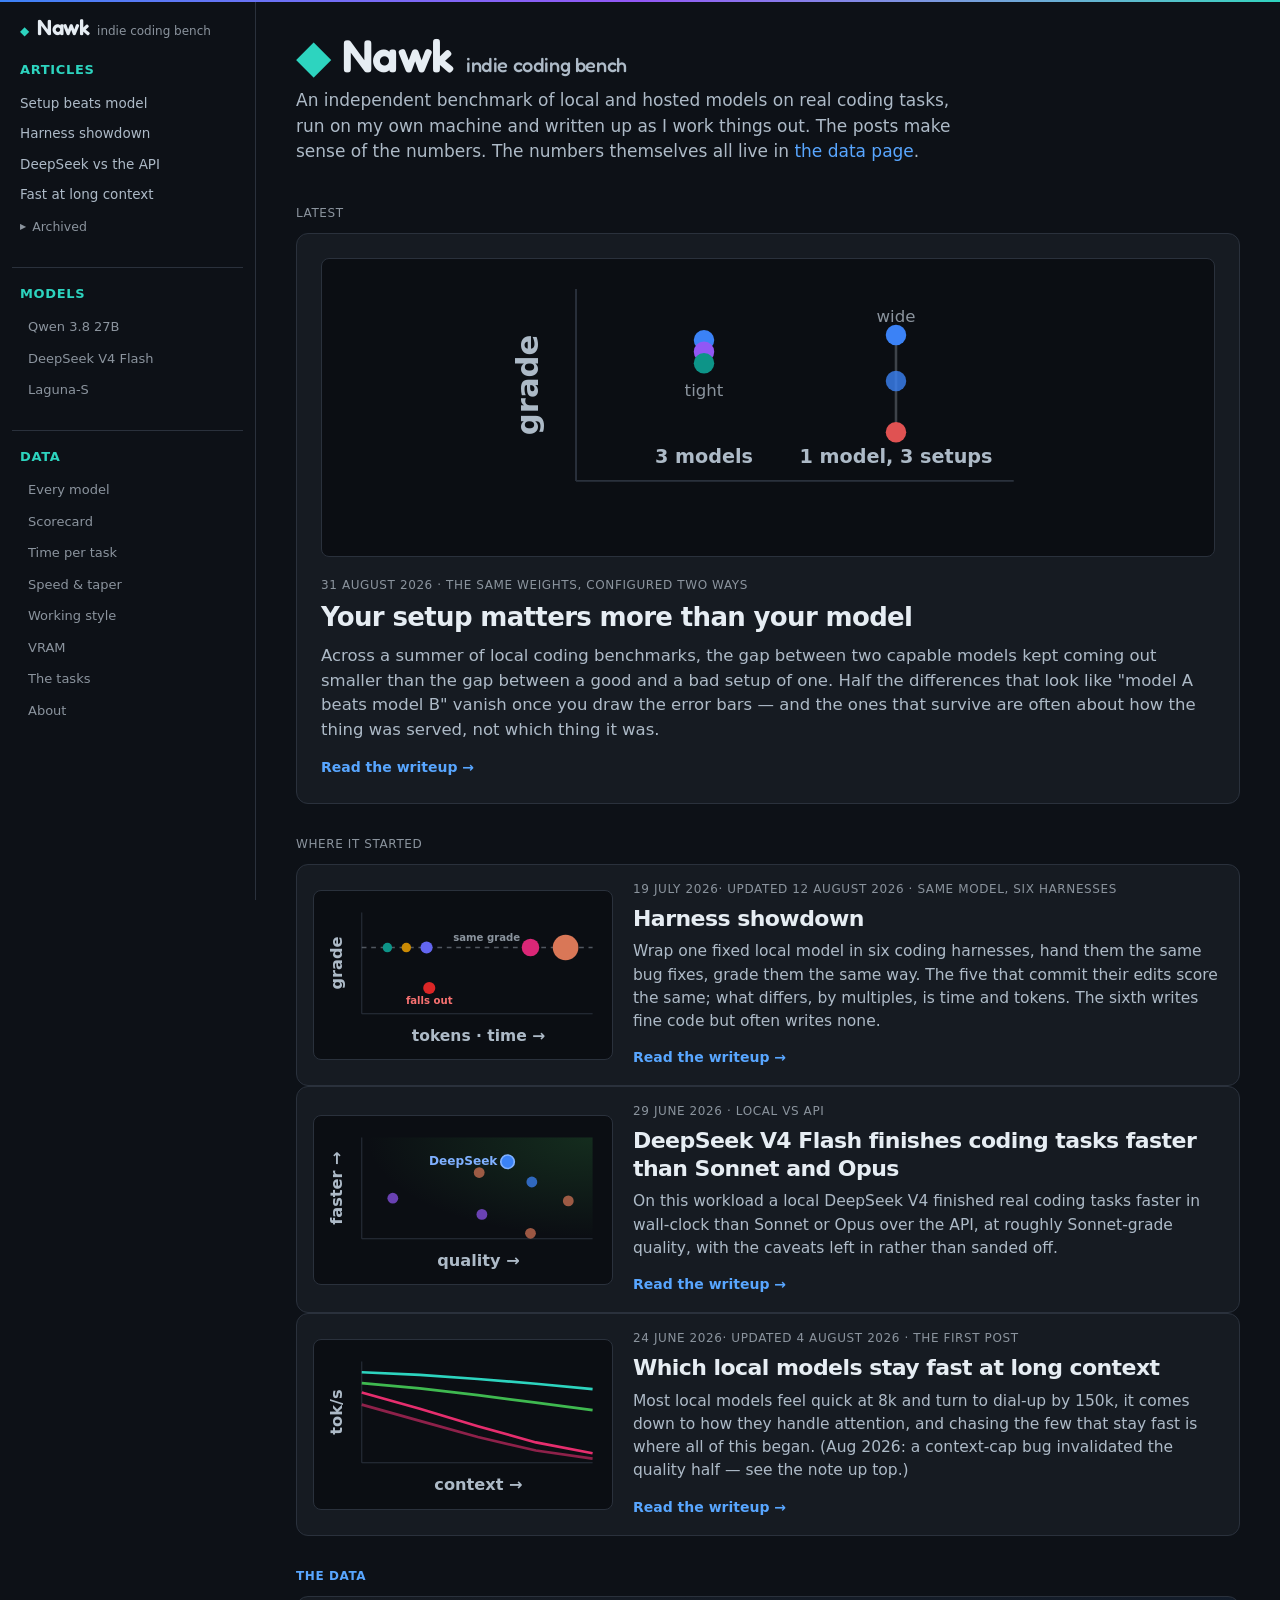
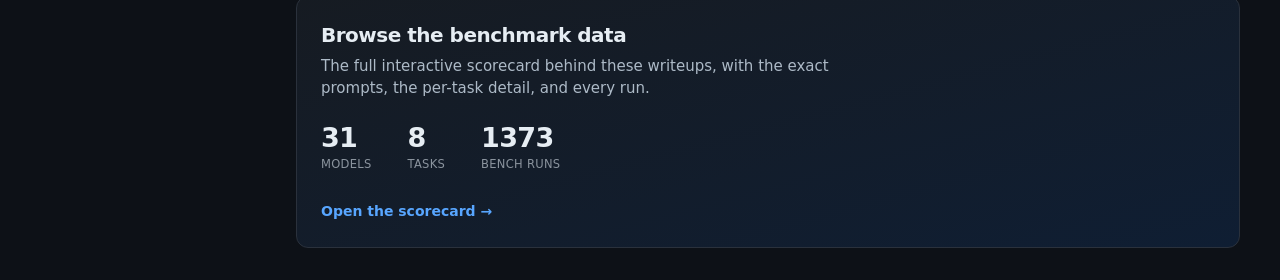
==== index.html @ 55c8fb2e "Add model pages and setup-beats-model article" ====
<!doctype html>
<html lang="en">
	<head>
		<meta charset="utf-8" />
		<meta name="viewport" content="width=device-width, initial-scale=1" />
		<link rel="icon" href="./favicon.svg" type="image/svg+xml" />
		<meta name="text-scale" content="scale" />
		<link rel="preconnect" href="https://fonts.googleapis.com" />
		<link rel="preconnect" href="https://fonts.gstatic.com" crossorigin />
		<link
			href="https://fonts.googleapis.com/css2?family=Fredoka:wght@500;600;700&display=swap"
			rel="stylesheet"
		/>
		<link href="./_app/immutable/entry/start.DSFqPtei.js" rel="modulepreload">
		<link href="./_app/immutable/chunks/B8WVQnEM.js" rel="modulepreload">
		<link href="./_app/immutable/chunks/CGDh-eqo.js" rel="modulepreload">
		<link href="./_app/immutable/chunks/BuFlayix.js" rel="modulepreload">
		<link href="./_app/immutable/chunks/BRYCOdeH.js" rel="modulepreload">
		<link href="./_app/immutable/entry/app.BydwfcoR.js" rel="modulepreload">
		<link href="./_app/immutable/chunks/DYl5dUZ5.js" rel="modulepreload">
		<link href="./_app/immutable/chunks/xihTtKlq.js" rel="modulepreload">
		<link href="./_app/immutable/nodes/0.Bq2HXGBk.js" rel="modulepreload">
		<link href="./_app/immutable/chunks/BpTFv1f3.js" rel="modulepreload">
		<link href="./_app/immutable/chunks/uJ0BEBSJ.js" rel="modulepreload">
		<link href="./_app/immutable/chunks/Cr6V2Gyl.js" rel="modulepreload">
		<link href="./_app/immutable/nodes/2.pg6RMXrc.js" rel="modulepreload">
		<link href="./_app/immutable/chunks/7vcmureJ.js" rel="modulepreload">
		<link href="./_app/immutable/chunks/CaagGJ0h.js" rel="modulepreload">
		<!--1uha8ag--><!----><title>Nawk - indie coding bench</title>
		<link href="./_app/immutable/assets/0.D4KlvYzY.css" rel="stylesheet">
	</head>
	<body data-sveltekit-preload-data="hover">
		<div style="display: contents"><!--[--><!--[0--><!--[--><div class="relative flex"><div class="pointer-events-none fixed inset-x-0 top-0 z-50 h-0.5 bg-gradient-to-r from-[#3B82F6] via-[#9257F5] to-brand"></div> <!--[-1--><!--]--> <aside class="sidebar border-r border-border bg-bg px-3 py-4 svelte-129hoe0"><a href="/" class="mb-5 flex items-baseline gap-2 px-2 text-fg no-underline"><span class="text-xs text-brand">◆</span> <span class="font-display text-[22px] font-semibold leading-none tracking-tight">Nawk</span> <span class="text-[12px] font-normal text-mut">indie coding bench</span></a> <p class="mb-2 mt-1 px-2 text-[13px] font-bold uppercase tracking-wider text-brand">Articles</p> <!--[--><a href="/articles/setup-beats-model" class="block rounded-md px-2 py-1.5 text-[13.5px] leading-snug text-fgdim hover:bg-panel hover:text-fg svelte-129hoe0">Setup beats model</a><a href="/articles/harness-showdown" class="block rounded-md px-2 py-1.5 text-[13.5px] leading-snug text-fgdim hover:bg-panel hover:text-fg svelte-129hoe0">Harness showdown</a><a href="/articles/local-vs-api" class="block rounded-md px-2 py-1.5 text-[13.5px] leading-snug text-fgdim hover:bg-panel hover:text-fg svelte-129hoe0">DeepSeek vs the API</a><a href="/articles/faster-local-model" class="block rounded-md px-2 py-1.5 text-[13.5px] leading-snug text-fgdim hover:bg-panel hover:text-fg svelte-129hoe0">Fast at long context</a><!--]--> <!--[0--><details class="group mt-0.5"><summary class="flex cursor-pointer list-none items-center gap-1.5 rounded-md px-2 py-1.5 text-[12.5px] text-mut hover:bg-panel hover:text-fgdim"><span class="text-[8px] transition-transform group-open:rotate-90">▶</span> Archived</summary> <!--[--><a href="/articles/harness-efficiency-not-quality" class="block rounded-md py-1.5 pl-6 pr-2 text-[12.5px] leading-snug text-mut hover:bg-panel hover:text-fg svelte-129hoe0">Efficiency, not quality</a><!--]--></details><!--]--> <a href="/models" class="mb-2 mt-6 block border-t border-border px-2 pt-4 text-[13px] font-bold uppercase tracking-wider text-brand hover:text-fg svelte-129hoe0">Models</a> <!--[--><a href="/models/qwen-3-8-27b" class="block rounded-md px-2 py-1.5 pl-4 text-[13px] text-mut hover:bg-panel hover:text-fg svelte-129hoe0">Qwen 3.8 27B</a><a href="/models/deepseek-v4-flash-0731" class="block rounded-md px-2 py-1.5 pl-4 text-[13px] text-mut hover:bg-panel hover:text-fg svelte-129hoe0">DeepSeek V4 Flash</a><a href="/models/laguna-s" class="block rounded-md px-2 py-1.5 pl-4 text-[13px] text-mut hover:bg-panel hover:text-fg svelte-129hoe0">Laguna-S</a><!--]--> <a href="/data" class="mb-2 mt-6 block border-t border-border px-2 pt-4 text-[13px] font-bold uppercase tracking-wider text-brand hover:text-fg">Data</a> <!--[--><a href="/data#models" class="block rounded-md px-2 py-1.5 pl-4 text-[13px] text-mut hover:bg-panel hover:text-fg svelte-129hoe0">Every model</a><a href="/data#scorecard" class="block rounded-md px-2 py-1.5 pl-4 text-[13px] text-mut hover:bg-panel hover:text-fg svelte-129hoe0">Scorecard</a><a href="/data#time" class="block rounded-md px-2 py-1.5 pl-4 text-[13px] text-mut hover:bg-panel hover:text-fg svelte-129hoe0">Time per task</a><a href="/data#speed" class="block rounded-md px-2 py-1.5 pl-4 text-[13px] text-mut hover:bg-panel hover:text-fg svelte-129hoe0">Speed &amp; taper</a><a href="/data#effort" class="block rounded-md px-2 py-1.5 pl-4 text-[13px] text-mut hover:bg-panel hover:text-fg svelte-129hoe0">Working style</a><a href="/data#vram" class="block rounded-md px-2 py-1.5 pl-4 text-[13px] text-mut hover:bg-panel hover:text-fg svelte-129hoe0">VRAM</a><a href="/data#tasks" class="block rounded-md px-2 py-1.5 pl-4 text-[13px] text-mut hover:bg-panel hover:text-fg svelte-129hoe0">The tasks</a><a href="/data#about" class="block rounded-md px-2 py-1.5 pl-4 text-[13px] text-mut hover:bg-panel hover:text-fg svelte-129hoe0">About</a><!--]--></aside><!----> <div class="flex min-h-screen min-w-0 flex-1 flex-col"><div class="sticky top-0 z-20 flex items-center gap-3 border-b border-border bg-bg/90 px-4 py-3 backdrop-blur md:hidden"><button aria-label="Open menu" class="flex flex-col gap-1 rounded-lg p-1.5 hover:bg-panel"><span class="h-0.5 w-5 rounded bg-fgdim"></span> <span class="h-0.5 w-5 rounded bg-fgdim"></span> <span class="h-0.5 w-5 rounded bg-fgdim"></span></button> <a href="/" class="flex items-baseline gap-1.5 text-sm font-bold tracking-tight text-fg no-underline"><span class="text-[10px] text-brand">◆</span>Nawk</a></div> <main class="mx-auto w-full max-w-5xl flex-1 px-4 py-8 md:px-10"><!--[--><section class="mb-10 max-w-2xl"><h1 class="mb-2 flex items-baseline gap-3 font-display tracking-tight"><span class="text-[46px] font-semibold leading-none"><span class="text-brand">◆</span> Nawk</span> <span class="text-[20px] font-medium text-fgdim">indie coding bench</span></h1> <p class="text-[17px] text-fgdim">An independent benchmark of local and hosted models on real coding tasks, run on my own machine
		and written up as I work things out. 		The posts make sense of the numbers. The numbers themselves all live in <a href="/data" class="text-acc hover:underline">the data page</a>.</p></section> <p class="mb-3 mt-6 text-xs uppercase tracking-wider text-mut">Latest</p> <article class="rounded-xl border border-border bg-panel p-6"><a href="/articles/setup-beats-model" class="mb-5 flex items-center justify-center overflow-hidden rounded-lg border border-border bg-[#0b0e13] px-4 py-3 transition-colors hover:border-acc" aria-label="Your setup matters more than your model"><div class="w-full max-w-lg"><!--[4--><svg viewBox="0 0 400 214" class="block h-auto w-full" role="img" aria-label="models cluster tight, one model's setups spread wide"><line x1="50" y1="14" x2="50" y2="164" stroke="#2a313c" stroke-width="1.5"></line><line x1="50" y1="164" x2="392" y2="164" stroke="#2a313c" stroke-width="1.5"></line><line x1="150" y1="52" x2="150" y2="74" stroke="#8b949e" stroke-width="2" stroke-opacity="0.4"></line><circle cx="150" cy="54" r="8" fill="#3B82F6"></circle><circle cx="150" cy="63" r="8" fill="#9257F5"></circle><circle cx="150" cy="72" r="8" fill="#0D9488"></circle><text x="150" y="150" fill="#adbac7" font-size="15" font-weight="600" text-anchor="middle">3 models</text><text x="150" y="98" fill="#8b949e" font-size="13" text-anchor="middle">tight</text><line x1="300" y1="48" x2="300" y2="128" stroke="#8b949e" stroke-width="2" stroke-opacity="0.4"></line><circle cx="300" cy="50" r="8" fill="#3B82F6"></circle><circle cx="300" cy="86" r="8" fill="#3B82F6" fill-opacity="0.8"></circle><circle cx="300" cy="126" r="8" fill="#E05252"></circle><text x="300" y="150" fill="#adbac7" font-size="15" font-weight="600" text-anchor="middle">1 model, 3 setups</text><text x="300" y="40" fill="#8b949e" font-size="13" text-anchor="middle">wide</text><text transform="rotate(-90 20 89)" x="20" y="89" fill="#adbac7" font-size="24" font-weight="600" text-anchor="middle">grade</text></svg><!--]--><!----></div></a> <p class="mb-2 text-xs uppercase tracking-wider text-mut">31 August 2026 · the same weights, configured two ways</p> <h2 class="mb-2.5 text-[26px] font-semibold leading-tight tracking-tight"><a href="/articles/setup-beats-model" class="text-fg hover:text-acc">Your setup matters more than your model</a></h2> <p class="mb-3 text-[16.5px] text-fgdim">Across a summer of local coding benchmarks, the gap between two capable models kept coming out smaller than the gap between a good and a bad setup of one. Half the differences that look like "model A beats model B" vanish once you draw the error bars — and the ones that survive are often about how the thing was served, not which thing it was.</p> <a href="/articles/setup-beats-model" class="text-sm font-semibold text-acc hover:underline">Read the writeup →</a></article> <p class="mb-3 mt-8 text-xs uppercase tracking-wider text-mut">Where it started</p> <!--[--><article class="grid grid-cols-1 items-center gap-5 rounded-xl border border-border bg-panel p-4 sm:grid-cols-[300px_1fr]"><a href="/articles/harness-showdown" class="flex items-center overflow-hidden rounded-lg border border-border bg-[#0b0e13] px-3.5 py-3 transition-colors hover:border-acc" aria-label="Harness showdown"><!--[2--><svg viewBox="0 0 400 214" class="block h-auto w-full" role="img" aria-label="same grade band, one harness falls out, very different cost"><line x1="50" y1="14" x2="50" y2="164" stroke="#2a313c" stroke-width="1.5"></line><line x1="50" y1="164" x2="392" y2="164" stroke="#2a313c" stroke-width="1.5"></line><line x1="50" y1="66" x2="392" y2="66" stroke="#8b949e" stroke-width="2" stroke-dasharray="7 7" stroke-opacity="0.55"></line><text x="235" y="57" fill="#8b949e" font-size="15" font-weight="600" text-anchor="middle">same grade</text><circle cx="88" cy="66" r="7" fill="#0D9488"></circle><circle cx="116" cy="66" r="7" fill="#CA8A04"></circle><circle cx="146" cy="66" r="9" fill="#6366F1"></circle><circle cx="300" cy="66" r="13" fill="#DB2777"></circle><circle cx="352" cy="66" r="19" fill="#D97757"></circle><circle cx="150" cy="126" r="9" fill="#DC2626"></circle><text x="150" y="150" fill="#F87171" font-size="15" font-weight="600" text-anchor="middle">falls out</text><text transform="rotate(-90 20 89)" x="20" y="89" fill="#adbac7" font-size="24" font-weight="600" text-anchor="middle">grade</text><text x="223" y="204" fill="#adbac7" font-size="23" font-weight="600" text-anchor="middle">tokens · time →</text></svg><!--]--><!----></a> <div><p class="mb-2 text-xs uppercase tracking-wider text-mut">19 July 2026<!--[0-->· updated 12 August 2026<!--]--> · same model, six harnesses</p> <h2 class="mb-2 text-[22px] font-semibold leading-tight tracking-tight"><a href="/articles/harness-showdown" class="text-fg hover:text-acc">Harness showdown</a></h2> <p class="mb-3 text-[15.5px] text-fgdim">Wrap one fixed local model in six coding harnesses, hand them the same bug fixes, grade them the same way. The five that commit their edits score the same; what differs, by multiples, is time and tokens. The sixth writes fine code but often writes none.</p> <a href="/articles/harness-showdown" class="text-sm font-semibold text-acc hover:underline">Read the writeup →</a></div></article><article class="grid grid-cols-1 items-center gap-5 rounded-xl border border-border bg-panel p-4 sm:grid-cols-[300px_1fr]"><a href="/articles/local-vs-api" class="flex items-center overflow-hidden rounded-lg border border-border bg-[#0b0e13] px-3.5 py-3 transition-colors hover:border-acc" aria-label="DeepSeek V4 Flash finishes coding tasks faster than Sonnet and Opus"><!--[0--><svg viewBox="0 0 400 214" class="block h-auto w-full" role="img" aria-label="quality vs speed"><defs><radialGradient id="tg-qs" cx="100%" cy="0%" r="140%"><stop offset="0%" stop-color="#3fb950" stop-opacity="0.18"></stop><stop offset="70%" stop-color="#3fb950" stop-opacity="0"></stop></radialGradient></defs><rect x="50" y="14" width="342" height="150" fill="url(#tg-qs)"></rect><line x1="50" y1="14" x2="50" y2="164" stroke="#2a313c" stroke-width="1.5"></line><line x1="50" y1="164" x2="392" y2="164" stroke="#2a313c" stroke-width="1.5"></line><circle cx="96" cy="104" r="8" fill="#9257F5" fill-opacity="0.7"></circle><circle cx="228" cy="128" r="8" fill="#9257F5" fill-opacity="0.7"></circle><circle cx="224" cy="66" r="8" fill="#D97757" fill-opacity="0.7"></circle><circle cx="300" cy="156" r="8" fill="#D97757" fill-opacity="0.7"></circle><circle cx="356" cy="108" r="8" fill="#D97757" fill-opacity="0.7"></circle><circle cx="302" cy="80" r="8" fill="#3B82F6" fill-opacity="0.75"></circle><circle cx="266" cy="50" r="10" fill="#3B82F6" stroke="#7FB0FF" stroke-width="2.5"></circle><text x="251" y="55" text-anchor="end" fill="#7FB0FF" font-size="18" font-weight="600">DeepSeek</text><text transform="rotate(-90 20 89)" x="20" y="89" fill="#adbac7" font-size="24" font-weight="600" text-anchor="middle">faster →</text><text x="223" y="204" fill="#adbac7" font-size="24" font-weight="600" text-anchor="middle">quality →</text></svg><!--]--><!----></a> <div><p class="mb-2 text-xs uppercase tracking-wider text-mut">29 June 2026<!--[-1--><!--]--> · local vs API</p> <h2 class="mb-2 text-[22px] font-semibold leading-tight tracking-tight"><a href="/articles/local-vs-api" class="text-fg hover:text-acc">DeepSeek V4 Flash finishes coding tasks faster than Sonnet and Opus</a></h2> <p class="mb-3 text-[15.5px] text-fgdim">On this workload a local DeepSeek V4 finished real coding tasks faster in wall-clock than Sonnet or Opus over the API, at roughly Sonnet-grade quality, with the caveats left in rather than sanded off.</p> <a href="/articles/local-vs-api" class="text-sm font-semibold text-acc hover:underline">Read the writeup →</a></div></article><article class="grid grid-cols-1 items-center gap-5 rounded-xl border border-border bg-panel p-4 sm:grid-cols-[300px_1fr]"><a href="/articles/faster-local-model" class="flex items-center overflow-hidden rounded-lg border border-border bg-[#0b0e13] px-3.5 py-3 transition-colors hover:border-acc" aria-label="Which local models stay fast at long context"><!--[1--><svg viewBox="0 0 400 214" class="block h-auto w-full" role="img" aria-label="decode speed vs context"><line x1="50" y1="14" x2="50" y2="164" stroke="#2a313c" stroke-width="1.5"></line><line x1="50" y1="164" x2="392" y2="164" stroke="#2a313c" stroke-width="1.5"></line><polyline points="50,30 136,34 222,40 308,47 392,55" fill="none" stroke="#2DD4BF" stroke-width="4"></polyline><polyline points="50,46 136,54 222,64 308,75 392,86" fill="none" stroke="#3FB950" stroke-width="4"></polyline><polyline points="50,60 136,84 222,110 308,134 392,150" fill="none" stroke="#E62E6E" stroke-width="4"></polyline><polyline points="50,78 136,102 222,126 308,146 392,158" fill="none" stroke="#E62E6E" stroke-width="4" stroke-opacity="0.6"></polyline><text transform="rotate(-90 20 89)" x="20" y="89" fill="#adbac7" font-size="24" font-weight="600" text-anchor="middle">tok/s</text><text x="223" y="204" fill="#adbac7" font-size="24" font-weight="600" text-anchor="middle">context →</text></svg><!--]--><!----></a> <div><p class="mb-2 text-xs uppercase tracking-wider text-mut">24 June 2026<!--[0-->· updated 4 August 2026<!--]--> · the first post</p> <h2 class="mb-2 text-[22px] font-semibold leading-tight tracking-tight"><a href="/articles/faster-local-model" class="text-fg hover:text-acc">Which local models stay fast at long context</a></h2> <p class="mb-3 text-[15.5px] text-fgdim">Most local models feel quick at 8k and turn to dial-up by 150k, it comes down to how they handle attention, and chasing the few that stay fast is where all of this began. (Aug 2026: a context-cap bug invalidated the quality half — see the note up top.)</p> <a href="/articles/faster-local-model" class="text-sm font-semibold text-acc hover:underline">Read the writeup →</a></div></article><!--]--> <p class="mb-3 mt-8 text-xs font-semibold uppercase tracking-wider text-acc">The data</p> <div class="rounded-xl border border-border bg-gradient-to-br from-panel to-[#0f1e33] p-6 transition-colors hover:border-acc"><h3 class="mb-1.5 text-xl font-semibold tracking-tight"><a href="/data" class="text-fg hover:text-acc">Browse the benchmark data</a></h3> <p class="mb-6 max-w-[60ch] text-[15px] text-fgdim">The full interactive scorecard behind these writeups, with the exact prompts, the per-task
		detail, and every run.</p> <div class="mb-6 flex flex-wrap gap-9"><!--[--><div><b class="block text-[27px] font-semibold leading-none tracking-tight text-fg tabular-nums">31</b> <span class="text-[11.5px] uppercase tracking-wide text-mut">models</span></div><div><b class="block text-[27px] font-semibold leading-none tracking-tight text-fg tabular-nums">8</b> <span class="text-[11.5px] uppercase tracking-wide text-mut">tasks</span></div><div><b class="block text-[27px] font-semibold leading-none tracking-tight text-fg tabular-nums">1373</b> <span class="text-[11.5px] uppercase tracking-wide text-mut">bench runs</span></div><!--]--></div> <a href="/data" class="text-sm font-semibold text-acc hover:underline">Open the scorecard →</a></div><!--]--><!----></main></div></div><!--]--><!--]--> <!--[-1--><!--]--><!--]-->
			<script type="application/json" data-sveltekit-fetched data-url="/data/scorecard.json">{"status":200,"statusText":"","headers":{},"body":"{\"meta\":{\"opus-5\":{\"disp\":\"Opus 5\",\"kind\":\"API ref\",\"compose\":null,\"hf\":null,\"dl\":\"claude -p --model claude-opus-5 (Claude Code as agent)\"},\"opus-4.8\":{\"disp\":\"Opus 4.8\",\"kind\":\"API ref\",\"compose\":null,\"hf\":null,\"dl\":\"claude -p --model claude-opus-4-8 (Claude Code as agent)\"},\"sonnet-4.5\":{\"disp\":\"Sonnet 4.5\",\"kind\":\"API ref\",\"compose\":null,\"hf\":null,\"dl\":\"claude -p --model claude-sonnet-4-5-20250929\"},\"sonnet-5\":{\"disp\":\"Sonnet 5\",\"kind\":\"API ref\",\"compose\":null,\"hf\":null,\"dl\":\"claude -p --model claude-sonnet-5\"},\"fable-5\":{\"disp\":\"Fable 5\",\"kind\":\"API ref\",\"compose\":null,\"hf\":null,\"dl\":\"claude -p --model claude-fable-5\"},\"deepseek-v4-flash\":{\"disp\":\"DeepSeek V4 Flash (Think High)\",\"kind\":\"vLLM b12x\",\"compose\":\"~/vllm/compose-DeepSeek-V4-Flash-b12x.yml\",\"hf\":\"deepseek-ai/DeepSeek-V4-Flash\",\"dl\":\"hf download deepseek-ai/DeepSeek-V4-Flash --local-dir ~/models/DeepSeek-V4-Flash\"},\"deepseek-v4-flash-0731\":{\"disp\":\"DeepSeek V4 Flash 0731 (Think High)\",\"kind\":\"vLLM b12x\",\"compose\":\"~/vllm/compose-DeepSeek-V4-Flash-0731-b12x.yml\",\"hf\":\"deepseek-ai/DeepSeek-V4-Flash-0731\",\"dl\":\"hf download deepseek-ai/DeepSeek-V4-Flash-0731 --local-dir ~/models/DeepSeek-V4-Flash-0731\"},\"deepseek-v4-max\":{\"disp\":\"DeepSeek V4 Flash (Think Max)\",\"kind\":\"vLLM b12x\",\"compose\":\"~/vllm/compose-DeepSeek-V4-Flash-b12x-MAX.yml\",\"hf\":\"deepseek-ai/DeepSeek-V4-Flash\",\"dl\":\"(same weights as High; reasoning_effort=max)\"},\"qwen3.6-27b-int4\":{\"disp\":\"Qwen3.6 27B INT4\",\"kind\":\"vLLM\",\"compose\":\"~/vllm/compose-Qwen3.6-27B-AutoRound-INT4.yml\",\"hf\":\"Lorbus/Qwen3.6-27B-int4-AutoRound\",\"dl\":\"hf download Lorbus/Qwen3.6-27B-int4-AutoRound --local-dir ~/models/Qwen3.6-27B-AutoRound-INT4\"},\"qwen3.6-35b-awq\":{\"disp\":\"Qwen3.6 35B A3B AWQ\",\"kind\":\"vLLM\",\"compose\":\"~/vllm/compose-Qwen3.6-35B-A3B-AWQ.yml\",\"hf\":\"QuantTrio/Qwen3.6-35B-A3B-AWQ\",\"dl\":\"hf download QuantTrio/Qwen3.6-35B-A3B-AWQ --local-dir ~/models/Qwen3.6-35B-A3B-AWQ\"},\"qwen3.6-35b-fp8-mtp\":{\"disp\":\"Qwen3.6 35B A3B\",\"kind\":\"vLLM\",\"compose\":\"~/vllm/compose-Qwen3.6-35B-A3B-FP8-MTP.yml\",\"hf\":\"Qwen/Qwen3.6-35B-A3B-FP8\",\"dl\":\"hf download Qwen/Qwen3.6-35B-A3B-FP8 --local-dir ~/models/Qwen3.6-35B-A3B-FP8\"},\"ornith-35b\":{\"disp\":\"Ornith-1.0-35B\",\"kind\":\"vLLM\",\"compose\":\"~/vllm/compose-Ornith-1.0-35B-FP8.yml\",\"hf\":\"deepreinforce-ai/Ornith-1.0-35B-FP8\",\"dl\":\"hf download deepreinforce-ai/Ornith-1.0-35B-FP8 --local-dir ~/models/Ornith-1.0-35B-FP8\"},\"laguna-thinking\":{\"disp\":\"Laguna S 2.1 NVFP4\",\"kind\":\"vLLM\",\"compose\":\"~/vllm/compose-Laguna-S-2.1-NVFP4-thinking.yml\",\"hf\":\"poolside/Laguna-S-2.1-NVFP4\",\"dl\":\"hf download poolside/Laguna-S-2.1-NVFP4 --local-dir ~/models/Laguna-S-2.1-NVFP4\"},\"nemotron-3.5-lightning\":{\"disp\":\"Nemotron 3.5 Lightning (prelim n=2)\",\"kind\":\"vLLM\",\"compose\":\"~/vllm/compose-Nemotron-3.5-Lightning-BF16.yml\",\"hf\":\"nvidia/Nemotron-3.5-Lightning-30B-A3B (BF16)\",\"dl\":\"hf download nvidia/Nemotron-3.5-Lightning-30B-A3B --local-dir ~/models/Nemotron-3.5-Lightning-30B-A3B-BF16\"},\"deepseek-v4-flash-preview\":{\"disp\":\"DeepSeek V4 Flash preview (Think High)\",\"kind\":\"vLLM b12x\",\"compose\":\"~/vllm/compose-DeepSeek-V4-Flash-preview-hdd.yml\",\"hf\":\"deepseek-ai/DeepSeek-V4-Flash (2026-06 preview)\",\"dl\":\"(archived to /mnt/8TB/models2/DeepSeek-V4-Flash)\"},\"qwen3.6-27b-int4-fixedtmpl\":{\"disp\":\"Qwen3.6 27B INT4\",\"kind\":\"vLLM\",\"compose\":\"~/vllm/compose-Qwen3.6-27B-AutoRound-INT4-fixedtmpl-tp2.yml\",\"hf\":\"Lorbus/Qwen3.6-27B-int4-AutoRound + froggeric v22 chat template\",\"dl\":\"hf download Lorbus/Qwen3.6-27B-int4-AutoRound --local-dir ~/models/Qwen3.6-27B-AutoRound-INT4\"},\"laguna-aug2026\":{\"disp\":\"Laguna S 2.1 NVFP4 (Aug 2026)\",\"kind\":\"vLLM\",\"compose\":\"~/vllm/compose-Laguna-S-2.1-NVFP4-aug2026.yml\",\"hf\":\"poolside/Laguna-S-2.1-NVFP4 (Aug-2026)\",\"dl\":\"(models2 archive)\"},\"qwen3.8-27b-fp8-medium\":{\"disp\":\"Qwen3.8 27B FP8 (medium)\",\"kind\":\"vLLM nightly\",\"compose\":\"~/vllm/compose-Qwen3.8-27B-FP8-medium.yml\",\"hf\":\"Qwen/Qwen3.8-27B-FP8 + froggeric v22 medium template\",\"dl\":\"hf download Qwen/Qwen3.8-27B-FP8 --local-dir ~/models/Qwen3.8-27B-FP8\"},\"qwen3.6-27b-nvfp4-medium\":{\"disp\":\"Qwen3.6 27B\",\"kind\":\"vLLM nightly\",\"compose\":\"~/vllm/compose-Qwen3.6-27B-NVFP4-medium.yml\",\"hf\":\"unsloth/Qwen3.6-27B-NVFP4 + froggeric v22 medium template\",\"dl\":\"hf download unsloth/Qwen3.6-27B-NVFP4 --local-dir ~/models/Qwen3.6-27B-NVFP4\"},\"qwen3.8-27b-nvfp4-medium\":{\"disp\":\"Qwen3.8 27B\",\"kind\":\"vLLM nightly\",\"compose\":\"~/vllm/compose-Qwen3.8-27B-NVFP4-medium.yml\",\"hf\":\"Qwen/Qwen3.8-27B-NVFP4 (native FP4, FlashInfer) + froggeric v22 medium template\",\"dl\":\"hf download Qwen/Qwen3.8-27B-NVFP4 --local-dir ~/models/Qwen3.8-27B-NVFP4\"}},\"order\":[\"opus-5\",\"opus-4.8\",\"fable-5\",\"sonnet-5\",\"deepseek-v4-flash\",\"deepseek-v4-flash-0731\",\"deepseek-v4-flash-preview\",\"laguna-thinking\",\"laguna-aug2026\",\"qwen3.6-35b-fp8-mtp\",\"qwen3.8-27b-fp8-medium\",\"qwen3.8-27b-nvfp4-medium\",\"qwen3.6-27b-nvfp4-medium\",\"qwen3.6-35b-awq\",\"nemotron-3.5-lightning\",\"qwen3.6-27b-int4-fixedtmpl\",\"qwen3.6-27b-int4\",\"deepseek-v4-max\",\"sonnet-4.5\"],\"tasks\":[\"cand-01\",\"cand-02\",\"cand-03\",\"cand-04\",\"cand-05\",\"cand-06\",\"cand-07\",\"cand-08\"],\"weights\":{\"deepseek-v4-flash\":150,\"deepseek-v4-flash-0731\":167,\"deepseek-v4-max\":150,\"qwen3.6-27b-int4\":18,\"qwen3.6-35b-awq\":25,\"ornith-35b\":36,\"laguna-thinking\":67,\"qwen3.6-35b-fp8-mtp\":35,\"nemotron-3.5-lightning\":62,\"deepseek-v4-flash-preview\":150,\"qwen3.6-27b-int4-fixedtmpl\":18,\"laguna-aug2026\":93,\"qwen3.8-27b-fp8-medium\":31,\"qwen3.6-27b-nvfp4-medium\":23,\"qwen3.8-27b-nvfp4-medium\":23},\"disc\":[\"cand-01\",\"cand-02\",\"cand-03\",\"cand-05\",\"cand-06\",\"cand-08\"],\"pub\":true,\"sections\":[{\"id\":\"score\",\"label\":\"Scorecard\",\"group\":\"Results\"},{\"id\":\"models\",\"label\":\"Models\",\"group\":\"Results\"},{\"id\":\"speed\",\"label\":\"Speed\",\"group\":\"Results\"},{\"id\":\"corr\",\"label\":\"Time per task\",\"group\":\"Results\"},{\"id\":\"tokens\",\"label\":\"Effort\",\"group\":\"Results\"},{\"id\":\"vram\",\"label\":\"VRAM\",\"group\":\"Results\"},{\"id\":\"tasks\",\"label\":\"The tasks\",\"group\":\"Method\"},{\"id\":\"repro\",\"label\":\"Reproducibility\",\"group\":\"Method\"},{\"id\":\"coverage\",\"label\":\"Coverage\",\"group\":\"Method\"},{\"id\":\"about\",\"label\":\"About\",\"group\":\"Method\"}],\"short\":{\"opus-5\":\"Opus 5\",\"opus-4.8\":\"Opus 4.8\",\"sonnet-4.5\":\"Sonnet 4.5\",\"sonnet-5\":\"Sonnet 5\",\"fable-5\":\"Fable 5\",\"deepseek-v4-flash\":\"DS V4 High\",\"deepseek-v4-flash-0731\":\"DS V4 0731\",\"deepseek-v4-max\":\"DS V4 Max\",\"qwen3.6-27b-int4\":\"Qwen3.6 27B INT4\",\"qwen3.6-35b-awq\":\"Qwen3.6 35B AWQ\",\"ornith-35b\":\"Ornith 35B\",\"laguna-thinking\":\"Laguna S\",\"qwen3.6-35b-fp8-mtp\":\"Qwen3.6 35B\",\"nemotron-3.5-lightning\":\"Nemotron 3.5\",\"deepseek-v4-flash-preview\":\"DS V4 preview\",\"qwen3.6-27b-int4-fixedtmpl\":\"Qwen3.6 27B\",\"laguna-aug2026\":\"Laguna S Aug\",\"qwen3.8-27b-fp8-medium\":\"Qwen3.8 27B\",\"qwen3.6-27b-nvfp4-medium\":\"Qwen3.6 27B\",\"qwen3.8-27b-nvfp4-medium\":\"Qwen3.8 27B\"},\"experimental\":[],\"archived\":[\"opus-4.8\",\"fable-5\",\"deepseek-v4-flash\",\"deepseek-v4-max\",\"qwen3.6-35b-awq\",\"qwen3.6-27b-int4\",\"laguna-aug2026\",\"nemotron-3.5-lightning\",\"qwen3.8-27b-fp8-medium\",\"qwen3.6-27b-int4-fixedtmpl\"],\"scorecard\":{\"opus-5\":{\"tasks\":{\"cand-01\":{\"tiers\":[\"gold\",\"silver\",\"gold\"],\"best\":\"gold\",\"n\":3,\"avg_wall\":337},\"cand-02\":{\"tiers\":[\"gold\",\"gold\",\"gold\",\"gold\",\"gold\",\"gold\",\"gold\",\"gold\"],\"best\":\"gold\",\"n\":8,\"avg_wall\":220},\"cand-03\":{\"tiers\":[\"silver\",\"silver\",\"fail\",\"gold\",\"gold\",\"fail\",\"silver\",\"gold\"],\"best\":\"gold\",\"n\":8,\"avg_wall\":656},\"cand-04\":{\"tiers\":[\"gold\",\"gold\",\"gold\"],\"best\":\"gold\",\"n\":3,\"avg_wall\":109},\"cand-05\":{\"tiers\":[\"gold\",\"gold\",\"gold\"],\"best\":\"gold\",\"n\":3,\"avg_wall\":137},\"cand-06\":{\"tiers\":[\"gold\",\"gold\",\"gold\",\"silver\",\"silver\",\"silver\",\"gold\",\"silver\"],\"best\":\"gold\",\"n\":8,\"avg_wall\":709},\"cand-07\":{\"tiers\":[\"gold\",\"gold\",\"gold\"],\"best\":\"gold\",\"n\":3,\"avg_wall\":111},\"cand-08\":{\"tiers\":[\"gold\",\"gold\",\"gold\",\"gold\",\"gold\",\"gold\",\"gold\",\"gold\"],\"best\":\"gold\",\"n\":8,\"avg_wall\":463}},\"tally\":{\"gold\":8},\"avg_wall\":343},\"opus-4.8\":{\"tasks\":{\"cand-01\":{\"tiers\":[\"silver\",\"silver\",\"silver\"],\"best\":\"silver\",\"n\":3,\"avg_wall\":465},\"cand-02\":{\"tiers\":[\"gold\",\"gold\",\"gold\",\"gold\",\"gold\",\"gold\",\"gold\",\"gold\"],\"best\":\"gold\",\"n\":8,\"avg_wall\":263},\"cand-03\":{\"tiers\":[\"gold\",\"gold\",\"gold\",\"silver\",\"gold\",\"gold\",\"gold\",\"gold\"],\"best\":\"gold\",\"n\":8,\"avg_wall\":177},\"cand-04\":{\"tiers\":[\"gold\",\"gold\",\"gold\"],\"best\":\"gold\",\"n\":3,\"avg_wall\":100},\"cand-05\":{\"tiers\":[\"gold\",\"gold\",\"gold\"],\"best\":\"gold\",\"n\":3,\"avg_wall\":126},\"cand-06\":{\"tiers\":[\"gold\",\"fail\",\"fail\",\"silver\",\"fail\",\"fail\",\"gold\",\"silver\"],\"best\":\"gold\",\"n\":8,\"avg_wall\":756},\"cand-07\":{\"tiers\":[\"gold\",\"gold\",\"gold\"],\"best\":\"gold\",\"n\":3,\"avg_wall\":204},\"cand-08\":{\"tiers\":[\"gold\",\"gold\",\"gold\",\"gold\",\"gold\",\"gold\",\"gold\",\"gold\"],\"best\":\"gold\",\"n\":8,\"avg_wall\":371}},\"tally\":{\"silver\":1,\"gold\":7},\"avg_wall\":308},\"fable-5\":{\"tasks\":{\"cand-01\":{\"tiers\":[\"silver\",\"silver\",\"gold\"],\"best\":\"gold\",\"n\":3,\"avg_wall\":280},\"cand-02\":{\"tiers\":[\"gold\",\"gold\",\"gold\"],\"best\":\"gold\",\"n\":3,\"avg_wall\":232},\"cand-03\":{\"tiers\":[\"gold\",\"silver\",\"fail\"],\"best\":\"gold\",\"n\":3,\"avg_wall\":65},\"cand-04\":{\"tiers\":[\"gold\"],\"best\":\"gold\",\"n\":1,\"avg_wall\":92},\"cand-05\":{\"tiers\":[\"gold\",\"gold\",\"gold\"],\"best\":\"gold\",\"n\":3,\"avg_wall\":203},\"cand-06\":{\"tiers\":[\"silver\",\"silver\"],\"best\":\"silver\",\"n\":2,\"avg_wall\":197},\"cand-07\":{\"tiers\":[\"gold\"],\"best\":\"gold\",\"n\":1,\"avg_wall\":146},\"cand-08\":{\"tiers\":[\"gold\",\"gold\",\"gold\"],\"best\":\"gold\",\"n\":3,\"avg_wall\":377}},\"tally\":{\"gold\":7,\"silver\":1},\"avg_wall\":199},\"sonnet-5\":{\"tasks\":{\"cand-01\":{\"tiers\":[\"fail\",\"gold\",\"gold\"],\"best\":\"gold\",\"n\":3,\"avg_wall\":522},\"cand-02\":{\"tiers\":[\"gold\",\"gold\",\"silver\"],\"best\":\"gold\",\"n\":3,\"avg_wall\":314},\"cand-03\":{\"tiers\":[\"silver\",\"fail\",\"fail\"],\"best\":\"silver\",\"n\":3,\"avg_wall\":900},\"cand-04\":{\"tiers\":[\"gold\",\"gold\",\"gold\"],\"best\":\"gold\",\"n\":3,\"avg_wall\":91},\"cand-05\":{\"tiers\":[\"gold\",\"gold\",\"gold\"],\"best\":\"gold\",\"n\":3,\"avg_wall\":233},\"cand-06\":{\"tiers\":[\"silver\",\"silver\",\"silver\"],\"best\":\"silver\",\"n\":3,\"avg_wall\":724},\"cand-07\":{\"tiers\":[\"gold\",\"gold\",\"gold\"],\"best\":\"gold\",\"n\":3,\"avg_wall\":213},\"cand-08\":{\"tiers\":[\"gold\",\"gold\",\"gold\"],\"best\":\"gold\",\"n\":3,\"avg_wall\":622}},\"tally\":{\"gold\":6,\"silver\":2},\"avg_wall\":452},\"deepseek-v4-flash\":{\"tasks\":{\"cand-01\":{\"tiers\":[\"core\",\"core\",\"silver\"],\"best\":\"silver\",\"n\":3,\"avg_wall\":147},\"cand-02\":{\"tiers\":[\"gold\",\"fail\",\"gold\",\"silver\",\"silver\",\"gold\",\"gold\",\"gold\",\"silver\"],\"best\":\"gold\",\"n\":9,\"avg_wall\":150},\"cand-03\":{\"tiers\":[\"gold\",\"gold\",\"silver\",\"core\",\"gold\",\"gold\",\"gold\",\"core\",\"silver\",\"silver\",\"gold\",\"silver\",\"gold\",\"core\",\"gold\"],\"best\":\"gold\",\"n\":15,\"avg_wall\":92},\"cand-04\":{\"tiers\":[\"gold\",\"gold\",\"gold\",\"gold\",\"gold\",\"gold\",\"gold\",\"gold\"],\"best\":\"gold\",\"n\":8,\"avg_wall\":57},\"cand-05\":{\"tiers\":[\"silver\",\"gold\",\"silver\",\"gold\",\"fail\",\"gold\",\"gold\",\"gold\"],\"best\":\"gold\",\"n\":8,\"avg_wall\":67},\"cand-06\":{\"tiers\":[\"fail\",\"fail\",\"silver\",\"silver\",\"fail\",\"fail\",\"fail\",\"fail\",\"silver\"],\"best\":\"silver\",\"n\":9,\"avg_wall\":617},\"cand-07\":{\"tiers\":[\"gold\",\"gold\",\"gold\",\"gold\",\"silver\",\"gold\",\"gold\"],\"best\":\"gold\",\"n\":7,\"avg_wall\":114},\"cand-08\":{\"tiers\":[\"gold\",\"gold\",\"gold\",\"gold\",\"gold\",\"gold\",\"gold\",\"gold\"],\"best\":\"gold\",\"n\":8,\"avg_wall\":156}},\"tally\":{\"silver\":2,\"gold\":6},\"avg_wall\":175},\"deepseek-v4-flash-0731\":{\"tasks\":{\"cand-01\":{\"tiers\":[\"gold\",\"core\",\"core\"],\"best\":\"gold\",\"n\":3,\"avg_wall\":282},\"cand-02\":{\"tiers\":[\"gold\",\"gold\",\"gold\",\"gold\",\"gold\",\"gold\",\"gold\",\"gold\"],\"best\":\"gold\",\"n\":8,\"avg_wall\":136},\"cand-03\":{\"tiers\":[\"silver\",\"silver\",\"core\",\"core\",\"gold\",\"silver\",\"silver\",\"silver\"],\"best\":\"gold\",\"n\":8,\"avg_wall\":247},\"cand-04\":{\"tiers\":[\"gold\",\"gold\",\"gold\"],\"best\":\"gold\",\"n\":3,\"avg_wall\":65},\"cand-05\":{\"tiers\":[\"gold\",\"gold\",\"gold\"],\"best\":\"gold\",\"n\":3,\"avg_wall\":93},\"cand-06\":{\"tiers\":[\"silver\",\"silver\",\"silver\",\"gold\",\"silver\",\"silver\",\"silver\",\"silver\"],\"best\":\"gold\",\"n\":8,\"avg_wall\":450},\"cand-07\":{\"tiers\":[\"gold\",\"gold\",\"gold\"],\"best\":\"gold\",\"n\":3,\"avg_wall\":117},\"cand-08\":{\"tiers\":[\"gold\",\"gold\",\"gold\",\"gold\",\"gold\",\"gold\",\"gold\",\"gold\"],\"best\":\"gold\",\"n\":8,\"avg_wall\":148}},\"tally\":{\"gold\":8},\"avg_wall\":192},\"deepseek-v4-flash-preview\":{\"tasks\":{\"cand-01\":{\"tiers\":[\"gold\",\"silver\",\"silver\",\"silver\",\"silver\",\"silver\",\"fail\",\"silver\",\"fail\",\"core\",\"silver\",\"core\",\"silver\",\"core\",\"silver\",\"core\"],\"best\":\"gold\",\"n\":16,\"avg_wall\":334},\"cand-02\":{\"tiers\":[\"silver\",\"silver\",\"silver\",\"silver\",\"silver\",\"gold\",\"gold\",\"gold\",\"gold\",\"silver\",\"gold\",\"silver\",\"gold\",\"gold\",\"silver\",\"silver\"],\"best\":\"gold\",\"n\":16,\"avg_wall\":248},\"cand-03\":{\"tiers\":[\"gold\",\"core\",\"gold\",\"silver\",\"gold\",\"gold\",\"gold\",\"gold\",\"silver\",\"gold\",\"gold\",\"gold\",\"silver\",\"gold\",\"gold\",\"silver\"],\"best\":\"gold\",\"n\":16,\"avg_wall\":175},\"cand-04\":{\"tiers\":[\"gold\",\"gold\",\"gold\",\"gold\",\"gold\",\"gold\",\"gold\",\"gold\",\"gold\",\"gold\",\"gold\",\"gold\",\"gold\",\"gold\",\"gold\",\"gold\"],\"best\":\"gold\",\"n\":16,\"avg_wall\":69},\"cand-05\":{\"tiers\":[\"gold\",\"gold\",\"silver\",\"gold\",\"gold\",\"gold\",\"gold\",\"gold\",\"gold\",\"silver\",\"gold\",\"gold\",\"gold\",\"gold\",\"gold\",\"silver\"],\"best\":\"gold\",\"n\":16,\"avg_wall\":144},\"cand-06\":{\"tiers\":[\"fail\",\"fail\",\"fail\",\"fail\",\"fail\",\"fail\",\"fail\",\"fail\",\"fail\",\"fail\",\"fail\",\"fail\",\"fail\",\"fail\",\"silver\",\"fail\"],\"best\":\"silver\",\"n\":16,\"avg_wall\":733},\"cand-07\":{\"tiers\":[\"gold\",\"gold\",\"gold\",\"gold\",\"gold\",\"gold\",\"gold\",\"gold\",\"gold\",\"gold\",\"gold\",\"gold\",\"gold\",\"gold\",\"fail\",\"fail\"],\"best\":\"gold\",\"n\":16,\"avg_wall\":219},\"cand-08\":{\"tiers\":[\"gold\",\"gold\",\"gold\",\"silver\",\"gold\",\"gold\",\"gold\",\"gold\",\"silver\",\"gold\",\"gold\",\"gold\",\"gold\",\"gold\",\"gold\",\"gold\"],\"best\":\"gold\",\"n\":16,\"avg_wall\":276}},\"tally\":{\"gold\":7,\"silver\":1},\"avg_wall\":275},\"laguna-thinking\":{\"tasks\":{\"cand-01\":{\"tiers\":[\"core\",\"silver\",\"silver\"],\"best\":\"silver\",\"n\":3,\"avg_wall\":295},\"cand-02\":{\"tiers\":[\"gold\",\"gold\",\"gold\"],\"best\":\"gold\",\"n\":3,\"avg_wall\":282},\"cand-03\":{\"tiers\":[\"silver\",\"gold\",\"silver\"],\"best\":\"gold\",\"n\":3,\"avg_wall\":98},\"cand-04\":{\"tiers\":[\"gold\",\"gold\",\"gold\"],\"best\":\"gold\",\"n\":3,\"avg_wall\":89},\"cand-05\":{\"tiers\":[\"gold\",\"gold\",\"silver\"],\"best\":\"gold\",\"n\":3,\"avg_wall\":116},\"cand-06\":{\"tiers\":[\"silver\",\"fail\",\"core\"],\"best\":\"silver\",\"n\":3,\"avg_wall\":782},\"cand-07\":{\"tiers\":[\"gold\",\"gold\",\"gold\"],\"best\":\"gold\",\"n\":3,\"avg_wall\":603},\"cand-08\":{\"tiers\":[\"gold\",\"gold\",\"gold\"],\"best\":\"gold\",\"n\":3,\"avg_wall\":203}},\"tally\":{\"silver\":2,\"gold\":6},\"avg_wall\":308},\"laguna-aug2026\":{\"tasks\":{\"cand-01\":{\"tiers\":[],\"best\":null,\"n\":0,\"avg_wall\":null},\"cand-02\":{\"tiers\":[\"gold\",\"gold\",\"gold\"],\"best\":\"gold\",\"n\":3,\"avg_wall\":637},\"cand-03\":{\"tiers\":[\"gold\",\"silver\",\"gold\"],\"best\":\"gold\",\"n\":3,\"avg_wall\":142},\"cand-04\":{\"tiers\":[],\"best\":null,\"n\":0,\"avg_wall\":null},\"cand-05\":{\"tiers\":[],\"best\":null,\"n\":0,\"avg_wall\":null},\"cand-06\":{\"tiers\":[\"core\",\"fail\",\"fail\"],\"best\":\"core\",\"n\":3,\"avg_wall\":999},\"cand-07\":{\"tiers\":[],\"best\":null,\"n\":0,\"avg_wall\":null},\"cand-08\":{\"tiers\":[\"gold\",\"gold\",\"gold\"],\"best\":\"gold\",\"n\":3,\"avg_wall\":384}},\"tally\":{\"gold\":3,\"core\":1},\"avg_wall\":540},\"qwen3.6-35b-fp8-mtp\":{\"tasks\":{\"cand-01\":{\"tiers\":[\"core\",\"core\",\"core\",\"core\",\"core\",\"core\",\"core\",\"core\",\"core\",\"core\",\"core\",\"core\",\"core\",\"core\",\"core\",\"fail\"],\"best\":\"core\",\"n\":16,\"avg_wall\":611},\"cand-02\":{\"tiers\":[\"gold\",\"gold\",\"gold\",\"gold\",\"gold\",\"fail\",\"gold\",\"gold\",\"gold\",\"gold\",\"gold\",\"gold\",\"silver\",\"fail\",\"fail\",\"gold\"],\"best\":\"gold\",\"n\":16,\"avg_wall\":667},\"cand-03\":{\"tiers\":[\"silver\",\"silver\",\"silver\",\"silver\",\"silver\",\"silver\",\"silver\",\"silver\",\"silver\",\"silver\",\"silver\",\"silver\",\"silver\",\"silver\",\"silver\",\"silver\"],\"best\":\"silver\",\"n\":16,\"avg_wall\":403},\"cand-04\":{\"tiers\":[\"silver\",\"silver\",\"core\",\"silver\",\"silver\",\"silver\",\"core\",\"core\",\"silver\",\"silver\",\"fail\",\"gold\",\"gold\",\"silver\",\"fail\",\"core\"],\"best\":\"gold\",\"n\":16,\"avg_wall\":190},\"cand-05\":{\"tiers\":[\"silver\",\"silver\",\"silver\",\"silver\",\"silver\",\"silver\",\"silver\",\"gold\",\"silver\",\"silver\",\"gold\",\"silver\",\"silver\",\"silver\",\"silver\",\"silver\"],\"best\":\"gold\",\"n\":16,\"avg_wall\":483},\"cand-06\":{\"tiers\":[\"silver\",\"silver\",\"fail\",\"silver\",\"fail\",\"silver\",\"fail\",\"fail\",\"fail\",\"fail\",\"silver\",\"fail\",\"fail\",\"silver\",\"silver\",\"silver\"],\"best\":\"silver\",\"n\":16,\"avg_wall\":551},\"cand-07\":{\"tiers\":[\"gold\",\"gold\",\"gold\",\"gold\",\"gold\",\"gold\",\"gold\",\"gold\",\"gold\",\"gold\",\"silver\",\"gold\",\"gold\",\"gold\",\"gold\",\"gold\"],\"best\":\"gold\",\"n\":16,\"avg_wall\":731},\"cand-08\":{\"tiers\":[\"gold\",\"gold\",\"gold\",\"gold\",\"gold\",\"gold\",\"gold\",\"gold\",\"gold\",\"gold\",\"silver\",\"gold\",\"gold\",\"gold\",\"gold\",\"gold\"],\"best\":\"gold\",\"n\":16,\"avg_wall\":281}},\"tally\":{\"core\":1,\"gold\":5,\"silver\":2},\"avg_wall\":490},\"qwen3.8-27b-fp8-medium\":{\"tasks\":{\"cand-01\":{\"tiers\":[\"silver\",\"gold\",\"core\",\"core\",\"gold\",\"silver\",\"gold\"],\"best\":\"gold\",\"n\":7,\"avg_wall\":2176},\"cand-02\":{\"tiers\":[\"gold\",\"gold\",\"gold\",\"gold\",\"gold\",\"gold\",\"gold\",\"gold\"],\"best\":\"gold\",\"n\":8,\"avg_wall\":1066},\"cand-03\":{\"tiers\":[\"silver\",\"core\",\"fail\",\"silver\",\"fail\",\"silver\",\"silver\",\"silver\"],\"best\":\"silver\",\"n\":8,\"avg_wall\":5466},\"cand-04\":{\"tiers\":[\"gold\",\"gold\",\"gold\",\"gold\",\"gold\",\"gold\",\"gold\",\"gold\"],\"best\":\"gold\",\"n\":8,\"avg_wall\":207},\"cand-05\":{\"tiers\":[\"gold\",\"gold\",\"gold\",\"gold\",\"gold\",\"gold\",\"gold\",\"gold\"],\"best\":\"gold\",\"n\":8,\"avg_wall\":545},\"cand-06\":{\"tiers\":[\"silver\",\"silver\",\"silver\",\"fail\",\"silver\",\"silver\",\"fail\",\"silver\"],\"best\":\"silver\",\"n\":8,\"avg_wall\":4008},\"cand-07\":{\"tiers\":[\"gold\",\"gold\",\"gold\",\"gold\",\"gold\",\"gold\"],\"best\":\"gold\",\"n\":6,\"avg_wall\":560},\"cand-08\":{\"tiers\":[\"gold\",\"gold\",\"gold\",\"gold\",\"gold\",\"silver\"],\"best\":\"gold\",\"n\":6,\"avg_wall\":1716}},\"tally\":{\"gold\":6,\"silver\":2},\"avg_wall\":1968},\"qwen3.8-27b-nvfp4-medium\":{\"tasks\":{\"cand-01\":{\"tiers\":[\"silver\",\"silver\",\"silver\",\"gold\",\"silver\",\"silver\",\"silver\",\"core\"],\"best\":\"gold\",\"n\":8,\"avg_wall\":1845},\"cand-02\":{\"tiers\":[\"gold\",\"gold\",\"gold\",\"gold\",\"gold\",\"gold\",\"gold\"],\"best\":\"gold\",\"n\":7,\"avg_wall\":1935},\"cand-03\":{\"tiers\":[\"silver\",\"silver\",\"gold\",\"silver\",\"gold\",\"silver\",\"silver\"],\"best\":\"gold\",\"n\":7,\"avg_wall\":7071},\"cand-04\":{\"tiers\":[\"gold\",\"gold\",\"gold\",\"gold\",\"gold\",\"gold\",\"gold\",\"gold\"],\"best\":\"gold\",\"n\":8,\"avg_wall\":160},\"cand-05\":{\"tiers\":[\"gold\",\"gold\",\"gold\",\"gold\",\"gold\",\"gold\",\"gold\",\"gold\"],\"best\":\"gold\",\"n\":8,\"avg_wall\":326},\"cand-06\":{\"tiers\":[\"silver\",\"silver\",\"silver\",\"silver\",\"silver\",\"silver\",\"silver\",\"silver\"],\"best\":\"silver\",\"n\":8,\"avg_wall\":1697},\"cand-07\":{\"tiers\":[\"gold\",\"gold\",\"gold\",\"gold\",\"gold\",\"gold\",\"gold\",\"gold\"],\"best\":\"gold\",\"n\":8,\"avg_wall\":387},\"cand-08\":{\"tiers\":[\"silver\",\"core\",\"gold\",\"gold\",\"gold\",\"gold\",\"gold\"],\"best\":\"gold\",\"n\":7,\"avg_wall\":1614}},\"tally\":{\"gold\":7,\"silver\":1},\"avg_wall\":1879},\"qwen3.6-27b-nvfp4-medium\":{\"tasks\":{\"cand-01\":{\"tiers\":[\"core\",\"core\",\"core\",\"silver\",\"core\",\"core\",\"silver\",\"silver\"],\"best\":\"silver\",\"n\":8,\"avg_wall\":418},\"cand-02\":{\"tiers\":[\"silver\",\"gold\",\"silver\",\"silver\",\"silver\",\"silver\",\"silver\",\"gold\"],\"best\":\"gold\",\"n\":8,\"avg_wall\":315},\"cand-03\":{\"tiers\":[\"silver\",\"silver\",\"silver\",\"gold\",\"silver\",\"silver\",\"silver\",\"silver\"],\"best\":\"gold\",\"n\":8,\"avg_wall\":232},\"cand-04\":{\"tiers\":[\"gold\",\"gold\",\"gold\",\"gold\",\"gold\",\"gold\",\"gold\",\"gold\"],\"best\":\"gold\",\"n\":8,\"avg_wall\":144},\"cand-05\":{\"tiers\":[\"silver\",\"gold\",\"gold\",\"gold\",\"gold\",\"silver\",\"silver\",\"silver\"],\"best\":\"gold\",\"n\":8,\"avg_wall\":305},\"cand-06\":{\"tiers\":[\"silver\",\"fail\",\"silver\",\"silver\",\"fail\",\"fail\",\"fail\",\"fail\"],\"best\":\"silver\",\"n\":8,\"avg_wall\":1151},\"cand-07\":{\"tiers\":[\"gold\",\"silver\",\"gold\",\"gold\",\"gold\",\"gold\",\"gold\",\"gold\"],\"best\":\"gold\",\"n\":8,\"avg_wall\":642},\"cand-08\":{\"tiers\":[\"gold\",\"gold\",\"silver\",\"gold\",\"gold\",\"gold\",\"gold\",\"gold\"],\"best\":\"gold\",\"n\":8,\"avg_wall\":412}},\"tally\":{\"silver\":2,\"gold\":6},\"avg_wall\":452},\"qwen3.6-35b-awq\":{\"tasks\":{\"cand-01\":{\"tiers\":[\"core\",\"core\",\"silver\"],\"best\":\"silver\",\"n\":3,\"avg_wall\":231},\"cand-02\":{\"tiers\":[\"silver\",\"silver\",\"fail\",\"gold\",\"core\",\"silver\",\"silver\",\"fail\"],\"best\":\"gold\",\"n\":8,\"avg_wall\":212},\"cand-03\":{\"tiers\":[\"silver\",\"fail\",\"gold\",\"silver\",\"silver\",\"silver\",\"gold\",\"silver\"],\"best\":\"gold\",\"n\":8,\"avg_wall\":87},\"cand-04\":{\"tiers\":[\"gold\",\"gold\",\"gold\"],\"best\":\"gold\",\"n\":3,\"avg_wall\":53},\"cand-05\":{\"tiers\":[\"gold\",\"silver\",\"silver\"],\"best\":\"gold\",\"n\":3,\"avg_wall\":217},\"cand-06\":{\"tiers\":[\"fail\",\"gold\",\"silver\",\"fail\",\"silver\",\"fail\",\"fail\",\"fail\",\"silver\"],\"best\":\"gold\",\"n\":9,\"avg_wall\":790},\"cand-07\":{\"tiers\":[\"gold\",\"gold\",\"silver\"],\"best\":\"gold\",\"n\":3,\"avg_wall\":145},\"cand-08\":{\"tiers\":[\"gold\",\"fail\",\"silver\",\"fail\",\"gold\",\"fail\",\"gold\",\"fail\"],\"best\":\"gold\",\"n\":8,\"avg_wall\":777}},\"tally\":{\"silver\":1,\"gold\":7},\"avg_wall\":314},\"nemotron-3.5-lightning\":{\"tasks\":{\"cand-01\":{\"tiers\":[\"silver\",\"fail\"],\"best\":\"silver\",\"n\":2,\"avg_wall\":979},\"cand-02\":{\"tiers\":[\"silver\",\"core\"],\"best\":\"silver\",\"n\":2,\"avg_wall\":921},\"cand-03\":{\"tiers\":[\"gold\",\"gold\"],\"best\":\"gold\",\"n\":2,\"avg_wall\":966},\"cand-04\":{\"tiers\":[\"gold\",\"gold\"],\"best\":\"gold\",\"n\":2,\"avg_wall\":110},\"cand-05\":{\"tiers\":[\"silver\",\"silver\"],\"best\":\"silver\",\"n\":2,\"avg_wall\":347},\"cand-06\":{\"tiers\":[\"fail\",\"fail\"],\"best\":\"fail\",\"n\":2,\"avg_wall\":772},\"cand-07\":{\"tiers\":[\"silver\",\"silver\"],\"best\":\"silver\",\"n\":2,\"avg_wall\":1234},\"cand-08\":{\"tiers\":[\"core\"],\"best\":\"core\",\"n\":1,\"avg_wall\":2114}},\"tally\":{\"silver\":4,\"gold\":2,\"fail\":1,\"core\":1},\"avg_wall\":930},\"qwen3.6-27b-int4-fixedtmpl\":{\"tasks\":{\"cand-01\":{\"tiers\":[\"core\",\"core\",\"silver\",\"core\",\"core\",\"core\",\"core\",\"core\"],\"best\":\"silver\",\"n\":8,\"avg_wall\":509},\"cand-02\":{\"tiers\":[\"gold\",\"silver\",\"silver\",\"silver\",\"gold\",\"silver\",\"gold\",\"silver\"],\"best\":\"gold\",\"n\":8,\"avg_wall\":578},\"cand-03\":{\"tiers\":[\"silver\",\"silver\",\"silver\",\"fail\",\"silver\",\"gold\",\"silver\",\"gold\"],\"best\":\"gold\",\"n\":8,\"avg_wall\":329},\"cand-04\":{\"tiers\":[\"gold\",\"gold\",\"gold\",\"gold\",\"gold\",\"gold\",\"gold\",\"gold\"],\"best\":\"gold\",\"n\":8,\"avg_wall\":139},\"cand-05\":{\"tiers\":[\"gold\",\"gold\",\"gold\",\"gold\",\"silver\",\"gold\",\"gold\",\"gold\"],\"best\":\"gold\",\"n\":8,\"avg_wall\":293},\"cand-06\":{\"tiers\":[\"silver\",\"fail\",\"silver\",\"fail\",\"fail\",\"fail\",\"fail\",\"fail\"],\"best\":\"silver\",\"n\":8,\"avg_wall\":1626},\"cand-07\":{\"tiers\":[\"gold\",\"gold\",\"silver\",\"gold\",\"gold\",\"gold\",\"gold\",\"silver\"],\"best\":\"gold\",\"n\":8,\"avg_wall\":359},\"cand-08\":{\"tiers\":[\"gold\",\"gold\",\"gold\",\"gold\",\"gold\",\"gold\",\"gold\",\"gold\"],\"best\":\"gold\",\"n\":8,\"avg_wall\":491}},\"tally\":{\"silver\":2,\"gold\":6},\"avg_wall\":540},\"qwen3.6-27b-int4\":{\"tasks\":{\"cand-01\":{\"tiers\":[\"core\",\"core\",\"silver\"],\"best\":\"silver\",\"n\":3,\"avg_wall\":384},\"cand-02\":{\"tiers\":[\"gold\",\"gold\",\"gold\",\"silver\",\"gold\",\"gold\",\"gold\",\"gold\"],\"best\":\"gold\",\"n\":8,\"avg_wall\":410},\"cand-03\":{\"tiers\":[\"silver\",\"gold\",\"silver\",\"silver\",\"core\",\"gold\",\"core\",\"core\"],\"best\":\"gold\",\"n\":8,\"avg_wall\":164},\"cand-04\":{\"tiers\":[\"gold\",\"gold\",\"gold\"],\"best\":\"gold\",\"n\":3,\"avg_wall\":103},\"cand-05\":{\"tiers\":[\"gold\",\"gold\",\"silver\"],\"best\":\"gold\",\"n\":3,\"avg_wall\":166},\"cand-06\":{\"tiers\":[\"fail\",\"fail\",\"fail\",\"silver\",\"silver\",\"silver\",\"fail\",\"fail\"],\"best\":\"silver\",\"n\":8,\"avg_wall\":1249},\"cand-07\":{\"tiers\":[\"gold\",\"gold\",\"gold\"],\"best\":\"gold\",\"n\":3,\"avg_wall\":376},\"cand-08\":{\"tiers\":[\"gold\",\"gold\",\"fail\",\"gold\",\"fail\",\"silver\",\"gold\",\"gold\"],\"best\":\"gold\",\"n\":8,\"avg_wall\":311}},\"tally\":{\"silver\":2,\"gold\":6},\"avg_wall\":395},\"deepseek-v4-max\":{\"tasks\":{\"cand-01\":{\"tiers\":[\"silver\",\"core\",\"silver\",\"core\"],\"best\":\"silver\",\"n\":4,\"avg_wall\":189},\"cand-02\":{\"tiers\":[\"silver\",\"gold\",\"gold\",\"silver\"],\"best\":\"gold\",\"n\":4,\"avg_wall\":207},\"cand-03\":{\"tiers\":[\"gold\",\"gold\",\"gold\",\"gold\"],\"best\":\"gold\",\"n\":4,\"avg_wall\":194},\"cand-04\":{\"tiers\":[\"core\",\"gold\",\"gold\",\"gold\"],\"best\":\"gold\",\"n\":4,\"avg_wall\":85},\"cand-05\":{\"tiers\":[\"gold\",\"gold\",\"gold\",\"gold\"],\"best\":\"gold\",\"n\":4,\"avg_wall\":85},\"cand-06\":{\"tiers\":[\"silver\",\"fail\",\"fail\",\"fail\"],\"best\":\"silver\",\"n\":4,\"avg_wall\":675},\"cand-07\":{\"tiers\":[\"gold\",\"gold\",\"gold\",\"gold\"],\"best\":\"gold\",\"n\":4,\"avg_wall\":156},\"cand-08\":{\"tiers\":[\"gold\",\"gold\",\"gold\",\"gold\"],\"best\":\"gold\",\"n\":4,\"avg_wall\":269}},\"tally\":{\"silver\":2,\"gold\":6},\"avg_wall\":232},\"sonnet-4.5\":{\"tasks\":{\"cand-01\":{\"tiers\":[\"core\",\"silver\",\"core\"],\"best\":\"silver\",\"n\":3,\"avg_wall\":174},\"cand-02\":{\"tiers\":[\"gold\",\"gold\",\"core\",\"silver\",\"gold\",\"silver\",\"gold\",\"silver\"],\"best\":\"gold\",\"n\":8,\"avg_wall\":151},\"cand-03\":{\"tiers\":[\"silver\",\"silver\",\"silver\",\"silver\",\"silver\",\"silver\",\"silver\",\"silver\"],\"best\":\"silver\",\"n\":8,\"avg_wall\":112},\"cand-04\":{\"tiers\":[\"gold\",\"gold\",\"gold\"],\"best\":\"gold\",\"n\":3,\"avg_wall\":80},\"cand-05\":{\"tiers\":[\"silver\",\"gold\",\"gold\"],\"best\":\"gold\",\"n\":3,\"avg_wall\":121},\"cand-06\":{\"tiers\":[\"fail\",\"fail\",\"fail\",\"fail\",\"fail\",\"silver\"],\"best\":\"silver\",\"n\":6,\"avg_wall\":383},\"cand-07\":{\"tiers\":[\"gold\",\"gold\",\"gold\"],\"best\":\"gold\",\"n\":3,\"avg_wall\":192},\"cand-08\":{\"tiers\":[\"gold\",\"gold\",\"gold\"],\"best\":\"gold\",\"n\":3,\"avg_wall\":155}},\"tally\":{\"silver\":3,\"gold\":5},\"avg_wall\":171}},\"ranking\":{\"opus-5\":{\"goldrate\":76,\"mean\":2.66,\"sd\":0.74,\"se\":0.12,\"ci95\":0.17,\"lo\":0,\"hi\":3,\"n\":38,\"dist\":{\"gold\":28,\"silver\":8,\"core\":0,\"fail\":2}},\"opus-4.8\":{\"goldrate\":69,\"mean\":2.51,\"sd\":0.95,\"se\":0.15,\"ci95\":0.152,\"lo\":0,\"hi\":3,\"n\":38,\"dist\":{\"gold\":28,\"silver\":6,\"core\":0,\"fail\":4}},\"fable-5\":{\"goldrate\":61,\"mean\":2.5,\"sd\":0.78,\"se\":0.19,\"ci95\":0.251,\"lo\":0,\"hi\":3,\"n\":17,\"dist\":{\"gold\":11,\"silver\":5,\"core\":0,\"fail\":1}},\"sonnet-5\":{\"goldrate\":56,\"mean\":2.22,\"sd\":1.08,\"se\":0.26,\"ci95\":0.333,\"lo\":0,\"hi\":3,\"n\":18,\"dist\":{\"gold\":10,\"silver\":5,\"core\":0,\"fail\":3}},\"deepseek-v4-flash\":{\"goldrate\":45,\"mean\":2.0,\"sd\":1.09,\"se\":0.15,\"ci95\":0.217,\"lo\":0,\"hi\":3,\"n\":52,\"dist\":{\"gold\":26,\"silver\":13,\"core\":5,\"fail\":8}},\"deepseek-v4-flash-0731\":{\"goldrate\":60,\"mean\":2.43,\"sd\":0.67,\"se\":0.11,\"ci95\":0.192,\"lo\":1,\"hi\":3,\"n\":38,\"dist\":{\"gold\":22,\"silver\":12,\"core\":4,\"fail\":0}},\"deepseek-v4-flash-preview\":{\"goldrate\":48,\"mean\":2.07,\"sd\":1.12,\"se\":0.11,\"ci95\":0.108,\"lo\":-0.5,\"hi\":3,\"n\":96,\"dist\":{\"gold\":46,\"silver\":28,\"core\":5,\"fail\":17}},\"laguna-thinking\":{\"goldrate\":50,\"mean\":2.28,\"sd\":0.87,\"se\":0.2,\"ci95\":0.218,\"lo\":0,\"hi\":3,\"n\":18,\"dist\":{\"gold\":9,\"silver\":6,\"core\":2,\"fail\":1}},\"laguna-aug2026\":{\"goldrate\":67,\"mean\":2.25,\"sd\":1.16,\"se\":0.34,\"ci95\":0.189,\"lo\":0,\"hi\":3,\"n\":12,\"dist\":{\"gold\":8,\"silver\":1,\"core\":1,\"fail\":2}},\"qwen3.6-35b-fp8-mtp\":{\"goldrate\":30,\"mean\":1.88,\"sd\":1.0,\"se\":0.1,\"ci95\":0.134,\"lo\":-0.5,\"hi\":3,\"n\":96,\"dist\":{\"gold\":29,\"silver\":40,\"core\":15,\"fail\":12}},\"qwen3.8-27b-fp8-medium\":{\"goldrate\":54,\"mean\":2.28,\"sd\":0.98,\"se\":0.15,\"ci95\":0.186,\"lo\":-0.5,\"hi\":3,\"n\":45,\"dist\":{\"gold\":24,\"silver\":14,\"core\":3,\"fail\":4}},\"qwen3.8-27b-nvfp4-medium\":{\"goldrate\":52,\"mean\":2.42,\"sd\":0.63,\"se\":0.09,\"ci95\":0.119,\"lo\":1,\"hi\":3,\"n\":45,\"dist\":{\"gold\":23,\"silver\":20,\"core\":2,\"fail\":0}},\"qwen3.6-27b-nvfp4-medium\":{\"goldrate\":29,\"mean\":1.96,\"sd\":0.95,\"se\":0.14,\"ci95\":0.166,\"lo\":-0.5,\"hi\":3,\"n\":48,\"dist\":{\"gold\":14,\"silver\":24,\"core\":5,\"fail\":5}},\"qwen3.6-35b-awq\":{\"goldrate\":20,\"mean\":1.55,\"sd\":1.11,\"se\":0.18,\"ci95\":0.277,\"lo\":0,\"hi\":3,\"n\":39,\"dist\":{\"gold\":8,\"silver\":16,\"core\":3,\"fail\":12}},\"nemotron-3.5-lightning\":{\"goldrate\":17,\"mean\":1.33,\"sd\":1.17,\"se\":0.35,\"ci95\":0.353,\"lo\":-0.5,\"hi\":3,\"n\":11,\"dist\":{\"gold\":2,\"silver\":4,\"core\":2,\"fail\":3}},\"qwen3.6-27b-int4-fixedtmpl\":{\"goldrate\":42,\"mean\":1.98,\"sd\":1.07,\"se\":0.15,\"ci95\":0.161,\"lo\":0,\"hi\":3,\"n\":48,\"dist\":{\"gold\":20,\"silver\":14,\"core\":7,\"fail\":7}},\"qwen3.6-27b-int4\":{\"goldrate\":40,\"mean\":1.94,\"sd\":1.13,\"se\":0.18,\"ci95\":0.244,\"lo\":0,\"hi\":3,\"n\":38,\"dist\":{\"gold\":16,\"silver\":10,\"core\":5,\"fail\":7}},\"deepseek-v4-max\":{\"goldrate\":58,\"mean\":2.25,\"sd\":1.05,\"se\":0.21,\"ci95\":0.183,\"lo\":0,\"hi\":3,\"n\":24,\"dist\":{\"gold\":14,\"silver\":5,\"core\":2,\"fail\":3}},\"sonnet-4.5\":{\"goldrate\":36,\"mean\":1.95,\"sd\":1.01,\"se\":0.18,\"ci95\":0.179,\"lo\":0,\"hi\":3,\"n\":31,\"dist\":{\"gold\":9,\"silver\":14,\"core\":3,\"fail\":5}}},\"ranking_all\":{\"opus-5\":{\"goldrate\":82,\"mean\":2.75,\"sd\":0.7,\"se\":0.11,\"ci95\":0.128,\"lo\":0,\"hi\":3,\"n\":44,\"dist\":{\"gold\":34,\"silver\":8,\"core\":0,\"fail\":2}},\"opus-4.8\":{\"goldrate\":77,\"mean\":2.63,\"sd\":0.9,\"se\":0.14,\"ci95\":0.114,\"lo\":0,\"hi\":3,\"n\":44,\"dist\":{\"gold\":34,\"silver\":6,\"core\":0,\"fail\":4}},\"fable-5\":{\"goldrate\":71,\"mean\":2.62,\"sd\":0.75,\"se\":0.17,\"ci95\":0.251,\"lo\":0,\"hi\":3,\"n\":19,\"dist\":{\"gold\":13,\"silver\":5,\"core\":0,\"fail\":1}},\"sonnet-5\":{\"goldrate\":67,\"mean\":2.42,\"sd\":1.0,\"se\":0.2,\"ci95\":0.249,\"lo\":0,\"hi\":3,\"n\":24,\"dist\":{\"gold\":16,\"silver\":5,\"core\":0,\"fail\":3}},\"deepseek-v4-flash\":{\"goldrate\":57,\"mean\":2.23,\"sd\":1.03,\"se\":0.13,\"ci95\":0.166,\"lo\":0,\"hi\":3,\"n\":67,\"dist\":{\"gold\":40,\"silver\":14,\"core\":5,\"fail\":8}},\"deepseek-v4-flash-0731\":{\"goldrate\":70,\"mean\":2.58,\"sd\":0.65,\"se\":0.1,\"ci95\":0.144,\"lo\":1,\"hi\":3,\"n\":44,\"dist\":{\"gold\":28,\"silver\":12,\"core\":4,\"fail\":0}},\"deepseek-v4-flash-preview\":{\"goldrate\":59,\"mean\":2.25,\"sd\":1.09,\"se\":0.1,\"ci95\":0.101,\"lo\":-0.5,\"hi\":3,\"n\":128,\"dist\":{\"gold\":76,\"silver\":28,\"core\":5,\"fail\":19}},\"laguna-thinking\":{\"goldrate\":62,\"mean\":2.46,\"sd\":0.82,\"se\":0.17,\"ci95\":0.163,\"lo\":0,\"hi\":3,\"n\":24,\"dist\":{\"gold\":15,\"silver\":6,\"core\":2,\"fail\":1}},\"laguna-aug2026\":{\"goldrate\":67,\"mean\":2.25,\"sd\":1.16,\"se\":0.34,\"ci95\":0.189,\"lo\":0,\"hi\":3,\"n\":12,\"dist\":{\"gold\":8,\"silver\":1,\"core\":1,\"fail\":2}},\"qwen3.6-35b-fp8-mtp\":{\"goldrate\":36,\"mean\":1.98,\"sd\":0.99,\"se\":0.09,\"ci95\":0.114,\"lo\":-0.5,\"hi\":3,\"n\":128,\"dist\":{\"gold\":46,\"silver\":49,\"core\":19,\"fail\":14}},\"qwen3.8-27b-fp8-medium\":{\"goldrate\":66,\"mean\":2.46,\"sd\":0.91,\"se\":0.12,\"ci95\":0.139,\"lo\":-0.5,\"hi\":3,\"n\":59,\"dist\":{\"gold\":38,\"silver\":14,\"core\":3,\"fail\":4}},\"qwen3.8-27b-nvfp4-medium\":{\"goldrate\":64,\"mean\":2.57,\"sd\":0.6,\"se\":0.08,\"ci95\":0.09,\"lo\":1,\"hi\":3,\"n\":61,\"dist\":{\"gold\":39,\"silver\":20,\"core\":2,\"fail\":0}},\"qwen3.6-27b-nvfp4-medium\":{\"goldrate\":45,\"mean\":2.2,\"sd\":0.93,\"se\":0.12,\"ci95\":0.128,\"lo\":-0.5,\"hi\":3,\"n\":64,\"dist\":{\"gold\":29,\"silver\":25,\"core\":5,\"fail\":5}},\"qwen3.6-35b-awq\":{\"goldrate\":36,\"mean\":1.87,\"sd\":1.16,\"se\":0.17,\"ci95\":0.218,\"lo\":0,\"hi\":3,\"n\":45,\"dist\":{\"gold\":13,\"silver\":17,\"core\":3,\"fail\":12}},\"nemotron-3.5-lightning\":{\"goldrate\":25,\"mean\":1.62,\"sd\":1.15,\"se\":0.3,\"ci95\":0.252,\"lo\":-0.5,\"hi\":3,\"n\":15,\"dist\":{\"gold\":4,\"silver\":6,\"core\":2,\"fail\":3}},\"qwen3.6-27b-int4-fixedtmpl\":{\"goldrate\":53,\"mean\":2.2,\"sd\":1.02,\"se\":0.13,\"ci95\":0.127,\"lo\":0,\"hi\":3,\"n\":64,\"dist\":{\"gold\":34,\"silver\":16,\"core\":7,\"fail\":7}},\"qwen3.6-27b-int4\":{\"goldrate\":55,\"mean\":2.2,\"sd\":1.12,\"se\":0.17,\"ci95\":0.183,\"lo\":0,\"hi\":3,\"n\":44,\"dist\":{\"gold\":22,\"silver\":10,\"core\":5,\"fail\":7}},\"deepseek-v4-max\":{\"goldrate\":66,\"mean\":2.38,\"sd\":0.99,\"se\":0.18,\"ci95\":0.173,\"lo\":0,\"hi\":3,\"n\":32,\"dist\":{\"gold\":21,\"silver\":5,\"core\":3,\"fail\":3}},\"sonnet-4.5\":{\"goldrate\":52,\"mean\":2.21,\"sd\":1.02,\"se\":0.17,\"ci95\":0.134,\"lo\":0,\"hi\":3,\"n\":37,\"dist\":{\"gold\":15,\"silver\":14,\"core\":3,\"fail\":5}}},\"ranking_raw8\":{\"opus-5\":{\"goldrate\":82,\"mean\":2.76,\"sd\":0.7,\"se\":0.11,\"ci95\":0.129,\"lo\":0,\"hi\":3,\"n\":44,\"dist\":{\"gold\":34,\"silver\":8,\"core\":0,\"fail\":2}},\"opus-4.8\":{\"goldrate\":77,\"mean\":2.64,\"sd\":0.89,\"se\":0.13,\"ci95\":0.116,\"lo\":0,\"hi\":3,\"n\":44,\"dist\":{\"gold\":34,\"silver\":6,\"core\":0,\"fail\":4}},\"fable-5\":{\"goldrate\":71,\"mean\":2.62,\"sd\":0.75,\"se\":0.17,\"ci95\":0.251,\"lo\":0,\"hi\":3,\"n\":19,\"dist\":{\"gold\":13,\"silver\":5,\"core\":0,\"fail\":1}},\"sonnet-5\":{\"goldrate\":67,\"mean\":2.42,\"sd\":1.0,\"se\":0.2,\"ci95\":0.249,\"lo\":0,\"hi\":3,\"n\":24,\"dist\":{\"gold\":16,\"silver\":5,\"core\":0,\"fail\":3}},\"deepseek-v4-flash\":{\"goldrate\":57,\"mean\":2.24,\"sd\":1.03,\"se\":0.13,\"ci95\":0.165,\"lo\":0,\"hi\":3,\"n\":67,\"dist\":{\"gold\":40,\"silver\":14,\"core\":5,\"fail\":8}},\"deepseek-v4-flash-0731\":{\"goldrate\":70,\"mean\":2.58,\"sd\":0.66,\"se\":0.1,\"ci95\":0.146,\"lo\":1,\"hi\":3,\"n\":44,\"dist\":{\"gold\":28,\"silver\":12,\"core\":4,\"fail\":0}},\"deepseek-v4-flash-preview\":{\"goldrate\":59,\"mean\":2.26,\"sd\":1.08,\"se\":0.1,\"ci95\":0.101,\"lo\":0,\"hi\":3,\"n\":128,\"dist\":{\"gold\":76,\"silver\":28,\"core\":5,\"fail\":19}},\"laguna-thinking\":{\"goldrate\":62,\"mean\":2.46,\"sd\":0.82,\"se\":0.17,\"ci95\":0.163,\"lo\":0,\"hi\":3,\"n\":24,\"dist\":{\"gold\":15,\"silver\":6,\"core\":2,\"fail\":1}},\"laguna-aug2026\":{\"goldrate\":67,\"mean\":2.25,\"sd\":1.16,\"se\":0.34,\"ci95\":0.189,\"lo\":0,\"hi\":3,\"n\":12,\"dist\":{\"gold\":8,\"silver\":1,\"core\":1,\"fail\":2}},\"qwen3.6-35b-fp8-mtp\":{\"goldrate\":36,\"mean\":1.99,\"sd\":0.97,\"se\":0.09,\"ci95\":0.113,\"lo\":0,\"hi\":3,\"n\":128,\"dist\":{\"gold\":46,\"silver\":49,\"core\":19,\"fail\":14}},\"qwen3.8-27b-fp8-medium\":{\"goldrate\":66,\"mean\":2.48,\"sd\":0.87,\"se\":0.11,\"ci95\":0.136,\"lo\":0,\"hi\":3,\"n\":59,\"dist\":{\"gold\":38,\"silver\":14,\"core\":3,\"fail\":4}},\"qwen3.8-27b-nvfp4-medium\":{\"goldrate\":64,\"mean\":2.61,\"sd\":0.55,\"se\":0.07,\"ci95\":0.09,\"lo\":1,\"hi\":3,\"n\":61,\"dist\":{\"gold\":39,\"silver\":20,\"core\":2,\"fail\":0}},\"qwen3.6-27b-nvfp4-medium\":{\"goldrate\":45,\"mean\":2.22,\"sd\":0.89,\"se\":0.11,\"ci95\":0.121,\"lo\":0,\"hi\":3,\"n\":64,\"dist\":{\"gold\":29,\"silver\":25,\"core\":5,\"fail\":5}},\"qwen3.6-35b-awq\":{\"goldrate\":36,\"mean\":1.9,\"sd\":1.17,\"se\":0.17,\"ci95\":0.224,\"lo\":0,\"hi\":3,\"n\":45,\"dist\":{\"gold\":13,\"silver\":17,\"core\":3,\"fail\":12}},\"nemotron-3.5-lightning\":{\"goldrate\":25,\"mean\":1.69,\"sd\":1.06,\"se\":0.27,\"ci95\":0.221,\"lo\":0,\"hi\":3,\"n\":15,\"dist\":{\"gold\":4,\"silver\":6,\"core\":2,\"fail\":3}},\"qwen3.6-27b-int4-fixedtmpl\":{\"goldrate\":53,\"mean\":2.2,\"sd\":1.02,\"se\":0.13,\"ci95\":0.127,\"lo\":0,\"hi\":3,\"n\":64,\"dist\":{\"gold\":34,\"silver\":16,\"core\":7,\"fail\":7}},\"qwen3.6-27b-int4\":{\"goldrate\":55,\"mean\":2.2,\"sd\":1.12,\"se\":0.17,\"ci95\":0.183,\"lo\":0,\"hi\":3,\"n\":44,\"dist\":{\"gold\":22,\"silver\":10,\"core\":5,\"fail\":7}},\"deepseek-v4-max\":{\"goldrate\":66,\"mean\":2.38,\"sd\":0.99,\"se\":0.18,\"ci95\":0.173,\"lo\":0,\"hi\":3,\"n\":32,\"dist\":{\"gold\":21,\"silver\":5,\"core\":3,\"fail\":3}},\"sonnet-4.5\":{\"goldrate\":52,\"mean\":2.21,\"sd\":1.02,\"se\":0.17,\"ci95\":0.134,\"lo\":0,\"hi\":3,\"n\":37,\"dist\":{\"gold\":15,\"silver\":14,\"core\":3,\"fail\":5}}},\"tapers\":{\"qwen3.6-27b-int4\":[{\"target\":4000,\"prompt_tokens\":3933,\"completion_tokens\":128,\"ttft_s\":2.47,\"pp_tps\":1593.7,\"decode_tps\":79.9},{\"target\":16000,\"prompt_tokens\":15699,\"completion_tokens\":128,\"ttft_s\":3.01,\"pp_tps\":5213.4,\"decode_tps\":77.8},{\"target\":32000,\"prompt_tokens\":31384,\"completion_tokens\":128,\"ttft_s\":4.41,\"pp_tps\":7119.9,\"decode_tps\":75.6},{\"target\":64000,\"prompt_tokens\":62756,\"completion_tokens\":128,\"ttft_s\":10.98,\"pp_tps\":5716.3,\"decode_tps\":71.3},{\"target\":100000,\"prompt_tokens\":98051,\"completion_tokens\":128,\"ttft_s\":15.98,\"pp_tps\":6137.6,\"decode_tps\":67.2},{\"target\":125000,\"prompt_tokens\":122560,\"completion_tokens\":128,\"ttft_s\":13.9,\"pp_tps\":8819.7,\"decode_tps\":64.8}],\"qwen3.6-35b-awq\":[{\"target\":4000,\"prompt_tokens\":3933,\"completion_tokens\":128,\"ttft_s\":1.89,\"pp_tps\":2077.8,\"decode_tps\":199.3},{\"target\":32000,\"prompt_tokens\":31384,\"completion_tokens\":128,\"ttft_s\":1.65,\"pp_tps\":19048.9,\"decode_tps\":192.6},{\"target\":64000,\"prompt_tokens\":62756,\"completion_tokens\":128,\"ttft_s\":2.89,\"pp_tps\":21708.5,\"decode_tps\":184.8},{\"target\":128000,\"prompt_tokens\":125503,\"completion_tokens\":128,\"ttft_s\":8.74,\"pp_tps\":14366.8,\"decode_tps\":176.2},{\"target\":200000,\"prompt_tokens\":196091,\"completion_tokens\":128,\"ttft_s\":14.99,\"pp_tps\":13083.5,\"decode_tps\":165.7},{\"target\":250000,\"prompt_tokens\":245110,\"completion_tokens\":128,\"ttft_s\":13.93,\"pp_tps\":17600.4,\"decode_tps\":158.2}],\"deepseek-v4-flash\":[{\"target\":4000,\"prompt_tokens\":3933,\"completion_tokens\":128,\"ttft_s\":1.12,\"pp_tps\":3510.1,\"decode_tps\":167.0},{\"target\":32000,\"prompt_tokens\":31384,\"completion_tokens\":128,\"ttft_s\":7.19,\"pp_tps\":4364.0,\"decode_tps\":170.8},{\"target\":64000,\"prompt_tokens\":62756,\"completion_tokens\":128,\"ttft_s\":8.73,\"pp_tps\":7191.3,\"decode_tps\":172.7},{\"target\":128000,\"prompt_tokens\":125503,\"completion_tokens\":128,\"ttft_s\":19.2,\"pp_tps\":6536.4,\"decode_tps\":175.5},{\"target\":256000,\"prompt_tokens\":250993,\"completion_tokens\":128,\"ttft_s\":44.44,\"pp_tps\":5648.2,\"decode_tps\":186.5},{\"target\":400000,\"prompt_tokens\":392170,\"completion_tokens\":128,\"ttft_s\":58.68,\"pp_tps\":6683.1,\"decode_tps\":180.6},{\"target\":490000,\"prompt_tokens\":480404,\"completion_tokens\":128,\"ttft_s\":42.49,\"pp_tps\":11307.0,\"decode_tps\":171.4}],\"laguna-thinking\":[{\"target\":4000,\"prompt_tokens\":3934,\"completion_tokens\":128,\"ttft_s\":0.41,\"pp_tps\":9682.0,\"decode_tps\":104.5},{\"target\":16000,\"prompt_tokens\":15700,\"completion_tokens\":128,\"ttft_s\":0.85,\"pp_tps\":18489.2,\"decode_tps\":101.0},{\"target\":32000,\"prompt_tokens\":31385,\"completion_tokens\":128,\"ttft_s\":1.41,\"pp_tps\":22230.2,\"decode_tps\":98.7},{\"target\":64000,\"prompt_tokens\":62757,\"completion_tokens\":128,\"ttft_s\":3.74,\"pp_tps\":16789.2,\"decode_tps\":94.5},{\"target\":128000,\"prompt_tokens\":125504,\"completion_tokens\":128,\"ttft_s\":11.38,\"pp_tps\":11023.9,\"decode_tps\":89.2},{\"target\":200000,\"prompt_tokens\":196092,\"completion_tokens\":128,\"ttft_s\":19.24,\"pp_tps\":10189.6,\"decode_tps\":81.1}],\"deepseek-v4-flash-0731\":[{\"prompt_tokens\":4000,\"decode_tps\":188,\"pp_tps\":null},{\"prompt_tokens\":16000,\"decode_tps\":176,\"pp_tps\":null},{\"prompt_tokens\":32000,\"decode_tps\":201,\"pp_tps\":null},{\"prompt_tokens\":64000,\"decode_tps\":255,\"pp_tps\":null},{\"prompt_tokens\":100000,\"decode_tps\":249,\"pp_tps\":null},{\"prompt_tokens\":140000,\"decode_tps\":198,\"pp_tps\":null},{\"prompt_tokens\":200000,\"decode_tps\":217,\"pp_tps\":null}],\"qwen3.6-27b-int4-fixedtmpl\":[{\"target\":4000,\"prompt_tokens\":3933,\"completion_tokens\":512,\"ttft_s\":3.5,\"pp_tps\":1123.3,\"decode_tps\":95.0},{\"target\":16000,\"prompt_tokens\":15699,\"completion_tokens\":512,\"ttft_s\":4.11,\"pp_tps\":3824.1,\"decode_tps\":99.1},{\"target\":32000,\"prompt_tokens\":31384,\"completion_tokens\":512,\"ttft_s\":5.44,\"pp_tps\":5770.4,\"decode_tps\":97.4},{\"target\":64000,\"prompt_tokens\":62756,\"completion_tokens\":512,\"ttft_s\":11.81,\"pp_tps\":5314.7,\"decode_tps\":94.2},{\"target\":128000,\"prompt_tokens\":125503,\"completion_tokens\":512,\"ttft_s\":27.43,\"pp_tps\":4576.0,\"decode_tps\":88.2},{\"target\":200000,\"error\":\"HTTP Error 400: Bad Request\"}],\"qwen3.6-35b-fp8-mtp\":[{\"target\":4000,\"prompt_tokens\":3933,\"completion_tokens\":128,\"ttft_s\":0.19,\"pp_tps\":20824.5,\"decode_tps\":200.2},{\"target\":16000,\"prompt_tokens\":15699,\"completion_tokens\":128,\"ttft_s\":0.86,\"pp_tps\":18266.5,\"decode_tps\":191.0},{\"target\":32000,\"prompt_tokens\":31384,\"completion_tokens\":128,\"ttft_s\":1.07,\"pp_tps\":29237.7,\"decode_tps\":158.5},{\"target\":64000,\"prompt_tokens\":62756,\"completion_tokens\":128,\"ttft_s\":2.91,\"pp_tps\":21581.0,\"decode_tps\":192.8},{\"target\":128000,\"prompt_tokens\":125503,\"completion_tokens\":128,\"ttft_s\":8.88,\"pp_tps\":14134.2,\"decode_tps\":174.8},{\"target\":200000,\"prompt_tokens\":196091,\"completion_tokens\":128,\"ttft_s\":15.83,\"pp_tps\":12384.2,\"decode_tps\":183.4},{\"target\":256000,\"prompt_tokens\":250993,\"completion_tokens\":128,\"ttft_s\":16.76,\"pp_tps\":14975.0,\"decode_tps\":172.2}],\"qwen3.8-27b-fp8-medium\":[{\"prompt_tokens\":32000,\"decode_tps\":65,\"pp_tps\":null},{\"prompt_tokens\":64000,\"decode_tps\":62,\"pp_tps\":null},{\"prompt_tokens\":200000,\"decode_tps\":52,\"pp_tps\":null}],\"qwen3.8-27b-nvfp4-medium\":[{\"prompt_tokens\":32000,\"decode_tps\":81,\"pp_tps\":null},{\"prompt_tokens\":64000,\"decode_tps\":79,\"pp_tps\":null},{\"prompt_tokens\":128000,\"decode_tps\":75,\"pp_tps\":null},{\"prompt_tokens\":200000,\"decode_tps\":71,\"pp_tps\":null}],\"qwen3.6-27b-nvfp4-medium\":[{\"prompt_tokens\":32000,\"decode_tps\":80,\"pp_tps\":null},{\"prompt_tokens\":64000,\"decode_tps\":78,\"pp_tps\":null},{\"prompt_tokens\":128000,\"decode_tps\":74,\"pp_tps\":null},{\"prompt_tokens\":200000,\"decode_tps\":71,\"pp_tps\":null}]},\"vram\":{\"deepseek-v4-flash\":{\"total_gb\":186.7,\"g0_gb\":93.4,\"g1_gb\":93.3,\"cards\":2},\"qwen3.6-27b-int4\":{\"total_gb\":87.0,\"g0_gb\":87.0,\"g1_gb\":0.0,\"cards\":1},\"qwen3.6-35b-awq\":{\"total_gb\":86.2,\"g0_gb\":86.2,\"g1_gb\":0.0,\"cards\":1},\"laguna-thinking\":{\"total_gb\":94.1,\"g0_gb\":94.1,\"g1_gb\":0.0,\"cards\":1},\"qwen3.8-27b-nvfp4-medium\":{\"total_gb\":165.4,\"g0_gb\":81.7,\"g1_gb\":83.7,\"cards\":2},\"qwen3.6-27b-nvfp4-medium\":{\"total_gb\":164.3,\"g0_gb\":81.1,\"g1_gb\":83.2,\"cards\":2},\"qwen3.8-27b-fp8-medium\":{\"total_gb\":162.9,\"g0_gb\":80.4,\"g1_gb\":82.5,\"cards\":2},\"qwen3.6-35b-fp8-mtp\":{\"total_gb\":88.7,\"g0_gb\":86.7,\"g1_gb\":2.1,\"cards\":2},\"qwen3.6-27b-int4-fixedtmpl\":{\"total_gb\":163.1,\"g0_gb\":80.5,\"g1_gb\":82.6,\"cards\":2},\"deepseek-v4-flash-0731\":{\"total_gb\":186.7,\"g0_gb\":93.4,\"g1_gb\":93.3,\"cards\":2},\"deepseek-v4-flash-preview\":{\"total_gb\":186.7,\"g0_gb\":93.4,\"g1_gb\":93.3,\"cards\":2}},\"composes\":{\"deepseek-v4-flash\":{\"path\":\"~/vllm/compose-DeepSeek-V4-Flash-b12x.yml\",\"content\":\"# DeepSeek-V4-Flash - vLLM b12x (SM120 sparse MLA) on 2x RTX PRO 6000.\\n# Image: voipmonitor/vllm b12x build (Martin Vit / local-inference-lab, upstream vLLM contributor).\\n#   Third-party image, VETTED before use: statically inspected, entrypoint/flags confirmed via\\n#   `docker inspect`, and egress-verified (forced offline; no phone-home observed at runtime).\\n# Hardened for defence-in-depth:\\n#   - weights mounted READ-ONLY, dedicated writable cache only\\n#   - NO /mnt or home bind mounts (limits blast radius)\\n#   - published port instead of --network host\\n#   - HF/telemetry forced OFFLINE (any egress at runtime would be a red flag)\\n# Needs both GPUs - stop any other model first. MTP=2 (benchmarked decode peak ~190 t/s, +12% vs MTP1; 2026-07-04).\\n\\nservices:\\n  vllm:\\n    image: voipmonitor/vllm:chthonic-consecration-f1190eab-b12x0ff2847-pr20-cu132\\n    restart: unless-stopped\\n    ipc: host\\n    shm_size: \\\"32gb\\\"\\n    ulimits:\\n      memlock:\\n        soft: -1\\n        hard: -1\\n      stack: 67108864\\n    ports:\\n      - \\\"8080:8080\\\"\\n    environment:\\n      # --- device / topology (from recipe) ---\\n      - CUDA_VISIBLE_DEVICES=0,1\\n      - CUDA_DEVICE_ORDER=PCI_BUS_ID\\n      - CUTE_DSL_ARCH=sm_120a\\n      - NCCL_IB_DISABLE=1\\n      - NCCL_P2P_LEVEL=SYS\\n      - NCCL_PROTO=LL,LL128,Simple\\n      - PYTORCH_CUDA_ALLOC_CONF=expandable_segments:True\\n      # --- b12x backend switches (required for the fast path) ---\\n      - USES_B12X=True\\n      - VLLM_USE_B12X_MOE=1\\n      - VLLM_USE_B12X_FP8_GEMM=1\\n      - VLLM_USE_B12X_WO_PROJECTION=1\\n      - VLLM_USE_B12X_MHC=1\\n      - VLLM_USE_B12X_SPARSE_INDEXER=1\\n      - B12X_MHC_MAX_TOKENS=16384\\n      - B12X_MLA_SM120_UNIFIED=1\\n      - B12X_DENSE_SPLITK_TURBO=1\\n      - B12X_W4A16_TC_DECODE=1\\n      - VLLM_PCIE_ALLREDUCE_BACKEND=b12x\\n      - VLLM_ENABLE_PCIE_ALLREDUCE=1\\n      - VLLM_USE_V2_MODEL_RUNNER=1\\n      - VLLM_USE_AOT_COMPILE=1\\n      - VLLM_USE_MEGA_AOT_ARTIFACT=1\\n      - VLLM_USE_BREAKABLE_CUDAGRAPH=0\\n      - VLLM_USE_FLASHINFER_SAMPLER=1\\n      - VLLM_MEMORY_PROFILE_INCLUDE_ATTN=1\\n      - VLLM_PREFIX_CACHE_RETENTION_INTERVAL=4096\\n      # --- hardening: force offline so any outbound connection is suspicious ---\\n      - HF_HUB_OFFLINE=1\\n      - TRANSFORMERS_OFFLINE=1\\n      - HF_HUB_DISABLE_TELEMETRY=1\\n      - DO_NOT_TRACK=1\\n      - VLLM_NO_USAGE_STATS=1\\n      - VLLM_DO_NOT_TRACK=1\\n      - HF_HOME=/cache/hf   # writable; offline anyway. JIT caches use image's /cache/jit/* paths.\\n    volumes:\\n      - ~/models/DeepSeek-V4-Flash:/models/ds4:ro\\n      - ~/vllm/ds4-cache:/cache\\n    deploy:\\n      resources:\\n        reservations:\\n          devices:\\n            - driver: nvidia\\n              device_ids: ['0', '1']\\n              capabilities: [gpu]\\n    # Keep the image's nvidia_entrypoint.sh (CUDA setup); only replace the command it execs,\\n    # exactly how Nepherpitu invokes it (image CMD run-kimi26-vllm is just a stub).\\n    command:\\n      - /bin/bash\\n      - -lc\\n      - >\\n        unset NCCL_GRAPH_FILE NCCL_GRAPH_DUMP_FILE VLLM_B12X_MLA_EXTEND_MAX_CHUNKS;\\n        exec /opt/venv/bin/python -m vllm.entrypoints.cli.main serve /models/ds4\\n        --served-model-name deepseek-v4-flash latest /latest\\n        --host 0.0.0.0 --port 8080\\n        --tensor-parallel-size 2\\n        --kv-cache-dtype fp8\\n        --block-size 256\\n        --load-format safetensors\\n        --moe-backend b12x\\n        --linear-backend b12x\\n        --attention-backend B12X_MLA_SPARSE\\n        --gpu-memory-utilization 0.90\\n        --max-model-len 512000\\n        --max-num-seqs 16\\n        --max-num-batched-tokens 4096\\n        --max-cudagraph-capture-size 192\\n        --async-scheduling\\n        --no-scheduler-reserve-full-isl\\n        --enable-chunked-prefill\\n        --enable-prefix-caching\\n        --enable-flashinfer-autotune\\n        --tokenizer-mode deepseek_v4\\n        --tool-call-parser deepseek_v4\\n        --enable-auto-tool-choice\\n        --reasoning-parser deepseek_v4\\n        --default-chat-template-kwargs.thinking=true\\n        --default-chat-template-kwargs.reasoning_effort=high\\n        --compilation-config='{\\\"cudagraph_mode\\\":\\\"FULL_AND_PIECEWISE\\\",\\\"custom_ops\\\":[\\\"all\\\"]}'\\n        --speculative-config='{\\\"method\\\":\\\"mtp\\\",\\\"num_speculative_tokens\\\":2,\\\"draft_sample_method\\\":\\\"probabilistic\\\",\\\"moe_backend\\\":\\\"b12x\\\",\\\"use_local_argmax_reduction\\\":true}'\\n\",\"image\":\"voipmonitor/vllm:chthonic-consecration-f1190eab-b12x0ff2847-pr20-cu132\"},\"deepseek-v4-flash-0731\":{\"path\":\"~/vllm/compose-DeepSeek-V4-Flash-0731-b12x.yml\",\"content\":\"# DeepSeek-V4-Flash - vLLM b12x (SM120 sparse MLA) on 2x RTX PRO 6000.\\n# Image: voipmonitor/vllm b12x build (Martin Vit / local-inference-lab, upstream vLLM contributor).\\n#   Third-party image, VETTED before use: statically inspected, entrypoint/flags confirmed via\\n#   `docker inspect`, and egress-verified (forced offline; no phone-home observed at runtime).\\n# Hardened for defence-in-depth:\\n#   - weights mounted READ-ONLY, dedicated writable cache only\\n#   - NO /mnt or home bind mounts (limits blast radius)\\n#   - published port instead of --network host\\n#   - HF/telemetry forced OFFLINE (any egress at runtime would be a red flag)\\n# Needs both GPUs - stop any other model first. MTP=2 (benchmarked decode peak ~190 t/s, +12% vs MTP1; 2026-07-04).\\n\\nservices:\\n  vllm:\\n    image: voipmonitor/vllm:chthonic-consecration-f1190eab-b12x0ff2847-pr20-cu132\\n    restart: unless-stopped\\n    ipc: host\\n    shm_size: \\\"32gb\\\"\\n    ulimits:\\n      memlock:\\n        soft: -1\\n        hard: -1\\n      stack: 67108864\\n    ports:\\n      - \\\"8080:8080\\\"\\n    environment:\\n      # --- device / topology (from recipe) ---\\n      - CUDA_VISIBLE_DEVICES=0,1\\n      - CUDA_DEVICE_ORDER=PCI_BUS_ID\\n      - CUTE_DSL_ARCH=sm_120a\\n      - NCCL_IB_DISABLE=1\\n      - NCCL_P2P_LEVEL=SYS\\n      - NCCL_PROTO=LL,LL128,Simple\\n      - PYTORCH_CUDA_ALLOC_CONF=expandable_segments:True\\n      # --- b12x backend switches (required for the fast path) ---\\n      - USES_B12X=True\\n      - VLLM_USE_B12X_MOE=1\\n      - VLLM_USE_B12X_FP8_GEMM=1\\n      - VLLM_USE_B12X_WO_PROJECTION=1\\n      - VLLM_USE_B12X_MHC=1\\n      - VLLM_USE_B12X_SPARSE_INDEXER=1\\n      - B12X_MHC_MAX_TOKENS=16384\\n      - B12X_MLA_SM120_UNIFIED=1\\n      - B12X_DENSE_SPLITK_TURBO=1\\n      - B12X_W4A16_TC_DECODE=1\\n      - VLLM_PCIE_ALLREDUCE_BACKEND=b12x\\n      - VLLM_ENABLE_PCIE_ALLREDUCE=1\\n      - VLLM_USE_V2_MODEL_RUNNER=1\\n      - VLLM_USE_AOT_COMPILE=1\\n      - VLLM_USE_MEGA_AOT_ARTIFACT=1\\n      - VLLM_USE_BREAKABLE_CUDAGRAPH=0\\n      - VLLM_USE_FLASHINFER_SAMPLER=1\\n      - VLLM_MEMORY_PROFILE_INCLUDE_ATTN=1\\n      - VLLM_PREFIX_CACHE_RETENTION_INTERVAL=4096\\n      # --- hardening: force offline so any outbound connection is suspicious ---\\n      - HF_HUB_OFFLINE=1\\n      - TRANSFORMERS_OFFLINE=1\\n      - HF_HUB_DISABLE_TELEMETRY=1\\n      - DO_NOT_TRACK=1\\n      - VLLM_NO_USAGE_STATS=1\\n      - VLLM_DO_NOT_TRACK=1\\n      - HF_HOME=/cache/hf   # writable; offline anyway. JIT caches use image's /cache/jit/* paths.\\n    volumes:\\n      - ~/models/DeepSeek-V4-Flash-0731:/models/ds4:ro\\n      - ~/vllm/ds4-cache:/cache\\n    deploy:\\n      resources:\\n        reservations:\\n          devices:\\n            - driver: nvidia\\n              device_ids: ['0', '1']\\n              capabilities: [gpu]\\n    # Keep the image's nvidia_entrypoint.sh (CUDA setup); only replace the command it execs,\\n    # exactly how Nepherpitu invokes it (image CMD run-kimi26-vllm is just a stub).\\n    command:\\n      - /bin/bash\\n      - -lc\\n      - >\\n        unset NCCL_GRAPH_FILE NCCL_GRAPH_DUMP_FILE VLLM_B12X_MLA_EXTEND_MAX_CHUNKS;\\n        exec /opt/venv/bin/python -m vllm.entrypoints.cli.main serve /models/ds4\\n        --served-model-name deepseek-v4-flash latest /latest\\n        --host 0.0.0.0 --port 8080\\n        --tensor-parallel-size 2\\n        --kv-cache-dtype fp8\\n        --block-size 256\\n        --load-format safetensors\\n        --moe-backend b12x\\n        --linear-backend b12x\\n        --attention-backend B12X_MLA_SPARSE\\n        --gpu-memory-utilization 0.93\\n        --max-model-len 512000\\n        --max-num-seqs 16\\n        --max-num-batched-tokens 4096\\n        --max-cudagraph-capture-size 192\\n        --async-scheduling\\n        --no-scheduler-reserve-full-isl\\n        --enable-chunked-prefill\\n        --enable-prefix-caching\\n        --enable-flashinfer-autotune\\n        --tokenizer-mode deepseek_v4\\n        --tool-call-parser deepseek_v4\\n        --enable-auto-tool-choice\\n        --reasoning-parser deepseek_v4\\n        --default-chat-template-kwargs.thinking=true\\n        --default-chat-template-kwargs.reasoning_effort=high\\n        --compilation-config='{\\\"cudagraph_mode\\\":\\\"FULL_AND_PIECEWISE\\\",\\\"custom_ops\\\":[\\\"all\\\"]}'\\n\",\"image\":\"voipmonitor/vllm:chthonic-consecration-f1190eab-b12x0ff2847-pr20-cu132\"},\"deepseek-v4-max\":{\"path\":\"~/vllm/compose-DeepSeek-V4-Flash-b12x-MAX.yml\",\"content\":\"# DeepSeek-V4-Flash - vLLM b12x (SM120 sparse MLA) on 2x RTX PRO 6000\\n# Image: voipmonitor/vllm b12x build (Martin Vit / local-inference-lab).\\n#   -> UNVETTED THIRD-PARTY BINARY. Inspect statically before first run.\\n# Adapted from u/Nepherpitu's llama-swap config (Reddit), HARDENED:\\n#   - weights mounted READ-ONLY, dedicated writable cache only\\n#   - NO /mnt or home bind mounts (limits blast radius)\\n#   - published port instead of --network host\\n#   - HF/telemetry forced OFFLINE -> any egress at runtime is a red flag\\n# Run MTP=1 first (Nepherpitu's zero-issue config). Stop MiMo first (needs both GPUs).\\n# NOTE: entrypoint/flags verified against `docker inspect` before first launch.\\n\\nservices:\\n  vllm:\\n    image: voipmonitor/vllm:chthonic-consecration-f1190eab-b12x0ff2847-pr20-cu132\\n    restart: unless-stopped\\n    ipc: host\\n    shm_size: \\\"32gb\\\"\\n    ulimits:\\n      memlock:\\n        soft: -1\\n        hard: -1\\n      stack: 67108864\\n    ports:\\n      - \\\"8080:8080\\\"\\n    environment:\\n      # --- device / topology (from recipe) ---\\n      - CUDA_VISIBLE_DEVICES=0,1\\n      - CUDA_DEVICE_ORDER=PCI_BUS_ID\\n      - CUTE_DSL_ARCH=sm_120a\\n      - NCCL_IB_DISABLE=1\\n      - NCCL_P2P_LEVEL=SYS\\n      - NCCL_PROTO=LL,LL128,Simple\\n      - PYTORCH_CUDA_ALLOC_CONF=expandable_segments:True\\n      # --- b12x backend switches (required for the fast path) ---\\n      - USES_B12X=True\\n      - VLLM_USE_B12X_MOE=1\\n      - VLLM_USE_B12X_FP8_GEMM=1\\n      - VLLM_USE_B12X_WO_PROJECTION=1\\n      - VLLM_USE_B12X_MHC=1\\n      - VLLM_USE_B12X_SPARSE_INDEXER=1\\n      - B12X_MHC_MAX_TOKENS=16384\\n      - B12X_MLA_SM120_UNIFIED=1\\n      - B12X_DENSE_SPLITK_TURBO=1\\n      - B12X_W4A16_TC_DECODE=1\\n      - VLLM_PCIE_ALLREDUCE_BACKEND=b12x\\n      - VLLM_ENABLE_PCIE_ALLREDUCE=1\\n      - VLLM_USE_V2_MODEL_RUNNER=1\\n      - VLLM_USE_AOT_COMPILE=1\\n      - VLLM_USE_MEGA_AOT_ARTIFACT=1\\n      - VLLM_USE_BREAKABLE_CUDAGRAPH=0\\n      - VLLM_USE_FLASHINFER_SAMPLER=1\\n      - VLLM_MEMORY_PROFILE_INCLUDE_ATTN=1\\n      - VLLM_PREFIX_CACHE_RETENTION_INTERVAL=4096\\n      # --- hardening: force offline so any outbound connection is suspicious ---\\n      - HF_HUB_OFFLINE=1\\n      - TRANSFORMERS_OFFLINE=1\\n      - HF_HUB_DISABLE_TELEMETRY=1\\n      - DO_NOT_TRACK=1\\n      - VLLM_NO_USAGE_STATS=1\\n      - VLLM_DO_NOT_TRACK=1\\n      - HF_HOME=/cache/hf   # writable; offline anyway. JIT caches use image's /cache/jit/* paths.\\n    volumes:\\n      - ~/models/DeepSeek-V4-Flash:/models/ds4:ro\\n      - ~/vllm/ds4-cache:/cache\\n    deploy:\\n      resources:\\n        reservations:\\n          devices:\\n            - driver: nvidia\\n              device_ids: ['0', '1']\\n              capabilities: [gpu]\\n    # Keep the image's nvidia_entrypoint.sh (CUDA setup); only replace the command it execs,\\n    # exactly how Nepherpitu invokes it (image CMD run-kimi26-vllm is just a stub).\\n    command:\\n      - /bin/bash\\n      - -lc\\n      - >\\n        unset NCCL_GRAPH_FILE NCCL_GRAPH_DUMP_FILE VLLM_B12X_MLA_EXTEND_MAX_CHUNKS;\\n        exec /opt/venv/bin/python -m vllm.entrypoints.cli.main serve /models/ds4\\n        --served-model-name deepseek-v4-flash latest /latest\\n        --host 0.0.0.0 --port 8080\\n        --tensor-parallel-size 2\\n        --kv-cache-dtype fp8\\n        --block-size 256\\n        --load-format safetensors\\n        --moe-backend b12x\\n        --linear-backend b12x\\n        --attention-backend B12X_MLA_SPARSE\\n        --gpu-memory-utilization 0.95\\n        --max-model-len 512000\\n        --max-num-seqs 16\\n        --max-num-batched-tokens 4096\\n        --max-cudagraph-capture-size 192\\n        --async-scheduling\\n        --no-scheduler-reserve-full-isl\\n        --enable-chunked-prefill\\n        --enable-prefix-caching\\n        --enable-flashinfer-autotune\\n        --tokenizer-mode deepseek_v4\\n        --tool-call-parser deepseek_v4\\n        --enable-auto-tool-choice\\n        --reasoning-parser deepseek_v4\\n        --default-chat-template-kwargs.thinking=true\\n        --default-chat-template-kwargs.reasoning_effort=max\\n        --compilation-config='{\\\"cudagraph_mode\\\":\\\"FULL_AND_PIECEWISE\\\",\\\"custom_ops\\\":[\\\"all\\\"]}'\\n        --speculative-config='{\\\"method\\\":\\\"mtp\\\",\\\"num_speculative_tokens\\\":2,\\\"draft_sample_method\\\":\\\"probabilistic\\\",\\\"moe_backend\\\":\\\"b12x\\\",\\\"use_local_argmax_reduction\\\":true}'\\n\",\"image\":\"voipmonitor/vllm:chthonic-consecration-f1190eab-b12x0ff2847-pr20-cu132\"},\"qwen3.6-27b-int4\":{\"path\":\"~/vllm/compose-Qwen3.6-27B-AutoRound-INT4.yml\",\"content\":\"# Qwen3.6-27B AutoRound INT4 - vLLM 0.17.1 single GPU\\n# Source model: Lorbus/Qwen3.6-27B-int4-AutoRound\\n# Reference: Important_Quote_1180 reddit comment (RTX 3090, 82 TPS)\\n#\\n# Stable-flags-first approach. Bleeding-edge features from the reference\\n# (turboquant_3bit_nc KV, MTP speculative) need vLLM nightly + model heads\\n# we can't verify without trying. Establish baseline first, iterate after.\\n\\nservices:\\n  vllm:\\n    image: vllm/vllm-openai:v0.20.0-cu130\\n    restart: unless-stopped\\n    ipc: host\\n    shm_size: \\\"16gb\\\"\\n    ulimits:\\n      memlock:\\n        soft: -1\\n        hard: -1\\n    ports:\\n      - \\\"8080:8000\\\"\\n    environment:\\n      - NVIDIA_VISIBLE_DEVICES=0\\n      - CUDA_VISIBLE_DEVICES=0\\n      - VLLM_USE_V1=1\\n      - OMP_NUM_THREADS=8\\n      - PYTORCH_ALLOC_CONF=expandable_segments:True\\n    volumes:\\n      - ~/models/Qwen3.6-27B-AutoRound-INT4:/models:ro\\n    deploy:\\n      resources:\\n        reservations:\\n          devices:\\n            - driver: nvidia\\n              device_ids: ['0']\\n              capabilities: [gpu]\\n    command: >\\n      --model /models\\n      --served-model-name latest /latest\\n      --host 0.0.0.0\\n      --port 8000\\n      --max-model-len 131072\\n      --max-num-seqs 1\\n      --max-num-batched-tokens 4128\\n      --gpu-memory-utilization 0.92\\n      --enable-chunked-prefill\\n      --enable-prefix-caching\\n      --kv-cache-dtype fp8_e4m3\\n      --calculate-kv-scales\\n      --reasoning-parser qwen3\\n      --tool-call-parser qwen3_coder\\n      --enable-auto-tool-choice\\n      --trust-remote-code\\n\",\"image\":\"vllm/vllm-openai:v0.20.0-cu130\"},\"qwen3.6-35b-awq\":{\"path\":\"~/vllm/compose-Qwen3.6-35B-A3B-AWQ.yml\",\"content\":\"# Qwen3.6-35B-A3B AWQ-4bit - vLLM single GPU (MoE 35B/3B-active, native 262K)\\n# Source: QuantTrio/Qwen3.6-35B-A3B-AWQ (~25.5GB). AWQ ~20-25GB weights + fp8 KV\\n# (~13GB @262K) fits one 96GB card -> single GPU avoids the no-NVLink TP penalty.\\nservices:\\n  vllm:\\n    image: vllm/vllm-openai:v0.20.0-cu130\\n    restart: unless-stopped\\n    ipc: host\\n    shm_size: \\\"16gb\\\"\\n    ulimits:\\n      memlock:\\n        soft: -1\\n        hard: -1\\n    ports:\\n      - \\\"8080:8000\\\"\\n    environment:\\n      - NVIDIA_VISIBLE_DEVICES=0\\n      - CUDA_VISIBLE_DEVICES=0\\n      - VLLM_USE_V1=1\\n      - OMP_NUM_THREADS=8\\n      - PYTORCH_ALLOC_CONF=expandable_segments:True\\n    volumes:\\n      - ~/models/Qwen3.6-35B-A3B-AWQ:/models:ro\\n    deploy:\\n      resources:\\n        reservations:\\n          devices:\\n            - driver: nvidia\\n              device_ids: ['0']\\n              capabilities: [gpu]\\n    command: >\\n      --model /models\\n      --served-model-name latest /latest\\n      --host 0.0.0.0\\n      --port 8000\\n      --quantization awq_marlin\\n      --max-model-len 262144\\n      --max-num-seqs 1\\n      --max-num-batched-tokens 4128\\n      --gpu-memory-utilization 0.92\\n      --enable-chunked-prefill\\n      --enable-prefix-caching\\n      --kv-cache-dtype fp8_e4m3\\n      --calculate-kv-scales\\n      --reasoning-parser qwen3\\n      --tool-call-parser qwen3_coder\\n      --enable-auto-tool-choice\\n      --trust-remote-code\\n\",\"image\":\"vllm/vllm-openai:v0.20.0-cu130\"},\"qwen3.6-35b-fp8-mtp\":{\"path\":\"~/vllm/compose-Qwen3.6-35B-A3B-FP8-MTP.yml\",\"content\":\"# Qwen3.6-35B-A3B FP8 + native MTP - the \\\"best version\\\" for SM120 (2026-08-05).\\n# vs the AWQ compose: FP8 (fine-grained block-128, ~full quality vs lossy AWQ 4-bit) + MTP self-speculative\\n# decode (Qwen's own multi-token head, lossless, 1.4-2.2x). MoE 35B/3B-active, native 262K, one 96GB card.\\n# Source: Qwen/Qwen3.6-35B-A3B-FP8 (~35GB; MTP head bundled: mtp_num_hidden_layers=1, model_type qwen3_5_moe).\\n# UNTESTED - needs a smoke-test: (1) does v0.25.1 load qwen3_5_moe FP8, (2) does --speculative-config mtp load.\\n#   If MTP fails to load: drop the --speculative-config line (FP8 no-spec still valid) and/or try :nightly.\\n# restart:\\\"no\\\" - bench variant (bench-runner brings it down + restores the driver).\\nservices:\\n  vllm:\\n    image: vllm/vllm-openai:v0.25.1\\n    restart: \\\"no\\\"\\n    ipc: host\\n    shm_size: \\\"16gb\\\"\\n    ulimits:\\n      memlock:\\n        soft: -1\\n        hard: -1\\n    ports:\\n      - \\\"8080:8000\\\"\\n    environment:\\n      - NVIDIA_VISIBLE_DEVICES=0\\n      - CUDA_VISIBLE_DEVICES=0\\n      - VLLM_USE_V1=1\\n      - OMP_NUM_THREADS=8\\n      - PYTORCH_ALLOC_CONF=expandable_segments:True\\n    volumes:\\n      - ~/models/Qwen3.6-35B-A3B-FP8:/models:ro\\n    deploy:\\n      resources:\\n        reservations:\\n          devices:\\n            - driver: nvidia\\n              device_ids: ['0']\\n              capabilities: [gpu]\\n    command: >\\n      --model /models\\n      --served-model-name latest /latest\\n      --host 0.0.0.0\\n      --port 8000\\n      --max-model-len 262144\\n      --max-num-seqs 1\\n      --max-num-batched-tokens 4128\\n      --gpu-memory-utilization 0.92\\n      --enable-chunked-prefill\\n      --enable-prefix-caching\\n      --kv-cache-dtype fp8_e4m3\\n      --calculate-kv-scales\\n      --speculative-config '{\\\"method\\\":\\\"mtp\\\",\\\"num_speculative_tokens\\\":2}'\\n      --reasoning-parser qwen3\\n      --tool-call-parser qwen3_coder\\n      --enable-auto-tool-choice\\n      --trust-remote-code\\n\",\"image\":\"vllm/vllm-openai:v0.25.1\"},\"ornith-35b\":{\"path\":\"~/vllm/compose-Ornith-1.0-35B-FP8.yml\",\"content\":\"# Ornith-1.0-35B-FP8 - vLLM single GPU (Qwen3.5-MoE 35B, 256 experts/8 active, native 262K)\\n# Source: deepreinforce-ai/Ornith-1.0-35B-FP8 (~37.7GB, compressed-tensors FP8).\\n#   RL \\\"self-improving\\\" agentic-coding tune on top of Qwen 3.5; direct rival to our\\n#   efficient-alt Qwen3.6-35B-A3B. Arch: Qwen3_5MoeForConditionalGeneration (a VL model;\\n#   we serve it TEXT-ONLY). Hybrid linear-attn/Mamba + full-attn layers -> SM120 kernel\\n#   speed is the open question the taper/concurrency bench is meant to answer.\\n#   INTERNAL bench only (not for the public Nawk site).\\n# Modeled on compose-Qwen3.6-35B-A3B-AWQ.yml: one 96GB card avoids the no-NVLink TP penalty.\\nservices:\\n  vllm:\\n    image: vllm/vllm-openai:v0.20.0-cu130\\n    restart: unless-stopped\\n    ipc: host\\n    shm_size: \\\"16gb\\\"\\n    ulimits:\\n      memlock:\\n        soft: -1\\n        hard: -1\\n    ports:\\n      - \\\"8080:8000\\\"\\n    environment:\\n      - NVIDIA_VISIBLE_DEVICES=0\\n      - CUDA_VISIBLE_DEVICES=0\\n      - VLLM_USE_V1=1\\n      - OMP_NUM_THREADS=8\\n      - PYTORCH_ALLOC_CONF=expandable_segments:True\\n    volumes:\\n      - ~/models/Ornith-1.0-35B-FP8:/models:ro\\n    deploy:\\n      resources:\\n        reservations:\\n          devices:\\n            - driver: nvidia\\n              device_ids: ['0']\\n              capabilities: [gpu]\\n    command: >\\n      --model /models\\n      --served-model-name ornith-35b latest /latest\\n      --host 0.0.0.0\\n      --port 8000\\n      --max-model-len 262144\\n      --max-num-seqs 16\\n      --max-num-batched-tokens 4128\\n      --gpu-memory-utilization 0.92\\n      --enable-chunked-prefill\\n      --enable-prefix-caching\\n      --kv-cache-dtype fp8_e4m3\\n      --calculate-kv-scales\\n      --reasoning-parser qwen3\\n      --tool-call-parser qwen3_coder\\n      --enable-auto-tool-choice\\n      --trust-remote-code\\n\",\"image\":\"vllm/vllm-openai:v0.20.0-cu130\"},\"laguna-thinking\":{\"path\":\"~/vllm/compose-Laguna-S-2.1-NVFP4-thinking.yml\",\"content\":\"# Laguna-S-2.1 (Poolside) NVFP4 - THINKING ON, stable config (spec DROPPED).\\n# The model's DFlash speculative head is fundamentally unstable on vLLM 0.25.1 + SM120 (2 cards, no NVLink):\\n# custom-all-reduce illegal-mem crash -> cudagraph capture deadlock -> startup OOM -> runtime OOM @0.7 tok/s.\\n# So this variant runs the PROVEN no-think bench config (which was stable + fast) with the ONLY change being\\n# enable_thinking:true. Cudagraphs ON, custom all-reduce ON, util 0.93, no spec. Sliding-window hybrid attn\\n# still engages automatically. Sampling = model gen_config defaults (temp 1.0), matching the the suite harness.\\n# Spec (the MTP-equiv speed feature) is a WATCHLIST item -> retry on vLLM 0.26.0/nightly which may fix SM120 spec.\\n# Serve ONE at a time vs DeepSeek (both :8080; DS4 needs both cards). Stop DS4 first.\\nservices:\\n  vllm:\\n    image: vllm/vllm-openai:v0.25.1\\n    restart: unless-stopped\\n    ipc: host\\n    shm_size: \\\"16gb\\\"\\n    ulimits:\\n      memlock: { soft: -1, hard: -1 }\\n      stack: 67108864\\n    ports:\\n      - \\\"8080:8080\\\"\\n    volumes:\\n      - ~/models/Laguna-S-2.1-NVFP4:/model:ro\\n      - laguna-cache:/root/.cache\\n    deploy:\\n      resources:\\n        reservations:\\n          devices:\\n            - driver: nvidia\\n              device_ids: ['0']\\n              capabilities: [gpu]\\n    environment:\\n      - CUDA_VISIBLE_DEVICES=0\\n      - CUDA_DEVICE_ORDER=PCI_BUS_ID\\n      - CUTE_DSL_ARCH=sm_120a\\n      - VLLM_FLASHINFER_WORKSPACE_BUFFER_SIZE=2147483648\\n      - PYTORCH_CUDA_ALLOC_CONF=expandable_segments:True\\n      - HF_HUB_OFFLINE=1\\n      - TRANSFORMERS_OFFLINE=1\\n      - HF_HUB_DISABLE_TELEMETRY=1\\n      - DO_NOT_TRACK=1\\n      - VLLM_NO_USAGE_STATS=1\\n    command: >\\n      --model /model\\n      --chat-template /model/chat_template.jinja\\n      --served-model-name laguna latest /latest\\n      --host 0.0.0.0 --port 8080\\n      --tensor-parallel-size 1\\n      --disable-custom-all-reduce\\n      --tool-call-parser poolside_v1\\n      --reasoning-parser poolside_v1\\n      --enable-auto-tool-choice\\n      --default-chat-template-kwargs '{\\\"enable_thinking\\\": true}'\\n      --kv-cache-dtype fp8\\n      --enable-prefix-caching\\n      --enable-chunked-prefill\\n      --max-num-batched-tokens 8192\\n      --max-num-seqs 16\\n      --max-model-len 262144\\n      --gpu-memory-utilization 0.95\\nvolumes:\\n  laguna-cache:\\n\",\"image\":\"vllm/vllm-openai:v0.25.1\"},\"nemotron-3.5-lightning\":{\"path\":\"~/vllm/compose-Nemotron-3.5-Lightning-BF16.yml\",\"content\":\"# NVIDIA Nemotron-3.5-Lightning-30B-A3B (BF16) - hybrid Mamba-2 / MoE / attention (nemotron_h).\\n# 52 layers = 23 mamba + 23 moe + 6 attention  => only 6 KV layers (tiny KV, flat long-ctx, high concurrency).\\n# 128 experts, 6 active + 1 shared = 3B active. MTP head (num_nextn_predict_layers=1) for spec decode. 256K ctx.\\n# Needs vLLM v0.27.1 (our DS4 fork 0.11.2.dev has no nemotron_h). Card sampling: temp 1.0, top_p 0.95.\\n#\\n# !!! VALIDATE against `docker run --rm vllm/vllm-openai:v0.27.1 vllm serve --help` BEFORE serving:\\n#   - exact mamba flag names (--mamba-ssm-cache-dtype / stochastic-rounding / philox-rounds are from the card)\\n#   - MTP speculative-config syntax for nemotron_h (num_nextn_predict_layers=1)\\n#   - the tool-call parser name (needed for the the suite agentic bench via opencode/pi; if none -> speed-screen only,\\n#     quality BLOCKED like M3). Check: does v0.27.1 ship a nemotron tool parser?\\n#   - SM120 support for the mamba/flashinfer kernels (our stock nightly runs on SM120; confirm 0.27.1 does too)\\nservices:\\n  vllm:\\n    image: vllm/vllm-openai:v0.27.1\\n    restart: \\\"no\\\"                 # screening run, not a service\\n    deploy:\\n      resources:\\n        reservations:\\n          devices:\\n            - driver: nvidia\\n              device_ids: ['0', '1']\\n              capabilities: [gpu]\\n    ulimits:\\n      memlock: { soft: -1, hard: -1 }\\n    shm_size: \\\"16g\\\"\\n    environment:\\n      - CUDA_VISIBLE_DEVICES=0,1\\n      - VLLM_USE_V1=1\\n    volumes:\\n      - ~/models/Nemotron-3.5-Lightning-30B-A3B-BF16:/models:ro\\n    command: >\\n      --model /models\\n      --served-model-name latest /latest\\n      --host 0.0.0.0 --port 8080\\n      --trust-remote-code\\n      --tensor-parallel-size 2\\n      --max-model-len 262144\\n      --gpu-memory-utilization 0.90\\n      --enable-chunked-prefill\\n      --mamba-ssm-cache-dtype float16\\n      --speculative-config '{\\\"method\\\":\\\"mtp\\\",\\\"num_speculative_tokens\\\":1}'\\n      --enable-auto-tool-choice\\n      --tool-call-parser qwen3_coder\\n      --reasoning-parser nemotron_v3\\n    ports:\\n      - \\\"8080:8080\\\"\\n# SPEED-SCREEN PLAN (after midnight, once the nanocoder at-job frees the daily driver):\\n#   1. `docker compose -f ... down` the DeepSeek daily driver, `up -d` this.\\n#   2. smoke-test: load + a coherent >2K generation; confirm MTP spec is active (accept rate in logs).\\n#   3. taper.py: t/s vs context (4K -> 256K). Expect flat-ish (tiny KV). Compare BF16-vs-MTP-on/off.\\n#   4. ONLY if fast + tool-calling works -> the suite quality. Else record speed-only (like M3) + note NVFP4 as a\\n#      faster fallback (nvidia/...-NVFP4, W4A16) or DSpark/DFlash drafters.\\n\",\"image\":\"vllm/vllm-openai:v0.27.1\"},\"deepseek-v4-flash-preview\":{\"path\":\"~/vllm/compose-DeepSeek-V4-Flash-preview-hdd.yml\",\"content\":\"# DeepSeek-V4-Flash PREVIEW (pre-0731) - one-off re-bench for the summer article's preview-vs-0731 delta.\\n# EXCEPTION (user-approved 2026-08-12): weights served straight from the 8TB HDD archive because the preview\\n# was evicted from NVMe (which is 97% full). --load-format safetensors loads ONLY the 46 fp8 shards (~156GB,\\n# same deepseek_v4/43-layer/fp8-block128 format as 0731); the leftover GGUFs in the dir are ignored. Slow\\n# one-time warmup off spinning disk (~15-25min); once resident it decodes from VRAM like any DS4. restart:no.\\n# Identical serving config to compose-DeepSeek-V4-Flash-b12x.yml (the preview's original recipe) - ONLY the\\n# weight mount changed to the HDD path.\\nservices:\\n  vllm:\\n    image: voipmonitor/vllm:chthonic-consecration-f1190eab-b12x0ff2847-pr20-cu132\\n    restart: \\\"no\\\"\\n    ipc: host\\n    shm_size: \\\"32gb\\\"\\n    ulimits:\\n      memlock: { soft: -1, hard: -1 }\\n      stack: 67108864\\n    ports:\\n      - \\\"8080:8080\\\"\\n    environment:\\n      - CUDA_VISIBLE_DEVICES=0,1\\n      - CUDA_DEVICE_ORDER=PCI_BUS_ID\\n      - CUTE_DSL_ARCH=sm_120a\\n      - NCCL_IB_DISABLE=1\\n      - NCCL_P2P_LEVEL=SYS\\n      - NCCL_PROTO=LL,LL128,Simple\\n      - PYTORCH_CUDA_ALLOC_CONF=expandable_segments:True\\n      - USES_B12X=True\\n      - VLLM_USE_B12X_MOE=1\\n      - VLLM_USE_B12X_FP8_GEMM=1\\n      - VLLM_USE_B12X_WO_PROJECTION=1\\n      - VLLM_USE_B12X_MHC=1\\n      - VLLM_USE_B12X_SPARSE_INDEXER=1\\n      - B12X_MHC_MAX_TOKENS=16384\\n      - B12X_MLA_SM120_UNIFIED=1\\n      - B12X_DENSE_SPLITK_TURBO=1\\n      - B12X_W4A16_TC_DECODE=1\\n      - VLLM_PCIE_ALLREDUCE_BACKEND=b12x\\n      - VLLM_ENABLE_PCIE_ALLREDUCE=1\\n      - VLLM_USE_V2_MODEL_RUNNER=1\\n      - VLLM_USE_AOT_COMPILE=1\\n      - VLLM_USE_MEGA_AOT_ARTIFACT=1\\n      - VLLM_USE_BREAKABLE_CUDAGRAPH=0\\n      - VLLM_USE_FLASHINFER_SAMPLER=1\\n      - VLLM_MEMORY_PROFILE_INCLUDE_ATTN=1\\n      - VLLM_PREFIX_CACHE_RETENTION_INTERVAL=4096\\n      - HF_HUB_OFFLINE=1\\n      - TRANSFORMERS_OFFLINE=1\\n      - HF_HUB_DISABLE_TELEMETRY=1\\n      - DO_NOT_TRACK=1\\n      - VLLM_NO_USAGE_STATS=1\\n      - VLLM_DO_NOT_TRACK=1\\n      - HF_HOME=/cache/hf\\n    volumes:\\n      - /mnt/8TB/models2/DeepSeek-V4-Flash:/models/ds4:ro   # HDD archive (EXCEPTION); fp8 safetensors only\\n      - ~/vllm/ds4-cache:/cache\\n    deploy:\\n      resources:\\n        reservations:\\n          devices:\\n            - driver: nvidia\\n              device_ids: ['0', '1']\\n              capabilities: [gpu]\\n    command:\\n      - /bin/bash\\n      - -lc\\n      - >\\n        unset NCCL_GRAPH_FILE NCCL_GRAPH_DUMP_FILE VLLM_B12X_MLA_EXTEND_MAX_CHUNKS;\\n        exec /opt/venv/bin/python -m vllm.entrypoints.cli.main serve /models/ds4\\n        --served-model-name deepseek-v4-flash latest /latest\\n        --host 0.0.0.0 --port 8080\\n        --tensor-parallel-size 2\\n        --kv-cache-dtype fp8\\n        --block-size 256\\n        --load-format safetensors\\n        --moe-backend b12x\\n        --linear-backend b12x\\n        --attention-backend B12X_MLA_SPARSE\\n        --gpu-memory-utilization 0.90\\n        --max-model-len 512000\\n        --max-num-seqs 16\\n        --max-num-batched-tokens 4096\\n        --max-cudagraph-capture-size 192\\n        --async-scheduling\\n        --no-scheduler-reserve-full-isl\\n        --enable-chunked-prefill\\n        --enable-prefix-caching\\n        --enable-flashinfer-autotune\\n        --tokenizer-mode deepseek_v4\\n        --tool-call-parser deepseek_v4\\n        --enable-auto-tool-choice\\n        --reasoning-parser deepseek_v4\\n        --default-chat-template-kwargs.thinking=true\\n        --default-chat-template-kwargs.reasoning_effort=high\\n        --compilation-config='{\\\"cudagraph_mode\\\":\\\"FULL_AND_PIECEWISE\\\",\\\"custom_ops\\\":[\\\"all\\\"]}'\\n        --speculative-config='{\\\"method\\\":\\\"mtp\\\",\\\"num_speculative_tokens\\\":2,\\\"draft_sample_method\\\":\\\"probabilistic\\\",\\\"moe_backend\\\":\\\"b12x\\\",\\\"use_local_argmax_reduction\\\":true}'\\n\",\"image\":\"voipmonitor/vllm:chthonic-consecration-f1190eab-b12x0ff2847-pr20-cu132\"},\"qwen3.6-27b-int4-fixedtmpl\":{\"path\":\"~/vllm/compose-Qwen3.6-27B-AutoRound-INT4-fixedtmpl-tp2.yml\",\"content\":\"# Qwen3.6-27B AutoRound INT4 - FIXED-TEMPLATE + TP=2 (both cards) for a clean high-concurrency quality bench.\\n# Two cards = pooled KV (~2x) so a conc-8 baybench sweep of long-context agentic runs won't KV-bust\\n# (the \\\"9x across two cards\\\" plan). gpu-mem 0.85 leaves room for the co-resident bge-m3 on card1.\\n# --disable-custom-all-reduce is REQUIRED for multi-GPU vLLM on SM120 here. froggeric v22 template via\\n# --chat-template. If TP=2 fails to load the INT4 checkpoint, fall back to the 1-card fixedtmpl compose.\\nservices:\\n  vllm:\\n    image: vllm/vllm-openai:v0.20.0-cu130\\n    restart: \\\"no\\\"\\n    ipc: host\\n    shm_size: \\\"16gb\\\"\\n    ulimits:\\n      memlock:\\n        soft: -1\\n        hard: -1\\n    ports:\\n      - \\\"8080:8000\\\"\\n    environment:\\n      - NVIDIA_VISIBLE_DEVICES=0,1\\n      - CUDA_VISIBLE_DEVICES=0,1\\n      - VLLM_USE_V1=1\\n      - OMP_NUM_THREADS=8\\n      - PYTORCH_ALLOC_CONF=expandable_segments:True\\n    volumes:\\n      - ~/models/Qwen3.6-27B-AutoRound-INT4:/models:ro\\n      - ~/vllm/chat-templates/qwen-fixed-v22.jinja:/chat_template.jinja:ro\\n    deploy:\\n      resources:\\n        reservations:\\n          devices:\\n            - driver: nvidia\\n              device_ids: ['0', '1']\\n              capabilities: [gpu]\\n    command: >\\n      --model /models\\n      --served-model-name latest /latest\\n      --host 0.0.0.0\\n      --port 8000\\n      --chat-template /chat_template.jinja\\n      --tensor-parallel-size 2\\n      --disable-custom-all-reduce\\n      --max-model-len 131072\\n      --max-num-seqs 32\\n      --max-num-batched-tokens 8192\\n      --gpu-memory-utilization 0.85\\n      --enable-chunked-prefill\\n      --enable-prefix-caching\\n      --kv-cache-dtype fp8_e4m3\\n      --calculate-kv-scales\\n      --reasoning-parser qwen3\\n      --tool-call-parser qwen3_coder\\n      --enable-auto-tool-choice\\n      --trust-remote-code\\n\",\"image\":\"vllm/vllm-openai:v0.20.0-cu130\"},\"laguna-aug2026\":{\"path\":\"~/vllm/compose-Laguna-S-2.1-NVFP4-aug2026.yml\",\"content\":\"# Laguna-S-2.1 NVFP4 - NEW Aug-2026 checkpoint (weights changed, not just config; 1M ctx; 15% experts unquantized\\n# bf16 in layers 40-48 -> ~97GB, NO LONGER fits one card). Bench target: did the re-post-train fix the looping +\\n# thinking-not-triggering issues? Our old 2.28 is stale. Trying vLLM 0.26 (new \\\"updated configs\\\" may need it).\\n# restart:no (experiment - a bad load must not crash-loop). max-len 262144 for the smoke (1M needs huge KV; tune later).\\nservices:\\n  vllm:\\n    image: vllm/vllm-openai:nightly   # 0.26 too old for the new per-type hybrid rope; nightly has newer transformers\\n    restart: \\\"no\\\"\\n    ipc: host\\n    shm_size: \\\"16gb\\\"\\n    ulimits:\\n      memlock: { soft: -1, hard: -1 }\\n      stack: 67108864\\n    ports:\\n      - \\\"8080:8080\\\"\\n    volumes:\\n      - ~/models/Laguna-S-2.1-NVFP4-aug2026:/model:ro\\n      - laguna-aug-cache:/root/.cache\\n    deploy:\\n      resources:\\n        reservations:\\n          devices:\\n            - driver: nvidia\\n              device_ids: ['0', '1']\\n              capabilities: [gpu]\\n    environment:\\n      - CUDA_VISIBLE_DEVICES=0,1\\n      - CUDA_DEVICE_ORDER=PCI_BUS_ID\\n      - CUTE_DSL_ARCH=sm_120a\\n      - VLLM_FLASHINFER_WORKSPACE_BUFFER_SIZE=2147483648\\n      - PYTORCH_CUDA_ALLOC_CONF=expandable_segments:True\\n      - HF_HUB_OFFLINE=1\\n      - TRANSFORMERS_OFFLINE=1\\n      - HF_HUB_DISABLE_TELEMETRY=1\\n      - DO_NOT_TRACK=1\\n      - VLLM_NO_USAGE_STATS=1\\n    command: >\\n      --model /model\\n      --chat-template /model/chat_template.jinja\\n      --served-model-name laguna latest /latest\\n      --host 0.0.0.0 --port 8080\\n      --tensor-parallel-size 2\\n      --disable-custom-all-reduce\\n      --tool-call-parser poolside_v1\\n      --reasoning-parser deepseek_r1\\n      --enable-auto-tool-choice\\n      --default-chat-template-kwargs '{\\\"enable_thinking\\\": true}'\\n      --kv-cache-dtype fp8\\n      --enable-prefix-caching\\n      --enable-chunked-prefill\\n      --max-num-batched-tokens 8192\\n      --max-num-seqs 16\\n      --max-model-len 262144\\n      --gpu-memory-utilization 0.93\\nvolumes:\\n  laguna-aug-cache:\\n\",\"image\":\"vllm/vllm-openai:nightly   # 0.26 too old for the new per-type hybrid rope; nightly has newer transformers\"},\"qwen3.8-27b-fp8-medium\":{\"path\":\"~/vllm/compose-Qwen3.8-27B-FP8-medium.yml\",\"content\":\"# MEDIUM-EFFORT variant: mounts qwen-fixed-v22-medium.jinja (reasoning_effort default = medium, not xhigh).\\n# opencode does NOT forward reasoning_effort, so effort is controlled by WHICH template the serve mounts.\\n# Qwen 3.8 27B - official FP8 (~28G, block-128, near-lossless). PREP DRAFT; NO GPU load until user says.\\n# NOT a plain dense transformer: it's the qwen3_5 HYBRID (Gated DeltaNet linear attn + periodic full attn,\\n# ~48 linear / 16 full of 64 layers) with a BUILT-IN MTP head. 262K native ctx. For dual RTX Pro 6000 (SM120).\\n#\\n# ⚠ IMAGE - needs a RECENT vLLM: qwen3_5 arch landed ~0.17, but the Blackwell Gated-DeltaNet kernel + SM120\\n#   fixes + MTP are newer. vllm/vllm-openai:v0.20.0 (our 3.6 image) is very likely TOO OLD. Pull a current\\n#   vllm-openai and VALIDATE at bring-up (qwen3_5 loads, MTP accept-rate > 0, long-ctx coherent).\\n# ⚠ KV CACHE = default/bf16, NOT fp8 - fp8 KV SILENTLY CORRUPTS the DeltaNet linear-attention state on SM120\\n#   (sglang #19603 / vLLM #41651). We eat the larger KV; 2-card pooled KV absorbs it for high concurrency.\\n# ⚠ CHAT TEMPLATE = froggeric v22 (staged) - the official 3.8 template crashes on enable_thinking=false,\\n#   poisons multi-turn with blank \u003Cthink>, and crashes on JSON-string tool args. Validated for us on 3.6.\\n# REASONING LEVER - default is xhigh (reasons a TON). Control per-request via reasoning_effort low/medium/xhigh.\\n#   QUALITY bench: keep xhigh (the strong results) but use LONG oc-timeouts (token/time hungry). TAPER/conc first.\\n# SPEED - MTP is built in: --speculative-config method mtp (num=3) -> ~2-3x decode, near-lossless.\\nservices:\\n  vllm:\\n    image: vllm/vllm-openai:nightly   # testing nightly for reasoning-mode wiring + DeltaNet/MTP path (0.27.1 stable predates 3.8 day-0)\\n    restart: \\\"no\\\"\\n    ipc: host\\n    shm_size: \\\"32gb\\\"\\n    ulimits:\\n      memlock:\\n        soft: -1\\n        hard: -1\\n      stack: 67108864\\n    ports:\\n      - \\\"8080:8000\\\"\\n    environment:\\n      - CUDA_VISIBLE_DEVICES=0,1\\n      - CUDA_DEVICE_ORDER=PCI_BUS_ID\\n      - VLLM_USE_V1=1\\n      - PYTORCH_CUDA_ALLOC_CONF=expandable_segments:True\\n      - HF_HUB_OFFLINE=1\\n      - TRANSFORMERS_OFFLINE=1\\n    volumes:\\n      - ~/models/Qwen3.8-27B-FP8:/models:ro\\n      - ~/vllm/chat-templates/qwen-fixed-v22-medium.jinja:/chat_template.jinja:ro\\n    deploy:\\n      resources:\\n        reservations:\\n          devices:\\n            - driver: nvidia\\n              device_ids: ['0', '1']\\n              capabilities: [gpu]\\n    command: >\\n      --model /models\\n      --served-model-name Qwen3.8-27B latest /latest\\n      --host 0.0.0.0 --port 8000\\n      --tensor-parallel-size 2\\n      --disable-custom-all-reduce\\n      --gpu-memory-utilization 0.85\\n      --max-model-len 262144\\n      --max-num-seqs 32\\n      --max-num-batched-tokens 8192\\n      --reasoning-parser qwen3\\n      --tool-call-parser qwen3_coder\\n      --enable-auto-tool-choice\\n      --chat-template /chat_template.jinja\\n      --speculative-config '{\\\"method\\\":\\\"mtp\\\",\\\"num_speculative_tokens\\\":3}'\\n      --enable-prefix-caching\\n      --enable-chunked-prefill\\n      --trust-remote-code\\n\",\"image\":\"vllm/vllm-openai:nightly   # testing nightly for reasoning-mode wiring + DeltaNet/MTP path (0.27.1 stable predates 3.8 day-0)\"},\"qwen3.6-27b-nvfp4-medium\":{\"path\":\"~/vllm/compose-Qwen3.6-27B-NVFP4-medium.yml\",\"content\":\"# Qwen 3.6 27B NVFP4 (+MTP) - the CORRECT re-bench, replacing the lossy AutoRound-INT4 (no MTP) we benched before.\\n# NVFP4 = near-lossless + native Blackwell FP4 + built-in MTP head. loFT benchmarked exactly this\\n# (Qwen3.6-27B NVFP4+MTP) on dual RTX PRO 6000, so it serves on our hardware. Pairs with the Qwen 3.8 NVFP4\\n# for a FAIR generational A/B (same quant class + same spec-decode). PREP DRAFT; NO GPU load until user says.\\n#\\n# ⚠ VALIDATE at bring-up: arch (qwen3_5 dense hybrid? confirm), MTP head loads + accept-rate > 0, NVFP4 serves\\n#   natively (not Marlin fallback / TP garbage - the SM120 NVFP4 history), long-ctx coherent. bf16 KV to be safe\\n#   (fp8/nvfp4 KV has SM120 corruption/crash history; DeltaNet + fp8-KV silently corrupts). froggeric v22 template.\\nservices:\\n  vllm:\\n    image: vllm/vllm-openai:nightly   # nightly REQUIRED for fair vs 3.8: stable 0.27.1 has the broken DeltaNet long-ctx decode (taper 108->14); nightly flattens it (qwen3_5 lineage). Was :latest.\\n    restart: \\\"no\\\"\\n    ipc: host\\n    shm_size: \\\"32gb\\\"\\n    ulimits:\\n      memlock:\\n        soft: -1\\n        hard: -1\\n      stack: 67108864\\n    ports:\\n      - \\\"8080:8000\\\"\\n    environment:\\n      - CUDA_VISIBLE_DEVICES=0,1\\n      - CUDA_DEVICE_ORDER=PCI_BUS_ID\\n      - VLLM_USE_V1=1\\n      - PYTORCH_CUDA_ALLOC_CONF=expandable_segments:True\\n      - HF_HUB_OFFLINE=1\\n      - TRANSFORMERS_OFFLINE=1\\n    volumes:\\n      - ~/models/Qwen3.6-27B-NVFP4:/models:ro\\n      - ~/vllm/chat-templates/qwen-fixed-v22-medium.jinja:/chat_template.jinja:ro\\n    deploy:\\n      resources:\\n        reservations:\\n          devices:\\n            - driver: nvidia\\n              device_ids: ['0', '1']\\n              capabilities: [gpu]\\n    command: >\\n      --model /models\\n      --served-model-name Qwen3.6-27B latest /latest\\n      --host 0.0.0.0 --port 8000\\n      --tensor-parallel-size 2\\n      --disable-custom-all-reduce\\n      --gpu-memory-utilization 0.85\\n      --max-model-len 262144\\n      --max-num-seqs 32\\n      --max-num-batched-tokens 8192\\n      --chat-template /chat_template.jinja\\n      --reasoning-parser qwen3\\n      --tool-call-parser qwen3_coder\\n      --enable-auto-tool-choice\\n      --speculative-config '{\\\"method\\\":\\\"mtp\\\",\\\"num_speculative_tokens\\\":3}'\\n      --enable-prefix-caching\\n      --enable-chunked-prefill\\n      --trust-remote-code\\n\",\"image\":\"vllm/vllm-openai:nightly   # nightly REQUIRED for fair vs 3.8: stable 0.27.1 has the broken DeltaNet long-ctx decode (taper 108->14); nightly flattens it (qwen3_5 lineage). Was :latest.\"},\"qwen3.8-27b-nvfp4-medium\":{\"path\":\"~/vllm/compose-Qwen3.8-27B-NVFP4-medium.yml\",\"content\":\"# Qwen 3.8 27B - NVFP4 (~23G, native Blackwell FP4), MEDIUM-EFFORT variant for the QUALITY bench.\\n# Quant-matched sibling to compose-Qwen3.6-27B-NVFP4-medium.yml -> the fair generational A/B is\\n# 3.8-NVFP4 vs 3.6-NVFP4 (both 4-bit). Also gives the within-3.8 FP8-vs-NVFP4 quality+speed A/B.\\n# Mounts qwen-fixed-v22-medium.jinja (reasoning_effort default = medium; opencode does NOT forward it).\\n# Same qwen3_5 hybrid + native MTP head (model_mtp.safetensors). bf16 KV (fp8 KV corrupts DeltaNet).\\n# ⚠ VALIDATE at bring-up: NVFP4 serves NATIVELY on SM120 (FlashInfer, not Marlin fallback / TP garbage).\\nservices:\\n  vllm:\\n    image: vllm/vllm-openai:nightly   # nightly proven to load qwen3_5; validate NVFP4 native FP4 path on SM120\\n    restart: \\\"no\\\"\\n    ipc: host\\n    shm_size: \\\"32gb\\\"\\n    ulimits:\\n      memlock:\\n        soft: -1\\n        hard: -1\\n      stack: 67108864\\n    ports:\\n      - \\\"8080:8000\\\"\\n    environment:\\n      - CUDA_VISIBLE_DEVICES=0,1\\n      - CUDA_DEVICE_ORDER=PCI_BUS_ID\\n      - PYTORCH_CUDA_ALLOC_CONF=expandable_segments:True\\n      - HF_HUB_OFFLINE=1\\n      - TRANSFORMERS_OFFLINE=1\\n    volumes:\\n      - ~/models/Qwen3.8-27B-NVFP4:/models:ro\\n      - ~/vllm/chat-templates/qwen-fixed-v22-medium.jinja:/chat_template.jinja:ro\\n    deploy:\\n      resources:\\n        reservations:\\n          devices:\\n            - driver: nvidia\\n              device_ids: ['0', '1']\\n              capabilities: [gpu]\\n    command: >\\n      --model /models\\n      --served-model-name Qwen3.8-27B latest /latest\\n      --host 0.0.0.0 --port 8000\\n      --tensor-parallel-size 2\\n      --disable-custom-all-reduce\\n      --gpu-memory-utilization 0.85\\n      --max-model-len 262144\\n      --max-num-seqs 32\\n      --max-num-batched-tokens 8192\\n      --reasoning-parser qwen3\\n      --tool-call-parser qwen3_coder\\n      --enable-auto-tool-choice\\n      --speculative-config '{\\\"method\\\":\\\"mtp\\\",\\\"num_speculative_tokens\\\":3}'\\n      --chat-template /chat_template.jinja\\n      --enable-prefix-caching\\n      --enable-chunked-prefill\\n      --trust-remote-code\\n\",\"image\":\"vllm/vllm-openai:nightly   # nightly proven to load qwen3_5; validate NVFP4 native FP4 path on SM120\"}},\"corr\":{\"opus-5\":{\"mean\":2.66,\"lo\":0,\"hi\":3,\"speed\":null,\"vram_w\":null,\"vram_total\":null,\"wall_avg\":420,\"wall_lo\":88,\"wall_hi\":949,\"tokens\":29663,\"ctx\":null,\"api\":true},\"opus-4.8\":{\"mean\":2.51,\"lo\":0,\"hi\":3,\"speed\":null,\"vram_w\":null,\"vram_total\":null,\"wall_avg\":346,\"wall_lo\":82,\"wall_hi\":900,\"tokens\":15750,\"ctx\":null,\"api\":true},\"fable-5\":{\"mean\":2.5,\"lo\":0,\"hi\":3,\"speed\":null,\"vram_w\":null,\"vram_total\":null,\"wall_avg\":73,\"wall_lo\":2,\"wall_hi\":1454,\"tokens\":39436,\"ctx\":null,\"api\":true},\"sonnet-5\":{\"mean\":2.22,\"lo\":0,\"hi\":3,\"speed\":null,\"vram_w\":null,\"vram_total\":null,\"wall_avg\":452,\"wall_lo\":63,\"wall_hi\":900,\"tokens\":15434,\"ctx\":null,\"api\":true},\"deepseek-v4-flash\":{\"mean\":2.0,\"lo\":0,\"hi\":3,\"speed\":172.7,\"vram_w\":150,\"vram_total\":186.7,\"wall_avg\":199,\"wall_lo\":21,\"wall_hi\":2214,\"tokens\":11403,\"ctx\":50273,\"api\":false},\"deepseek-v4-flash-0731\":{\"mean\":2.43,\"lo\":1,\"hi\":3,\"speed\":255,\"vram_w\":167,\"vram_total\":186.7,\"wall_avg\":216,\"wall_lo\":48,\"wall_hi\":572,\"tokens\":18126,\"ctx\":71943,\"api\":false},\"deepseek-v4-flash-preview\":{\"mean\":2.07,\"lo\":-0.5,\"hi\":3,\"speed\":null,\"vram_w\":150,\"vram_total\":186.7,\"wall_avg\":275,\"wall_lo\":38,\"wall_hi\":1174,\"tokens\":16800,\"ctx\":50330,\"api\":false},\"laguna-thinking\":{\"mean\":2.28,\"lo\":0,\"hi\":3,\"speed\":94.5,\"vram_w\":67,\"vram_total\":94.1,\"wall_avg\":308,\"wall_lo\":50,\"wall_hi\":1464,\"tokens\":29503,\"ctx\":92961,\"api\":false},\"laguna-aug2026\":{\"mean\":2.25,\"lo\":0,\"hi\":3,\"speed\":null,\"vram_w\":93,\"vram_total\":null,\"wall_avg\":540,\"wall_lo\":106,\"wall_hi\":1361,\"tokens\":40511,\"ctx\":111720,\"api\":false},\"qwen3.6-35b-fp8-mtp\":{\"mean\":1.88,\"lo\":-0.5,\"hi\":3,\"speed\":192.8,\"vram_w\":35,\"vram_total\":88.7,\"wall_avg\":490,\"wall_lo\":87,\"wall_hi\":1800,\"tokens\":26417,\"ctx\":69920,\"api\":false},\"qwen3.8-27b-fp8-medium\":{\"mean\":2.28,\"lo\":-0.5,\"hi\":3,\"speed\":62,\"vram_w\":31,\"vram_total\":162.9,\"wall_avg\":2021,\"wall_lo\":81,\"wall_hi\":12532,\"tokens\":33843,\"ctx\":103662,\"api\":false},\"qwen3.8-27b-nvfp4-medium\":{\"mean\":2.42,\"lo\":1,\"hi\":3,\"speed\":79,\"vram_w\":23,\"vram_total\":165.4,\"wall_avg\":1798,\"wall_lo\":118,\"wall_hi\":11624,\"tokens\":36091,\"ctx\":100717,\"api\":false},\"qwen3.6-27b-nvfp4-medium\":{\"mean\":1.96,\"lo\":-0.5,\"hi\":3,\"speed\":78,\"vram_w\":23,\"vram_total\":164.3,\"wall_avg\":452,\"wall_lo\":20,\"wall_hi\":2676,\"tokens\":11167,\"ctx\":51004,\"api\":false},\"qwen3.6-35b-awq\":{\"mean\":1.55,\"lo\":0,\"hi\":3,\"speed\":184.8,\"vram_w\":25,\"vram_total\":86.2,\"wall_avg\":392,\"wall_lo\":37,\"wall_hi\":1931,\"tokens\":36141,\"ctx\":50031,\"api\":false},\"nemotron-3.5-lightning\":{\"mean\":1.33,\"lo\":-0.5,\"hi\":3,\"speed\":null,\"vram_w\":62,\"vram_total\":null,\"wall_avg\":852,\"wall_lo\":108,\"wall_hi\":2114,\"tokens\":22284,\"ctx\":70793,\"api\":false},\"qwen3.6-27b-int4-fixedtmpl\":{\"mean\":1.98,\"lo\":0,\"hi\":3,\"speed\":94.2,\"vram_w\":18,\"vram_total\":163.1,\"wall_avg\":541,\"wall_lo\":109,\"wall_hi\":1800,\"tokens\":15064,\"ctx\":40953,\"api\":false},\"qwen3.6-27b-int4\":{\"mean\":1.94,\"lo\":0,\"hi\":3,\"speed\":71.3,\"vram_w\":18,\"vram_total\":87.0,\"wall_avg\":458,\"wall_lo\":98,\"wall_hi\":1855,\"tokens\":19020,\"ctx\":43748,\"api\":false},\"deepseek-v4-max\":{\"mean\":2.25,\"lo\":0,\"hi\":3,\"speed\":null,\"vram_w\":150,\"vram_total\":null,\"wall_avg\":232,\"wall_lo\":58,\"wall_hi\":728,\"tokens\":16641,\"ctx\":64969,\"api\":false},\"sonnet-4.5\":{\"mean\":1.95,\"lo\":0,\"hi\":3,\"speed\":null,\"vram_w\":null,\"vram_total\":null,\"wall_avg\":178,\"wall_lo\":57,\"wall_hi\":603,\"tokens\":7775,\"ctx\":null,\"api\":true}},\"runpts\":{\"opus-5\":[[249,3],[333,2],[428,3],[357,3],[192,3],[228,3],[144,3],[194,3],[179,3],[218,3],[249,3],[669,3],[844,2],[866,2],[330,3],[686,0],[620,0],[595,3],[636,2],[103,3],[111,3],[114,3],[119,3],[157,3],[136,3],[774,2.5],[645,2],[638,2],[561,3],[865,3],[949,2],[514,2],[729,3],[88,3],[116,3],[130,3],[927,3],[370,3],[519,3],[424,3],[261,3],[348,3],[428,3],[431,3]],\"opus-4.8\":[[476,2],[458,2],[460,2],[211,3],[234,3],[236,3],[366,3],[270,3],[231,3],[261,3],[296,3],[178,3],[188,3],[121,3],[299,2],[146,3],[188,3],[142,3],[151,3],[92,3],[125,3],[82,3],[132,3],[104,3],[142,3],[673,3],[777,0],[668,0],[896,2],[555,0],[682,0],[900,3],[900,1.5],[244,3],[150,3],[218,3],[364,3],[462,3],[400,3],[463,3],[339,3],[306,3],[332,3],[300,3]],\"fable-5\":[[278,2],[272,2],[289,3],[214,3],[243,3],[238,3],[728,3],[1440,2],[1302,0],[92,3],[181,3],[230,3],[199,3],[1454,2],[970,2],[146,3],[351,3],[474,3],[306,3]],\"sonnet-5\":[[734,0],[435,3],[395,3],[446,3],[265,3],[231,2],[900,2],[900,0],[900,0],[146,3],[63,3],[64,3],[266,3],[156,3],[279,3],[665,2],[760,2],[746,2],[174,3],[230,3],[234,3],[635,3],[360,3],[870,3]],\"deepseek-v4-flash\":[[183,1],[145,1],[115,2],[176,3],[178,0],[174,3],[140,2],[110,2],[95,3],[163,3],[173,3],[145,2],[53,3],[42,3],[102,2],[72,1],[104,3],[105,3],[124,3],[82,1],[113,2],[86,2],[171,3],[38,2],[52,3],[84,1],[150,3],[57,3],[69,3],[76,3],[77,3],[41,3],[74,3],[21,3],[43,3],[53,2],[86,3],[72,2],[94,3],[27,0],[85,3],[51,3],[64,3],[494,0],[345,0],[335,2],[472,2],[350,0],[452,0],[444,0],[2214,0],[444,2],[81,3],[126,3],[95,3],[113,3],[109,2],[109,3],[130,3],[140,3],[182,3],[124,3],[136,3],[232,3],[147,3],[117,2.5],[169,3]],\"deepseek-v4-flash-0731\":[[236,3],[250,1],[358,1],[146,3],[101,3],[140,3],[151,3],[113,3],[123,3],[147,3],[166,3],[372,2],[112,2],[436,1],[374,1],[294,3],[93,2],[214,2],[82,2],[48,3],[49,3],[97,3],[108,3],[101,3],[69,3],[463,2],[406,2],[444,2],[446,2.5],[572,2],[452,2],[468,2],[350,2],[91,3],[116,3],[145,3],[128,3],[141,3],[108,3],[170,3],[148,3],[154,3],[187,3],[147,3]],\"deepseek-v4-flash-preview\":[[210,3],[1076,2],[178,2],[248,1],[209,2],[1062,2],[246,2],[392,2],[371,2],[192,2],[170,0],[184,2],[132,0],[195,1],[264,1],[210,1],[241,2],[255,2],[202,3],[156,3],[184,3],[196,3],[191,2],[173,2],[161,3],[174,3],[227,2],[125,2],[188,3],[112,2],[290,2],[1090,2],[111,3],[162,3],[262,2],[232,3],[108,2],[200,3],[146,3],[140,3],[232,3],[103,2],[160,3],[118,1],[199,2],[219,3],[241,3],[164,3],[69,3],[48,3],[81,3],[65,3],[55,3],[122,3],[54,3],[38,3],[156,3],[42,3],[60,3],[52,3],[81,3],[82,3],[40,3],[55,3],[158,2],[156,3],[281,2],[145,3],[134,3],[86,3],[188,3],[134,3],[143,3],[129,2],[177,3],[90,3],[117,3],[98,3],[181,3],[86,3],[893,0],[633,0],[875,-0.5],[583,0],[740,0],[498,0],[654,0],[515,0],[694,0],[774,0],[682,0],[698,0],[900,0],[900,0],[709,2],[984,0],[216,3],[226,3],[214,3],[219,3],[216,3],[286,0],[258,3],[164,3],[162,3],[252,3],[71,3],[180,3],[188,3],[245,3],[190,3],[410,0],[163,3],[240,3],[187,3],[200,3],[230,2],[214,3],[217,3],[1174,3],[325,3],[181,3],[182,2],[196,3],[182,3],[284,3],[208,3],[233,3]],\"laguna-thinking\":[[196,1],[314,2],[374,2],[346,3],[170,3],[329,3],[50,2],[90,3],[153,2],[80,3],[119,3],[67,3],[101,3],[108,3],[140,2],[900,2],[671,0],[774,1],[1464,3],[131,3],[214,3],[238,3],[187,3],[186,3]],\"laguna-aug2026\":[[290,3],[1361,3],[260,3],[108,3],[106,2],[211,3],[1200,1],[538,0],[1258,0],[222,3],[600,3],[331,3]],\"qwen3.6-35b-fp8-mtp\":[[900,1],[307,1],[311,1],[527,1],[302,1],[450,1],[900,0],[222,1],[500,1],[900,1],[900,1],[900,1],[707,1],[900,1],[307,1],[737,1],[900,3],[402,2],[727,0],[345,0],[900,3],[645,3],[278,3],[607,3],[900,3],[134,3],[351,3],[640,3],[640,0],[499,3],[900,3],[1800,3],[124,2],[139,2],[900,2],[269,2],[184,2],[97,2],[197,2],[88,2],[848,2],[424,2],[637,2],[900,2],[329,2],[698,2],[160,2],[451,1.5],[256,1],[138,2],[93,1],[251,2],[446,0],[90,2],[386,3],[135,1],[101,0],[153,1],[130,2],[161,2],[97,2],[320,2],[202,2],[87,3],[314,2],[900,2],[294,3],[429,2],[538,2],[476,2],[146,2],[737,2],[287,2],[362,2],[108,2],[424,2],[689,2],[783,3],[338,2],[900,2],[254,0],[566,2],[491,2],[390,0],[376,2],[543,0],[295,2],[777,2],[527,-0.5],[311,1.5],[900,-0.5],[900,0],[282,0],[900,0],[634,2],[672,2],[900,3],[900,3],[843,3],[568,3],[436,3],[900,3],[532,3],[900,3],[900,3],[900,3],[900,3],[691,3],[569,3],[900,3],[306,3],[548,2],[401,3],[900,3],[546,3],[153,3],[89,3],[141,3],[153,3],[115,3],[121,3],[117,3],[133,3],[380,3],[363,3],[156,3],[307,3],[420,2]],\"qwen3.8-27b-fp8-medium\":[[1681,2],[2640,2],[2351,3],[2498,3],[1486,1],[2726,3],[1849,1],[1832,3],[1037,3],[791,3],[1266,3],[927,3],[1122,3],[678,3],[879,3],[3518,2],[2397,2],[2504,1],[3343,0],[11464,0],[4051,1.5],[12532,2],[3915,2],[81,3],[157,3],[98,3],[420,3],[145,3],[209,3],[361,3],[186,3],[460,3],[498,3],[691,3],[555,3],[485,3],[463,3],[454,3],[752,3],[1909,2],[2779,2],[3137,2],[5400,-0.5],[5400,2],[3016,1.5],[5021,2],[5400,0],[159,3],[685,3],[193,3],[519,3],[935,3],[868,3],[1838,3],[1864,3],[1123,3],[1257,3],[2233,3],[1980,2]],\"qwen3.8-27b-nvfp4-medium\":[[697,2],[552,2],[396,1],[317,2],[598,2],[459,2],[383,2],[11360,3],[213,3],[562,3],[482,3],[189,3],[11187,3],[289,3],[620,3],[10800,2],[11041,2],[11624,2],[1688,2],[11231,3],[2244,2.5],[872,2],[184,3],[154,3],[118,3],[143,3],[181,3],[242,3],[123,3],[136,3],[273,3],[274,3],[256,3],[254,3],[292,3],[296,3],[380,3],[585,3],[2386,2],[1911,1.5],[1328,2],[2103,2],[1036,2],[1747,1.5],[1411,1.5],[1651,1.5],[539,3],[244,3],[214,3],[313,3],[519,3],[200,3],[338,3],[727,3],[2524,1],[1107,3],[1254,2],[979,3],[303,3],[3665,3],[1466,3]],\"qwen3.6-27b-nvfp4-medium\":[[356,1],[175,1],[266,1],[284,2],[687,2],[462,1],[286,1],[828,2],[362,3],[606,3],[270,2],[232,2],[284,2],[216,2],[222,2],[332,2],[660,2],[191,2],[113,2],[95,2],[214,3],[212,2],[195,2],[174,2],[97,3],[216,3],[151,3],[113,3],[116,3],[142,3],[184,3],[136,3],[117,2],[160,2],[212,3],[214,3],[683,2],[205,3],[583,2],[269,3],[1131,2],[20,0],[2676,2],[1305,2],[623,0],[783,0],[1507,-0.5],[1164,-0.5],[417,3],[461,3],[453,3],[783,3],[928,3],[765,3],[675,3],[653,2],[419,3],[332,3],[409,3],[252,3],[359,3],[583,3],[410,3],[528,2]],\"qwen3.6-35b-awq\":[[234,1],[212,1],[246,2],[353,1.5],[190,2],[138,0],[212,3],[85,1],[212,1.5],[387,2],[121,0],[136,2],[68,0],[63,3],[90,2],[86,2],[77,2],[69,3],[103,2],[62,3],[60,3],[37,3],[378,3],[185,2],[86,2],[458,0],[712,2.5],[586,2],[958,0],[1358,1.5],[602,0],[761,0],[1024,0],[651,2],[204,3],[106,3],[126,2],[195,3],[99,0],[91,2],[1800,0],[141,3],[1931,0],[1848,3],[115,0]],\"nemotron-3.5-lightning\":[[285,2],[1672,0],[248,2],[1594,0.5],[1600,3],[332,3],[112,3],[108,3],[509,2],[184,2],[828,0],[717,-0.5],[1674,2],[794,2],[2114,1]],\"qwen3.6-27b-int4-fixedtmpl\":[[318,1],[376,1],[277,2],[666,1],[412,1],[1071,1],[269,1],[688,1],[505,2],[485,3],[542,2],[900,3],[381,2],[609,2],[755,2],[445,3],[225,2],[397,3],[263,0],[462,2],[326,2],[359,2],[119,3],[484,2],[109,3],[124,3],[128,3],[186,3],[128,3],[128,3],[188,3],[122,3],[260,3],[255,3],[311,3],[473,3],[194,2],[132,3],[333,3],[387,3],[1800,2],[1800,0],[1800,2],[1800,0],[1249,0],[1800,0],[1800,0],[956,0],[541,3],[325,3],[285,3],[319,2],[390,3],[153,3],[386,3],[473,2],[460,3],[447,3],[544,3],[395,3],[697,3],[535,3],[436,3],[415,3]],\"qwen3.6-27b-int4\":[[161,1],[528,1],[463,2],[271,3],[491,3],[174,3],[677,2],[486,3],[420,3],[484,3],[276,3],[172,2],[161,3],[171,2],[175,2],[155,1],[167,3],[127,1],[188,1],[111,3],[98,3],[99,3],[119,3],[193,3],[187,2],[1200,0],[1200,0],[1420,0],[1039,2],[1531,2],[879,2],[1855,0],[866,0],[249,3],[190,3],[690,3],[309,3],[274,3],[191,0],[500,3],[346,0],[292,2],[294,3],[284,3]],\"deepseek-v4-max\":[[180,2],[206,1],[177,2],[193,1],[213,2],[169,3],[286,3],[161,2],[168,3],[248,3],[139,3],[218,3],[82,1],[88,3],[58,3],[110,3],[96,3],[95,3],[73,3],[78,3],[633,2],[617,0],[721,0],[728,0],[181,3],[119,3],[110,3],[212,3],[159,3],[243,3],[329,3],[343,3]],\"sonnet-4.5\":[[213,1],[142,2],[167,1],[143,3],[164,3],[150,1],[124,2],[168,3],[170,2],[168,3],[122,2],[152,2],[136,2],[81,2],[106,2],[146,2],[125,2],[94,2],[57,2],[60,3],[74,3],[106,3],[106,2],[120,3],[138,3],[203,0],[424,0],[421,0],[603,0],[319,0],[330,2],[207,3],[139,3],[228,3],[176,3],[141,3],[148,3]]},\"toktask\":{\"cand-01\":{\"out\":23102,\"ctx\":63121},\"cand-02\":{\"out\":18931,\"ctx\":52963},\"cand-03\":{\"out\":17276,\"ctx\":48836},\"cand-04\":{\"out\":6153,\"ctx\":31651},\"cand-05\":{\"out\":13496,\"ctx\":65077},\"cand-06\":{\"out\":56593,\"ctx\":98750},\"cand-07\":{\"out\":16958,\"ctx\":61699},\"cand-08\":{\"out\":17191,\"ctx\":62906}},\"taskinfo\":{\"cand-01\":{\"title\":\"Idempotent-update guard\",\"role\":\"Discriminator\",\"tests\":\"A save that changes nothing still fires an expensive downstream state transition; separately, a class of legacy records silently skips an audit step. Two orthogonal defects, graded independently - and a blanket guard that also suppresses legitimate updates doesn't count as a fix.\",\"tiers\":[\"Doesn't compile, guts the flow, or a no-op save still triggers the transition.\",\"Compiles and the path still works, but neither defect is fixed cleanly (or a fix adds a regression that cancels it out).\",\"Exactly one of the two independent defects fixed cleanly, no regressions.\",\"Both fixed cleanly - real field-level change-detection for the no-op case AND gating the audit step on the record's own state rather than a fragile proxy.\"],\"prompt\":\"\"},\"cand-02\":{\"title\":\"Change-detection before a side effect\",\"role\":\"Discriminator\",\"tests\":\"Re-saving a parent record re-runs a costly re-processing side effect on a child field that didn't actually change. The guard has to compare on normalized values (whitespace / line-ending-only differences shouldn't count as a change) and run before the side effect fires.\",\"tiers\":[\"Doesn't compile, or an unchanged value still re-triggers the re-processing.\",\"Compiles and the flow works, but no effective guard is added.\",\"Short-circuits when the value is unchanged - but compares un-normalized text (or still resets state), so cosmetic-only edits can slip through.\",\"Normalizes before comparing AND leaves the existing processing state intact on a true no-op - the subtle ordering + conditional-status requirement.\"],\"prompt\":\"\"},\"cand-03\":{\"title\":\"Search tokenization\",\"role\":\"Discriminator\",\"tests\":\"Terms with internal punctuation (initials, separators) return nothing, because the query and the index tokenize punctuation differently. The real fix aligns the two at the tokenizer; patching the single failing query string is brittle.\",\"tiers\":[\"Doesn't compile, or punctuated terms still can't match.\",\"Makes the one reported query work, but by special-casing that exact input (brittle).\",\"A whole class of punctuated queries becomes findable (separators handled consistently), not special-cased to one example.\",\"Fixed generally at the tokenizer so all separators are handled uniformly - the understanding signal, not a punctuation special-case or a schema hack.\"],\"prompt\":\"\"},\"cand-04\":{\"title\":\"Query scoping filter\",\"role\":\"Floor (excluded from headline)\",\"tests\":\"A status filter is scoped too broadly and surfaces records that should be excluded - re-scope the underlying query condition. Straightforward; every model solves it, so it's kept only as a floor (tiers barely separate).\",\"tiers\":[\"Doesn't compile, or still surfaces the records that should be excluded.\",\"Re-scopes so the wrong records are excluded - the behavioral fix (this task's core is already near-complete).\",\"Narrows toward the right scope but in application code after the query, rather than in the query itself.\",\"Re-scopes at the query AND removes the now-redundant UI/branches left behind.\"],\"prompt\":\"\"},\"cand-05\":{\"title\":\"Over-strict invariant\",\"role\":\"Near-floor\",\"tests\":\"A safety assertion is too strict and fires on a legitimate edge case, blocking an operation that should succeed. The fix has to narrow the assertion to what it's actually meant to guard - without deleting the safety check.\",\"tiers\":[\"Doesn't compile, or the assertion still throws on the valid edge case.\",\"Compiles and the calc path still works, but the assertion behavior isn't meaningfully fixed.\",\"The assertion no longer fires on the edge case - but via deleting or blanket-disabling it, losing the real invariant.\",\"Narrows the assertion so it applies only when the guarded condition truly holds - keeping the safety check for the cases it's meant to catch.\"],\"prompt\":\"\"},\"cand-06\":{\"title\":\"Cross-transaction atomicity\",\"role\":\"Hardest discriminator\",\"tests\":\"Two related writes run in separate transactions; if the second fails (timeout, contention) they're left permanently out of sync. It compiles and passes the happy path - the desync only manifests under failure, so you have to reason about the failure path, not the common case.\",\"tiers\":[\"Doesn't compile, or the two-transaction window is untouched (only a retry loop or failure logging).\",\"Compiles and the flow works, but the atomicity hazard is unaddressed.\",\"Identifies the hazard and partially mitigates it (reorder, retry, narrow the window) - but a failure can still desync; or achieves atomicity with a correctness flaw.\",\"Makes the two writes atomic (one transaction) so a mid-way failure can no longer desync them - by either valid mechanism, and correct (no double-count, self-corrects on later recompute).\"],\"prompt\":\"\"},\"cand-07\":{\"title\":\"Boundary / off-by-one\",\"role\":\"Dead floor (excluded)\",\"tests\":\"An unclamped boundary value produces wrong behaviour right at the limit (a rounding / comparison-direction bug). A one-line boundary fix - every model localizes it, so it's kept only as a floor (core is already near-complete, no real split).\",\"tiers\":[\"Doesn't compile, or the boundary is still wrong at the limit.\",\"Localizes and fixes the boundary correctly (this task's core is already near-complete).\",\"Touches the right area / understands the off-by-one but applies an inexact fix.\",\"Correct, exact boundary fix.\"],\"prompt\":\"\"},\"cand-08\":{\"title\":\"Right-surface + recompute\",\"role\":\"Discriminator (surface trap)\",\"tests\":\"The change must land on the correct one of two similar internal surfaces (a routing trap), then trigger a follow-up recompute + refresh - a second step that's easy to miss. Putting it on the wrong surface compiles fine but is wrong.\",\"tiers\":[\"Doesn't compile, no working edit path, or wrong surface with no recompute.\",\"A working, wired-up edit path exists - but on the wrong surface.\",\"Right surface, working edit path - but no follow-up recompute, so the change silently doesn't take effect.\",\"Right surface AND recomputes / refreshes afterward, so the change actually takes effect.\"],\"prompt\":\"\"}},\"speedcfg\":{\"deepseek-v4-flash\":\"MTP=1 ON (speculative, b12x)\",\"deepseek-v4-max\":\"MTP=1 ON (speculative)\",\"deepseek-v4-flash-0731\":\"DSpark spec-decode ON (b12x v9, num_spec=3 greedy) - ~180-250 t/s, flat across context (sparse MLA); spec speed is content-dependent\",\"qwen3.6-35b-awq\":\"MTP OFF\",\"qwen3.6-27b-int4\":\"MTP OFF (needs vLLM nightly)\",\"ornith-35b\":\"no speculative (vLLM; DSpark/MTP heads in checkpoint, unused in this serve)\",\"laguna-thinking\":\"no speculative (DFlash head unstable on vLLM 0.25.1 + SM120 - crashes/deadlocks; dropped, retry on 0.26.0)\",\"qwen3.6-35b-fp8-mtp\":\"MTP ON (native FP8, speculative; the Qwen MTP head this quant ships - replaces the AWQ/INT4 which had MTP OFF)\",\"qwen3.8-27b-fp8-medium\":\"MTP ON (num=3, native qwen3_5 MTP head; ~2-3x decode, near-lossless). vLLM nightly.\",\"qwen3.6-27b-nvfp4-medium\":\"MTP ON (num=3, native qwen3_5 MTP head). vLLM nightly (stable 0.27.1 has broken DeltaNet long-ctx decode).\",\"qwen3.8-27b-nvfp4-medium\":\"MTP ON (num=3, native qwen3_5 MTP head). NVFP4 serves natively on SM120 (FlashInfer fp4_gemm, not Marlin). vLLM nightly.\"},\"stylemap\":{\"opus-5\":{\"ctx\":83586,\"tokens\":24335,\"steps\":42.1,\"qual\":2.81,\"tasks\":8,\"api\":true},\"fable-5\":{\"ctx\":89239,\"tokens\":25677,\"steps\":36.2,\"qual\":2.62,\"tasks\":8,\"api\":true},\"sonnet-5\":{\"ctx\":66549,\"tokens\":17198,\"steps\":33.6,\"qual\":2.33,\"tasks\":5,\"api\":true},\"deepseek-v4-flash\":{\"ctx\":53740,\"tokens\":10395,\"steps\":15.9,\"qual\":2.38,\"tasks\":8,\"api\":false},\"deepseek-v4-flash-0731\":{\"ctx\":70838,\"tokens\":16520,\"steps\":27.9,\"qual\":2.5,\"tasks\":8,\"api\":false},\"deepseek-v4-flash-preview\":{\"ctx\":48785,\"tokens\":16592,\"steps\":15.9,\"qual\":2.38,\"tasks\":8,\"api\":false},\"laguna-thinking\":{\"ctx\":87708,\"tokens\":24408,\"steps\":21.8,\"qual\":2.5,\"tasks\":8,\"api\":false},\"laguna-aug2026\":{\"ctx\":114174,\"tokens\":43531,\"steps\":29.2,\"qual\":2.25,\"tasks\":4,\"api\":false},\"qwen3.6-35b-fp8-mtp\":{\"ctx\":70460,\"tokens\":24786,\"steps\":19.6,\"qual\":2.19,\"tasks\":8,\"api\":false},\"qwen3.8-27b-fp8-medium\":{\"ctx\":108518,\"tokens\":35519,\"steps\":52.9,\"qual\":2.62,\"tasks\":8,\"api\":false},\"qwen3.8-27b-nvfp4-medium\":{\"ctx\":101241,\"tokens\":33135,\"steps\":43.1,\"qual\":2.62,\"tasks\":8,\"api\":false},\"qwen3.6-27b-nvfp4-medium\":{\"ctx\":54525,\"tokens\":11214,\"steps\":17.1,\"qual\":2.12,\"tasks\":8,\"api\":false},\"qwen3.6-35b-awq\":{\"ctx\":48536,\"tokens\":25920,\"steps\":16.4,\"qual\":1.81,\"tasks\":8,\"api\":false},\"nemotron-3.5-lightning\":{\"ctx\":85709,\"tokens\":26260,\"steps\":27.8,\"qual\":1.88,\"tasks\":8,\"api\":false},\"qwen3.6-27b-int4-fixedtmpl\":{\"ctx\":39861,\"tokens\":14135,\"steps\":14.2,\"qual\":2.12,\"tasks\":8,\"api\":false},\"qwen3.6-27b-int4\":{\"ctx\":40496,\"tokens\":16483,\"steps\":12.4,\"qual\":2.25,\"tasks\":8,\"api\":false},\"deepseek-v4-max\":{\"ctx\":65844,\"tokens\":17019,\"steps\":20.4,\"qual\":2.5,\"tasks\":8,\"api\":false}},\"costmap\":{\"opus-5\":{\"speed\":null,\"vram\":null,\"wall\":249,\"qual\":2.76,\"cards\":null,\"api\":true},\"opus-4.8\":{\"speed\":null,\"vram\":null,\"wall\":236,\"qual\":2.64,\"cards\":null,\"api\":true},\"fable-5\":{\"speed\":null,\"vram\":null,\"wall\":243,\"qual\":2.62,\"cards\":null,\"api\":true},\"sonnet-5\":{\"speed\":null,\"vram\":null,\"wall\":360,\"qual\":2.42,\"cards\":null,\"api\":true},\"deepseek-v4-flash\":{\"speed\":173,\"vram\":186.7,\"wall\":115,\"qual\":2.24,\"cards\":2,\"api\":false},\"deepseek-v4-flash-0731\":{\"speed\":255,\"vram\":186.7,\"wall\":145,\"qual\":2.58,\"cards\":2,\"api\":false},\"laguna-thinking\":{\"speed\":94,\"vram\":94.1,\"wall\":186,\"qual\":2.46,\"cards\":1,\"api\":false},\"qwen3.6-35b-fp8-mtp\":{\"speed\":193,\"vram\":88.7,\"wall\":424,\"qual\":1.99,\"cards\":2,\"api\":false},\"qwen3.8-27b-fp8-medium\":{\"speed\":62,\"vram\":162.9,\"wall\":1257,\"qual\":2.48,\"cards\":2,\"api\":false},\"qwen3.8-27b-nvfp4-medium\":{\"speed\":79,\"vram\":165.4,\"wall\":552,\"qual\":2.61,\"cards\":2,\"api\":false},\"qwen3.6-27b-nvfp4-medium\":{\"speed\":78,\"vram\":164.3,\"wall\":286,\"qual\":2.22,\"cards\":2,\"api\":false},\"qwen3.6-35b-awq\":{\"speed\":185,\"vram\":86.2,\"wall\":185,\"qual\":1.9,\"cards\":1,\"api\":false},\"qwen3.6-27b-int4-fixedtmpl\":{\"speed\":94,\"vram\":163.1,\"wall\":395,\"qual\":2.2,\"cards\":2,\"api\":false},\"qwen3.6-27b-int4\":{\"speed\":71,\"vram\":87.0,\"wall\":249,\"qual\":2.2,\"cards\":1,\"api\":false},\"deepseek-v4-max\":{\"speed\":173,\"vram\":186.7,\"wall\":177,\"qual\":2.38,\"cards\":null,\"api\":false},\"sonnet-4.5\":{\"speed\":null,\"vram\":null,\"wall\":142,\"qual\":2.21,\"cards\":null,\"api\":true}},\"runtimedist\":{\"grid\":[0.35,0.366,0.384,0.401,0.42,0.44,0.46,0.482,0.505,0.528,0.553,0.579,0.606,0.634,0.664,0.695,0.727,0.761,0.797,0.834,0.873,0.914,0.957,1.002,1.048,1.097,1.149,1.202,1.259,1.318,1.379,1.444,1.511,1.582,1.656,1.733,1.814,1.899,1.988,2.081,2.178,2.28,2.387,2.499,2.616,2.738,2.866,3.0],\"models\":{\"opus-5\":{\"dens\":[0.104,0.122,0.139,0.156,0.172,0.188,0.204,0.221,0.238,0.256,0.277,0.303,0.335,0.376,0.426,0.486,0.554,0.628,0.704,0.779,0.849,0.91,0.959,0.99,1.0,0.988,0.954,0.9,0.832,0.755,0.676,0.599,0.528,0.465,0.411,0.363,0.322,0.287,0.259,0.238,0.226,0.224,0.232,0.247,0.267,0.285,0.297,0.297],\"medrel\":1.09,\"avg_wall\":420,\"n\":44,\"api\":true},\"opus-4.8\":{\"dens\":[0.001,0.002,0.004,0.008,0.014,0.023,0.037,0.057,0.084,0.118,0.159,0.207,0.261,0.322,0.389,0.461,0.537,0.616,0.695,0.77,0.836,0.892,0.936,0.968,0.988,0.998,1.0,0.993,0.975,0.946,0.904,0.847,0.778,0.698,0.611,0.521,0.432,0.349,0.273,0.207,0.152,0.107,0.073,0.048,0.03,0.018,0.01,0.005],\"medrel\":1.13,\"avg_wall\":346,\"n\":44,\"api\":true},\"fable-5\":{\"dens\":[0.002,0.004,0.008,0.015,0.026,0.043,0.066,0.097,0.135,0.178,0.224,0.269,0.311,0.35,0.388,0.428,0.475,0.532,0.6,0.676,0.756,0.832,0.899,0.951,0.985,1.0,0.995,0.972,0.929,0.87,0.797,0.716,0.632,0.551,0.481,0.423,0.378,0.346,0.324,0.31,0.301,0.297,0.297,0.302,0.308,0.313,0.312,0.303],\"medrel\":1.2,\"avg_wall\":495,\"n\":19,\"api\":true},\"sonnet-5\":{\"dens\":[0.001,0.002,0.004,0.008,0.015,0.025,0.042,0.065,0.095,0.133,0.177,0.224,0.272,0.318,0.361,0.402,0.444,0.49,0.544,0.607,0.679,0.755,0.829,0.895,0.946,0.981,0.999,1.0,0.987,0.962,0.925,0.878,0.821,0.757,0.689,0.625,0.568,0.527,0.504,0.501,0.516,0.545,0.58,0.614,0.64,0.649,0.638,0.604],\"medrel\":1.33,\"avg_wall\":452,\"n\":24,\"api\":true},\"deepseek-v4-flash\":{\"dens\":[0.593,0.671,0.74,0.802,0.856,0.903,0.941,0.971,0.991,1.0,0.998,0.984,0.961,0.929,0.888,0.84,0.785,0.722,0.653,0.579,0.502,0.425,0.351,0.282,0.222,0.171,0.129,0.097,0.072,0.054,0.04,0.03,0.022,0.016,0.012,0.008,0.007,0.006,0.007,0.009,0.013,0.019,0.026,0.033,0.041,0.047,0.051,0.053],\"medrel\":0.55,\"avg_wall\":200,\"n\":80,\"api\":false},\"deepseek-v4-flash-0731\":{\"dens\":[0.181,0.24,0.308,0.384,0.465,0.551,0.637,0.721,0.801,0.871,0.93,0.973,0.997,1.0,0.98,0.937,0.875,0.797,0.71,0.62,0.533,0.453,0.384,0.327,0.28,0.241,0.209,0.181,0.156,0.134,0.114,0.097,0.084,0.075,0.07,0.069,0.071,0.075,0.08,0.085,0.089,0.09,0.088,0.083,0.076,0.066,0.055,0.044],\"medrel\":0.65,\"avg_wall\":216,\"n\":44,\"api\":false},\"deepseek-v4-flash-preview\":{\"dens\":[0.07,0.088,0.108,0.132,0.16,0.193,0.232,0.278,0.33,0.388,0.451,0.518,0.587,0.657,0.727,0.794,0.857,0.912,0.956,0.986,1.0,0.996,0.974,0.936,0.886,0.826,0.76,0.69,0.619,0.548,0.478,0.41,0.345,0.285,0.231,0.183,0.142,0.109,0.083,0.064,0.053,0.047,0.046,0.049,0.054,0.059,0.063,0.064],\"medrel\":0.88,\"avg_wall\":275,\"n\":128,\"api\":false},\"laguna-thinking\":{\"dens\":[0.101,0.107,0.114,0.125,0.143,0.173,0.215,0.272,0.341,0.42,0.504,0.588,0.669,0.743,0.808,0.865,0.912,0.95,0.978,0.995,1.0,0.99,0.966,0.926,0.875,0.813,0.746,0.675,0.606,0.54,0.479,0.424,0.375,0.332,0.293,0.255,0.219,0.185,0.152,0.125,0.103,0.089,0.082,0.081,0.084,0.088,0.092,0.092],\"medrel\":0.86,\"avg_wall\":308,\"n\":24,\"api\":false},\"laguna-aug2026\":{\"dens\":[0.002,0.004,0.008,0.016,0.029,0.05,0.081,0.124,0.181,0.251,0.33,0.414,0.496,0.568,0.624,0.66,0.675,0.671,0.65,0.62,0.589,0.564,0.554,0.566,0.602,0.662,0.739,0.822,0.9,0.959,0.994,1.0,0.979,0.936,0.878,0.81,0.74,0.672,0.61,0.556,0.513,0.479,0.454,0.434,0.415,0.393,0.366,0.332],\"medrel\":1.34,\"avg_wall\":540,\"n\":12,\"api\":false},\"qwen3.6-35b-fp8-mtp\":{\"dens\":[0.091,0.111,0.132,0.154,0.176,0.197,0.218,0.237,0.254,0.269,0.281,0.292,0.3,0.306,0.313,0.32,0.33,0.341,0.354,0.368,0.381,0.393,0.401,0.406,0.408,0.409,0.41,0.413,0.419,0.427,0.436,0.445,0.453,0.459,0.465,0.47,0.479,0.495,0.521,0.562,0.62,0.692,0.776,0.86,0.934,0.985,1.0,0.973],\"medrel\":1.77,\"avg_wall\":490,\"n\":128,\"api\":false},\"qwen3.8-27b-fp8-medium\":{\"dens\":[0.0,0.0,0.0,0.0,0.001,0.002,0.003,0.005,0.007,0.011,0.016,0.022,0.03,0.037,0.045,0.053,0.06,0.065,0.068,0.069,0.067,0.064,0.058,0.052,0.046,0.041,0.037,0.036,0.036,0.038,0.042,0.047,0.053,0.061,0.07,0.083,0.101,0.13,0.172,0.233,0.317,0.423,0.547,0.681,0.81,0.916,0.984,1.0],\"medrel\":4.65,\"avg_wall\":2021,\"n\":59,\"api\":false},\"qwen3.8-27b-nvfp4-medium\":{\"dens\":[0.0,0.0,0.0,0.0,0.0,0.0,0.0,0.0,0.001,0.002,0.004,0.007,0.012,0.02,0.031,0.048,0.069,0.096,0.127,0.163,0.203,0.244,0.287,0.33,0.374,0.419,0.463,0.507,0.55,0.59,0.624,0.651,0.67,0.68,0.683,0.681,0.677,0.676,0.683,0.702,0.736,0.784,0.843,0.906,0.96,0.996,1.0,0.967],\"medrel\":2.26,\"avg_wall\":1798,\"n\":61,\"api\":false},\"qwen3.6-27b-nvfp4-medium\":{\"dens\":[0.042,0.043,0.043,0.044,0.046,0.051,0.06,0.071,0.086,0.102,0.119,0.137,0.154,0.172,0.192,0.217,0.247,0.287,0.337,0.398,0.468,0.545,0.627,0.709,0.786,0.855,0.913,0.956,0.985,0.999,1.0,0.989,0.967,0.938,0.901,0.858,0.811,0.761,0.713,0.669,0.631,0.603,0.583,0.571,0.562,0.55,0.53,0.498],\"medrel\":1.45,\"avg_wall\":452,\"n\":64,\"api\":false},\"qwen3.6-35b-awq\":{\"dens\":[0.374,0.456,0.535,0.61,0.678,0.739,0.793,0.841,0.883,0.921,0.952,0.977,0.993,1.0,0.997,0.986,0.966,0.938,0.903,0.862,0.815,0.763,0.707,0.648,0.587,0.524,0.462,0.403,0.349,0.302,0.263,0.233,0.213,0.202,0.199,0.201,0.206,0.214,0.221,0.227,0.23,0.231,0.23,0.225,0.218,0.208,0.195,0.178],\"medrel\":0.69,\"avg_wall\":392,\"n\":45,\"api\":false},\"nemotron-3.5-lightning\":{\"dens\":[0.0,0.0,0.0,0.0,0.0,0.0,0.0,0.0,0.001,0.002,0.004,0.007,0.014,0.024,0.041,0.066,0.103,0.153,0.217,0.296,0.387,0.485,0.582,0.669,0.735,0.772,0.774,0.741,0.678,0.592,0.495,0.4,0.317,0.252,0.208,0.185,0.183,0.199,0.232,0.285,0.358,0.452,0.565,0.689,0.81,0.913,0.981,1.0],\"medrel\":2.03,\"avg_wall\":852,\"n\":15,\"api\":false},\"qwen3.6-27b-int4-fixedtmpl\":{\"dens\":[0.0,0.0,0.001,0.001,0.003,0.005,0.008,0.013,0.02,0.03,0.042,0.058,0.075,0.094,0.114,0.133,0.152,0.171,0.189,0.209,0.232,0.26,0.296,0.341,0.394,0.455,0.52,0.586,0.647,0.702,0.749,0.788,0.821,0.85,0.877,0.904,0.929,0.953,0.974,0.991,1.0,1.0,0.986,0.957,0.909,0.843,0.758,0.661],\"medrel\":1.92,\"avg_wall\":541,\"n\":64,\"api\":false},\"qwen3.6-27b-int4\":{\"dens\":[0.009,0.014,0.022,0.032,0.044,0.057,0.072,0.086,0.101,0.116,0.132,0.151,0.175,0.206,0.245,0.293,0.35,0.416,0.492,0.575,0.665,0.756,0.842,0.917,0.972,1.0,0.999,0.969,0.916,0.845,0.767,0.688,0.614,0.549,0.495,0.45,0.415,0.387,0.366,0.349,0.336,0.324,0.313,0.3,0.285,0.267,0.244,0.217],\"medrel\":1.15,\"avg_wall\":458,\"n\":44,\"api\":false},\"deepseek-v4-max\":{\"dens\":[0.081,0.121,0.171,0.233,0.304,0.383,0.465,0.547,0.623,0.69,0.743,0.782,0.807,0.824,0.837,0.852,0.873,0.901,0.934,0.966,0.99,1.0,0.991,0.964,0.919,0.863,0.799,0.733,0.667,0.601,0.535,0.469,0.4,0.332,0.266,0.205,0.151,0.106,0.071,0.045,0.027,0.016,0.009,0.004,0.002,0.001,0.0,0.0],\"medrel\":0.85,\"avg_wall\":232,\"n\":32,\"api\":false},\"sonnet-4.5\":{\"dens\":[0.124,0.154,0.19,0.235,0.29,0.355,0.431,0.516,0.606,0.697,0.784,0.862,0.925,0.97,0.995,1.0,0.986,0.954,0.907,0.846,0.775,0.694,0.607,0.518,0.43,0.346,0.27,0.204,0.149,0.105,0.071,0.046,0.029,0.017,0.01,0.005,0.003,0.001,0.001,0.0,0.0,0.0,0.0,0.0,0.0,0.0,0.0,0.0],\"medrel\":0.69,\"avg_wall\":178,\"n\":37,\"api\":true}}},\"efftps\":{\"opus-5\":{\"med\":70.3,\"lo\":50.8,\"hi\":77.0,\"n\":44,\"api\":true},\"opus-4.8\":{\"med\":48.9,\"lo\":27.2,\"hi\":73.0,\"n\":42,\"api\":true},\"fable-5\":{\"med\":53.7,\"lo\":35.1,\"hi\":63.6,\"n\":57,\"api\":true},\"sonnet-5\":{\"med\":42.5,\"lo\":17.3,\"hi\":74.1,\"n\":21,\"api\":true},\"deepseek-v4-flash\":{\"med\":64.3,\"lo\":0.2,\"hi\":127.1,\"n\":81,\"api\":false},\"deepseek-v4-flash-0731\":{\"med\":79.8,\"lo\":64.6,\"hi\":93.6,\"n\":44,\"api\":false},\"deepseek-v4-flash-preview\":{\"med\":62.9,\"lo\":10.2,\"hi\":139.2,\"n\":128,\"api\":false},\"laguna-thinking\":{\"med\":90.6,\"lo\":56.3,\"hi\":105.2,\"n\":24,\"api\":false},\"laguna-aug2026\":{\"med\":89.3,\"lo\":11.0,\"hi\":96.5,\"n\":12,\"api\":false},\"qwen3.6-35b-fp8-mtp\":{\"med\":61.7,\"lo\":1.8,\"hi\":84.8,\"n\":127,\"api\":false},\"qwen3.8-27b-fp8-medium\":{\"med\":24.6,\"lo\":2.8,\"hi\":36.3,\"n\":59,\"api\":false},\"qwen3.8-27b-nvfp4-medium\":{\"med\":47.6,\"lo\":2.4,\"hi\":109.7,\"n\":61,\"api\":false},\"qwen3.6-27b-nvfp4-medium\":{\"med\":26.4,\"lo\":2.6,\"hi\":39.9,\"n\":64,\"api\":false},\"qwen3.6-35b-awq\":{\"med\":98.9,\"lo\":2.5,\"hi\":160.7,\"n\":45,\"api\":false},\"nemotron-3.5-lightning\":{\"med\":51.6,\"lo\":3.7,\"hi\":72.4,\"n\":15,\"api\":false},\"qwen3.6-27b-int4-fixedtmpl\":{\"med\":26.0,\"lo\":15.8,\"hi\":47.8,\"n\":64,\"api\":false},\"qwen3.6-27b-int4\":{\"med\":39.1,\"lo\":3.4,\"hi\":59.0,\"n\":44,\"api\":false},\"deepseek-v4-max\":{\"med\":64.9,\"lo\":10.9,\"hi\":110.7,\"n\":32,\"api\":false},\"sonnet-4.5\":{\"med\":44.7,\"lo\":33.2,\"hi\":58.2,\"n\":37,\"api\":true}},\"plan\":{\"models\":[{\"model\":\"opus-5\",\"disp\":\"Opus 5\",\"api\":true,\"tasks\":[{\"task\":\"cand-01\",\"have\":3,\"target\":3,\"remaining\":0,\"status\":\"complete\"},{\"task\":\"cand-02\",\"have\":8,\"target\":3,\"remaining\":0,\"status\":\"complete\"},{\"task\":\"cand-03\",\"have\":8,\"target\":3,\"remaining\":0,\"status\":\"complete\"},{\"task\":\"cand-04\",\"have\":3,\"target\":3,\"remaining\":0,\"status\":\"complete\"},{\"task\":\"cand-05\",\"have\":3,\"target\":3,\"remaining\":0,\"status\":\"complete\"},{\"task\":\"cand-06\",\"have\":8,\"target\":3,\"remaining\":0,\"status\":\"complete\"},{\"task\":\"cand-07\",\"have\":3,\"target\":3,\"remaining\":0,\"status\":\"complete\"},{\"task\":\"cand-08\",\"have\":8,\"target\":3,\"remaining\":0,\"status\":\"complete\"}],\"rem_runs\":0,\"taper\":{\"status\":\"n/a\",\"remaining\":0,\"eta\":0},\"vram\":{\"status\":\"n/a\",\"remaining\":0,\"eta\":0},\"eta_min\":0,\"avg_wall\":420},{\"model\":\"opus-4.8\",\"disp\":\"Opus 4.8\",\"api\":true,\"tasks\":[{\"task\":\"cand-01\",\"have\":3,\"target\":3,\"remaining\":0,\"status\":\"complete\"},{\"task\":\"cand-02\",\"have\":8,\"target\":3,\"remaining\":0,\"status\":\"complete\"},{\"task\":\"cand-03\",\"have\":8,\"target\":3,\"remaining\":0,\"status\":\"complete\"},{\"task\":\"cand-04\",\"have\":3,\"target\":3,\"remaining\":0,\"status\":\"complete\"},{\"task\":\"cand-05\",\"have\":3,\"target\":3,\"remaining\":0,\"status\":\"complete\"},{\"task\":\"cand-06\",\"have\":8,\"target\":3,\"remaining\":0,\"status\":\"complete\"},{\"task\":\"cand-07\",\"have\":3,\"target\":3,\"remaining\":0,\"status\":\"complete\"},{\"task\":\"cand-08\",\"have\":8,\"target\":3,\"remaining\":0,\"status\":\"complete\"}],\"rem_runs\":0,\"taper\":{\"status\":\"n/a\",\"remaining\":0,\"eta\":0},\"vram\":{\"status\":\"n/a\",\"remaining\":0,\"eta\":0},\"eta_min\":0,\"avg_wall\":346},{\"model\":\"fable-5\",\"disp\":\"Fable 5\",\"api\":true,\"tasks\":[{\"task\":\"cand-01\",\"have\":3,\"target\":3,\"remaining\":0,\"status\":\"complete\"},{\"task\":\"cand-02\",\"have\":3,\"target\":3,\"remaining\":0,\"status\":\"complete\"},{\"task\":\"cand-03\",\"have\":3,\"target\":3,\"remaining\":0,\"status\":\"complete\"},{\"task\":\"cand-04\",\"have\":1,\"target\":3,\"remaining\":2,\"status\":\"partial\"},{\"task\":\"cand-05\",\"have\":3,\"target\":3,\"remaining\":0,\"status\":\"complete\"},{\"task\":\"cand-06\",\"have\":2,\"target\":3,\"remaining\":1,\"status\":\"partial\"},{\"task\":\"cand-07\",\"have\":1,\"target\":3,\"remaining\":2,\"status\":\"partial\"},{\"task\":\"cand-08\",\"have\":3,\"target\":3,\"remaining\":0,\"status\":\"complete\"}],\"rem_runs\":5,\"taper\":{\"status\":\"n/a\",\"remaining\":0,\"eta\":0},\"vram\":{\"status\":\"n/a\",\"remaining\":0,\"eta\":0},\"eta_min\":10,\"avg_wall\":73},{\"model\":\"sonnet-5\",\"disp\":\"Sonnet 5\",\"api\":true,\"tasks\":[{\"task\":\"cand-01\",\"have\":3,\"target\":3,\"remaining\":0,\"status\":\"complete\"},{\"task\":\"cand-02\",\"have\":3,\"target\":3,\"remaining\":0,\"status\":\"complete\"},{\"task\":\"cand-03\",\"have\":3,\"target\":3,\"remaining\":0,\"status\":\"complete\"},{\"task\":\"cand-04\",\"have\":3,\"target\":3,\"remaining\":0,\"status\":\"complete\"},{\"task\":\"cand-05\",\"have\":3,\"target\":3,\"remaining\":0,\"status\":\"complete\"},{\"task\":\"cand-06\",\"have\":3,\"target\":3,\"remaining\":0,\"status\":\"complete\"},{\"task\":\"cand-07\",\"have\":3,\"target\":3,\"remaining\":0,\"status\":\"complete\"},{\"task\":\"cand-08\",\"have\":3,\"target\":3,\"remaining\":0,\"status\":\"complete\"}],\"rem_runs\":0,\"taper\":{\"status\":\"n/a\",\"remaining\":0,\"eta\":0},\"vram\":{\"status\":\"n/a\",\"remaining\":0,\"eta\":0},\"eta_min\":0,\"avg_wall\":452},{\"model\":\"deepseek-v4-flash\",\"disp\":\"DeepSeek V4 Flash (Think High)\",\"api\":false,\"tasks\":[{\"task\":\"cand-01\",\"have\":3,\"target\":3,\"remaining\":0,\"status\":\"complete\"},{\"task\":\"cand-02\",\"have\":9,\"target\":8,\"remaining\":0,\"status\":\"complete\"},{\"task\":\"cand-03\",\"have\":15,\"target\":8,\"remaining\":0,\"status\":\"complete\"},{\"task\":\"cand-04\",\"have\":8,\"target\":3,\"remaining\":0,\"status\":\"complete\"},{\"task\":\"cand-05\",\"have\":8,\"target\":3,\"remaining\":0,\"status\":\"complete\"},{\"task\":\"cand-06\",\"have\":9,\"target\":8,\"remaining\":0,\"status\":\"complete\"},{\"task\":\"cand-07\",\"have\":7,\"target\":3,\"remaining\":0,\"status\":\"complete\"},{\"task\":\"cand-08\",\"have\":8,\"target\":8,\"remaining\":0,\"status\":\"complete\"}],\"rem_runs\":0,\"taper\":{\"status\":\"complete\",\"pts\":7,\"remaining\":0,\"eta\":0},\"vram\":{\"status\":\"complete\",\"remaining\":0,\"eta\":0,\"gb\":186.7},\"eta_min\":0,\"avg_wall\":199},{\"model\":\"qwen3.6-35b-awq\",\"disp\":\"Qwen3.6 35B A3B AWQ\",\"api\":false,\"tasks\":[{\"task\":\"cand-01\",\"have\":3,\"target\":3,\"remaining\":0,\"status\":\"complete\"},{\"task\":\"cand-02\",\"have\":8,\"target\":8,\"remaining\":0,\"status\":\"complete\"},{\"task\":\"cand-03\",\"have\":8,\"target\":8,\"remaining\":0,\"status\":\"complete\"},{\"task\":\"cand-04\",\"have\":3,\"target\":3,\"remaining\":0,\"status\":\"complete\"},{\"task\":\"cand-05\",\"have\":3,\"target\":3,\"remaining\":0,\"status\":\"complete\"},{\"task\":\"cand-06\",\"have\":9,\"target\":8,\"remaining\":0,\"status\":\"complete\"},{\"task\":\"cand-07\",\"have\":3,\"target\":3,\"remaining\":0,\"status\":\"complete\"},{\"task\":\"cand-08\",\"have\":8,\"target\":8,\"remaining\":0,\"status\":\"complete\"}],\"rem_runs\":0,\"taper\":{\"status\":\"complete\",\"pts\":6,\"remaining\":0,\"eta\":0},\"vram\":{\"status\":\"complete\",\"remaining\":0,\"eta\":0,\"gb\":86.2},\"eta_min\":0,\"avg_wall\":392},{\"model\":\"qwen3.6-27b-int4\",\"disp\":\"Qwen3.6 27B INT4\",\"api\":false,\"tasks\":[{\"task\":\"cand-01\",\"have\":3,\"target\":3,\"remaining\":0,\"status\":\"complete\"},{\"task\":\"cand-02\",\"have\":8,\"target\":8,\"remaining\":0,\"status\":\"complete\"},{\"task\":\"cand-03\",\"have\":8,\"target\":8,\"remaining\":0,\"status\":\"complete\"},{\"task\":\"cand-04\",\"have\":3,\"target\":3,\"remaining\":0,\"status\":\"complete\"},{\"task\":\"cand-05\",\"have\":3,\"target\":3,\"remaining\":0,\"status\":\"complete\"},{\"task\":\"cand-06\",\"have\":8,\"target\":8,\"remaining\":0,\"status\":\"complete\"},{\"task\":\"cand-07\",\"have\":3,\"target\":3,\"remaining\":0,\"status\":\"complete\"},{\"task\":\"cand-08\",\"have\":8,\"target\":8,\"remaining\":0,\"status\":\"complete\"}],\"rem_runs\":0,\"taper\":{\"status\":\"complete\",\"pts\":6,\"remaining\":0,\"eta\":0},\"vram\":{\"status\":\"complete\",\"remaining\":0,\"eta\":0,\"gb\":87.0},\"eta_min\":0,\"avg_wall\":458},{\"model\":\"sonnet-4.5\",\"disp\":\"Sonnet 4.5\",\"api\":true,\"tasks\":[{\"task\":\"cand-01\",\"have\":3,\"target\":3,\"remaining\":0,\"status\":\"complete\"},{\"task\":\"cand-02\",\"have\":8,\"target\":3,\"remaining\":0,\"status\":\"complete\"},{\"task\":\"cand-03\",\"have\":8,\"target\":3,\"remaining\":0,\"status\":\"complete\"},{\"task\":\"cand-04\",\"have\":3,\"target\":3,\"remaining\":0,\"status\":\"complete\"},{\"task\":\"cand-05\",\"have\":3,\"target\":3,\"remaining\":0,\"status\":\"complete\"},{\"task\":\"cand-06\",\"have\":6,\"target\":3,\"remaining\":0,\"status\":\"complete\"},{\"task\":\"cand-07\",\"have\":3,\"target\":3,\"remaining\":0,\"status\":\"complete\"},{\"task\":\"cand-08\",\"have\":3,\"target\":3,\"remaining\":0,\"status\":\"complete\"}],\"rem_runs\":0,\"taper\":{\"status\":\"n/a\",\"remaining\":0,\"eta\":0},\"vram\":{\"status\":\"n/a\",\"remaining\":0,\"eta\":0},\"eta_min\":0,\"avg_wall\":178}],\"global\":[{\"name\":\"Uniform re-judge (one-time: old patches → current rubric)\",\"status\":\"pending\",\"detail\":\"1369 old patches still on the pre-update rubric\",\"remaining\":1369,\"eta\":570}],\"totals\":{\"rem_runs\":5,\"rem_judge\":1369,\"eta_min\":580}},\"completeness\":{\"opus-5\":{\"disp\":\"Opus 5\",\"api\":true,\"tasks\":[3,8,8,3,3,8,3,8],\"nruns\":44,\"taper\":{\"s\":\"na\",\"d\":\"N/A\"},\"vram\":{\"s\":\"na\",\"d\":\"N/A\"},\"tokens\":{\"s\":\"ok\",\"d\":\"measured\"},\"gaps\":[]},\"opus-4.8\":{\"disp\":\"Opus 4.8\",\"api\":true,\"tasks\":[3,8,8,3,3,8,3,8],\"nruns\":44,\"taper\":{\"s\":\"na\",\"d\":\"N/A\"},\"vram\":{\"s\":\"na\",\"d\":\"N/A\"},\"tokens\":{\"s\":\"stale\",\"d\":\"pre-fix\"},\"gaps\":[[\"token style (re-measure)\",\"re-run the suite, API $\"]]},\"fable-5\":{\"disp\":\"Fable 5\",\"api\":true,\"tasks\":[3,3,554,1,3,14,1,3],\"nruns\":582,\"taper\":{\"s\":\"na\",\"d\":\"N/A\"},\"vram\":{\"s\":\"na\",\"d\":\"N/A\"},\"tokens\":{\"s\":\"ok\",\"d\":\"measured\"},\"gaps\":[]},\"sonnet-5\":{\"disp\":\"Sonnet 5\",\"api\":true,\"tasks\":[3,3,3,3,3,3,3,3],\"nruns\":24,\"taper\":{\"s\":\"na\",\"d\":\"N/A\"},\"vram\":{\"s\":\"na\",\"d\":\"N/A\"},\"tokens\":{\"s\":\"ok\",\"d\":\"measured\"},\"gaps\":[]},\"deepseek-v4-flash\":{\"disp\":\"DeepSeek V4 Flash (Think High)\",\"api\":false,\"tasks\":[3,9,15,8,8,9,8,8],\"nruns\":68,\"taper\":{\"s\":\"ok\",\"d\":\"7 pts\"},\"vram\":{\"s\":\"ok\",\"d\":\"186.7 GB\"},\"tokens\":{\"s\":\"ok\",\"d\":\"measured\"},\"gaps\":[]},\"deepseek-v4-flash-0731\":{\"disp\":\"DeepSeek V4 Flash 0731 (Think High)\",\"api\":false,\"tasks\":[3,8,8,3,3,8,3,8],\"nruns\":44,\"taper\":{\"s\":\"ok\",\"d\":\"7 pts\"},\"vram\":{\"s\":\"ok\",\"d\":\"186.7 GB\"},\"tokens\":{\"s\":\"ok\",\"d\":\"measured\"},\"gaps\":[]},\"deepseek-v4-flash-preview\":{\"disp\":\"DeepSeek V4 Flash preview (Think High)\",\"api\":false,\"tasks\":[16,16,16,16,16,16,16,16],\"nruns\":128,\"taper\":{\"s\":\"missing\",\"d\":\"-\"},\"vram\":{\"s\":\"ok\",\"d\":\"186.7 GB\"},\"tokens\":{\"s\":\"ok\",\"d\":\"measured\"},\"gaps\":[[\"taper curve\",\"~15 min GPU\"]]},\"laguna-thinking\":{\"disp\":\"Laguna S 2.1 NVFP4\",\"api\":false,\"tasks\":[3,3,3,3,3,3,3,3],\"nruns\":24,\"taper\":{\"s\":\"ok\",\"d\":\"6 pts\"},\"vram\":{\"s\":\"ok\",\"d\":\"94.1 GB\"},\"tokens\":{\"s\":\"ok\",\"d\":\"measured\"},\"gaps\":[]},\"laguna-aug2026\":{\"disp\":\"Laguna S 2.1 NVFP4 (Aug 2026)\",\"api\":false,\"tasks\":[0,3,3,0,0,3,0,3],\"nruns\":12,\"taper\":{\"s\":\"missing\",\"d\":\"-\"},\"vram\":{\"s\":\"missing\",\"d\":\"-\"},\"tokens\":{\"s\":\"ok\",\"d\":\"measured\"},\"gaps\":[[\"the suite on #01,#04,#05,#07\",\"~12 runs\"],[\"taper curve\",\"~15 min GPU\"],[\"VRAM capture\",\"~3 min w/ a load\"]]},\"qwen3.6-35b-fp8-mtp\":{\"disp\":\"Qwen3.6 35B A3B\",\"api\":false,\"tasks\":[16,16,16,16,16,16,16,16],\"nruns\":128,\"taper\":{\"s\":\"ok\",\"d\":\"7 pts\"},\"vram\":{\"s\":\"ok\",\"d\":\"88.7 GB\"},\"tokens\":{\"s\":\"ok\",\"d\":\"measured\"},\"gaps\":[]},\"qwen3.8-27b-fp8-medium\":{\"disp\":\"Qwen3.8 27B FP8 (medium)\",\"api\":false,\"tasks\":[7,8,8,8,8,8,6,6],\"nruns\":59,\"taper\":{\"s\":\"partial\",\"d\":\"3 pt\"},\"vram\":{\"s\":\"ok\",\"d\":\"162.9 GB\"},\"tokens\":{\"s\":\"ok\",\"d\":\"measured\"},\"gaps\":[[\"taper curve\",\"~15 min GPU\"]]},\"qwen3.8-27b-nvfp4-medium\":{\"disp\":\"Qwen3.8 27B\",\"api\":false,\"tasks\":[8,7,7,8,8,8,8,7],\"nruns\":61,\"taper\":{\"s\":\"partial\",\"d\":\"4 pt\"},\"vram\":{\"s\":\"ok\",\"d\":\"165.4 GB\"},\"tokens\":{\"s\":\"ok\",\"d\":\"measured\"},\"gaps\":[[\"taper curve\",\"~15 min GPU\"]]},\"qwen3.6-27b-nvfp4-medium\":{\"disp\":\"Qwen3.6 27B\",\"api\":false,\"tasks\":[8,8,8,8,8,8,8,8],\"nruns\":64,\"taper\":{\"s\":\"partial\",\"d\":\"4 pt\"},\"vram\":{\"s\":\"ok\",\"d\":\"164.3 GB\"},\"tokens\":{\"s\":\"ok\",\"d\":\"measured\"},\"gaps\":[[\"taper curve\",\"~15 min GPU\"]]},\"qwen3.6-35b-awq\":{\"disp\":\"Qwen3.6 35B A3B AWQ\",\"api\":false,\"tasks\":[3,8,8,3,3,9,3,8],\"nruns\":45,\"taper\":{\"s\":\"ok\",\"d\":\"6 pts\"},\"vram\":{\"s\":\"ok\",\"d\":\"86.2 GB\"},\"tokens\":{\"s\":\"ok\",\"d\":\"measured\"},\"gaps\":[]},\"nemotron-3.5-lightning\":{\"disp\":\"Nemotron 3.5 Lightning (prelim n=2)\",\"api\":false,\"tasks\":[2,2,2,2,2,2,2,1],\"nruns\":15,\"taper\":{\"s\":\"missing\",\"d\":\"-\"},\"vram\":{\"s\":\"missing\",\"d\":\"-\"},\"tokens\":{\"s\":\"ok\",\"d\":\"measured\"},\"gaps\":[[\"taper curve\",\"~15 min GPU\"],[\"VRAM capture\",\"~3 min w/ a load\"]]},\"qwen3.6-27b-int4-fixedtmpl\":{\"disp\":\"Qwen3.6 27B INT4\",\"api\":false,\"tasks\":[8,8,8,8,8,8,8,8],\"nruns\":64,\"taper\":{\"s\":\"ok\",\"d\":\"5 pts\"},\"vram\":{\"s\":\"ok\",\"d\":\"163.1 GB\"},\"tokens\":{\"s\":\"ok\",\"d\":\"measured\"},\"gaps\":[]},\"qwen3.6-27b-int4\":{\"disp\":\"Qwen3.6 27B INT4\",\"api\":false,\"tasks\":[3,8,8,3,3,8,3,8],\"nruns\":44,\"taper\":{\"s\":\"ok\",\"d\":\"6 pts\"},\"vram\":{\"s\":\"ok\",\"d\":\"87.0 GB\"},\"tokens\":{\"s\":\"ok\",\"d\":\"measured\"},\"gaps\":[]},\"deepseek-v4-max\":{\"disp\":\"DeepSeek V4 Flash (Think Max)\",\"api\":false,\"tasks\":[4,4,4,4,4,4,4,4],\"nruns\":32,\"taper\":{\"s\":\"proxy\",\"d\":\"≡ Flash\"},\"vram\":{\"s\":\"proxy\",\"d\":\"≡ Flash\"},\"tokens\":{\"s\":\"ok\",\"d\":\"measured\"},\"gaps\":[]},\"sonnet-4.5\":{\"disp\":\"Sonnet 4.5\",\"api\":true,\"tasks\":[3,8,8,3,3,6,3,3],\"nruns\":37,\"taper\":{\"s\":\"na\",\"d\":\"N/A\"},\"vram\":{\"s\":\"na\",\"d\":\"N/A\"},\"tokens\":{\"s\":\"stale\",\"d\":\"pre-fix\"},\"gaps\":[[\"token style (re-measure)\",\"re-run the suite, API $\"]]}},\"totals\":{\"models\":31,\"tasks\":8,\"runs\":1373},\"medwall\":{\"laguna-aug2026\":310,\"pi-default\":98,\"deepseek-v4-flash-0731-max\":303,\"qwen3.6-35b-awq\":188,\"deepseek-v4-flash-0731-dspark\":75,\"qwen3.6-27b-int4-fixedtmpl\":396,\"opus-4.8\":283,\"sonnet-4.5\":146,\"deepseek-v4-flash\":120,\"nemotron-3.5-lightning\":717,\"qwen3.8-27b-fp8-medium\":1257,\"laguna-thinking\":186,\"qwen3.6-35b-fp8-mtp\":427,\"fable-5\":278,\"sonnet-5-noagents\":256,\"pi-tuned\":108,\"deepseek-v4-flash-preview\":192,\"deepseek-v4-flash-0731\":148,\"qwen3.8-27b-nvfp4-medium\":539,\"pi-stripagents\":83,\"opus-5\":364,\"qwen3.6-27b-int4\":276,\"ccl-noagents\":314,\"oc-noagents\":135,\"pi-noagents\":100,\"ornith-35b\":133,\"pi-nocontext\":97,\"sonnet-5\":377,\"deepseek-cc-local\":263,\"deepseek-v4-max\":178,\"qwen3.6-27b-nvfp4-medium\":309},\"walls\":{\"laguna-aug2026\":{\"cand-02\":[290,1361,260],\"cand-03\":[108,106,211],\"cand-06\":[1200,538,1258],\"cand-08\":[222,600,331]},\"pi-default\":{\"cand-03\":[50,59,46,56,35,65,93,72,75,110,75,88,150,91,68],\"cand-08\":[126,264,144],\"cand-02\":[235,160,139,102,82,102,109,98,94,101,71,79,88,112,115,96,82,92,92],\"cand-04\":[42,52,53],\"cand-05\":[90,104,56],\"cand-07\":[105,99,88],\"cand-01\":[90,139,123,132,240,137,132,182],\"cand-06\":[238,343,123,330,286,253]},\"deepseek-v4-flash-0731-max\":{\"cand-02\":[176,175,184,132,95,202,150,152],\"cand-03\":[332,214,347,394,444,184,419,297],\"cand-06\":[831,528,451,621,920,1781,476,442],\"cand-08\":[845,138,310,372,162,132,175,240]},\"qwen3.6-35b-awq\":{\"cand-04\":[21,62,60,37],\"cand-01\":[234,212,246],\"cand-02\":[353,190,138,212,85,212,387,121],\"cand-03\":[136,68,63,90,86,77,69,103],\"cand-05\":[378,185,86],\"cand-06\":[458,712,586,958,1358,602,761,1024,651],\"cand-07\":[204,106,126],\"cand-08\":[195,99,91,1800,141,1931,1848,115]},\"deepseek-v4-flash-0731-dspark\":{\"cand-02\":[58,56,60,70,78,89,82,57],\"cand-03\":[206,58,254,72,54,59,70,49],\"cand-06\":[235,202,247,221,312,247,202,224],\"cand-08\":[74,61,75,62,59,90,78,75]},\"qwen3.6-27b-int4-fixedtmpl\":{\"cand-01\":[318,376,277,666,412,1071,269,688],\"cand-02\":[505,485,542,900,381,609,755,445],\"cand-03\":[225,397,263,462,326,359,119,484],\"cand-04\":[109,124,128,186,128,128,188,122],\"cand-05\":[260,255,311,473,194,132,333,387],\"cand-07\":[541,325,285,319,390,153,386,473],\"cand-06\":[1800,1800,1800,1800,1249,1800,1800,956],\"cand-08\":[460,447,544,395,697,535,436,415]},\"opus-4.8\":{\"cand-01\":[476,458,460],\"cand-02\":[211,234,236,366,270,231,261,296],\"cand-03\":[178,188,121,299,146,188,142,151],\"cand-04\":[92,125,82],\"cand-05\":[132,104,142],\"cand-06\":[673,777,668,896,555,682,900,900],\"cand-07\":[244,150,218],\"cand-08\":[364,462,400,463,339,306,332,300]},\"sonnet-4.5\":{\"cand-07\":[207,139,228],\"cand-01\":[213,142,167],\"cand-02\":[143,164,150,124,168,170,168,122],\"cand-03\":[152,136,81,106,146,125,94,57],\"cand-04\":[60,74,106],\"cand-05\":[106,120,138],\"cand-06\":[203,424,421,603,319,330],\"cand-08\":[176,141,148]},\"deepseek-v4-flash\":{\"cand-01\":[93,99,1200,215,183,145,115,123],\"cand-02\":[129,160,168,113,176,178,174,140,110,95,163,173,145],\"cand-03\":[53,42,102,72,104,105,124,82,113,86,171,38,52,84,150],\"cand-04\":[57,69,76,77,41,74,21,43],\"cand-05\":[53,86,72,94,27,85,51,64],\"cand-06\":[900,296,268,507,494,345,335,472,350,452,444,2214,444],\"cand-07\":[81,126,95,113,109,109,130],\"cand-08\":[140,182,124,136,232,147,117,169]},\"nemotron-3.5-lightning\":{\"cand-01\":[285,1672],\"cand-02\":[248,1594],\"cand-03\":[1600,332],\"cand-04\":[112,108],\"cand-05\":[509,184],\"cand-06\":[828,717],\"cand-07\":[1674,794],\"cand-08\":[2114]},\"qwen3.8-27b-fp8-medium\":{\"cand-03\":[3518,2397,2504,3343,11464,4051,12532,3915],\"cand-06\":[1909,2779,3137,5400,5400,3016,5021,5400],\"cand-08\":[1838,1864,1123,1257,2233,1980],\"cand-02\":[1832,1037,791,1266,927,1122,678,879],\"cand-04\":[81,157,98,420,145,209,361,186],\"cand-05\":[460,498,691,555,485,463,454,752],\"cand-07\":[159,685,193,519,935,868],\"cand-01\":[1681,2640,2351,2498,1486,2726,1849]},\"laguna-thinking\":{\"cand-05\":[101,108,140],\"cand-08\":[238,187,186],\"cand-04\":[80,119,67],\"cand-07\":[1464,131,214],\"cand-02\":[346,170,329],\"cand-03\":[50,90,153],\"cand-01\":[196,314,374],\"cand-06\":[900,671,774]},\"qwen3.6-35b-fp8-mtp\":{\"cand-01\":[900,307,311,527,302,450,900,222,500,900,900,900,707,900,307,737],\"cand-02\":[900,402,727,345,900,645,278,607,900,134,351,640,640,499,900,1800],\"cand-03\":[124,139,900,269,184,97,197,88,848,424,637,900,329,698,160,451],\"cand-04\":[256,138,93,251,446,90,386,135,101,153,130,161,97,320,202,87],\"cand-05\":[314,900,294,429,538,476,146,737,287,362,108,424,689,783,338,900],\"cand-06\":[254,566,491,390,376,543,295,777,527,311,900,900,282,900,634,672],\"cand-07\":[900,900,843,568,436,900,532,900,900,900,900,691,569,900,306,548],\"cand-08\":[401,900,546,153,89,141,153,115,121,117,133,380,363,156,307,420]},\"fable-5\":{\"cand-01\":[278,272,289],\"cand-02\":[214,243,238],\"cand-04\":[92],\"cand-05\":[181,230,199],\"cand-07\":[146],\"cand-08\":[351,474,306],\"cand-03\":[728,1440,1302],\"cand-06\":[1454,970]},\"sonnet-5-noagents\":{\"cand-05\":[170,434,114,103,119,220,122,256],\"cand-02\":[277,233,227,232],\"cand-03\":[125,255,183,215,397],\"cand-08\":[894,608,672,325,293],\"cand-01\":[412,222,689,456,645],\"cand-06\":[477,779]},\"pi-tuned\":{\"cand-02\":[108,82,90,115,136]},\"deepseek-v4-flash-preview\":{\"cand-01\":[210,1076,178,248,209,1062,246,392,371,192,170,184,132,195,264,210],\"cand-02\":[241,255,202,156,184,196,191,173,161,174,227,125,188,112,290,1090],\"cand-03\":[111,162,262,232,108,200,146,140,232,103,160,118,199,219,241,164],\"cand-04\":[69,48,81,65,55,122,54,38,156,42,60,52,81,82,40,55],\"cand-05\":[158,156,281,145,134,86,188,134,143,129,177,90,117,98,181,86],\"cand-06\":[893,633,875,583,740,498,654,515,694,774,682,698,900,900,709,984],\"cand-07\":[216,226,214,219,216,286,258,164,162,252,71,180,188,245,190,410],\"cand-08\":[163,240,187,200,230,214,217,1174,325,181,182,196,182,284,208,233]},\"deepseek-v4-flash-0731\":{\"cand-02\":[146,101,140,151,113,123,147,166],\"cand-03\":[372,112,436,374,294,93,214,82],\"cand-06\":[463,406,444,446,572,452,468,350],\"cand-08\":[128,141,108,170,148,154,187,147],\"cand-01\":[236,250,358],\"cand-05\":[108,101,69],\"cand-04\":[48,49,97],\"cand-07\":[91,116,145]},\"qwen3.8-27b-nvfp4-medium\":{\"cand-06\":[2386,1911,1328,2103,1036,1747,1411,1651],\"cand-03\":[10800,11041,11624,1688,11231,2244,872],\"cand-04\":[184,154,118,143,181,242,123,136],\"cand-05\":[273,274,256,254,292,296,380,585],\"cand-07\":[539,244,214,313,519,200,338,727],\"cand-08\":[2524,1107,1254,979,303,3665,1466],\"cand-02\":[213,562,482,189,11187,289,620],\"cand-01\":[697,552,396,317,598,459,383,11360]},\"pi-stripagents\":{\"cand-08\":[78,87]},\"opus-5\":{\"cand-02\":[357,192,228,144,194,179,218,249],\"cand-06\":[774,645,638,561,865,949,514,729],\"cand-08\":[927,370,519,424,261,348,428,431],\"cand-03\":[669,844,866,330,686,620,595,636],\"cand-01\":[249,333,428],\"cand-04\":[103,111,114],\"cand-07\":[88,116,130],\"cand-05\":[119,157,136]},\"qwen3.6-27b-int4\":{\"cand-04\":[132,111,98,99],\"cand-01\":[161,528,463],\"cand-02\":[271,491,174,677,486,420,484,276],\"cand-03\":[172,161,171,175,155,167,127,188],\"cand-05\":[119,193,187],\"cand-06\":[1200,1200,1420,1039,1531,879,1855,866],\"cand-07\":[249,190,690],\"cand-08\":[309,274,191,500,346,292,294,284]},\"ccl-noagents\":{\"cand-05\":[143,248,130,162,293,112,181,190],\"cand-02\":[565,343,246,328,497,396,318,567],\"cand-03\":[339,333,124,234,82,216,212,393],\"cand-08\":[237,217,246,427,286,326,164],\"cand-01\":[238,588,394,314,372,568,571,378],\"cand-06\":[1171,1800]},\"oc-noagents\":{\"cand-03\":[36,40,69,149,108,76,99,32],\"cand-02\":[133,162,124,149,194,900,189,168],\"cand-01\":[201,219,109,153,149,336,175,179],\"cand-05\":[48,54,85,111,172,53,60,58],\"cand-08\":[174,164,83,137,94,77,145,71],\"cand-06\":[459,583]},\"pi-noagents\":{\"cand-08\":[87,107,116],\"cand-02\":[105,120,125],\"cand-04\":[39,33,32],\"cand-07\":[155,224,128],\"cand-03\":[64,53,50,37,59,76],\"cand-05\":[92,57,57],\"cand-01\":[104,100,77,57,95,102,203,97],\"cand-06\":[317,272,329,294,337,245]},\"ornith-35b\":{\"cand-01\":[132,858,148,115,268,148,138,563],\"cand-03\":[100,222,137,81,107,109,128,133],\"cand-04\":[51,49,32,53,46,44,72,49],\"cand-05\":[141,143,23,380,82,149,103,88],\"cand-06\":[284,842,1068,250,1200,213,1583,1723],\"cand-07\":[125,118,228,46,144,227,81,100],\"cand-08\":[185,212,1200,186,83,216,118,121],\"cand-02\":[189,71,61,103,105,1348]},\"pi-nocontext\":{\"cand-02\":[80,94,142,97,106]},\"sonnet-5\":{\"cand-04\":[146,63,64],\"cand-01\":[734,435,395],\"cand-02\":[446,265,231],\"cand-03\":[900,900,900],\"cand-05\":[266,156,279],\"cand-06\":[665,760,746],\"cand-07\":[174,230,234],\"cand-08\":[635,360,870]},\"deepseek-cc-local\":{\"cand-04\":[103,74,74,111,159,96,74,116],\"cand-07\":[305,358,269,391,176,657,277,774],\"cand-03\":[110,210,398,185,217,253,506,110],\"cand-05\":[192,129,242,174,222,205,220,192],\"cand-01\":[399,438,464,501,594,305,768,521],\"cand-02\":[396,229,312,555,332,187,337,420],\"cand-08\":[258,301,219,415,213,306,250],\"cand-06\":[1416,1682,2415]},\"deepseek-v4-max\":{\"cand-01\":[180,206,177,193],\"cand-02\":[213,169,286,161],\"cand-03\":[168,248,139,218],\"cand-04\":[82,88,58,110],\"cand-05\":[96,95,73,78],\"cand-06\":[633,617,721,728],\"cand-07\":[181,119,110,212],\"cand-08\":[159,243,329,343]},\"qwen3.6-27b-nvfp4-medium\":{\"cand-06\":[1131,20,2676,1305,623,783,1507,1164],\"cand-01\":[356,175,266,284,687,462,286,828],\"cand-02\":[362,606,270,232,284,216,222,332],\"cand-07\":[417,461,453,783,928,765,675,653],\"cand-08\":[419,332,409,252,359,583,410,528],\"cand-03\":[660,191,113,95,214,212,195,174],\"cand-04\":[97,216,151,113,116,142,184,136],\"cand-05\":[117,160,212,214,683,205,583,269]}},\"colors\":{\"opus-5\":\"#D97757\",\"opus-4.8\":\"#D97757\",\"sonnet-5\":\"#D97757\",\"sonnet-4.5\":\"#D97757\",\"fable-5\":\"#D97757\",\"deepseek-v4-flash\":\"#3B82F6\",\"deepseek-v4-flash-0731\":\"#3B82F6\",\"deepseek-v4-max\":\"#3B82F6\",\"deepseek-v4-flash-preview\":\"#3B82F6\",\"qwen3.6-35b-awq\":\"#9257F5\",\"qwen3.6-35b-fp8-mtp\":\"#9257F5\",\"qwen3.6-27b-int4\":\"#9257F5\",\"qwen3.6-27b-int4-fixedtmpl\":\"#9257F5\",\"laguna-thinking\":\"#6A5CFF\",\"qwen3.8-27b-fp8-medium\":\"#9257F5\",\"qwen3.6-27b-nvfp4-medium\":\"#9257F5\",\"qwen3.8-27b-nvfp4-medium\":\"#9257F5\",\"laguna-aug2026\":\"#6A5CFF\",\"nemotron-3.5-lightning\":\"#76B900\"},\"tiercolors\":{\"fail\":\"#E05252\",\"core\":\"#E0A93C\",\"silver\":\"#4C9BE0\",\"gold\":\"#3FA85F\"}}"}</script>
			<script>
				{
					__sveltekit_1jf7y2b = {
						base: new URL(".", location).pathname.slice(0, -1)
					};

					const element = document.currentScript.parentElement;

					Promise.all([
						import("./_app/immutable/entry/start.DSFqPtei.js"),
						import("./_app/immutable/entry/app.BydwfcoR.js")
					]).then(([kit, app]) => {
						kit.start(app, element, {
							node_ids: [0, 2],
							data: [null,null],
							form: null,
							error: null
						});
					});
				}
			</script>
		</div>
	</body>
</html>
---- _app/immutable/assets/0.D4KlvYzY.css ----
/*! tailwindcss v4.3.2 | MIT License | https://tailwindcss.com */
@layer properties{@supports (((-webkit-hyphens:none)) and (not (margin-trim:inline))) or ((-moz-orient:inline) and (not (color:rgb(from red r g b)))){*,:before,:after,::backdrop{--tw-translate-x:0;--tw-translate-y:0;--tw-translate-z:0;--tw-rotate-x:initial;--tw-rotate-y:initial;--tw-rotate-z:initial;--tw-skew-x:initial;--tw-skew-y:initial;--tw-space-y-reverse:0;--tw-divide-y-reverse:0;--tw-border-style:solid;--tw-gradient-position:initial;--tw-gradient-from:#0000;--tw-gradient-via:#0000;--tw-gradient-to:#0000;--tw-gradient-stops:initial;--tw-gradient-via-stops:initial;--tw-gradient-from-position:0%;--tw-gradient-via-position:50%;--tw-gradient-to-position:100%;--tw-leading:initial;--tw-font-weight:initial;--tw-tracking:initial;--tw-ordinal:initial;--tw-slashed-zero:initial;--tw-numeric-figure:initial;--tw-numeric-spacing:initial;--tw-numeric-fraction:initial;--tw-shadow:0 0 #0000;--tw-shadow-color:initial;--tw-shadow-alpha:100%;--tw-inset-shadow:0 0 #0000;--tw-inset-shadow-color:initial;--tw-inset-shadow-alpha:100%;--tw-ring-color:initial;--tw-ring-shadow:0 0 #0000;--tw-inset-ring-color:initial;--tw-inset-ring-shadow:0 0 #0000;--tw-ring-inset:initial;--tw-ring-offset-width:0px;--tw-ring-offset-color:#fff;--tw-ring-offset-shadow:0 0 #0000;--tw-blur:initial;--tw-brightness:initial;--tw-contrast:initial;--tw-grayscale:initial;--tw-hue-rotate:initial;--tw-invert:initial;--tw-opacity:initial;--tw-saturate:initial;--tw-sepia:initial;--tw-drop-shadow:initial;--tw-drop-shadow-color:initial;--tw-drop-shadow-alpha:100%;--tw-drop-shadow-size:initial;--tw-backdrop-blur:initial;--tw-backdrop-brightness:initial;--tw-backdrop-contrast:initial;--tw-backdrop-grayscale:initial;--tw-backdrop-hue-rotate:initial;--tw-backdrop-invert:initial;--tw-backdrop-opacity:initial;--tw-backdrop-saturate:initial;--tw-backdrop-sepia:initial;--tw-duration:initial}}}@layer theme{:root,:host{--font-sans:ui-sans-serif, system-ui, sans-serif, "Apple Color Emoji", "Segoe UI Emoji", "Segoe UI Symbol", "Noto Color Emoji";--font-mono:ui-monospace, SFMono-Regular, Menlo, Monaco, Consolas, "Liberation Mono", "Courier New", monospace;--color-black:#000;--spacing:.25rem;--container-lg:32rem;--container-2xl:42rem;--container-3xl:48rem;--container-5xl:64rem;--text-xs:.75rem;--text-xs--line-height:calc(1 / .75);--text-sm:.875rem;--text-sm--line-height:calc(1.25 / .875);--text-base:1rem;--text-base--line-height:calc(1.5 / 1);--text-xl:1.25rem;--text-xl--line-height:calc(1.75 / 1.25);--text-3xl:1.875rem;--text-3xl--line-height:calc(2.25 / 1.875);--font-weight-normal:400;--font-weight-medium:500;--font-weight-semibold:600;--font-weight-bold:700;--tracking-tight:-.025em;--tracking-wide:.025em;--tracking-wider:.05em;--leading-tight:1.25;--leading-snug:1.375;--leading-relaxed:1.625;--radius-sm:.25rem;--radius-md:.375rem;--radius-lg:.5rem;--radius-xl:.75rem;--blur-sm:8px;--default-transition-duration:.15s;--default-transition-timing-function:cubic-bezier(.4, 0, .2, 1);--default-font-family:var(--font-sans);--default-mono-font-family:var(--font-mono);--color-bg:#0d1117;--color-panel:#161b22;--color-panel2:#1c2431;--color-border:#2a313c;--color-fg:#e6edf3;--color-fgdim:#adbac7;--color-mut:#8b949e;--color-acc:#58a6ff;--color-brand:#2dd4bf;--font-display:"Fredoka", ui-rounded, "Segoe UI", system-ui, sans-serif}}@layer base{*,:after,:before,::backdrop{box-sizing:border-box;border:0 solid;margin:0;padding:0}::file-selector-button{box-sizing:border-box;border:0 solid;margin:0;padding:0}html,:host{-webkit-text-size-adjust:100%;tab-size:4;line-height:1.5;font-family:var(--default-font-family,ui-sans-serif, system-ui, sans-serif, "Apple Color Emoji", "Segoe UI Emoji", "Segoe UI Symbol", "Noto Color Emoji");font-feature-settings:var(--default-font-feature-settings,normal);font-variation-settings:var(--default-font-variation-settings,normal);-webkit-tap-highlight-color:transparent}hr{height:0;color:inherit;border-top-width:1px}abbr:where([title]){-webkit-text-decoration:underline dotted;text-decoration:underline dotted}h1,h2,h3,h4,h5,h6{font-size:inherit;font-weight:inherit}a{color:inherit;-webkit-text-decoration:inherit;-webkit-text-decoration:inherit;-webkit-text-decoration:inherit;-webkit-text-decoration:inherit;text-decoration:inherit}b,strong{font-weight:bolder}code,kbd,samp,pre{font-family:var(--default-mono-font-family,ui-monospace, SFMono-Regular, Menlo, Monaco, Consolas, "Liberation Mono", "Courier New", monospace);font-feature-settings:var(--default-mono-font-feature-settings,normal);font-variation-settings:var(--default-mono-font-variation-settings,normal);font-size:1em}small{font-size:80%}sub,sup{vertical-align:baseline;font-size:75%;line-height:0;position:relative}sub{bottom:-.25em}sup{top:-.5em}table{text-indent:0;border-color:inherit;border-collapse:collapse}:-moz-focusring{outline:auto}progress{vertical-align:baseline}summary{display:list-item}ol,ul,menu{list-style:none}img,svg,video,canvas,audio,iframe,embed,object{vertical-align:middle;display:block}img,video{max-width:100%;height:auto}button,input,select,optgroup,textarea{font:inherit;font-feature-settings:inherit;font-variation-settings:inherit;letter-spacing:inherit;color:inherit;opacity:1;background-color:#0000;border-radius:0}::file-selector-button{font:inherit;font-feature-settings:inherit;font-variation-settings:inherit;letter-spacing:inherit;color:inherit;opacity:1;background-color:#0000;border-radius:0}:where(select:is([multiple],[size])) optgroup{font-weight:bolder}:where(select:is([multiple],[size])) optgroup option{padding-inline-start:20px}::file-selector-button{margin-inline-end:4px}::placeholder{opacity:1}@supports (not ((-webkit-appearance:-apple-pay-button))) or (contain-intrinsic-size:1px){::placeholder{color:currentColor}@supports (color:color-mix(in lab, red, red)){::placeholder{color:color-mix(in oklab, currentcolor 50%, transparent)}}}textarea{resize:vertical}::-webkit-search-decoration{-webkit-appearance:none}::-webkit-date-and-time-value{min-height:1lh;text-align:inherit}::-webkit-datetime-edit{display:inline-flex}::-webkit-datetime-edit-fields-wrapper{padding:0}::-webkit-datetime-edit{padding-block:0}::-webkit-datetime-edit-year-field{padding-block:0}::-webkit-datetime-edit-month-field{padding-block:0}::-webkit-datetime-edit-day-field{padding-block:0}::-webkit-datetime-edit-hour-field{padding-block:0}::-webkit-datetime-edit-minute-field{padding-block:0}::-webkit-datetime-edit-second-field{padding-block:0}::-webkit-datetime-edit-millisecond-field{padding-block:0}::-webkit-datetime-edit-meridiem-field{padding-block:0}::-webkit-calendar-picker-indicator{line-height:1}:-moz-ui-invalid{box-shadow:none}button,input:where([type=button],[type=reset],[type=submit]){appearance:button}::file-selector-button{appearance:button}::-webkit-inner-spin-button{height:auto}::-webkit-outer-spin-button{height:auto}[hidden]:where(:not([hidden=until-found])){display:none!important}}@layer components;@layer utilities{.pointer-events-none{pointer-events:none}.visible{visibility:visible}.absolute{position:absolute}.fixed{position:fixed}.relative{position:relative}.sticky{position:sticky}.inset-0{inset:0}.inset-x-0{inset-inline:0}.inset-y-0{inset-block:0}.top-0{top:0}.top-1\/2{top:50%}.top-full{top:100%}.right-0{right:0}.-bottom-px{bottom:-1px}.left-0{left:0}.z-20{z-index:20}.z-30{z-index:30}.z-50{z-index:50}.mx-auto{margin-inline:auto}.my-2{margin-block:calc(var(--spacing) * 2)}.my-6{margin-block:calc(var(--spacing) * 6)}.prose{color:var(--tw-prose-body);max-width:65ch}.prose :where(p):not(:where([class~=not-prose],[class~=not-prose] *)){margin-top:1.25em;margin-bottom:1.25em}.prose :where([class~=lead]):not(:where([class~=not-prose],[class~=not-prose] *)){color:var(--tw-prose-lead);margin-top:1.2em;margin-bottom:1.2em;font-size:1.25em;line-height:1.6}.prose :where(a):not(:where([class~=not-prose],[class~=not-prose] *)){color:var(--tw-prose-links);font-weight:500;text-decoration:underline}.prose :where(strong):not(:where([class~=not-prose],[class~=not-prose] *)){color:var(--tw-prose-bold);font-weight:600}.prose :where(a strong):not(:where([class~=not-prose],[class~=not-prose] *)),.prose :where(blockquote strong):not(:where([class~=not-prose],[class~=not-prose] *)),.prose :where(thead th strong):not(:where([class~=not-prose],[class~=not-prose] *)){color:inherit}.prose :where(ol):not(:where([class~=not-prose],[class~=not-prose] *)){margin-top:1.25em;margin-bottom:1.25em;padding-inline-start:1.625em;list-style-type:decimal}.prose :where(ol[type=A]):not(:where([class~=not-prose],[class~=not-prose] *)){list-style-type:upper-alpha}.prose :where(ol[type=a]):not(:where([class~=not-prose],[class~=not-prose] *)){list-style-type:lower-alpha}.prose :where(ol[type=A s]):not(:where([class~=not-prose],[class~=not-prose] *)){list-style-type:upper-alpha}.prose :where(ol[type=a s]):not(:where([class~=not-prose],[class~=not-prose] *)){list-style-type:lower-alpha}.prose :where(ol[type=I]):not(:where([class~=not-prose],[class~=not-prose] *)){list-style-type:upper-roman}.prose :where(ol[type=i]):not(:where([class~=not-prose],[class~=not-prose] *)){list-style-type:lower-roman}.prose :where(ol[type=I s]):not(:where([class~=not-prose],[class~=not-prose] *)){list-style-type:upper-roman}.prose :where(ol[type=i s]):not(:where([class~=not-prose],[class~=not-prose] *)){list-style-type:lower-roman}.prose :where(ol[type="1"]):not(:where([class~=not-prose],[class~=not-prose] *)){list-style-type:decimal}.prose :where(ul):not(:where([class~=not-prose],[class~=not-prose] *)){margin-top:1.25em;margin-bottom:1.25em;padding-inline-start:1.625em;list-style-type:disc}.prose :where(ol>li):not(:where([class~=not-prose],[class~=not-prose] *))::marker{color:var(--tw-prose-counters);font-weight:400}.prose :where(ul>li):not(:where([class~=not-prose],[class~=not-prose] *))::marker{color:var(--tw-prose-bullets)}.prose :where(dt):not(:where([class~=not-prose],[class~=not-prose] *)){color:var(--tw-prose-headings);margin-top:1.25em;font-weight:600}.prose :where(hr):not(:where([class~=not-prose],[class~=not-prose] *)){border-color:var(--tw-prose-hr);border-top-width:1px;margin-top:3em;margin-bottom:3em}.prose :where(blockquote):not(:where([class~=not-prose],[class~=not-prose] *)){color:var(--tw-prose-quotes);border-inline-start-width:.25rem;border-inline-start-color:var(--tw-prose-quote-borders);quotes:"“""”""‘""’";margin-top:1.6em;margin-bottom:1.6em;padding-inline-start:1em;font-style:italic;font-weight:500}.prose :where(blockquote p:first-of-type):not(:where([class~=not-prose],[class~=not-prose] *)):before{content:open-quote}.prose :where(blockquote p:last-of-type):not(:where([class~=not-prose],[class~=not-prose] *)):after{content:close-quote}.prose :where(h1):not(:where([class~=not-prose],[class~=not-prose] *)){color:var(--tw-prose-headings);margin-top:0;margin-bottom:.888889em;font-size:2.25em;font-weight:800;line-height:1.11111}.prose :where(h1 strong):not(:where([class~=not-prose],[class~=not-prose] *)){color:inherit;font-weight:900}.prose :where(h2):not(:where([class~=not-prose],[class~=not-prose] *)){color:var(--tw-prose-headings);margin-top:2em;margin-bottom:1em;font-size:1.5em;font-weight:700;line-height:1.33333}.prose :where(h2 strong):not(:where([class~=not-prose],[class~=not-prose] *)){color:inherit;font-weight:800}.prose :where(h3):not(:where([class~=not-prose],[class~=not-prose] *)){color:var(--tw-prose-headings);margin-top:1.6em;margin-bottom:.6em;font-size:1.25em;font-weight:600;line-height:1.6}.prose :where(h3 strong):not(:where([class~=not-prose],[class~=not-prose] *)){color:inherit;font-weight:700}.prose :where(h4):not(:where([class~=not-prose],[class~=not-prose] *)){color:var(--tw-prose-headings);margin-top:1.5em;margin-bottom:.5em;font-weight:600;line-height:1.5}.prose :where(h4 strong):not(:where([class~=not-prose],[class~=not-prose] *)){color:inherit;font-weight:700}.prose :where(img):not(:where([class~=not-prose],[class~=not-prose] *)){margin-top:2em;margin-bottom:2em}.prose :where(picture):not(:where([class~=not-prose],[class~=not-prose] *)){margin-top:2em;margin-bottom:2em;display:block}.prose :where(video):not(:where([class~=not-prose],[class~=not-prose] *)){margin-top:2em;margin-bottom:2em}.prose :where(kbd):not(:where([class~=not-prose],[class~=not-prose] *)){color:var(--tw-prose-kbd);box-shadow:0 0 0 1px var(--tw-prose-kbd-shadows), 0 3px 0 var(--tw-prose-kbd-shadows);padding-top:.1875em;padding-inline-end:.375em;padding-bottom:.1875em;border-radius:.3125rem;padding-inline-start:.375em;font-family:inherit;font-size:.875em;font-weight:500}.prose :where(code):not(:where([class~=not-prose],[class~=not-prose] *)){color:var(--tw-prose-code);font-size:.875em;font-weight:600}.prose :where(code):not(:where([class~=not-prose],[class~=not-prose] *)):before,.prose :where(code):not(:where([class~=not-prose],[class~=not-prose] *)):after{content:"`"}.prose :where(a code):not(:where([class~=not-prose],[class~=not-prose] *)),.prose :where(h1 code):not(:where([class~=not-prose],[class~=not-prose] *)){color:inherit}.prose :where(h2 code):not(:where([class~=not-prose],[class~=not-prose] *)){color:inherit;font-size:.875em}.prose :where(h3 code):not(:where([class~=not-prose],[class~=not-prose] *)){color:inherit;font-size:.9em}.prose :where(h4 code):not(:where([class~=not-prose],[class~=not-prose] *)),.prose :where(blockquote code):not(:where([class~=not-prose],[class~=not-prose] *)),.prose :where(thead th code):not(:where([class~=not-prose],[class~=not-prose] *)){color:inherit}.prose :where(pre):not(:where([class~=not-prose],[class~=not-prose] *)){color:var(--tw-prose-pre-code);background-color:var(--tw-prose-pre-bg);padding-top:.857143em;padding-inline-end:1.14286em;padding-bottom:.857143em;border-radius:.375rem;margin-top:1.71429em;margin-bottom:1.71429em;padding-inline-start:1.14286em;font-size:.875em;font-weight:400;line-height:1.71429;overflow-x:auto}.prose :where(pre code):not(:where([class~=not-prose],[class~=not-prose] *)){font-weight:inherit;color:inherit;font-size:inherit;font-family:inherit;line-height:inherit;background-color:#0000;border-width:0;border-radius:0;padding:0}.prose :where(pre code):not(:where([class~=not-prose],[class~=not-prose] *)):before,.prose :where(pre code):not(:where([class~=not-prose],[class~=not-prose] *)):after{content:none}.prose :where(table):not(:where([class~=not-prose],[class~=not-prose] *)){table-layout:auto;width:100%;margin-top:2em;margin-bottom:2em;font-size:.875em;line-height:1.71429}.prose :where(thead):not(:where([class~=not-prose],[class~=not-prose] *)){border-bottom-width:1px;border-bottom-color:var(--tw-prose-th-borders)}.prose :where(thead th):not(:where([class~=not-prose],[class~=not-prose] *)){color:var(--tw-prose-headings);vertical-align:bottom;padding-inline-end:.571429em;padding-bottom:.571429em;padding-inline-start:.571429em;font-weight:600}.prose :where(tbody tr):not(:where([class~=not-prose],[class~=not-prose] *)){border-bottom-width:1px;border-bottom-color:var(--tw-prose-td-borders)}.prose :where(tbody tr:last-child):not(:where([class~=not-prose],[class~=not-prose] *)){border-bottom-width:0}.prose :where(tbody td):not(:where([class~=not-prose],[class~=not-prose] *)){vertical-align:baseline}.prose :where(tfoot):not(:where([class~=not-prose],[class~=not-prose] *)){border-top-width:1px;border-top-color:var(--tw-prose-th-borders)}.prose :where(tfoot td):not(:where([class~=not-prose],[class~=not-prose] *)){vertical-align:top}.prose :where(th,td):not(:where([class~=not-prose],[class~=not-prose] *)){text-align:start}.prose :where(figure>*):not(:where([class~=not-prose],[class~=not-prose] *)){margin-top:0;margin-bottom:0}.prose :where(figcaption):not(:where([class~=not-prose],[class~=not-prose] *)){color:var(--tw-prose-captions);margin-top:.857143em;font-size:.875em;line-height:1.42857}.prose{--tw-prose-body:oklch(37.3% .034 259.733);--tw-prose-headings:oklch(21% .034 264.665);--tw-prose-lead:oklch(44.6% .03 256.802);--tw-prose-links:oklch(21% .034 264.665);--tw-prose-bold:oklch(21% .034 264.665);--tw-prose-counters:oklch(55.1% .027 264.364);--tw-prose-bullets:oklch(87.2% .01 258.338);--tw-prose-hr:oklch(92.8% .006 264.531);--tw-prose-quotes:oklch(21% .034 264.665);--tw-prose-quote-borders:oklch(92.8% .006 264.531);--tw-prose-captions:oklch(55.1% .027 264.364);--tw-prose-kbd:oklch(21% .034 264.665);--tw-prose-kbd-shadows:oklab(21% -.00316127 -.0338527/.1);--tw-prose-code:oklch(21% .034 264.665);--tw-prose-pre-code:oklch(92.8% .006 264.531);--tw-prose-pre-bg:oklch(27.8% .033 256.848);--tw-prose-th-borders:oklch(87.2% .01 258.338);--tw-prose-td-borders:oklch(92.8% .006 264.531);--tw-prose-invert-body:oklch(87.2% .01 258.338);--tw-prose-invert-headings:#fff;--tw-prose-invert-lead:oklch(70.7% .022 261.325);--tw-prose-invert-links:#fff;--tw-prose-invert-bold:#fff;--tw-prose-invert-counters:oklch(70.7% .022 261.325);--tw-prose-invert-bullets:oklch(44.6% .03 256.802);--tw-prose-invert-hr:oklch(37.3% .034 259.733);--tw-prose-invert-quotes:oklch(96.7% .003 264.542);--tw-prose-invert-quote-borders:oklch(37.3% .034 259.733);--tw-prose-invert-captions:oklch(70.7% .022 261.325);--tw-prose-invert-kbd:#fff;--tw-prose-invert-kbd-shadows:#ffffff1a;--tw-prose-invert-code:#fff;--tw-prose-invert-pre-code:oklch(87.2% .01 258.338);--tw-prose-invert-pre-bg:#00000080;--tw-prose-invert-th-borders:oklch(44.6% .03 256.802);--tw-prose-invert-td-borders:oklch(37.3% .034 259.733);font-size:1rem;line-height:1.75}.prose :where(picture>img):not(:where([class~=not-prose],[class~=not-prose] *)){margin-top:0;margin-bottom:0}.prose :where(li):not(:where([class~=not-prose],[class~=not-prose] *)){margin-top:.5em;margin-bottom:.5em}.prose :where(ol>li):not(:where([class~=not-prose],[class~=not-prose] *)),.prose :where(ul>li):not(:where([class~=not-prose],[class~=not-prose] *)){padding-inline-start:.375em}.prose :where(.prose>ul>li p):not(:where([class~=not-prose],[class~=not-prose] *)){margin-top:.75em;margin-bottom:.75em}.prose :where(.prose>ul>li>p:first-child):not(:where([class~=not-prose],[class~=not-prose] *)){margin-top:1.25em}.prose :where(.prose>ul>li>p:last-child):not(:where([class~=not-prose],[class~=not-prose] *)){margin-bottom:1.25em}.prose :where(.prose>ol>li>p:first-child):not(:where([class~=not-prose],[class~=not-prose] *)){margin-top:1.25em}.prose :where(.prose>ol>li>p:last-child):not(:where([class~=not-prose],[class~=not-prose] *)){margin-bottom:1.25em}.prose :where(ul ul,ul ol,ol ul,ol ol):not(:where([class~=not-prose],[class~=not-prose] *)){margin-top:.75em;margin-bottom:.75em}.prose :where(dl):not(:where([class~=not-prose],[class~=not-prose] *)){margin-top:1.25em;margin-bottom:1.25em}.prose :where(dd):not(:where([class~=not-prose],[class~=not-prose] *)){margin-top:.5em;padding-inline-start:1.625em}.prose :where(hr+*):not(:where([class~=not-prose],[class~=not-prose] *)),.prose :where(h2+*):not(:where([class~=not-prose],[class~=not-prose] *)),.prose :where(h3+*):not(:where([class~=not-prose],[class~=not-prose] *)),.prose :where(h4+*):not(:where([class~=not-prose],[class~=not-prose] *)){margin-top:0}.prose :where(thead th:first-child):not(:where([class~=not-prose],[class~=not-prose] *)){padding-inline-start:0}.prose :where(thead th:last-child):not(:where([class~=not-prose],[class~=not-prose] *)){padding-inline-end:0}.prose :where(tbody td,tfoot td):not(:where([class~=not-prose],[class~=not-prose] *)){padding-top:.571429em;padding-inline-end:.571429em;padding-bottom:.571429em;padding-inline-start:.571429em}.prose :where(tbody td:first-child,tfoot td:first-child):not(:where([class~=not-prose],[class~=not-prose] *)){padding-inline-start:0}.prose :where(tbody td:last-child,tfoot td:last-child):not(:where([class~=not-prose],[class~=not-prose] *)){padding-inline-end:0}.prose :where(figure):not(:where([class~=not-prose],[class~=not-prose] *)){margin-top:2em;margin-bottom:2em}.prose :where(.prose>:first-child):not(:where([class~=not-prose],[class~=not-prose] *)){margin-top:0}.prose :where(.prose>:last-child):not(:where([class~=not-prose],[class~=not-prose] *)){margin-bottom:0}.\!mt-2{margin-top:calc(var(--spacing) * 2)!important}.\!mt-14{margin-top:calc(var(--spacing) * 14)!important}.\!mt-16{margin-top:calc(var(--spacing) * 16)!important}.mt-0\.5{margin-top:calc(var(--spacing) * .5)}.mt-1{margin-top:var(--spacing)}.mt-2{margin-top:calc(var(--spacing) * 2)}.mt-2\.5{margin-top:calc(var(--spacing) * 2.5)}.mt-3{margin-top:calc(var(--spacing) * 3)}.mt-4{margin-top:calc(var(--spacing) * 4)}.mt-5{margin-top:calc(var(--spacing) * 5)}.mt-6{margin-top:calc(var(--spacing) * 6)}.mt-7{margin-top:calc(var(--spacing) * 7)}.mt-8{margin-top:calc(var(--spacing) * 8)}.mt-20{margin-top:calc(var(--spacing) * 20)}.mb-1{margin-bottom:var(--spacing)}.mb-1\.5{margin-bottom:calc(var(--spacing) * 1.5)}.mb-2{margin-bottom:calc(var(--spacing) * 2)}.mb-2\.5{margin-bottom:calc(var(--spacing) * 2.5)}.mb-3{margin-bottom:calc(var(--spacing) * 3)}.mb-4{margin-bottom:calc(var(--spacing) * 4)}.mb-5{margin-bottom:calc(var(--spacing) * 5)}.mb-6{margin-bottom:calc(var(--spacing) * 6)}.mb-8{margin-bottom:calc(var(--spacing) * 8)}.mb-10{margin-bottom:calc(var(--spacing) * 10)}.mb-14{margin-bottom:calc(var(--spacing) * 14)}.ml-1{margin-left:var(--spacing)}.ml-auto{margin-left:auto}.line-clamp-2{-webkit-line-clamp:2;-webkit-box-orient:vertical;display:-webkit-box;overflow:hidden}.block{display:block}.contents{display:contents}.flex{display:flex}.grid{display:grid}.hidden{display:none}.inline-block{display:inline-block}.inline-flex{display:inline-flex}.table{display:table}.h-0\.5{height:calc(var(--spacing) * .5)}.h-1{height:var(--spacing)}.h-1\.5{height:calc(var(--spacing) * 1.5)}.h-2{height:calc(var(--spacing) * 2)}.h-2\.5{height:calc(var(--spacing) * 2.5)}.h-3{height:calc(var(--spacing) * 3)}.h-3\.5{height:calc(var(--spacing) * 3.5)}.h-4{height:calc(var(--spacing) * 4)}.h-\[2px\]{height:2px}.h-\[18px\]{height:18px}.h-auto{height:auto}.h-full{height:100%}.min-h-screen{min-height:100vh}.w-2\.5{width:calc(var(--spacing) * 2.5)}.w-3{width:calc(var(--spacing) * 3)}.w-5{width:calc(var(--spacing) * 5)}.w-16{width:calc(var(--spacing) * 16)}.w-\[1\.5px\]{width:1.5px}.w-\[18px\]{width:18px}.w-\[74px\]{width:74px}.w-full{width:100%}.w-max{width:max-content}.max-w-2xl{max-width:var(--container-2xl)}.max-w-3xl{max-width:var(--container-3xl)}.max-w-5xl{max-width:var(--container-5xl)}.max-w-\[60ch\]{max-width:60ch}.max-w-\[260px\]{max-width:260px}.max-w-lg{max-width:var(--container-lg)}.min-w-0{min-width:0}.min-w-\[220px\]{min-width:220px}.min-w-\[240px\]{min-width:240px}.flex-1{flex:1}.shrink-0{flex-shrink:0}.grow{flex-grow:1}.-translate-x-1\/2{--tw-translate-x:calc(calc(1 / 2 * 100%) * -1);translate:var(--tw-translate-x) var(--tw-translate-y)}.-translate-y-1\/2{--tw-translate-y:calc(calc(1 / 2 * 100%) * -1);translate:var(--tw-translate-x) var(--tw-translate-y)}.-translate-y-full{--tw-translate-y:-100%;translate:var(--tw-translate-x) var(--tw-translate-y)}.translate-y-\[1px\]{--tw-translate-y:1px;translate:var(--tw-translate-x) var(--tw-translate-y)}.transform{transform:var(--tw-rotate-x,) var(--tw-rotate-y,) var(--tw-rotate-z,) var(--tw-skew-x,) var(--tw-skew-y,)}.cursor-pointer{cursor:pointer}.scroll-mt-6{scroll-margin-top:calc(var(--spacing) * 6)}.list-disc{list-style-type:disc}.list-none{list-style-type:none}.grid-cols-1{grid-template-columns:repeat(1,minmax(0,1fr))}.grid-cols-2{grid-template-columns:repeat(2,minmax(0,1fr))}.flex-col{flex-direction:column}.flex-wrap{flex-wrap:wrap}.items-baseline{align-items:baseline}.items-center{align-items:center}.items-start{align-items:flex-start}.justify-between{justify-content:space-between}.justify-center{justify-content:center}.gap-1{gap:var(--spacing)}.gap-1\.5{gap:calc(var(--spacing) * 1.5)}.gap-2{gap:calc(var(--spacing) * 2)}.gap-2\.5{gap:calc(var(--spacing) * 2.5)}.gap-3{gap:calc(var(--spacing) * 3)}.gap-4{gap:calc(var(--spacing) * 4)}.gap-5{gap:calc(var(--spacing) * 5)}.gap-7{gap:calc(var(--spacing) * 7)}.gap-9{gap:calc(var(--spacing) * 9)}.gap-px{gap:1px}:where(.space-y-1\.5>:not(:last-child)){--tw-space-y-reverse:0;margin-block-start:calc(calc(var(--spacing) * 1.5) * var(--tw-space-y-reverse));margin-block-end:calc(calc(var(--spacing) * 1.5) * calc(1 - var(--tw-space-y-reverse)))}:where(.space-y-2>:not(:last-child)){--tw-space-y-reverse:0;margin-block-start:calc(calc(var(--spacing) * 2) * var(--tw-space-y-reverse));margin-block-end:calc(calc(var(--spacing) * 2) * calc(1 - var(--tw-space-y-reverse)))}:where(.space-y-3>:not(:last-child)){--tw-space-y-reverse:0;margin-block-start:calc(calc(var(--spacing) * 3) * var(--tw-space-y-reverse));margin-block-end:calc(calc(var(--spacing) * 3) * calc(1 - var(--tw-space-y-reverse)))}:where(.space-y-4>:not(:last-child)){--tw-space-y-reverse:0;margin-block-start:calc(calc(var(--spacing) * 4) * var(--tw-space-y-reverse));margin-block-end:calc(calc(var(--spacing) * 4) * calc(1 - var(--tw-space-y-reverse)))}:where(.space-y-6>:not(:last-child)){--tw-space-y-reverse:0;margin-block-start:calc(calc(var(--spacing) * 6) * var(--tw-space-y-reverse));margin-block-end:calc(calc(var(--spacing) * 6) * calc(1 - var(--tw-space-y-reverse)))}:where(.space-y-\[3px\]>:not(:last-child)){--tw-space-y-reverse:0;margin-block-start:calc(3px * var(--tw-space-y-reverse));margin-block-end:calc(3px * calc(1 - var(--tw-space-y-reverse)))}.gap-x-2{column-gap:calc(var(--spacing) * 2)}.gap-x-3{column-gap:calc(var(--spacing) * 3)}.gap-x-4{column-gap:calc(var(--spacing) * 4)}.gap-x-5{column-gap:calc(var(--spacing) * 5)}.gap-y-1{row-gap:var(--spacing)}.gap-y-1\.5{row-gap:calc(var(--spacing) * 1.5)}.gap-y-2{row-gap:calc(var(--spacing) * 2)}:where(.divide-y>:not(:last-child)){--tw-divide-y-reverse:0;border-bottom-style:var(--tw-border-style);border-top-style:var(--tw-border-style);border-top-width:calc(1px * var(--tw-divide-y-reverse));border-bottom-width:calc(1px * calc(1 - var(--tw-divide-y-reverse)))}:where(.divide-border>:not(:last-child)){border-color:var(--color-border)}.self-start{align-self:flex-start}.truncate{text-overflow:ellipsis;white-space:nowrap;overflow:hidden}.overflow-hidden{overflow:hidden}.overflow-x-auto{overflow-x:auto}.overflow-y-auto{overflow-y:auto}.overscroll-contain{overscroll-behavior:contain}.rounded{border-radius:.25rem}.rounded-\[3px\]{border-radius:3px}.rounded-full{border-radius:3.40282e38px}.rounded-lg{border-radius:var(--radius-lg)}.rounded-md{border-radius:var(--radius-md)}.rounded-sm{border-radius:var(--radius-sm)}.rounded-xl{border-radius:var(--radius-xl)}.rounded-t-xl{border-top-left-radius:var(--radius-xl);border-top-right-radius:var(--radius-xl)}.border{border-style:var(--tw-border-style);border-width:1px}.border-t{border-top-style:var(--tw-border-style);border-top-width:1px}.border-t-2{border-top-style:var(--tw-border-style);border-top-width:2px}.border-r{border-right-style:var(--tw-border-style);border-right-width:1px}.border-b{border-bottom-style:var(--tw-border-style);border-bottom-width:1px}.border-l-4{border-left-style:var(--tw-border-style);border-left-width:4px}.border-l-\[3px\]{border-left-style:var(--tw-border-style);border-left-width:3px}.border-\[\#7a2a2a\]{border-color:#7a2a2a}.border-\[\#7a5e24\]{border-color:#7a5e24}.border-acc{border-color:var(--color-acc)}.border-border{border-color:var(--color-border)}.border-brand\/30{border-color:#2dd4bf4d}@supports (color:color-mix(in lab, red, red)){.border-brand\/30{border-color:color-mix(in oklab, var(--color-brand) 30%, transparent)}}.border-brand\/40{border-color:#2dd4bf66}@supports (color:color-mix(in lab, red, red)){.border-brand\/40{border-color:color-mix(in oklab, var(--color-brand) 40%, transparent)}}.border-l-\[\#E0A93C\]{border-left-color:#e0a93c}.border-l-\[\#F85149\]{border-left-color:#f85149}.border-l-acc{border-left-color:var(--color-acc)}.bg-\[\#0b0e13\]{background-color:#0b0e13}.bg-\[\#2b1212\]{background-color:#2b1212}.bg-\[\#2b2410\]{background-color:#2b2410}.bg-acc\/15{background-color:#58a6ff26}@supports (color:color-mix(in lab, red, red)){.bg-acc\/15{background-color:color-mix(in oklab, var(--color-acc) 15%, transparent)}}.bg-acc\/20{background-color:#58a6ff33}@supports (color:color-mix(in lab, red, red)){.bg-acc\/20{background-color:color-mix(in oklab, var(--color-acc) 20%, transparent)}}.bg-bg{background-color:var(--color-bg)}.bg-bg\/90{background-color:#0d1117e6}@supports (color:color-mix(in lab, red, red)){.bg-bg\/90{background-color:color-mix(in oklab, var(--color-bg) 90%, transparent)}}.bg-black\/55{background-color:#0000008c}@supports (color:color-mix(in lab, red, red)){.bg-black\/55{background-color:color-mix(in oklab, var(--color-black) 55%, transparent)}}.bg-black\/60{background-color:#0009}@supports (color:color-mix(in lab, red, red)){.bg-black\/60{background-color:color-mix(in oklab, var(--color-black) 60%, transparent)}}.bg-border{background-color:var(--color-border)}.bg-brand\/\[0\.07\]{background-color:#2dd4bf12}@supports (color:color-mix(in lab, red, red)){.bg-brand\/\[0\.07\]{background-color:color-mix(in oklab, var(--color-brand) 7.0%, transparent)}}.bg-fgdim{background-color:var(--color-fgdim)}.bg-panel{background-color:var(--color-panel)}.bg-panel\/40{background-color:#161b2266}@supports (color:color-mix(in lab, red, red)){.bg-panel\/40{background-color:color-mix(in oklab, var(--color-panel) 40%, transparent)}}.bg-panel\/50{background-color:#161b2280}@supports (color:color-mix(in lab, red, red)){.bg-panel\/50{background-color:color-mix(in oklab, var(--color-panel) 50%, transparent)}}.bg-panel\/60{background-color:#161b2299}@supports (color:color-mix(in lab, red, red)){.bg-panel\/60{background-color:color-mix(in oklab, var(--color-panel) 60%, transparent)}}.bg-panel2{background-color:var(--color-panel2)}.bg-panel2\/95{background-color:#1c2431f2}@supports (color:color-mix(in lab, red, red)){.bg-panel2\/95{background-color:color-mix(in oklab, var(--color-panel2) 95%, transparent)}}.bg-gradient-to-b{--tw-gradient-position:to bottom in oklab;background-image:linear-gradient(var(--tw-gradient-stops))}.bg-gradient-to-br{--tw-gradient-position:to bottom right in oklab;background-image:linear-gradient(var(--tw-gradient-stops))}.bg-gradient-to-r{--tw-gradient-position:to right in oklab;background-image:linear-gradient(var(--tw-gradient-stops))}.from-\[\#0f1720\]{--tw-gradient-from:#0f1720;--tw-gradient-stops:var(--tw-gradient-via-stops,var(--tw-gradient-position), var(--tw-gradient-from) var(--tw-gradient-from-position), var(--tw-gradient-to) var(--tw-gradient-to-position))}.from-\[\#3B82F6\]{--tw-gradient-from:#3b82f6;--tw-gradient-stops:var(--tw-gradient-via-stops,var(--tw-gradient-position), var(--tw-gradient-from) var(--tw-gradient-from-position), var(--tw-gradient-to) var(--tw-gradient-to-position))}.from-panel{--tw-gradient-from:var(--color-panel);--tw-gradient-stops:var(--tw-gradient-via-stops,var(--tw-gradient-position), var(--tw-gradient-from) var(--tw-gradient-from-position), var(--tw-gradient-to) var(--tw-gradient-to-position))}.via-\[\#9257F5\]{--tw-gradient-via:#9257f5;--tw-gradient-via-stops:var(--tw-gradient-position), var(--tw-gradient-from) var(--tw-gradient-from-position), var(--tw-gradient-via) var(--tw-gradient-via-position), var(--tw-gradient-to) var(--tw-gradient-to-position);--tw-gradient-stops:var(--tw-gradient-via-stops)}.to-\[\#0f1e33\]{--tw-gradient-to:#0f1e33;--tw-gradient-stops:var(--tw-gradient-via-stops,var(--tw-gradient-position), var(--tw-gradient-from) var(--tw-gradient-from-position), var(--tw-gradient-to) var(--tw-gradient-to-position))}.to-bg{--tw-gradient-to:var(--color-bg);--tw-gradient-stops:var(--tw-gradient-via-stops,var(--tw-gradient-position), var(--tw-gradient-from) var(--tw-gradient-from-position), var(--tw-gradient-to) var(--tw-gradient-to-position))}.to-brand{--tw-gradient-to:var(--color-brand);--tw-gradient-stops:var(--tw-gradient-via-stops,var(--tw-gradient-position), var(--tw-gradient-from) var(--tw-gradient-from-position), var(--tw-gradient-to) var(--tw-gradient-to-position))}.p-1{padding:var(--spacing)}.p-1\.5{padding:calc(var(--spacing) * 1.5)}.p-2{padding:calc(var(--spacing) * 2)}.p-3{padding:calc(var(--spacing) * 3)}.p-3\.5{padding:calc(var(--spacing) * 3.5)}.p-4{padding:calc(var(--spacing) * 4)}.p-5{padding:calc(var(--spacing) * 5)}.p-6{padding:calc(var(--spacing) * 6)}.px-1{padding-inline:var(--spacing)}.px-1\.5{padding-inline:calc(var(--spacing) * 1.5)}.px-2{padding-inline:calc(var(--spacing) * 2)}.px-2\.5{padding-inline:calc(var(--spacing) * 2.5)}.px-3{padding-inline:calc(var(--spacing) * 3)}.px-3\.5{padding-inline:calc(var(--spacing) * 3.5)}.px-4{padding-inline:calc(var(--spacing) * 4)}.px-5{padding-inline:calc(var(--spacing) * 5)}.px-6{padding-inline:calc(var(--spacing) * 6)}.py-0\.5{padding-block:calc(var(--spacing) * .5)}.py-1{padding-block:var(--spacing)}.py-1\.5{padding-block:calc(var(--spacing) * 1.5)}.py-2{padding-block:calc(var(--spacing) * 2)}.py-2\.5{padding-block:calc(var(--spacing) * 2.5)}.py-3{padding-block:calc(var(--spacing) * 3)}.py-4{padding-block:calc(var(--spacing) * 4)}.py-7{padding-block:calc(var(--spacing) * 7)}.py-8{padding-block:calc(var(--spacing) * 8)}.py-24{padding-block:calc(var(--spacing) * 24)}.pt-2{padding-top:calc(var(--spacing) * 2)}.pt-3{padding-top:calc(var(--spacing) * 3)}.pt-4{padding-top:calc(var(--spacing) * 4)}.pt-5{padding-top:calc(var(--spacing) * 5)}.pt-8{padding-top:calc(var(--spacing) * 8)}.pr-2{padding-right:calc(var(--spacing) * 2)}.pr-3{padding-right:calc(var(--spacing) * 3)}.pb-1{padding-bottom:var(--spacing)}.pl-4{padding-left:calc(var(--spacing) * 4)}.pl-5{padding-left:calc(var(--spacing) * 5)}.pl-6{padding-left:calc(var(--spacing) * 6)}.text-center{text-align:center}.text-right{text-align:right}.font-display{font-family:var(--font-display)}.font-mono{font-family:var(--font-mono)}.text-3xl{font-size:var(--text-3xl);line-height:var(--tw-leading,var(--text-3xl--line-height))}.text-base{font-size:var(--text-base);line-height:var(--tw-leading,var(--text-base--line-height))}.text-sm{font-size:var(--text-sm);line-height:var(--tw-leading,var(--text-sm--line-height))}.text-xl{font-size:var(--text-xl);line-height:var(--tw-leading,var(--text-xl--line-height))}.text-xs{font-size:var(--text-xs);line-height:var(--tw-leading,var(--text-xs--line-height))}.text-\[8px\]{font-size:8px}.text-\[10\.5px\]{font-size:10.5px}.text-\[10px\]{font-size:10px}.text-\[11\.5px\]{font-size:11.5px}.text-\[11px\]{font-size:11px}.text-\[12\.5px\]{font-size:12.5px}.text-\[12px\]{font-size:12px}.text-\[13\.5px\]{font-size:13.5px}.text-\[13px\]{font-size:13px}.text-\[14\.5px\]{font-size:14.5px}.text-\[14px\]{font-size:14px}.text-\[15\.5px\]{font-size:15.5px}.text-\[15px\]{font-size:15px}.text-\[16\.5px\]{font-size:16.5px}.text-\[16px\]{font-size:16px}.text-\[17px\]{font-size:17px}.text-\[18px\]{font-size:18px}.text-\[19px\]{font-size:19px}.text-\[20px\]{font-size:20px}.text-\[22px\]{font-size:22px}.text-\[26px\]{font-size:26px}.text-\[27px\]{font-size:27px}.text-\[30px\]{font-size:30px}.text-\[32px\]{font-size:32px}.text-\[46px\]{font-size:46px}.leading-none{--tw-leading:1;line-height:1}.leading-relaxed{--tw-leading:var(--leading-relaxed);line-height:var(--leading-relaxed)}.leading-snug{--tw-leading:var(--leading-snug);line-height:var(--leading-snug)}.leading-tight{--tw-leading:var(--leading-tight);line-height:var(--leading-tight)}.font-bold{--tw-font-weight:var(--font-weight-bold);font-weight:var(--font-weight-bold)}.font-medium{--tw-font-weight:var(--font-weight-medium);font-weight:var(--font-weight-medium)}.font-normal{--tw-font-weight:var(--font-weight-normal);font-weight:var(--font-weight-normal)}.font-semibold{--tw-font-weight:var(--font-weight-semibold);font-weight:var(--font-weight-semibold)}.tracking-tight{--tw-tracking:var(--tracking-tight);letter-spacing:var(--tracking-tight)}.tracking-wide{--tw-tracking:var(--tracking-wide);letter-spacing:var(--tracking-wide)}.tracking-wider{--tw-tracking:var(--tracking-wider);letter-spacing:var(--tracking-wider)}.text-acc{color:var(--color-acc)}.text-brand{color:var(--color-brand)}.text-fg{color:var(--color-fg)}.text-fgdim{color:var(--color-fgdim)}.text-mut{color:var(--color-mut)}.normal-case{text-transform:none}.uppercase{text-transform:uppercase}.tabular-nums{--tw-numeric-spacing:tabular-nums;font-variant-numeric:var(--tw-ordinal,) var(--tw-slashed-zero,) var(--tw-numeric-figure,) var(--tw-numeric-spacing,) var(--tw-numeric-fraction,)}.no-underline{text-decoration-line:none}.underline{text-decoration-line:underline}.decoration-border{-webkit-text-decoration-color:var(--color-border);-webkit-text-decoration-color:var(--color-border);-webkit-text-decoration-color:var(--color-border);text-decoration-color:var(--color-border)}.decoration-dotted{text-decoration-style:dotted}.underline-offset-4{text-underline-offset:4px}.shadow-2xl{--tw-shadow:0 25px 50px -12px var(--tw-shadow-color,#00000040);box-shadow:var(--tw-inset-shadow), var(--tw-inset-ring-shadow), var(--tw-ring-offset-shadow), var(--tw-ring-shadow), var(--tw-shadow)}.shadow-sm{--tw-shadow:0 1px 3px 0 var(--tw-shadow-color,#0000001a), 0 1px 2px -1px var(--tw-shadow-color,#0000001a);box-shadow:var(--tw-inset-shadow), var(--tw-inset-ring-shadow), var(--tw-ring-offset-shadow), var(--tw-ring-shadow), var(--tw-shadow)}.filter{filter:var(--tw-blur,) var(--tw-brightness,) var(--tw-contrast,) var(--tw-grayscale,) var(--tw-hue-rotate,) var(--tw-invert,) var(--tw-saturate,) var(--tw-sepia,) var(--tw-drop-shadow,)}.backdrop-blur{--tw-backdrop-blur:blur(8px);-webkit-backdrop-filter:var(--tw-backdrop-blur,) var(--tw-backdrop-brightness,) var(--tw-backdrop-contrast,) var(--tw-backdrop-grayscale,) var(--tw-backdrop-hue-rotate,) var(--tw-backdrop-invert,) var(--tw-backdrop-opacity,) var(--tw-backdrop-saturate,) var(--tw-backdrop-sepia,);backdrop-filter:var(--tw-backdrop-blur,) var(--tw-backdrop-brightness,) var(--tw-backdrop-contrast,) var(--tw-backdrop-grayscale,) var(--tw-backdrop-hue-rotate,) var(--tw-backdrop-invert,) var(--tw-backdrop-opacity,) var(--tw-backdrop-saturate,) var(--tw-backdrop-sepia,)}.backdrop-blur-sm{--tw-backdrop-blur:blur(var(--blur-sm));-webkit-backdrop-filter:var(--tw-backdrop-blur,) var(--tw-backdrop-brightness,) var(--tw-backdrop-contrast,) var(--tw-backdrop-grayscale,) var(--tw-backdrop-hue-rotate,) var(--tw-backdrop-invert,) var(--tw-backdrop-opacity,) var(--tw-backdrop-saturate,) var(--tw-backdrop-sepia,);backdrop-filter:var(--tw-backdrop-blur,) var(--tw-backdrop-brightness,) var(--tw-backdrop-contrast,) var(--tw-backdrop-grayscale,) var(--tw-backdrop-hue-rotate,) var(--tw-backdrop-invert,) var(--tw-backdrop-opacity,) var(--tw-backdrop-saturate,) var(--tw-backdrop-sepia,)}.transition{transition-property:color,background-color,border-color,outline-color,text-decoration-color,fill,stroke,--tw-gradient-from,--tw-gradient-via,--tw-gradient-to,opacity,box-shadow,transform,translate,scale,rotate,filter,-webkit-backdrop-filter,backdrop-filter,display,content-visibility,overlay,pointer-events;transition-timing-function:var(--tw-ease,var(--default-transition-timing-function));transition-duration:var(--tw-duration,var(--default-transition-duration))}.transition-colors{transition-property:color,background-color,border-color,outline-color,text-decoration-color,fill,stroke,--tw-gradient-from,--tw-gradient-via,--tw-gradient-to;transition-timing-function:var(--tw-ease,var(--default-transition-timing-function));transition-duration:var(--tw-duration,var(--default-transition-duration))}.transition-transform{transition-property:transform,translate,scale,rotate;transition-timing-function:var(--tw-ease,var(--default-transition-timing-function));transition-duration:var(--tw-duration,var(--default-transition-duration))}.duration-150{--tw-duration:.15s;transition-duration:.15s}.group-open\:rotate-90:is(:where(.group):is([open],:popover-open,:open) *){rotate:90deg}@media (hover:hover){.group-hover\:block:is(:where(.group):hover *){display:block}.group-hover\:translate-y-0\.5:is(:where(.group):hover *){--tw-translate-y:calc(var(--spacing) * .5);translate:var(--tw-translate-x) var(--tw-translate-y)}.group-hover\:bg-panel:is(:where(.group):hover *){background-color:var(--color-panel)}.group-hover\:text-acc:is(:where(.group):hover *){color:var(--color-acc)}.group-hover\:text-brand:is(:where(.group):hover *){color:var(--color-brand)}.group-hover\:text-fg:is(:where(.group):hover *){color:var(--color-fg)}}.marker\:text-mut ::marker{color:var(--color-mut)}.marker\:text-mut::marker{color:var(--color-mut)}.marker\:text-mut ::-webkit-details-marker{color:var(--color-mut)}.marker\:text-mut::-webkit-details-marker{color:var(--color-mut)}@media (hover:hover){.hover\:border-acc:hover{border-color:var(--color-acc)}.hover\:border-acc\/60:hover{border-color:#58a6ff99}@supports (color:color-mix(in lab, red, red)){.hover\:border-acc\/60:hover{border-color:color-mix(in oklab, var(--color-acc) 60%, transparent)}}.hover\:border-brand:hover{border-color:var(--color-brand)}.hover\:bg-acc\/10:hover{background-color:#58a6ff1a}@supports (color:color-mix(in lab, red, red)){.hover\:bg-acc\/10:hover{background-color:color-mix(in oklab, var(--color-acc) 10%, transparent)}}.hover\:bg-brand\/\[0\.13\]:hover{background-color:#2dd4bf21}@supports (color:color-mix(in lab, red, red)){.hover\:bg-brand\/\[0\.13\]:hover{background-color:color-mix(in oklab, var(--color-brand) 13%, transparent)}}.hover\:bg-panel:hover{background-color:var(--color-panel)}.hover\:bg-panel\/50:hover{background-color:#161b2280}@supports (color:color-mix(in lab, red, red)){.hover\:bg-panel\/50:hover{background-color:color-mix(in oklab, var(--color-panel) 50%, transparent)}}.hover\:bg-panel2:hover{background-color:var(--color-panel2)}.hover\:text-acc:hover{color:var(--color-acc)}.hover\:text-fg:hover{color:var(--color-fg)}.hover\:text-fgdim:hover{color:var(--color-fgdim)}.hover\:underline:hover{text-decoration-line:underline}.hover\:decoration-acc:hover{-webkit-text-decoration-color:var(--color-acc);-webkit-text-decoration-color:var(--color-acc);-webkit-text-decoration-color:var(--color-acc);text-decoration-color:var(--color-acc)}}@media (width>=40rem){.sm\:my-6{margin-block:calc(var(--spacing) * 6)}.sm\:grid-cols-2{grid-template-columns:repeat(2,minmax(0,1fr))}.sm\:grid-cols-4{grid-template-columns:repeat(4,minmax(0,1fr))}.sm\:grid-cols-\[300px_1fr\]{grid-template-columns:300px 1fr}.sm\:p-8{padding:calc(var(--spacing) * 8)}}@media (width>=48rem){.md\:flex{display:flex}.md\:hidden{display:none}.md\:px-10{padding-inline:calc(var(--spacing) * 10)}}.\[\&_a\]\:text-acc a{color:var(--color-acc)}.\[\&_b\]\:text-fg b{color:var(--color-fg)}.\[\&_blockquote\]\:my-6 blockquote{margin-block:calc(var(--spacing) * 6)}.\[\&_blockquote\]\:rounded-xl blockquote{border-radius:var(--radius-xl)}.\[\&_blockquote\]\:border blockquote{border-style:var(--tw-border-style);border-width:1px}.\[\&_blockquote\]\:border-l-2 blockquote{border-left-style:var(--tw-border-style);border-left-width:2px}.\[\&_blockquote\]\:border-border blockquote{border-color:var(--color-border)}.\[\&_blockquote\]\:border-l-acc blockquote{border-left-color:var(--color-acc)}.\[\&_blockquote\]\:bg-panel blockquote{background-color:var(--color-panel)}.\[\&_blockquote\]\:p-5 blockquote{padding:calc(var(--spacing) * 5)}.\[\&_blockquote\]\:text-\[17px\] blockquote{font-size:17px}.\[\&_blockquote\]\:leading-relaxed blockquote{--tw-leading:var(--leading-relaxed);line-height:var(--leading-relaxed)}.\[\&_blockquote\]\:text-fg blockquote{color:var(--color-fg)}.\[\&_em\]\:text-fgdim em{color:var(--color-fgdim)}.\[\&_h2\]\:mt-9 h2{margin-top:calc(var(--spacing) * 9)}.\[\&_h2\]\:text-\[21px\] h2{font-size:21px}.\[\&_h2\]\:font-semibold h2{--tw-font-weight:var(--font-weight-semibold);font-weight:var(--font-weight-semibold)}.\[\&_h2\]\:tracking-tight h2{--tw-tracking:var(--tracking-tight);letter-spacing:var(--tracking-tight)}.\[\&_h2\]\:text-fg h2{color:var(--color-fg)}}:root{--lightningcss-light: ;--lightningcss-dark:initial;color-scheme:dark}html{scroll-behavior:auto}body{background:var(--color-bg);color:var(--color-fg);-webkit-font-smoothing:antialiased;font-family:ui-sans-serif,system-ui,-apple-system,Segoe UI,Roboto,sans-serif}@property --tw-translate-x{syntax:"*";inherits:false;initial-value:0}@property --tw-translate-y{syntax:"*";inherits:false;initial-value:0}@property --tw-translate-z{syntax:"*";inherits:false;initial-value:0}@property --tw-rotate-x{syntax:"*";inherits:false}@property --tw-rotate-y{syntax:"*";inherits:false}@property --tw-rotate-z{syntax:"*";inherits:false}@property --tw-skew-x{syntax:"*";inherits:false}@property --tw-skew-y{syntax:"*";inherits:false}@property --tw-space-y-reverse{syntax:"*";inherits:false;initial-value:0}@property --tw-divide-y-reverse{syntax:"*";inherits:false;initial-value:0}@property --tw-border-style{syntax:"*";inherits:false;initial-value:solid}@property --tw-gradient-position{syntax:"*";inherits:false}@property --tw-gradient-from{syntax:"<color>";inherits:false;initial-value:#0000}@property --tw-gradient-via{syntax:"<color>";inherits:false;initial-value:#0000}@property --tw-gradient-to{syntax:"<color>";inherits:false;initial-value:#0000}@property --tw-gradient-stops{syntax:"*";inherits:false}@property --tw-gradient-via-stops{syntax:"*";inherits:false}@property --tw-gradient-from-position{syntax:"<length-percentage>";inherits:false;initial-value:0%}@property --tw-gradient-via-position{syntax:"<length-percentage>";inherits:false;initial-value:50%}@property --tw-gradient-to-position{syntax:"<length-percentage>";inherits:false;initial-value:100%}@property --tw-leading{syntax:"*";inherits:false}@property --tw-font-weight{syntax:"*";inherits:false}@property --tw-tracking{syntax:"*";inherits:false}@property --tw-ordinal{syntax:"*";inherits:false}@property --tw-slashed-zero{syntax:"*";inherits:false}@property --tw-numeric-figure{syntax:"*";inherits:false}@property --tw-numeric-spacing{syntax:"*";inherits:false}@property --tw-numeric-fraction{syntax:"*";inherits:false}@property --tw-shadow{syntax:"*";inherits:false;initial-value:0 0 #0000}@property --tw-shadow-color{syntax:"*";inherits:false}@property --tw-shadow-alpha{syntax:"<percentage>";inherits:false;initial-value:100%}@property --tw-inset-shadow{syntax:"*";inherits:false;initial-value:0 0 #0000}@property --tw-inset-shadow-color{syntax:"*";inherits:false}@property --tw-inset-shadow-alpha{syntax:"<percentage>";inherits:false;initial-value:100%}@property --tw-ring-color{syntax:"*";inherits:false}@property --tw-ring-shadow{syntax:"*";inherits:false;initial-value:0 0 #0000}@property --tw-inset-ring-color{syntax:"*";inherits:false}@property --tw-inset-ring-shadow{syntax:"*";inherits:false;initial-value:0 0 #0000}@property --tw-ring-inset{syntax:"*";inherits:false}@property --tw-ring-offset-width{syntax:"<length>";inherits:false;initial-value:0}@property --tw-ring-offset-color{syntax:"*";inherits:false;initial-value:#fff}@property --tw-ring-offset-shadow{syntax:"*";inherits:false;initial-value:0 0 #0000}@property --tw-blur{syntax:"*";inherits:false}@property --tw-brightness{syntax:"*";inherits:false}@property --tw-contrast{syntax:"*";inherits:false}@property --tw-grayscale{syntax:"*";inherits:false}@property --tw-hue-rotate{syntax:"*";inherits:false}@property --tw-invert{syntax:"*";inherits:false}@property --tw-opacity{syntax:"*";inherits:false}@property --tw-saturate{syntax:"*";inherits:false}@property --tw-sepia{syntax:"*";inherits:false}@property --tw-drop-shadow{syntax:"*";inherits:false}@property --tw-drop-shadow-color{syntax:"*";inherits:false}@property --tw-drop-shadow-alpha{syntax:"<percentage>";inherits:false;initial-value:100%}@property --tw-drop-shadow-size{syntax:"*";inherits:false}@property --tw-backdrop-blur{syntax:"*";inherits:false}@property --tw-backdrop-brightness{syntax:"*";inherits:false}@property --tw-backdrop-contrast{syntax:"*";inherits:false}@property --tw-backdrop-grayscale{syntax:"*";inherits:false}@property --tw-backdrop-hue-rotate{syntax:"*";inherits:false}@property --tw-backdrop-invert{syntax:"*";inherits:false}@property --tw-backdrop-opacity{syntax:"*";inherits:false}@property --tw-backdrop-saturate{syntax:"*";inherits:false}@property --tw-backdrop-sepia{syntax:"*";inherits:false}@property --tw-duration{syntax:"*";inherits:false}.sidebar.svelte-129hoe0{z-index:40;width:16rem;transition:transform .2s;position:fixed;top:0;bottom:0;left:0;overflow-y:auto;transform:translate(-100%)}.sidebar.open.svelte-129hoe0{transform:translate(0)}.active.svelte-129hoe0{background:var(--color-panel2);color:var(--color-fg);font-weight:600}@media (width>=768px){.sidebar.svelte-129hoe0{height:100vh;position:sticky;transform:none}}
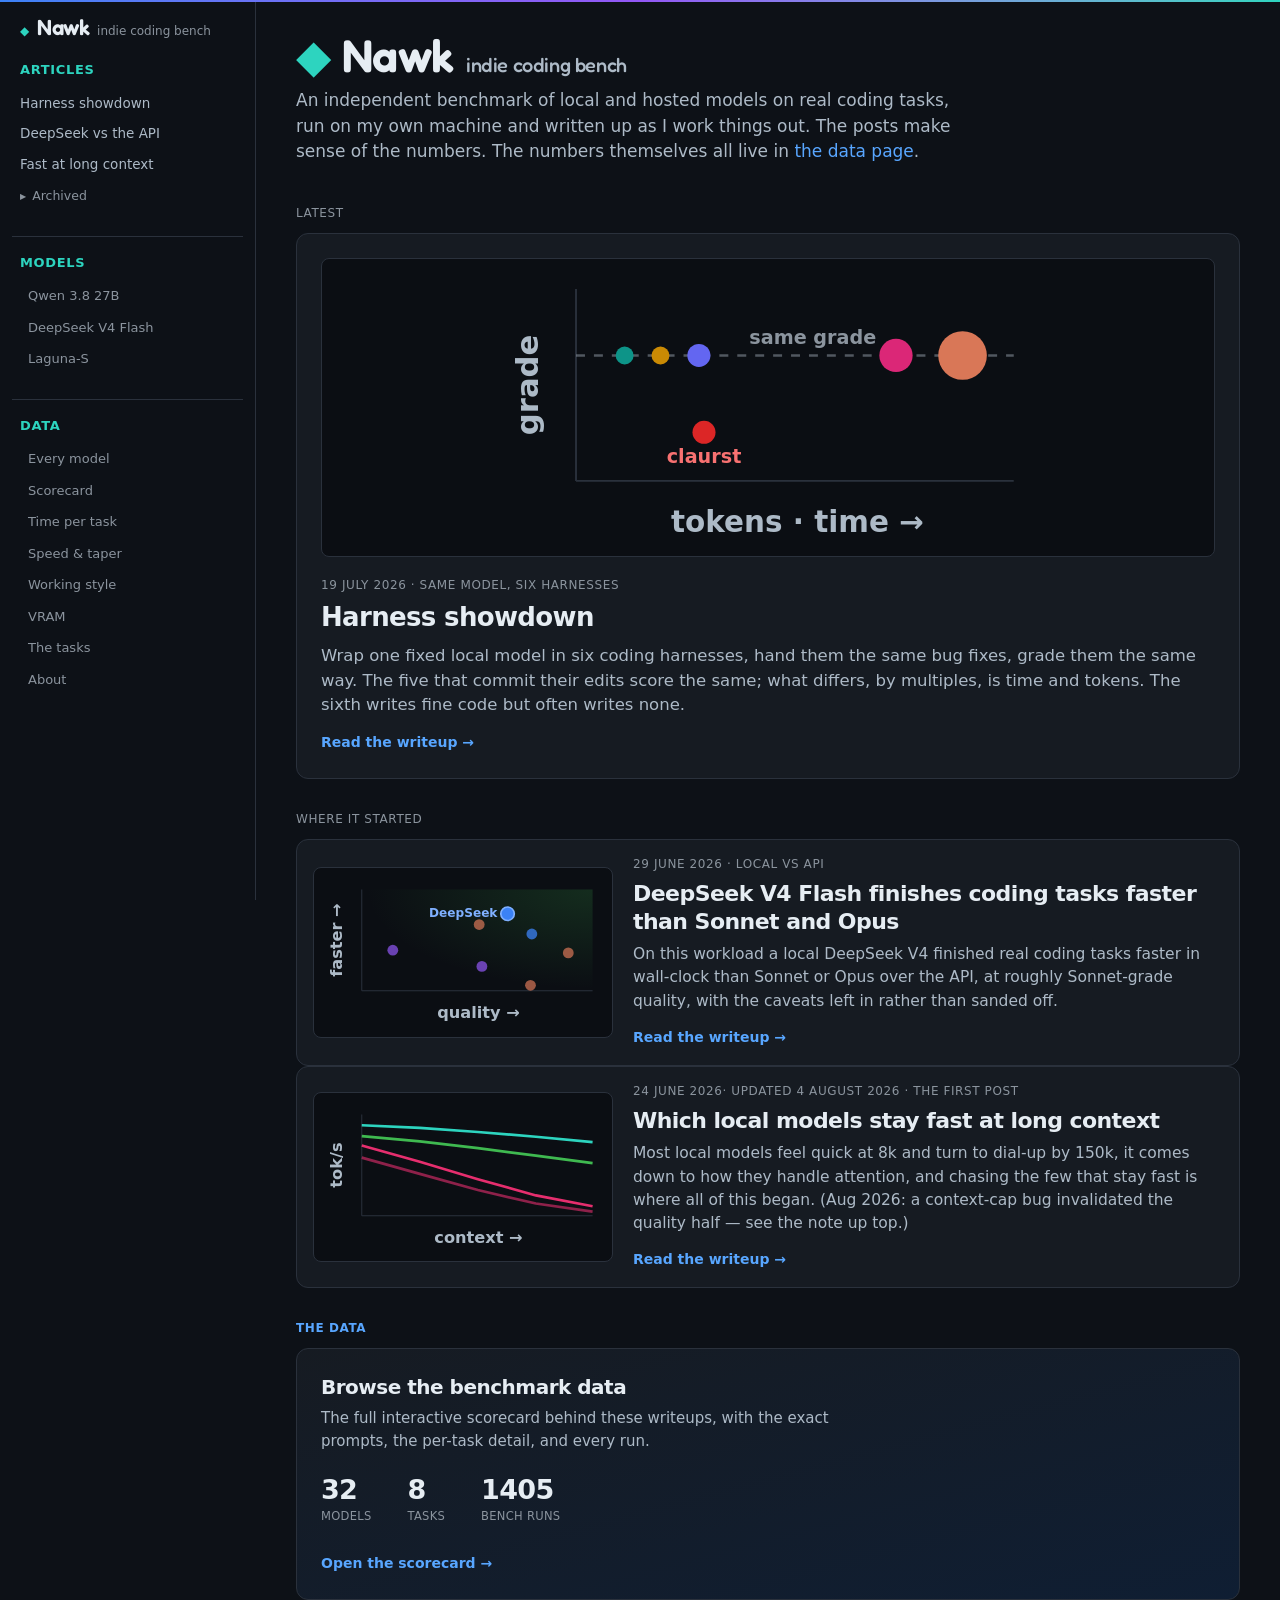
==== commit ee43dba7: "Remove setup-beats-model article, fix Models nav" ====
--- a/index.html
+++ b/index.html
@@ -11,40 +11,40 @@
 			href="https://fonts.googleapis.com/css2?family=Fredoka:wght@500;600;700&display=swap"
 			rel="stylesheet"
 		/>
-		<link href="./_app/immutable/entry/start.DSFqPtei.js" rel="modulepreload">
-		<link href="./_app/immutable/chunks/B8WVQnEM.js" rel="modulepreload">
+		<link href="./_app/immutable/entry/start.DOIolPzU.js" rel="modulepreload">
+		<link href="./_app/immutable/chunks/Czok7Xs1.js" rel="modulepreload">
 		<link href="./_app/immutable/chunks/CGDh-eqo.js" rel="modulepreload">
 		<link href="./_app/immutable/chunks/BuFlayix.js" rel="modulepreload">
 		<link href="./_app/immutable/chunks/BRYCOdeH.js" rel="modulepreload">
-		<link href="./_app/immutable/entry/app.BydwfcoR.js" rel="modulepreload">
+		<link href="./_app/immutable/entry/app.C1AkoUK0.js" rel="modulepreload">
 		<link href="./_app/immutable/chunks/DYl5dUZ5.js" rel="modulepreload">
 		<link href="./_app/immutable/chunks/xihTtKlq.js" rel="modulepreload">
-		<link href="./_app/immutable/nodes/0.Bq2HXGBk.js" rel="modulepreload">
-		<link href="./_app/immutable/chunks/BpTFv1f3.js" rel="modulepreload">
-		<link href="./_app/immutable/chunks/uJ0BEBSJ.js" rel="modulepreload">
-		<link href="./_app/immutable/chunks/Cr6V2Gyl.js" rel="modulepreload">
-		<link href="./_app/immutable/nodes/2.pg6RMXrc.js" rel="modulepreload">
+		<link href="./_app/immutable/nodes/0.iGG5CUt5.js" rel="modulepreload">
+		<link href="./_app/immutable/chunks/DgyXCWqr.js" rel="modulepreload">
+		<link href="./_app/immutable/chunks/Cnff18jI.js" rel="modulepreload">
+		<link href="./_app/immutable/chunks/CeHFTjX8.js" rel="modulepreload">
+		<link href="./_app/immutable/nodes/2.Bm8AAm_j.js" rel="modulepreload">
 		<link href="./_app/immutable/chunks/7vcmureJ.js" rel="modulepreload">
-		<link href="./_app/immutable/chunks/CaagGJ0h.js" rel="modulepreload">
+		<link href="./_app/immutable/chunks/ClzrDbfN.js" rel="modulepreload">
 		<!--1uha8ag--><!----><title>Nawk - indie coding bench</title>
 		<link href="./_app/immutable/assets/0.D4KlvYzY.css" rel="stylesheet">
 	</head>
 	<body data-sveltekit-preload-data="hover">
-		<div style="display: contents"><!--[--><!--[0--><!--[--><div class="relative flex"><div class="pointer-events-none fixed inset-x-0 top-0 z-50 h-0.5 bg-gradient-to-r from-[#3B82F6] via-[#9257F5] to-brand"></div> <!--[-1--><!--]--> <aside class="sidebar border-r border-border bg-bg px-3 py-4 svelte-129hoe0"><a href="/" class="mb-5 flex items-baseline gap-2 px-2 text-fg no-underline"><span class="text-xs text-brand">◆</span> <span class="font-display text-[22px] font-semibold leading-none tracking-tight">Nawk</span> <span class="text-[12px] font-normal text-mut">indie coding bench</span></a> <p class="mb-2 mt-1 px-2 text-[13px] font-bold uppercase tracking-wider text-brand">Articles</p> <!--[--><a href="/articles/setup-beats-model" class="block rounded-md px-2 py-1.5 text-[13.5px] leading-snug text-fgdim hover:bg-panel hover:text-fg svelte-129hoe0">Setup beats model</a><a href="/articles/harness-showdown" class="block rounded-md px-2 py-1.5 text-[13.5px] leading-snug text-fgdim hover:bg-panel hover:text-fg svelte-129hoe0">Harness showdown</a><a href="/articles/local-vs-api" class="block rounded-md px-2 py-1.5 text-[13.5px] leading-snug text-fgdim hover:bg-panel hover:text-fg svelte-129hoe0">DeepSeek vs the API</a><a href="/articles/faster-local-model" class="block rounded-md px-2 py-1.5 text-[13.5px] leading-snug text-fgdim hover:bg-panel hover:text-fg svelte-129hoe0">Fast at long context</a><!--]--> <!--[0--><details class="group mt-0.5"><summary class="flex cursor-pointer list-none items-center gap-1.5 rounded-md px-2 py-1.5 text-[12.5px] text-mut hover:bg-panel hover:text-fgdim"><span class="text-[8px] transition-transform group-open:rotate-90">▶</span> Archived</summary> <!--[--><a href="/articles/harness-efficiency-not-quality" class="block rounded-md py-1.5 pl-6 pr-2 text-[12.5px] leading-snug text-mut hover:bg-panel hover:text-fg svelte-129hoe0">Efficiency, not quality</a><!--]--></details><!--]--> <a href="/models" class="mb-2 mt-6 block border-t border-border px-2 pt-4 text-[13px] font-bold uppercase tracking-wider text-brand hover:text-fg svelte-129hoe0">Models</a> <!--[--><a href="/models/qwen-3-8-27b" class="block rounded-md px-2 py-1.5 pl-4 text-[13px] text-mut hover:bg-panel hover:text-fg svelte-129hoe0">Qwen 3.8 27B</a><a href="/models/deepseek-v4-flash-0731" class="block rounded-md px-2 py-1.5 pl-4 text-[13px] text-mut hover:bg-panel hover:text-fg svelte-129hoe0">DeepSeek V4 Flash</a><a href="/models/laguna-s" class="block rounded-md px-2 py-1.5 pl-4 text-[13px] text-mut hover:bg-panel hover:text-fg svelte-129hoe0">Laguna-S</a><!--]--> <a href="/data" class="mb-2 mt-6 block border-t border-border px-2 pt-4 text-[13px] font-bold uppercase tracking-wider text-brand hover:text-fg">Data</a> <!--[--><a href="/data#models" class="block rounded-md px-2 py-1.5 pl-4 text-[13px] text-mut hover:bg-panel hover:text-fg svelte-129hoe0">Every model</a><a href="/data#scorecard" class="block rounded-md px-2 py-1.5 pl-4 text-[13px] text-mut hover:bg-panel hover:text-fg svelte-129hoe0">Scorecard</a><a href="/data#time" class="block rounded-md px-2 py-1.5 pl-4 text-[13px] text-mut hover:bg-panel hover:text-fg svelte-129hoe0">Time per task</a><a href="/data#speed" class="block rounded-md px-2 py-1.5 pl-4 text-[13px] text-mut hover:bg-panel hover:text-fg svelte-129hoe0">Speed &amp; taper</a><a href="/data#effort" class="block rounded-md px-2 py-1.5 pl-4 text-[13px] text-mut hover:bg-panel hover:text-fg svelte-129hoe0">Working style</a><a href="/data#vram" class="block rounded-md px-2 py-1.5 pl-4 text-[13px] text-mut hover:bg-panel hover:text-fg svelte-129hoe0">VRAM</a><a href="/data#tasks" class="block rounded-md px-2 py-1.5 pl-4 text-[13px] text-mut hover:bg-panel hover:text-fg svelte-129hoe0">The tasks</a><a href="/data#about" class="block rounded-md px-2 py-1.5 pl-4 text-[13px] text-mut hover:bg-panel hover:text-fg svelte-129hoe0">About</a><!--]--></aside><!----> <div class="flex min-h-screen min-w-0 flex-1 flex-col"><div class="sticky top-0 z-20 flex items-center gap-3 border-b border-border bg-bg/90 px-4 py-3 backdrop-blur md:hidden"><button aria-label="Open menu" class="flex flex-col gap-1 rounded-lg p-1.5 hover:bg-panel"><span class="h-0.5 w-5 rounded bg-fgdim"></span> <span class="h-0.5 w-5 rounded bg-fgdim"></span> <span class="h-0.5 w-5 rounded bg-fgdim"></span></button> <a href="/" class="flex items-baseline gap-1.5 text-sm font-bold tracking-tight text-fg no-underline"><span class="text-[10px] text-brand">◆</span>Nawk</a></div> <main class="mx-auto w-full max-w-5xl flex-1 px-4 py-8 md:px-10"><!--[--><section class="mb-10 max-w-2xl"><h1 class="mb-2 flex items-baseline gap-3 font-display tracking-tight"><span class="text-[46px] font-semibold leading-none"><span class="text-brand">◆</span> Nawk</span> <span class="text-[20px] font-medium text-fgdim">indie coding bench</span></h1> <p class="text-[17px] text-fgdim">An independent benchmark of local and hosted models on real coding tasks, run on my own machine
-		and written up as I work things out. 		The posts make sense of the numbers. The numbers themselves all live in <a href="/data" class="text-acc hover:underline">the data page</a>.</p></section> <p class="mb-3 mt-6 text-xs uppercase tracking-wider text-mut">Latest</p> <article class="rounded-xl border border-border bg-panel p-6"><a href="/articles/setup-beats-model" class="mb-5 flex items-center justify-center overflow-hidden rounded-lg border border-border bg-[#0b0e13] px-4 py-3 transition-colors hover:border-acc" aria-label="Your setup matters more than your model"><div class="w-full max-w-lg"><!--[4--><svg viewBox="0 0 400 214" class="block h-auto w-full" role="img" aria-label="models cluster tight, one model's setups spread wide"><line x1="50" y1="14" x2="50" y2="164" stroke="#2a313c" stroke-width="1.5"></line><line x1="50" y1="164" x2="392" y2="164" stroke="#2a313c" stroke-width="1.5"></line><line x1="150" y1="52" x2="150" y2="74" stroke="#8b949e" stroke-width="2" stroke-opacity="0.4"></line><circle cx="150" cy="54" r="8" fill="#3B82F6"></circle><circle cx="150" cy="63" r="8" fill="#9257F5"></circle><circle cx="150" cy="72" r="8" fill="#0D9488"></circle><text x="150" y="150" fill="#adbac7" font-size="15" font-weight="600" text-anchor="middle">3 models</text><text x="150" y="98" fill="#8b949e" font-size="13" text-anchor="middle">tight</text><line x1="300" y1="48" x2="300" y2="128" stroke="#8b949e" stroke-width="2" stroke-opacity="0.4"></line><circle cx="300" cy="50" r="8" fill="#3B82F6"></circle><circle cx="300" cy="86" r="8" fill="#3B82F6" fill-opacity="0.8"></circle><circle cx="300" cy="126" r="8" fill="#E05252"></circle><text x="300" y="150" fill="#adbac7" font-size="15" font-weight="600" text-anchor="middle">1 model, 3 setups</text><text x="300" y="40" fill="#8b949e" font-size="13" text-anchor="middle">wide</text><text transform="rotate(-90 20 89)" x="20" y="89" fill="#adbac7" font-size="24" font-weight="600" text-anchor="middle">grade</text></svg><!--]--><!----></div></a> <p class="mb-2 text-xs uppercase tracking-wider text-mut">31 August 2026 · the same weights, configured two ways</p> <h2 class="mb-2.5 text-[26px] font-semibold leading-tight tracking-tight"><a href="/articles/setup-beats-model" class="text-fg hover:text-acc">Your setup matters more than your model</a></h2> <p class="mb-3 text-[16.5px] text-fgdim">Across a summer of local coding benchmarks, the gap between two capable models kept coming out smaller than the gap between a good and a bad setup of one. Half the differences that look like "model A beats model B" vanish once you draw the error bars — and the ones that survive are often about how the thing was served, not which thing it was.</p> <a href="/articles/setup-beats-model" class="text-sm font-semibold text-acc hover:underline">Read the writeup →</a></article> <p class="mb-3 mt-8 text-xs uppercase tracking-wider text-mut">Where it started</p> <!--[--><article class="grid grid-cols-1 items-center gap-5 rounded-xl border border-border bg-panel p-4 sm:grid-cols-[300px_1fr]"><a href="/articles/harness-showdown" class="flex items-center overflow-hidden rounded-lg border border-border bg-[#0b0e13] px-3.5 py-3 transition-colors hover:border-acc" aria-label="Harness showdown"><!--[2--><svg viewBox="0 0 400 214" class="block h-auto w-full" role="img" aria-label="same grade band, one harness falls out, very different cost"><line x1="50" y1="14" x2="50" y2="164" stroke="#2a313c" stroke-width="1.5"></line><line x1="50" y1="164" x2="392" y2="164" stroke="#2a313c" stroke-width="1.5"></line><line x1="50" y1="66" x2="392" y2="66" stroke="#8b949e" stroke-width="2" stroke-dasharray="7 7" stroke-opacity="0.55"></line><text x="235" y="57" fill="#8b949e" font-size="15" font-weight="600" text-anchor="middle">same grade</text><circle cx="88" cy="66" r="7" fill="#0D9488"></circle><circle cx="116" cy="66" r="7" fill="#CA8A04"></circle><circle cx="146" cy="66" r="9" fill="#6366F1"></circle><circle cx="300" cy="66" r="13" fill="#DB2777"></circle><circle cx="352" cy="66" r="19" fill="#D97757"></circle><circle cx="150" cy="126" r="9" fill="#DC2626"></circle><text x="150" y="150" fill="#F87171" font-size="15" font-weight="600" text-anchor="middle">falls out</text><text transform="rotate(-90 20 89)" x="20" y="89" fill="#adbac7" font-size="24" font-weight="600" text-anchor="middle">grade</text><text x="223" y="204" fill="#adbac7" font-size="23" font-weight="600" text-anchor="middle">tokens · time →</text></svg><!--]--><!----></a> <div><p class="mb-2 text-xs uppercase tracking-wider text-mut">19 July 2026<!--[0-->· updated 12 August 2026<!--]--> · same model, six harnesses</p> <h2 class="mb-2 text-[22px] font-semibold leading-tight tracking-tight"><a href="/articles/harness-showdown" class="text-fg hover:text-acc">Harness showdown</a></h2> <p class="mb-3 text-[15.5px] text-fgdim">Wrap one fixed local model in six coding harnesses, hand them the same bug fixes, grade them the same way. The five that commit their edits score the same; what differs, by multiples, is time and tokens. The sixth writes fine code but often writes none.</p> <a href="/articles/harness-showdown" class="text-sm font-semibold text-acc hover:underline">Read the writeup →</a></div></article><article class="grid grid-cols-1 items-center gap-5 rounded-xl border border-border bg-panel p-4 sm:grid-cols-[300px_1fr]"><a href="/articles/local-vs-api" class="flex items-center overflow-hidden rounded-lg border border-border bg-[#0b0e13] px-3.5 py-3 transition-colors hover:border-acc" aria-label="DeepSeek V4 Flash finishes coding tasks faster than Sonnet and Opus"><!--[0--><svg viewBox="0 0 400 214" class="block h-auto w-full" role="img" aria-label="quality vs speed"><defs><radialGradient id="tg-qs" cx="100%" cy="0%" r="140%"><stop offset="0%" stop-color="#3fb950" stop-opacity="0.18"></stop><stop offset="70%" stop-color="#3fb950" stop-opacity="0"></stop></radialGradient></defs><rect x="50" y="14" width="342" height="150" fill="url(#tg-qs)"></rect><line x1="50" y1="14" x2="50" y2="164" stroke="#2a313c" stroke-width="1.5"></line><line x1="50" y1="164" x2="392" y2="164" stroke="#2a313c" stroke-width="1.5"></line><circle cx="96" cy="104" r="8" fill="#9257F5" fill-opacity="0.7"></circle><circle cx="228" cy="128" r="8" fill="#9257F5" fill-opacity="0.7"></circle><circle cx="224" cy="66" r="8" fill="#D97757" fill-opacity="0.7"></circle><circle cx="300" cy="156" r="8" fill="#D97757" fill-opacity="0.7"></circle><circle cx="356" cy="108" r="8" fill="#D97757" fill-opacity="0.7"></circle><circle cx="302" cy="80" r="8" fill="#3B82F6" fill-opacity="0.75"></circle><circle cx="266" cy="50" r="10" fill="#3B82F6" stroke="#7FB0FF" stroke-width="2.5"></circle><text x="251" y="55" text-anchor="end" fill="#7FB0FF" font-size="18" font-weight="600">DeepSeek</text><text transform="rotate(-90 20 89)" x="20" y="89" fill="#adbac7" font-size="24" font-weight="600" text-anchor="middle">faster →</text><text x="223" y="204" fill="#adbac7" font-size="24" font-weight="600" text-anchor="middle">quality →</text></svg><!--]--><!----></a> <div><p class="mb-2 text-xs uppercase tracking-wider text-mut">29 June 2026<!--[-1--><!--]--> · local vs API</p> <h2 class="mb-2 text-[22px] font-semibold leading-tight tracking-tight"><a href="/articles/local-vs-api" class="text-fg hover:text-acc">DeepSeek V4 Flash finishes coding tasks faster than Sonnet and Opus</a></h2> <p class="mb-3 text-[15.5px] text-fgdim">On this workload a local DeepSeek V4 finished real coding tasks faster in wall-clock than Sonnet or Opus over the API, at roughly Sonnet-grade quality, with the caveats left in rather than sanded off.</p> <a href="/articles/local-vs-api" class="text-sm font-semibold text-acc hover:underline">Read the writeup →</a></div></article><article class="grid grid-cols-1 items-center gap-5 rounded-xl border border-border bg-panel p-4 sm:grid-cols-[300px_1fr]"><a href="/articles/faster-local-model" class="flex items-center overflow-hidden rounded-lg border border-border bg-[#0b0e13] px-3.5 py-3 transition-colors hover:border-acc" aria-label="Which local models stay fast at long context"><!--[1--><svg viewBox="0 0 400 214" class="block h-auto w-full" role="img" aria-label="decode speed vs context"><line x1="50" y1="14" x2="50" y2="164" stroke="#2a313c" stroke-width="1.5"></line><line x1="50" y1="164" x2="392" y2="164" stroke="#2a313c" stroke-width="1.5"></line><polyline points="50,30 136,34 222,40 308,47 392,55" fill="none" stroke="#2DD4BF" stroke-width="4"></polyline><polyline points="50,46 136,54 222,64 308,75 392,86" fill="none" stroke="#3FB950" stroke-width="4"></polyline><polyline points="50,60 136,84 222,110 308,134 392,150" fill="none" stroke="#E62E6E" stroke-width="4"></polyline><polyline points="50,78 136,102 222,126 308,146 392,158" fill="none" stroke="#E62E6E" stroke-width="4" stroke-opacity="0.6"></polyline><text transform="rotate(-90 20 89)" x="20" y="89" fill="#adbac7" font-size="24" font-weight="600" text-anchor="middle">tok/s</text><text x="223" y="204" fill="#adbac7" font-size="24" font-weight="600" text-anchor="middle">context →</text></svg><!--]--><!----></a> <div><p class="mb-2 text-xs uppercase tracking-wider text-mut">24 June 2026<!--[0-->· updated 4 August 2026<!--]--> · the first post</p> <h2 class="mb-2 text-[22px] font-semibold leading-tight tracking-tight"><a href="/articles/faster-local-model" class="text-fg hover:text-acc">Which local models stay fast at long context</a></h2> <p class="mb-3 text-[15.5px] text-fgdim">Most local models feel quick at 8k and turn to dial-up by 150k, it comes down to how they handle attention, and chasing the few that stay fast is where all of this began. (Aug 2026: a context-cap bug invalidated the quality half — see the note up top.)</p> <a href="/articles/faster-local-model" class="text-sm font-semibold text-acc hover:underline">Read the writeup →</a></div></article><!--]--> <p class="mb-3 mt-8 text-xs font-semibold uppercase tracking-wider text-acc">The data</p> <div class="rounded-xl border border-border bg-gradient-to-br from-panel to-[#0f1e33] p-6 transition-colors hover:border-acc"><h3 class="mb-1.5 text-xl font-semibold tracking-tight"><a href="/data" class="text-fg hover:text-acc">Browse the benchmark data</a></h3> <p class="mb-6 max-w-[60ch] text-[15px] text-fgdim">The full interactive scorecard behind these writeups, with the exact prompts, the per-task
-		detail, and every run.</p> <div class="mb-6 flex flex-wrap gap-9"><!--[--><div><b class="block text-[27px] font-semibold leading-none tracking-tight text-fg tabular-nums">31</b> <span class="text-[11.5px] uppercase tracking-wide text-mut">models</span></div><div><b class="block text-[27px] font-semibold leading-none tracking-tight text-fg tabular-nums">8</b> <span class="text-[11.5px] uppercase tracking-wide text-mut">tasks</span></div><div><b class="block text-[27px] font-semibold leading-none tracking-tight text-fg tabular-nums">1373</b> <span class="text-[11.5px] uppercase tracking-wide text-mut">bench runs</span></div><!--]--></div> <a href="/data" class="text-sm font-semibold text-acc hover:underline">Open the scorecard →</a></div><!--]--><!----></main></div></div><!--]--><!--]--> <!--[-1--><!--]--><!--]-->
-			<script type="application/json" data-sveltekit-fetched data-url="/data/scorecard.json">{"status":200,"statusText":"","headers":{},"body":"{\"meta\":{\"opus-5\":{\"disp\":\"Opus 5\",\"kind\":\"API ref\",\"compose\":null,\"hf\":null,\"dl\":\"claude -p --model claude-opus-5 (Claude Code as agent)\"},\"opus-4.8\":{\"disp\":\"Opus 4.8\",\"kind\":\"API ref\",\"compose\":null,\"hf\":null,\"dl\":\"claude -p --model claude-opus-4-8 (Claude Code as agent)\"},\"sonnet-4.5\":{\"disp\":\"Sonnet 4.5\",\"kind\":\"API ref\",\"compose\":null,\"hf\":null,\"dl\":\"claude -p --model claude-sonnet-4-5-20250929\"},\"sonnet-5\":{\"disp\":\"Sonnet 5\",\"kind\":\"API ref\",\"compose\":null,\"hf\":null,\"dl\":\"claude -p --model claude-sonnet-5\"},\"fable-5\":{\"disp\":\"Fable 5\",\"kind\":\"API ref\",\"compose\":null,\"hf\":null,\"dl\":\"claude -p --model claude-fable-5\"},\"deepseek-v4-flash\":{\"disp\":\"DeepSeek V4 Flash (Think High)\",\"kind\":\"vLLM b12x\",\"compose\":\"~/vllm/compose-DeepSeek-V4-Flash-b12x.yml\",\"hf\":\"deepseek-ai/DeepSeek-V4-Flash\",\"dl\":\"hf download deepseek-ai/DeepSeek-V4-Flash --local-dir ~/models/DeepSeek-V4-Flash\"},\"deepseek-v4-flash-0731\":{\"disp\":\"DeepSeek V4 Flash 0731 (Think High)\",\"kind\":\"vLLM b12x\",\"compose\":\"~/vllm/compose-DeepSeek-V4-Flash-0731-b12x.yml\",\"hf\":\"deepseek-ai/DeepSeek-V4-Flash-0731\",\"dl\":\"hf download deepseek-ai/DeepSeek-V4-Flash-0731 --local-dir ~/models/DeepSeek-V4-Flash-0731\"},\"deepseek-v4-max\":{\"disp\":\"DeepSeek V4 Flash (Think Max)\",\"kind\":\"vLLM b12x\",\"compose\":\"~/vllm/compose-DeepSeek-V4-Flash-b12x-MAX.yml\",\"hf\":\"deepseek-ai/DeepSeek-V4-Flash\",\"dl\":\"(same weights as High; reasoning_effort=max)\"},\"qwen3.6-27b-int4\":{\"disp\":\"Qwen3.6 27B INT4\",\"kind\":\"vLLM\",\"compose\":\"~/vllm/compose-Qwen3.6-27B-AutoRound-INT4.yml\",\"hf\":\"Lorbus/Qwen3.6-27B-int4-AutoRound\",\"dl\":\"hf download Lorbus/Qwen3.6-27B-int4-AutoRound --local-dir ~/models/Qwen3.6-27B-AutoRound-INT4\"},\"qwen3.6-35b-awq\":{\"disp\":\"Qwen3.6 35B A3B AWQ\",\"kind\":\"vLLM\",\"compose\":\"~/vllm/compose-Qwen3.6-35B-A3B-AWQ.yml\",\"hf\":\"QuantTrio/Qwen3.6-35B-A3B-AWQ\",\"dl\":\"hf download QuantTrio/Qwen3.6-35B-A3B-AWQ --local-dir ~/models/Qwen3.6-35B-A3B-AWQ\"},\"qwen3.6-35b-fp8-mtp\":{\"disp\":\"Qwen3.6 35B A3B\",\"kind\":\"vLLM\",\"compose\":\"~/vllm/compose-Qwen3.6-35B-A3B-FP8-MTP.yml\",\"hf\":\"Qwen/Qwen3.6-35B-A3B-FP8\",\"dl\":\"hf download Qwen/Qwen3.6-35B-A3B-FP8 --local-dir ~/models/Qwen3.6-35B-A3B-FP8\"},\"ornith-35b\":{\"disp\":\"Ornith-1.0-35B\",\"kind\":\"vLLM\",\"compose\":\"~/vllm/compose-Ornith-1.0-35B-FP8.yml\",\"hf\":\"deepreinforce-ai/Ornith-1.0-35B-FP8\",\"dl\":\"hf download deepreinforce-ai/Ornith-1.0-35B-FP8 --local-dir ~/models/Ornith-1.0-35B-FP8\"},\"laguna-thinking\":{\"disp\":\"Laguna S 2.1 NVFP4\",\"kind\":\"vLLM\",\"compose\":\"~/vllm/compose-Laguna-S-2.1-NVFP4-thinking.yml\",\"hf\":\"poolside/Laguna-S-2.1-NVFP4\",\"dl\":\"hf download poolside/Laguna-S-2.1-NVFP4 --local-dir ~/models/Laguna-S-2.1-NVFP4\"},\"nemotron-3.5-lightning\":{\"disp\":\"Nemotron 3.5 Lightning (prelim n=2)\",\"kind\":\"vLLM\",\"compose\":\"~/vllm/compose-Nemotron-3.5-Lightning-BF16.yml\",\"hf\":\"nvidia/Nemotron-3.5-Lightning-30B-A3B (BF16)\",\"dl\":\"hf download nvidia/Nemotron-3.5-Lightning-30B-A3B --local-dir ~/models/Nemotron-3.5-Lightning-30B-A3B-BF16\"},\"deepseek-v4-flash-preview\":{\"disp\":\"DeepSeek V4 Flash preview (Think High)\",\"kind\":\"vLLM b12x\",\"compose\":\"~/vllm/compose-DeepSeek-V4-Flash-preview-hdd.yml\",\"hf\":\"deepseek-ai/DeepSeek-V4-Flash (2026-06 preview)\",\"dl\":\"(archived to /mnt/8TB/models2/DeepSeek-V4-Flash)\"},\"qwen3.6-27b-int4-fixedtmpl\":{\"disp\":\"Qwen3.6 27B INT4\",\"kind\":\"vLLM\",\"compose\":\"~/vllm/compose-Qwen3.6-27B-AutoRound-INT4-fixedtmpl-tp2.yml\",\"hf\":\"Lorbus/Qwen3.6-27B-int4-AutoRound + froggeric v22 chat template\",\"dl\":\"hf download Lorbus/Qwen3.6-27B-int4-AutoRound --local-dir ~/models/Qwen3.6-27B-AutoRound-INT4\"},\"laguna-aug2026\":{\"disp\":\"Laguna S 2.1 NVFP4 (Aug 2026)\",\"kind\":\"vLLM\",\"compose\":\"~/vllm/compose-Laguna-S-2.1-NVFP4-aug2026.yml\",\"hf\":\"poolside/Laguna-S-2.1-NVFP4 (Aug-2026)\",\"dl\":\"(models2 archive)\"},\"qwen3.8-27b-fp8-medium\":{\"disp\":\"Qwen3.8 27B FP8 (medium)\",\"kind\":\"vLLM nightly\",\"compose\":\"~/vllm/compose-Qwen3.8-27B-FP8-medium.yml\",\"hf\":\"Qwen/Qwen3.8-27B-FP8 + froggeric v22 medium template\",\"dl\":\"hf download Qwen/Qwen3.8-27B-FP8 --local-dir ~/models/Qwen3.8-27B-FP8\"},\"qwen3.6-27b-nvfp4-medium\":{\"disp\":\"Qwen3.6 27B\",\"kind\":\"vLLM nightly\",\"compose\":\"~/vllm/compose-Qwen3.6-27B-NVFP4-medium.yml\",\"hf\":\"unsloth/Qwen3.6-27B-NVFP4 + froggeric v22 medium template\",\"dl\":\"hf download unsloth/Qwen3.6-27B-NVFP4 --local-dir ~/models/Qwen3.6-27B-NVFP4\"},\"qwen3.8-27b-nvfp4-medium\":{\"disp\":\"Qwen3.8 27B\",\"kind\":\"vLLM nightly\",\"compose\":\"~/vllm/compose-Qwen3.8-27B-NVFP4-medium.yml\",\"hf\":\"Qwen/Qwen3.8-27B-NVFP4 (native FP4, FlashInfer) + froggeric v22 medium template\",\"dl\":\"hf download Qwen/Qwen3.8-27B-NVFP4 --local-dir ~/models/Qwen3.8-27B-NVFP4\"}},\"order\":[\"opus-5\",\"opus-4.8\",\"fable-5\",\"sonnet-5\",\"deepseek-v4-flash\",\"deepseek-v4-flash-0731\",\"deepseek-v4-flash-preview\",\"laguna-thinking\",\"laguna-aug2026\",\"qwen3.6-35b-fp8-mtp\",\"qwen3.8-27b-fp8-medium\",\"qwen3.8-27b-nvfp4-medium\",\"qwen3.6-27b-nvfp4-medium\",\"qwen3.6-35b-awq\",\"nemotron-3.5-lightning\",\"qwen3.6-27b-int4-fixedtmpl\",\"qwen3.6-27b-int4\",\"deepseek-v4-max\",\"sonnet-4.5\"],\"tasks\":[\"cand-01\",\"cand-02\",\"cand-03\",\"cand-04\",\"cand-05\",\"cand-06\",\"cand-07\",\"cand-08\"],\"weights\":{\"deepseek-v4-flash\":150,\"deepseek-v4-flash-0731\":167,\"deepseek-v4-max\":150,\"qwen3.6-27b-int4\":18,\"qwen3.6-35b-awq\":25,\"ornith-35b\":36,\"laguna-thinking\":67,\"qwen3.6-35b-fp8-mtp\":35,\"nemotron-3.5-lightning\":62,\"deepseek-v4-flash-preview\":150,\"qwen3.6-27b-int4-fixedtmpl\":18,\"laguna-aug2026\":93,\"qwen3.8-27b-fp8-medium\":31,\"qwen3.6-27b-nvfp4-medium\":23,\"qwen3.8-27b-nvfp4-medium\":23},\"disc\":[\"cand-01\",\"cand-02\",\"cand-03\",\"cand-05\",\"cand-06\",\"cand-08\"],\"pub\":true,\"sections\":[{\"id\":\"score\",\"label\":\"Scorecard\",\"group\":\"Results\"},{\"id\":\"models\",\"label\":\"Models\",\"group\":\"Results\"},{\"id\":\"speed\",\"label\":\"Speed\",\"group\":\"Results\"},{\"id\":\"corr\",\"label\":\"Time per task\",\"group\":\"Results\"},{\"id\":\"tokens\",\"label\":\"Effort\",\"group\":\"Results\"},{\"id\":\"vram\",\"label\":\"VRAM\",\"group\":\"Results\"},{\"id\":\"tasks\",\"label\":\"The tasks\",\"group\":\"Method\"},{\"id\":\"repro\",\"label\":\"Reproducibility\",\"group\":\"Method\"},{\"id\":\"coverage\",\"label\":\"Coverage\",\"group\":\"Method\"},{\"id\":\"about\",\"label\":\"About\",\"group\":\"Method\"}],\"short\":{\"opus-5\":\"Opus 5\",\"opus-4.8\":\"Opus 4.8\",\"sonnet-4.5\":\"Sonnet 4.5\",\"sonnet-5\":\"Sonnet 5\",\"fable-5\":\"Fable 5\",\"deepseek-v4-flash\":\"DS V4 High\",\"deepseek-v4-flash-0731\":\"DS V4 0731\",\"deepseek-v4-max\":\"DS V4 Max\",\"qwen3.6-27b-int4\":\"Qwen3.6 27B INT4\",\"qwen3.6-35b-awq\":\"Qwen3.6 35B AWQ\",\"ornith-35b\":\"Ornith 35B\",\"laguna-thinking\":\"Laguna S\",\"qwen3.6-35b-fp8-mtp\":\"Qwen3.6 35B\",\"nemotron-3.5-lightning\":\"Nemotron 3.5\",\"deepseek-v4-flash-preview\":\"DS V4 preview\",\"qwen3.6-27b-int4-fixedtmpl\":\"Qwen3.6 27B\",\"laguna-aug2026\":\"Laguna S Aug\",\"qwen3.8-27b-fp8-medium\":\"Qwen3.8 27B\",\"qwen3.6-27b-nvfp4-medium\":\"Qwen3.6 27B\",\"qwen3.8-27b-nvfp4-medium\":\"Qwen3.8 27B\"},\"experimental\":[],\"archived\":[\"opus-4.8\",\"fable-5\",\"deepseek-v4-flash\",\"deepseek-v4-max\",\"qwen3.6-35b-awq\",\"qwen3.6-27b-int4\",\"laguna-aug2026\",\"nemotron-3.5-lightning\",\"qwen3.8-27b-fp8-medium\",\"qwen3.6-27b-int4-fixedtmpl\"],\"scorecard\":{\"opus-5\":{\"tasks\":{\"cand-01\":{\"tiers\":[\"gold\",\"silver\",\"gold\"],\"best\":\"gold\",\"n\":3,\"avg_wall\":337},\"cand-02\":{\"tiers\":[\"gold\",\"gold\",\"gold\",\"gold\",\"gold\",\"gold\",\"gold\",\"gold\"],\"best\":\"gold\",\"n\":8,\"avg_wall\":220},\"cand-03\":{\"tiers\":[\"silver\",\"silver\",\"fail\",\"gold\",\"gold\",\"fail\",\"silver\",\"gold\"],\"best\":\"gold\",\"n\":8,\"avg_wall\":656},\"cand-04\":{\"tiers\":[\"gold\",\"gold\",\"gold\"],\"best\":\"gold\",\"n\":3,\"avg_wall\":109},\"cand-05\":{\"tiers\":[\"gold\",\"gold\",\"gold\"],\"best\":\"gold\",\"n\":3,\"avg_wall\":137},\"cand-06\":{\"tiers\":[\"gold\",\"gold\",\"gold\",\"silver\",\"silver\",\"silver\",\"gold\",\"silver\"],\"best\":\"gold\",\"n\":8,\"avg_wall\":709},\"cand-07\":{\"tiers\":[\"gold\",\"gold\",\"gold\"],\"best\":\"gold\",\"n\":3,\"avg_wall\":111},\"cand-08\":{\"tiers\":[\"gold\",\"gold\",\"gold\",\"gold\",\"gold\",\"gold\",\"gold\",\"gold\"],\"best\":\"gold\",\"n\":8,\"avg_wall\":463}},\"tally\":{\"gold\":8},\"avg_wall\":343},\"opus-4.8\":{\"tasks\":{\"cand-01\":{\"tiers\":[\"silver\",\"silver\",\"silver\"],\"best\":\"silver\",\"n\":3,\"avg_wall\":465},\"cand-02\":{\"tiers\":[\"gold\",\"gold\",\"gold\",\"gold\",\"gold\",\"gold\",\"gold\",\"gold\"],\"best\":\"gold\",\"n\":8,\"avg_wall\":263},\"cand-03\":{\"tiers\":[\"gold\",\"gold\",\"gold\",\"silver\",\"gold\",\"gold\",\"gold\",\"gold\"],\"best\":\"gold\",\"n\":8,\"avg_wall\":177},\"cand-04\":{\"tiers\":[\"gold\",\"gold\",\"gold\"],\"best\":\"gold\",\"n\":3,\"avg_wall\":100},\"cand-05\":{\"tiers\":[\"gold\",\"gold\",\"gold\"],\"best\":\"gold\",\"n\":3,\"avg_wall\":126},\"cand-06\":{\"tiers\":[\"gold\",\"fail\",\"fail\",\"silver\",\"fail\",\"fail\",\"gold\",\"silver\"],\"best\":\"gold\",\"n\":8,\"avg_wall\":756},\"cand-07\":{\"tiers\":[\"gold\",\"gold\",\"gold\"],\"best\":\"gold\",\"n\":3,\"avg_wall\":204},\"cand-08\":{\"tiers\":[\"gold\",\"gold\",\"gold\",\"gold\",\"gold\",\"gold\",\"gold\",\"gold\"],\"best\":\"gold\",\"n\":8,\"avg_wall\":371}},\"tally\":{\"silver\":1,\"gold\":7},\"avg_wall\":308},\"fable-5\":{\"tasks\":{\"cand-01\":{\"tiers\":[\"silver\",\"silver\",\"gold\"],\"best\":\"gold\",\"n\":3,\"avg_wall\":280},\"cand-02\":{\"tiers\":[\"gold\",\"gold\",\"gold\"],\"best\":\"gold\",\"n\":3,\"avg_wall\":232},\"cand-03\":{\"tiers\":[\"gold\",\"silver\",\"fail\"],\"best\":\"gold\",\"n\":3,\"avg_wall\":65},\"cand-04\":{\"tiers\":[\"gold\"],\"best\":\"gold\",\"n\":1,\"avg_wall\":92},\"cand-05\":{\"tiers\":[\"gold\",\"gold\",\"gold\"],\"best\":\"gold\",\"n\":3,\"avg_wall\":203},\"cand-06\":{\"tiers\":[\"silver\",\"silver\"],\"best\":\"silver\",\"n\":2,\"avg_wall\":197},\"cand-07\":{\"tiers\":[\"gold\"],\"best\":\"gold\",\"n\":1,\"avg_wall\":146},\"cand-08\":{\"tiers\":[\"gold\",\"gold\",\"gold\"],\"best\":\"gold\",\"n\":3,\"avg_wall\":377}},\"tally\":{\"gold\":7,\"silver\":1},\"avg_wall\":199},\"sonnet-5\":{\"tasks\":{\"cand-01\":{\"tiers\":[\"fail\",\"gold\",\"gold\"],\"best\":\"gold\",\"n\":3,\"avg_wall\":522},\"cand-02\":{\"tiers\":[\"gold\",\"gold\",\"silver\"],\"best\":\"gold\",\"n\":3,\"avg_wall\":314},\"cand-03\":{\"tiers\":[\"silver\",\"fail\",\"fail\"],\"best\":\"silver\",\"n\":3,\"avg_wall\":900},\"cand-04\":{\"tiers\":[\"gold\",\"gold\",\"gold\"],\"best\":\"gold\",\"n\":3,\"avg_wall\":91},\"cand-05\":{\"tiers\":[\"gold\",\"gold\",\"gold\"],\"best\":\"gold\",\"n\":3,\"avg_wall\":233},\"cand-06\":{\"tiers\":[\"silver\",\"silver\",\"silver\"],\"best\":\"silver\",\"n\":3,\"avg_wall\":724},\"cand-07\":{\"tiers\":[\"gold\",\"gold\",\"gold\"],\"best\":\"gold\",\"n\":3,\"avg_wall\":213},\"cand-08\":{\"tiers\":[\"gold\",\"gold\",\"gold\"],\"best\":\"gold\",\"n\":3,\"avg_wall\":622}},\"tally\":{\"gold\":6,\"silver\":2},\"avg_wall\":452},\"deepseek-v4-flash\":{\"tasks\":{\"cand-01\":{\"tiers\":[\"core\",\"core\",\"silver\"],\"best\":\"silver\",\"n\":3,\"avg_wall\":147},\"cand-02\":{\"tiers\":[\"gold\",\"fail\",\"gold\",\"silver\",\"silver\",\"gold\",\"gold\",\"gold\",\"silver\"],\"best\":\"gold\",\"n\":9,\"avg_wall\":150},\"cand-03\":{\"tiers\":[\"gold\",\"gold\",\"silver\",\"core\",\"gold\",\"gold\",\"gold\",\"core\",\"silver\",\"silver\",\"gold\",\"silver\",\"gold\",\"core\",\"gold\"],\"best\":\"gold\",\"n\":15,\"avg_wall\":92},\"cand-04\":{\"tiers\":[\"gold\",\"gold\",\"gold\",\"gold\",\"gold\",\"gold\",\"gold\",\"gold\"],\"best\":\"gold\",\"n\":8,\"avg_wall\":57},\"cand-05\":{\"tiers\":[\"silver\",\"gold\",\"silver\",\"gold\",\"fail\",\"gold\",\"gold\",\"gold\"],\"best\":\"gold\",\"n\":8,\"avg_wall\":67},\"cand-06\":{\"tiers\":[\"fail\",\"fail\",\"silver\",\"silver\",\"fail\",\"fail\",\"fail\",\"fail\",\"silver\"],\"best\":\"silver\",\"n\":9,\"avg_wall\":617},\"cand-07\":{\"tiers\":[\"gold\",\"gold\",\"gold\",\"gold\",\"silver\",\"gold\",\"gold\"],\"best\":\"gold\",\"n\":7,\"avg_wall\":114},\"cand-08\":{\"tiers\":[\"gold\",\"gold\",\"gold\",\"gold\",\"gold\",\"gold\",\"gold\",\"gold\"],\"best\":\"gold\",\"n\":8,\"avg_wall\":156}},\"tally\":{\"silver\":2,\"gold\":6},\"avg_wall\":175},\"deepseek-v4-flash-0731\":{\"tasks\":{\"cand-01\":{\"tiers\":[\"gold\",\"core\",\"core\"],\"best\":\"gold\",\"n\":3,\"avg_wall\":282},\"cand-02\":{\"tiers\":[\"gold\",\"gold\",\"gold\",\"gold\",\"gold\",\"gold\",\"gold\",\"gold\"],\"best\":\"gold\",\"n\":8,\"avg_wall\":136},\"cand-03\":{\"tiers\":[\"silver\",\"silver\",\"core\",\"core\",\"gold\",\"silver\",\"silver\",\"silver\"],\"best\":\"gold\",\"n\":8,\"avg_wall\":247},\"cand-04\":{\"tiers\":[\"gold\",\"gold\",\"gold\"],\"best\":\"gold\",\"n\":3,\"avg_wall\":65},\"cand-05\":{\"tiers\":[\"gold\",\"gold\",\"gold\"],\"best\":\"gold\",\"n\":3,\"avg_wall\":93},\"cand-06\":{\"tiers\":[\"silver\",\"silver\",\"silver\",\"gold\",\"silver\",\"silver\",\"silver\",\"silver\"],\"best\":\"gold\",\"n\":8,\"avg_wall\":450},\"cand-07\":{\"tiers\":[\"gold\",\"gold\",\"gold\"],\"best\":\"gold\",\"n\":3,\"avg_wall\":117},\"cand-08\":{\"tiers\":[\"gold\",\"gold\",\"gold\",\"gold\",\"gold\",\"gold\",\"gold\",\"gold\"],\"best\":\"gold\",\"n\":8,\"avg_wall\":148}},\"tally\":{\"gold\":8},\"avg_wall\":192},\"deepseek-v4-flash-preview\":{\"tasks\":{\"cand-01\":{\"tiers\":[\"gold\",\"silver\",\"silver\",\"silver\",\"silver\",\"silver\",\"fail\",\"silver\",\"fail\",\"core\",\"silver\",\"core\",\"silver\",\"core\",\"silver\",\"core\"],\"best\":\"gold\",\"n\":16,\"avg_wall\":334},\"cand-02\":{\"tiers\":[\"silver\",\"silver\",\"silver\",\"silver\",\"silver\",\"gold\",\"gold\",\"gold\",\"gold\",\"silver\",\"gold\",\"silver\",\"gold\",\"gold\",\"silver\",\"silver\"],\"best\":\"gold\",\"n\":16,\"avg_wall\":248},\"cand-03\":{\"tiers\":[\"gold\",\"core\",\"gold\",\"silver\",\"gold\",\"gold\",\"gold\",\"gold\",\"silver\",\"gold\",\"gold\",\"gold\",\"silver\",\"gold\",\"gold\",\"silver\"],\"best\":\"gold\",\"n\":16,\"avg_wall\":175},\"cand-04\":{\"tiers\":[\"gold\",\"gold\",\"gold\",\"gold\",\"gold\",\"gold\",\"gold\",\"gold\",\"gold\",\"gold\",\"gold\",\"gold\",\"gold\",\"gold\",\"gold\",\"gold\"],\"best\":\"gold\",\"n\":16,\"avg_wall\":69},\"cand-05\":{\"tiers\":[\"gold\",\"gold\",\"silver\",\"gold\",\"gold\",\"gold\",\"gold\",\"gold\",\"gold\",\"silver\",\"gold\",\"gold\",\"gold\",\"gold\",\"gold\",\"silver\"],\"best\":\"gold\",\"n\":16,\"avg_wall\":144},\"cand-06\":{\"tiers\":[\"fail\",\"fail\",\"fail\",\"fail\",\"fail\",\"fail\",\"fail\",\"fail\",\"fail\",\"fail\",\"fail\",\"fail\",\"fail\",\"fail\",\"silver\",\"fail\"],\"best\":\"silver\",\"n\":16,\"avg_wall\":733},\"cand-07\":{\"tiers\":[\"gold\",\"gold\",\"gold\",\"gold\",\"gold\",\"gold\",\"gold\",\"gold\",\"gold\",\"gold\",\"gold\",\"gold\",\"gold\",\"gold\",\"fail\",\"fail\"],\"best\":\"gold\",\"n\":16,\"avg_wall\":219},\"cand-08\":{\"tiers\":[\"gold\",\"gold\",\"gold\",\"silver\",\"gold\",\"gold\",\"gold\",\"gold\",\"silver\",\"gold\",\"gold\",\"gold\",\"gold\",\"gold\",\"gold\",\"gold\"],\"best\":\"gold\",\"n\":16,\"avg_wall\":276}},\"tally\":{\"gold\":7,\"silver\":1},\"avg_wall\":275},\"laguna-thinking\":{\"tasks\":{\"cand-01\":{\"tiers\":[\"core\",\"silver\",\"silver\"],\"best\":\"silver\",\"n\":3,\"avg_wall\":295},\"cand-02\":{\"tiers\":[\"gold\",\"gold\",\"gold\"],\"best\":\"gold\",\"n\":3,\"avg_wall\":282},\"cand-03\":{\"tiers\":[\"silver\",\"gold\",\"silver\"],\"best\":\"gold\",\"n\":3,\"avg_wall\":98},\"cand-04\":{\"tiers\":[\"gold\",\"gold\",\"gold\"],\"best\":\"gold\",\"n\":3,\"avg_wall\":89},\"cand-05\":{\"tiers\":[\"gold\",\"gold\",\"silver\"],\"best\":\"gold\",\"n\":3,\"avg_wall\":116},\"cand-06\":{\"tiers\":[\"silver\",\"fail\",\"core\"],\"best\":\"silver\",\"n\":3,\"avg_wall\":782},\"cand-07\":{\"tiers\":[\"gold\",\"gold\",\"gold\"],\"best\":\"gold\",\"n\":3,\"avg_wall\":603},\"cand-08\":{\"tiers\":[\"gold\",\"gold\",\"gold\"],\"best\":\"gold\",\"n\":3,\"avg_wall\":203}},\"tally\":{\"silver\":2,\"gold\":6},\"avg_wall\":308},\"laguna-aug2026\":{\"tasks\":{\"cand-01\":{\"tiers\":[],\"best\":null,\"n\":0,\"avg_wall\":null},\"cand-02\":{\"tiers\":[\"gold\",\"gold\",\"gold\"],\"best\":\"gold\",\"n\":3,\"avg_wall\":637},\"cand-03\":{\"tiers\":[\"gold\",\"silver\",\"gold\"],\"best\":\"gold\",\"n\":3,\"avg_wall\":142},\"cand-04\":{\"tiers\":[],\"best\":null,\"n\":0,\"avg_wall\":null},\"cand-05\":{\"tiers\":[],\"best\":null,\"n\":0,\"avg_wall\":null},\"cand-06\":{\"tiers\":[\"core\",\"fail\",\"fail\"],\"best\":\"core\",\"n\":3,\"avg_wall\":999},\"cand-07\":{\"tiers\":[],\"best\":null,\"n\":0,\"avg_wall\":null},\"cand-08\":{\"tiers\":[\"gold\",\"gold\",\"gold\"],\"best\":\"gold\",\"n\":3,\"avg_wall\":384}},\"tally\":{\"gold\":3,\"core\":1},\"avg_wall\":540},\"qwen3.6-35b-fp8-mtp\":{\"tasks\":{\"cand-01\":{\"tiers\":[\"core\",\"core\",\"core\",\"core\",\"core\",\"core\",\"core\",\"core\",\"core\",\"core\",\"core\",\"core\",\"core\",\"core\",\"core\",\"fail\"],\"best\":\"core\",\"n\":16,\"avg_wall\":611},\"cand-02\":{\"tiers\":[\"gold\",\"gold\",\"gold\",\"gold\",\"gold\",\"fail\",\"gold\",\"gold\",\"gold\",\"gold\",\"gold\",\"gold\",\"silver\",\"fail\",\"fail\",\"gold\"],\"best\":\"gold\",\"n\":16,\"avg_wall\":667},\"cand-03\":{\"tiers\":[\"silver\",\"silver\",\"silver\",\"silver\",\"silver\",\"silver\",\"silver\",\"silver\",\"silver\",\"silver\",\"silver\",\"silver\",\"silver\",\"silver\",\"silver\",\"silver\"],\"best\":\"silver\",\"n\":16,\"avg_wall\":403},\"cand-04\":{\"tiers\":[\"silver\",\"silver\",\"core\",\"silver\",\"silver\",\"silver\",\"core\",\"core\",\"silver\",\"silver\",\"fail\",\"gold\",\"gold\",\"silver\",\"fail\",\"core\"],\"best\":\"gold\",\"n\":16,\"avg_wall\":190},\"cand-05\":{\"tiers\":[\"silver\",\"silver\",\"silver\",\"silver\",\"silver\",\"silver\",\"silver\",\"gold\",\"silver\",\"silver\",\"gold\",\"silver\",\"silver\",\"silver\",\"silver\",\"silver\"],\"best\":\"gold\",\"n\":16,\"avg_wall\":483},\"cand-06\":{\"tiers\":[\"silver\",\"silver\",\"fail\",\"silver\",\"fail\",\"silver\",\"fail\",\"fail\",\"fail\",\"fail\",\"silver\",\"fail\",\"fail\",\"silver\",\"silver\",\"silver\"],\"best\":\"silver\",\"n\":16,\"avg_wall\":551},\"cand-07\":{\"tiers\":[\"gold\",\"gold\",\"gold\",\"gold\",\"gold\",\"gold\",\"gold\",\"gold\",\"gold\",\"gold\",\"silver\",\"gold\",\"gold\",\"gold\",\"gold\",\"gold\"],\"best\":\"gold\",\"n\":16,\"avg_wall\":731},\"cand-08\":{\"tiers\":[\"gold\",\"gold\",\"gold\",\"gold\",\"gold\",\"gold\",\"gold\",\"gold\",\"gold\",\"gold\",\"silver\",\"gold\",\"gold\",\"gold\",\"gold\",\"gold\"],\"best\":\"gold\",\"n\":16,\"avg_wall\":281}},\"tally\":{\"core\":1,\"gold\":5,\"silver\":2},\"avg_wall\":490},\"qwen3.8-27b-fp8-medium\":{\"tasks\":{\"cand-01\":{\"tiers\":[\"silver\",\"gold\",\"core\",\"core\",\"gold\",\"silver\",\"gold\"],\"best\":\"gold\",\"n\":7,\"avg_wall\":2176},\"cand-02\":{\"tiers\":[\"gold\",\"gold\",\"gold\",\"gold\",\"gold\",\"gold\",\"gold\",\"gold\"],\"best\":\"gold\",\"n\":8,\"avg_wall\":1066},\"cand-03\":{\"tiers\":[\"silver\",\"core\",\"fail\",\"silver\",\"fail\",\"silver\",\"silver\",\"silver\"],\"best\":\"silver\",\"n\":8,\"avg_wall\":5466},\"cand-04\":{\"tiers\":[\"gold\",\"gold\",\"gold\",\"gold\",\"gold\",\"gold\",\"gold\",\"gold\"],\"best\":\"gold\",\"n\":8,\"avg_wall\":207},\"cand-05\":{\"tiers\":[\"gold\",\"gold\",\"gold\",\"gold\",\"gold\",\"gold\",\"gold\",\"gold\"],\"best\":\"gold\",\"n\":8,\"avg_wall\":545},\"cand-06\":{\"tiers\":[\"silver\",\"silver\",\"silver\",\"fail\",\"silver\",\"silver\",\"fail\",\"silver\"],\"best\":\"silver\",\"n\":8,\"avg_wall\":4008},\"cand-07\":{\"tiers\":[\"gold\",\"gold\",\"gold\",\"gold\",\"gold\",\"gold\"],\"best\":\"gold\",\"n\":6,\"avg_wall\":560},\"cand-08\":{\"tiers\":[\"gold\",\"gold\",\"gold\",\"gold\",\"gold\",\"silver\"],\"best\":\"gold\",\"n\":6,\"avg_wall\":1716}},\"tally\":{\"gold\":6,\"silver\":2},\"avg_wall\":1968},\"qwen3.8-27b-nvfp4-medium\":{\"tasks\":{\"cand-01\":{\"tiers\":[\"silver\",\"silver\",\"silver\",\"gold\",\"silver\",\"silver\",\"silver\",\"core\"],\"best\":\"gold\",\"n\":8,\"avg_wall\":1845},\"cand-02\":{\"tiers\":[\"gold\",\"gold\",\"gold\",\"gold\",\"gold\",\"gold\",\"gold\"],\"best\":\"gold\",\"n\":7,\"avg_wall\":1935},\"cand-03\":{\"tiers\":[\"silver\",\"silver\",\"gold\",\"silver\",\"gold\",\"silver\",\"silver\"],\"best\":\"gold\",\"n\":7,\"avg_wall\":7071},\"cand-04\":{\"tiers\":[\"gold\",\"gold\",\"gold\",\"gold\",\"gold\",\"gold\",\"gold\",\"gold\"],\"best\":\"gold\",\"n\":8,\"avg_wall\":160},\"cand-05\":{\"tiers\":[\"gold\",\"gold\",\"gold\",\"gold\",\"gold\",\"gold\",\"gold\",\"gold\"],\"best\":\"gold\",\"n\":8,\"avg_wall\":326},\"cand-06\":{\"tiers\":[\"silver\",\"silver\",\"silver\",\"silver\",\"silver\",\"silver\",\"silver\",\"silver\"],\"best\":\"silver\",\"n\":8,\"avg_wall\":1697},\"cand-07\":{\"tiers\":[\"gold\",\"gold\",\"gold\",\"gold\",\"gold\",\"gold\",\"gold\",\"gold\"],\"best\":\"gold\",\"n\":8,\"avg_wall\":387},\"cand-08\":{\"tiers\":[\"silver\",\"core\",\"gold\",\"gold\",\"gold\",\"gold\",\"gold\"],\"best\":\"gold\",\"n\":7,\"avg_wall\":1614}},\"tally\":{\"gold\":7,\"silver\":1},\"avg_wall\":1879},\"qwen3.6-27b-nvfp4-medium\":{\"tasks\":{\"cand-01\":{\"tiers\":[\"core\",\"core\",\"core\",\"silver\",\"core\",\"core\",\"silver\",\"silver\"],\"best\":\"silver\",\"n\":8,\"avg_wall\":418},\"cand-02\":{\"tiers\":[\"silver\",\"gold\",\"silver\",\"silver\",\"silver\",\"silver\",\"silver\",\"gold\"],\"best\":\"gold\",\"n\":8,\"avg_wall\":315},\"cand-03\":{\"tiers\":[\"silver\",\"silver\",\"silver\",\"gold\",\"silver\",\"silver\",\"silver\",\"silver\"],\"best\":\"gold\",\"n\":8,\"avg_wall\":232},\"cand-04\":{\"tiers\":[\"gold\",\"gold\",\"gold\",\"gold\",\"gold\",\"gold\",\"gold\",\"gold\"],\"best\":\"gold\",\"n\":8,\"avg_wall\":144},\"cand-05\":{\"tiers\":[\"silver\",\"gold\",\"gold\",\"gold\",\"gold\",\"silver\",\"silver\",\"silver\"],\"best\":\"gold\",\"n\":8,\"avg_wall\":305},\"cand-06\":{\"tiers\":[\"silver\",\"fail\",\"silver\",\"silver\",\"fail\",\"fail\",\"fail\",\"fail\"],\"best\":\"silver\",\"n\":8,\"avg_wall\":1151},\"cand-07\":{\"tiers\":[\"gold\",\"silver\",\"gold\",\"gold\",\"gold\",\"gold\",\"gold\",\"gold\"],\"best\":\"gold\",\"n\":8,\"avg_wall\":642},\"cand-08\":{\"tiers\":[\"gold\",\"gold\",\"silver\",\"gold\",\"gold\",\"gold\",\"gold\",\"gold\"],\"best\":\"gold\",\"n\":8,\"avg_wall\":412}},\"tally\":{\"silver\":2,\"gold\":6},\"avg_wall\":452},\"qwen3.6-35b-awq\":{\"tasks\":{\"cand-01\":{\"tiers\":[\"core\",\"core\",\"silver\"],\"best\":\"silver\",\"n\":3,\"avg_wall\":231},\"cand-02\":{\"tiers\":[\"silver\",\"silver\",\"fail\",\"gold\",\"core\",\"silver\",\"silver\",\"fail\"],\"best\":\"gold\",\"n\":8,\"avg_wall\":212},\"cand-03\":{\"tiers\":[\"silver\",\"fail\",\"gold\",\"silver\",\"silver\",\"silver\",\"gold\",\"silver\"],\"best\":\"gold\",\"n\":8,\"avg_wall\":87},\"cand-04\":{\"tiers\":[\"gold\",\"gold\",\"gold\"],\"best\":\"gold\",\"n\":3,\"avg_wall\":53},\"cand-05\":{\"tiers\":[\"gold\",\"silver\",\"silver\"],\"best\":\"gold\",\"n\":3,\"avg_wall\":217},\"cand-06\":{\"tiers\":[\"fail\",\"gold\",\"silver\",\"fail\",\"silver\",\"fail\",\"fail\",\"fail\",\"silver\"],\"best\":\"gold\",\"n\":9,\"avg_wall\":790},\"cand-07\":{\"tiers\":[\"gold\",\"gold\",\"silver\"],\"best\":\"gold\",\"n\":3,\"avg_wall\":145},\"cand-08\":{\"tiers\":[\"gold\",\"fail\",\"silver\",\"fail\",\"gold\",\"fail\",\"gold\",\"fail\"],\"best\":\"gold\",\"n\":8,\"avg_wall\":777}},\"tally\":{\"silver\":1,\"gold\":7},\"avg_wall\":314},\"nemotron-3.5-lightning\":{\"tasks\":{\"cand-01\":{\"tiers\":[\"silver\",\"fail\"],\"best\":\"silver\",\"n\":2,\"avg_wall\":979},\"cand-02\":{\"tiers\":[\"silver\",\"core\"],\"best\":\"silver\",\"n\":2,\"avg_wall\":921},\"cand-03\":{\"tiers\":[\"gold\",\"gold\"],\"best\":\"gold\",\"n\":2,\"avg_wall\":966},\"cand-04\":{\"tiers\":[\"gold\",\"gold\"],\"best\":\"gold\",\"n\":2,\"avg_wall\":110},\"cand-05\":{\"tiers\":[\"silver\",\"silver\"],\"best\":\"silver\",\"n\":2,\"avg_wall\":347},\"cand-06\":{\"tiers\":[\"fail\",\"fail\"],\"best\":\"fail\",\"n\":2,\"avg_wall\":772},\"cand-07\":{\"tiers\":[\"silver\",\"silver\"],\"best\":\"silver\",\"n\":2,\"avg_wall\":1234},\"cand-08\":{\"tiers\":[\"core\"],\"best\":\"core\",\"n\":1,\"avg_wall\":2114}},\"tally\":{\"silver\":4,\"gold\":2,\"fail\":1,\"core\":1},\"avg_wall\":930},\"qwen3.6-27b-int4-fixedtmpl\":{\"tasks\":{\"cand-01\":{\"tiers\":[\"core\",\"core\",\"silver\",\"core\",\"core\",\"core\",\"core\",\"core\"],\"best\":\"silver\",\"n\":8,\"avg_wall\":509},\"cand-02\":{\"tiers\":[\"gold\",\"silver\",\"silver\",\"silver\",\"gold\",\"silver\",\"gold\",\"silver\"],\"best\":\"gold\",\"n\":8,\"avg_wall\":578},\"cand-03\":{\"tiers\":[\"silver\",\"silver\",\"silver\",\"fail\",\"silver\",\"gold\",\"silver\",\"gold\"],\"best\":\"gold\",\"n\":8,\"avg_wall\":329},\"cand-04\":{\"tiers\":[\"gold\",\"gold\",\"gold\",\"gold\",\"gold\",\"gold\",\"gold\",\"gold\"],\"best\":\"gold\",\"n\":8,\"avg_wall\":139},\"cand-05\":{\"tiers\":[\"gold\",\"gold\",\"gold\",\"gold\",\"silver\",\"gold\",\"gold\",\"gold\"],\"best\":\"gold\",\"n\":8,\"avg_wall\":293},\"cand-06\":{\"tiers\":[\"silver\",\"fail\",\"silver\",\"fail\",\"fail\",\"fail\",\"fail\",\"fail\"],\"best\":\"silver\",\"n\":8,\"avg_wall\":1626},\"cand-07\":{\"tiers\":[\"gold\",\"gold\",\"silver\",\"gold\",\"gold\",\"gold\",\"gold\",\"silver\"],\"best\":\"gold\",\"n\":8,\"avg_wall\":359},\"cand-08\":{\"tiers\":[\"gold\",\"gold\",\"gold\",\"gold\",\"gold\",\"gold\",\"gold\",\"gold\"],\"best\":\"gold\",\"n\":8,\"avg_wall\":491}},\"tally\":{\"silver\":2,\"gold\":6},\"avg_wall\":540},\"qwen3.6-27b-int4\":{\"tasks\":{\"cand-01\":{\"tiers\":[\"core\",\"core\",\"silver\"],\"best\":\"silver\",\"n\":3,\"avg_wall\":384},\"cand-02\":{\"tiers\":[\"gold\",\"gold\",\"gold\",\"silver\",\"gold\",\"gold\",\"gold\",\"gold\"],\"best\":\"gold\",\"n\":8,\"avg_wall\":410},\"cand-03\":{\"tiers\":[\"silver\",\"gold\",\"silver\",\"silver\",\"core\",\"gold\",\"core\",\"core\"],\"best\":\"gold\",\"n\":8,\"avg_wall\":164},\"cand-04\":{\"tiers\":[\"gold\",\"gold\",\"gold\"],\"best\":\"gold\",\"n\":3,\"avg_wall\":103},\"cand-05\":{\"tiers\":[\"gold\",\"gold\",\"silver\"],\"best\":\"gold\",\"n\":3,\"avg_wall\":166},\"cand-06\":{\"tiers\":[\"fail\",\"fail\",\"fail\",\"silver\",\"silver\",\"silver\",\"fail\",\"fail\"],\"best\":\"silver\",\"n\":8,\"avg_wall\":1249},\"cand-07\":{\"tiers\":[\"gold\",\"gold\",\"gold\"],\"best\":\"gold\",\"n\":3,\"avg_wall\":376},\"cand-08\":{\"tiers\":[\"gold\",\"gold\",\"fail\",\"gold\",\"fail\",\"silver\",\"gold\",\"gold\"],\"best\":\"gold\",\"n\":8,\"avg_wall\":311}},\"tally\":{\"silver\":2,\"gold\":6},\"avg_wall\":395},\"deepseek-v4-max\":{\"tasks\":{\"cand-01\":{\"tiers\":[\"silver\",\"core\",\"silver\",\"core\"],\"best\":\"silver\",\"n\":4,\"avg_wall\":189},\"cand-02\":{\"tiers\":[\"silver\",\"gold\",\"gold\",\"silver\"],\"best\":\"gold\",\"n\":4,\"avg_wall\":207},\"cand-03\":{\"tiers\":[\"gold\",\"gold\",\"gold\",\"gold\"],\"best\":\"gold\",\"n\":4,\"avg_wall\":194},\"cand-04\":{\"tiers\":[\"core\",\"gold\",\"gold\",\"gold\"],\"best\":\"gold\",\"n\":4,\"avg_wall\":85},\"cand-05\":{\"tiers\":[\"gold\",\"gold\",\"gold\",\"gold\"],\"best\":\"gold\",\"n\":4,\"avg_wall\":85},\"cand-06\":{\"tiers\":[\"silver\",\"fail\",\"fail\",\"fail\"],\"best\":\"silver\",\"n\":4,\"avg_wall\":675},\"cand-07\":{\"tiers\":[\"gold\",\"gold\",\"gold\",\"gold\"],\"best\":\"gold\",\"n\":4,\"avg_wall\":156},\"cand-08\":{\"tiers\":[\"gold\",\"gold\",\"gold\",\"gold\"],\"best\":\"gold\",\"n\":4,\"avg_wall\":269}},\"tally\":{\"silver\":2,\"gold\":6},\"avg_wall\":232},\"sonnet-4.5\":{\"tasks\":{\"cand-01\":{\"tiers\":[\"core\",\"silver\",\"core\"],\"best\":\"silver\",\"n\":3,\"avg_wall\":174},\"cand-02\":{\"tiers\":[\"gold\",\"gold\",\"core\",\"silver\",\"gold\",\"silver\",\"gold\",\"silver\"],\"best\":\"gold\",\"n\":8,\"avg_wall\":151},\"cand-03\":{\"tiers\":[\"silver\",\"silver\",\"silver\",\"silver\",\"silver\",\"silver\",\"silver\",\"silver\"],\"best\":\"silver\",\"n\":8,\"avg_wall\":112},\"cand-04\":{\"tiers\":[\"gold\",\"gold\",\"gold\"],\"best\":\"gold\",\"n\":3,\"avg_wall\":80},\"cand-05\":{\"tiers\":[\"silver\",\"gold\",\"gold\"],\"best\":\"gold\",\"n\":3,\"avg_wall\":121},\"cand-06\":{\"tiers\":[\"fail\",\"fail\",\"fail\",\"fail\",\"fail\",\"silver\"],\"best\":\"silver\",\"n\":6,\"avg_wall\":383},\"cand-07\":{\"tiers\":[\"gold\",\"gold\",\"gold\"],\"best\":\"gold\",\"n\":3,\"avg_wall\":192},\"cand-08\":{\"tiers\":[\"gold\",\"gold\",\"gold\"],\"best\":\"gold\",\"n\":3,\"avg_wall\":155}},\"tally\":{\"silver\":3,\"gold\":5},\"avg_wall\":171}},\"ranking\":{\"opus-5\":{\"goldrate\":76,\"mean\":2.66,\"sd\":0.74,\"se\":0.12,\"ci95\":0.17,\"lo\":0,\"hi\":3,\"n\":38,\"dist\":{\"gold\":28,\"silver\":8,\"core\":0,\"fail\":2}},\"opus-4.8\":{\"goldrate\":69,\"mean\":2.51,\"sd\":0.95,\"se\":0.15,\"ci95\":0.152,\"lo\":0,\"hi\":3,\"n\":38,\"dist\":{\"gold\":28,\"silver\":6,\"core\":0,\"fail\":4}},\"fable-5\":{\"goldrate\":61,\"mean\":2.5,\"sd\":0.78,\"se\":0.19,\"ci95\":0.251,\"lo\":0,\"hi\":3,\"n\":17,\"dist\":{\"gold\":11,\"silver\":5,\"core\":0,\"fail\":1}},\"sonnet-5\":{\"goldrate\":56,\"mean\":2.22,\"sd\":1.08,\"se\":0.26,\"ci95\":0.333,\"lo\":0,\"hi\":3,\"n\":18,\"dist\":{\"gold\":10,\"silver\":5,\"core\":0,\"fail\":3}},\"deepseek-v4-flash\":{\"goldrate\":45,\"mean\":2.0,\"sd\":1.09,\"se\":0.15,\"ci95\":0.217,\"lo\":0,\"hi\":3,\"n\":52,\"dist\":{\"gold\":26,\"silver\":13,\"core\":5,\"fail\":8}},\"deepseek-v4-flash-0731\":{\"goldrate\":60,\"mean\":2.43,\"sd\":0.67,\"se\":0.11,\"ci95\":0.192,\"lo\":1,\"hi\":3,\"n\":38,\"dist\":{\"gold\":22,\"silver\":12,\"core\":4,\"fail\":0}},\"deepseek-v4-flash-preview\":{\"goldrate\":48,\"mean\":2.07,\"sd\":1.12,\"se\":0.11,\"ci95\":0.108,\"lo\":-0.5,\"hi\":3,\"n\":96,\"dist\":{\"gold\":46,\"silver\":28,\"core\":5,\"fail\":17}},\"laguna-thinking\":{\"goldrate\":50,\"mean\":2.28,\"sd\":0.87,\"se\":0.2,\"ci95\":0.218,\"lo\":0,\"hi\":3,\"n\":18,\"dist\":{\"gold\":9,\"silver\":6,\"core\":2,\"fail\":1}},\"laguna-aug2026\":{\"goldrate\":67,\"mean\":2.25,\"sd\":1.16,\"se\":0.34,\"ci95\":0.189,\"lo\":0,\"hi\":3,\"n\":12,\"dist\":{\"gold\":8,\"silver\":1,\"core\":1,\"fail\":2}},\"qwen3.6-35b-fp8-mtp\":{\"goldrate\":30,\"mean\":1.88,\"sd\":1.0,\"se\":0.1,\"ci95\":0.134,\"lo\":-0.5,\"hi\":3,\"n\":96,\"dist\":{\"gold\":29,\"silver\":40,\"core\":15,\"fail\":12}},\"qwen3.8-27b-fp8-medium\":{\"goldrate\":54,\"mean\":2.28,\"sd\":0.98,\"se\":0.15,\"ci95\":0.186,\"lo\":-0.5,\"hi\":3,\"n\":45,\"dist\":{\"gold\":24,\"silver\":14,\"core\":3,\"fail\":4}},\"qwen3.8-27b-nvfp4-medium\":{\"goldrate\":52,\"mean\":2.42,\"sd\":0.63,\"se\":0.09,\"ci95\":0.119,\"lo\":1,\"hi\":3,\"n\":45,\"dist\":{\"gold\":23,\"silver\":20,\"core\":2,\"fail\":0}},\"qwen3.6-27b-nvfp4-medium\":{\"goldrate\":29,\"mean\":1.96,\"sd\":0.95,\"se\":0.14,\"ci95\":0.166,\"lo\":-0.5,\"hi\":3,\"n\":48,\"dist\":{\"gold\":14,\"silver\":24,\"core\":5,\"fail\":5}},\"qwen3.6-35b-awq\":{\"goldrate\":20,\"mean\":1.55,\"sd\":1.11,\"se\":0.18,\"ci95\":0.277,\"lo\":0,\"hi\":3,\"n\":39,\"dist\":{\"gold\":8,\"silver\":16,\"core\":3,\"fail\":12}},\"nemotron-3.5-lightning\":{\"goldrate\":17,\"mean\":1.33,\"sd\":1.17,\"se\":0.35,\"ci95\":0.353,\"lo\":-0.5,\"hi\":3,\"n\":11,\"dist\":{\"gold\":2,\"silver\":4,\"core\":2,\"fail\":3}},\"qwen3.6-27b-int4-fixedtmpl\":{\"goldrate\":42,\"mean\":1.98,\"sd\":1.07,\"se\":0.15,\"ci95\":0.161,\"lo\":0,\"hi\":3,\"n\":48,\"dist\":{\"gold\":20,\"silver\":14,\"core\":7,\"fail\":7}},\"qwen3.6-27b-int4\":{\"goldrate\":40,\"mean\":1.94,\"sd\":1.13,\"se\":0.18,\"ci95\":0.244,\"lo\":0,\"hi\":3,\"n\":38,\"dist\":{\"gold\":16,\"silver\":10,\"core\":5,\"fail\":7}},\"deepseek-v4-max\":{\"goldrate\":58,\"mean\":2.25,\"sd\":1.05,\"se\":0.21,\"ci95\":0.183,\"lo\":0,\"hi\":3,\"n\":24,\"dist\":{\"gold\":14,\"silver\":5,\"core\":2,\"fail\":3}},\"sonnet-4.5\":{\"goldrate\":36,\"mean\":1.95,\"sd\":1.01,\"se\":0.18,\"ci95\":0.179,\"lo\":0,\"hi\":3,\"n\":31,\"dist\":{\"gold\":9,\"silver\":14,\"core\":3,\"fail\":5}}},\"ranking_all\":{\"opus-5\":{\"goldrate\":82,\"mean\":2.75,\"sd\":0.7,\"se\":0.11,\"ci95\":0.128,\"lo\":0,\"hi\":3,\"n\":44,\"dist\":{\"gold\":34,\"silver\":8,\"core\":0,\"fail\":2}},\"opus-4.8\":{\"goldrate\":77,\"mean\":2.63,\"sd\":0.9,\"se\":0.14,\"ci95\":0.114,\"lo\":0,\"hi\":3,\"n\":44,\"dist\":{\"gold\":34,\"silver\":6,\"core\":0,\"fail\":4}},\"fable-5\":{\"goldrate\":71,\"mean\":2.62,\"sd\":0.75,\"se\":0.17,\"ci95\":0.251,\"lo\":0,\"hi\":3,\"n\":19,\"dist\":{\"gold\":13,\"silver\":5,\"core\":0,\"fail\":1}},\"sonnet-5\":{\"goldrate\":67,\"mean\":2.42,\"sd\":1.0,\"se\":0.2,\"ci95\":0.249,\"lo\":0,\"hi\":3,\"n\":24,\"dist\":{\"gold\":16,\"silver\":5,\"core\":0,\"fail\":3}},\"deepseek-v4-flash\":{\"goldrate\":57,\"mean\":2.23,\"sd\":1.03,\"se\":0.13,\"ci95\":0.166,\"lo\":0,\"hi\":3,\"n\":67,\"dist\":{\"gold\":40,\"silver\":14,\"core\":5,\"fail\":8}},\"deepseek-v4-flash-0731\":{\"goldrate\":70,\"mean\":2.58,\"sd\":0.65,\"se\":0.1,\"ci95\":0.144,\"lo\":1,\"hi\":3,\"n\":44,\"dist\":{\"gold\":28,\"silver\":12,\"core\":4,\"fail\":0}},\"deepseek-v4-flash-preview\":{\"goldrate\":59,\"mean\":2.25,\"sd\":1.09,\"se\":0.1,\"ci95\":0.101,\"lo\":-0.5,\"hi\":3,\"n\":128,\"dist\":{\"gold\":76,\"silver\":28,\"core\":5,\"fail\":19}},\"laguna-thinking\":{\"goldrate\":62,\"mean\":2.46,\"sd\":0.82,\"se\":0.17,\"ci95\":0.163,\"lo\":0,\"hi\":3,\"n\":24,\"dist\":{\"gold\":15,\"silver\":6,\"core\":2,\"fail\":1}},\"laguna-aug2026\":{\"goldrate\":67,\"mean\":2.25,\"sd\":1.16,\"se\":0.34,\"ci95\":0.189,\"lo\":0,\"hi\":3,\"n\":12,\"dist\":{\"gold\":8,\"silver\":1,\"core\":1,\"fail\":2}},\"qwen3.6-35b-fp8-mtp\":{\"goldrate\":36,\"mean\":1.98,\"sd\":0.99,\"se\":0.09,\"ci95\":0.114,\"lo\":-0.5,\"hi\":3,\"n\":128,\"dist\":{\"gold\":46,\"silver\":49,\"core\":19,\"fail\":14}},\"qwen3.8-27b-fp8-medium\":{\"goldrate\":66,\"mean\":2.46,\"sd\":0.91,\"se\":0.12,\"ci95\":0.139,\"lo\":-0.5,\"hi\":3,\"n\":59,\"dist\":{\"gold\":38,\"silver\":14,\"core\":3,\"fail\":4}},\"qwen3.8-27b-nvfp4-medium\":{\"goldrate\":64,\"mean\":2.57,\"sd\":0.6,\"se\":0.08,\"ci95\":0.09,\"lo\":1,\"hi\":3,\"n\":61,\"dist\":{\"gold\":39,\"silver\":20,\"core\":2,\"fail\":0}},\"qwen3.6-27b-nvfp4-medium\":{\"goldrate\":45,\"mean\":2.2,\"sd\":0.93,\"se\":0.12,\"ci95\":0.128,\"lo\":-0.5,\"hi\":3,\"n\":64,\"dist\":{\"gold\":29,\"silver\":25,\"core\":5,\"fail\":5}},\"qwen3.6-35b-awq\":{\"goldrate\":36,\"mean\":1.87,\"sd\":1.16,\"se\":0.17,\"ci95\":0.218,\"lo\":0,\"hi\":3,\"n\":45,\"dist\":{\"gold\":13,\"silver\":17,\"core\":3,\"fail\":12}},\"nemotron-3.5-lightning\":{\"goldrate\":25,\"mean\":1.62,\"sd\":1.15,\"se\":0.3,\"ci95\":0.252,\"lo\":-0.5,\"hi\":3,\"n\":15,\"dist\":{\"gold\":4,\"silver\":6,\"core\":2,\"fail\":3}},\"qwen3.6-27b-int4-fixedtmpl\":{\"goldrate\":53,\"mean\":2.2,\"sd\":1.02,\"se\":0.13,\"ci95\":0.127,\"lo\":0,\"hi\":3,\"n\":64,\"dist\":{\"gold\":34,\"silver\":16,\"core\":7,\"fail\":7}},\"qwen3.6-27b-int4\":{\"goldrate\":55,\"mean\":2.2,\"sd\":1.12,\"se\":0.17,\"ci95\":0.183,\"lo\":0,\"hi\":3,\"n\":44,\"dist\":{\"gold\":22,\"silver\":10,\"core\":5,\"fail\":7}},\"deepseek-v4-max\":{\"goldrate\":66,\"mean\":2.38,\"sd\":0.99,\"se\":0.18,\"ci95\":0.173,\"lo\":0,\"hi\":3,\"n\":32,\"dist\":{\"gold\":21,\"silver\":5,\"core\":3,\"fail\":3}},\"sonnet-4.5\":{\"goldrate\":52,\"mean\":2.21,\"sd\":1.02,\"se\":0.17,\"ci95\":0.134,\"lo\":0,\"hi\":3,\"n\":37,\"dist\":{\"gold\":15,\"silver\":14,\"core\":3,\"fail\":5}}},\"ranking_raw8\":{\"opus-5\":{\"goldrate\":82,\"mean\":2.76,\"sd\":0.7,\"se\":0.11,\"ci95\":0.129,\"lo\":0,\"hi\":3,\"n\":44,\"dist\":{\"gold\":34,\"silver\":8,\"core\":0,\"fail\":2}},\"opus-4.8\":{\"goldrate\":77,\"mean\":2.64,\"sd\":0.89,\"se\":0.13,\"ci95\":0.116,\"lo\":0,\"hi\":3,\"n\":44,\"dist\":{\"gold\":34,\"silver\":6,\"core\":0,\"fail\":4}},\"fable-5\":{\"goldrate\":71,\"mean\":2.62,\"sd\":0.75,\"se\":0.17,\"ci95\":0.251,\"lo\":0,\"hi\":3,\"n\":19,\"dist\":{\"gold\":13,\"silver\":5,\"core\":0,\"fail\":1}},\"sonnet-5\":{\"goldrate\":67,\"mean\":2.42,\"sd\":1.0,\"se\":0.2,\"ci95\":0.249,\"lo\":0,\"hi\":3,\"n\":24,\"dist\":{\"gold\":16,\"silver\":5,\"core\":0,\"fail\":3}},\"deepseek-v4-flash\":{\"goldrate\":57,\"mean\":2.24,\"sd\":1.03,\"se\":0.13,\"ci95\":0.165,\"lo\":0,\"hi\":3,\"n\":67,\"dist\":{\"gold\":40,\"silver\":14,\"core\":5,\"fail\":8}},\"deepseek-v4-flash-0731\":{\"goldrate\":70,\"mean\":2.58,\"sd\":0.66,\"se\":0.1,\"ci95\":0.146,\"lo\":1,\"hi\":3,\"n\":44,\"dist\":{\"gold\":28,\"silver\":12,\"core\":4,\"fail\":0}},\"deepseek-v4-flash-preview\":{\"goldrate\":59,\"mean\":2.26,\"sd\":1.08,\"se\":0.1,\"ci95\":0.101,\"lo\":0,\"hi\":3,\"n\":128,\"dist\":{\"gold\":76,\"silver\":28,\"core\":5,\"fail\":19}},\"laguna-thinking\":{\"goldrate\":62,\"mean\":2.46,\"sd\":0.82,\"se\":0.17,\"ci95\":0.163,\"lo\":0,\"hi\":3,\"n\":24,\"dist\":{\"gold\":15,\"silver\":6,\"core\":2,\"fail\":1}},\"laguna-aug2026\":{\"goldrate\":67,\"mean\":2.25,\"sd\":1.16,\"se\":0.34,\"ci95\":0.189,\"lo\":0,\"hi\":3,\"n\":12,\"dist\":{\"gold\":8,\"silver\":1,\"core\":1,\"fail\":2}},\"qwen3.6-35b-fp8-mtp\":{\"goldrate\":36,\"mean\":1.99,\"sd\":0.97,\"se\":0.09,\"ci95\":0.113,\"lo\":0,\"hi\":3,\"n\":128,\"dist\":{\"gold\":46,\"silver\":49,\"core\":19,\"fail\":14}},\"qwen3.8-27b-fp8-medium\":{\"goldrate\":66,\"mean\":2.48,\"sd\":0.87,\"se\":0.11,\"ci95\":0.136,\"lo\":0,\"hi\":3,\"n\":59,\"dist\":{\"gold\":38,\"silver\":14,\"core\":3,\"fail\":4}},\"qwen3.8-27b-nvfp4-medium\":{\"goldrate\":64,\"mean\":2.61,\"sd\":0.55,\"se\":0.07,\"ci95\":0.09,\"lo\":1,\"hi\":3,\"n\":61,\"dist\":{\"gold\":39,\"silver\":20,\"core\":2,\"fail\":0}},\"qwen3.6-27b-nvfp4-medium\":{\"goldrate\":45,\"mean\":2.22,\"sd\":0.89,\"se\":0.11,\"ci95\":0.121,\"lo\":0,\"hi\":3,\"n\":64,\"dist\":{\"gold\":29,\"silver\":25,\"core\":5,\"fail\":5}},\"qwen3.6-35b-awq\":{\"goldrate\":36,\"mean\":1.9,\"sd\":1.17,\"se\":0.17,\"ci95\":0.224,\"lo\":0,\"hi\":3,\"n\":45,\"dist\":{\"gold\":13,\"silver\":17,\"core\":3,\"fail\":12}},\"nemotron-3.5-lightning\":{\"goldrate\":25,\"mean\":1.69,\"sd\":1.06,\"se\":0.27,\"ci95\":0.221,\"lo\":0,\"hi\":3,\"n\":15,\"dist\":{\"gold\":4,\"silver\":6,\"core\":2,\"fail\":3}},\"qwen3.6-27b-int4-fixedtmpl\":{\"goldrate\":53,\"mean\":2.2,\"sd\":1.02,\"se\":0.13,\"ci95\":0.127,\"lo\":0,\"hi\":3,\"n\":64,\"dist\":{\"gold\":34,\"silver\":16,\"core\":7,\"fail\":7}},\"qwen3.6-27b-int4\":{\"goldrate\":55,\"mean\":2.2,\"sd\":1.12,\"se\":0.17,\"ci95\":0.183,\"lo\":0,\"hi\":3,\"n\":44,\"dist\":{\"gold\":22,\"silver\":10,\"core\":5,\"fail\":7}},\"deepseek-v4-max\":{\"goldrate\":66,\"mean\":2.38,\"sd\":0.99,\"se\":0.18,\"ci95\":0.173,\"lo\":0,\"hi\":3,\"n\":32,\"dist\":{\"gold\":21,\"silver\":5,\"core\":3,\"fail\":3}},\"sonnet-4.5\":{\"goldrate\":52,\"mean\":2.21,\"sd\":1.02,\"se\":0.17,\"ci95\":0.134,\"lo\":0,\"hi\":3,\"n\":37,\"dist\":{\"gold\":15,\"silver\":14,\"core\":3,\"fail\":5}}},\"tapers\":{\"qwen3.6-27b-int4\":[{\"target\":4000,\"prompt_tokens\":3933,\"completion_tokens\":128,\"ttft_s\":2.47,\"pp_tps\":1593.7,\"decode_tps\":79.9},{\"target\":16000,\"prompt_tokens\":15699,\"completion_tokens\":128,\"ttft_s\":3.01,\"pp_tps\":5213.4,\"decode_tps\":77.8},{\"target\":32000,\"prompt_tokens\":31384,\"completion_tokens\":128,\"ttft_s\":4.41,\"pp_tps\":7119.9,\"decode_tps\":75.6},{\"target\":64000,\"prompt_tokens\":62756,\"completion_tokens\":128,\"ttft_s\":10.98,\"pp_tps\":5716.3,\"decode_tps\":71.3},{\"target\":100000,\"prompt_tokens\":98051,\"completion_tokens\":128,\"ttft_s\":15.98,\"pp_tps\":6137.6,\"decode_tps\":67.2},{\"target\":125000,\"prompt_tokens\":122560,\"completion_tokens\":128,\"ttft_s\":13.9,\"pp_tps\":8819.7,\"decode_tps\":64.8}],\"qwen3.6-35b-awq\":[{\"target\":4000,\"prompt_tokens\":3933,\"completion_tokens\":128,\"ttft_s\":1.89,\"pp_tps\":2077.8,\"decode_tps\":199.3},{\"target\":32000,\"prompt_tokens\":31384,\"completion_tokens\":128,\"ttft_s\":1.65,\"pp_tps\":19048.9,\"decode_tps\":192.6},{\"target\":64000,\"prompt_tokens\":62756,\"completion_tokens\":128,\"ttft_s\":2.89,\"pp_tps\":21708.5,\"decode_tps\":184.8},{\"target\":128000,\"prompt_tokens\":125503,\"completion_tokens\":128,\"ttft_s\":8.74,\"pp_tps\":14366.8,\"decode_tps\":176.2},{\"target\":200000,\"prompt_tokens\":196091,\"completion_tokens\":128,\"ttft_s\":14.99,\"pp_tps\":13083.5,\"decode_tps\":165.7},{\"target\":250000,\"prompt_tokens\":245110,\"completion_tokens\":128,\"ttft_s\":13.93,\"pp_tps\":17600.4,\"decode_tps\":158.2}],\"deepseek-v4-flash\":[{\"target\":4000,\"prompt_tokens\":3933,\"completion_tokens\":128,\"ttft_s\":1.12,\"pp_tps\":3510.1,\"decode_tps\":167.0},{\"target\":32000,\"prompt_tokens\":31384,\"completion_tokens\":128,\"ttft_s\":7.19,\"pp_tps\":4364.0,\"decode_tps\":170.8},{\"target\":64000,\"prompt_tokens\":62756,\"completion_tokens\":128,\"ttft_s\":8.73,\"pp_tps\":7191.3,\"decode_tps\":172.7},{\"target\":128000,\"prompt_tokens\":125503,\"completion_tokens\":128,\"ttft_s\":19.2,\"pp_tps\":6536.4,\"decode_tps\":175.5},{\"target\":256000,\"prompt_tokens\":250993,\"completion_tokens\":128,\"ttft_s\":44.44,\"pp_tps\":5648.2,\"decode_tps\":186.5},{\"target\":400000,\"prompt_tokens\":392170,\"completion_tokens\":128,\"ttft_s\":58.68,\"pp_tps\":6683.1,\"decode_tps\":180.6},{\"target\":490000,\"prompt_tokens\":480404,\"completion_tokens\":128,\"ttft_s\":42.49,\"pp_tps\":11307.0,\"decode_tps\":171.4}],\"laguna-thinking\":[{\"target\":4000,\"prompt_tokens\":3934,\"completion_tokens\":128,\"ttft_s\":0.41,\"pp_tps\":9682.0,\"decode_tps\":104.5},{\"target\":16000,\"prompt_tokens\":15700,\"completion_tokens\":128,\"ttft_s\":0.85,\"pp_tps\":18489.2,\"decode_tps\":101.0},{\"target\":32000,\"prompt_tokens\":31385,\"completion_tokens\":128,\"ttft_s\":1.41,\"pp_tps\":22230.2,\"decode_tps\":98.7},{\"target\":64000,\"prompt_tokens\":62757,\"completion_tokens\":128,\"ttft_s\":3.74,\"pp_tps\":16789.2,\"decode_tps\":94.5},{\"target\":128000,\"prompt_tokens\":125504,\"completion_tokens\":128,\"ttft_s\":11.38,\"pp_tps\":11023.9,\"decode_tps\":89.2},{\"target\":200000,\"prompt_tokens\":196092,\"completion_tokens\":128,\"ttft_s\":19.24,\"pp_tps\":10189.6,\"decode_tps\":81.1}],\"deepseek-v4-flash-0731\":[{\"prompt_tokens\":4000,\"decode_tps\":188,\"pp_tps\":null},{\"prompt_tokens\":16000,\"decode_tps\":176,\"pp_tps\":null},{\"prompt_tokens\":32000,\"decode_tps\":201,\"pp_tps\":null},{\"prompt_tokens\":64000,\"decode_tps\":255,\"pp_tps\":null},{\"prompt_tokens\":100000,\"decode_tps\":249,\"pp_tps\":null},{\"prompt_tokens\":140000,\"decode_tps\":198,\"pp_tps\":null},{\"prompt_tokens\":200000,\"decode_tps\":217,\"pp_tps\":null}],\"qwen3.6-27b-int4-fixedtmpl\":[{\"target\":4000,\"prompt_tokens\":3933,\"completion_tokens\":512,\"ttft_s\":3.5,\"pp_tps\":1123.3,\"decode_tps\":95.0},{\"target\":16000,\"prompt_tokens\":15699,\"completion_tokens\":512,\"ttft_s\":4.11,\"pp_tps\":3824.1,\"decode_tps\":99.1},{\"target\":32000,\"prompt_tokens\":31384,\"completion_tokens\":512,\"ttft_s\":5.44,\"pp_tps\":5770.4,\"decode_tps\":97.4},{\"target\":64000,\"prompt_tokens\":62756,\"completion_tokens\":512,\"ttft_s\":11.81,\"pp_tps\":5314.7,\"decode_tps\":94.2},{\"target\":128000,\"prompt_tokens\":125503,\"completion_tokens\":512,\"ttft_s\":27.43,\"pp_tps\":4576.0,\"decode_tps\":88.2},{\"target\":200000,\"error\":\"HTTP Error 400: Bad Request\"}],\"qwen3.6-35b-fp8-mtp\":[{\"target\":4000,\"prompt_tokens\":3933,\"completion_tokens\":128,\"ttft_s\":0.19,\"pp_tps\":20824.5,\"decode_tps\":200.2},{\"target\":16000,\"prompt_tokens\":15699,\"completion_tokens\":128,\"ttft_s\":0.86,\"pp_tps\":18266.5,\"decode_tps\":191.0},{\"target\":32000,\"prompt_tokens\":31384,\"completion_tokens\":128,\"ttft_s\":1.07,\"pp_tps\":29237.7,\"decode_tps\":158.5},{\"target\":64000,\"prompt_tokens\":62756,\"completion_tokens\":128,\"ttft_s\":2.91,\"pp_tps\":21581.0,\"decode_tps\":192.8},{\"target\":128000,\"prompt_tokens\":125503,\"completion_tokens\":128,\"ttft_s\":8.88,\"pp_tps\":14134.2,\"decode_tps\":174.8},{\"target\":200000,\"prompt_tokens\":196091,\"completion_tokens\":128,\"ttft_s\":15.83,\"pp_tps\":12384.2,\"decode_tps\":183.4},{\"target\":256000,\"prompt_tokens\":250993,\"completion_tokens\":128,\"ttft_s\":16.76,\"pp_tps\":14975.0,\"decode_tps\":172.2}],\"qwen3.8-27b-fp8-medium\":[{\"prompt_tokens\":32000,\"decode_tps\":65,\"pp_tps\":null},{\"prompt_tokens\":64000,\"decode_tps\":62,\"pp_tps\":null},{\"prompt_tokens\":200000,\"decode_tps\":52,\"pp_tps\":null}],\"qwen3.8-27b-nvfp4-medium\":[{\"prompt_tokens\":32000,\"decode_tps\":81,\"pp_tps\":null},{\"prompt_tokens\":64000,\"decode_tps\":79,\"pp_tps\":null},{\"prompt_tokens\":128000,\"decode_tps\":75,\"pp_tps\":null},{\"prompt_tokens\":200000,\"decode_tps\":71,\"pp_tps\":null}],\"qwen3.6-27b-nvfp4-medium\":[{\"prompt_tokens\":32000,\"decode_tps\":80,\"pp_tps\":null},{\"prompt_tokens\":64000,\"decode_tps\":78,\"pp_tps\":null},{\"prompt_tokens\":128000,\"decode_tps\":74,\"pp_tps\":null},{\"prompt_tokens\":200000,\"decode_tps\":71,\"pp_tps\":null}]},\"vram\":{\"deepseek-v4-flash\":{\"total_gb\":186.7,\"g0_gb\":93.4,\"g1_gb\":93.3,\"cards\":2},\"qwen3.6-27b-int4\":{\"total_gb\":87.0,\"g0_gb\":87.0,\"g1_gb\":0.0,\"cards\":1},\"qwen3.6-35b-awq\":{\"total_gb\":86.2,\"g0_gb\":86.2,\"g1_gb\":0.0,\"cards\":1},\"laguna-thinking\":{\"total_gb\":94.1,\"g0_gb\":94.1,\"g1_gb\":0.0,\"cards\":1},\"qwen3.8-27b-nvfp4-medium\":{\"total_gb\":165.4,\"g0_gb\":81.7,\"g1_gb\":83.7,\"cards\":2},\"qwen3.6-27b-nvfp4-medium\":{\"total_gb\":164.3,\"g0_gb\":81.1,\"g1_gb\":83.2,\"cards\":2},\"qwen3.8-27b-fp8-medium\":{\"total_gb\":162.9,\"g0_gb\":80.4,\"g1_gb\":82.5,\"cards\":2},\"qwen3.6-35b-fp8-mtp\":{\"total_gb\":88.7,\"g0_gb\":86.7,\"g1_gb\":2.1,\"cards\":2},\"qwen3.6-27b-int4-fixedtmpl\":{\"total_gb\":163.1,\"g0_gb\":80.5,\"g1_gb\":82.6,\"cards\":2},\"deepseek-v4-flash-0731\":{\"total_gb\":186.7,\"g0_gb\":93.4,\"g1_gb\":93.3,\"cards\":2},\"deepseek-v4-flash-preview\":{\"total_gb\":186.7,\"g0_gb\":93.4,\"g1_gb\":93.3,\"cards\":2}},\"composes\":{\"deepseek-v4-flash\":{\"path\":\"~/vllm/compose-DeepSeek-V4-Flash-b12x.yml\",\"content\":\"# DeepSeek-V4-Flash - vLLM b12x (SM120 sparse MLA) on 2x RTX PRO 6000.\\n# Image: voipmonitor/vllm b12x build (Martin Vit / local-inference-lab, upstream vLLM contributor).\\n#   Third-party image, VETTED before use: statically inspected, entrypoint/flags confirmed via\\n#   `docker inspect`, and egress-verified (forced offline; no phone-home observed at runtime).\\n# Hardened for defence-in-depth:\\n#   - weights mounted READ-ONLY, dedicated writable cache only\\n#   - NO /mnt or home bind mounts (limits blast radius)\\n#   - published port instead of --network host\\n#   - HF/telemetry forced OFFLINE (any egress at runtime would be a red flag)\\n# Needs both GPUs - stop any other model first. MTP=2 (benchmarked decode peak ~190 t/s, +12% vs MTP1; 2026-07-04).\\n\\nservices:\\n  vllm:\\n    image: voipmonitor/vllm:chthonic-consecration-f1190eab-b12x0ff2847-pr20-cu132\\n    restart: unless-stopped\\n    ipc: host\\n    shm_size: \\\"32gb\\\"\\n    ulimits:\\n      memlock:\\n        soft: -1\\n        hard: -1\\n      stack: 67108864\\n    ports:\\n      - \\\"8080:8080\\\"\\n    environment:\\n      # --- device / topology (from recipe) ---\\n      - CUDA_VISIBLE_DEVICES=0,1\\n      - CUDA_DEVICE_ORDER=PCI_BUS_ID\\n      - CUTE_DSL_ARCH=sm_120a\\n      - NCCL_IB_DISABLE=1\\n      - NCCL_P2P_LEVEL=SYS\\n      - NCCL_PROTO=LL,LL128,Simple\\n      - PYTORCH_CUDA_ALLOC_CONF=expandable_segments:True\\n      # --- b12x backend switches (required for the fast path) ---\\n      - USES_B12X=True\\n      - VLLM_USE_B12X_MOE=1\\n      - VLLM_USE_B12X_FP8_GEMM=1\\n      - VLLM_USE_B12X_WO_PROJECTION=1\\n      - VLLM_USE_B12X_MHC=1\\n      - VLLM_USE_B12X_SPARSE_INDEXER=1\\n      - B12X_MHC_MAX_TOKENS=16384\\n      - B12X_MLA_SM120_UNIFIED=1\\n      - B12X_DENSE_SPLITK_TURBO=1\\n      - B12X_W4A16_TC_DECODE=1\\n      - VLLM_PCIE_ALLREDUCE_BACKEND=b12x\\n      - VLLM_ENABLE_PCIE_ALLREDUCE=1\\n      - VLLM_USE_V2_MODEL_RUNNER=1\\n      - VLLM_USE_AOT_COMPILE=1\\n      - VLLM_USE_MEGA_AOT_ARTIFACT=1\\n      - VLLM_USE_BREAKABLE_CUDAGRAPH=0\\n      - VLLM_USE_FLASHINFER_SAMPLER=1\\n      - VLLM_MEMORY_PROFILE_INCLUDE_ATTN=1\\n      - VLLM_PREFIX_CACHE_RETENTION_INTERVAL=4096\\n      # --- hardening: force offline so any outbound connection is suspicious ---\\n      - HF_HUB_OFFLINE=1\\n      - TRANSFORMERS_OFFLINE=1\\n      - HF_HUB_DISABLE_TELEMETRY=1\\n      - DO_NOT_TRACK=1\\n      - VLLM_NO_USAGE_STATS=1\\n      - VLLM_DO_NOT_TRACK=1\\n      - HF_HOME=/cache/hf   # writable; offline anyway. JIT caches use image's /cache/jit/* paths.\\n    volumes:\\n      - ~/models/DeepSeek-V4-Flash:/models/ds4:ro\\n      - ~/vllm/ds4-cache:/cache\\n    deploy:\\n      resources:\\n        reservations:\\n          devices:\\n            - driver: nvidia\\n              device_ids: ['0', '1']\\n              capabilities: [gpu]\\n    # Keep the image's nvidia_entrypoint.sh (CUDA setup); only replace the command it execs,\\n    # exactly how Nepherpitu invokes it (image CMD run-kimi26-vllm is just a stub).\\n    command:\\n      - /bin/bash\\n      - -lc\\n      - >\\n        unset NCCL_GRAPH_FILE NCCL_GRAPH_DUMP_FILE VLLM_B12X_MLA_EXTEND_MAX_CHUNKS;\\n        exec /opt/venv/bin/python -m vllm.entrypoints.cli.main serve /models/ds4\\n        --served-model-name deepseek-v4-flash latest /latest\\n        --host 0.0.0.0 --port 8080\\n        --tensor-parallel-size 2\\n        --kv-cache-dtype fp8\\n        --block-size 256\\n        --load-format safetensors\\n        --moe-backend b12x\\n        --linear-backend b12x\\n        --attention-backend B12X_MLA_SPARSE\\n        --gpu-memory-utilization 0.90\\n        --max-model-len 512000\\n        --max-num-seqs 16\\n        --max-num-batched-tokens 4096\\n        --max-cudagraph-capture-size 192\\n        --async-scheduling\\n        --no-scheduler-reserve-full-isl\\n        --enable-chunked-prefill\\n        --enable-prefix-caching\\n        --enable-flashinfer-autotune\\n        --tokenizer-mode deepseek_v4\\n        --tool-call-parser deepseek_v4\\n        --enable-auto-tool-choice\\n        --reasoning-parser deepseek_v4\\n        --default-chat-template-kwargs.thinking=true\\n        --default-chat-template-kwargs.reasoning_effort=high\\n        --compilation-config='{\\\"cudagraph_mode\\\":\\\"FULL_AND_PIECEWISE\\\",\\\"custom_ops\\\":[\\\"all\\\"]}'\\n        --speculative-config='{\\\"method\\\":\\\"mtp\\\",\\\"num_speculative_tokens\\\":2,\\\"draft_sample_method\\\":\\\"probabilistic\\\",\\\"moe_backend\\\":\\\"b12x\\\",\\\"use_local_argmax_reduction\\\":true}'\\n\",\"image\":\"voipmonitor/vllm:chthonic-consecration-f1190eab-b12x0ff2847-pr20-cu132\"},\"deepseek-v4-flash-0731\":{\"path\":\"~/vllm/compose-DeepSeek-V4-Flash-0731-b12x.yml\",\"content\":\"# DeepSeek-V4-Flash - vLLM b12x (SM120 sparse MLA) on 2x RTX PRO 6000.\\n# Image: voipmonitor/vllm b12x build (Martin Vit / local-inference-lab, upstream vLLM contributor).\\n#   Third-party image, VETTED before use: statically inspected, entrypoint/flags confirmed via\\n#   `docker inspect`, and egress-verified (forced offline; no phone-home observed at runtime).\\n# Hardened for defence-in-depth:\\n#   - weights mounted READ-ONLY, dedicated writable cache only\\n#   - NO /mnt or home bind mounts (limits blast radius)\\n#   - published port instead of --network host\\n#   - HF/telemetry forced OFFLINE (any egress at runtime would be a red flag)\\n# Needs both GPUs - stop any other model first. MTP=2 (benchmarked decode peak ~190 t/s, +12% vs MTP1; 2026-07-04).\\n\\nservices:\\n  vllm:\\n    image: voipmonitor/vllm:chthonic-consecration-f1190eab-b12x0ff2847-pr20-cu132\\n    restart: unless-stopped\\n    ipc: host\\n    shm_size: \\\"32gb\\\"\\n    ulimits:\\n      memlock:\\n        soft: -1\\n        hard: -1\\n      stack: 67108864\\n    ports:\\n      - \\\"8080:8080\\\"\\n    environment:\\n      # --- device / topology (from recipe) ---\\n      - CUDA_VISIBLE_DEVICES=0,1\\n      - CUDA_DEVICE_ORDER=PCI_BUS_ID\\n      - CUTE_DSL_ARCH=sm_120a\\n      - NCCL_IB_DISABLE=1\\n      - NCCL_P2P_LEVEL=SYS\\n      - NCCL_PROTO=LL,LL128,Simple\\n      - PYTORCH_CUDA_ALLOC_CONF=expandable_segments:True\\n      # --- b12x backend switches (required for the fast path) ---\\n      - USES_B12X=True\\n      - VLLM_USE_B12X_MOE=1\\n      - VLLM_USE_B12X_FP8_GEMM=1\\n      - VLLM_USE_B12X_WO_PROJECTION=1\\n      - VLLM_USE_B12X_MHC=1\\n      - VLLM_USE_B12X_SPARSE_INDEXER=1\\n      - B12X_MHC_MAX_TOKENS=16384\\n      - B12X_MLA_SM120_UNIFIED=1\\n      - B12X_DENSE_SPLITK_TURBO=1\\n      - B12X_W4A16_TC_DECODE=1\\n      - VLLM_PCIE_ALLREDUCE_BACKEND=b12x\\n      - VLLM_ENABLE_PCIE_ALLREDUCE=1\\n      - VLLM_USE_V2_MODEL_RUNNER=1\\n      - VLLM_USE_AOT_COMPILE=1\\n      - VLLM_USE_MEGA_AOT_ARTIFACT=1\\n      - VLLM_USE_BREAKABLE_CUDAGRAPH=0\\n      - VLLM_USE_FLASHINFER_SAMPLER=1\\n      - VLLM_MEMORY_PROFILE_INCLUDE_ATTN=1\\n      - VLLM_PREFIX_CACHE_RETENTION_INTERVAL=4096\\n      # --- hardening: force offline so any outbound connection is suspicious ---\\n      - HF_HUB_OFFLINE=1\\n      - TRANSFORMERS_OFFLINE=1\\n      - HF_HUB_DISABLE_TELEMETRY=1\\n      - DO_NOT_TRACK=1\\n      - VLLM_NO_USAGE_STATS=1\\n      - VLLM_DO_NOT_TRACK=1\\n      - HF_HOME=/cache/hf   # writable; offline anyway. JIT caches use image's /cache/jit/* paths.\\n    volumes:\\n      - ~/models/DeepSeek-V4-Flash-0731:/models/ds4:ro\\n      - ~/vllm/ds4-cache:/cache\\n    deploy:\\n      resources:\\n        reservations:\\n          devices:\\n            - driver: nvidia\\n              device_ids: ['0', '1']\\n              capabilities: [gpu]\\n    # Keep the image's nvidia_entrypoint.sh (CUDA setup); only replace the command it execs,\\n    # exactly how Nepherpitu invokes it (image CMD run-kimi26-vllm is just a stub).\\n    command:\\n      - /bin/bash\\n      - -lc\\n      - >\\n        unset NCCL_GRAPH_FILE NCCL_GRAPH_DUMP_FILE VLLM_B12X_MLA_EXTEND_MAX_CHUNKS;\\n        exec /opt/venv/bin/python -m vllm.entrypoints.cli.main serve /models/ds4\\n        --served-model-name deepseek-v4-flash latest /latest\\n        --host 0.0.0.0 --port 8080\\n        --tensor-parallel-size 2\\n        --kv-cache-dtype fp8\\n        --block-size 256\\n        --load-format safetensors\\n        --moe-backend b12x\\n        --linear-backend b12x\\n        --attention-backend B12X_MLA_SPARSE\\n        --gpu-memory-utilization 0.93\\n        --max-model-len 512000\\n        --max-num-seqs 16\\n        --max-num-batched-tokens 4096\\n        --max-cudagraph-capture-size 192\\n        --async-scheduling\\n        --no-scheduler-reserve-full-isl\\n        --enable-chunked-prefill\\n        --enable-prefix-caching\\n        --enable-flashinfer-autotune\\n        --tokenizer-mode deepseek_v4\\n        --tool-call-parser deepseek_v4\\n        --enable-auto-tool-choice\\n        --reasoning-parser deepseek_v4\\n        --default-chat-template-kwargs.thinking=true\\n        --default-chat-template-kwargs.reasoning_effort=high\\n        --compilation-config='{\\\"cudagraph_mode\\\":\\\"FULL_AND_PIECEWISE\\\",\\\"custom_ops\\\":[\\\"all\\\"]}'\\n\",\"image\":\"voipmonitor/vllm:chthonic-consecration-f1190eab-b12x0ff2847-pr20-cu132\"},\"deepseek-v4-max\":{\"path\":\"~/vllm/compose-DeepSeek-V4-Flash-b12x-MAX.yml\",\"content\":\"# DeepSeek-V4-Flash - vLLM b12x (SM120 sparse MLA) on 2x RTX PRO 6000\\n# Image: voipmonitor/vllm b12x build (Martin Vit / local-inference-lab).\\n#   -> UNVETTED THIRD-PARTY BINARY. Inspect statically before first run.\\n# Adapted from u/Nepherpitu's llama-swap config (Reddit), HARDENED:\\n#   - weights mounted READ-ONLY, dedicated writable cache only\\n#   - NO /mnt or home bind mounts (limits blast radius)\\n#   - published port instead of --network host\\n#   - HF/telemetry forced OFFLINE -> any egress at runtime is a red flag\\n# Run MTP=1 first (Nepherpitu's zero-issue config). Stop MiMo first (needs both GPUs).\\n# NOTE: entrypoint/flags verified against `docker inspect` before first launch.\\n\\nservices:\\n  vllm:\\n    image: voipmonitor/vllm:chthonic-consecration-f1190eab-b12x0ff2847-pr20-cu132\\n    restart: unless-stopped\\n    ipc: host\\n    shm_size: \\\"32gb\\\"\\n    ulimits:\\n      memlock:\\n        soft: -1\\n        hard: -1\\n      stack: 67108864\\n    ports:\\n      - \\\"8080:8080\\\"\\n    environment:\\n      # --- device / topology (from recipe) ---\\n      - CUDA_VISIBLE_DEVICES=0,1\\n      - CUDA_DEVICE_ORDER=PCI_BUS_ID\\n      - CUTE_DSL_ARCH=sm_120a\\n      - NCCL_IB_DISABLE=1\\n      - NCCL_P2P_LEVEL=SYS\\n      - NCCL_PROTO=LL,LL128,Simple\\n      - PYTORCH_CUDA_ALLOC_CONF=expandable_segments:True\\n      # --- b12x backend switches (required for the fast path) ---\\n      - USES_B12X=True\\n      - VLLM_USE_B12X_MOE=1\\n      - VLLM_USE_B12X_FP8_GEMM=1\\n      - VLLM_USE_B12X_WO_PROJECTION=1\\n      - VLLM_USE_B12X_MHC=1\\n      - VLLM_USE_B12X_SPARSE_INDEXER=1\\n      - B12X_MHC_MAX_TOKENS=16384\\n      - B12X_MLA_SM120_UNIFIED=1\\n      - B12X_DENSE_SPLITK_TURBO=1\\n      - B12X_W4A16_TC_DECODE=1\\n      - VLLM_PCIE_ALLREDUCE_BACKEND=b12x\\n      - VLLM_ENABLE_PCIE_ALLREDUCE=1\\n      - VLLM_USE_V2_MODEL_RUNNER=1\\n      - VLLM_USE_AOT_COMPILE=1\\n      - VLLM_USE_MEGA_AOT_ARTIFACT=1\\n      - VLLM_USE_BREAKABLE_CUDAGRAPH=0\\n      - VLLM_USE_FLASHINFER_SAMPLER=1\\n      - VLLM_MEMORY_PROFILE_INCLUDE_ATTN=1\\n      - VLLM_PREFIX_CACHE_RETENTION_INTERVAL=4096\\n      # --- hardening: force offline so any outbound connection is suspicious ---\\n      - HF_HUB_OFFLINE=1\\n      - TRANSFORMERS_OFFLINE=1\\n      - HF_HUB_DISABLE_TELEMETRY=1\\n      - DO_NOT_TRACK=1\\n      - VLLM_NO_USAGE_STATS=1\\n      - VLLM_DO_NOT_TRACK=1\\n      - HF_HOME=/cache/hf   # writable; offline anyway. JIT caches use image's /cache/jit/* paths.\\n    volumes:\\n      - ~/models/DeepSeek-V4-Flash:/models/ds4:ro\\n      - ~/vllm/ds4-cache:/cache\\n    deploy:\\n      resources:\\n        reservations:\\n          devices:\\n            - driver: nvidia\\n              device_ids: ['0', '1']\\n              capabilities: [gpu]\\n    # Keep the image's nvidia_entrypoint.sh (CUDA setup); only replace the command it execs,\\n    # exactly how Nepherpitu invokes it (image CMD run-kimi26-vllm is just a stub).\\n    command:\\n      - /bin/bash\\n      - -lc\\n      - >\\n        unset NCCL_GRAPH_FILE NCCL_GRAPH_DUMP_FILE VLLM_B12X_MLA_EXTEND_MAX_CHUNKS;\\n        exec /opt/venv/bin/python -m vllm.entrypoints.cli.main serve /models/ds4\\n        --served-model-name deepseek-v4-flash latest /latest\\n        --host 0.0.0.0 --port 8080\\n        --tensor-parallel-size 2\\n        --kv-cache-dtype fp8\\n        --block-size 256\\n        --load-format safetensors\\n        --moe-backend b12x\\n        --linear-backend b12x\\n        --attention-backend B12X_MLA_SPARSE\\n        --gpu-memory-utilization 0.95\\n        --max-model-len 512000\\n        --max-num-seqs 16\\n        --max-num-batched-tokens 4096\\n        --max-cudagraph-capture-size 192\\n        --async-scheduling\\n        --no-scheduler-reserve-full-isl\\n        --enable-chunked-prefill\\n        --enable-prefix-caching\\n        --enable-flashinfer-autotune\\n        --tokenizer-mode deepseek_v4\\n        --tool-call-parser deepseek_v4\\n        --enable-auto-tool-choice\\n        --reasoning-parser deepseek_v4\\n        --default-chat-template-kwargs.thinking=true\\n        --default-chat-template-kwargs.reasoning_effort=max\\n        --compilation-config='{\\\"cudagraph_mode\\\":\\\"FULL_AND_PIECEWISE\\\",\\\"custom_ops\\\":[\\\"all\\\"]}'\\n        --speculative-config='{\\\"method\\\":\\\"mtp\\\",\\\"num_speculative_tokens\\\":2,\\\"draft_sample_method\\\":\\\"probabilistic\\\",\\\"moe_backend\\\":\\\"b12x\\\",\\\"use_local_argmax_reduction\\\":true}'\\n\",\"image\":\"voipmonitor/vllm:chthonic-consecration-f1190eab-b12x0ff2847-pr20-cu132\"},\"qwen3.6-27b-int4\":{\"path\":\"~/vllm/compose-Qwen3.6-27B-AutoRound-INT4.yml\",\"content\":\"# Qwen3.6-27B AutoRound INT4 - vLLM 0.17.1 single GPU\\n# Source model: Lorbus/Qwen3.6-27B-int4-AutoRound\\n# Reference: Important_Quote_1180 reddit comment (RTX 3090, 82 TPS)\\n#\\n# Stable-flags-first approach. Bleeding-edge features from the reference\\n# (turboquant_3bit_nc KV, MTP speculative) need vLLM nightly + model heads\\n# we can't verify without trying. Establish baseline first, iterate after.\\n\\nservices:\\n  vllm:\\n    image: vllm/vllm-openai:v0.20.0-cu130\\n    restart: unless-stopped\\n    ipc: host\\n    shm_size: \\\"16gb\\\"\\n    ulimits:\\n      memlock:\\n        soft: -1\\n        hard: -1\\n    ports:\\n      - \\\"8080:8000\\\"\\n    environment:\\n      - NVIDIA_VISIBLE_DEVICES=0\\n      - CUDA_VISIBLE_DEVICES=0\\n      - VLLM_USE_V1=1\\n      - OMP_NUM_THREADS=8\\n      - PYTORCH_ALLOC_CONF=expandable_segments:True\\n    volumes:\\n      - ~/models/Qwen3.6-27B-AutoRound-INT4:/models:ro\\n    deploy:\\n      resources:\\n        reservations:\\n          devices:\\n            - driver: nvidia\\n              device_ids: ['0']\\n              capabilities: [gpu]\\n    command: >\\n      --model /models\\n      --served-model-name latest /latest\\n      --host 0.0.0.0\\n      --port 8000\\n      --max-model-len 131072\\n      --max-num-seqs 1\\n      --max-num-batched-tokens 4128\\n      --gpu-memory-utilization 0.92\\n      --enable-chunked-prefill\\n      --enable-prefix-caching\\n      --kv-cache-dtype fp8_e4m3\\n      --calculate-kv-scales\\n      --reasoning-parser qwen3\\n      --tool-call-parser qwen3_coder\\n      --enable-auto-tool-choice\\n      --trust-remote-code\\n\",\"image\":\"vllm/vllm-openai:v0.20.0-cu130\"},\"qwen3.6-35b-awq\":{\"path\":\"~/vllm/compose-Qwen3.6-35B-A3B-AWQ.yml\",\"content\":\"# Qwen3.6-35B-A3B AWQ-4bit - vLLM single GPU (MoE 35B/3B-active, native 262K)\\n# Source: QuantTrio/Qwen3.6-35B-A3B-AWQ (~25.5GB). AWQ ~20-25GB weights + fp8 KV\\n# (~13GB @262K) fits one 96GB card -> single GPU avoids the no-NVLink TP penalty.\\nservices:\\n  vllm:\\n    image: vllm/vllm-openai:v0.20.0-cu130\\n    restart: unless-stopped\\n    ipc: host\\n    shm_size: \\\"16gb\\\"\\n    ulimits:\\n      memlock:\\n        soft: -1\\n        hard: -1\\n    ports:\\n      - \\\"8080:8000\\\"\\n    environment:\\n      - NVIDIA_VISIBLE_DEVICES=0\\n      - CUDA_VISIBLE_DEVICES=0\\n      - VLLM_USE_V1=1\\n      - OMP_NUM_THREADS=8\\n      - PYTORCH_ALLOC_CONF=expandable_segments:True\\n    volumes:\\n      - ~/models/Qwen3.6-35B-A3B-AWQ:/models:ro\\n    deploy:\\n      resources:\\n        reservations:\\n          devices:\\n            - driver: nvidia\\n              device_ids: ['0']\\n              capabilities: [gpu]\\n    command: >\\n      --model /models\\n      --served-model-name latest /latest\\n      --host 0.0.0.0\\n      --port 8000\\n      --quantization awq_marlin\\n      --max-model-len 262144\\n      --max-num-seqs 1\\n      --max-num-batched-tokens 4128\\n      --gpu-memory-utilization 0.92\\n      --enable-chunked-prefill\\n      --enable-prefix-caching\\n      --kv-cache-dtype fp8_e4m3\\n      --calculate-kv-scales\\n      --reasoning-parser qwen3\\n      --tool-call-parser qwen3_coder\\n      --enable-auto-tool-choice\\n      --trust-remote-code\\n\",\"image\":\"vllm/vllm-openai:v0.20.0-cu130\"},\"qwen3.6-35b-fp8-mtp\":{\"path\":\"~/vllm/compose-Qwen3.6-35B-A3B-FP8-MTP.yml\",\"content\":\"# Qwen3.6-35B-A3B FP8 + native MTP - the \\\"best version\\\" for SM120 (2026-08-05).\\n# vs the AWQ compose: FP8 (fine-grained block-128, ~full quality vs lossy AWQ 4-bit) + MTP self-speculative\\n# decode (Qwen's own multi-token head, lossless, 1.4-2.2x). MoE 35B/3B-active, native 262K, one 96GB card.\\n# Source: Qwen/Qwen3.6-35B-A3B-FP8 (~35GB; MTP head bundled: mtp_num_hidden_layers=1, model_type qwen3_5_moe).\\n# UNTESTED - needs a smoke-test: (1) does v0.25.1 load qwen3_5_moe FP8, (2) does --speculative-config mtp load.\\n#   If MTP fails to load: drop the --speculative-config line (FP8 no-spec still valid) and/or try :nightly.\\n# restart:\\\"no\\\" - bench variant (bench-runner brings it down + restores the driver).\\nservices:\\n  vllm:\\n    image: vllm/vllm-openai:v0.25.1\\n    restart: \\\"no\\\"\\n    ipc: host\\n    shm_size: \\\"16gb\\\"\\n    ulimits:\\n      memlock:\\n        soft: -1\\n        hard: -1\\n    ports:\\n      - \\\"8080:8000\\\"\\n    environment:\\n      - NVIDIA_VISIBLE_DEVICES=0\\n      - CUDA_VISIBLE_DEVICES=0\\n      - VLLM_USE_V1=1\\n      - OMP_NUM_THREADS=8\\n      - PYTORCH_ALLOC_CONF=expandable_segments:True\\n    volumes:\\n      - ~/models/Qwen3.6-35B-A3B-FP8:/models:ro\\n    deploy:\\n      resources:\\n        reservations:\\n          devices:\\n            - driver: nvidia\\n              device_ids: ['0']\\n              capabilities: [gpu]\\n    command: >\\n      --model /models\\n      --served-model-name latest /latest\\n      --host 0.0.0.0\\n      --port 8000\\n      --max-model-len 262144\\n      --max-num-seqs 1\\n      --max-num-batched-tokens 4128\\n      --gpu-memory-utilization 0.92\\n      --enable-chunked-prefill\\n      --enable-prefix-caching\\n      --kv-cache-dtype fp8_e4m3\\n      --calculate-kv-scales\\n      --speculative-config '{\\\"method\\\":\\\"mtp\\\",\\\"num_speculative_tokens\\\":2}'\\n      --reasoning-parser qwen3\\n      --tool-call-parser qwen3_coder\\n      --enable-auto-tool-choice\\n      --trust-remote-code\\n\",\"image\":\"vllm/vllm-openai:v0.25.1\"},\"ornith-35b\":{\"path\":\"~/vllm/compose-Ornith-1.0-35B-FP8.yml\",\"content\":\"# Ornith-1.0-35B-FP8 - vLLM single GPU (Qwen3.5-MoE 35B, 256 experts/8 active, native 262K)\\n# Source: deepreinforce-ai/Ornith-1.0-35B-FP8 (~37.7GB, compressed-tensors FP8).\\n#   RL \\\"self-improving\\\" agentic-coding tune on top of Qwen 3.5; direct rival to our\\n#   efficient-alt Qwen3.6-35B-A3B. Arch: Qwen3_5MoeForConditionalGeneration (a VL model;\\n#   we serve it TEXT-ONLY). Hybrid linear-attn/Mamba + full-attn layers -> SM120 kernel\\n#   speed is the open question the taper/concurrency bench is meant to answer.\\n#   INTERNAL bench only (not for the public Nawk site).\\n# Modeled on compose-Qwen3.6-35B-A3B-AWQ.yml: one 96GB card avoids the no-NVLink TP penalty.\\nservices:\\n  vllm:\\n    image: vllm/vllm-openai:v0.20.0-cu130\\n    restart: unless-stopped\\n    ipc: host\\n    shm_size: \\\"16gb\\\"\\n    ulimits:\\n      memlock:\\n        soft: -1\\n        hard: -1\\n    ports:\\n      - \\\"8080:8000\\\"\\n    environment:\\n      - NVIDIA_VISIBLE_DEVICES=0\\n      - CUDA_VISIBLE_DEVICES=0\\n      - VLLM_USE_V1=1\\n      - OMP_NUM_THREADS=8\\n      - PYTORCH_ALLOC_CONF=expandable_segments:True\\n    volumes:\\n      - ~/models/Ornith-1.0-35B-FP8:/models:ro\\n    deploy:\\n      resources:\\n        reservations:\\n          devices:\\n            - driver: nvidia\\n              device_ids: ['0']\\n              capabilities: [gpu]\\n    command: >\\n      --model /models\\n      --served-model-name ornith-35b latest /latest\\n      --host 0.0.0.0\\n      --port 8000\\n      --max-model-len 262144\\n      --max-num-seqs 16\\n      --max-num-batched-tokens 4128\\n      --gpu-memory-utilization 0.92\\n      --enable-chunked-prefill\\n      --enable-prefix-caching\\n      --kv-cache-dtype fp8_e4m3\\n      --calculate-kv-scales\\n      --reasoning-parser qwen3\\n      --tool-call-parser qwen3_coder\\n      --enable-auto-tool-choice\\n      --trust-remote-code\\n\",\"image\":\"vllm/vllm-openai:v0.20.0-cu130\"},\"laguna-thinking\":{\"path\":\"~/vllm/compose-Laguna-S-2.1-NVFP4-thinking.yml\",\"content\":\"# Laguna-S-2.1 (Poolside) NVFP4 - THINKING ON, stable config (spec DROPPED).\\n# The model's DFlash speculative head is fundamentally unstable on vLLM 0.25.1 + SM120 (2 cards, no NVLink):\\n# custom-all-reduce illegal-mem crash -> cudagraph capture deadlock -> startup OOM -> runtime OOM @0.7 tok/s.\\n# So this variant runs the PROVEN no-think bench config (which was stable + fast) with the ONLY change being\\n# enable_thinking:true. Cudagraphs ON, custom all-reduce ON, util 0.93, no spec. Sliding-window hybrid attn\\n# still engages automatically. Sampling = model gen_config defaults (temp 1.0), matching the the suite harness.\\n# Spec (the MTP-equiv speed feature) is a WATCHLIST item -> retry on vLLM 0.26.0/nightly which may fix SM120 spec.\\n# Serve ONE at a time vs DeepSeek (both :8080; DS4 needs both cards). Stop DS4 first.\\nservices:\\n  vllm:\\n    image: vllm/vllm-openai:v0.25.1\\n    restart: unless-stopped\\n    ipc: host\\n    shm_size: \\\"16gb\\\"\\n    ulimits:\\n      memlock: { soft: -1, hard: -1 }\\n      stack: 67108864\\n    ports:\\n      - \\\"8080:8080\\\"\\n    volumes:\\n      - ~/models/Laguna-S-2.1-NVFP4:/model:ro\\n      - laguna-cache:/root/.cache\\n    deploy:\\n      resources:\\n        reservations:\\n          devices:\\n            - driver: nvidia\\n              device_ids: ['0']\\n              capabilities: [gpu]\\n    environment:\\n      - CUDA_VISIBLE_DEVICES=0\\n      - CUDA_DEVICE_ORDER=PCI_BUS_ID\\n      - CUTE_DSL_ARCH=sm_120a\\n      - VLLM_FLASHINFER_WORKSPACE_BUFFER_SIZE=2147483648\\n      - PYTORCH_CUDA_ALLOC_CONF=expandable_segments:True\\n      - HF_HUB_OFFLINE=1\\n      - TRANSFORMERS_OFFLINE=1\\n      - HF_HUB_DISABLE_TELEMETRY=1\\n      - DO_NOT_TRACK=1\\n      - VLLM_NO_USAGE_STATS=1\\n    command: >\\n      --model /model\\n      --chat-template /model/chat_template.jinja\\n      --served-model-name laguna latest /latest\\n      --host 0.0.0.0 --port 8080\\n      --tensor-parallel-size 1\\n      --disable-custom-all-reduce\\n      --tool-call-parser poolside_v1\\n      --reasoning-parser poolside_v1\\n      --enable-auto-tool-choice\\n      --default-chat-template-kwargs '{\\\"enable_thinking\\\": true}'\\n      --kv-cache-dtype fp8\\n      --enable-prefix-caching\\n      --enable-chunked-prefill\\n      --max-num-batched-tokens 8192\\n      --max-num-seqs 16\\n      --max-model-len 262144\\n      --gpu-memory-utilization 0.95\\nvolumes:\\n  laguna-cache:\\n\",\"image\":\"vllm/vllm-openai:v0.25.1\"},\"nemotron-3.5-lightning\":{\"path\":\"~/vllm/compose-Nemotron-3.5-Lightning-BF16.yml\",\"content\":\"# NVIDIA Nemotron-3.5-Lightning-30B-A3B (BF16) - hybrid Mamba-2 / MoE / attention (nemotron_h).\\n# 52 layers = 23 mamba + 23 moe + 6 attention  => only 6 KV layers (tiny KV, flat long-ctx, high concurrency).\\n# 128 experts, 6 active + 1 shared = 3B active. MTP head (num_nextn_predict_layers=1) for spec decode. 256K ctx.\\n# Needs vLLM v0.27.1 (our DS4 fork 0.11.2.dev has no nemotron_h). Card sampling: temp 1.0, top_p 0.95.\\n#\\n# !!! VALIDATE against `docker run --rm vllm/vllm-openai:v0.27.1 vllm serve --help` BEFORE serving:\\n#   - exact mamba flag names (--mamba-ssm-cache-dtype / stochastic-rounding / philox-rounds are from the card)\\n#   - MTP speculative-config syntax for nemotron_h (num_nextn_predict_layers=1)\\n#   - the tool-call parser name (needed for the the suite agentic bench via opencode/pi; if none -> speed-screen only,\\n#     quality BLOCKED like M3). Check: does v0.27.1 ship a nemotron tool parser?\\n#   - SM120 support for the mamba/flashinfer kernels (our stock nightly runs on SM120; confirm 0.27.1 does too)\\nservices:\\n  vllm:\\n    image: vllm/vllm-openai:v0.27.1\\n    restart: \\\"no\\\"                 # screening run, not a service\\n    deploy:\\n      resources:\\n        reservations:\\n          devices:\\n            - driver: nvidia\\n              device_ids: ['0', '1']\\n              capabilities: [gpu]\\n    ulimits:\\n      memlock: { soft: -1, hard: -1 }\\n    shm_size: \\\"16g\\\"\\n    environment:\\n      - CUDA_VISIBLE_DEVICES=0,1\\n      - VLLM_USE_V1=1\\n    volumes:\\n      - ~/models/Nemotron-3.5-Lightning-30B-A3B-BF16:/models:ro\\n    command: >\\n      --model /models\\n      --served-model-name latest /latest\\n      --host 0.0.0.0 --port 8080\\n      --trust-remote-code\\n      --tensor-parallel-size 2\\n      --max-model-len 262144\\n      --gpu-memory-utilization 0.90\\n      --enable-chunked-prefill\\n      --mamba-ssm-cache-dtype float16\\n      --speculative-config '{\\\"method\\\":\\\"mtp\\\",\\\"num_speculative_tokens\\\":1}'\\n      --enable-auto-tool-choice\\n      --tool-call-parser qwen3_coder\\n      --reasoning-parser nemotron_v3\\n    ports:\\n      - \\\"8080:8080\\\"\\n# SPEED-SCREEN PLAN (after midnight, once the nanocoder at-job frees the daily driver):\\n#   1. `docker compose -f ... down` the DeepSeek daily driver, `up -d` this.\\n#   2. smoke-test: load + a coherent >2K generation; confirm MTP spec is active (accept rate in logs).\\n#   3. taper.py: t/s vs context (4K -> 256K). Expect flat-ish (tiny KV). Compare BF16-vs-MTP-on/off.\\n#   4. ONLY if fast + tool-calling works -> the suite quality. Else record speed-only (like M3) + note NVFP4 as a\\n#      faster fallback (nvidia/...-NVFP4, W4A16) or DSpark/DFlash drafters.\\n\",\"image\":\"vllm/vllm-openai:v0.27.1\"},\"deepseek-v4-flash-preview\":{\"path\":\"~/vllm/compose-DeepSeek-V4-Flash-preview-hdd.yml\",\"content\":\"# DeepSeek-V4-Flash PREVIEW (pre-0731) - one-off re-bench for the summer article's preview-vs-0731 delta.\\n# EXCEPTION (user-approved 2026-08-12): weights served straight from the 8TB HDD archive because the preview\\n# was evicted from NVMe (which is 97% full). --load-format safetensors loads ONLY the 46 fp8 shards (~156GB,\\n# same deepseek_v4/43-layer/fp8-block128 format as 0731); the leftover GGUFs in the dir are ignored. Slow\\n# one-time warmup off spinning disk (~15-25min); once resident it decodes from VRAM like any DS4. restart:no.\\n# Identical serving config to compose-DeepSeek-V4-Flash-b12x.yml (the preview's original recipe) - ONLY the\\n# weight mount changed to the HDD path.\\nservices:\\n  vllm:\\n    image: voipmonitor/vllm:chthonic-consecration-f1190eab-b12x0ff2847-pr20-cu132\\n    restart: \\\"no\\\"\\n    ipc: host\\n    shm_size: \\\"32gb\\\"\\n    ulimits:\\n      memlock: { soft: -1, hard: -1 }\\n      stack: 67108864\\n    ports:\\n      - \\\"8080:8080\\\"\\n    environment:\\n      - CUDA_VISIBLE_DEVICES=0,1\\n      - CUDA_DEVICE_ORDER=PCI_BUS_ID\\n      - CUTE_DSL_ARCH=sm_120a\\n      - NCCL_IB_DISABLE=1\\n      - NCCL_P2P_LEVEL=SYS\\n      - NCCL_PROTO=LL,LL128,Simple\\n      - PYTORCH_CUDA_ALLOC_CONF=expandable_segments:True\\n      - USES_B12X=True\\n      - VLLM_USE_B12X_MOE=1\\n      - VLLM_USE_B12X_FP8_GEMM=1\\n      - VLLM_USE_B12X_WO_PROJECTION=1\\n      - VLLM_USE_B12X_MHC=1\\n      - VLLM_USE_B12X_SPARSE_INDEXER=1\\n      - B12X_MHC_MAX_TOKENS=16384\\n      - B12X_MLA_SM120_UNIFIED=1\\n      - B12X_DENSE_SPLITK_TURBO=1\\n      - B12X_W4A16_TC_DECODE=1\\n      - VLLM_PCIE_ALLREDUCE_BACKEND=b12x\\n      - VLLM_ENABLE_PCIE_ALLREDUCE=1\\n      - VLLM_USE_V2_MODEL_RUNNER=1\\n      - VLLM_USE_AOT_COMPILE=1\\n      - VLLM_USE_MEGA_AOT_ARTIFACT=1\\n      - VLLM_USE_BREAKABLE_CUDAGRAPH=0\\n      - VLLM_USE_FLASHINFER_SAMPLER=1\\n      - VLLM_MEMORY_PROFILE_INCLUDE_ATTN=1\\n      - VLLM_PREFIX_CACHE_RETENTION_INTERVAL=4096\\n      - HF_HUB_OFFLINE=1\\n      - TRANSFORMERS_OFFLINE=1\\n      - HF_HUB_DISABLE_TELEMETRY=1\\n      - DO_NOT_TRACK=1\\n      - VLLM_NO_USAGE_STATS=1\\n      - VLLM_DO_NOT_TRACK=1\\n      - HF_HOME=/cache/hf\\n    volumes:\\n      - /mnt/8TB/models2/DeepSeek-V4-Flash:/models/ds4:ro   # HDD archive (EXCEPTION); fp8 safetensors only\\n      - ~/vllm/ds4-cache:/cache\\n    deploy:\\n      resources:\\n        reservations:\\n          devices:\\n            - driver: nvidia\\n              device_ids: ['0', '1']\\n              capabilities: [gpu]\\n    command:\\n      - /bin/bash\\n      - -lc\\n      - >\\n        unset NCCL_GRAPH_FILE NCCL_GRAPH_DUMP_FILE VLLM_B12X_MLA_EXTEND_MAX_CHUNKS;\\n        exec /opt/venv/bin/python -m vllm.entrypoints.cli.main serve /models/ds4\\n        --served-model-name deepseek-v4-flash latest /latest\\n        --host 0.0.0.0 --port 8080\\n        --tensor-parallel-size 2\\n        --kv-cache-dtype fp8\\n        --block-size 256\\n        --load-format safetensors\\n        --moe-backend b12x\\n        --linear-backend b12x\\n        --attention-backend B12X_MLA_SPARSE\\n        --gpu-memory-utilization 0.90\\n        --max-model-len 512000\\n        --max-num-seqs 16\\n        --max-num-batched-tokens 4096\\n        --max-cudagraph-capture-size 192\\n        --async-scheduling\\n        --no-scheduler-reserve-full-isl\\n        --enable-chunked-prefill\\n        --enable-prefix-caching\\n        --enable-flashinfer-autotune\\n        --tokenizer-mode deepseek_v4\\n        --tool-call-parser deepseek_v4\\n        --enable-auto-tool-choice\\n        --reasoning-parser deepseek_v4\\n        --default-chat-template-kwargs.thinking=true\\n        --default-chat-template-kwargs.reasoning_effort=high\\n        --compilation-config='{\\\"cudagraph_mode\\\":\\\"FULL_AND_PIECEWISE\\\",\\\"custom_ops\\\":[\\\"all\\\"]}'\\n        --speculative-config='{\\\"method\\\":\\\"mtp\\\",\\\"num_speculative_tokens\\\":2,\\\"draft_sample_method\\\":\\\"probabilistic\\\",\\\"moe_backend\\\":\\\"b12x\\\",\\\"use_local_argmax_reduction\\\":true}'\\n\",\"image\":\"voipmonitor/vllm:chthonic-consecration-f1190eab-b12x0ff2847-pr20-cu132\"},\"qwen3.6-27b-int4-fixedtmpl\":{\"path\":\"~/vllm/compose-Qwen3.6-27B-AutoRound-INT4-fixedtmpl-tp2.yml\",\"content\":\"# Qwen3.6-27B AutoRound INT4 - FIXED-TEMPLATE + TP=2 (both cards) for a clean high-concurrency quality bench.\\n# Two cards = pooled KV (~2x) so a conc-8 baybench sweep of long-context agentic runs won't KV-bust\\n# (the \\\"9x across two cards\\\" plan). gpu-mem 0.85 leaves room for the co-resident bge-m3 on card1.\\n# --disable-custom-all-reduce is REQUIRED for multi-GPU vLLM on SM120 here. froggeric v22 template via\\n# --chat-template. If TP=2 fails to load the INT4 checkpoint, fall back to the 1-card fixedtmpl compose.\\nservices:\\n  vllm:\\n    image: vllm/vllm-openai:v0.20.0-cu130\\n    restart: \\\"no\\\"\\n    ipc: host\\n    shm_size: \\\"16gb\\\"\\n    ulimits:\\n      memlock:\\n        soft: -1\\n        hard: -1\\n    ports:\\n      - \\\"8080:8000\\\"\\n    environment:\\n      - NVIDIA_VISIBLE_DEVICES=0,1\\n      - CUDA_VISIBLE_DEVICES=0,1\\n      - VLLM_USE_V1=1\\n      - OMP_NUM_THREADS=8\\n      - PYTORCH_ALLOC_CONF=expandable_segments:True\\n    volumes:\\n      - ~/models/Qwen3.6-27B-AutoRound-INT4:/models:ro\\n      - ~/vllm/chat-templates/qwen-fixed-v22.jinja:/chat_template.jinja:ro\\n    deploy:\\n      resources:\\n        reservations:\\n          devices:\\n            - driver: nvidia\\n              device_ids: ['0', '1']\\n              capabilities: [gpu]\\n    command: >\\n      --model /models\\n      --served-model-name latest /latest\\n      --host 0.0.0.0\\n      --port 8000\\n      --chat-template /chat_template.jinja\\n      --tensor-parallel-size 2\\n      --disable-custom-all-reduce\\n      --max-model-len 131072\\n      --max-num-seqs 32\\n      --max-num-batched-tokens 8192\\n      --gpu-memory-utilization 0.85\\n      --enable-chunked-prefill\\n      --enable-prefix-caching\\n      --kv-cache-dtype fp8_e4m3\\n      --calculate-kv-scales\\n      --reasoning-parser qwen3\\n      --tool-call-parser qwen3_coder\\n      --enable-auto-tool-choice\\n      --trust-remote-code\\n\",\"image\":\"vllm/vllm-openai:v0.20.0-cu130\"},\"laguna-aug2026\":{\"path\":\"~/vllm/compose-Laguna-S-2.1-NVFP4-aug2026.yml\",\"content\":\"# Laguna-S-2.1 NVFP4 - NEW Aug-2026 checkpoint (weights changed, not just config; 1M ctx; 15% experts unquantized\\n# bf16 in layers 40-48 -> ~97GB, NO LONGER fits one card). Bench target: did the re-post-train fix the looping +\\n# thinking-not-triggering issues? Our old 2.28 is stale. Trying vLLM 0.26 (new \\\"updated configs\\\" may need it).\\n# restart:no (experiment - a bad load must not crash-loop). max-len 262144 for the smoke (1M needs huge KV; tune later).\\nservices:\\n  vllm:\\n    image: vllm/vllm-openai:nightly   # 0.26 too old for the new per-type hybrid rope; nightly has newer transformers\\n    restart: \\\"no\\\"\\n    ipc: host\\n    shm_size: \\\"16gb\\\"\\n    ulimits:\\n      memlock: { soft: -1, hard: -1 }\\n      stack: 67108864\\n    ports:\\n      - \\\"8080:8080\\\"\\n    volumes:\\n      - ~/models/Laguna-S-2.1-NVFP4-aug2026:/model:ro\\n      - laguna-aug-cache:/root/.cache\\n    deploy:\\n      resources:\\n        reservations:\\n          devices:\\n            - driver: nvidia\\n              device_ids: ['0', '1']\\n              capabilities: [gpu]\\n    environment:\\n      - CUDA_VISIBLE_DEVICES=0,1\\n      - CUDA_DEVICE_ORDER=PCI_BUS_ID\\n      - CUTE_DSL_ARCH=sm_120a\\n      - VLLM_FLASHINFER_WORKSPACE_BUFFER_SIZE=2147483648\\n      - PYTORCH_CUDA_ALLOC_CONF=expandable_segments:True\\n      - HF_HUB_OFFLINE=1\\n      - TRANSFORMERS_OFFLINE=1\\n      - HF_HUB_DISABLE_TELEMETRY=1\\n      - DO_NOT_TRACK=1\\n      - VLLM_NO_USAGE_STATS=1\\n    command: >\\n      --model /model\\n      --chat-template /model/chat_template.jinja\\n      --served-model-name laguna latest /latest\\n      --host 0.0.0.0 --port 8080\\n      --tensor-parallel-size 2\\n      --disable-custom-all-reduce\\n      --tool-call-parser poolside_v1\\n      --reasoning-parser deepseek_r1\\n      --enable-auto-tool-choice\\n      --default-chat-template-kwargs '{\\\"enable_thinking\\\": true}'\\n      --kv-cache-dtype fp8\\n      --enable-prefix-caching\\n      --enable-chunked-prefill\\n      --max-num-batched-tokens 8192\\n      --max-num-seqs 16\\n      --max-model-len 262144\\n      --gpu-memory-utilization 0.93\\nvolumes:\\n  laguna-aug-cache:\\n\",\"image\":\"vllm/vllm-openai:nightly   # 0.26 too old for the new per-type hybrid rope; nightly has newer transformers\"},\"qwen3.8-27b-fp8-medium\":{\"path\":\"~/vllm/compose-Qwen3.8-27B-FP8-medium.yml\",\"content\":\"# MEDIUM-EFFORT variant: mounts qwen-fixed-v22-medium.jinja (reasoning_effort default = medium, not xhigh).\\n# opencode does NOT forward reasoning_effort, so effort is controlled by WHICH template the serve mounts.\\n# Qwen 3.8 27B - official FP8 (~28G, block-128, near-lossless). PREP DRAFT; NO GPU load until user says.\\n# NOT a plain dense transformer: it's the qwen3_5 HYBRID (Gated DeltaNet linear attn + periodic full attn,\\n# ~48 linear / 16 full of 64 layers) with a BUILT-IN MTP head. 262K native ctx. For dual RTX Pro 6000 (SM120).\\n#\\n# ⚠ IMAGE - needs a RECENT vLLM: qwen3_5 arch landed ~0.17, but the Blackwell Gated-DeltaNet kernel + SM120\\n#   fixes + MTP are newer. vllm/vllm-openai:v0.20.0 (our 3.6 image) is very likely TOO OLD. Pull a current\\n#   vllm-openai and VALIDATE at bring-up (qwen3_5 loads, MTP accept-rate > 0, long-ctx coherent).\\n# ⚠ KV CACHE = default/bf16, NOT fp8 - fp8 KV SILENTLY CORRUPTS the DeltaNet linear-attention state on SM120\\n#   (sglang #19603 / vLLM #41651). We eat the larger KV; 2-card pooled KV absorbs it for high concurrency.\\n# ⚠ CHAT TEMPLATE = froggeric v22 (staged) - the official 3.8 template crashes on enable_thinking=false,\\n#   poisons multi-turn with blank \u003Cthink>, and crashes on JSON-string tool args. Validated for us on 3.6.\\n# REASONING LEVER - default is xhigh (reasons a TON). Control per-request via reasoning_effort low/medium/xhigh.\\n#   QUALITY bench: keep xhigh (the strong results) but use LONG oc-timeouts (token/time hungry). TAPER/conc first.\\n# SPEED - MTP is built in: --speculative-config method mtp (num=3) -> ~2-3x decode, near-lossless.\\nservices:\\n  vllm:\\n    image: vllm/vllm-openai:nightly   # testing nightly for reasoning-mode wiring + DeltaNet/MTP path (0.27.1 stable predates 3.8 day-0)\\n    restart: \\\"no\\\"\\n    ipc: host\\n    shm_size: \\\"32gb\\\"\\n    ulimits:\\n      memlock:\\n        soft: -1\\n        hard: -1\\n      stack: 67108864\\n    ports:\\n      - \\\"8080:8000\\\"\\n    environment:\\n      - CUDA_VISIBLE_DEVICES=0,1\\n      - CUDA_DEVICE_ORDER=PCI_BUS_ID\\n      - VLLM_USE_V1=1\\n      - PYTORCH_CUDA_ALLOC_CONF=expandable_segments:True\\n      - HF_HUB_OFFLINE=1\\n      - TRANSFORMERS_OFFLINE=1\\n    volumes:\\n      - ~/models/Qwen3.8-27B-FP8:/models:ro\\n      - ~/vllm/chat-templates/qwen-fixed-v22-medium.jinja:/chat_template.jinja:ro\\n    deploy:\\n      resources:\\n        reservations:\\n          devices:\\n            - driver: nvidia\\n              device_ids: ['0', '1']\\n              capabilities: [gpu]\\n    command: >\\n      --model /models\\n      --served-model-name Qwen3.8-27B latest /latest\\n      --host 0.0.0.0 --port 8000\\n      --tensor-parallel-size 2\\n      --disable-custom-all-reduce\\n      --gpu-memory-utilization 0.85\\n      --max-model-len 262144\\n      --max-num-seqs 32\\n      --max-num-batched-tokens 8192\\n      --reasoning-parser qwen3\\n      --tool-call-parser qwen3_coder\\n      --enable-auto-tool-choice\\n      --chat-template /chat_template.jinja\\n      --speculative-config '{\\\"method\\\":\\\"mtp\\\",\\\"num_speculative_tokens\\\":3}'\\n      --enable-prefix-caching\\n      --enable-chunked-prefill\\n      --trust-remote-code\\n\",\"image\":\"vllm/vllm-openai:nightly   # testing nightly for reasoning-mode wiring + DeltaNet/MTP path (0.27.1 stable predates 3.8 day-0)\"},\"qwen3.6-27b-nvfp4-medium\":{\"path\":\"~/vllm/compose-Qwen3.6-27B-NVFP4-medium.yml\",\"content\":\"# Qwen 3.6 27B NVFP4 (+MTP) - the CORRECT re-bench, replacing the lossy AutoRound-INT4 (no MTP) we benched before.\\n# NVFP4 = near-lossless + native Blackwell FP4 + built-in MTP head. loFT benchmarked exactly this\\n# (Qwen3.6-27B NVFP4+MTP) on dual RTX PRO 6000, so it serves on our hardware. Pairs with the Qwen 3.8 NVFP4\\n# for a FAIR generational A/B (same quant class + same spec-decode). PREP DRAFT; NO GPU load until user says.\\n#\\n# ⚠ VALIDATE at bring-up: arch (qwen3_5 dense hybrid? confirm), MTP head loads + accept-rate > 0, NVFP4 serves\\n#   natively (not Marlin fallback / TP garbage - the SM120 NVFP4 history), long-ctx coherent. bf16 KV to be safe\\n#   (fp8/nvfp4 KV has SM120 corruption/crash history; DeltaNet + fp8-KV silently corrupts). froggeric v22 template.\\nservices:\\n  vllm:\\n    image: vllm/vllm-openai:nightly   # nightly REQUIRED for fair vs 3.8: stable 0.27.1 has the broken DeltaNet long-ctx decode (taper 108->14); nightly flattens it (qwen3_5 lineage). Was :latest.\\n    restart: \\\"no\\\"\\n    ipc: host\\n    shm_size: \\\"32gb\\\"\\n    ulimits:\\n      memlock:\\n        soft: -1\\n        hard: -1\\n      stack: 67108864\\n    ports:\\n      - \\\"8080:8000\\\"\\n    environment:\\n      - CUDA_VISIBLE_DEVICES=0,1\\n      - CUDA_DEVICE_ORDER=PCI_BUS_ID\\n      - VLLM_USE_V1=1\\n      - PYTORCH_CUDA_ALLOC_CONF=expandable_segments:True\\n      - HF_HUB_OFFLINE=1\\n      - TRANSFORMERS_OFFLINE=1\\n    volumes:\\n      - ~/models/Qwen3.6-27B-NVFP4:/models:ro\\n      - ~/vllm/chat-templates/qwen-fixed-v22-medium.jinja:/chat_template.jinja:ro\\n    deploy:\\n      resources:\\n        reservations:\\n          devices:\\n            - driver: nvidia\\n              device_ids: ['0', '1']\\n              capabilities: [gpu]\\n    command: >\\n      --model /models\\n      --served-model-name Qwen3.6-27B latest /latest\\n      --host 0.0.0.0 --port 8000\\n      --tensor-parallel-size 2\\n      --disable-custom-all-reduce\\n      --gpu-memory-utilization 0.85\\n      --max-model-len 262144\\n      --max-num-seqs 32\\n      --max-num-batched-tokens 8192\\n      --chat-template /chat_template.jinja\\n      --reasoning-parser qwen3\\n      --tool-call-parser qwen3_coder\\n      --enable-auto-tool-choice\\n      --speculative-config '{\\\"method\\\":\\\"mtp\\\",\\\"num_speculative_tokens\\\":3}'\\n      --enable-prefix-caching\\n      --enable-chunked-prefill\\n      --trust-remote-code\\n\",\"image\":\"vllm/vllm-openai:nightly   # nightly REQUIRED for fair vs 3.8: stable 0.27.1 has the broken DeltaNet long-ctx decode (taper 108->14); nightly flattens it (qwen3_5 lineage). Was :latest.\"},\"qwen3.8-27b-nvfp4-medium\":{\"path\":\"~/vllm/compose-Qwen3.8-27B-NVFP4-medium.yml\",\"content\":\"# Qwen 3.8 27B - NVFP4 (~23G, native Blackwell FP4), MEDIUM-EFFORT variant for the QUALITY bench.\\n# Quant-matched sibling to compose-Qwen3.6-27B-NVFP4-medium.yml -> the fair generational A/B is\\n# 3.8-NVFP4 vs 3.6-NVFP4 (both 4-bit). Also gives the within-3.8 FP8-vs-NVFP4 quality+speed A/B.\\n# Mounts qwen-fixed-v22-medium.jinja (reasoning_effort default = medium; opencode does NOT forward it).\\n# Same qwen3_5 hybrid + native MTP head (model_mtp.safetensors). bf16 KV (fp8 KV corrupts DeltaNet).\\n# ⚠ VALIDATE at bring-up: NVFP4 serves NATIVELY on SM120 (FlashInfer, not Marlin fallback / TP garbage).\\nservices:\\n  vllm:\\n    image: vllm/vllm-openai:nightly   # nightly proven to load qwen3_5; validate NVFP4 native FP4 path on SM120\\n    restart: \\\"no\\\"\\n    ipc: host\\n    shm_size: \\\"32gb\\\"\\n    ulimits:\\n      memlock:\\n        soft: -1\\n        hard: -1\\n      stack: 67108864\\n    ports:\\n      - \\\"8080:8000\\\"\\n    environment:\\n      - CUDA_VISIBLE_DEVICES=0,1\\n      - CUDA_DEVICE_ORDER=PCI_BUS_ID\\n      - PYTORCH_CUDA_ALLOC_CONF=expandable_segments:True\\n      - HF_HUB_OFFLINE=1\\n      - TRANSFORMERS_OFFLINE=1\\n    volumes:\\n      - ~/models/Qwen3.8-27B-NVFP4:/models:ro\\n      - ~/vllm/chat-templates/qwen-fixed-v22-medium.jinja:/chat_template.jinja:ro\\n    deploy:\\n      resources:\\n        reservations:\\n          devices:\\n            - driver: nvidia\\n              device_ids: ['0', '1']\\n              capabilities: [gpu]\\n    command: >\\n      --model /models\\n      --served-model-name Qwen3.8-27B latest /latest\\n      --host 0.0.0.0 --port 8000\\n      --tensor-parallel-size 2\\n      --disable-custom-all-reduce\\n      --gpu-memory-utilization 0.85\\n      --max-model-len 262144\\n      --max-num-seqs 32\\n      --max-num-batched-tokens 8192\\n      --reasoning-parser qwen3\\n      --tool-call-parser qwen3_coder\\n      --enable-auto-tool-choice\\n      --speculative-config '{\\\"method\\\":\\\"mtp\\\",\\\"num_speculative_tokens\\\":3}'\\n      --chat-template /chat_template.jinja\\n      --enable-prefix-caching\\n      --enable-chunked-prefill\\n      --trust-remote-code\\n\",\"image\":\"vllm/vllm-openai:nightly   # nightly proven to load qwen3_5; validate NVFP4 native FP4 path on SM120\"}},\"corr\":{\"opus-5\":{\"mean\":2.66,\"lo\":0,\"hi\":3,\"speed\":null,\"vram_w\":null,\"vram_total\":null,\"wall_avg\":420,\"wall_lo\":88,\"wall_hi\":949,\"tokens\":29663,\"ctx\":null,\"api\":true},\"opus-4.8\":{\"mean\":2.51,\"lo\":0,\"hi\":3,\"speed\":null,\"vram_w\":null,\"vram_total\":null,\"wall_avg\":346,\"wall_lo\":82,\"wall_hi\":900,\"tokens\":15750,\"ctx\":null,\"api\":true},\"fable-5\":{\"mean\":2.5,\"lo\":0,\"hi\":3,\"speed\":null,\"vram_w\":null,\"vram_total\":null,\"wall_avg\":73,\"wall_lo\":2,\"wall_hi\":1454,\"tokens\":39436,\"ctx\":null,\"api\":true},\"sonnet-5\":{\"mean\":2.22,\"lo\":0,\"hi\":3,\"speed\":null,\"vram_w\":null,\"vram_total\":null,\"wall_avg\":452,\"wall_lo\":63,\"wall_hi\":900,\"tokens\":15434,\"ctx\":null,\"api\":true},\"deepseek-v4-flash\":{\"mean\":2.0,\"lo\":0,\"hi\":3,\"speed\":172.7,\"vram_w\":150,\"vram_total\":186.7,\"wall_avg\":199,\"wall_lo\":21,\"wall_hi\":2214,\"tokens\":11403,\"ctx\":50273,\"api\":false},\"deepseek-v4-flash-0731\":{\"mean\":2.43,\"lo\":1,\"hi\":3,\"speed\":255,\"vram_w\":167,\"vram_total\":186.7,\"wall_avg\":216,\"wall_lo\":48,\"wall_hi\":572,\"tokens\":18126,\"ctx\":71943,\"api\":false},\"deepseek-v4-flash-preview\":{\"mean\":2.07,\"lo\":-0.5,\"hi\":3,\"speed\":null,\"vram_w\":150,\"vram_total\":186.7,\"wall_avg\":275,\"wall_lo\":38,\"wall_hi\":1174,\"tokens\":16800,\"ctx\":50330,\"api\":false},\"laguna-thinking\":{\"mean\":2.28,\"lo\":0,\"hi\":3,\"speed\":94.5,\"vram_w\":67,\"vram_total\":94.1,\"wall_avg\":308,\"wall_lo\":50,\"wall_hi\":1464,\"tokens\":29503,\"ctx\":92961,\"api\":false},\"laguna-aug2026\":{\"mean\":2.25,\"lo\":0,\"hi\":3,\"speed\":null,\"vram_w\":93,\"vram_total\":null,\"wall_avg\":540,\"wall_lo\":106,\"wall_hi\":1361,\"tokens\":40511,\"ctx\":111720,\"api\":false},\"qwen3.6-35b-fp8-mtp\":{\"mean\":1.88,\"lo\":-0.5,\"hi\":3,\"speed\":192.8,\"vram_w\":35,\"vram_total\":88.7,\"wall_avg\":490,\"wall_lo\":87,\"wall_hi\":1800,\"tokens\":26417,\"ctx\":69920,\"api\":false},\"qwen3.8-27b-fp8-medium\":{\"mean\":2.28,\"lo\":-0.5,\"hi\":3,\"speed\":62,\"vram_w\":31,\"vram_total\":162.9,\"wall_avg\":2021,\"wall_lo\":81,\"wall_hi\":12532,\"tokens\":33843,\"ctx\":103662,\"api\":false},\"qwen3.8-27b-nvfp4-medium\":{\"mean\":2.42,\"lo\":1,\"hi\":3,\"speed\":79,\"vram_w\":23,\"vram_total\":165.4,\"wall_avg\":1798,\"wall_lo\":118,\"wall_hi\":11624,\"tokens\":36091,\"ctx\":100717,\"api\":false},\"qwen3.6-27b-nvfp4-medium\":{\"mean\":1.96,\"lo\":-0.5,\"hi\":3,\"speed\":78,\"vram_w\":23,\"vram_total\":164.3,\"wall_avg\":452,\"wall_lo\":20,\"wall_hi\":2676,\"tokens\":11167,\"ctx\":51004,\"api\":false},\"qwen3.6-35b-awq\":{\"mean\":1.55,\"lo\":0,\"hi\":3,\"speed\":184.8,\"vram_w\":25,\"vram_total\":86.2,\"wall_avg\":392,\"wall_lo\":37,\"wall_hi\":1931,\"tokens\":36141,\"ctx\":50031,\"api\":false},\"nemotron-3.5-lightning\":{\"mean\":1.33,\"lo\":-0.5,\"hi\":3,\"speed\":null,\"vram_w\":62,\"vram_total\":null,\"wall_avg\":852,\"wall_lo\":108,\"wall_hi\":2114,\"tokens\":22284,\"ctx\":70793,\"api\":false},\"qwen3.6-27b-int4-fixedtmpl\":{\"mean\":1.98,\"lo\":0,\"hi\":3,\"speed\":94.2,\"vram_w\":18,\"vram_total\":163.1,\"wall_avg\":541,\"wall_lo\":109,\"wall_hi\":1800,\"tokens\":15064,\"ctx\":40953,\"api\":false},\"qwen3.6-27b-int4\":{\"mean\":1.94,\"lo\":0,\"hi\":3,\"speed\":71.3,\"vram_w\":18,\"vram_total\":87.0,\"wall_avg\":458,\"wall_lo\":98,\"wall_hi\":1855,\"tokens\":19020,\"ctx\":43748,\"api\":false},\"deepseek-v4-max\":{\"mean\":2.25,\"lo\":0,\"hi\":3,\"speed\":null,\"vram_w\":150,\"vram_total\":null,\"wall_avg\":232,\"wall_lo\":58,\"wall_hi\":728,\"tokens\":16641,\"ctx\":64969,\"api\":false},\"sonnet-4.5\":{\"mean\":1.95,\"lo\":0,\"hi\":3,\"speed\":null,\"vram_w\":null,\"vram_total\":null,\"wall_avg\":178,\"wall_lo\":57,\"wall_hi\":603,\"tokens\":7775,\"ctx\":null,\"api\":true}},\"runpts\":{\"opus-5\":[[249,3],[333,2],[428,3],[357,3],[192,3],[228,3],[144,3],[194,3],[179,3],[218,3],[249,3],[669,3],[844,2],[866,2],[330,3],[686,0],[620,0],[595,3],[636,2],[103,3],[111,3],[114,3],[119,3],[157,3],[136,3],[774,2.5],[645,2],[638,2],[561,3],[865,3],[949,2],[514,2],[729,3],[88,3],[116,3],[130,3],[927,3],[370,3],[519,3],[424,3],[261,3],[348,3],[428,3],[431,3]],\"opus-4.8\":[[476,2],[458,2],[460,2],[211,3],[234,3],[236,3],[366,3],[270,3],[231,3],[261,3],[296,3],[178,3],[188,3],[121,3],[299,2],[146,3],[188,3],[142,3],[151,3],[92,3],[125,3],[82,3],[132,3],[104,3],[142,3],[673,3],[777,0],[668,0],[896,2],[555,0],[682,0],[900,3],[900,1.5],[244,3],[150,3],[218,3],[364,3],[462,3],[400,3],[463,3],[339,3],[306,3],[332,3],[300,3]],\"fable-5\":[[278,2],[272,2],[289,3],[214,3],[243,3],[238,3],[728,3],[1440,2],[1302,0],[92,3],[181,3],[230,3],[199,3],[1454,2],[970,2],[146,3],[351,3],[474,3],[306,3]],\"sonnet-5\":[[734,0],[435,3],[395,3],[446,3],[265,3],[231,2],[900,2],[900,0],[900,0],[146,3],[63,3],[64,3],[266,3],[156,3],[279,3],[665,2],[760,2],[746,2],[174,3],[230,3],[234,3],[635,3],[360,3],[870,3]],\"deepseek-v4-flash\":[[183,1],[145,1],[115,2],[176,3],[178,0],[174,3],[140,2],[110,2],[95,3],[163,3],[173,3],[145,2],[53,3],[42,3],[102,2],[72,1],[104,3],[105,3],[124,3],[82,1],[113,2],[86,2],[171,3],[38,2],[52,3],[84,1],[150,3],[57,3],[69,3],[76,3],[77,3],[41,3],[74,3],[21,3],[43,3],[53,2],[86,3],[72,2],[94,3],[27,0],[85,3],[51,3],[64,3],[494,0],[345,0],[335,2],[472,2],[350,0],[452,0],[444,0],[2214,0],[444,2],[81,3],[126,3],[95,3],[113,3],[109,2],[109,3],[130,3],[140,3],[182,3],[124,3],[136,3],[232,3],[147,3],[117,2.5],[169,3]],\"deepseek-v4-flash-0731\":[[236,3],[250,1],[358,1],[146,3],[101,3],[140,3],[151,3],[113,3],[123,3],[147,3],[166,3],[372,2],[112,2],[436,1],[374,1],[294,3],[93,2],[214,2],[82,2],[48,3],[49,3],[97,3],[108,3],[101,3],[69,3],[463,2],[406,2],[444,2],[446,2.5],[572,2],[452,2],[468,2],[350,2],[91,3],[116,3],[145,3],[128,3],[141,3],[108,3],[170,3],[148,3],[154,3],[187,3],[147,3]],\"deepseek-v4-flash-preview\":[[210,3],[1076,2],[178,2],[248,1],[209,2],[1062,2],[246,2],[392,2],[371,2],[192,2],[170,0],[184,2],[132,0],[195,1],[264,1],[210,1],[241,2],[255,2],[202,3],[156,3],[184,3],[196,3],[191,2],[173,2],[161,3],[174,3],[227,2],[125,2],[188,3],[112,2],[290,2],[1090,2],[111,3],[162,3],[262,2],[232,3],[108,2],[200,3],[146,3],[140,3],[232,3],[103,2],[160,3],[118,1],[199,2],[219,3],[241,3],[164,3],[69,3],[48,3],[81,3],[65,3],[55,3],[122,3],[54,3],[38,3],[156,3],[42,3],[60,3],[52,3],[81,3],[82,3],[40,3],[55,3],[158,2],[156,3],[281,2],[145,3],[134,3],[86,3],[188,3],[134,3],[143,3],[129,2],[177,3],[90,3],[117,3],[98,3],[181,3],[86,3],[893,0],[633,0],[875,-0.5],[583,0],[740,0],[498,0],[654,0],[515,0],[694,0],[774,0],[682,0],[698,0],[900,0],[900,0],[709,2],[984,0],[216,3],[226,3],[214,3],[219,3],[216,3],[286,0],[258,3],[164,3],[162,3],[252,3],[71,3],[180,3],[188,3],[245,3],[190,3],[410,0],[163,3],[240,3],[187,3],[200,3],[230,2],[214,3],[217,3],[1174,3],[325,3],[181,3],[182,2],[196,3],[182,3],[284,3],[208,3],[233,3]],\"laguna-thinking\":[[196,1],[314,2],[374,2],[346,3],[170,3],[329,3],[50,2],[90,3],[153,2],[80,3],[119,3],[67,3],[101,3],[108,3],[140,2],[900,2],[671,0],[774,1],[1464,3],[131,3],[214,3],[238,3],[187,3],[186,3]],\"laguna-aug2026\":[[290,3],[1361,3],[260,3],[108,3],[106,2],[211,3],[1200,1],[538,0],[1258,0],[222,3],[600,3],[331,3]],\"qwen3.6-35b-fp8-mtp\":[[900,1],[307,1],[311,1],[527,1],[302,1],[450,1],[900,0],[222,1],[500,1],[900,1],[900,1],[900,1],[707,1],[900,1],[307,1],[737,1],[900,3],[402,2],[727,0],[345,0],[900,3],[645,3],[278,3],[607,3],[900,3],[134,3],[351,3],[640,3],[640,0],[499,3],[900,3],[1800,3],[124,2],[139,2],[900,2],[269,2],[184,2],[97,2],[197,2],[88,2],[848,2],[424,2],[637,2],[900,2],[329,2],[698,2],[160,2],[451,1.5],[256,1],[138,2],[93,1],[251,2],[446,0],[90,2],[386,3],[135,1],[101,0],[153,1],[130,2],[161,2],[97,2],[320,2],[202,2],[87,3],[314,2],[900,2],[294,3],[429,2],[538,2],[476,2],[146,2],[737,2],[287,2],[362,2],[108,2],[424,2],[689,2],[783,3],[338,2],[900,2],[254,0],[566,2],[491,2],[390,0],[376,2],[543,0],[295,2],[777,2],[527,-0.5],[311,1.5],[900,-0.5],[900,0],[282,0],[900,0],[634,2],[672,2],[900,3],[900,3],[843,3],[568,3],[436,3],[900,3],[532,3],[900,3],[900,3],[900,3],[900,3],[691,3],[569,3],[900,3],[306,3],[548,2],[401,3],[900,3],[546,3],[153,3],[89,3],[141,3],[153,3],[115,3],[121,3],[117,3],[133,3],[380,3],[363,3],[156,3],[307,3],[420,2]],\"qwen3.8-27b-fp8-medium\":[[1681,2],[2640,2],[2351,3],[2498,3],[1486,1],[2726,3],[1849,1],[1832,3],[1037,3],[791,3],[1266,3],[927,3],[1122,3],[678,3],[879,3],[3518,2],[2397,2],[2504,1],[3343,0],[11464,0],[4051,1.5],[12532,2],[3915,2],[81,3],[157,3],[98,3],[420,3],[145,3],[209,3],[361,3],[186,3],[460,3],[498,3],[691,3],[555,3],[485,3],[463,3],[454,3],[752,3],[1909,2],[2779,2],[3137,2],[5400,-0.5],[5400,2],[3016,1.5],[5021,2],[5400,0],[159,3],[685,3],[193,3],[519,3],[935,3],[868,3],[1838,3],[1864,3],[1123,3],[1257,3],[2233,3],[1980,2]],\"qwen3.8-27b-nvfp4-medium\":[[697,2],[552,2],[396,1],[317,2],[598,2],[459,2],[383,2],[11360,3],[213,3],[562,3],[482,3],[189,3],[11187,3],[289,3],[620,3],[10800,2],[11041,2],[11624,2],[1688,2],[11231,3],[2244,2.5],[872,2],[184,3],[154,3],[118,3],[143,3],[181,3],[242,3],[123,3],[136,3],[273,3],[274,3],[256,3],[254,3],[292,3],[296,3],[380,3],[585,3],[2386,2],[1911,1.5],[1328,2],[2103,2],[1036,2],[1747,1.5],[1411,1.5],[1651,1.5],[539,3],[244,3],[214,3],[313,3],[519,3],[200,3],[338,3],[727,3],[2524,1],[1107,3],[1254,2],[979,3],[303,3],[3665,3],[1466,3]],\"qwen3.6-27b-nvfp4-medium\":[[356,1],[175,1],[266,1],[284,2],[687,2],[462,1],[286,1],[828,2],[362,3],[606,3],[270,2],[232,2],[284,2],[216,2],[222,2],[332,2],[660,2],[191,2],[113,2],[95,2],[214,3],[212,2],[195,2],[174,2],[97,3],[216,3],[151,3],[113,3],[116,3],[142,3],[184,3],[136,3],[117,2],[160,2],[212,3],[214,3],[683,2],[205,3],[583,2],[269,3],[1131,2],[20,0],[2676,2],[1305,2],[623,0],[783,0],[1507,-0.5],[1164,-0.5],[417,3],[461,3],[453,3],[783,3],[928,3],[765,3],[675,3],[653,2],[419,3],[332,3],[409,3],[252,3],[359,3],[583,3],[410,3],[528,2]],\"qwen3.6-35b-awq\":[[234,1],[212,1],[246,2],[353,1.5],[190,2],[138,0],[212,3],[85,1],[212,1.5],[387,2],[121,0],[136,2],[68,0],[63,3],[90,2],[86,2],[77,2],[69,3],[103,2],[62,3],[60,3],[37,3],[378,3],[185,2],[86,2],[458,0],[712,2.5],[586,2],[958,0],[1358,1.5],[602,0],[761,0],[1024,0],[651,2],[204,3],[106,3],[126,2],[195,3],[99,0],[91,2],[1800,0],[141,3],[1931,0],[1848,3],[115,0]],\"nemotron-3.5-lightning\":[[285,2],[1672,0],[248,2],[1594,0.5],[1600,3],[332,3],[112,3],[108,3],[509,2],[184,2],[828,0],[717,-0.5],[1674,2],[794,2],[2114,1]],\"qwen3.6-27b-int4-fixedtmpl\":[[318,1],[376,1],[277,2],[666,1],[412,1],[1071,1],[269,1],[688,1],[505,2],[485,3],[542,2],[900,3],[381,2],[609,2],[755,2],[445,3],[225,2],[397,3],[263,0],[462,2],[326,2],[359,2],[119,3],[484,2],[109,3],[124,3],[128,3],[186,3],[128,3],[128,3],[188,3],[122,3],[260,3],[255,3],[311,3],[473,3],[194,2],[132,3],[333,3],[387,3],[1800,2],[1800,0],[1800,2],[1800,0],[1249,0],[1800,0],[1800,0],[956,0],[541,3],[325,3],[285,3],[319,2],[390,3],[153,3],[386,3],[473,2],[460,3],[447,3],[544,3],[395,3],[697,3],[535,3],[436,3],[415,3]],\"qwen3.6-27b-int4\":[[161,1],[528,1],[463,2],[271,3],[491,3],[174,3],[677,2],[486,3],[420,3],[484,3],[276,3],[172,2],[161,3],[171,2],[175,2],[155,1],[167,3],[127,1],[188,1],[111,3],[98,3],[99,3],[119,3],[193,3],[187,2],[1200,0],[1200,0],[1420,0],[1039,2],[1531,2],[879,2],[1855,0],[866,0],[249,3],[190,3],[690,3],[309,3],[274,3],[191,0],[500,3],[346,0],[292,2],[294,3],[284,3]],\"deepseek-v4-max\":[[180,2],[206,1],[177,2],[193,1],[213,2],[169,3],[286,3],[161,2],[168,3],[248,3],[139,3],[218,3],[82,1],[88,3],[58,3],[110,3],[96,3],[95,3],[73,3],[78,3],[633,2],[617,0],[721,0],[728,0],[181,3],[119,3],[110,3],[212,3],[159,3],[243,3],[329,3],[343,3]],\"sonnet-4.5\":[[213,1],[142,2],[167,1],[143,3],[164,3],[150,1],[124,2],[168,3],[170,2],[168,3],[122,2],[152,2],[136,2],[81,2],[106,2],[146,2],[125,2],[94,2],[57,2],[60,3],[74,3],[106,3],[106,2],[120,3],[138,3],[203,0],[424,0],[421,0],[603,0],[319,0],[330,2],[207,3],[139,3],[228,3],[176,3],[141,3],[148,3]]},\"toktask\":{\"cand-01\":{\"out\":23102,\"ctx\":63121},\"cand-02\":{\"out\":18931,\"ctx\":52963},\"cand-03\":{\"out\":17276,\"ctx\":48836},\"cand-04\":{\"out\":6153,\"ctx\":31651},\"cand-05\":{\"out\":13496,\"ctx\":65077},\"cand-06\":{\"out\":56593,\"ctx\":98750},\"cand-07\":{\"out\":16958,\"ctx\":61699},\"cand-08\":{\"out\":17191,\"ctx\":62906}},\"taskinfo\":{\"cand-01\":{\"title\":\"Idempotent-update guard\",\"role\":\"Discriminator\",\"tests\":\"A save that changes nothing still fires an expensive downstream state transition; separately, a class of legacy records silently skips an audit step. Two orthogonal defects, graded independently - and a blanket guard that also suppresses legitimate updates doesn't count as a fix.\",\"tiers\":[\"Doesn't compile, guts the flow, or a no-op save still triggers the transition.\",\"Compiles and the path still works, but neither defect is fixed cleanly (or a fix adds a regression that cancels it out).\",\"Exactly one of the two independent defects fixed cleanly, no regressions.\",\"Both fixed cleanly - real field-level change-detection for the no-op case AND gating the audit step on the record's own state rather than a fragile proxy.\"],\"prompt\":\"\"},\"cand-02\":{\"title\":\"Change-detection before a side effect\",\"role\":\"Discriminator\",\"tests\":\"Re-saving a parent record re-runs a costly re-processing side effect on a child field that didn't actually change. The guard has to compare on normalized values (whitespace / line-ending-only differences shouldn't count as a change) and run before the side effect fires.\",\"tiers\":[\"Doesn't compile, or an unchanged value still re-triggers the re-processing.\",\"Compiles and the flow works, but no effective guard is added.\",\"Short-circuits when the value is unchanged - but compares un-normalized text (or still resets state), so cosmetic-only edits can slip through.\",\"Normalizes before comparing AND leaves the existing processing state intact on a true no-op - the subtle ordering + conditional-status requirement.\"],\"prompt\":\"\"},\"cand-03\":{\"title\":\"Search tokenization\",\"role\":\"Discriminator\",\"tests\":\"Terms with internal punctuation (initials, separators) return nothing, because the query and the index tokenize punctuation differently. The real fix aligns the two at the tokenizer; patching the single failing query string is brittle.\",\"tiers\":[\"Doesn't compile, or punctuated terms still can't match.\",\"Makes the one reported query work, but by special-casing that exact input (brittle).\",\"A whole class of punctuated queries becomes findable (separators handled consistently), not special-cased to one example.\",\"Fixed generally at the tokenizer so all separators are handled uniformly - the understanding signal, not a punctuation special-case or a schema hack.\"],\"prompt\":\"\"},\"cand-04\":{\"title\":\"Query scoping filter\",\"role\":\"Floor (excluded from headline)\",\"tests\":\"A status filter is scoped too broadly and surfaces records that should be excluded - re-scope the underlying query condition. Straightforward; every model solves it, so it's kept only as a floor (tiers barely separate).\",\"tiers\":[\"Doesn't compile, or still surfaces the records that should be excluded.\",\"Re-scopes so the wrong records are excluded - the behavioral fix (this task's core is already near-complete).\",\"Narrows toward the right scope but in application code after the query, rather than in the query itself.\",\"Re-scopes at the query AND removes the now-redundant UI/branches left behind.\"],\"prompt\":\"\"},\"cand-05\":{\"title\":\"Over-strict invariant\",\"role\":\"Near-floor\",\"tests\":\"A safety assertion is too strict and fires on a legitimate edge case, blocking an operation that should succeed. The fix has to narrow the assertion to what it's actually meant to guard - without deleting the safety check.\",\"tiers\":[\"Doesn't compile, or the assertion still throws on the valid edge case.\",\"Compiles and the calc path still works, but the assertion behavior isn't meaningfully fixed.\",\"The assertion no longer fires on the edge case - but via deleting or blanket-disabling it, losing the real invariant.\",\"Narrows the assertion so it applies only when the guarded condition truly holds - keeping the safety check for the cases it's meant to catch.\"],\"prompt\":\"\"},\"cand-06\":{\"title\":\"Cross-transaction atomicity\",\"role\":\"Hardest discriminator\",\"tests\":\"Two related writes run in separate transactions; if the second fails (timeout, contention) they're left permanently out of sync. It compiles and passes the happy path - the desync only manifests under failure, so you have to reason about the failure path, not the common case.\",\"tiers\":[\"Doesn't compile, or the two-transaction window is untouched (only a retry loop or failure logging).\",\"Compiles and the flow works, but the atomicity hazard is unaddressed.\",\"Identifies the hazard and partially mitigates it (reorder, retry, narrow the window) - but a failure can still desync; or achieves atomicity with a correctness flaw.\",\"Makes the two writes atomic (one transaction) so a mid-way failure can no longer desync them - by either valid mechanism, and correct (no double-count, self-corrects on later recompute).\"],\"prompt\":\"\"},\"cand-07\":{\"title\":\"Boundary / off-by-one\",\"role\":\"Dead floor (excluded)\",\"tests\":\"An unclamped boundary value produces wrong behaviour right at the limit (a rounding / comparison-direction bug). A one-line boundary fix - every model localizes it, so it's kept only as a floor (core is already near-complete, no real split).\",\"tiers\":[\"Doesn't compile, or the boundary is still wrong at the limit.\",\"Localizes and fixes the boundary correctly (this task's core is already near-complete).\",\"Touches the right area / understands the off-by-one but applies an inexact fix.\",\"Correct, exact boundary fix.\"],\"prompt\":\"\"},\"cand-08\":{\"title\":\"Right-surface + recompute\",\"role\":\"Discriminator (surface trap)\",\"tests\":\"The change must land on the correct one of two similar internal surfaces (a routing trap), then trigger a follow-up recompute + refresh - a second step that's easy to miss. Putting it on the wrong surface compiles fine but is wrong.\",\"tiers\":[\"Doesn't compile, no working edit path, or wrong surface with no recompute.\",\"A working, wired-up edit path exists - but on the wrong surface.\",\"Right surface, working edit path - but no follow-up recompute, so the change silently doesn't take effect.\",\"Right surface AND recomputes / refreshes afterward, so the change actually takes effect.\"],\"prompt\":\"\"}},\"speedcfg\":{\"deepseek-v4-flash\":\"MTP=1 ON (speculative, b12x)\",\"deepseek-v4-max\":\"MTP=1 ON (speculative)\",\"deepseek-v4-flash-0731\":\"DSpark spec-decode ON (b12x v9, num_spec=3 greedy) - ~180-250 t/s, flat across context (sparse MLA); spec speed is content-dependent\",\"qwen3.6-35b-awq\":\"MTP OFF\",\"qwen3.6-27b-int4\":\"MTP OFF (needs vLLM nightly)\",\"ornith-35b\":\"no speculative (vLLM; DSpark/MTP heads in checkpoint, unused in this serve)\",\"laguna-thinking\":\"no speculative (DFlash head unstable on vLLM 0.25.1 + SM120 - crashes/deadlocks; dropped, retry on 0.26.0)\",\"qwen3.6-35b-fp8-mtp\":\"MTP ON (native FP8, speculative; the Qwen MTP head this quant ships - replaces the AWQ/INT4 which had MTP OFF)\",\"qwen3.8-27b-fp8-medium\":\"MTP ON (num=3, native qwen3_5 MTP head; ~2-3x decode, near-lossless). vLLM nightly.\",\"qwen3.6-27b-nvfp4-medium\":\"MTP ON (num=3, native qwen3_5 MTP head). vLLM nightly (stable 0.27.1 has broken DeltaNet long-ctx decode).\",\"qwen3.8-27b-nvfp4-medium\":\"MTP ON (num=3, native qwen3_5 MTP head). NVFP4 serves natively on SM120 (FlashInfer fp4_gemm, not Marlin). vLLM nightly.\"},\"stylemap\":{\"opus-5\":{\"ctx\":83586,\"tokens\":24335,\"steps\":42.1,\"qual\":2.81,\"tasks\":8,\"api\":true},\"fable-5\":{\"ctx\":89239,\"tokens\":25677,\"steps\":36.2,\"qual\":2.62,\"tasks\":8,\"api\":true},\"sonnet-5\":{\"ctx\":66549,\"tokens\":17198,\"steps\":33.6,\"qual\":2.33,\"tasks\":5,\"api\":true},\"deepseek-v4-flash\":{\"ctx\":53740,\"tokens\":10395,\"steps\":15.9,\"qual\":2.38,\"tasks\":8,\"api\":false},\"deepseek-v4-flash-0731\":{\"ctx\":70838,\"tokens\":16520,\"steps\":27.9,\"qual\":2.5,\"tasks\":8,\"api\":false},\"deepseek-v4-flash-preview\":{\"ctx\":48785,\"tokens\":16592,\"steps\":15.9,\"qual\":2.38,\"tasks\":8,\"api\":false},\"laguna-thinking\":{\"ctx\":87708,\"tokens\":24408,\"steps\":21.8,\"qual\":2.5,\"tasks\":8,\"api\":false},\"laguna-aug2026\":{\"ctx\":114174,\"tokens\":43531,\"steps\":29.2,\"qual\":2.25,\"tasks\":4,\"api\":false},\"qwen3.6-35b-fp8-mtp\":{\"ctx\":70460,\"tokens\":24786,\"steps\":19.6,\"qual\":2.19,\"tasks\":8,\"api\":false},\"qwen3.8-27b-fp8-medium\":{\"ctx\":108518,\"tokens\":35519,\"steps\":52.9,\"qual\":2.62,\"tasks\":8,\"api\":false},\"qwen3.8-27b-nvfp4-medium\":{\"ctx\":101241,\"tokens\":33135,\"steps\":43.1,\"qual\":2.62,\"tasks\":8,\"api\":false},\"qwen3.6-27b-nvfp4-medium\":{\"ctx\":54525,\"tokens\":11214,\"steps\":17.1,\"qual\":2.12,\"tasks\":8,\"api\":false},\"qwen3.6-35b-awq\":{\"ctx\":48536,\"tokens\":25920,\"steps\":16.4,\"qual\":1.81,\"tasks\":8,\"api\":false},\"nemotron-3.5-lightning\":{\"ctx\":85709,\"tokens\":26260,\"steps\":27.8,\"qual\":1.88,\"tasks\":8,\"api\":false},\"qwen3.6-27b-int4-fixedtmpl\":{\"ctx\":39861,\"tokens\":14135,\"steps\":14.2,\"qual\":2.12,\"tasks\":8,\"api\":false},\"qwen3.6-27b-int4\":{\"ctx\":40496,\"tokens\":16483,\"steps\":12.4,\"qual\":2.25,\"tasks\":8,\"api\":false},\"deepseek-v4-max\":{\"ctx\":65844,\"tokens\":17019,\"steps\":20.4,\"qual\":2.5,\"tasks\":8,\"api\":false}},\"costmap\":{\"opus-5\":{\"speed\":null,\"vram\":null,\"wall\":249,\"qual\":2.76,\"cards\":null,\"api\":true},\"opus-4.8\":{\"speed\":null,\"vram\":null,\"wall\":236,\"qual\":2.64,\"cards\":null,\"api\":true},\"fable-5\":{\"speed\":null,\"vram\":null,\"wall\":243,\"qual\":2.62,\"cards\":null,\"api\":true},\"sonnet-5\":{\"speed\":null,\"vram\":null,\"wall\":360,\"qual\":2.42,\"cards\":null,\"api\":true},\"deepseek-v4-flash\":{\"speed\":173,\"vram\":186.7,\"wall\":115,\"qual\":2.24,\"cards\":2,\"api\":false},\"deepseek-v4-flash-0731\":{\"speed\":255,\"vram\":186.7,\"wall\":145,\"qual\":2.58,\"cards\":2,\"api\":false},\"laguna-thinking\":{\"speed\":94,\"vram\":94.1,\"wall\":186,\"qual\":2.46,\"cards\":1,\"api\":false},\"qwen3.6-35b-fp8-mtp\":{\"speed\":193,\"vram\":88.7,\"wall\":424,\"qual\":1.99,\"cards\":2,\"api\":false},\"qwen3.8-27b-fp8-medium\":{\"speed\":62,\"vram\":162.9,\"wall\":1257,\"qual\":2.48,\"cards\":2,\"api\":false},\"qwen3.8-27b-nvfp4-medium\":{\"speed\":79,\"vram\":165.4,\"wall\":552,\"qual\":2.61,\"cards\":2,\"api\":false},\"qwen3.6-27b-nvfp4-medium\":{\"speed\":78,\"vram\":164.3,\"wall\":286,\"qual\":2.22,\"cards\":2,\"api\":false},\"qwen3.6-35b-awq\":{\"speed\":185,\"vram\":86.2,\"wall\":185,\"qual\":1.9,\"cards\":1,\"api\":false},\"qwen3.6-27b-int4-fixedtmpl\":{\"speed\":94,\"vram\":163.1,\"wall\":395,\"qual\":2.2,\"cards\":2,\"api\":false},\"qwen3.6-27b-int4\":{\"speed\":71,\"vram\":87.0,\"wall\":249,\"qual\":2.2,\"cards\":1,\"api\":false},\"deepseek-v4-max\":{\"speed\":173,\"vram\":186.7,\"wall\":177,\"qual\":2.38,\"cards\":null,\"api\":false},\"sonnet-4.5\":{\"speed\":null,\"vram\":null,\"wall\":142,\"qual\":2.21,\"cards\":null,\"api\":true}},\"runtimedist\":{\"grid\":[0.35,0.366,0.384,0.401,0.42,0.44,0.46,0.482,0.505,0.528,0.553,0.579,0.606,0.634,0.664,0.695,0.727,0.761,0.797,0.834,0.873,0.914,0.957,1.002,1.048,1.097,1.149,1.202,1.259,1.318,1.379,1.444,1.511,1.582,1.656,1.733,1.814,1.899,1.988,2.081,2.178,2.28,2.387,2.499,2.616,2.738,2.866,3.0],\"models\":{\"opus-5\":{\"dens\":[0.104,0.122,0.139,0.156,0.172,0.188,0.204,0.221,0.238,0.256,0.277,0.303,0.335,0.376,0.426,0.486,0.554,0.628,0.704,0.779,0.849,0.91,0.959,0.99,1.0,0.988,0.954,0.9,0.832,0.755,0.676,0.599,0.528,0.465,0.411,0.363,0.322,0.287,0.259,0.238,0.226,0.224,0.232,0.247,0.267,0.285,0.297,0.297],\"medrel\":1.09,\"avg_wall\":420,\"n\":44,\"api\":true},\"opus-4.8\":{\"dens\":[0.001,0.002,0.004,0.008,0.014,0.023,0.037,0.057,0.084,0.118,0.159,0.207,0.261,0.322,0.389,0.461,0.537,0.616,0.695,0.77,0.836,0.892,0.936,0.968,0.988,0.998,1.0,0.993,0.975,0.946,0.904,0.847,0.778,0.698,0.611,0.521,0.432,0.349,0.273,0.207,0.152,0.107,0.073,0.048,0.03,0.018,0.01,0.005],\"medrel\":1.13,\"avg_wall\":346,\"n\":44,\"api\":true},\"fable-5\":{\"dens\":[0.002,0.004,0.008,0.015,0.026,0.043,0.066,0.097,0.135,0.178,0.224,0.269,0.311,0.35,0.388,0.428,0.475,0.532,0.6,0.676,0.756,0.832,0.899,0.951,0.985,1.0,0.995,0.972,0.929,0.87,0.797,0.716,0.632,0.551,0.481,0.423,0.378,0.346,0.324,0.31,0.301,0.297,0.297,0.302,0.308,0.313,0.312,0.303],\"medrel\":1.2,\"avg_wall\":495,\"n\":19,\"api\":true},\"sonnet-5\":{\"dens\":[0.001,0.002,0.004,0.008,0.015,0.025,0.042,0.065,0.095,0.133,0.177,0.224,0.272,0.318,0.361,0.402,0.444,0.49,0.544,0.607,0.679,0.755,0.829,0.895,0.946,0.981,0.999,1.0,0.987,0.962,0.925,0.878,0.821,0.757,0.689,0.625,0.568,0.527,0.504,0.501,0.516,0.545,0.58,0.614,0.64,0.649,0.638,0.604],\"medrel\":1.33,\"avg_wall\":452,\"n\":24,\"api\":true},\"deepseek-v4-flash\":{\"dens\":[0.593,0.671,0.74,0.802,0.856,0.903,0.941,0.971,0.991,1.0,0.998,0.984,0.961,0.929,0.888,0.84,0.785,0.722,0.653,0.579,0.502,0.425,0.351,0.282,0.222,0.171,0.129,0.097,0.072,0.054,0.04,0.03,0.022,0.016,0.012,0.008,0.007,0.006,0.007,0.009,0.013,0.019,0.026,0.033,0.041,0.047,0.051,0.053],\"medrel\":0.55,\"avg_wall\":200,\"n\":80,\"api\":false},\"deepseek-v4-flash-0731\":{\"dens\":[0.181,0.24,0.308,0.384,0.465,0.551,0.637,0.721,0.801,0.871,0.93,0.973,0.997,1.0,0.98,0.937,0.875,0.797,0.71,0.62,0.533,0.453,0.384,0.327,0.28,0.241,0.209,0.181,0.156,0.134,0.114,0.097,0.084,0.075,0.07,0.069,0.071,0.075,0.08,0.085,0.089,0.09,0.088,0.083,0.076,0.066,0.055,0.044],\"medrel\":0.65,\"avg_wall\":216,\"n\":44,\"api\":false},\"deepseek-v4-flash-preview\":{\"dens\":[0.07,0.088,0.108,0.132,0.16,0.193,0.232,0.278,0.33,0.388,0.451,0.518,0.587,0.657,0.727,0.794,0.857,0.912,0.956,0.986,1.0,0.996,0.974,0.936,0.886,0.826,0.76,0.69,0.619,0.548,0.478,0.41,0.345,0.285,0.231,0.183,0.142,0.109,0.083,0.064,0.053,0.047,0.046,0.049,0.054,0.059,0.063,0.064],\"medrel\":0.88,\"avg_wall\":275,\"n\":128,\"api\":false},\"laguna-thinking\":{\"dens\":[0.101,0.107,0.114,0.125,0.143,0.173,0.215,0.272,0.341,0.42,0.504,0.588,0.669,0.743,0.808,0.865,0.912,0.95,0.978,0.995,1.0,0.99,0.966,0.926,0.875,0.813,0.746,0.675,0.606,0.54,0.479,0.424,0.375,0.332,0.293,0.255,0.219,0.185,0.152,0.125,0.103,0.089,0.082,0.081,0.084,0.088,0.092,0.092],\"medrel\":0.86,\"avg_wall\":308,\"n\":24,\"api\":false},\"laguna-aug2026\":{\"dens\":[0.002,0.004,0.008,0.016,0.029,0.05,0.081,0.124,0.181,0.251,0.33,0.414,0.496,0.568,0.624,0.66,0.675,0.671,0.65,0.62,0.589,0.564,0.554,0.566,0.602,0.662,0.739,0.822,0.9,0.959,0.994,1.0,0.979,0.936,0.878,0.81,0.74,0.672,0.61,0.556,0.513,0.479,0.454,0.434,0.415,0.393,0.366,0.332],\"medrel\":1.34,\"avg_wall\":540,\"n\":12,\"api\":false},\"qwen3.6-35b-fp8-mtp\":{\"dens\":[0.091,0.111,0.132,0.154,0.176,0.197,0.218,0.237,0.254,0.269,0.281,0.292,0.3,0.306,0.313,0.32,0.33,0.341,0.354,0.368,0.381,0.393,0.401,0.406,0.408,0.409,0.41,0.413,0.419,0.427,0.436,0.445,0.453,0.459,0.465,0.47,0.479,0.495,0.521,0.562,0.62,0.692,0.776,0.86,0.934,0.985,1.0,0.973],\"medrel\":1.77,\"avg_wall\":490,\"n\":128,\"api\":false},\"qwen3.8-27b-fp8-medium\":{\"dens\":[0.0,0.0,0.0,0.0,0.001,0.002,0.003,0.005,0.007,0.011,0.016,0.022,0.03,0.037,0.045,0.053,0.06,0.065,0.068,0.069,0.067,0.064,0.058,0.052,0.046,0.041,0.037,0.036,0.036,0.038,0.042,0.047,0.053,0.061,0.07,0.083,0.101,0.13,0.172,0.233,0.317,0.423,0.547,0.681,0.81,0.916,0.984,1.0],\"medrel\":4.65,\"avg_wall\":2021,\"n\":59,\"api\":false},\"qwen3.8-27b-nvfp4-medium\":{\"dens\":[0.0,0.0,0.0,0.0,0.0,0.0,0.0,0.0,0.001,0.002,0.004,0.007,0.012,0.02,0.031,0.048,0.069,0.096,0.127,0.163,0.203,0.244,0.287,0.33,0.374,0.419,0.463,0.507,0.55,0.59,0.624,0.651,0.67,0.68,0.683,0.681,0.677,0.676,0.683,0.702,0.736,0.784,0.843,0.906,0.96,0.996,1.0,0.967],\"medrel\":2.26,\"avg_wall\":1798,\"n\":61,\"api\":false},\"qwen3.6-27b-nvfp4-medium\":{\"dens\":[0.042,0.043,0.043,0.044,0.046,0.051,0.06,0.071,0.086,0.102,0.119,0.137,0.154,0.172,0.192,0.217,0.247,0.287,0.337,0.398,0.468,0.545,0.627,0.709,0.786,0.855,0.913,0.956,0.985,0.999,1.0,0.989,0.967,0.938,0.901,0.858,0.811,0.761,0.713,0.669,0.631,0.603,0.583,0.571,0.562,0.55,0.53,0.498],\"medrel\":1.45,\"avg_wall\":452,\"n\":64,\"api\":false},\"qwen3.6-35b-awq\":{\"dens\":[0.374,0.456,0.535,0.61,0.678,0.739,0.793,0.841,0.883,0.921,0.952,0.977,0.993,1.0,0.997,0.986,0.966,0.938,0.903,0.862,0.815,0.763,0.707,0.648,0.587,0.524,0.462,0.403,0.349,0.302,0.263,0.233,0.213,0.202,0.199,0.201,0.206,0.214,0.221,0.227,0.23,0.231,0.23,0.225,0.218,0.208,0.195,0.178],\"medrel\":0.69,\"avg_wall\":392,\"n\":45,\"api\":false},\"nemotron-3.5-lightning\":{\"dens\":[0.0,0.0,0.0,0.0,0.0,0.0,0.0,0.0,0.001,0.002,0.004,0.007,0.014,0.024,0.041,0.066,0.103,0.153,0.217,0.296,0.387,0.485,0.582,0.669,0.735,0.772,0.774,0.741,0.678,0.592,0.495,0.4,0.317,0.252,0.208,0.185,0.183,0.199,0.232,0.285,0.358,0.452,0.565,0.689,0.81,0.913,0.981,1.0],\"medrel\":2.03,\"avg_wall\":852,\"n\":15,\"api\":false},\"qwen3.6-27b-int4-fixedtmpl\":{\"dens\":[0.0,0.0,0.001,0.001,0.003,0.005,0.008,0.013,0.02,0.03,0.042,0.058,0.075,0.094,0.114,0.133,0.152,0.171,0.189,0.209,0.232,0.26,0.296,0.341,0.394,0.455,0.52,0.586,0.647,0.702,0.749,0.788,0.821,0.85,0.877,0.904,0.929,0.953,0.974,0.991,1.0,1.0,0.986,0.957,0.909,0.843,0.758,0.661],\"medrel\":1.92,\"avg_wall\":541,\"n\":64,\"api\":false},\"qwen3.6-27b-int4\":{\"dens\":[0.009,0.014,0.022,0.032,0.044,0.057,0.072,0.086,0.101,0.116,0.132,0.151,0.175,0.206,0.245,0.293,0.35,0.416,0.492,0.575,0.665,0.756,0.842,0.917,0.972,1.0,0.999,0.969,0.916,0.845,0.767,0.688,0.614,0.549,0.495,0.45,0.415,0.387,0.366,0.349,0.336,0.324,0.313,0.3,0.285,0.267,0.244,0.217],\"medrel\":1.15,\"avg_wall\":458,\"n\":44,\"api\":false},\"deepseek-v4-max\":{\"dens\":[0.081,0.121,0.171,0.233,0.304,0.383,0.465,0.547,0.623,0.69,0.743,0.782,0.807,0.824,0.837,0.852,0.873,0.901,0.934,0.966,0.99,1.0,0.991,0.964,0.919,0.863,0.799,0.733,0.667,0.601,0.535,0.469,0.4,0.332,0.266,0.205,0.151,0.106,0.071,0.045,0.027,0.016,0.009,0.004,0.002,0.001,0.0,0.0],\"medrel\":0.85,\"avg_wall\":232,\"n\":32,\"api\":false},\"sonnet-4.5\":{\"dens\":[0.124,0.154,0.19,0.235,0.29,0.355,0.431,0.516,0.606,0.697,0.784,0.862,0.925,0.97,0.995,1.0,0.986,0.954,0.907,0.846,0.775,0.694,0.607,0.518,0.43,0.346,0.27,0.204,0.149,0.105,0.071,0.046,0.029,0.017,0.01,0.005,0.003,0.001,0.001,0.0,0.0,0.0,0.0,0.0,0.0,0.0,0.0,0.0],\"medrel\":0.69,\"avg_wall\":178,\"n\":37,\"api\":true}}},\"efftps\":{\"opus-5\":{\"med\":70.3,\"lo\":50.8,\"hi\":77.0,\"n\":44,\"api\":true},\"opus-4.8\":{\"med\":48.9,\"lo\":27.2,\"hi\":73.0,\"n\":42,\"api\":true},\"fable-5\":{\"med\":53.7,\"lo\":35.1,\"hi\":63.6,\"n\":57,\"api\":true},\"sonnet-5\":{\"med\":42.5,\"lo\":17.3,\"hi\":74.1,\"n\":21,\"api\":true},\"deepseek-v4-flash\":{\"med\":64.3,\"lo\":0.2,\"hi\":127.1,\"n\":81,\"api\":false},\"deepseek-v4-flash-0731\":{\"med\":79.8,\"lo\":64.6,\"hi\":93.6,\"n\":44,\"api\":false},\"deepseek-v4-flash-preview\":{\"med\":62.9,\"lo\":10.2,\"hi\":139.2,\"n\":128,\"api\":false},\"laguna-thinking\":{\"med\":90.6,\"lo\":56.3,\"hi\":105.2,\"n\":24,\"api\":false},\"laguna-aug2026\":{\"med\":89.3,\"lo\":11.0,\"hi\":96.5,\"n\":12,\"api\":false},\"qwen3.6-35b-fp8-mtp\":{\"med\":61.7,\"lo\":1.8,\"hi\":84.8,\"n\":127,\"api\":false},\"qwen3.8-27b-fp8-medium\":{\"med\":24.6,\"lo\":2.8,\"hi\":36.3,\"n\":59,\"api\":false},\"qwen3.8-27b-nvfp4-medium\":{\"med\":47.6,\"lo\":2.4,\"hi\":109.7,\"n\":61,\"api\":false},\"qwen3.6-27b-nvfp4-medium\":{\"med\":26.4,\"lo\":2.6,\"hi\":39.9,\"n\":64,\"api\":false},\"qwen3.6-35b-awq\":{\"med\":98.9,\"lo\":2.5,\"hi\":160.7,\"n\":45,\"api\":false},\"nemotron-3.5-lightning\":{\"med\":51.6,\"lo\":3.7,\"hi\":72.4,\"n\":15,\"api\":false},\"qwen3.6-27b-int4-fixedtmpl\":{\"med\":26.0,\"lo\":15.8,\"hi\":47.8,\"n\":64,\"api\":false},\"qwen3.6-27b-int4\":{\"med\":39.1,\"lo\":3.4,\"hi\":59.0,\"n\":44,\"api\":false},\"deepseek-v4-max\":{\"med\":64.9,\"lo\":10.9,\"hi\":110.7,\"n\":32,\"api\":false},\"sonnet-4.5\":{\"med\":44.7,\"lo\":33.2,\"hi\":58.2,\"n\":37,\"api\":true}},\"plan\":{\"models\":[{\"model\":\"opus-5\",\"disp\":\"Opus 5\",\"api\":true,\"tasks\":[{\"task\":\"cand-01\",\"have\":3,\"target\":3,\"remaining\":0,\"status\":\"complete\"},{\"task\":\"cand-02\",\"have\":8,\"target\":3,\"remaining\":0,\"status\":\"complete\"},{\"task\":\"cand-03\",\"have\":8,\"target\":3,\"remaining\":0,\"status\":\"complete\"},{\"task\":\"cand-04\",\"have\":3,\"target\":3,\"remaining\":0,\"status\":\"complete\"},{\"task\":\"cand-05\",\"have\":3,\"target\":3,\"remaining\":0,\"status\":\"complete\"},{\"task\":\"cand-06\",\"have\":8,\"target\":3,\"remaining\":0,\"status\":\"complete\"},{\"task\":\"cand-07\",\"have\":3,\"target\":3,\"remaining\":0,\"status\":\"complete\"},{\"task\":\"cand-08\",\"have\":8,\"target\":3,\"remaining\":0,\"status\":\"complete\"}],\"rem_runs\":0,\"taper\":{\"status\":\"n/a\",\"remaining\":0,\"eta\":0},\"vram\":{\"status\":\"n/a\",\"remaining\":0,\"eta\":0},\"eta_min\":0,\"avg_wall\":420},{\"model\":\"opus-4.8\",\"disp\":\"Opus 4.8\",\"api\":true,\"tasks\":[{\"task\":\"cand-01\",\"have\":3,\"target\":3,\"remaining\":0,\"status\":\"complete\"},{\"task\":\"cand-02\",\"have\":8,\"target\":3,\"remaining\":0,\"status\":\"complete\"},{\"task\":\"cand-03\",\"have\":8,\"target\":3,\"remaining\":0,\"status\":\"complete\"},{\"task\":\"cand-04\",\"have\":3,\"target\":3,\"remaining\":0,\"status\":\"complete\"},{\"task\":\"cand-05\",\"have\":3,\"target\":3,\"remaining\":0,\"status\":\"complete\"},{\"task\":\"cand-06\",\"have\":8,\"target\":3,\"remaining\":0,\"status\":\"complete\"},{\"task\":\"cand-07\",\"have\":3,\"target\":3,\"remaining\":0,\"status\":\"complete\"},{\"task\":\"cand-08\",\"have\":8,\"target\":3,\"remaining\":0,\"status\":\"complete\"}],\"rem_runs\":0,\"taper\":{\"status\":\"n/a\",\"remaining\":0,\"eta\":0},\"vram\":{\"status\":\"n/a\",\"remaining\":0,\"eta\":0},\"eta_min\":0,\"avg_wall\":346},{\"model\":\"fable-5\",\"disp\":\"Fable 5\",\"api\":true,\"tasks\":[{\"task\":\"cand-01\",\"have\":3,\"target\":3,\"remaining\":0,\"status\":\"complete\"},{\"task\":\"cand-02\",\"have\":3,\"target\":3,\"remaining\":0,\"status\":\"complete\"},{\"task\":\"cand-03\",\"have\":3,\"target\":3,\"remaining\":0,\"status\":\"complete\"},{\"task\":\"cand-04\",\"have\":1,\"target\":3,\"remaining\":2,\"status\":\"partial\"},{\"task\":\"cand-05\",\"have\":3,\"target\":3,\"remaining\":0,\"status\":\"complete\"},{\"task\":\"cand-06\",\"have\":2,\"target\":3,\"remaining\":1,\"status\":\"partial\"},{\"task\":\"cand-07\",\"have\":1,\"target\":3,\"remaining\":2,\"status\":\"partial\"},{\"task\":\"cand-08\",\"have\":3,\"target\":3,\"remaining\":0,\"status\":\"complete\"}],\"rem_runs\":5,\"taper\":{\"status\":\"n/a\",\"remaining\":0,\"eta\":0},\"vram\":{\"status\":\"n/a\",\"remaining\":0,\"eta\":0},\"eta_min\":10,\"avg_wall\":73},{\"model\":\"sonnet-5\",\"disp\":\"Sonnet 5\",\"api\":true,\"tasks\":[{\"task\":\"cand-01\",\"have\":3,\"target\":3,\"remaining\":0,\"status\":\"complete\"},{\"task\":\"cand-02\",\"have\":3,\"target\":3,\"remaining\":0,\"status\":\"complete\"},{\"task\":\"cand-03\",\"have\":3,\"target\":3,\"remaining\":0,\"status\":\"complete\"},{\"task\":\"cand-04\",\"have\":3,\"target\":3,\"remaining\":0,\"status\":\"complete\"},{\"task\":\"cand-05\",\"have\":3,\"target\":3,\"remaining\":0,\"status\":\"complete\"},{\"task\":\"cand-06\",\"have\":3,\"target\":3,\"remaining\":0,\"status\":\"complete\"},{\"task\":\"cand-07\",\"have\":3,\"target\":3,\"remaining\":0,\"status\":\"complete\"},{\"task\":\"cand-08\",\"have\":3,\"target\":3,\"remaining\":0,\"status\":\"complete\"}],\"rem_runs\":0,\"taper\":{\"status\":\"n/a\",\"remaining\":0,\"eta\":0},\"vram\":{\"status\":\"n/a\",\"remaining\":0,\"eta\":0},\"eta_min\":0,\"avg_wall\":452},{\"model\":\"deepseek-v4-flash\",\"disp\":\"DeepSeek V4 Flash (Think High)\",\"api\":false,\"tasks\":[{\"task\":\"cand-01\",\"have\":3,\"target\":3,\"remaining\":0,\"status\":\"complete\"},{\"task\":\"cand-02\",\"have\":9,\"target\":8,\"remaining\":0,\"status\":\"complete\"},{\"task\":\"cand-03\",\"have\":15,\"target\":8,\"remaining\":0,\"status\":\"complete\"},{\"task\":\"cand-04\",\"have\":8,\"target\":3,\"remaining\":0,\"status\":\"complete\"},{\"task\":\"cand-05\",\"have\":8,\"target\":3,\"remaining\":0,\"status\":\"complete\"},{\"task\":\"cand-06\",\"have\":9,\"target\":8,\"remaining\":0,\"status\":\"complete\"},{\"task\":\"cand-07\",\"have\":7,\"target\":3,\"remaining\":0,\"status\":\"complete\"},{\"task\":\"cand-08\",\"have\":8,\"target\":8,\"remaining\":0,\"status\":\"complete\"}],\"rem_runs\":0,\"taper\":{\"status\":\"complete\",\"pts\":7,\"remaining\":0,\"eta\":0},\"vram\":{\"status\":\"complete\",\"remaining\":0,\"eta\":0,\"gb\":186.7},\"eta_min\":0,\"avg_wall\":199},{\"model\":\"qwen3.6-35b-awq\",\"disp\":\"Qwen3.6 35B A3B AWQ\",\"api\":false,\"tasks\":[{\"task\":\"cand-01\",\"have\":3,\"target\":3,\"remaining\":0,\"status\":\"complete\"},{\"task\":\"cand-02\",\"have\":8,\"target\":8,\"remaining\":0,\"status\":\"complete\"},{\"task\":\"cand-03\",\"have\":8,\"target\":8,\"remaining\":0,\"status\":\"complete\"},{\"task\":\"cand-04\",\"have\":3,\"target\":3,\"remaining\":0,\"status\":\"complete\"},{\"task\":\"cand-05\",\"have\":3,\"target\":3,\"remaining\":0,\"status\":\"complete\"},{\"task\":\"cand-06\",\"have\":9,\"target\":8,\"remaining\":0,\"status\":\"complete\"},{\"task\":\"cand-07\",\"have\":3,\"target\":3,\"remaining\":0,\"status\":\"complete\"},{\"task\":\"cand-08\",\"have\":8,\"target\":8,\"remaining\":0,\"status\":\"complete\"}],\"rem_runs\":0,\"taper\":{\"status\":\"complete\",\"pts\":6,\"remaining\":0,\"eta\":0},\"vram\":{\"status\":\"complete\",\"remaining\":0,\"eta\":0,\"gb\":86.2},\"eta_min\":0,\"avg_wall\":392},{\"model\":\"qwen3.6-27b-int4\",\"disp\":\"Qwen3.6 27B INT4\",\"api\":false,\"tasks\":[{\"task\":\"cand-01\",\"have\":3,\"target\":3,\"remaining\":0,\"status\":\"complete\"},{\"task\":\"cand-02\",\"have\":8,\"target\":8,\"remaining\":0,\"status\":\"complete\"},{\"task\":\"cand-03\",\"have\":8,\"target\":8,\"remaining\":0,\"status\":\"complete\"},{\"task\":\"cand-04\",\"have\":3,\"target\":3,\"remaining\":0,\"status\":\"complete\"},{\"task\":\"cand-05\",\"have\":3,\"target\":3,\"remaining\":0,\"status\":\"complete\"},{\"task\":\"cand-06\",\"have\":8,\"target\":8,\"remaining\":0,\"status\":\"complete\"},{\"task\":\"cand-07\",\"have\":3,\"target\":3,\"remaining\":0,\"status\":\"complete\"},{\"task\":\"cand-08\",\"have\":8,\"target\":8,\"remaining\":0,\"status\":\"complete\"}],\"rem_runs\":0,\"taper\":{\"status\":\"complete\",\"pts\":6,\"remaining\":0,\"eta\":0},\"vram\":{\"status\":\"complete\",\"remaining\":0,\"eta\":0,\"gb\":87.0},\"eta_min\":0,\"avg_wall\":458},{\"model\":\"sonnet-4.5\",\"disp\":\"Sonnet 4.5\",\"api\":true,\"tasks\":[{\"task\":\"cand-01\",\"have\":3,\"target\":3,\"remaining\":0,\"status\":\"complete\"},{\"task\":\"cand-02\",\"have\":8,\"target\":3,\"remaining\":0,\"status\":\"complete\"},{\"task\":\"cand-03\",\"have\":8,\"target\":3,\"remaining\":0,\"status\":\"complete\"},{\"task\":\"cand-04\",\"have\":3,\"target\":3,\"remaining\":0,\"status\":\"complete\"},{\"task\":\"cand-05\",\"have\":3,\"target\":3,\"remaining\":0,\"status\":\"complete\"},{\"task\":\"cand-06\",\"have\":6,\"target\":3,\"remaining\":0,\"status\":\"complete\"},{\"task\":\"cand-07\",\"have\":3,\"target\":3,\"remaining\":0,\"status\":\"complete\"},{\"task\":\"cand-08\",\"have\":3,\"target\":3,\"remaining\":0,\"status\":\"complete\"}],\"rem_runs\":0,\"taper\":{\"status\":\"n/a\",\"remaining\":0,\"eta\":0},\"vram\":{\"status\":\"n/a\",\"remaining\":0,\"eta\":0},\"eta_min\":0,\"avg_wall\":178}],\"global\":[{\"name\":\"Uniform re-judge (one-time: old patches → current rubric)\",\"status\":\"pending\",\"detail\":\"1369 old patches still on the pre-update rubric\",\"remaining\":1369,\"eta\":570}],\"totals\":{\"rem_runs\":5,\"rem_judge\":1369,\"eta_min\":580}},\"completeness\":{\"opus-5\":{\"disp\":\"Opus 5\",\"api\":true,\"tasks\":[3,8,8,3,3,8,3,8],\"nruns\":44,\"taper\":{\"s\":\"na\",\"d\":\"N/A\"},\"vram\":{\"s\":\"na\",\"d\":\"N/A\"},\"tokens\":{\"s\":\"ok\",\"d\":\"measured\"},\"gaps\":[]},\"opus-4.8\":{\"disp\":\"Opus 4.8\",\"api\":true,\"tasks\":[3,8,8,3,3,8,3,8],\"nruns\":44,\"taper\":{\"s\":\"na\",\"d\":\"N/A\"},\"vram\":{\"s\":\"na\",\"d\":\"N/A\"},\"tokens\":{\"s\":\"stale\",\"d\":\"pre-fix\"},\"gaps\":[[\"token style (re-measure)\",\"re-run the suite, API $\"]]},\"fable-5\":{\"disp\":\"Fable 5\",\"api\":true,\"tasks\":[3,3,554,1,3,14,1,3],\"nruns\":582,\"taper\":{\"s\":\"na\",\"d\":\"N/A\"},\"vram\":{\"s\":\"na\",\"d\":\"N/A\"},\"tokens\":{\"s\":\"ok\",\"d\":\"measured\"},\"gaps\":[]},\"sonnet-5\":{\"disp\":\"Sonnet 5\",\"api\":true,\"tasks\":[3,3,3,3,3,3,3,3],\"nruns\":24,\"taper\":{\"s\":\"na\",\"d\":\"N/A\"},\"vram\":{\"s\":\"na\",\"d\":\"N/A\"},\"tokens\":{\"s\":\"ok\",\"d\":\"measured\"},\"gaps\":[]},\"deepseek-v4-flash\":{\"disp\":\"DeepSeek V4 Flash (Think High)\",\"api\":false,\"tasks\":[3,9,15,8,8,9,8,8],\"nruns\":68,\"taper\":{\"s\":\"ok\",\"d\":\"7 pts\"},\"vram\":{\"s\":\"ok\",\"d\":\"186.7 GB\"},\"tokens\":{\"s\":\"ok\",\"d\":\"measured\"},\"gaps\":[]},\"deepseek-v4-flash-0731\":{\"disp\":\"DeepSeek V4 Flash 0731 (Think High)\",\"api\":false,\"tasks\":[3,8,8,3,3,8,3,8],\"nruns\":44,\"taper\":{\"s\":\"ok\",\"d\":\"7 pts\"},\"vram\":{\"s\":\"ok\",\"d\":\"186.7 GB\"},\"tokens\":{\"s\":\"ok\",\"d\":\"measured\"},\"gaps\":[]},\"deepseek-v4-flash-preview\":{\"disp\":\"DeepSeek V4 Flash preview (Think High)\",\"api\":false,\"tasks\":[16,16,16,16,16,16,16,16],\"nruns\":128,\"taper\":{\"s\":\"missing\",\"d\":\"-\"},\"vram\":{\"s\":\"ok\",\"d\":\"186.7 GB\"},\"tokens\":{\"s\":\"ok\",\"d\":\"measured\"},\"gaps\":[[\"taper curve\",\"~15 min GPU\"]]},\"laguna-thinking\":{\"disp\":\"Laguna S 2.1 NVFP4\",\"api\":false,\"tasks\":[3,3,3,3,3,3,3,3],\"nruns\":24,\"taper\":{\"s\":\"ok\",\"d\":\"6 pts\"},\"vram\":{\"s\":\"ok\",\"d\":\"94.1 GB\"},\"tokens\":{\"s\":\"ok\",\"d\":\"measured\"},\"gaps\":[]},\"laguna-aug2026\":{\"disp\":\"Laguna S 2.1 NVFP4 (Aug 2026)\",\"api\":false,\"tasks\":[0,3,3,0,0,3,0,3],\"nruns\":12,\"taper\":{\"s\":\"missing\",\"d\":\"-\"},\"vram\":{\"s\":\"missing\",\"d\":\"-\"},\"tokens\":{\"s\":\"ok\",\"d\":\"measured\"},\"gaps\":[[\"the suite on #01,#04,#05,#07\",\"~12 runs\"],[\"taper curve\",\"~15 min GPU\"],[\"VRAM capture\",\"~3 min w/ a load\"]]},\"qwen3.6-35b-fp8-mtp\":{\"disp\":\"Qwen3.6 35B A3B\",\"api\":false,\"tasks\":[16,16,16,16,16,16,16,16],\"nruns\":128,\"taper\":{\"s\":\"ok\",\"d\":\"7 pts\"},\"vram\":{\"s\":\"ok\",\"d\":\"88.7 GB\"},\"tokens\":{\"s\":\"ok\",\"d\":\"measured\"},\"gaps\":[]},\"qwen3.8-27b-fp8-medium\":{\"disp\":\"Qwen3.8 27B FP8 (medium)\",\"api\":false,\"tasks\":[7,8,8,8,8,8,6,6],\"nruns\":59,\"taper\":{\"s\":\"partial\",\"d\":\"3 pt\"},\"vram\":{\"s\":\"ok\",\"d\":\"162.9 GB\"},\"tokens\":{\"s\":\"ok\",\"d\":\"measured\"},\"gaps\":[[\"taper curve\",\"~15 min GPU\"]]},\"qwen3.8-27b-nvfp4-medium\":{\"disp\":\"Qwen3.8 27B\",\"api\":false,\"tasks\":[8,7,7,8,8,8,8,7],\"nruns\":61,\"taper\":{\"s\":\"partial\",\"d\":\"4 pt\"},\"vram\":{\"s\":\"ok\",\"d\":\"165.4 GB\"},\"tokens\":{\"s\":\"ok\",\"d\":\"measured\"},\"gaps\":[[\"taper curve\",\"~15 min GPU\"]]},\"qwen3.6-27b-nvfp4-medium\":{\"disp\":\"Qwen3.6 27B\",\"api\":false,\"tasks\":[8,8,8,8,8,8,8,8],\"nruns\":64,\"taper\":{\"s\":\"partial\",\"d\":\"4 pt\"},\"vram\":{\"s\":\"ok\",\"d\":\"164.3 GB\"},\"tokens\":{\"s\":\"ok\",\"d\":\"measured\"},\"gaps\":[[\"taper curve\",\"~15 min GPU\"]]},\"qwen3.6-35b-awq\":{\"disp\":\"Qwen3.6 35B A3B AWQ\",\"api\":false,\"tasks\":[3,8,8,3,3,9,3,8],\"nruns\":45,\"taper\":{\"s\":\"ok\",\"d\":\"6 pts\"},\"vram\":{\"s\":\"ok\",\"d\":\"86.2 GB\"},\"tokens\":{\"s\":\"ok\",\"d\":\"measured\"},\"gaps\":[]},\"nemotron-3.5-lightning\":{\"disp\":\"Nemotron 3.5 Lightning (prelim n=2)\",\"api\":false,\"tasks\":[2,2,2,2,2,2,2,1],\"nruns\":15,\"taper\":{\"s\":\"missing\",\"d\":\"-\"},\"vram\":{\"s\":\"missing\",\"d\":\"-\"},\"tokens\":{\"s\":\"ok\",\"d\":\"measured\"},\"gaps\":[[\"taper curve\",\"~15 min GPU\"],[\"VRAM capture\",\"~3 min w/ a load\"]]},\"qwen3.6-27b-int4-fixedtmpl\":{\"disp\":\"Qwen3.6 27B INT4\",\"api\":false,\"tasks\":[8,8,8,8,8,8,8,8],\"nruns\":64,\"taper\":{\"s\":\"ok\",\"d\":\"5 pts\"},\"vram\":{\"s\":\"ok\",\"d\":\"163.1 GB\"},\"tokens\":{\"s\":\"ok\",\"d\":\"measured\"},\"gaps\":[]},\"qwen3.6-27b-int4\":{\"disp\":\"Qwen3.6 27B INT4\",\"api\":false,\"tasks\":[3,8,8,3,3,8,3,8],\"nruns\":44,\"taper\":{\"s\":\"ok\",\"d\":\"6 pts\"},\"vram\":{\"s\":\"ok\",\"d\":\"87.0 GB\"},\"tokens\":{\"s\":\"ok\",\"d\":\"measured\"},\"gaps\":[]},\"deepseek-v4-max\":{\"disp\":\"DeepSeek V4 Flash (Think Max)\",\"api\":false,\"tasks\":[4,4,4,4,4,4,4,4],\"nruns\":32,\"taper\":{\"s\":\"proxy\",\"d\":\"≡ Flash\"},\"vram\":{\"s\":\"proxy\",\"d\":\"≡ Flash\"},\"tokens\":{\"s\":\"ok\",\"d\":\"measured\"},\"gaps\":[]},\"sonnet-4.5\":{\"disp\":\"Sonnet 4.5\",\"api\":true,\"tasks\":[3,8,8,3,3,6,3,3],\"nruns\":37,\"taper\":{\"s\":\"na\",\"d\":\"N/A\"},\"vram\":{\"s\":\"na\",\"d\":\"N/A\"},\"tokens\":{\"s\":\"stale\",\"d\":\"pre-fix\"},\"gaps\":[[\"token style (re-measure)\",\"re-run the suite, API $\"]]}},\"totals\":{\"models\":31,\"tasks\":8,\"runs\":1373},\"medwall\":{\"laguna-aug2026\":310,\"pi-default\":98,\"deepseek-v4-flash-0731-max\":303,\"qwen3.6-35b-awq\":188,\"deepseek-v4-flash-0731-dspark\":75,\"qwen3.6-27b-int4-fixedtmpl\":396,\"opus-4.8\":283,\"sonnet-4.5\":146,\"deepseek-v4-flash\":120,\"nemotron-3.5-lightning\":717,\"qwen3.8-27b-fp8-medium\":1257,\"laguna-thinking\":186,\"qwen3.6-35b-fp8-mtp\":427,\"fable-5\":278,\"sonnet-5-noagents\":256,\"pi-tuned\":108,\"deepseek-v4-flash-preview\":192,\"deepseek-v4-flash-0731\":148,\"qwen3.8-27b-nvfp4-medium\":539,\"pi-stripagents\":83,\"opus-5\":364,\"qwen3.6-27b-int4\":276,\"ccl-noagents\":314,\"oc-noagents\":135,\"pi-noagents\":100,\"ornith-35b\":133,\"pi-nocontext\":97,\"sonnet-5\":377,\"deepseek-cc-local\":263,\"deepseek-v4-max\":178,\"qwen3.6-27b-nvfp4-medium\":309},\"walls\":{\"laguna-aug2026\":{\"cand-02\":[290,1361,260],\"cand-03\":[108,106,211],\"cand-06\":[1200,538,1258],\"cand-08\":[222,600,331]},\"pi-default\":{\"cand-03\":[50,59,46,56,35,65,93,72,75,110,75,88,150,91,68],\"cand-08\":[126,264,144],\"cand-02\":[235,160,139,102,82,102,109,98,94,101,71,79,88,112,115,96,82,92,92],\"cand-04\":[42,52,53],\"cand-05\":[90,104,56],\"cand-07\":[105,99,88],\"cand-01\":[90,139,123,132,240,137,132,182],\"cand-06\":[238,343,123,330,286,253]},\"deepseek-v4-flash-0731-max\":{\"cand-02\":[176,175,184,132,95,202,150,152],\"cand-03\":[332,214,347,394,444,184,419,297],\"cand-06\":[831,528,451,621,920,1781,476,442],\"cand-08\":[845,138,310,372,162,132,175,240]},\"qwen3.6-35b-awq\":{\"cand-04\":[21,62,60,37],\"cand-01\":[234,212,246],\"cand-02\":[353,190,138,212,85,212,387,121],\"cand-03\":[136,68,63,90,86,77,69,103],\"cand-05\":[378,185,86],\"cand-06\":[458,712,586,958,1358,602,761,1024,651],\"cand-07\":[204,106,126],\"cand-08\":[195,99,91,1800,141,1931,1848,115]},\"deepseek-v4-flash-0731-dspark\":{\"cand-02\":[58,56,60,70,78,89,82,57],\"cand-03\":[206,58,254,72,54,59,70,49],\"cand-06\":[235,202,247,221,312,247,202,224],\"cand-08\":[74,61,75,62,59,90,78,75]},\"qwen3.6-27b-int4-fixedtmpl\":{\"cand-01\":[318,376,277,666,412,1071,269,688],\"cand-02\":[505,485,542,900,381,609,755,445],\"cand-03\":[225,397,263,462,326,359,119,484],\"cand-04\":[109,124,128,186,128,128,188,122],\"cand-05\":[260,255,311,473,194,132,333,387],\"cand-07\":[541,325,285,319,390,153,386,473],\"cand-06\":[1800,1800,1800,1800,1249,1800,1800,956],\"cand-08\":[460,447,544,395,697,535,436,415]},\"opus-4.8\":{\"cand-01\":[476,458,460],\"cand-02\":[211,234,236,366,270,231,261,296],\"cand-03\":[178,188,121,299,146,188,142,151],\"cand-04\":[92,125,82],\"cand-05\":[132,104,142],\"cand-06\":[673,777,668,896,555,682,900,900],\"cand-07\":[244,150,218],\"cand-08\":[364,462,400,463,339,306,332,300]},\"sonnet-4.5\":{\"cand-07\":[207,139,228],\"cand-01\":[213,142,167],\"cand-02\":[143,164,150,124,168,170,168,122],\"cand-03\":[152,136,81,106,146,125,94,57],\"cand-04\":[60,74,106],\"cand-05\":[106,120,138],\"cand-06\":[203,424,421,603,319,330],\"cand-08\":[176,141,148]},\"deepseek-v4-flash\":{\"cand-01\":[93,99,1200,215,183,145,115,123],\"cand-02\":[129,160,168,113,176,178,174,140,110,95,163,173,145],\"cand-03\":[53,42,102,72,104,105,124,82,113,86,171,38,52,84,150],\"cand-04\":[57,69,76,77,41,74,21,43],\"cand-05\":[53,86,72,94,27,85,51,64],\"cand-06\":[900,296,268,507,494,345,335,472,350,452,444,2214,444],\"cand-07\":[81,126,95,113,109,109,130],\"cand-08\":[140,182,124,136,232,147,117,169]},\"nemotron-3.5-lightning\":{\"cand-01\":[285,1672],\"cand-02\":[248,1594],\"cand-03\":[1600,332],\"cand-04\":[112,108],\"cand-05\":[509,184],\"cand-06\":[828,717],\"cand-07\":[1674,794],\"cand-08\":[2114]},\"qwen3.8-27b-fp8-medium\":{\"cand-03\":[3518,2397,2504,3343,11464,4051,12532,3915],\"cand-06\":[1909,2779,3137,5400,5400,3016,5021,5400],\"cand-08\":[1838,1864,1123,1257,2233,1980],\"cand-02\":[1832,1037,791,1266,927,1122,678,879],\"cand-04\":[81,157,98,420,145,209,361,186],\"cand-05\":[460,498,691,555,485,463,454,752],\"cand-07\":[159,685,193,519,935,868],\"cand-01\":[1681,2640,2351,2498,1486,2726,1849]},\"laguna-thinking\":{\"cand-05\":[101,108,140],\"cand-08\":[238,187,186],\"cand-04\":[80,119,67],\"cand-07\":[1464,131,214],\"cand-02\":[346,170,329],\"cand-03\":[50,90,153],\"cand-01\":[196,314,374],\"cand-06\":[900,671,774]},\"qwen3.6-35b-fp8-mtp\":{\"cand-01\":[900,307,311,527,302,450,900,222,500,900,900,900,707,900,307,737],\"cand-02\":[900,402,727,345,900,645,278,607,900,134,351,640,640,499,900,1800],\"cand-03\":[124,139,900,269,184,97,197,88,848,424,637,900,329,698,160,451],\"cand-04\":[256,138,93,251,446,90,386,135,101,153,130,161,97,320,202,87],\"cand-05\":[314,900,294,429,538,476,146,737,287,362,108,424,689,783,338,900],\"cand-06\":[254,566,491,390,376,543,295,777,527,311,900,900,282,900,634,672],\"cand-07\":[900,900,843,568,436,900,532,900,900,900,900,691,569,900,306,548],\"cand-08\":[401,900,546,153,89,141,153,115,121,117,133,380,363,156,307,420]},\"fable-5\":{\"cand-01\":[278,272,289],\"cand-02\":[214,243,238],\"cand-04\":[92],\"cand-05\":[181,230,199],\"cand-07\":[146],\"cand-08\":[351,474,306],\"cand-03\":[728,1440,1302],\"cand-06\":[1454,970]},\"sonnet-5-noagents\":{\"cand-05\":[170,434,114,103,119,220,122,256],\"cand-02\":[277,233,227,232],\"cand-03\":[125,255,183,215,397],\"cand-08\":[894,608,672,325,293],\"cand-01\":[412,222,689,456,645],\"cand-06\":[477,779]},\"pi-tuned\":{\"cand-02\":[108,82,90,115,136]},\"deepseek-v4-flash-preview\":{\"cand-01\":[210,1076,178,248,209,1062,246,392,371,192,170,184,132,195,264,210],\"cand-02\":[241,255,202,156,184,196,191,173,161,174,227,125,188,112,290,1090],\"cand-03\":[111,162,262,232,108,200,146,140,232,103,160,118,199,219,241,164],\"cand-04\":[69,48,81,65,55,122,54,38,156,42,60,52,81,82,40,55],\"cand-05\":[158,156,281,145,134,86,188,134,143,129,177,90,117,98,181,86],\"cand-06\":[893,633,875,583,740,498,654,515,694,774,682,698,900,900,709,984],\"cand-07\":[216,226,214,219,216,286,258,164,162,252,71,180,188,245,190,410],\"cand-08\":[163,240,187,200,230,214,217,1174,325,181,182,196,182,284,208,233]},\"deepseek-v4-flash-0731\":{\"cand-02\":[146,101,140,151,113,123,147,166],\"cand-03\":[372,112,436,374,294,93,214,82],\"cand-06\":[463,406,444,446,572,452,468,350],\"cand-08\":[128,141,108,170,148,154,187,147],\"cand-01\":[236,250,358],\"cand-05\":[108,101,69],\"cand-04\":[48,49,97],\"cand-07\":[91,116,145]},\"qwen3.8-27b-nvfp4-medium\":{\"cand-06\":[2386,1911,1328,2103,1036,1747,1411,1651],\"cand-03\":[10800,11041,11624,1688,11231,2244,872],\"cand-04\":[184,154,118,143,181,242,123,136],\"cand-05\":[273,274,256,254,292,296,380,585],\"cand-07\":[539,244,214,313,519,200,338,727],\"cand-08\":[2524,1107,1254,979,303,3665,1466],\"cand-02\":[213,562,482,189,11187,289,620],\"cand-01\":[697,552,396,317,598,459,383,11360]},\"pi-stripagents\":{\"cand-08\":[78,87]},\"opus-5\":{\"cand-02\":[357,192,228,144,194,179,218,249],\"cand-06\":[774,645,638,561,865,949,514,729],\"cand-08\":[927,370,519,424,261,348,428,431],\"cand-03\":[669,844,866,330,686,620,595,636],\"cand-01\":[249,333,428],\"cand-04\":[103,111,114],\"cand-07\":[88,116,130],\"cand-05\":[119,157,136]},\"qwen3.6-27b-int4\":{\"cand-04\":[132,111,98,99],\"cand-01\":[161,528,463],\"cand-02\":[271,491,174,677,486,420,484,276],\"cand-03\":[172,161,171,175,155,167,127,188],\"cand-05\":[119,193,187],\"cand-06\":[1200,1200,1420,1039,1531,879,1855,866],\"cand-07\":[249,190,690],\"cand-08\":[309,274,191,500,346,292,294,284]},\"ccl-noagents\":{\"cand-05\":[143,248,130,162,293,112,181,190],\"cand-02\":[565,343,246,328,497,396,318,567],\"cand-03\":[339,333,124,234,82,216,212,393],\"cand-08\":[237,217,246,427,286,326,164],\"cand-01\":[238,588,394,314,372,568,571,378],\"cand-06\":[1171,1800]},\"oc-noagents\":{\"cand-03\":[36,40,69,149,108,76,99,32],\"cand-02\":[133,162,124,149,194,900,189,168],\"cand-01\":[201,219,109,153,149,336,175,179],\"cand-05\":[48,54,85,111,172,53,60,58],\"cand-08\":[174,164,83,137,94,77,145,71],\"cand-06\":[459,583]},\"pi-noagents\":{\"cand-08\":[87,107,116],\"cand-02\":[105,120,125],\"cand-04\":[39,33,32],\"cand-07\":[155,224,128],\"cand-03\":[64,53,50,37,59,76],\"cand-05\":[92,57,57],\"cand-01\":[104,100,77,57,95,102,203,97],\"cand-06\":[317,272,329,294,337,245]},\"ornith-35b\":{\"cand-01\":[132,858,148,115,268,148,138,563],\"cand-03\":[100,222,137,81,107,109,128,133],\"cand-04\":[51,49,32,53,46,44,72,49],\"cand-05\":[141,143,23,380,82,149,103,88],\"cand-06\":[284,842,1068,250,1200,213,1583,1723],\"cand-07\":[125,118,228,46,144,227,81,100],\"cand-08\":[185,212,1200,186,83,216,118,121],\"cand-02\":[189,71,61,103,105,1348]},\"pi-nocontext\":{\"cand-02\":[80,94,142,97,106]},\"sonnet-5\":{\"cand-04\":[146,63,64],\"cand-01\":[734,435,395],\"cand-02\":[446,265,231],\"cand-03\":[900,900,900],\"cand-05\":[266,156,279],\"cand-06\":[665,760,746],\"cand-07\":[174,230,234],\"cand-08\":[635,360,870]},\"deepseek-cc-local\":{\"cand-04\":[103,74,74,111,159,96,74,116],\"cand-07\":[305,358,269,391,176,657,277,774],\"cand-03\":[110,210,398,185,217,253,506,110],\"cand-05\":[192,129,242,174,222,205,220,192],\"cand-01\":[399,438,464,501,594,305,768,521],\"cand-02\":[396,229,312,555,332,187,337,420],\"cand-08\":[258,301,219,415,213,306,250],\"cand-06\":[1416,1682,2415]},\"deepseek-v4-max\":{\"cand-01\":[180,206,177,193],\"cand-02\":[213,169,286,161],\"cand-03\":[168,248,139,218],\"cand-04\":[82,88,58,110],\"cand-05\":[96,95,73,78],\"cand-06\":[633,617,721,728],\"cand-07\":[181,119,110,212],\"cand-08\":[159,243,329,343]},\"qwen3.6-27b-nvfp4-medium\":{\"cand-06\":[1131,20,2676,1305,623,783,1507,1164],\"cand-01\":[356,175,266,284,687,462,286,828],\"cand-02\":[362,606,270,232,284,216,222,332],\"cand-07\":[417,461,453,783,928,765,675,653],\"cand-08\":[419,332,409,252,359,583,410,528],\"cand-03\":[660,191,113,95,214,212,195,174],\"cand-04\":[97,216,151,113,116,142,184,136],\"cand-05\":[117,160,212,214,683,205,583,269]}},\"colors\":{\"opus-5\":\"#D97757\",\"opus-4.8\":\"#D97757\",\"sonnet-5\":\"#D97757\",\"sonnet-4.5\":\"#D97757\",\"fable-5\":\"#D97757\",\"deepseek-v4-flash\":\"#3B82F6\",\"deepseek-v4-flash-0731\":\"#3B82F6\",\"deepseek-v4-max\":\"#3B82F6\",\"deepseek-v4-flash-preview\":\"#3B82F6\",\"qwen3.6-35b-awq\":\"#9257F5\",\"qwen3.6-35b-fp8-mtp\":\"#9257F5\",\"qwen3.6-27b-int4\":\"#9257F5\",\"qwen3.6-27b-int4-fixedtmpl\":\"#9257F5\",\"laguna-thinking\":\"#6A5CFF\",\"qwen3.8-27b-fp8-medium\":\"#9257F5\",\"qwen3.6-27b-nvfp4-medium\":\"#9257F5\",\"qwen3.8-27b-nvfp4-medium\":\"#9257F5\",\"laguna-aug2026\":\"#6A5CFF\",\"nemotron-3.5-lightning\":\"#76B900\"},\"tiercolors\":{\"fail\":\"#E05252\",\"core\":\"#E0A93C\",\"silver\":\"#4C9BE0\",\"gold\":\"#3FA85F\"}}"}</script>
+		<div style="display: contents"><!--[--><!--[0--><!--[--><div class="relative flex"><div class="pointer-events-none fixed inset-x-0 top-0 z-50 h-0.5 bg-gradient-to-r from-[#3B82F6] via-[#9257F5] to-brand"></div> <!--[-1--><!--]--> <aside class="sidebar border-r border-border bg-bg px-3 py-4 svelte-129hoe0"><a href="/" class="mb-5 flex items-baseline gap-2 px-2 text-fg no-underline"><span class="text-xs text-brand">◆</span> <span class="font-display text-[22px] font-semibold leading-none tracking-tight">Nawk</span> <span class="text-[12px] font-normal text-mut">indie coding bench</span></a> <p class="mb-2 mt-1 px-2 text-[13px] font-bold uppercase tracking-wider text-brand">Articles</p> <!--[--><a href="/articles/harness-showdown" class="block rounded-md px-2 py-1.5 text-[13.5px] leading-snug text-fgdim hover:bg-panel hover:text-fg svelte-129hoe0">Harness showdown</a><a href="/articles/local-vs-api" class="block rounded-md px-2 py-1.5 text-[13.5px] leading-snug text-fgdim hover:bg-panel hover:text-fg svelte-129hoe0">DeepSeek vs the API</a><a href="/articles/faster-local-model" class="block rounded-md px-2 py-1.5 text-[13.5px] leading-snug text-fgdim hover:bg-panel hover:text-fg svelte-129hoe0">Fast at long context</a><!--]--> <!--[0--><details class="group mt-0.5"><summary class="flex cursor-pointer list-none items-center gap-1.5 rounded-md px-2 py-1.5 text-[12.5px] text-mut hover:bg-panel hover:text-fgdim"><span class="text-[8px] transition-transform group-open:rotate-90">▶</span> Archived</summary> <!--[--><a href="/articles/harness-efficiency-not-quality" class="block rounded-md py-1.5 pl-6 pr-2 text-[12.5px] leading-snug text-mut hover:bg-panel hover:text-fg svelte-129hoe0">Efficiency, not quality</a><!--]--></details><!--]--> <a href="/models" class="mb-2 mt-6 block border-t border-border px-2 pt-4 text-[13px] font-bold uppercase tracking-wider text-brand hover:text-fg svelte-129hoe0">Models</a> <!--[--><a href="/models/qwen-3-8-27b" class="block rounded-md px-2 py-1.5 pl-4 text-[13px] text-mut hover:bg-panel hover:text-fg svelte-129hoe0">Qwen 3.8 27B</a><a href="/models/deepseek-v4-flash-0731" class="block rounded-md px-2 py-1.5 pl-4 text-[13px] text-mut hover:bg-panel hover:text-fg svelte-129hoe0">DeepSeek V4 Flash</a><a href="/models/laguna-s" class="block rounded-md px-2 py-1.5 pl-4 text-[13px] text-mut hover:bg-panel hover:text-fg svelte-129hoe0">Laguna-S</a><!--]--> <a href="/data" class="mb-2 mt-6 block border-t border-border px-2 pt-4 text-[13px] font-bold uppercase tracking-wider text-brand hover:text-fg">Data</a> <!--[--><a href="/data#models" class="block rounded-md px-2 py-1.5 pl-4 text-[13px] text-mut hover:bg-panel hover:text-fg svelte-129hoe0">Every model</a><a href="/data#scorecard" class="block rounded-md px-2 py-1.5 pl-4 text-[13px] text-mut hover:bg-panel hover:text-fg svelte-129hoe0">Scorecard</a><a href="/data#time" class="block rounded-md px-2 py-1.5 pl-4 text-[13px] text-mut hover:bg-panel hover:text-fg svelte-129hoe0">Time per task</a><a href="/data#speed" class="block rounded-md px-2 py-1.5 pl-4 text-[13px] text-mut hover:bg-panel hover:text-fg svelte-129hoe0">Speed &amp; taper</a><a href="/data#effort" class="block rounded-md px-2 py-1.5 pl-4 text-[13px] text-mut hover:bg-panel hover:text-fg svelte-129hoe0">Working style</a><a href="/data#vram" class="block rounded-md px-2 py-1.5 pl-4 text-[13px] text-mut hover:bg-panel hover:text-fg svelte-129hoe0">VRAM</a><a href="/data#tasks" class="block rounded-md px-2 py-1.5 pl-4 text-[13px] text-mut hover:bg-panel hover:text-fg svelte-129hoe0">The tasks</a><a href="/data#about" class="block rounded-md px-2 py-1.5 pl-4 text-[13px] text-mut hover:bg-panel hover:text-fg svelte-129hoe0">About</a><!--]--></aside><!----> <div class="flex min-h-screen min-w-0 flex-1 flex-col"><div class="sticky top-0 z-20 flex items-center gap-3 border-b border-border bg-bg/90 px-4 py-3 backdrop-blur md:hidden"><button aria-label="Open menu" class="flex flex-col gap-1 rounded-lg p-1.5 hover:bg-panel"><span class="h-0.5 w-5 rounded bg-fgdim"></span> <span class="h-0.5 w-5 rounded bg-fgdim"></span> <span class="h-0.5 w-5 rounded bg-fgdim"></span></button> <a href="/" class="flex items-baseline gap-1.5 text-sm font-bold tracking-tight text-fg no-underline"><span class="text-[10px] text-brand">◆</span>Nawk</a></div> <main class="mx-auto w-full max-w-5xl flex-1 px-4 py-8 md:px-10"><!--[--><section class="mb-10 max-w-2xl"><h1 class="mb-2 flex items-baseline gap-3 font-display tracking-tight"><span class="text-[46px] font-semibold leading-none"><span class="text-brand">◆</span> Nawk</span> <span class="text-[20px] font-medium text-fgdim">indie coding bench</span></h1> <p class="text-[17px] text-fgdim">An independent benchmark of local and hosted models on real coding tasks, run on my own machine
+		and written up as I work things out. 		The posts make sense of the numbers. The numbers themselves all live in <a href="/data" class="text-acc hover:underline">the data page</a>.</p></section> <p class="mb-3 mt-6 text-xs uppercase tracking-wider text-mut">Latest</p> <article class="rounded-xl border border-border bg-panel p-6"><a href="/articles/harness-showdown" class="mb-5 flex items-center justify-center overflow-hidden rounded-lg border border-border bg-[#0b0e13] px-4 py-3 transition-colors hover:border-acc" aria-label="Harness showdown"><div class="w-full max-w-lg"><!--[2--><svg viewBox="0 0 400 214" class="block h-auto w-full" role="img" aria-label="same grade band, one harness falls out, very different cost"><line x1="50" y1="14" x2="50" y2="164" stroke="#2a313c" stroke-width="1.5"></line><line x1="50" y1="164" x2="392" y2="164" stroke="#2a313c" stroke-width="1.5"></line><line x1="50" y1="66" x2="392" y2="66" stroke="#8b949e" stroke-width="2" stroke-dasharray="7 7" stroke-opacity="0.55"></line><text x="235" y="57" fill="#8b949e" font-size="15" font-weight="600" text-anchor="middle">same grade</text><circle cx="88" cy="66" r="7" fill="#0D9488"></circle><circle cx="116" cy="66" r="7" fill="#CA8A04"></circle><circle cx="146" cy="66" r="9" fill="#6366F1"></circle><circle cx="300" cy="66" r="13" fill="#DB2777"></circle><circle cx="352" cy="66" r="19" fill="#D97757"></circle><circle cx="150" cy="126" r="9" fill="#DC2626"></circle><text x="150" y="150" fill="#F87171" font-size="15" font-weight="600" text-anchor="middle">claurst</text><text transform="rotate(-90 20 89)" x="20" y="89" fill="#adbac7" font-size="24" font-weight="600" text-anchor="middle">grade</text><text x="223" y="204" fill="#adbac7" font-size="23" font-weight="600" text-anchor="middle">tokens · time →</text></svg><!--]--><!----></div></a> <p class="mb-2 text-xs uppercase tracking-wider text-mut">19 July 2026 · same model, six harnesses</p> <h2 class="mb-2.5 text-[26px] font-semibold leading-tight tracking-tight"><a href="/articles/harness-showdown" class="text-fg hover:text-acc">Harness showdown</a></h2> <p class="mb-3 text-[16.5px] text-fgdim">Wrap one fixed local model in six coding harnesses, hand them the same bug fixes, grade them the same way. The five that commit their edits score the same; what differs, by multiples, is time and tokens. The sixth writes fine code but often writes none.</p> <a href="/articles/harness-showdown" class="text-sm font-semibold text-acc hover:underline">Read the writeup →</a></article> <p class="mb-3 mt-8 text-xs uppercase tracking-wider text-mut">Where it started</p> <!--[--><article class="grid grid-cols-1 items-center gap-5 rounded-xl border border-border bg-panel p-4 sm:grid-cols-[300px_1fr]"><a href="/articles/local-vs-api" class="flex items-center overflow-hidden rounded-lg border border-border bg-[#0b0e13] px-3.5 py-3 transition-colors hover:border-acc" aria-label="DeepSeek V4 Flash finishes coding tasks faster than Sonnet and Opus"><!--[0--><svg viewBox="0 0 400 214" class="block h-auto w-full" role="img" aria-label="quality vs speed"><defs><radialGradient id="tg-qs" cx="100%" cy="0%" r="140%"><stop offset="0%" stop-color="#3fb950" stop-opacity="0.18"></stop><stop offset="70%" stop-color="#3fb950" stop-opacity="0"></stop></radialGradient></defs><rect x="50" y="14" width="342" height="150" fill="url(#tg-qs)"></rect><line x1="50" y1="14" x2="50" y2="164" stroke="#2a313c" stroke-width="1.5"></line><line x1="50" y1="164" x2="392" y2="164" stroke="#2a313c" stroke-width="1.5"></line><circle cx="96" cy="104" r="8" fill="#9257F5" fill-opacity="0.7"></circle><circle cx="228" cy="128" r="8" fill="#9257F5" fill-opacity="0.7"></circle><circle cx="224" cy="66" r="8" fill="#D97757" fill-opacity="0.7"></circle><circle cx="300" cy="156" r="8" fill="#D97757" fill-opacity="0.7"></circle><circle cx="356" cy="108" r="8" fill="#D97757" fill-opacity="0.7"></circle><circle cx="302" cy="80" r="8" fill="#3B82F6" fill-opacity="0.75"></circle><circle cx="266" cy="50" r="10" fill="#3B82F6" stroke="#7FB0FF" stroke-width="2.5"></circle><text x="251" y="55" text-anchor="end" fill="#7FB0FF" font-size="18" font-weight="600">DeepSeek</text><text transform="rotate(-90 20 89)" x="20" y="89" fill="#adbac7" font-size="24" font-weight="600" text-anchor="middle">faster →</text><text x="223" y="204" fill="#adbac7" font-size="24" font-weight="600" text-anchor="middle">quality →</text></svg><!--]--><!----></a> <div><p class="mb-2 text-xs uppercase tracking-wider text-mut">29 June 2026<!--[-1--><!--]--> · local vs API</p> <h2 class="mb-2 text-[22px] font-semibold leading-tight tracking-tight"><a href="/articles/local-vs-api" class="text-fg hover:text-acc">DeepSeek V4 Flash finishes coding tasks faster than Sonnet and Opus</a></h2> <p class="mb-3 text-[15.5px] text-fgdim">On this workload a local DeepSeek V4 finished real coding tasks faster in wall-clock than Sonnet or Opus over the API, at roughly Sonnet-grade quality, with the caveats left in rather than sanded off.</p> <a href="/articles/local-vs-api" class="text-sm font-semibold text-acc hover:underline">Read the writeup →</a></div></article><article class="grid grid-cols-1 items-center gap-5 rounded-xl border border-border bg-panel p-4 sm:grid-cols-[300px_1fr]"><a href="/articles/faster-local-model" class="flex items-center overflow-hidden rounded-lg border border-border bg-[#0b0e13] px-3.5 py-3 transition-colors hover:border-acc" aria-label="Which local models stay fast at long context"><!--[1--><svg viewBox="0 0 400 214" class="block h-auto w-full" role="img" aria-label="decode speed vs context"><line x1="50" y1="14" x2="50" y2="164" stroke="#2a313c" stroke-width="1.5"></line><line x1="50" y1="164" x2="392" y2="164" stroke="#2a313c" stroke-width="1.5"></line><polyline points="50,30 136,34 222,40 308,47 392,55" fill="none" stroke="#2DD4BF" stroke-width="4"></polyline><polyline points="50,46 136,54 222,64 308,75 392,86" fill="none" stroke="#3FB950" stroke-width="4"></polyline><polyline points="50,60 136,84 222,110 308,134 392,150" fill="none" stroke="#E62E6E" stroke-width="4"></polyline><polyline points="50,78 136,102 222,126 308,146 392,158" fill="none" stroke="#E62E6E" stroke-width="4" stroke-opacity="0.6"></polyline><text transform="rotate(-90 20 89)" x="20" y="89" fill="#adbac7" font-size="24" font-weight="600" text-anchor="middle">tok/s</text><text x="223" y="204" fill="#adbac7" font-size="24" font-weight="600" text-anchor="middle">context →</text></svg><!--]--><!----></a> <div><p class="mb-2 text-xs uppercase tracking-wider text-mut">24 June 2026<!--[0-->· updated 4 August 2026<!--]--> · the first post</p> <h2 class="mb-2 text-[22px] font-semibold leading-tight tracking-tight"><a href="/articles/faster-local-model" class="text-fg hover:text-acc">Which local models stay fast at long context</a></h2> <p class="mb-3 text-[15.5px] text-fgdim">Most local models feel quick at 8k and turn to dial-up by 150k, it comes down to how they handle attention, and chasing the few that stay fast is where all of this began. (Aug 2026: a context-cap bug invalidated the quality half — see the note up top.)</p> <a href="/articles/faster-local-model" class="text-sm font-semibold text-acc hover:underline">Read the writeup →</a></div></article><!--]--> <p class="mb-3 mt-8 text-xs font-semibold uppercase tracking-wider text-acc">The data</p> <div class="rounded-xl border border-border bg-gradient-to-br from-panel to-[#0f1e33] p-6 transition-colors hover:border-acc"><h3 class="mb-1.5 text-xl font-semibold tracking-tight"><a href="/data" class="text-fg hover:text-acc">Browse the benchmark data</a></h3> <p class="mb-6 max-w-[60ch] text-[15px] text-fgdim">The full interactive scorecard behind these writeups, with the exact prompts, the per-task
+		detail, and every run.</p> <div class="mb-6 flex flex-wrap gap-9"><!--[--><div><b class="block text-[27px] font-semibold leading-none tracking-tight text-fg tabular-nums">32</b> <span class="text-[11.5px] uppercase tracking-wide text-mut">models</span></div><div><b class="block text-[27px] font-semibold leading-none tracking-tight text-fg tabular-nums">8</b> <span class="text-[11.5px] uppercase tracking-wide text-mut">tasks</span></div><div><b class="block text-[27px] font-semibold leading-none tracking-tight text-fg tabular-nums">1405</b> <span class="text-[11.5px] uppercase tracking-wide text-mut">bench runs</span></div><!--]--></div> <a href="/data" class="text-sm font-semibold text-acc hover:underline">Open the scorecard →</a></div><!--]--><!----></main></div></div><!--]--><!--]--> <!--[-1--><!--]--><!--]-->
+			<script type="application/json" data-sveltekit-fetched data-url="/data/scorecard.json">{"status":200,"statusText":"","headers":{},"body":"{\"meta\":{\"opus-5\":{\"disp\":\"Opus 5\",\"kind\":\"API ref\",\"compose\":null,\"hf\":null,\"dl\":\"claude -p --model claude-opus-5 (Claude Code as agent)\"},\"opus-4.8\":{\"disp\":\"Opus 4.8\",\"kind\":\"API ref\",\"compose\":null,\"hf\":null,\"dl\":\"claude -p --model claude-opus-4-8 (Claude Code as agent)\"},\"sonnet-4.5\":{\"disp\":\"Sonnet 4.5\",\"kind\":\"API ref\",\"compose\":null,\"hf\":null,\"dl\":\"claude -p --model claude-sonnet-4-5-20250929\"},\"sonnet-5\":{\"disp\":\"Sonnet 5\",\"kind\":\"API ref\",\"compose\":null,\"hf\":null,\"dl\":\"claude -p --model claude-sonnet-5\"},\"fable-5\":{\"disp\":\"Fable 5\",\"kind\":\"API ref\",\"compose\":null,\"hf\":null,\"dl\":\"claude -p --model claude-fable-5\"},\"deepseek-v4-flash\":{\"disp\":\"DeepSeek V4 Flash (Think High)\",\"kind\":\"vLLM b12x\",\"compose\":\"~/vllm/compose-DeepSeek-V4-Flash-b12x.yml\",\"hf\":\"deepseek-ai/DeepSeek-V4-Flash\",\"dl\":\"hf download deepseek-ai/DeepSeek-V4-Flash --local-dir ~/models/DeepSeek-V4-Flash\"},\"glm53-flash-mtpfixed\":{\"disp\":\"GLM-5.3-Flash\",\"kind\":\"SGLang SM120\",\"compose\":\"~/vllm/serve-GLM-5.3-Flash-ormandj.sh\",\"hf\":\"ormandj/GLM-5.3-Flash-W4A16-NVFP4-K32-Experts-FP8-WO\",\"dl\":\"hf download ormandj/GLM-5.3-Flash-W4A16-NVFP4-K32-Experts-FP8-WO  # W4A16-NVFP4 experts + FP8 attention; needs ghcr.io/ormandj/sglang-glm53-flash-sm120:v0.4.3 (modelopt_mixed; upstream vLLM/SGLang do NOT load it)\"},\"deepseek-v4-flash-0731\":{\"disp\":\"DeepSeek V4 Flash 0731 (Think High)\",\"kind\":\"vLLM b12x\",\"compose\":\"~/vllm/compose-DeepSeek-V4-Flash-0731-b12x.yml\",\"hf\":\"deepseek-ai/DeepSeek-V4-Flash-0731\",\"dl\":\"hf download deepseek-ai/DeepSeek-V4-Flash-0731 --local-dir ~/models/DeepSeek-V4-Flash-0731\"},\"deepseek-v4-max\":{\"disp\":\"DeepSeek V4 Flash (Think Max)\",\"kind\":\"vLLM b12x\",\"compose\":\"~/vllm/compose-DeepSeek-V4-Flash-b12x-MAX.yml\",\"hf\":\"deepseek-ai/DeepSeek-V4-Flash\",\"dl\":\"(same weights as High; reasoning_effort=max)\"},\"qwen3.6-27b-int4\":{\"disp\":\"Qwen3.6 27B INT4\",\"kind\":\"vLLM\",\"compose\":\"~/vllm/compose-Qwen3.6-27B-AutoRound-INT4.yml\",\"hf\":\"Lorbus/Qwen3.6-27B-int4-AutoRound\",\"dl\":\"hf download Lorbus/Qwen3.6-27B-int4-AutoRound --local-dir ~/models/Qwen3.6-27B-AutoRound-INT4\"},\"qwen3.6-35b-awq\":{\"disp\":\"Qwen3.6 35B A3B AWQ\",\"kind\":\"vLLM\",\"compose\":\"~/vllm/compose-Qwen3.6-35B-A3B-AWQ.yml\",\"hf\":\"QuantTrio/Qwen3.6-35B-A3B-AWQ\",\"dl\":\"hf download QuantTrio/Qwen3.6-35B-A3B-AWQ --local-dir ~/models/Qwen3.6-35B-A3B-AWQ\"},\"qwen3.6-35b-fp8-mtp\":{\"disp\":\"Qwen3.6 35B A3B\",\"kind\":\"vLLM\",\"compose\":\"~/vllm/compose-Qwen3.6-35B-A3B-FP8-MTP.yml\",\"hf\":\"Qwen/Qwen3.6-35B-A3B-FP8\",\"dl\":\"hf download Qwen/Qwen3.6-35B-A3B-FP8 --local-dir ~/models/Qwen3.6-35B-A3B-FP8\"},\"ornith-35b\":{\"disp\":\"Ornith-1.0-35B\",\"kind\":\"vLLM\",\"compose\":\"~/vllm/compose-Ornith-1.0-35B-FP8.yml\",\"hf\":\"deepreinforce-ai/Ornith-1.0-35B-FP8\",\"dl\":\"hf download deepreinforce-ai/Ornith-1.0-35B-FP8 --local-dir ~/models/Ornith-1.0-35B-FP8\"},\"laguna-thinking\":{\"disp\":\"Laguna S 2.1 NVFP4\",\"kind\":\"vLLM\",\"compose\":\"~/vllm/compose-Laguna-S-2.1-NVFP4-thinking.yml\",\"hf\":\"poolside/Laguna-S-2.1-NVFP4\",\"dl\":\"hf download poolside/Laguna-S-2.1-NVFP4 --local-dir ~/models/Laguna-S-2.1-NVFP4\"},\"nemotron-3.5-lightning\":{\"disp\":\"Nemotron 3.5 Lightning (prelim n=2)\",\"kind\":\"vLLM\",\"compose\":\"~/vllm/compose-Nemotron-3.5-Lightning-BF16.yml\",\"hf\":\"nvidia/Nemotron-3.5-Lightning-30B-A3B (BF16)\",\"dl\":\"hf download nvidia/Nemotron-3.5-Lightning-30B-A3B --local-dir ~/models/Nemotron-3.5-Lightning-30B-A3B-BF16\"},\"deepseek-v4-flash-preview\":{\"disp\":\"DeepSeek V4 Flash preview (Think High)\",\"kind\":\"vLLM b12x\",\"compose\":\"~/vllm/compose-DeepSeek-V4-Flash-preview-hdd.yml\",\"hf\":\"deepseek-ai/DeepSeek-V4-Flash (2026-06 preview)\",\"dl\":\"(archived to /mnt/8TB/models2/DeepSeek-V4-Flash)\"},\"qwen3.6-27b-int4-fixedtmpl\":{\"disp\":\"Qwen3.6 27B INT4\",\"kind\":\"vLLM\",\"compose\":\"~/vllm/compose-Qwen3.6-27B-AutoRound-INT4-fixedtmpl-tp2.yml\",\"hf\":\"Lorbus/Qwen3.6-27B-int4-AutoRound + froggeric v22 chat template\",\"dl\":\"hf download Lorbus/Qwen3.6-27B-int4-AutoRound --local-dir ~/models/Qwen3.6-27B-AutoRound-INT4\"},\"laguna-aug2026\":{\"disp\":\"Laguna S 2.1 NVFP4 (Aug 2026)\",\"kind\":\"vLLM\",\"compose\":\"~/vllm/compose-Laguna-S-2.1-NVFP4-aug2026.yml\",\"hf\":\"poolside/Laguna-S-2.1-NVFP4 (Aug-2026)\",\"dl\":\"(models2 archive)\"},\"qwen3.8-27b-fp8-medium\":{\"disp\":\"Qwen3.8 27B FP8 (medium)\",\"kind\":\"vLLM nightly\",\"compose\":\"~/vllm/compose-Qwen3.8-27B-FP8-medium.yml\",\"hf\":\"Qwen/Qwen3.8-27B-FP8 + froggeric v22 medium template\",\"dl\":\"hf download Qwen/Qwen3.8-27B-FP8 --local-dir ~/models/Qwen3.8-27B-FP8\"},\"qwen3.6-27b-nvfp4-medium\":{\"disp\":\"Qwen3.6 27B\",\"kind\":\"vLLM nightly\",\"compose\":\"~/vllm/compose-Qwen3.6-27B-NVFP4-medium.yml\",\"hf\":\"unsloth/Qwen3.6-27B-NVFP4 + froggeric v22 medium template\",\"dl\":\"hf download unsloth/Qwen3.6-27B-NVFP4 --local-dir ~/models/Qwen3.6-27B-NVFP4\"},\"qwen3.8-27b-nvfp4-medium\":{\"disp\":\"Qwen3.8 27B\",\"kind\":\"vLLM nightly\",\"compose\":\"~/vllm/compose-Qwen3.8-27B-NVFP4-medium.yml\",\"hf\":\"Qwen/Qwen3.8-27B-NVFP4 (native FP4, FlashInfer) + froggeric v22 medium template\",\"dl\":\"hf download Qwen/Qwen3.8-27B-NVFP4 --local-dir ~/models/Qwen3.8-27B-NVFP4\"}},\"order\":[\"opus-5\",\"opus-4.8\",\"fable-5\",\"sonnet-5\",\"deepseek-v4-flash\",\"deepseek-v4-flash-0731\",\"glm53-flash-mtpfixed\",\"deepseek-v4-flash-preview\",\"laguna-thinking\",\"laguna-aug2026\",\"qwen3.6-35b-fp8-mtp\",\"qwen3.8-27b-fp8-medium\",\"qwen3.8-27b-nvfp4-medium\",\"qwen3.6-27b-nvfp4-medium\",\"qwen3.6-35b-awq\",\"nemotron-3.5-lightning\",\"qwen3.6-27b-int4-fixedtmpl\",\"qwen3.6-27b-int4\",\"deepseek-v4-max\",\"sonnet-4.5\"],\"tasks\":[\"cand-01\",\"cand-02\",\"cand-03\",\"cand-04\",\"cand-05\",\"cand-06\",\"cand-07\",\"cand-08\"],\"weights\":{\"glm53-flash-mtpfixed\":178,\"deepseek-v4-flash\":150,\"deepseek-v4-flash-0731\":167,\"deepseek-v4-max\":150,\"qwen3.6-27b-int4\":18,\"qwen3.6-35b-awq\":25,\"ornith-35b\":36,\"laguna-thinking\":67,\"qwen3.6-35b-fp8-mtp\":35,\"nemotron-3.5-lightning\":62,\"deepseek-v4-flash-preview\":150,\"qwen3.6-27b-int4-fixedtmpl\":18,\"laguna-aug2026\":93,\"qwen3.8-27b-fp8-medium\":31,\"qwen3.6-27b-nvfp4-medium\":23,\"qwen3.8-27b-nvfp4-medium\":23},\"disc\":[\"cand-01\",\"cand-02\",\"cand-03\",\"cand-05\",\"cand-06\",\"cand-08\"],\"pub\":true,\"sections\":[{\"id\":\"score\",\"label\":\"Scorecard\",\"group\":\"Results\"},{\"id\":\"models\",\"label\":\"Models\",\"group\":\"Results\"},{\"id\":\"speed\",\"label\":\"Speed\",\"group\":\"Results\"},{\"id\":\"corr\",\"label\":\"Time per task\",\"group\":\"Results\"},{\"id\":\"tokens\",\"label\":\"Effort\",\"group\":\"Results\"},{\"id\":\"vram\",\"label\":\"VRAM\",\"group\":\"Results\"},{\"id\":\"tasks\",\"label\":\"The tasks\",\"group\":\"Method\"},{\"id\":\"repro\",\"label\":\"Reproducibility\",\"group\":\"Method\"},{\"id\":\"coverage\",\"label\":\"Coverage\",\"group\":\"Method\"},{\"id\":\"about\",\"label\":\"About\",\"group\":\"Method\"}],\"short\":{\"glm53-flash-mtpfixed\":\"GLM-5.3-Flash\",\"opus-5\":\"Opus 5\",\"opus-4.8\":\"Opus 4.8\",\"sonnet-4.5\":\"Sonnet 4.5\",\"sonnet-5\":\"Sonnet 5\",\"fable-5\":\"Fable 5\",\"deepseek-v4-flash\":\"DS V4 High\",\"deepseek-v4-flash-0731\":\"DS V4 0731\",\"deepseek-v4-max\":\"DS V4 Max\",\"qwen3.6-27b-int4\":\"Qwen3.6 27B INT4\",\"qwen3.6-35b-awq\":\"Qwen3.6 35B AWQ\",\"ornith-35b\":\"Ornith 35B\",\"laguna-thinking\":\"Laguna S\",\"qwen3.6-35b-fp8-mtp\":\"Qwen3.6 35B\",\"nemotron-3.5-lightning\":\"Nemotron 3.5\",\"deepseek-v4-flash-preview\":\"DS V4 preview\",\"qwen3.6-27b-int4-fixedtmpl\":\"Qwen3.6 27B\",\"laguna-aug2026\":\"Laguna S Aug\",\"qwen3.8-27b-fp8-medium\":\"Qwen3.8 27B\",\"qwen3.6-27b-nvfp4-medium\":\"Qwen3.6 27B\",\"qwen3.8-27b-nvfp4-medium\":\"Qwen3.8 27B\"},\"experimental\":[],\"archived\":[\"opus-4.8\",\"fable-5\",\"deepseek-v4-flash\",\"deepseek-v4-max\",\"qwen3.6-35b-awq\",\"qwen3.6-27b-int4\",\"laguna-aug2026\",\"nemotron-3.5-lightning\",\"qwen3.8-27b-fp8-medium\",\"qwen3.6-27b-int4-fixedtmpl\"],\"scorecard\":{\"opus-5\":{\"tasks\":{\"cand-01\":{\"tiers\":[\"gold\",\"silver\",\"gold\"],\"best\":\"gold\",\"n\":3,\"avg_wall\":337},\"cand-02\":{\"tiers\":[\"gold\",\"gold\",\"gold\",\"gold\",\"gold\",\"gold\",\"gold\",\"gold\"],\"best\":\"gold\",\"n\":8,\"avg_wall\":220},\"cand-03\":{\"tiers\":[\"silver\",\"silver\",\"fail\",\"gold\",\"gold\",\"fail\",\"silver\",\"gold\"],\"best\":\"gold\",\"n\":8,\"avg_wall\":656},\"cand-04\":{\"tiers\":[\"gold\",\"gold\",\"gold\"],\"best\":\"gold\",\"n\":3,\"avg_wall\":109},\"cand-05\":{\"tiers\":[\"gold\",\"gold\",\"gold\"],\"best\":\"gold\",\"n\":3,\"avg_wall\":137},\"cand-06\":{\"tiers\":[\"gold\",\"gold\",\"gold\",\"silver\",\"silver\",\"silver\",\"gold\",\"silver\"],\"best\":\"gold\",\"n\":8,\"avg_wall\":709},\"cand-07\":{\"tiers\":[\"gold\",\"gold\",\"gold\"],\"best\":\"gold\",\"n\":3,\"avg_wall\":111},\"cand-08\":{\"tiers\":[\"gold\",\"gold\",\"gold\",\"gold\",\"gold\",\"gold\",\"gold\",\"gold\"],\"best\":\"gold\",\"n\":8,\"avg_wall\":463}},\"tally\":{\"gold\":8},\"avg_wall\":343},\"opus-4.8\":{\"tasks\":{\"cand-01\":{\"tiers\":[\"silver\",\"silver\",\"silver\"],\"best\":\"silver\",\"n\":3,\"avg_wall\":465},\"cand-02\":{\"tiers\":[\"gold\",\"gold\",\"gold\",\"gold\",\"gold\",\"gold\",\"gold\",\"gold\"],\"best\":\"gold\",\"n\":8,\"avg_wall\":263},\"cand-03\":{\"tiers\":[\"gold\",\"gold\",\"gold\",\"silver\",\"gold\",\"gold\",\"gold\",\"gold\"],\"best\":\"gold\",\"n\":8,\"avg_wall\":177},\"cand-04\":{\"tiers\":[\"gold\",\"gold\",\"gold\"],\"best\":\"gold\",\"n\":3,\"avg_wall\":100},\"cand-05\":{\"tiers\":[\"gold\",\"gold\",\"gold\"],\"best\":\"gold\",\"n\":3,\"avg_wall\":126},\"cand-06\":{\"tiers\":[\"gold\",\"fail\",\"fail\",\"silver\",\"fail\",\"fail\",\"gold\",\"silver\"],\"best\":\"gold\",\"n\":8,\"avg_wall\":756},\"cand-07\":{\"tiers\":[\"gold\",\"gold\",\"gold\"],\"best\":\"gold\",\"n\":3,\"avg_wall\":204},\"cand-08\":{\"tiers\":[\"gold\",\"gold\",\"gold\",\"gold\",\"gold\",\"gold\",\"gold\",\"gold\"],\"best\":\"gold\",\"n\":8,\"avg_wall\":371}},\"tally\":{\"silver\":1,\"gold\":7},\"avg_wall\":308},\"fable-5\":{\"tasks\":{\"cand-01\":{\"tiers\":[\"silver\",\"silver\",\"gold\"],\"best\":\"gold\",\"n\":3,\"avg_wall\":280},\"cand-02\":{\"tiers\":[\"gold\",\"gold\",\"gold\"],\"best\":\"gold\",\"n\":3,\"avg_wall\":232},\"cand-03\":{\"tiers\":[\"gold\",\"silver\",\"fail\"],\"best\":\"gold\",\"n\":3,\"avg_wall\":65},\"cand-04\":{\"tiers\":[\"gold\"],\"best\":\"gold\",\"n\":1,\"avg_wall\":92},\"cand-05\":{\"tiers\":[\"gold\",\"gold\",\"gold\"],\"best\":\"gold\",\"n\":3,\"avg_wall\":203},\"cand-06\":{\"tiers\":[\"silver\",\"silver\"],\"best\":\"silver\",\"n\":2,\"avg_wall\":197},\"cand-07\":{\"tiers\":[\"gold\"],\"best\":\"gold\",\"n\":1,\"avg_wall\":146},\"cand-08\":{\"tiers\":[\"gold\",\"gold\",\"gold\"],\"best\":\"gold\",\"n\":3,\"avg_wall\":377}},\"tally\":{\"gold\":7,\"silver\":1},\"avg_wall\":199},\"sonnet-5\":{\"tasks\":{\"cand-01\":{\"tiers\":[\"fail\",\"gold\",\"gold\"],\"best\":\"gold\",\"n\":3,\"avg_wall\":522},\"cand-02\":{\"tiers\":[\"gold\",\"gold\",\"silver\"],\"best\":\"gold\",\"n\":3,\"avg_wall\":314},\"cand-03\":{\"tiers\":[\"silver\",\"fail\",\"fail\"],\"best\":\"silver\",\"n\":3,\"avg_wall\":900},\"cand-04\":{\"tiers\":[\"gold\",\"gold\",\"gold\"],\"best\":\"gold\",\"n\":3,\"avg_wall\":91},\"cand-05\":{\"tiers\":[\"gold\",\"gold\",\"gold\"],\"best\":\"gold\",\"n\":3,\"avg_wall\":233},\"cand-06\":{\"tiers\":[\"silver\",\"silver\",\"silver\"],\"best\":\"silver\",\"n\":3,\"avg_wall\":724},\"cand-07\":{\"tiers\":[\"gold\",\"gold\",\"gold\"],\"best\":\"gold\",\"n\":3,\"avg_wall\":213},\"cand-08\":{\"tiers\":[\"gold\",\"gold\",\"gold\"],\"best\":\"gold\",\"n\":3,\"avg_wall\":622}},\"tally\":{\"gold\":6,\"silver\":2},\"avg_wall\":452},\"deepseek-v4-flash\":{\"tasks\":{\"cand-01\":{\"tiers\":[\"core\",\"core\",\"silver\"],\"best\":\"silver\",\"n\":3,\"avg_wall\":147},\"cand-02\":{\"tiers\":[\"gold\",\"fail\",\"gold\",\"silver\",\"silver\",\"gold\",\"gold\",\"gold\",\"silver\"],\"best\":\"gold\",\"n\":9,\"avg_wall\":150},\"cand-03\":{\"tiers\":[\"gold\",\"gold\",\"silver\",\"core\",\"gold\",\"gold\",\"gold\",\"core\",\"silver\",\"silver\",\"gold\",\"silver\",\"gold\",\"core\",\"gold\"],\"best\":\"gold\",\"n\":15,\"avg_wall\":92},\"cand-04\":{\"tiers\":[\"gold\",\"gold\",\"gold\",\"gold\",\"gold\",\"gold\",\"gold\",\"gold\"],\"best\":\"gold\",\"n\":8,\"avg_wall\":57},\"cand-05\":{\"tiers\":[\"silver\",\"gold\",\"silver\",\"gold\",\"fail\",\"gold\",\"gold\",\"gold\"],\"best\":\"gold\",\"n\":8,\"avg_wall\":67},\"cand-06\":{\"tiers\":[\"fail\",\"fail\",\"silver\",\"silver\",\"fail\",\"fail\",\"fail\",\"fail\",\"silver\"],\"best\":\"silver\",\"n\":9,\"avg_wall\":617},\"cand-07\":{\"tiers\":[\"gold\",\"gold\",\"gold\",\"gold\",\"silver\",\"gold\",\"gold\"],\"best\":\"gold\",\"n\":7,\"avg_wall\":114},\"cand-08\":{\"tiers\":[\"gold\",\"gold\",\"gold\",\"gold\",\"gold\",\"gold\",\"gold\",\"gold\"],\"best\":\"gold\",\"n\":8,\"avg_wall\":156}},\"tally\":{\"silver\":2,\"gold\":6},\"avg_wall\":175},\"deepseek-v4-flash-0731\":{\"tasks\":{\"cand-01\":{\"tiers\":[\"gold\",\"core\",\"core\"],\"best\":\"gold\",\"n\":3,\"avg_wall\":282},\"cand-02\":{\"tiers\":[\"gold\",\"gold\",\"gold\",\"gold\",\"gold\",\"gold\",\"gold\",\"gold\"],\"best\":\"gold\",\"n\":8,\"avg_wall\":136},\"cand-03\":{\"tiers\":[\"silver\",\"silver\",\"core\",\"core\",\"gold\",\"silver\",\"silver\",\"silver\"],\"best\":\"gold\",\"n\":8,\"avg_wall\":247},\"cand-04\":{\"tiers\":[\"gold\",\"gold\",\"gold\"],\"best\":\"gold\",\"n\":3,\"avg_wall\":65},\"cand-05\":{\"tiers\":[\"gold\",\"gold\",\"gold\"],\"best\":\"gold\",\"n\":3,\"avg_wall\":93},\"cand-06\":{\"tiers\":[\"silver\",\"silver\",\"silver\",\"gold\",\"silver\",\"silver\",\"silver\",\"silver\"],\"best\":\"gold\",\"n\":8,\"avg_wall\":450},\"cand-07\":{\"tiers\":[\"gold\",\"gold\",\"gold\"],\"best\":\"gold\",\"n\":3,\"avg_wall\":117},\"cand-08\":{\"tiers\":[\"gold\",\"gold\",\"gold\",\"gold\",\"gold\",\"gold\",\"gold\",\"gold\"],\"best\":\"gold\",\"n\":8,\"avg_wall\":148}},\"tally\":{\"gold\":8},\"avg_wall\":192},\"glm53-flash-mtpfixed\":{\"tasks\":{\"cand-01\":{\"tiers\":[\"silver\",\"gold\",\"silver\",\"gold\",\"gold\",\"gold\",\"gold\",\"silver\"],\"best\":\"gold\",\"n\":8,\"avg_wall\":662},\"cand-02\":{\"tiers\":[\"gold\",\"gold\",\"gold\",\"gold\",\"gold\",\"gold\",\"gold\",\"gold\"],\"best\":\"gold\",\"n\":8,\"avg_wall\":367},\"cand-03\":{\"tiers\":[\"silver\",\"gold\",\"silver\",\"silver\",\"fail\",\"core\",\"silver\",\"silver\"],\"best\":\"gold\",\"n\":8,\"avg_wall\":1127},\"cand-04\":{\"tiers\":[],\"best\":null,\"n\":0,\"avg_wall\":null},\"cand-05\":{\"tiers\":[],\"best\":null,\"n\":0,\"avg_wall\":null},\"cand-06\":{\"tiers\":[\"silver\",\"silver\",\"silver\",\"gold\",\"silver\",\"gold\",\"gold\",\"gold\"],\"best\":\"gold\",\"n\":8,\"avg_wall\":1150},\"cand-07\":{\"tiers\":[],\"best\":null,\"n\":0,\"avg_wall\":null},\"cand-08\":{\"tiers\":[],\"best\":null,\"n\":0,\"avg_wall\":null}},\"tally\":{\"gold\":4},\"avg_wall\":826},\"deepseek-v4-flash-preview\":{\"tasks\":{\"cand-01\":{\"tiers\":[\"gold\",\"silver\",\"silver\",\"silver\",\"silver\",\"silver\",\"fail\",\"silver\",\"fail\",\"core\",\"silver\",\"core\",\"silver\",\"core\",\"silver\",\"core\"],\"best\":\"gold\",\"n\":16,\"avg_wall\":334},\"cand-02\":{\"tiers\":[\"silver\",\"silver\",\"silver\",\"silver\",\"silver\",\"gold\",\"gold\",\"gold\",\"gold\",\"silver\",\"gold\",\"silver\",\"gold\",\"gold\",\"silver\",\"silver\"],\"best\":\"gold\",\"n\":16,\"avg_wall\":248},\"cand-03\":{\"tiers\":[\"gold\",\"core\",\"gold\",\"silver\",\"gold\",\"gold\",\"gold\",\"gold\",\"silver\",\"gold\",\"gold\",\"gold\",\"silver\",\"gold\",\"gold\",\"silver\"],\"best\":\"gold\",\"n\":16,\"avg_wall\":175},\"cand-04\":{\"tiers\":[\"gold\",\"gold\",\"gold\",\"gold\",\"gold\",\"gold\",\"gold\",\"gold\",\"gold\",\"gold\",\"gold\",\"gold\",\"gold\",\"gold\",\"gold\",\"gold\"],\"best\":\"gold\",\"n\":16,\"avg_wall\":69},\"cand-05\":{\"tiers\":[\"gold\",\"gold\",\"silver\",\"gold\",\"gold\",\"gold\",\"gold\",\"gold\",\"gold\",\"silver\",\"gold\",\"gold\",\"gold\",\"gold\",\"gold\",\"silver\"],\"best\":\"gold\",\"n\":16,\"avg_wall\":144},\"cand-06\":{\"tiers\":[\"fail\",\"fail\",\"fail\",\"fail\",\"fail\",\"fail\",\"fail\",\"fail\",\"fail\",\"fail\",\"fail\",\"fail\",\"fail\",\"fail\",\"silver\",\"fail\"],\"best\":\"silver\",\"n\":16,\"avg_wall\":733},\"cand-07\":{\"tiers\":[\"gold\",\"gold\",\"gold\",\"gold\",\"gold\",\"gold\",\"gold\",\"gold\",\"gold\",\"gold\",\"gold\",\"gold\",\"gold\",\"gold\",\"fail\",\"fail\"],\"best\":\"gold\",\"n\":16,\"avg_wall\":219},\"cand-08\":{\"tiers\":[\"gold\",\"gold\",\"gold\",\"silver\",\"gold\",\"gold\",\"gold\",\"gold\",\"silver\",\"gold\",\"gold\",\"gold\",\"gold\",\"gold\",\"gold\",\"gold\"],\"best\":\"gold\",\"n\":16,\"avg_wall\":276}},\"tally\":{\"gold\":7,\"silver\":1},\"avg_wall\":275},\"laguna-thinking\":{\"tasks\":{\"cand-01\":{\"tiers\":[\"core\",\"silver\",\"silver\"],\"best\":\"silver\",\"n\":3,\"avg_wall\":295},\"cand-02\":{\"tiers\":[\"gold\",\"gold\",\"gold\"],\"best\":\"gold\",\"n\":3,\"avg_wall\":282},\"cand-03\":{\"tiers\":[\"silver\",\"gold\",\"silver\"],\"best\":\"gold\",\"n\":3,\"avg_wall\":98},\"cand-04\":{\"tiers\":[\"gold\",\"gold\",\"gold\"],\"best\":\"gold\",\"n\":3,\"avg_wall\":89},\"cand-05\":{\"tiers\":[\"gold\",\"gold\",\"silver\"],\"best\":\"gold\",\"n\":3,\"avg_wall\":116},\"cand-06\":{\"tiers\":[\"silver\",\"fail\",\"core\"],\"best\":\"silver\",\"n\":3,\"avg_wall\":782},\"cand-07\":{\"tiers\":[\"gold\",\"gold\",\"gold\"],\"best\":\"gold\",\"n\":3,\"avg_wall\":603},\"cand-08\":{\"tiers\":[\"gold\",\"gold\",\"gold\"],\"best\":\"gold\",\"n\":3,\"avg_wall\":203}},\"tally\":{\"silver\":2,\"gold\":6},\"avg_wall\":308},\"laguna-aug2026\":{\"tasks\":{\"cand-01\":{\"tiers\":[],\"best\":null,\"n\":0,\"avg_wall\":null},\"cand-02\":{\"tiers\":[\"gold\",\"gold\",\"gold\"],\"best\":\"gold\",\"n\":3,\"avg_wall\":637},\"cand-03\":{\"tiers\":[\"gold\",\"silver\",\"gold\"],\"best\":\"gold\",\"n\":3,\"avg_wall\":142},\"cand-04\":{\"tiers\":[],\"best\":null,\"n\":0,\"avg_wall\":null},\"cand-05\":{\"tiers\":[],\"best\":null,\"n\":0,\"avg_wall\":null},\"cand-06\":{\"tiers\":[\"core\",\"fail\",\"fail\"],\"best\":\"core\",\"n\":3,\"avg_wall\":999},\"cand-07\":{\"tiers\":[],\"best\":null,\"n\":0,\"avg_wall\":null},\"cand-08\":{\"tiers\":[\"gold\",\"gold\",\"gold\"],\"best\":\"gold\",\"n\":3,\"avg_wall\":384}},\"tally\":{\"gold\":3,\"core\":1},\"avg_wall\":540},\"qwen3.6-35b-fp8-mtp\":{\"tasks\":{\"cand-01\":{\"tiers\":[\"core\",\"core\",\"core\",\"core\",\"core\",\"core\",\"core\",\"core\",\"core\",\"core\",\"core\",\"core\",\"core\",\"core\",\"core\",\"fail\"],\"best\":\"core\",\"n\":16,\"avg_wall\":611},\"cand-02\":{\"tiers\":[\"gold\",\"gold\",\"gold\",\"gold\",\"gold\",\"fail\",\"gold\",\"gold\",\"gold\",\"gold\",\"gold\",\"gold\",\"silver\",\"fail\",\"fail\",\"gold\"],\"best\":\"gold\",\"n\":16,\"avg_wall\":667},\"cand-03\":{\"tiers\":[\"silver\",\"silver\",\"silver\",\"silver\",\"silver\",\"silver\",\"silver\",\"silver\",\"silver\",\"silver\",\"silver\",\"silver\",\"silver\",\"silver\",\"silver\",\"silver\"],\"best\":\"silver\",\"n\":16,\"avg_wall\":403},\"cand-04\":{\"tiers\":[\"silver\",\"silver\",\"core\",\"silver\",\"silver\",\"silver\",\"core\",\"core\",\"silver\",\"silver\",\"fail\",\"gold\",\"gold\",\"silver\",\"fail\",\"core\"],\"best\":\"gold\",\"n\":16,\"avg_wall\":190},\"cand-05\":{\"tiers\":[\"silver\",\"silver\",\"silver\",\"silver\",\"silver\",\"silver\",\"silver\",\"gold\",\"silver\",\"silver\",\"gold\",\"silver\",\"silver\",\"silver\",\"silver\",\"silver\"],\"best\":\"gold\",\"n\":16,\"avg_wall\":483},\"cand-06\":{\"tiers\":[\"silver\",\"silver\",\"fail\",\"silver\",\"fail\",\"silver\",\"fail\",\"fail\",\"fail\",\"fail\",\"silver\",\"fail\",\"fail\",\"silver\",\"silver\",\"silver\"],\"best\":\"silver\",\"n\":16,\"avg_wall\":551},\"cand-07\":{\"tiers\":[\"gold\",\"gold\",\"gold\",\"gold\",\"gold\",\"gold\",\"gold\",\"gold\",\"gold\",\"gold\",\"silver\",\"gold\",\"gold\",\"gold\",\"gold\",\"gold\"],\"best\":\"gold\",\"n\":16,\"avg_wall\":731},\"cand-08\":{\"tiers\":[\"gold\",\"gold\",\"gold\",\"gold\",\"gold\",\"gold\",\"gold\",\"gold\",\"gold\",\"gold\",\"silver\",\"gold\",\"gold\",\"gold\",\"gold\",\"gold\"],\"best\":\"gold\",\"n\":16,\"avg_wall\":281}},\"tally\":{\"core\":1,\"gold\":5,\"silver\":2},\"avg_wall\":490},\"qwen3.8-27b-fp8-medium\":{\"tasks\":{\"cand-01\":{\"tiers\":[\"silver\",\"gold\",\"core\",\"core\",\"gold\",\"silver\",\"gold\"],\"best\":\"gold\",\"n\":7,\"avg_wall\":2176},\"cand-02\":{\"tiers\":[\"gold\",\"gold\",\"gold\",\"gold\",\"gold\",\"gold\",\"gold\",\"gold\"],\"best\":\"gold\",\"n\":8,\"avg_wall\":1066},\"cand-03\":{\"tiers\":[\"silver\",\"core\",\"fail\",\"silver\",\"fail\",\"silver\",\"silver\",\"silver\"],\"best\":\"silver\",\"n\":8,\"avg_wall\":5466},\"cand-04\":{\"tiers\":[\"gold\",\"gold\",\"gold\",\"gold\",\"gold\",\"gold\",\"gold\",\"gold\"],\"best\":\"gold\",\"n\":8,\"avg_wall\":207},\"cand-05\":{\"tiers\":[\"gold\",\"gold\",\"gold\",\"gold\",\"gold\",\"gold\",\"gold\",\"gold\"],\"best\":\"gold\",\"n\":8,\"avg_wall\":545},\"cand-06\":{\"tiers\":[\"silver\",\"silver\",\"silver\",\"fail\",\"silver\",\"silver\",\"fail\",\"silver\"],\"best\":\"silver\",\"n\":8,\"avg_wall\":4008},\"cand-07\":{\"tiers\":[\"gold\",\"gold\",\"gold\",\"gold\",\"gold\",\"gold\"],\"best\":\"gold\",\"n\":6,\"avg_wall\":560},\"cand-08\":{\"tiers\":[\"gold\",\"gold\",\"gold\",\"gold\",\"gold\",\"silver\"],\"best\":\"gold\",\"n\":6,\"avg_wall\":1716}},\"tally\":{\"gold\":6,\"silver\":2},\"avg_wall\":1968},\"qwen3.8-27b-nvfp4-medium\":{\"tasks\":{\"cand-01\":{\"tiers\":[\"silver\",\"silver\",\"silver\",\"gold\",\"silver\",\"silver\",\"silver\",\"core\"],\"best\":\"gold\",\"n\":8,\"avg_wall\":1845},\"cand-02\":{\"tiers\":[\"gold\",\"gold\",\"gold\",\"gold\",\"gold\",\"gold\",\"gold\"],\"best\":\"gold\",\"n\":7,\"avg_wall\":1935},\"cand-03\":{\"tiers\":[\"silver\",\"silver\",\"gold\",\"silver\",\"gold\",\"silver\",\"silver\"],\"best\":\"gold\",\"n\":7,\"avg_wall\":7071},\"cand-04\":{\"tiers\":[\"gold\",\"gold\",\"gold\",\"gold\",\"gold\",\"gold\",\"gold\",\"gold\"],\"best\":\"gold\",\"n\":8,\"avg_wall\":160},\"cand-05\":{\"tiers\":[\"gold\",\"gold\",\"gold\",\"gold\",\"gold\",\"gold\",\"gold\",\"gold\"],\"best\":\"gold\",\"n\":8,\"avg_wall\":326},\"cand-06\":{\"tiers\":[\"silver\",\"silver\",\"silver\",\"silver\",\"silver\",\"silver\",\"silver\",\"silver\"],\"best\":\"silver\",\"n\":8,\"avg_wall\":1697},\"cand-07\":{\"tiers\":[\"gold\",\"gold\",\"gold\",\"gold\",\"gold\",\"gold\",\"gold\",\"gold\"],\"best\":\"gold\",\"n\":8,\"avg_wall\":387},\"cand-08\":{\"tiers\":[\"silver\",\"core\",\"gold\",\"gold\",\"gold\",\"gold\",\"gold\"],\"best\":\"gold\",\"n\":7,\"avg_wall\":1614}},\"tally\":{\"gold\":7,\"silver\":1},\"avg_wall\":1879},\"qwen3.6-27b-nvfp4-medium\":{\"tasks\":{\"cand-01\":{\"tiers\":[\"core\",\"core\",\"core\",\"silver\",\"core\",\"core\",\"silver\",\"silver\"],\"best\":\"silver\",\"n\":8,\"avg_wall\":418},\"cand-02\":{\"tiers\":[\"silver\",\"gold\",\"silver\",\"silver\",\"silver\",\"silver\",\"silver\",\"gold\"],\"best\":\"gold\",\"n\":8,\"avg_wall\":315},\"cand-03\":{\"tiers\":[\"silver\",\"silver\",\"silver\",\"gold\",\"silver\",\"silver\",\"silver\",\"silver\"],\"best\":\"gold\",\"n\":8,\"avg_wall\":232},\"cand-04\":{\"tiers\":[\"gold\",\"gold\",\"gold\",\"gold\",\"gold\",\"gold\",\"gold\",\"gold\"],\"best\":\"gold\",\"n\":8,\"avg_wall\":144},\"cand-05\":{\"tiers\":[\"silver\",\"gold\",\"gold\",\"gold\",\"gold\",\"silver\",\"silver\",\"silver\"],\"best\":\"gold\",\"n\":8,\"avg_wall\":305},\"cand-06\":{\"tiers\":[\"silver\",\"fail\",\"silver\",\"silver\",\"fail\",\"fail\",\"fail\",\"fail\"],\"best\":\"silver\",\"n\":8,\"avg_wall\":1151},\"cand-07\":{\"tiers\":[\"gold\",\"silver\",\"gold\",\"gold\",\"gold\",\"gold\",\"gold\",\"gold\"],\"best\":\"gold\",\"n\":8,\"avg_wall\":642},\"cand-08\":{\"tiers\":[\"gold\",\"gold\",\"silver\",\"gold\",\"gold\",\"gold\",\"gold\",\"gold\"],\"best\":\"gold\",\"n\":8,\"avg_wall\":412}},\"tally\":{\"silver\":2,\"gold\":6},\"avg_wall\":452},\"qwen3.6-35b-awq\":{\"tasks\":{\"cand-01\":{\"tiers\":[\"core\",\"core\",\"silver\"],\"best\":\"silver\",\"n\":3,\"avg_wall\":231},\"cand-02\":{\"tiers\":[\"silver\",\"silver\",\"fail\",\"gold\",\"core\",\"silver\",\"silver\",\"fail\"],\"best\":\"gold\",\"n\":8,\"avg_wall\":212},\"cand-03\":{\"tiers\":[\"silver\",\"fail\",\"gold\",\"silver\",\"silver\",\"silver\",\"gold\",\"silver\"],\"best\":\"gold\",\"n\":8,\"avg_wall\":87},\"cand-04\":{\"tiers\":[\"gold\",\"gold\",\"gold\"],\"best\":\"gold\",\"n\":3,\"avg_wall\":53},\"cand-05\":{\"tiers\":[\"gold\",\"silver\",\"silver\"],\"best\":\"gold\",\"n\":3,\"avg_wall\":217},\"cand-06\":{\"tiers\":[\"fail\",\"gold\",\"silver\",\"fail\",\"silver\",\"fail\",\"fail\",\"fail\",\"silver\"],\"best\":\"gold\",\"n\":9,\"avg_wall\":790},\"cand-07\":{\"tiers\":[\"gold\",\"gold\",\"silver\"],\"best\":\"gold\",\"n\":3,\"avg_wall\":145},\"cand-08\":{\"tiers\":[\"gold\",\"fail\",\"silver\",\"fail\",\"gold\",\"fail\",\"gold\",\"fail\"],\"best\":\"gold\",\"n\":8,\"avg_wall\":777}},\"tally\":{\"silver\":1,\"gold\":7},\"avg_wall\":314},\"nemotron-3.5-lightning\":{\"tasks\":{\"cand-01\":{\"tiers\":[\"silver\",\"fail\"],\"best\":\"silver\",\"n\":2,\"avg_wall\":979},\"cand-02\":{\"tiers\":[\"silver\",\"core\"],\"best\":\"silver\",\"n\":2,\"avg_wall\":921},\"cand-03\":{\"tiers\":[\"gold\",\"gold\"],\"best\":\"gold\",\"n\":2,\"avg_wall\":966},\"cand-04\":{\"tiers\":[\"gold\",\"gold\"],\"best\":\"gold\",\"n\":2,\"avg_wall\":110},\"cand-05\":{\"tiers\":[\"silver\",\"silver\"],\"best\":\"silver\",\"n\":2,\"avg_wall\":347},\"cand-06\":{\"tiers\":[\"fail\",\"fail\"],\"best\":\"fail\",\"n\":2,\"avg_wall\":772},\"cand-07\":{\"tiers\":[\"silver\",\"silver\"],\"best\":\"silver\",\"n\":2,\"avg_wall\":1234},\"cand-08\":{\"tiers\":[\"core\"],\"best\":\"core\",\"n\":1,\"avg_wall\":2114}},\"tally\":{\"silver\":4,\"gold\":2,\"fail\":1,\"core\":1},\"avg_wall\":930},\"qwen3.6-27b-int4-fixedtmpl\":{\"tasks\":{\"cand-01\":{\"tiers\":[\"core\",\"core\",\"silver\",\"core\",\"core\",\"core\",\"core\",\"core\"],\"best\":\"silver\",\"n\":8,\"avg_wall\":509},\"cand-02\":{\"tiers\":[\"gold\",\"silver\",\"silver\",\"silver\",\"gold\",\"silver\",\"gold\",\"silver\"],\"best\":\"gold\",\"n\":8,\"avg_wall\":578},\"cand-03\":{\"tiers\":[\"silver\",\"silver\",\"silver\",\"fail\",\"silver\",\"gold\",\"silver\",\"gold\"],\"best\":\"gold\",\"n\":8,\"avg_wall\":329},\"cand-04\":{\"tiers\":[\"gold\",\"gold\",\"gold\",\"gold\",\"gold\",\"gold\",\"gold\",\"gold\"],\"best\":\"gold\",\"n\":8,\"avg_wall\":139},\"cand-05\":{\"tiers\":[\"gold\",\"gold\",\"gold\",\"gold\",\"silver\",\"gold\",\"gold\",\"gold\"],\"best\":\"gold\",\"n\":8,\"avg_wall\":293},\"cand-06\":{\"tiers\":[\"silver\",\"fail\",\"silver\",\"fail\",\"fail\",\"fail\",\"fail\",\"fail\"],\"best\":\"silver\",\"n\":8,\"avg_wall\":1626},\"cand-07\":{\"tiers\":[\"gold\",\"gold\",\"silver\",\"gold\",\"gold\",\"gold\",\"gold\",\"silver\"],\"best\":\"gold\",\"n\":8,\"avg_wall\":359},\"cand-08\":{\"tiers\":[\"gold\",\"gold\",\"gold\",\"gold\",\"gold\",\"gold\",\"gold\",\"gold\"],\"best\":\"gold\",\"n\":8,\"avg_wall\":491}},\"tally\":{\"silver\":2,\"gold\":6},\"avg_wall\":540},\"qwen3.6-27b-int4\":{\"tasks\":{\"cand-01\":{\"tiers\":[\"core\",\"core\",\"silver\"],\"best\":\"silver\",\"n\":3,\"avg_wall\":384},\"cand-02\":{\"tiers\":[\"gold\",\"gold\",\"gold\",\"silver\",\"gold\",\"gold\",\"gold\",\"gold\"],\"best\":\"gold\",\"n\":8,\"avg_wall\":410},\"cand-03\":{\"tiers\":[\"silver\",\"gold\",\"silver\",\"silver\",\"core\",\"gold\",\"core\",\"core\"],\"best\":\"gold\",\"n\":8,\"avg_wall\":164},\"cand-04\":{\"tiers\":[\"gold\",\"gold\",\"gold\"],\"best\":\"gold\",\"n\":3,\"avg_wall\":103},\"cand-05\":{\"tiers\":[\"gold\",\"gold\",\"silver\"],\"best\":\"gold\",\"n\":3,\"avg_wall\":166},\"cand-06\":{\"tiers\":[\"fail\",\"fail\",\"fail\",\"silver\",\"silver\",\"silver\",\"fail\",\"fail\"],\"best\":\"silver\",\"n\":8,\"avg_wall\":1249},\"cand-07\":{\"tiers\":[\"gold\",\"gold\",\"gold\"],\"best\":\"gold\",\"n\":3,\"avg_wall\":376},\"cand-08\":{\"tiers\":[\"gold\",\"gold\",\"fail\",\"gold\",\"fail\",\"silver\",\"gold\",\"gold\"],\"best\":\"gold\",\"n\":8,\"avg_wall\":311}},\"tally\":{\"silver\":2,\"gold\":6},\"avg_wall\":395},\"deepseek-v4-max\":{\"tasks\":{\"cand-01\":{\"tiers\":[\"silver\",\"core\",\"silver\",\"core\"],\"best\":\"silver\",\"n\":4,\"avg_wall\":189},\"cand-02\":{\"tiers\":[\"silver\",\"gold\",\"gold\",\"silver\"],\"best\":\"gold\",\"n\":4,\"avg_wall\":207},\"cand-03\":{\"tiers\":[\"gold\",\"gold\",\"gold\",\"gold\"],\"best\":\"gold\",\"n\":4,\"avg_wall\":194},\"cand-04\":{\"tiers\":[\"core\",\"gold\",\"gold\",\"gold\"],\"best\":\"gold\",\"n\":4,\"avg_wall\":85},\"cand-05\":{\"tiers\":[\"gold\",\"gold\",\"gold\",\"gold\"],\"best\":\"gold\",\"n\":4,\"avg_wall\":85},\"cand-06\":{\"tiers\":[\"silver\",\"fail\",\"fail\",\"fail\"],\"best\":\"silver\",\"n\":4,\"avg_wall\":675},\"cand-07\":{\"tiers\":[\"gold\",\"gold\",\"gold\",\"gold\"],\"best\":\"gold\",\"n\":4,\"avg_wall\":156},\"cand-08\":{\"tiers\":[\"gold\",\"gold\",\"gold\",\"gold\"],\"best\":\"gold\",\"n\":4,\"avg_wall\":269}},\"tally\":{\"silver\":2,\"gold\":6},\"avg_wall\":232},\"sonnet-4.5\":{\"tasks\":{\"cand-01\":{\"tiers\":[\"core\",\"silver\",\"core\"],\"best\":\"silver\",\"n\":3,\"avg_wall\":174},\"cand-02\":{\"tiers\":[\"gold\",\"gold\",\"core\",\"silver\",\"gold\",\"silver\",\"gold\",\"silver\"],\"best\":\"gold\",\"n\":8,\"avg_wall\":151},\"cand-03\":{\"tiers\":[\"silver\",\"silver\",\"silver\",\"silver\",\"silver\",\"silver\",\"silver\",\"silver\"],\"best\":\"silver\",\"n\":8,\"avg_wall\":112},\"cand-04\":{\"tiers\":[\"gold\",\"gold\",\"gold\"],\"best\":\"gold\",\"n\":3,\"avg_wall\":80},\"cand-05\":{\"tiers\":[\"silver\",\"gold\",\"gold\"],\"best\":\"gold\",\"n\":3,\"avg_wall\":121},\"cand-06\":{\"tiers\":[\"fail\",\"fail\",\"fail\",\"fail\",\"fail\",\"silver\"],\"best\":\"silver\",\"n\":6,\"avg_wall\":383},\"cand-07\":{\"tiers\":[\"gold\",\"gold\",\"gold\"],\"best\":\"gold\",\"n\":3,\"avg_wall\":192},\"cand-08\":{\"tiers\":[\"gold\",\"gold\",\"gold\"],\"best\":\"gold\",\"n\":3,\"avg_wall\":155}},\"tally\":{\"silver\":3,\"gold\":5},\"avg_wall\":171}},\"ranking\":{\"opus-5\":{\"goldrate\":76,\"mean\":2.66,\"sd\":0.74,\"se\":0.12,\"ci95\":0.17,\"lo\":0,\"hi\":3,\"n\":38,\"dist\":{\"gold\":28,\"silver\":8,\"core\":0,\"fail\":2}},\"opus-4.8\":{\"goldrate\":69,\"mean\":2.51,\"sd\":0.95,\"se\":0.15,\"ci95\":0.152,\"lo\":0,\"hi\":3,\"n\":38,\"dist\":{\"gold\":28,\"silver\":6,\"core\":0,\"fail\":4}},\"fable-5\":{\"goldrate\":61,\"mean\":2.5,\"sd\":0.78,\"se\":0.19,\"ci95\":0.251,\"lo\":0,\"hi\":3,\"n\":17,\"dist\":{\"gold\":11,\"silver\":5,\"core\":0,\"fail\":1}},\"sonnet-5\":{\"goldrate\":56,\"mean\":2.22,\"sd\":1.08,\"se\":0.26,\"ci95\":0.333,\"lo\":0,\"hi\":3,\"n\":18,\"dist\":{\"gold\":10,\"silver\":5,\"core\":0,\"fail\":3}},\"deepseek-v4-flash\":{\"goldrate\":45,\"mean\":2.0,\"sd\":1.09,\"se\":0.15,\"ci95\":0.217,\"lo\":0,\"hi\":3,\"n\":52,\"dist\":{\"gold\":26,\"silver\":13,\"core\":5,\"fail\":8}},\"deepseek-v4-flash-0731\":{\"goldrate\":60,\"mean\":2.43,\"sd\":0.67,\"se\":0.11,\"ci95\":0.192,\"lo\":1,\"hi\":3,\"n\":38,\"dist\":{\"gold\":22,\"silver\":12,\"core\":4,\"fail\":0}},\"glm53-flash-mtpfixed\":{\"goldrate\":56,\"mean\":2.41,\"sd\":0.76,\"se\":0.14,\"ci95\":0.2,\"lo\":0,\"hi\":3,\"n\":32,\"dist\":{\"gold\":18,\"silver\":12,\"core\":1,\"fail\":1}},\"deepseek-v4-flash-preview\":{\"goldrate\":48,\"mean\":2.07,\"sd\":1.12,\"se\":0.11,\"ci95\":0.108,\"lo\":-0.5,\"hi\":3,\"n\":96,\"dist\":{\"gold\":46,\"silver\":28,\"core\":5,\"fail\":17}},\"laguna-thinking\":{\"goldrate\":50,\"mean\":2.28,\"sd\":0.87,\"se\":0.2,\"ci95\":0.218,\"lo\":0,\"hi\":3,\"n\":18,\"dist\":{\"gold\":9,\"silver\":6,\"core\":2,\"fail\":1}},\"laguna-aug2026\":{\"goldrate\":67,\"mean\":2.25,\"sd\":1.16,\"se\":0.34,\"ci95\":0.189,\"lo\":0,\"hi\":3,\"n\":12,\"dist\":{\"gold\":8,\"silver\":1,\"core\":1,\"fail\":2}},\"qwen3.6-35b-fp8-mtp\":{\"goldrate\":30,\"mean\":1.88,\"sd\":1.0,\"se\":0.1,\"ci95\":0.134,\"lo\":-0.5,\"hi\":3,\"n\":96,\"dist\":{\"gold\":29,\"silver\":40,\"core\":15,\"fail\":12}},\"qwen3.8-27b-fp8-medium\":{\"goldrate\":54,\"mean\":2.28,\"sd\":0.98,\"se\":0.15,\"ci95\":0.186,\"lo\":-0.5,\"hi\":3,\"n\":45,\"dist\":{\"gold\":24,\"silver\":14,\"core\":3,\"fail\":4}},\"qwen3.8-27b-nvfp4-medium\":{\"goldrate\":52,\"mean\":2.42,\"sd\":0.63,\"se\":0.09,\"ci95\":0.119,\"lo\":1,\"hi\":3,\"n\":45,\"dist\":{\"gold\":23,\"silver\":20,\"core\":2,\"fail\":0}},\"qwen3.6-27b-nvfp4-medium\":{\"goldrate\":29,\"mean\":1.96,\"sd\":0.95,\"se\":0.14,\"ci95\":0.166,\"lo\":-0.5,\"hi\":3,\"n\":48,\"dist\":{\"gold\":14,\"silver\":24,\"core\":5,\"fail\":5}},\"qwen3.6-35b-awq\":{\"goldrate\":20,\"mean\":1.55,\"sd\":1.11,\"se\":0.18,\"ci95\":0.277,\"lo\":0,\"hi\":3,\"n\":39,\"dist\":{\"gold\":8,\"silver\":16,\"core\":3,\"fail\":12}},\"nemotron-3.5-lightning\":{\"goldrate\":17,\"mean\":1.33,\"sd\":1.17,\"se\":0.35,\"ci95\":0.353,\"lo\":-0.5,\"hi\":3,\"n\":11,\"dist\":{\"gold\":2,\"silver\":4,\"core\":2,\"fail\":3}},\"qwen3.6-27b-int4-fixedtmpl\":{\"goldrate\":42,\"mean\":1.98,\"sd\":1.07,\"se\":0.15,\"ci95\":0.161,\"lo\":0,\"hi\":3,\"n\":48,\"dist\":{\"gold\":20,\"silver\":14,\"core\":7,\"fail\":7}},\"qwen3.6-27b-int4\":{\"goldrate\":40,\"mean\":1.94,\"sd\":1.13,\"se\":0.18,\"ci95\":0.244,\"lo\":0,\"hi\":3,\"n\":38,\"dist\":{\"gold\":16,\"silver\":10,\"core\":5,\"fail\":7}},\"deepseek-v4-max\":{\"goldrate\":58,\"mean\":2.25,\"sd\":1.05,\"se\":0.21,\"ci95\":0.183,\"lo\":0,\"hi\":3,\"n\":24,\"dist\":{\"gold\":14,\"silver\":5,\"core\":2,\"fail\":3}},\"sonnet-4.5\":{\"goldrate\":36,\"mean\":1.95,\"sd\":1.01,\"se\":0.18,\"ci95\":0.179,\"lo\":0,\"hi\":3,\"n\":31,\"dist\":{\"gold\":9,\"silver\":14,\"core\":3,\"fail\":5}}},\"ranking_all\":{\"opus-5\":{\"goldrate\":82,\"mean\":2.75,\"sd\":0.7,\"se\":0.11,\"ci95\":0.128,\"lo\":0,\"hi\":3,\"n\":44,\"dist\":{\"gold\":34,\"silver\":8,\"core\":0,\"fail\":2}},\"opus-4.8\":{\"goldrate\":77,\"mean\":2.63,\"sd\":0.9,\"se\":0.14,\"ci95\":0.114,\"lo\":0,\"hi\":3,\"n\":44,\"dist\":{\"gold\":34,\"silver\":6,\"core\":0,\"fail\":4}},\"fable-5\":{\"goldrate\":71,\"mean\":2.62,\"sd\":0.75,\"se\":0.17,\"ci95\":0.251,\"lo\":0,\"hi\":3,\"n\":19,\"dist\":{\"gold\":13,\"silver\":5,\"core\":0,\"fail\":1}},\"sonnet-5\":{\"goldrate\":67,\"mean\":2.42,\"sd\":1.0,\"se\":0.2,\"ci95\":0.249,\"lo\":0,\"hi\":3,\"n\":24,\"dist\":{\"gold\":16,\"silver\":5,\"core\":0,\"fail\":3}},\"deepseek-v4-flash\":{\"goldrate\":57,\"mean\":2.23,\"sd\":1.03,\"se\":0.13,\"ci95\":0.166,\"lo\":0,\"hi\":3,\"n\":67,\"dist\":{\"gold\":40,\"silver\":14,\"core\":5,\"fail\":8}},\"deepseek-v4-flash-0731\":{\"goldrate\":70,\"mean\":2.58,\"sd\":0.65,\"se\":0.1,\"ci95\":0.144,\"lo\":1,\"hi\":3,\"n\":44,\"dist\":{\"gold\":28,\"silver\":12,\"core\":4,\"fail\":0}},\"glm53-flash-mtpfixed\":{\"goldrate\":56,\"mean\":2.41,\"sd\":0.76,\"se\":0.14,\"ci95\":0.2,\"lo\":0,\"hi\":3,\"n\":32,\"dist\":{\"gold\":18,\"silver\":12,\"core\":1,\"fail\":1}},\"deepseek-v4-flash-preview\":{\"goldrate\":59,\"mean\":2.25,\"sd\":1.09,\"se\":0.1,\"ci95\":0.101,\"lo\":-0.5,\"hi\":3,\"n\":128,\"dist\":{\"gold\":76,\"silver\":28,\"core\":5,\"fail\":19}},\"laguna-thinking\":{\"goldrate\":62,\"mean\":2.46,\"sd\":0.82,\"se\":0.17,\"ci95\":0.163,\"lo\":0,\"hi\":3,\"n\":24,\"dist\":{\"gold\":15,\"silver\":6,\"core\":2,\"fail\":1}},\"laguna-aug2026\":{\"goldrate\":67,\"mean\":2.25,\"sd\":1.16,\"se\":0.34,\"ci95\":0.189,\"lo\":0,\"hi\":3,\"n\":12,\"dist\":{\"gold\":8,\"silver\":1,\"core\":1,\"fail\":2}},\"qwen3.6-35b-fp8-mtp\":{\"goldrate\":36,\"mean\":1.98,\"sd\":0.99,\"se\":0.09,\"ci95\":0.114,\"lo\":-0.5,\"hi\":3,\"n\":128,\"dist\":{\"gold\":46,\"silver\":49,\"core\":19,\"fail\":14}},\"qwen3.8-27b-fp8-medium\":{\"goldrate\":66,\"mean\":2.46,\"sd\":0.91,\"se\":0.12,\"ci95\":0.139,\"lo\":-0.5,\"hi\":3,\"n\":59,\"dist\":{\"gold\":38,\"silver\":14,\"core\":3,\"fail\":4}},\"qwen3.8-27b-nvfp4-medium\":{\"goldrate\":64,\"mean\":2.57,\"sd\":0.6,\"se\":0.08,\"ci95\":0.09,\"lo\":1,\"hi\":3,\"n\":61,\"dist\":{\"gold\":39,\"silver\":20,\"core\":2,\"fail\":0}},\"qwen3.6-27b-nvfp4-medium\":{\"goldrate\":45,\"mean\":2.2,\"sd\":0.93,\"se\":0.12,\"ci95\":0.128,\"lo\":-0.5,\"hi\":3,\"n\":64,\"dist\":{\"gold\":29,\"silver\":25,\"core\":5,\"fail\":5}},\"qwen3.6-35b-awq\":{\"goldrate\":36,\"mean\":1.87,\"sd\":1.16,\"se\":0.17,\"ci95\":0.218,\"lo\":0,\"hi\":3,\"n\":45,\"dist\":{\"gold\":13,\"silver\":17,\"core\":3,\"fail\":12}},\"nemotron-3.5-lightning\":{\"goldrate\":25,\"mean\":1.62,\"sd\":1.15,\"se\":0.3,\"ci95\":0.252,\"lo\":-0.5,\"hi\":3,\"n\":15,\"dist\":{\"gold\":4,\"silver\":6,\"core\":2,\"fail\":3}},\"qwen3.6-27b-int4-fixedtmpl\":{\"goldrate\":53,\"mean\":2.2,\"sd\":1.02,\"se\":0.13,\"ci95\":0.127,\"lo\":0,\"hi\":3,\"n\":64,\"dist\":{\"gold\":34,\"silver\":16,\"core\":7,\"fail\":7}},\"qwen3.6-27b-int4\":{\"goldrate\":55,\"mean\":2.2,\"sd\":1.12,\"se\":0.17,\"ci95\":0.183,\"lo\":0,\"hi\":3,\"n\":44,\"dist\":{\"gold\":22,\"silver\":10,\"core\":5,\"fail\":7}},\"deepseek-v4-max\":{\"goldrate\":66,\"mean\":2.38,\"sd\":0.99,\"se\":0.18,\"ci95\":0.173,\"lo\":0,\"hi\":3,\"n\":32,\"dist\":{\"gold\":21,\"silver\":5,\"core\":3,\"fail\":3}},\"sonnet-4.5\":{\"goldrate\":52,\"mean\":2.21,\"sd\":1.02,\"se\":0.17,\"ci95\":0.134,\"lo\":0,\"hi\":3,\"n\":37,\"dist\":{\"gold\":15,\"silver\":14,\"core\":3,\"fail\":5}}},\"ranking_raw8\":{\"opus-5\":{\"goldrate\":82,\"mean\":2.76,\"sd\":0.7,\"se\":0.11,\"ci95\":0.129,\"lo\":0,\"hi\":3,\"n\":44,\"dist\":{\"gold\":34,\"silver\":8,\"core\":0,\"fail\":2}},\"opus-4.8\":{\"goldrate\":77,\"mean\":2.64,\"sd\":0.89,\"se\":0.13,\"ci95\":0.116,\"lo\":0,\"hi\":3,\"n\":44,\"dist\":{\"gold\":34,\"silver\":6,\"core\":0,\"fail\":4}},\"fable-5\":{\"goldrate\":71,\"mean\":2.62,\"sd\":0.75,\"se\":0.17,\"ci95\":0.251,\"lo\":0,\"hi\":3,\"n\":19,\"dist\":{\"gold\":13,\"silver\":5,\"core\":0,\"fail\":1}},\"sonnet-5\":{\"goldrate\":67,\"mean\":2.42,\"sd\":1.0,\"se\":0.2,\"ci95\":0.249,\"lo\":0,\"hi\":3,\"n\":24,\"dist\":{\"gold\":16,\"silver\":5,\"core\":0,\"fail\":3}},\"deepseek-v4-flash\":{\"goldrate\":57,\"mean\":2.24,\"sd\":1.03,\"se\":0.13,\"ci95\":0.165,\"lo\":0,\"hi\":3,\"n\":67,\"dist\":{\"gold\":40,\"silver\":14,\"core\":5,\"fail\":8}},\"deepseek-v4-flash-0731\":{\"goldrate\":70,\"mean\":2.58,\"sd\":0.66,\"se\":0.1,\"ci95\":0.146,\"lo\":1,\"hi\":3,\"n\":44,\"dist\":{\"gold\":28,\"silver\":12,\"core\":4,\"fail\":0}},\"glm53-flash-mtpfixed\":{\"goldrate\":56,\"mean\":2.47,\"sd\":0.71,\"se\":0.12,\"ci95\":0.188,\"lo\":0,\"hi\":3,\"n\":32,\"dist\":{\"gold\":18,\"silver\":12,\"core\":1,\"fail\":1}},\"deepseek-v4-flash-preview\":{\"goldrate\":59,\"mean\":2.26,\"sd\":1.08,\"se\":0.1,\"ci95\":0.101,\"lo\":0,\"hi\":3,\"n\":128,\"dist\":{\"gold\":76,\"silver\":28,\"core\":5,\"fail\":19}},\"laguna-thinking\":{\"goldrate\":62,\"mean\":2.46,\"sd\":0.82,\"se\":0.17,\"ci95\":0.163,\"lo\":0,\"hi\":3,\"n\":24,\"dist\":{\"gold\":15,\"silver\":6,\"core\":2,\"fail\":1}},\"laguna-aug2026\":{\"goldrate\":67,\"mean\":2.25,\"sd\":1.16,\"se\":0.34,\"ci95\":0.189,\"lo\":0,\"hi\":3,\"n\":12,\"dist\":{\"gold\":8,\"silver\":1,\"core\":1,\"fail\":2}},\"qwen3.6-35b-fp8-mtp\":{\"goldrate\":36,\"mean\":1.99,\"sd\":0.97,\"se\":0.09,\"ci95\":0.113,\"lo\":0,\"hi\":3,\"n\":128,\"dist\":{\"gold\":46,\"silver\":49,\"core\":19,\"fail\":14}},\"qwen3.8-27b-fp8-medium\":{\"goldrate\":66,\"mean\":2.48,\"sd\":0.87,\"se\":0.11,\"ci95\":0.136,\"lo\":0,\"hi\":3,\"n\":59,\"dist\":{\"gold\":38,\"silver\":14,\"core\":3,\"fail\":4}},\"qwen3.8-27b-nvfp4-medium\":{\"goldrate\":64,\"mean\":2.61,\"sd\":0.55,\"se\":0.07,\"ci95\":0.09,\"lo\":1,\"hi\":3,\"n\":61,\"dist\":{\"gold\":39,\"silver\":20,\"core\":2,\"fail\":0}},\"qwen3.6-27b-nvfp4-medium\":{\"goldrate\":45,\"mean\":2.22,\"sd\":0.89,\"se\":0.11,\"ci95\":0.121,\"lo\":0,\"hi\":3,\"n\":64,\"dist\":{\"gold\":29,\"silver\":25,\"core\":5,\"fail\":5}},\"qwen3.6-35b-awq\":{\"goldrate\":36,\"mean\":1.9,\"sd\":1.17,\"se\":0.17,\"ci95\":0.224,\"lo\":0,\"hi\":3,\"n\":45,\"dist\":{\"gold\":13,\"silver\":17,\"core\":3,\"fail\":12}},\"nemotron-3.5-lightning\":{\"goldrate\":25,\"mean\":1.69,\"sd\":1.06,\"se\":0.27,\"ci95\":0.221,\"lo\":0,\"hi\":3,\"n\":15,\"dist\":{\"gold\":4,\"silver\":6,\"core\":2,\"fail\":3}},\"qwen3.6-27b-int4-fixedtmpl\":{\"goldrate\":53,\"mean\":2.2,\"sd\":1.02,\"se\":0.13,\"ci95\":0.127,\"lo\":0,\"hi\":3,\"n\":64,\"dist\":{\"gold\":34,\"silver\":16,\"core\":7,\"fail\":7}},\"qwen3.6-27b-int4\":{\"goldrate\":55,\"mean\":2.2,\"sd\":1.12,\"se\":0.17,\"ci95\":0.183,\"lo\":0,\"hi\":3,\"n\":44,\"dist\":{\"gold\":22,\"silver\":10,\"core\":5,\"fail\":7}},\"deepseek-v4-max\":{\"goldrate\":66,\"mean\":2.38,\"sd\":0.99,\"se\":0.18,\"ci95\":0.173,\"lo\":0,\"hi\":3,\"n\":32,\"dist\":{\"gold\":21,\"silver\":5,\"core\":3,\"fail\":3}},\"sonnet-4.5\":{\"goldrate\":52,\"mean\":2.21,\"sd\":1.02,\"se\":0.17,\"ci95\":0.134,\"lo\":0,\"hi\":3,\"n\":37,\"dist\":{\"gold\":15,\"silver\":14,\"core\":3,\"fail\":5}}},\"tapers\":{\"qwen3.6-27b-int4\":[{\"target\":4000,\"prompt_tokens\":3933,\"completion_tokens\":128,\"ttft_s\":2.47,\"pp_tps\":1593.7,\"decode_tps\":79.9},{\"target\":16000,\"prompt_tokens\":15699,\"completion_tokens\":128,\"ttft_s\":3.01,\"pp_tps\":5213.4,\"decode_tps\":77.8},{\"target\":32000,\"prompt_tokens\":31384,\"completion_tokens\":128,\"ttft_s\":4.41,\"pp_tps\":7119.9,\"decode_tps\":75.6},{\"target\":64000,\"prompt_tokens\":62756,\"completion_tokens\":128,\"ttft_s\":10.98,\"pp_tps\":5716.3,\"decode_tps\":71.3},{\"target\":100000,\"prompt_tokens\":98051,\"completion_tokens\":128,\"ttft_s\":15.98,\"pp_tps\":6137.6,\"decode_tps\":67.2},{\"target\":125000,\"prompt_tokens\":122560,\"completion_tokens\":128,\"ttft_s\":13.9,\"pp_tps\":8819.7,\"decode_tps\":64.8}],\"qwen3.6-35b-awq\":[{\"target\":4000,\"prompt_tokens\":3933,\"completion_tokens\":128,\"ttft_s\":1.89,\"pp_tps\":2077.8,\"decode_tps\":199.3},{\"target\":32000,\"prompt_tokens\":31384,\"completion_tokens\":128,\"ttft_s\":1.65,\"pp_tps\":19048.9,\"decode_tps\":192.6},{\"target\":64000,\"prompt_tokens\":62756,\"completion_tokens\":128,\"ttft_s\":2.89,\"pp_tps\":21708.5,\"decode_tps\":184.8},{\"target\":128000,\"prompt_tokens\":125503,\"completion_tokens\":128,\"ttft_s\":8.74,\"pp_tps\":14366.8,\"decode_tps\":176.2},{\"target\":200000,\"prompt_tokens\":196091,\"completion_tokens\":128,\"ttft_s\":14.99,\"pp_tps\":13083.5,\"decode_tps\":165.7},{\"target\":250000,\"prompt_tokens\":245110,\"completion_tokens\":128,\"ttft_s\":13.93,\"pp_tps\":17600.4,\"decode_tps\":158.2}],\"deepseek-v4-flash\":[{\"target\":4000,\"prompt_tokens\":3933,\"completion_tokens\":128,\"ttft_s\":1.12,\"pp_tps\":3510.1,\"decode_tps\":167.0},{\"target\":32000,\"prompt_tokens\":31384,\"completion_tokens\":128,\"ttft_s\":7.19,\"pp_tps\":4364.0,\"decode_tps\":170.8},{\"target\":64000,\"prompt_tokens\":62756,\"completion_tokens\":128,\"ttft_s\":8.73,\"pp_tps\":7191.3,\"decode_tps\":172.7},{\"target\":128000,\"prompt_tokens\":125503,\"completion_tokens\":128,\"ttft_s\":19.2,\"pp_tps\":6536.4,\"decode_tps\":175.5},{\"target\":256000,\"prompt_tokens\":250993,\"completion_tokens\":128,\"ttft_s\":44.44,\"pp_tps\":5648.2,\"decode_tps\":186.5},{\"target\":400000,\"prompt_tokens\":392170,\"completion_tokens\":128,\"ttft_s\":58.68,\"pp_tps\":6683.1,\"decode_tps\":180.6},{\"target\":490000,\"prompt_tokens\":480404,\"completion_tokens\":128,\"ttft_s\":42.49,\"pp_tps\":11307.0,\"decode_tps\":171.4}],\"laguna-thinking\":[{\"target\":4000,\"prompt_tokens\":3934,\"completion_tokens\":128,\"ttft_s\":0.41,\"pp_tps\":9682.0,\"decode_tps\":104.5},{\"target\":16000,\"prompt_tokens\":15700,\"completion_tokens\":128,\"ttft_s\":0.85,\"pp_tps\":18489.2,\"decode_tps\":101.0},{\"target\":32000,\"prompt_tokens\":31385,\"completion_tokens\":128,\"ttft_s\":1.41,\"pp_tps\":22230.2,\"decode_tps\":98.7},{\"target\":64000,\"prompt_tokens\":62757,\"completion_tokens\":128,\"ttft_s\":3.74,\"pp_tps\":16789.2,\"decode_tps\":94.5},{\"target\":128000,\"prompt_tokens\":125504,\"completion_tokens\":128,\"ttft_s\":11.38,\"pp_tps\":11023.9,\"decode_tps\":89.2},{\"target\":200000,\"prompt_tokens\":196092,\"completion_tokens\":128,\"ttft_s\":19.24,\"pp_tps\":10189.6,\"decode_tps\":81.1}],\"deepseek-v4-flash-0731\":[{\"prompt_tokens\":4000,\"decode_tps\":188,\"pp_tps\":null},{\"prompt_tokens\":16000,\"decode_tps\":176,\"pp_tps\":null},{\"prompt_tokens\":32000,\"decode_tps\":201,\"pp_tps\":null},{\"prompt_tokens\":64000,\"decode_tps\":255,\"pp_tps\":null},{\"prompt_tokens\":100000,\"decode_tps\":249,\"pp_tps\":null},{\"prompt_tokens\":140000,\"decode_tps\":198,\"pp_tps\":null},{\"prompt_tokens\":200000,\"decode_tps\":217,\"pp_tps\":null}],\"qwen3.6-27b-int4-fixedtmpl\":[{\"target\":4000,\"prompt_tokens\":3933,\"completion_tokens\":512,\"ttft_s\":3.5,\"pp_tps\":1123.3,\"decode_tps\":95.0},{\"target\":16000,\"prompt_tokens\":15699,\"completion_tokens\":512,\"ttft_s\":4.11,\"pp_tps\":3824.1,\"decode_tps\":99.1},{\"target\":32000,\"prompt_tokens\":31384,\"completion_tokens\":512,\"ttft_s\":5.44,\"pp_tps\":5770.4,\"decode_tps\":97.4},{\"target\":64000,\"prompt_tokens\":62756,\"completion_tokens\":512,\"ttft_s\":11.81,\"pp_tps\":5314.7,\"decode_tps\":94.2},{\"target\":128000,\"prompt_tokens\":125503,\"completion_tokens\":512,\"ttft_s\":27.43,\"pp_tps\":4576.0,\"decode_tps\":88.2},{\"target\":200000,\"error\":\"HTTP Error 400: Bad Request\"}],\"qwen3.6-35b-fp8-mtp\":[{\"target\":4000,\"prompt_tokens\":3933,\"completion_tokens\":128,\"ttft_s\":0.19,\"pp_tps\":20824.5,\"decode_tps\":200.2},{\"target\":16000,\"prompt_tokens\":15699,\"completion_tokens\":128,\"ttft_s\":0.86,\"pp_tps\":18266.5,\"decode_tps\":191.0},{\"target\":32000,\"prompt_tokens\":31384,\"completion_tokens\":128,\"ttft_s\":1.07,\"pp_tps\":29237.7,\"decode_tps\":158.5},{\"target\":64000,\"prompt_tokens\":62756,\"completion_tokens\":128,\"ttft_s\":2.91,\"pp_tps\":21581.0,\"decode_tps\":192.8},{\"target\":128000,\"prompt_tokens\":125503,\"completion_tokens\":128,\"ttft_s\":8.88,\"pp_tps\":14134.2,\"decode_tps\":174.8},{\"target\":200000,\"prompt_tokens\":196091,\"completion_tokens\":128,\"ttft_s\":15.83,\"pp_tps\":12384.2,\"decode_tps\":183.4},{\"target\":256000,\"prompt_tokens\":250993,\"completion_tokens\":128,\"ttft_s\":16.76,\"pp_tps\":14975.0,\"decode_tps\":172.2}],\"glm53-flash-mtpfixed\":[{\"target\":4000,\"prompt_tokens\":5584,\"pp_tps\":3883.9,\"decode_tps\":197.1,\"spec_accept_rate\":0.792,\"completion_tokens\":512},{\"target\":16000,\"prompt_tokens\":21124,\"pp_tps\":5343.9,\"decode_tps\":255.7,\"spec_accept_rate\":0.972,\"completion_tokens\":512},{\"target\":32000,\"prompt_tokens\":42407,\"pp_tps\":8020.0,\"decode_tps\":218.0,\"spec_accept_rate\":0.803,\"completion_tokens\":512},{\"target\":64000,\"prompt_tokens\":84374,\"pp_tps\":8132.9,\"decode_tps\":204.5,\"spec_accept_rate\":0.708,\"completion_tokens\":512},{\"target\":128000,\"prompt_tokens\":171105,\"pp_tps\":7762.8,\"decode_tps\":242.0,\"spec_accept_rate\":0.95,\"completion_tokens\":512},{\"target\":200000,\"prompt_tokens\":267239,\"pp_tps\":8219.2,\"decode_tps\":216.5,\"spec_accept_rate\":0.861,\"completion_tokens\":512}],\"qwen3.8-27b-fp8-medium\":[{\"prompt_tokens\":32000,\"decode_tps\":65,\"pp_tps\":null},{\"prompt_tokens\":64000,\"decode_tps\":62,\"pp_tps\":null},{\"prompt_tokens\":200000,\"decode_tps\":52,\"pp_tps\":null}],\"qwen3.8-27b-nvfp4-medium\":[{\"prompt_tokens\":32000,\"decode_tps\":81,\"pp_tps\":null},{\"prompt_tokens\":64000,\"decode_tps\":79,\"pp_tps\":null},{\"prompt_tokens\":128000,\"decode_tps\":75,\"pp_tps\":null},{\"prompt_tokens\":200000,\"decode_tps\":71,\"pp_tps\":null}],\"qwen3.6-27b-nvfp4-medium\":[{\"prompt_tokens\":32000,\"decode_tps\":80,\"pp_tps\":null},{\"prompt_tokens\":64000,\"decode_tps\":78,\"pp_tps\":null},{\"prompt_tokens\":128000,\"decode_tps\":74,\"pp_tps\":null},{\"prompt_tokens\":200000,\"decode_tps\":71,\"pp_tps\":null}]},\"vram\":{\"deepseek-v4-flash\":{\"total_gb\":186.7,\"g0_gb\":93.4,\"g1_gb\":93.3,\"cards\":2},\"qwen3.6-27b-int4\":{\"total_gb\":87.0,\"g0_gb\":87.0,\"g1_gb\":0.0,\"cards\":1},\"qwen3.6-35b-awq\":{\"total_gb\":86.2,\"g0_gb\":86.2,\"g1_gb\":0.0,\"cards\":1},\"laguna-thinking\":{\"total_gb\":94.1,\"g0_gb\":94.1,\"g1_gb\":0.0,\"cards\":1},\"qwen3.8-27b-nvfp4-medium\":{\"total_gb\":165.4,\"g0_gb\":81.7,\"g1_gb\":83.7,\"cards\":2},\"qwen3.6-27b-nvfp4-medium\":{\"total_gb\":164.3,\"g0_gb\":81.1,\"g1_gb\":83.2,\"cards\":2},\"qwen3.8-27b-fp8-medium\":{\"total_gb\":162.9,\"g0_gb\":80.4,\"g1_gb\":82.5,\"cards\":2},\"qwen3.6-35b-fp8-mtp\":{\"total_gb\":88.7,\"g0_gb\":86.7,\"g1_gb\":2.1,\"cards\":2},\"qwen3.6-27b-int4-fixedtmpl\":{\"total_gb\":163.1,\"g0_gb\":80.5,\"g1_gb\":82.6,\"cards\":2},\"glm53-flash-mtpfixed\":{\"total_gb\":187.0,\"g0_gb\":93.5,\"g1_gb\":93.5,\"cards\":2},\"deepseek-v4-flash-0731\":{\"total_gb\":186.7,\"g0_gb\":93.4,\"g1_gb\":93.3,\"cards\":2},\"deepseek-v4-flash-preview\":{\"total_gb\":186.7,\"g0_gb\":93.4,\"g1_gb\":93.3,\"cards\":2}},\"composes\":{\"deepseek-v4-flash\":{\"path\":\"~/vllm/compose-DeepSeek-V4-Flash-b12x.yml\",\"content\":\"# DeepSeek-V4-Flash - vLLM b12x (SM120 sparse MLA) on 2x RTX PRO 6000.\\n# Image: voipmonitor/vllm b12x build (Martin Vit / local-inference-lab, upstream vLLM contributor).\\n#   Third-party image, VETTED before use: statically inspected, entrypoint/flags confirmed via\\n#   `docker inspect`, and egress-verified (forced offline; no phone-home observed at runtime).\\n# Hardened for defence-in-depth:\\n#   - weights mounted READ-ONLY, dedicated writable cache only\\n#   - NO /mnt or home bind mounts (limits blast radius)\\n#   - published port instead of --network host\\n#   - HF/telemetry forced OFFLINE (any egress at runtime would be a red flag)\\n# Needs both GPUs - stop any other model first. MTP=2 (benchmarked decode peak ~190 t/s, +12% vs MTP1; 2026-07-04).\\n\\nservices:\\n  vllm:\\n    image: voipmonitor/vllm:chthonic-consecration-f1190eab-b12x0ff2847-pr20-cu132\\n    restart: unless-stopped\\n    ipc: host\\n    shm_size: \\\"32gb\\\"\\n    ulimits:\\n      memlock:\\n        soft: -1\\n        hard: -1\\n      stack: 67108864\\n    ports:\\n      - \\\"8080:8080\\\"\\n    environment:\\n      # --- device / topology (from recipe) ---\\n      - CUDA_VISIBLE_DEVICES=0,1\\n      - CUDA_DEVICE_ORDER=PCI_BUS_ID\\n      - CUTE_DSL_ARCH=sm_120a\\n      - NCCL_IB_DISABLE=1\\n      - NCCL_P2P_LEVEL=SYS\\n      - NCCL_PROTO=LL,LL128,Simple\\n      - PYTORCH_CUDA_ALLOC_CONF=expandable_segments:True\\n      # --- b12x backend switches (required for the fast path) ---\\n      - USES_B12X=True\\n      - VLLM_USE_B12X_MOE=1\\n      - VLLM_USE_B12X_FP8_GEMM=1\\n      - VLLM_USE_B12X_WO_PROJECTION=1\\n      - VLLM_USE_B12X_MHC=1\\n      - VLLM_USE_B12X_SPARSE_INDEXER=1\\n      - B12X_MHC_MAX_TOKENS=16384\\n      - B12X_MLA_SM120_UNIFIED=1\\n      - B12X_DENSE_SPLITK_TURBO=1\\n      - B12X_W4A16_TC_DECODE=1\\n      - VLLM_PCIE_ALLREDUCE_BACKEND=b12x\\n      - VLLM_ENABLE_PCIE_ALLREDUCE=1\\n      - VLLM_USE_V2_MODEL_RUNNER=1\\n      - VLLM_USE_AOT_COMPILE=1\\n      - VLLM_USE_MEGA_AOT_ARTIFACT=1\\n      - VLLM_USE_BREAKABLE_CUDAGRAPH=0\\n      - VLLM_USE_FLASHINFER_SAMPLER=1\\n      - VLLM_MEMORY_PROFILE_INCLUDE_ATTN=1\\n      - VLLM_PREFIX_CACHE_RETENTION_INTERVAL=4096\\n      # --- hardening: force offline so any outbound connection is suspicious ---\\n      - HF_HUB_OFFLINE=1\\n      - TRANSFORMERS_OFFLINE=1\\n      - HF_HUB_DISABLE_TELEMETRY=1\\n      - DO_NOT_TRACK=1\\n      - VLLM_NO_USAGE_STATS=1\\n      - VLLM_DO_NOT_TRACK=1\\n      - HF_HOME=/cache/hf   # writable; offline anyway. JIT caches use image's /cache/jit/* paths.\\n    volumes:\\n      - ~/models/DeepSeek-V4-Flash:/models/ds4:ro\\n      - ~/vllm/ds4-cache:/cache\\n    deploy:\\n      resources:\\n        reservations:\\n          devices:\\n            - driver: nvidia\\n              device_ids: ['0', '1']\\n              capabilities: [gpu]\\n    # Keep the image's nvidia_entrypoint.sh (CUDA setup); only replace the command it execs,\\n    # exactly how Nepherpitu invokes it (image CMD run-kimi26-vllm is just a stub).\\n    command:\\n      - /bin/bash\\n      - -lc\\n      - >\\n        unset NCCL_GRAPH_FILE NCCL_GRAPH_DUMP_FILE VLLM_B12X_MLA_EXTEND_MAX_CHUNKS;\\n        exec /opt/venv/bin/python -m vllm.entrypoints.cli.main serve /models/ds4\\n        --served-model-name deepseek-v4-flash latest /latest\\n        --host 0.0.0.0 --port 8080\\n        --tensor-parallel-size 2\\n        --kv-cache-dtype fp8\\n        --block-size 256\\n        --load-format safetensors\\n        --moe-backend b12x\\n        --linear-backend b12x\\n        --attention-backend B12X_MLA_SPARSE\\n        --gpu-memory-utilization 0.90\\n        --max-model-len 512000\\n        --max-num-seqs 16\\n        --max-num-batched-tokens 4096\\n        --max-cudagraph-capture-size 192\\n        --async-scheduling\\n        --no-scheduler-reserve-full-isl\\n        --enable-chunked-prefill\\n        --enable-prefix-caching\\n        --enable-flashinfer-autotune\\n        --tokenizer-mode deepseek_v4\\n        --tool-call-parser deepseek_v4\\n        --enable-auto-tool-choice\\n        --reasoning-parser deepseek_v4\\n        --default-chat-template-kwargs.thinking=true\\n        --default-chat-template-kwargs.reasoning_effort=high\\n        --compilation-config='{\\\"cudagraph_mode\\\":\\\"FULL_AND_PIECEWISE\\\",\\\"custom_ops\\\":[\\\"all\\\"]}'\\n        --speculative-config='{\\\"method\\\":\\\"mtp\\\",\\\"num_speculative_tokens\\\":2,\\\"draft_sample_method\\\":\\\"probabilistic\\\",\\\"moe_backend\\\":\\\"b12x\\\",\\\"use_local_argmax_reduction\\\":true}'\\n\",\"image\":\"voipmonitor/vllm:chthonic-consecration-f1190eab-b12x0ff2847-pr20-cu132\"},\"glm53-flash-mtpfixed\":{\"path\":\"~/vllm/serve-GLM-5.3-Flash-ormandj.sh\",\"content\":\"#!/usr/bin/env bash\\n# GLM-5.3-Flash - ormandj W4A16-NVFP4-K32-Experts-FP8-WO, 165.8 GiB. Bring-up wrapper, 2026-09-24.\\n#\\n# WHY THIS CHECKPOINT: it is the only GLM-5.3-Flash build that fits 191.2 GiB, because it drops\\n# attention + shared-expert projections to E4M3 block-FP8 while experts go NVFP4 K=32. Quantizer's own\\n# target is literally \\\"two SM120 RTX PRO 6000\\\" - our rig. GSM8K 96.9% vs BF16 source.\\n#\\n# WHY NOT vLLM: the checkpoint carries `modelopt_mixed` metadata. Upstream Transformers, vLLM and SGLang\\n# all fail to load it. The pinned SGLang+FlashInfer image below is MANDATORY. Our b12x \\\"jovian\\\" images\\n# want a mainstream NVFP4 (177-190 GiB) which does NOT fit - hence SGLang, not our usual stack.\\n#\\n# Upstream's measured numbers on OUR EXACT HARDWARE (2x RTX PRO 6000 Max-Q 96GB, TP2 over PCIe, 300W):\\n#   decode after MTP - C1 197.5 / C2 311.3 / C3 377.1 / C4 425.1 tok/s ; cold prefill 8k C1 5,627 tok/s\\n#   (NB: our cards are capped at 275W, not 300W - expect slightly under these.)\\n#   *** No decode taper past 64K has ever been published. That is THE number to measure first. ***\\n#   Compare against DS4-0731: 160 @4K -> 253 @64K -> 160 @200K (data/tapers/retaper-ds4-0731-realistic.log)\\n#\\n# SPEC-DECODE: native adaptive MTP is ON by default in the launcher (5 steps / top-k 1 / 6 draft tokens,\\n# 3/5-step ladder). MTP weights are UNQUANTIZED on purpose - quantizing them silently collapses acceptance.\\n# For a benchmark-matched run use fixed MTP instead: see RUN.md (steps 3 / topk 1 / 4 draft, drop adaptive).\\n# NOTE: HelixML tested DFlash2 on this stack and REJECTED it (+4.3% at C1, -5.5% at the C4 operating\\n# point). Don't chase DFlash2 first.\\n#\\n# *** GPU - only DS4 stands in the way now ***\\n# BENCH PORT 8180 (not 8080): cli-proxy-api + sillytavern point at 8080, so a bench server there\\n# would take real user traffic and contaminate the run. See docs/BENCH-ISOLATION.md.\\n# bge-m3 was retired 2026-09-24, so MEM_FRACTION=0.99 (the launcher default, which assumes both cards are\\n# empty) is valid as-is. The ONLY thing to stop first is the DS4 daily driver:\\n#   docker compose -f ~/vllm/compose-DeepSeek-V4-Flash-0731-DSpark-v9.yml down\\n# Restore it with the same command + `up -d`.\\nset -euo pipefail\\nexport MODEL_DIR=${MODEL_DIR:-~/models/GLM-5.3-Flash-ormandj-W4A16-NVFP4}\\nexport IMAGE=${IMAGE:-ghcr.io/ormandj/sglang-glm53-flash-sm120:v0.4.3}\\nexport CACHE_DIR=${CACHE_DIR:-~/vllm/glm53-flash-sm120-v84-cache}   # v84 cache schema, per release.json\\nexport PORT=${PORT:-8180}   # canonical BENCH port, isolated from DS4 on 8080\\nexport TP_SIZE=2\\nexport CONTEXT_LENGTH=${CONTEXT_LENGTH:-524288}\\nexport MAX_TOTAL_TOKENS=${MAX_TOTAL_TOKENS:-524288}\\nexport MAX_RUNNING_REQUESTS=${MAX_RUNNING_REQUESTS:-4}\\nexport MAX_MAMBA_CACHE_SIZE=${MAX_MAMBA_CACHE_SIZE:-28}    # must be >= 5 * MAX_RUNNING_REQUESTS\\nexport MEM_FRACTION=${MEM_FRACTION:-0.99}                  # launcher default; both cards are ours now\\nexport ENABLE_HICACHE=${ENABLE_HICACHE:-0}                 # =1 + HICACHE_SIZE_GB=32 to match their panel\\nexport CONTAINER_NAME=${CONTAINER_NAME:-glm53-flash-sm120}\\nexec ~/vllm/sglang-glm53-flash-sm120/examples/serve-glm53-flash.sh\\n\",\"image\":\"\"},\"deepseek-v4-flash-0731\":{\"path\":\"~/vllm/compose-DeepSeek-V4-Flash-0731-b12x.yml\",\"content\":\"# DeepSeek-V4-Flash - vLLM b12x (SM120 sparse MLA) on 2x RTX PRO 6000.\\n# Image: voipmonitor/vllm b12x build (Martin Vit / local-inference-lab, upstream vLLM contributor).\\n#   Third-party image, VETTED before use: statically inspected, entrypoint/flags confirmed via\\n#   `docker inspect`, and egress-verified (forced offline; no phone-home observed at runtime).\\n# Hardened for defence-in-depth:\\n#   - weights mounted READ-ONLY, dedicated writable cache only\\n#   - NO /mnt or home bind mounts (limits blast radius)\\n#   - published port instead of --network host\\n#   - HF/telemetry forced OFFLINE (any egress at runtime would be a red flag)\\n# Needs both GPUs - stop any other model first. MTP=2 (benchmarked decode peak ~190 t/s, +12% vs MTP1; 2026-07-04).\\n\\nservices:\\n  vllm:\\n    image: voipmonitor/vllm:chthonic-consecration-f1190eab-b12x0ff2847-pr20-cu132\\n    restart: unless-stopped\\n    ipc: host\\n    shm_size: \\\"32gb\\\"\\n    ulimits:\\n      memlock:\\n        soft: -1\\n        hard: -1\\n      stack: 67108864\\n    ports:\\n      - \\\"8080:8080\\\"\\n    environment:\\n      # --- device / topology (from recipe) ---\\n      - CUDA_VISIBLE_DEVICES=0,1\\n      - CUDA_DEVICE_ORDER=PCI_BUS_ID\\n      - CUTE_DSL_ARCH=sm_120a\\n      - NCCL_IB_DISABLE=1\\n      - NCCL_P2P_LEVEL=SYS\\n      - NCCL_PROTO=LL,LL128,Simple\\n      - PYTORCH_CUDA_ALLOC_CONF=expandable_segments:True\\n      # --- b12x backend switches (required for the fast path) ---\\n      - USES_B12X=True\\n      - VLLM_USE_B12X_MOE=1\\n      - VLLM_USE_B12X_FP8_GEMM=1\\n      - VLLM_USE_B12X_WO_PROJECTION=1\\n      - VLLM_USE_B12X_MHC=1\\n      - VLLM_USE_B12X_SPARSE_INDEXER=1\\n      - B12X_MHC_MAX_TOKENS=16384\\n      - B12X_MLA_SM120_UNIFIED=1\\n      - B12X_DENSE_SPLITK_TURBO=1\\n      - B12X_W4A16_TC_DECODE=1\\n      - VLLM_PCIE_ALLREDUCE_BACKEND=b12x\\n      - VLLM_ENABLE_PCIE_ALLREDUCE=1\\n      - VLLM_USE_V2_MODEL_RUNNER=1\\n      - VLLM_USE_AOT_COMPILE=1\\n      - VLLM_USE_MEGA_AOT_ARTIFACT=1\\n      - VLLM_USE_BREAKABLE_CUDAGRAPH=0\\n      - VLLM_USE_FLASHINFER_SAMPLER=1\\n      - VLLM_MEMORY_PROFILE_INCLUDE_ATTN=1\\n      - VLLM_PREFIX_CACHE_RETENTION_INTERVAL=4096\\n      # --- hardening: force offline so any outbound connection is suspicious ---\\n      - HF_HUB_OFFLINE=1\\n      - TRANSFORMERS_OFFLINE=1\\n      - HF_HUB_DISABLE_TELEMETRY=1\\n      - DO_NOT_TRACK=1\\n      - VLLM_NO_USAGE_STATS=1\\n      - VLLM_DO_NOT_TRACK=1\\n      - HF_HOME=/cache/hf   # writable; offline anyway. JIT caches use image's /cache/jit/* paths.\\n    volumes:\\n      - ~/models/DeepSeek-V4-Flash-0731:/models/ds4:ro\\n      - ~/vllm/ds4-cache:/cache\\n    deploy:\\n      resources:\\n        reservations:\\n          devices:\\n            - driver: nvidia\\n              device_ids: ['0', '1']\\n              capabilities: [gpu]\\n    # Keep the image's nvidia_entrypoint.sh (CUDA setup); only replace the command it execs,\\n    # exactly how Nepherpitu invokes it (image CMD run-kimi26-vllm is just a stub).\\n    command:\\n      - /bin/bash\\n      - -lc\\n      - >\\n        unset NCCL_GRAPH_FILE NCCL_GRAPH_DUMP_FILE VLLM_B12X_MLA_EXTEND_MAX_CHUNKS;\\n        exec /opt/venv/bin/python -m vllm.entrypoints.cli.main serve /models/ds4\\n        --served-model-name deepseek-v4-flash latest /latest\\n        --host 0.0.0.0 --port 8080\\n        --tensor-parallel-size 2\\n        --kv-cache-dtype fp8\\n        --block-size 256\\n        --load-format safetensors\\n        --moe-backend b12x\\n        --linear-backend b12x\\n        --attention-backend B12X_MLA_SPARSE\\n        --gpu-memory-utilization 0.93\\n        --max-model-len 512000\\n        --max-num-seqs 16\\n        --max-num-batched-tokens 4096\\n        --max-cudagraph-capture-size 192\\n        --async-scheduling\\n        --no-scheduler-reserve-full-isl\\n        --enable-chunked-prefill\\n        --enable-prefix-caching\\n        --enable-flashinfer-autotune\\n        --tokenizer-mode deepseek_v4\\n        --tool-call-parser deepseek_v4\\n        --enable-auto-tool-choice\\n        --reasoning-parser deepseek_v4\\n        --default-chat-template-kwargs.thinking=true\\n        --default-chat-template-kwargs.reasoning_effort=high\\n        --compilation-config='{\\\"cudagraph_mode\\\":\\\"FULL_AND_PIECEWISE\\\",\\\"custom_ops\\\":[\\\"all\\\"]}'\\n\",\"image\":\"voipmonitor/vllm:chthonic-consecration-f1190eab-b12x0ff2847-pr20-cu132\"},\"deepseek-v4-max\":{\"path\":\"~/vllm/compose-DeepSeek-V4-Flash-b12x-MAX.yml\",\"content\":\"# DeepSeek-V4-Flash - vLLM b12x (SM120 sparse MLA) on 2x RTX PRO 6000\\n# Image: voipmonitor/vllm b12x build (Martin Vit / local-inference-lab).\\n#   -> UNVETTED THIRD-PARTY BINARY. Inspect statically before first run.\\n# Adapted from u/Nepherpitu's llama-swap config (Reddit), HARDENED:\\n#   - weights mounted READ-ONLY, dedicated writable cache only\\n#   - NO /mnt or home bind mounts (limits blast radius)\\n#   - published port instead of --network host\\n#   - HF/telemetry forced OFFLINE -> any egress at runtime is a red flag\\n# Run MTP=1 first (Nepherpitu's zero-issue config). Stop MiMo first (needs both GPUs).\\n# NOTE: entrypoint/flags verified against `docker inspect` before first launch.\\n\\nservices:\\n  vllm:\\n    image: voipmonitor/vllm:chthonic-consecration-f1190eab-b12x0ff2847-pr20-cu132\\n    restart: unless-stopped\\n    ipc: host\\n    shm_size: \\\"32gb\\\"\\n    ulimits:\\n      memlock:\\n        soft: -1\\n        hard: -1\\n      stack: 67108864\\n    ports:\\n      - \\\"8080:8080\\\"\\n    environment:\\n      # --- device / topology (from recipe) ---\\n      - CUDA_VISIBLE_DEVICES=0,1\\n      - CUDA_DEVICE_ORDER=PCI_BUS_ID\\n      - CUTE_DSL_ARCH=sm_120a\\n      - NCCL_IB_DISABLE=1\\n      - NCCL_P2P_LEVEL=SYS\\n      - NCCL_PROTO=LL,LL128,Simple\\n      - PYTORCH_CUDA_ALLOC_CONF=expandable_segments:True\\n      # --- b12x backend switches (required for the fast path) ---\\n      - USES_B12X=True\\n      - VLLM_USE_B12X_MOE=1\\n      - VLLM_USE_B12X_FP8_GEMM=1\\n      - VLLM_USE_B12X_WO_PROJECTION=1\\n      - VLLM_USE_B12X_MHC=1\\n      - VLLM_USE_B12X_SPARSE_INDEXER=1\\n      - B12X_MHC_MAX_TOKENS=16384\\n      - B12X_MLA_SM120_UNIFIED=1\\n      - B12X_DENSE_SPLITK_TURBO=1\\n      - B12X_W4A16_TC_DECODE=1\\n      - VLLM_PCIE_ALLREDUCE_BACKEND=b12x\\n      - VLLM_ENABLE_PCIE_ALLREDUCE=1\\n      - VLLM_USE_V2_MODEL_RUNNER=1\\n      - VLLM_USE_AOT_COMPILE=1\\n      - VLLM_USE_MEGA_AOT_ARTIFACT=1\\n      - VLLM_USE_BREAKABLE_CUDAGRAPH=0\\n      - VLLM_USE_FLASHINFER_SAMPLER=1\\n      - VLLM_MEMORY_PROFILE_INCLUDE_ATTN=1\\n      - VLLM_PREFIX_CACHE_RETENTION_INTERVAL=4096\\n      # --- hardening: force offline so any outbound connection is suspicious ---\\n      - HF_HUB_OFFLINE=1\\n      - TRANSFORMERS_OFFLINE=1\\n      - HF_HUB_DISABLE_TELEMETRY=1\\n      - DO_NOT_TRACK=1\\n      - VLLM_NO_USAGE_STATS=1\\n      - VLLM_DO_NOT_TRACK=1\\n      - HF_HOME=/cache/hf   # writable; offline anyway. JIT caches use image's /cache/jit/* paths.\\n    volumes:\\n      - ~/models/DeepSeek-V4-Flash:/models/ds4:ro\\n      - ~/vllm/ds4-cache:/cache\\n    deploy:\\n      resources:\\n        reservations:\\n          devices:\\n            - driver: nvidia\\n              device_ids: ['0', '1']\\n              capabilities: [gpu]\\n    # Keep the image's nvidia_entrypoint.sh (CUDA setup); only replace the command it execs,\\n    # exactly how Nepherpitu invokes it (image CMD run-kimi26-vllm is just a stub).\\n    command:\\n      - /bin/bash\\n      - -lc\\n      - >\\n        unset NCCL_GRAPH_FILE NCCL_GRAPH_DUMP_FILE VLLM_B12X_MLA_EXTEND_MAX_CHUNKS;\\n        exec /opt/venv/bin/python -m vllm.entrypoints.cli.main serve /models/ds4\\n        --served-model-name deepseek-v4-flash latest /latest\\n        --host 0.0.0.0 --port 8080\\n        --tensor-parallel-size 2\\n        --kv-cache-dtype fp8\\n        --block-size 256\\n        --load-format safetensors\\n        --moe-backend b12x\\n        --linear-backend b12x\\n        --attention-backend B12X_MLA_SPARSE\\n        --gpu-memory-utilization 0.95\\n        --max-model-len 512000\\n        --max-num-seqs 16\\n        --max-num-batched-tokens 4096\\n        --max-cudagraph-capture-size 192\\n        --async-scheduling\\n        --no-scheduler-reserve-full-isl\\n        --enable-chunked-prefill\\n        --enable-prefix-caching\\n        --enable-flashinfer-autotune\\n        --tokenizer-mode deepseek_v4\\n        --tool-call-parser deepseek_v4\\n        --enable-auto-tool-choice\\n        --reasoning-parser deepseek_v4\\n        --default-chat-template-kwargs.thinking=true\\n        --default-chat-template-kwargs.reasoning_effort=max\\n        --compilation-config='{\\\"cudagraph_mode\\\":\\\"FULL_AND_PIECEWISE\\\",\\\"custom_ops\\\":[\\\"all\\\"]}'\\n        --speculative-config='{\\\"method\\\":\\\"mtp\\\",\\\"num_speculative_tokens\\\":2,\\\"draft_sample_method\\\":\\\"probabilistic\\\",\\\"moe_backend\\\":\\\"b12x\\\",\\\"use_local_argmax_reduction\\\":true}'\\n\",\"image\":\"voipmonitor/vllm:chthonic-consecration-f1190eab-b12x0ff2847-pr20-cu132\"},\"qwen3.6-27b-int4\":{\"path\":\"~/vllm/compose-Qwen3.6-27B-AutoRound-INT4.yml\",\"content\":\"# Qwen3.6-27B AutoRound INT4 - vLLM 0.17.1 single GPU\\n# Source model: Lorbus/Qwen3.6-27B-int4-AutoRound\\n# Reference: Important_Quote_1180 reddit comment (RTX 3090, 82 TPS)\\n#\\n# Stable-flags-first approach. Bleeding-edge features from the reference\\n# (turboquant_3bit_nc KV, MTP speculative) need vLLM nightly + model heads\\n# we can't verify without trying. Establish baseline first, iterate after.\\n\\nservices:\\n  vllm:\\n    image: vllm/vllm-openai:v0.20.0-cu130\\n    restart: unless-stopped\\n    ipc: host\\n    shm_size: \\\"16gb\\\"\\n    ulimits:\\n      memlock:\\n        soft: -1\\n        hard: -1\\n    ports:\\n      - \\\"8080:8000\\\"\\n    environment:\\n      - NVIDIA_VISIBLE_DEVICES=0\\n      - CUDA_VISIBLE_DEVICES=0\\n      - VLLM_USE_V1=1\\n      - OMP_NUM_THREADS=8\\n      - PYTORCH_ALLOC_CONF=expandable_segments:True\\n    volumes:\\n      - ~/models/Qwen3.6-27B-AutoRound-INT4:/models:ro\\n    deploy:\\n      resources:\\n        reservations:\\n          devices:\\n            - driver: nvidia\\n              device_ids: ['0']\\n              capabilities: [gpu]\\n    command: >\\n      --model /models\\n      --served-model-name latest /latest\\n      --host 0.0.0.0\\n      --port 8000\\n      --max-model-len 131072\\n      --max-num-seqs 1\\n      --max-num-batched-tokens 4128\\n      --gpu-memory-utilization 0.92\\n      --enable-chunked-prefill\\n      --enable-prefix-caching\\n      --kv-cache-dtype fp8_e4m3\\n      --calculate-kv-scales\\n      --reasoning-parser qwen3\\n      --tool-call-parser qwen3_coder\\n      --enable-auto-tool-choice\\n      --trust-remote-code\\n\",\"image\":\"vllm/vllm-openai:v0.20.0-cu130\"},\"qwen3.6-35b-awq\":{\"path\":\"~/vllm/compose-Qwen3.6-35B-A3B-AWQ.yml\",\"content\":\"# Qwen3.6-35B-A3B AWQ-4bit - vLLM single GPU (MoE 35B/3B-active, native 262K)\\n# Source: QuantTrio/Qwen3.6-35B-A3B-AWQ (~25.5GB). AWQ ~20-25GB weights + fp8 KV\\n# (~13GB @262K) fits one 96GB card -> single GPU avoids the no-NVLink TP penalty.\\nservices:\\n  vllm:\\n    image: vllm/vllm-openai:v0.20.0-cu130\\n    restart: unless-stopped\\n    ipc: host\\n    shm_size: \\\"16gb\\\"\\n    ulimits:\\n      memlock:\\n        soft: -1\\n        hard: -1\\n    ports:\\n      - \\\"8080:8000\\\"\\n    environment:\\n      - NVIDIA_VISIBLE_DEVICES=0\\n      - CUDA_VISIBLE_DEVICES=0\\n      - VLLM_USE_V1=1\\n      - OMP_NUM_THREADS=8\\n      - PYTORCH_ALLOC_CONF=expandable_segments:True\\n    volumes:\\n      - ~/models/Qwen3.6-35B-A3B-AWQ:/models:ro\\n    deploy:\\n      resources:\\n        reservations:\\n          devices:\\n            - driver: nvidia\\n              device_ids: ['0']\\n              capabilities: [gpu]\\n    command: >\\n      --model /models\\n      --served-model-name latest /latest\\n      --host 0.0.0.0\\n      --port 8000\\n      --quantization awq_marlin\\n      --max-model-len 262144\\n      --max-num-seqs 1\\n      --max-num-batched-tokens 4128\\n      --gpu-memory-utilization 0.92\\n      --enable-chunked-prefill\\n      --enable-prefix-caching\\n      --kv-cache-dtype fp8_e4m3\\n      --calculate-kv-scales\\n      --reasoning-parser qwen3\\n      --tool-call-parser qwen3_coder\\n      --enable-auto-tool-choice\\n      --trust-remote-code\\n\",\"image\":\"vllm/vllm-openai:v0.20.0-cu130\"},\"qwen3.6-35b-fp8-mtp\":{\"path\":\"~/vllm/compose-Qwen3.6-35B-A3B-FP8-MTP.yml\",\"content\":\"# Qwen3.6-35B-A3B FP8 + native MTP - the \\\"best version\\\" for SM120 (2026-08-05).\\n# vs the AWQ compose: FP8 (fine-grained block-128, ~full quality vs lossy AWQ 4-bit) + MTP self-speculative\\n# decode (Qwen's own multi-token head, lossless, 1.4-2.2x). MoE 35B/3B-active, native 262K, one 96GB card.\\n# Source: Qwen/Qwen3.6-35B-A3B-FP8 (~35GB; MTP head bundled: mtp_num_hidden_layers=1, model_type qwen3_5_moe).\\n# UNTESTED - needs a smoke-test: (1) does v0.25.1 load qwen3_5_moe FP8, (2) does --speculative-config mtp load.\\n#   If MTP fails to load: drop the --speculative-config line (FP8 no-spec still valid) and/or try :nightly.\\n# restart:\\\"no\\\" - bench variant (bench-runner brings it down + restores the driver).\\nservices:\\n  vllm:\\n    image: vllm/vllm-openai:v0.25.1\\n    restart: \\\"no\\\"\\n    ipc: host\\n    shm_size: \\\"16gb\\\"\\n    ulimits:\\n      memlock:\\n        soft: -1\\n        hard: -1\\n    ports:\\n      - \\\"8080:8000\\\"\\n    environment:\\n      - NVIDIA_VISIBLE_DEVICES=0\\n      - CUDA_VISIBLE_DEVICES=0\\n      - VLLM_USE_V1=1\\n      - OMP_NUM_THREADS=8\\n      - PYTORCH_ALLOC_CONF=expandable_segments:True\\n    volumes:\\n      - ~/models/Qwen3.6-35B-A3B-FP8:/models:ro\\n    deploy:\\n      resources:\\n        reservations:\\n          devices:\\n            - driver: nvidia\\n              device_ids: ['0']\\n              capabilities: [gpu]\\n    command: >\\n      --model /models\\n      --served-model-name latest /latest\\n      --host 0.0.0.0\\n      --port 8000\\n      --max-model-len 262144\\n      --max-num-seqs 1\\n      --max-num-batched-tokens 4128\\n      --gpu-memory-utilization 0.92\\n      --enable-chunked-prefill\\n      --enable-prefix-caching\\n      --kv-cache-dtype fp8_e4m3\\n      --calculate-kv-scales\\n      --speculative-config '{\\\"method\\\":\\\"mtp\\\",\\\"num_speculative_tokens\\\":2}'\\n      --reasoning-parser qwen3\\n      --tool-call-parser qwen3_coder\\n      --enable-auto-tool-choice\\n      --trust-remote-code\\n\",\"image\":\"vllm/vllm-openai:v0.25.1\"},\"ornith-35b\":{\"path\":\"~/vllm/compose-Ornith-1.0-35B-FP8.yml\",\"content\":\"# Ornith-1.0-35B-FP8 - vLLM single GPU (Qwen3.5-MoE 35B, 256 experts/8 active, native 262K)\\n# Source: deepreinforce-ai/Ornith-1.0-35B-FP8 (~37.7GB, compressed-tensors FP8).\\n#   RL \\\"self-improving\\\" agentic-coding tune on top of Qwen 3.5; direct rival to our\\n#   efficient-alt Qwen3.6-35B-A3B. Arch: Qwen3_5MoeForConditionalGeneration (a VL model;\\n#   we serve it TEXT-ONLY). Hybrid linear-attn/Mamba + full-attn layers -> SM120 kernel\\n#   speed is the open question the taper/concurrency bench is meant to answer.\\n#   INTERNAL bench only (not for the public Nawk site).\\n# Modeled on compose-Qwen3.6-35B-A3B-AWQ.yml: one 96GB card avoids the no-NVLink TP penalty.\\nservices:\\n  vllm:\\n    image: vllm/vllm-openai:v0.20.0-cu130\\n    restart: unless-stopped\\n    ipc: host\\n    shm_size: \\\"16gb\\\"\\n    ulimits:\\n      memlock:\\n        soft: -1\\n        hard: -1\\n    ports:\\n      - \\\"8080:8000\\\"\\n    environment:\\n      - NVIDIA_VISIBLE_DEVICES=0\\n      - CUDA_VISIBLE_DEVICES=0\\n      - VLLM_USE_V1=1\\n      - OMP_NUM_THREADS=8\\n      - PYTORCH_ALLOC_CONF=expandable_segments:True\\n    volumes:\\n      - ~/models/Ornith-1.0-35B-FP8:/models:ro\\n    deploy:\\n      resources:\\n        reservations:\\n          devices:\\n            - driver: nvidia\\n              device_ids: ['0']\\n              capabilities: [gpu]\\n    command: >\\n      --model /models\\n      --served-model-name ornith-35b latest /latest\\n      --host 0.0.0.0\\n      --port 8000\\n      --max-model-len 262144\\n      --max-num-seqs 16\\n      --max-num-batched-tokens 4128\\n      --gpu-memory-utilization 0.92\\n      --enable-chunked-prefill\\n      --enable-prefix-caching\\n      --kv-cache-dtype fp8_e4m3\\n      --calculate-kv-scales\\n      --reasoning-parser qwen3\\n      --tool-call-parser qwen3_coder\\n      --enable-auto-tool-choice\\n      --trust-remote-code\\n\",\"image\":\"vllm/vllm-openai:v0.20.0-cu130\"},\"laguna-thinking\":{\"path\":\"~/vllm/compose-Laguna-S-2.1-NVFP4-thinking.yml\",\"content\":\"# Laguna-S-2.1 (Poolside) NVFP4 - THINKING ON, stable config (spec DROPPED).\\n# The model's DFlash speculative head is fundamentally unstable on vLLM 0.25.1 + SM120 (2 cards, no NVLink):\\n# custom-all-reduce illegal-mem crash -> cudagraph capture deadlock -> startup OOM -> runtime OOM @0.7 tok/s.\\n# So this variant runs the PROVEN no-think bench config (which was stable + fast) with the ONLY change being\\n# enable_thinking:true. Cudagraphs ON, custom all-reduce ON, util 0.93, no spec. Sliding-window hybrid attn\\n# still engages automatically. Sampling = model gen_config defaults (temp 1.0), matching the the suite harness.\\n# Spec (the MTP-equiv speed feature) is a WATCHLIST item -> retry on vLLM 0.26.0/nightly which may fix SM120 spec.\\n# Serve ONE at a time vs DeepSeek (both :8080; DS4 needs both cards). Stop DS4 first.\\nservices:\\n  vllm:\\n    image: vllm/vllm-openai:v0.25.1\\n    restart: unless-stopped\\n    ipc: host\\n    shm_size: \\\"16gb\\\"\\n    ulimits:\\n      memlock: { soft: -1, hard: -1 }\\n      stack: 67108864\\n    ports:\\n      - \\\"8080:8080\\\"\\n    volumes:\\n      - ~/models/Laguna-S-2.1-NVFP4:/model:ro\\n      - laguna-cache:/root/.cache\\n    deploy:\\n      resources:\\n        reservations:\\n          devices:\\n            - driver: nvidia\\n              device_ids: ['0']\\n              capabilities: [gpu]\\n    environment:\\n      - CUDA_VISIBLE_DEVICES=0\\n      - CUDA_DEVICE_ORDER=PCI_BUS_ID\\n      - CUTE_DSL_ARCH=sm_120a\\n      - VLLM_FLASHINFER_WORKSPACE_BUFFER_SIZE=2147483648\\n      - PYTORCH_CUDA_ALLOC_CONF=expandable_segments:True\\n      - HF_HUB_OFFLINE=1\\n      - TRANSFORMERS_OFFLINE=1\\n      - HF_HUB_DISABLE_TELEMETRY=1\\n      - DO_NOT_TRACK=1\\n      - VLLM_NO_USAGE_STATS=1\\n    command: >\\n      --model /model\\n      --chat-template /model/chat_template.jinja\\n      --served-model-name laguna latest /latest\\n      --host 0.0.0.0 --port 8080\\n      --tensor-parallel-size 1\\n      --disable-custom-all-reduce\\n      --tool-call-parser poolside_v1\\n      --reasoning-parser poolside_v1\\n      --enable-auto-tool-choice\\n      --default-chat-template-kwargs '{\\\"enable_thinking\\\": true}'\\n      --kv-cache-dtype fp8\\n      --enable-prefix-caching\\n      --enable-chunked-prefill\\n      --max-num-batched-tokens 8192\\n      --max-num-seqs 16\\n      --max-model-len 262144\\n      --gpu-memory-utilization 0.95\\nvolumes:\\n  laguna-cache:\\n\",\"image\":\"vllm/vllm-openai:v0.25.1\"},\"nemotron-3.5-lightning\":{\"path\":\"~/vllm/compose-Nemotron-3.5-Lightning-BF16.yml\",\"content\":\"# NVIDIA Nemotron-3.5-Lightning-30B-A3B (BF16) - hybrid Mamba-2 / MoE / attention (nemotron_h).\\n# 52 layers = 23 mamba + 23 moe + 6 attention  => only 6 KV layers (tiny KV, flat long-ctx, high concurrency).\\n# 128 experts, 6 active + 1 shared = 3B active. MTP head (num_nextn_predict_layers=1) for spec decode. 256K ctx.\\n# Needs vLLM v0.27.1 (our DS4 fork 0.11.2.dev has no nemotron_h). Card sampling: temp 1.0, top_p 0.95.\\n#\\n# !!! VALIDATE against `docker run --rm vllm/vllm-openai:v0.27.1 vllm serve --help` BEFORE serving:\\n#   - exact mamba flag names (--mamba-ssm-cache-dtype / stochastic-rounding / philox-rounds are from the card)\\n#   - MTP speculative-config syntax for nemotron_h (num_nextn_predict_layers=1)\\n#   - the tool-call parser name (needed for the the suite agentic bench via opencode/pi; if none -> speed-screen only,\\n#     quality BLOCKED like M3). Check: does v0.27.1 ship a nemotron tool parser?\\n#   - SM120 support for the mamba/flashinfer kernels (our stock nightly runs on SM120; confirm 0.27.1 does too)\\nservices:\\n  vllm:\\n    image: vllm/vllm-openai:v0.27.1\\n    restart: \\\"no\\\"                 # screening run, not a service\\n    deploy:\\n      resources:\\n        reservations:\\n          devices:\\n            - driver: nvidia\\n              device_ids: ['0', '1']\\n              capabilities: [gpu]\\n    ulimits:\\n      memlock: { soft: -1, hard: -1 }\\n    shm_size: \\\"16g\\\"\\n    environment:\\n      - CUDA_VISIBLE_DEVICES=0,1\\n      - VLLM_USE_V1=1\\n    volumes:\\n      - ~/models/Nemotron-3.5-Lightning-30B-A3B-BF16:/models:ro\\n    command: >\\n      --model /models\\n      --served-model-name latest /latest\\n      --host 0.0.0.0 --port 8080\\n      --trust-remote-code\\n      --tensor-parallel-size 2\\n      --max-model-len 262144\\n      --gpu-memory-utilization 0.90\\n      --enable-chunked-prefill\\n      --mamba-ssm-cache-dtype float16\\n      --speculative-config '{\\\"method\\\":\\\"mtp\\\",\\\"num_speculative_tokens\\\":1}'\\n      --enable-auto-tool-choice\\n      --tool-call-parser qwen3_coder\\n      --reasoning-parser nemotron_v3\\n    ports:\\n      - \\\"8080:8080\\\"\\n# SPEED-SCREEN PLAN (after midnight, once the nanocoder at-job frees the daily driver):\\n#   1. `docker compose -f ... down` the DeepSeek daily driver, `up -d` this.\\n#   2. smoke-test: load + a coherent >2K generation; confirm MTP spec is active (accept rate in logs).\\n#   3. taper.py: t/s vs context (4K -> 256K). Expect flat-ish (tiny KV). Compare BF16-vs-MTP-on/off.\\n#   4. ONLY if fast + tool-calling works -> the suite quality. Else record speed-only (like M3) + note NVFP4 as a\\n#      faster fallback (nvidia/...-NVFP4, W4A16) or DSpark/DFlash drafters.\\n\",\"image\":\"vllm/vllm-openai:v0.27.1\"},\"deepseek-v4-flash-preview\":{\"path\":\"~/vllm/compose-DeepSeek-V4-Flash-preview-hdd.yml\",\"content\":\"# DeepSeek-V4-Flash PREVIEW (pre-0731) - one-off re-bench for the summer article's preview-vs-0731 delta.\\n# EXCEPTION (user-approved 2026-08-12): weights served straight from the 8TB HDD archive because the preview\\n# was evicted from NVMe (which is 97% full). --load-format safetensors loads ONLY the 46 fp8 shards (~156GB,\\n# same deepseek_v4/43-layer/fp8-block128 format as 0731); the leftover GGUFs in the dir are ignored. Slow\\n# one-time warmup off spinning disk (~15-25min); once resident it decodes from VRAM like any DS4. restart:no.\\n# Identical serving config to compose-DeepSeek-V4-Flash-b12x.yml (the preview's original recipe) - ONLY the\\n# weight mount changed to the HDD path.\\nservices:\\n  vllm:\\n    image: voipmonitor/vllm:chthonic-consecration-f1190eab-b12x0ff2847-pr20-cu132\\n    restart: \\\"no\\\"\\n    ipc: host\\n    shm_size: \\\"32gb\\\"\\n    ulimits:\\n      memlock: { soft: -1, hard: -1 }\\n      stack: 67108864\\n    ports:\\n      - \\\"8080:8080\\\"\\n    environment:\\n      - CUDA_VISIBLE_DEVICES=0,1\\n      - CUDA_DEVICE_ORDER=PCI_BUS_ID\\n      - CUTE_DSL_ARCH=sm_120a\\n      - NCCL_IB_DISABLE=1\\n      - NCCL_P2P_LEVEL=SYS\\n      - NCCL_PROTO=LL,LL128,Simple\\n      - PYTORCH_CUDA_ALLOC_CONF=expandable_segments:True\\n      - USES_B12X=True\\n      - VLLM_USE_B12X_MOE=1\\n      - VLLM_USE_B12X_FP8_GEMM=1\\n      - VLLM_USE_B12X_WO_PROJECTION=1\\n      - VLLM_USE_B12X_MHC=1\\n      - VLLM_USE_B12X_SPARSE_INDEXER=1\\n      - B12X_MHC_MAX_TOKENS=16384\\n      - B12X_MLA_SM120_UNIFIED=1\\n      - B12X_DENSE_SPLITK_TURBO=1\\n      - B12X_W4A16_TC_DECODE=1\\n      - VLLM_PCIE_ALLREDUCE_BACKEND=b12x\\n      - VLLM_ENABLE_PCIE_ALLREDUCE=1\\n      - VLLM_USE_V2_MODEL_RUNNER=1\\n      - VLLM_USE_AOT_COMPILE=1\\n      - VLLM_USE_MEGA_AOT_ARTIFACT=1\\n      - VLLM_USE_BREAKABLE_CUDAGRAPH=0\\n      - VLLM_USE_FLASHINFER_SAMPLER=1\\n      - VLLM_MEMORY_PROFILE_INCLUDE_ATTN=1\\n      - VLLM_PREFIX_CACHE_RETENTION_INTERVAL=4096\\n      - HF_HUB_OFFLINE=1\\n      - TRANSFORMERS_OFFLINE=1\\n      - HF_HUB_DISABLE_TELEMETRY=1\\n      - DO_NOT_TRACK=1\\n      - VLLM_NO_USAGE_STATS=1\\n      - VLLM_DO_NOT_TRACK=1\\n      - HF_HOME=/cache/hf\\n    volumes:\\n      - /mnt/8TB/models2/DeepSeek-V4-Flash:/models/ds4:ro   # HDD archive (EXCEPTION); fp8 safetensors only\\n      - ~/vllm/ds4-cache:/cache\\n    deploy:\\n      resources:\\n        reservations:\\n          devices:\\n            - driver: nvidia\\n              device_ids: ['0', '1']\\n              capabilities: [gpu]\\n    command:\\n      - /bin/bash\\n      - -lc\\n      - >\\n        unset NCCL_GRAPH_FILE NCCL_GRAPH_DUMP_FILE VLLM_B12X_MLA_EXTEND_MAX_CHUNKS;\\n        exec /opt/venv/bin/python -m vllm.entrypoints.cli.main serve /models/ds4\\n        --served-model-name deepseek-v4-flash latest /latest\\n        --host 0.0.0.0 --port 8080\\n        --tensor-parallel-size 2\\n        --kv-cache-dtype fp8\\n        --block-size 256\\n        --load-format safetensors\\n        --moe-backend b12x\\n        --linear-backend b12x\\n        --attention-backend B12X_MLA_SPARSE\\n        --gpu-memory-utilization 0.90\\n        --max-model-len 512000\\n        --max-num-seqs 16\\n        --max-num-batched-tokens 4096\\n        --max-cudagraph-capture-size 192\\n        --async-scheduling\\n        --no-scheduler-reserve-full-isl\\n        --enable-chunked-prefill\\n        --enable-prefix-caching\\n        --enable-flashinfer-autotune\\n        --tokenizer-mode deepseek_v4\\n        --tool-call-parser deepseek_v4\\n        --enable-auto-tool-choice\\n        --reasoning-parser deepseek_v4\\n        --default-chat-template-kwargs.thinking=true\\n        --default-chat-template-kwargs.reasoning_effort=high\\n        --compilation-config='{\\\"cudagraph_mode\\\":\\\"FULL_AND_PIECEWISE\\\",\\\"custom_ops\\\":[\\\"all\\\"]}'\\n        --speculative-config='{\\\"method\\\":\\\"mtp\\\",\\\"num_speculative_tokens\\\":2,\\\"draft_sample_method\\\":\\\"probabilistic\\\",\\\"moe_backend\\\":\\\"b12x\\\",\\\"use_local_argmax_reduction\\\":true}'\\n\",\"image\":\"voipmonitor/vllm:chthonic-consecration-f1190eab-b12x0ff2847-pr20-cu132\"},\"qwen3.6-27b-int4-fixedtmpl\":{\"path\":\"~/vllm/compose-Qwen3.6-27B-AutoRound-INT4-fixedtmpl-tp2.yml\",\"content\":\"# Qwen3.6-27B AutoRound INT4 - FIXED-TEMPLATE + TP=2 (both cards) for a clean high-concurrency quality bench.\\n# Two cards = pooled KV (~2x) so a conc-8 baybench sweep of long-context agentic runs won't KV-bust\\n# (the \\\"9x across two cards\\\" plan). gpu-mem 0.85 leaves room for the co-resident bge-m3 on card1.\\n# --disable-custom-all-reduce is REQUIRED for multi-GPU vLLM on SM120 here. froggeric v22 template via\\n# --chat-template. If TP=2 fails to load the INT4 checkpoint, fall back to the 1-card fixedtmpl compose.\\nservices:\\n  vllm:\\n    image: vllm/vllm-openai:v0.20.0-cu130\\n    restart: \\\"no\\\"\\n    ipc: host\\n    shm_size: \\\"16gb\\\"\\n    ulimits:\\n      memlock:\\n        soft: -1\\n        hard: -1\\n    ports:\\n      - \\\"8080:8000\\\"\\n    environment:\\n      - NVIDIA_VISIBLE_DEVICES=0,1\\n      - CUDA_VISIBLE_DEVICES=0,1\\n      - VLLM_USE_V1=1\\n      - OMP_NUM_THREADS=8\\n      - PYTORCH_ALLOC_CONF=expandable_segments:True\\n    volumes:\\n      - ~/models/Qwen3.6-27B-AutoRound-INT4:/models:ro\\n      - ~/vllm/chat-templates/qwen-fixed-v22.jinja:/chat_template.jinja:ro\\n    deploy:\\n      resources:\\n        reservations:\\n          devices:\\n            - driver: nvidia\\n              device_ids: ['0', '1']\\n              capabilities: [gpu]\\n    command: >\\n      --model /models\\n      --served-model-name latest /latest\\n      --host 0.0.0.0\\n      --port 8000\\n      --chat-template /chat_template.jinja\\n      --tensor-parallel-size 2\\n      --disable-custom-all-reduce\\n      --max-model-len 131072\\n      --max-num-seqs 32\\n      --max-num-batched-tokens 8192\\n      --gpu-memory-utilization 0.85\\n      --enable-chunked-prefill\\n      --enable-prefix-caching\\n      --kv-cache-dtype fp8_e4m3\\n      --calculate-kv-scales\\n      --reasoning-parser qwen3\\n      --tool-call-parser qwen3_coder\\n      --enable-auto-tool-choice\\n      --trust-remote-code\\n\",\"image\":\"vllm/vllm-openai:v0.20.0-cu130\"},\"laguna-aug2026\":{\"path\":\"~/vllm/compose-Laguna-S-2.1-NVFP4-aug2026.yml\",\"content\":\"# Laguna-S-2.1 NVFP4 - NEW Aug-2026 checkpoint (weights changed, not just config; 1M ctx; 15% experts unquantized\\n# bf16 in layers 40-48 -> ~97GB, NO LONGER fits one card). Bench target: did the re-post-train fix the looping +\\n# thinking-not-triggering issues? Our old 2.28 is stale. Trying vLLM 0.26 (new \\\"updated configs\\\" may need it).\\n# restart:no (experiment - a bad load must not crash-loop). max-len 262144 for the smoke (1M needs huge KV; tune later).\\nservices:\\n  vllm:\\n    image: vllm/vllm-openai:nightly   # 0.26 too old for the new per-type hybrid rope; nightly has newer transformers\\n    restart: \\\"no\\\"\\n    ipc: host\\n    shm_size: \\\"16gb\\\"\\n    ulimits:\\n      memlock: { soft: -1, hard: -1 }\\n      stack: 67108864\\n    ports:\\n      - \\\"8080:8080\\\"\\n    volumes:\\n      - ~/models/Laguna-S-2.1-NVFP4-aug2026:/model:ro\\n      - laguna-aug-cache:/root/.cache\\n    deploy:\\n      resources:\\n        reservations:\\n          devices:\\n            - driver: nvidia\\n              device_ids: ['0', '1']\\n              capabilities: [gpu]\\n    environment:\\n      - CUDA_VISIBLE_DEVICES=0,1\\n      - CUDA_DEVICE_ORDER=PCI_BUS_ID\\n      - CUTE_DSL_ARCH=sm_120a\\n      - VLLM_FLASHINFER_WORKSPACE_BUFFER_SIZE=2147483648\\n      - PYTORCH_CUDA_ALLOC_CONF=expandable_segments:True\\n      - HF_HUB_OFFLINE=1\\n      - TRANSFORMERS_OFFLINE=1\\n      - HF_HUB_DISABLE_TELEMETRY=1\\n      - DO_NOT_TRACK=1\\n      - VLLM_NO_USAGE_STATS=1\\n    command: >\\n      --model /model\\n      --chat-template /model/chat_template.jinja\\n      --served-model-name laguna latest /latest\\n      --host 0.0.0.0 --port 8080\\n      --tensor-parallel-size 2\\n      --disable-custom-all-reduce\\n      --tool-call-parser poolside_v1\\n      --reasoning-parser deepseek_r1\\n      --enable-auto-tool-choice\\n      --default-chat-template-kwargs '{\\\"enable_thinking\\\": true}'\\n      --kv-cache-dtype fp8\\n      --enable-prefix-caching\\n      --enable-chunked-prefill\\n      --max-num-batched-tokens 8192\\n      --max-num-seqs 16\\n      --max-model-len 262144\\n      --gpu-memory-utilization 0.93\\nvolumes:\\n  laguna-aug-cache:\\n\",\"image\":\"vllm/vllm-openai:nightly   # 0.26 too old for the new per-type hybrid rope; nightly has newer transformers\"},\"qwen3.8-27b-fp8-medium\":{\"path\":\"~/vllm/compose-Qwen3.8-27B-FP8-medium.yml\",\"content\":\"# MEDIUM-EFFORT variant: mounts qwen-fixed-v22-medium.jinja (reasoning_effort default = medium, not xhigh).\\n# opencode does NOT forward reasoning_effort, so effort is controlled by WHICH template the serve mounts.\\n# Qwen 3.8 27B - official FP8 (~28G, block-128, near-lossless). PREP DRAFT; NO GPU load until user says.\\n# NOT a plain dense transformer: it's the qwen3_5 HYBRID (Gated DeltaNet linear attn + periodic full attn,\\n# ~48 linear / 16 full of 64 layers) with a BUILT-IN MTP head. 262K native ctx. For dual RTX Pro 6000 (SM120).\\n#\\n# ⚠ IMAGE - needs a RECENT vLLM: qwen3_5 arch landed ~0.17, but the Blackwell Gated-DeltaNet kernel + SM120\\n#   fixes + MTP are newer. vllm/vllm-openai:v0.20.0 (our 3.6 image) is very likely TOO OLD. Pull a current\\n#   vllm-openai and VALIDATE at bring-up (qwen3_5 loads, MTP accept-rate > 0, long-ctx coherent).\\n# ⚠ KV CACHE = default/bf16, NOT fp8 - fp8 KV SILENTLY CORRUPTS the DeltaNet linear-attention state on SM120\\n#   (sglang #19603 / vLLM #41651). We eat the larger KV; 2-card pooled KV absorbs it for high concurrency.\\n# ⚠ CHAT TEMPLATE = froggeric v22 (staged) - the official 3.8 template crashes on enable_thinking=false,\\n#   poisons multi-turn with blank \u003Cthink>, and crashes on JSON-string tool args. Validated for us on 3.6.\\n# REASONING LEVER - default is xhigh (reasons a TON). Control per-request via reasoning_effort low/medium/xhigh.\\n#   QUALITY bench: keep xhigh (the strong results) but use LONG oc-timeouts (token/time hungry). TAPER/conc first.\\n# SPEED - MTP is built in: --speculative-config method mtp (num=3) -> ~2-3x decode, near-lossless.\\nservices:\\n  vllm:\\n    image: vllm/vllm-openai:nightly   # testing nightly for reasoning-mode wiring + DeltaNet/MTP path (0.27.1 stable predates 3.8 day-0)\\n    restart: \\\"no\\\"\\n    ipc: host\\n    shm_size: \\\"32gb\\\"\\n    ulimits:\\n      memlock:\\n        soft: -1\\n        hard: -1\\n      stack: 67108864\\n    ports:\\n      - \\\"8080:8000\\\"\\n    environment:\\n      - CUDA_VISIBLE_DEVICES=0,1\\n      - CUDA_DEVICE_ORDER=PCI_BUS_ID\\n      - VLLM_USE_V1=1\\n      - PYTORCH_CUDA_ALLOC_CONF=expandable_segments:True\\n      - HF_HUB_OFFLINE=1\\n      - TRANSFORMERS_OFFLINE=1\\n    volumes:\\n      - ~/models/Qwen3.8-27B-FP8:/models:ro\\n      - ~/vllm/chat-templates/qwen-fixed-v22-medium.jinja:/chat_template.jinja:ro\\n    deploy:\\n      resources:\\n        reservations:\\n          devices:\\n            - driver: nvidia\\n              device_ids: ['0', '1']\\n              capabilities: [gpu]\\n    command: >\\n      --model /models\\n      --served-model-name Qwen3.8-27B latest /latest\\n      --host 0.0.0.0 --port 8000\\n      --tensor-parallel-size 2\\n      --disable-custom-all-reduce\\n      --gpu-memory-utilization 0.85\\n      --max-model-len 262144\\n      --max-num-seqs 32\\n      --max-num-batched-tokens 8192\\n      --reasoning-parser qwen3\\n      --tool-call-parser qwen3_coder\\n      --enable-auto-tool-choice\\n      --chat-template /chat_template.jinja\\n      --speculative-config '{\\\"method\\\":\\\"mtp\\\",\\\"num_speculative_tokens\\\":3}'\\n      --enable-prefix-caching\\n      --enable-chunked-prefill\\n      --trust-remote-code\\n\",\"image\":\"vllm/vllm-openai:nightly   # testing nightly for reasoning-mode wiring + DeltaNet/MTP path (0.27.1 stable predates 3.8 day-0)\"},\"qwen3.6-27b-nvfp4-medium\":{\"path\":\"~/vllm/compose-Qwen3.6-27B-NVFP4-medium.yml\",\"content\":\"# Qwen 3.6 27B NVFP4 (+MTP) - the CORRECT re-bench, replacing the lossy AutoRound-INT4 (no MTP) we benched before.\\n# NVFP4 = near-lossless + native Blackwell FP4 + built-in MTP head. loFT benchmarked exactly this\\n# (Qwen3.6-27B NVFP4+MTP) on dual RTX PRO 6000, so it serves on our hardware. Pairs with the Qwen 3.8 NVFP4\\n# for a FAIR generational A/B (same quant class + same spec-decode). PREP DRAFT; NO GPU load until user says.\\n#\\n# ⚠ VALIDATE at bring-up: arch (qwen3_5 dense hybrid? confirm), MTP head loads + accept-rate > 0, NVFP4 serves\\n#   natively (not Marlin fallback / TP garbage - the SM120 NVFP4 history), long-ctx coherent. bf16 KV to be safe\\n#   (fp8/nvfp4 KV has SM120 corruption/crash history; DeltaNet + fp8-KV silently corrupts). froggeric v22 template.\\nservices:\\n  vllm:\\n    image: vllm/vllm-openai:nightly   # nightly REQUIRED for fair vs 3.8: stable 0.27.1 has the broken DeltaNet long-ctx decode (taper 108->14); nightly flattens it (qwen3_5 lineage). Was :latest.\\n    restart: \\\"no\\\"\\n    ipc: host\\n    shm_size: \\\"32gb\\\"\\n    ulimits:\\n      memlock:\\n        soft: -1\\n        hard: -1\\n      stack: 67108864\\n    ports:\\n      - \\\"8080:8000\\\"\\n    environment:\\n      - CUDA_VISIBLE_DEVICES=0,1\\n      - CUDA_DEVICE_ORDER=PCI_BUS_ID\\n      - VLLM_USE_V1=1\\n      - PYTORCH_CUDA_ALLOC_CONF=expandable_segments:True\\n      - HF_HUB_OFFLINE=1\\n      - TRANSFORMERS_OFFLINE=1\\n    volumes:\\n      - ~/models/Qwen3.6-27B-NVFP4:/models:ro\\n      - ~/vllm/chat-templates/qwen-fixed-v22-medium.jinja:/chat_template.jinja:ro\\n    deploy:\\n      resources:\\n        reservations:\\n          devices:\\n            - driver: nvidia\\n              device_ids: ['0', '1']\\n              capabilities: [gpu]\\n    command: >\\n      --model /models\\n      --served-model-name Qwen3.6-27B latest /latest\\n      --host 0.0.0.0 --port 8000\\n      --tensor-parallel-size 2\\n      --disable-custom-all-reduce\\n      --gpu-memory-utilization 0.85\\n      --max-model-len 262144\\n      --max-num-seqs 32\\n      --max-num-batched-tokens 8192\\n      --chat-template /chat_template.jinja\\n      --reasoning-parser qwen3\\n      --tool-call-parser qwen3_coder\\n      --enable-auto-tool-choice\\n      --speculative-config '{\\\"method\\\":\\\"mtp\\\",\\\"num_speculative_tokens\\\":3}'\\n      --enable-prefix-caching\\n      --enable-chunked-prefill\\n      --trust-remote-code\\n\",\"image\":\"vllm/vllm-openai:nightly   # nightly REQUIRED for fair vs 3.8: stable 0.27.1 has the broken DeltaNet long-ctx decode (taper 108->14); nightly flattens it (qwen3_5 lineage). Was :latest.\"},\"qwen3.8-27b-nvfp4-medium\":{\"path\":\"~/vllm/compose-Qwen3.8-27B-NVFP4-medium.yml\",\"content\":\"# Qwen 3.8 27B - NVFP4 (~23G, native Blackwell FP4), MEDIUM-EFFORT variant for the QUALITY bench.\\n# Quant-matched sibling to compose-Qwen3.6-27B-NVFP4-medium.yml -> the fair generational A/B is\\n# 3.8-NVFP4 vs 3.6-NVFP4 (both 4-bit). Also gives the within-3.8 FP8-vs-NVFP4 quality+speed A/B.\\n# Mounts qwen-fixed-v22-medium.jinja (reasoning_effort default = medium; opencode does NOT forward it).\\n# Same qwen3_5 hybrid + native MTP head (model_mtp.safetensors). bf16 KV (fp8 KV corrupts DeltaNet).\\n# ⚠ VALIDATE at bring-up: NVFP4 serves NATIVELY on SM120 (FlashInfer, not Marlin fallback / TP garbage).\\nservices:\\n  vllm:\\n    image: vllm/vllm-openai:nightly   # nightly proven to load qwen3_5; validate NVFP4 native FP4 path on SM120\\n    restart: \\\"no\\\"\\n    ipc: host\\n    shm_size: \\\"32gb\\\"\\n    ulimits:\\n      memlock:\\n        soft: -1\\n        hard: -1\\n      stack: 67108864\\n    ports:\\n      - \\\"8080:8000\\\"\\n    environment:\\n      - CUDA_VISIBLE_DEVICES=0,1\\n      - CUDA_DEVICE_ORDER=PCI_BUS_ID\\n      - PYTORCH_CUDA_ALLOC_CONF=expandable_segments:True\\n      - HF_HUB_OFFLINE=1\\n      - TRANSFORMERS_OFFLINE=1\\n    volumes:\\n      - ~/models/Qwen3.8-27B-NVFP4:/models:ro\\n      - ~/vllm/chat-templates/qwen-fixed-v22-medium.jinja:/chat_template.jinja:ro\\n    deploy:\\n      resources:\\n        reservations:\\n          devices:\\n            - driver: nvidia\\n              device_ids: ['0', '1']\\n              capabilities: [gpu]\\n    command: >\\n      --model /models\\n      --served-model-name Qwen3.8-27B latest /latest\\n      --host 0.0.0.0 --port 8000\\n      --tensor-parallel-size 2\\n      --disable-custom-all-reduce\\n      --gpu-memory-utilization 0.85\\n      --max-model-len 262144\\n      --max-num-seqs 32\\n      --max-num-batched-tokens 8192\\n      --reasoning-parser qwen3\\n      --tool-call-parser qwen3_coder\\n      --enable-auto-tool-choice\\n      --speculative-config '{\\\"method\\\":\\\"mtp\\\",\\\"num_speculative_tokens\\\":3}'\\n      --chat-template /chat_template.jinja\\n      --enable-prefix-caching\\n      --enable-chunked-prefill\\n      --trust-remote-code\\n\",\"image\":\"vllm/vllm-openai:nightly   # nightly proven to load qwen3_5; validate NVFP4 native FP4 path on SM120\"}},\"corr\":{\"opus-5\":{\"mean\":2.66,\"lo\":0,\"hi\":3,\"speed\":null,\"vram_w\":null,\"vram_total\":null,\"wall_avg\":420,\"wall_lo\":88,\"wall_hi\":949,\"tokens\":29663,\"ctx\":null,\"api\":true},\"opus-4.8\":{\"mean\":2.51,\"lo\":0,\"hi\":3,\"speed\":null,\"vram_w\":null,\"vram_total\":null,\"wall_avg\":346,\"wall_lo\":82,\"wall_hi\":900,\"tokens\":15750,\"ctx\":null,\"api\":true},\"fable-5\":{\"mean\":2.5,\"lo\":0,\"hi\":3,\"speed\":null,\"vram_w\":null,\"vram_total\":null,\"wall_avg\":73,\"wall_lo\":2,\"wall_hi\":1454,\"tokens\":39436,\"ctx\":null,\"api\":true},\"sonnet-5\":{\"mean\":2.22,\"lo\":0,\"hi\":3,\"speed\":null,\"vram_w\":null,\"vram_total\":null,\"wall_avg\":452,\"wall_lo\":63,\"wall_hi\":900,\"tokens\":15434,\"ctx\":null,\"api\":true},\"deepseek-v4-flash\":{\"mean\":2.0,\"lo\":0,\"hi\":3,\"speed\":172.7,\"vram_w\":150,\"vram_total\":186.7,\"wall_avg\":199,\"wall_lo\":21,\"wall_hi\":2214,\"tokens\":11403,\"ctx\":50273,\"api\":false},\"deepseek-v4-flash-0731\":{\"mean\":2.43,\"lo\":1,\"hi\":3,\"speed\":255,\"vram_w\":167,\"vram_total\":186.7,\"wall_avg\":216,\"wall_lo\":48,\"wall_hi\":572,\"tokens\":18126,\"ctx\":71943,\"api\":false},\"glm53-flash-mtpfixed\":{\"mean\":2.41,\"lo\":0,\"hi\":3,\"speed\":204.5,\"vram_w\":178,\"vram_total\":187.0,\"wall_avg\":826,\"wall_lo\":232,\"wall_hi\":1793,\"tokens\":63280,\"ctx\":125026,\"api\":false},\"deepseek-v4-flash-preview\":{\"mean\":2.07,\"lo\":-0.5,\"hi\":3,\"speed\":null,\"vram_w\":150,\"vram_total\":186.7,\"wall_avg\":275,\"wall_lo\":38,\"wall_hi\":1174,\"tokens\":16800,\"ctx\":50330,\"api\":false},\"laguna-thinking\":{\"mean\":2.28,\"lo\":0,\"hi\":3,\"speed\":94.5,\"vram_w\":67,\"vram_total\":94.1,\"wall_avg\":308,\"wall_lo\":50,\"wall_hi\":1464,\"tokens\":29503,\"ctx\":92961,\"api\":false},\"laguna-aug2026\":{\"mean\":2.25,\"lo\":0,\"hi\":3,\"speed\":null,\"vram_w\":93,\"vram_total\":null,\"wall_avg\":540,\"wall_lo\":106,\"wall_hi\":1361,\"tokens\":40511,\"ctx\":111720,\"api\":false},\"qwen3.6-35b-fp8-mtp\":{\"mean\":1.88,\"lo\":-0.5,\"hi\":3,\"speed\":192.8,\"vram_w\":35,\"vram_total\":88.7,\"wall_avg\":490,\"wall_lo\":87,\"wall_hi\":1800,\"tokens\":26417,\"ctx\":69920,\"api\":false},\"qwen3.8-27b-fp8-medium\":{\"mean\":2.28,\"lo\":-0.5,\"hi\":3,\"speed\":62,\"vram_w\":31,\"vram_total\":162.9,\"wall_avg\":2021,\"wall_lo\":81,\"wall_hi\":12532,\"tokens\":33843,\"ctx\":103662,\"api\":false},\"qwen3.8-27b-nvfp4-medium\":{\"mean\":2.42,\"lo\":1,\"hi\":3,\"speed\":79,\"vram_w\":23,\"vram_total\":165.4,\"wall_avg\":1798,\"wall_lo\":118,\"wall_hi\":11624,\"tokens\":36091,\"ctx\":100717,\"api\":false},\"qwen3.6-27b-nvfp4-medium\":{\"mean\":1.96,\"lo\":-0.5,\"hi\":3,\"speed\":78,\"vram_w\":23,\"vram_total\":164.3,\"wall_avg\":452,\"wall_lo\":20,\"wall_hi\":2676,\"tokens\":11167,\"ctx\":51004,\"api\":false},\"qwen3.6-35b-awq\":{\"mean\":1.55,\"lo\":0,\"hi\":3,\"speed\":184.8,\"vram_w\":25,\"vram_total\":86.2,\"wall_avg\":392,\"wall_lo\":37,\"wall_hi\":1931,\"tokens\":36141,\"ctx\":50031,\"api\":false},\"nemotron-3.5-lightning\":{\"mean\":1.33,\"lo\":-0.5,\"hi\":3,\"speed\":null,\"vram_w\":62,\"vram_total\":null,\"wall_avg\":852,\"wall_lo\":108,\"wall_hi\":2114,\"tokens\":22284,\"ctx\":70793,\"api\":false},\"qwen3.6-27b-int4-fixedtmpl\":{\"mean\":1.98,\"lo\":0,\"hi\":3,\"speed\":94.2,\"vram_w\":18,\"vram_total\":163.1,\"wall_avg\":541,\"wall_lo\":109,\"wall_hi\":1800,\"tokens\":15064,\"ctx\":40953,\"api\":false},\"qwen3.6-27b-int4\":{\"mean\":1.94,\"lo\":0,\"hi\":3,\"speed\":71.3,\"vram_w\":18,\"vram_total\":87.0,\"wall_avg\":458,\"wall_lo\":98,\"wall_hi\":1855,\"tokens\":19020,\"ctx\":43748,\"api\":false},\"deepseek-v4-max\":{\"mean\":2.25,\"lo\":0,\"hi\":3,\"speed\":null,\"vram_w\":150,\"vram_total\":null,\"wall_avg\":232,\"wall_lo\":58,\"wall_hi\":728,\"tokens\":16641,\"ctx\":64969,\"api\":false},\"sonnet-4.5\":{\"mean\":1.95,\"lo\":0,\"hi\":3,\"speed\":null,\"vram_w\":null,\"vram_total\":null,\"wall_avg\":178,\"wall_lo\":57,\"wall_hi\":603,\"tokens\":7775,\"ctx\":null,\"api\":true}},\"runpts\":{\"opus-5\":[[249,3],[333,2],[428,3],[357,3],[192,3],[228,3],[144,3],[194,3],[179,3],[218,3],[249,3],[669,3],[844,2],[866,2],[330,3],[686,0],[620,0],[595,3],[636,2],[103,3],[111,3],[114,3],[119,3],[157,3],[136,3],[774,2.5],[645,2],[638,2],[561,3],[865,3],[949,2],[514,2],[729,3],[88,3],[116,3],[130,3],[927,3],[370,3],[519,3],[424,3],[261,3],[348,3],[428,3],[431,3]],\"opus-4.8\":[[476,2],[458,2],[460,2],[211,3],[234,3],[236,3],[366,3],[270,3],[231,3],[261,3],[296,3],[178,3],[188,3],[121,3],[299,2],[146,3],[188,3],[142,3],[151,3],[92,3],[125,3],[82,3],[132,3],[104,3],[142,3],[673,3],[777,0],[668,0],[896,2],[555,0],[682,0],[900,3],[900,1.5],[244,3],[150,3],[218,3],[364,3],[462,3],[400,3],[463,3],[339,3],[306,3],[332,3],[300,3]],\"fable-5\":[[278,2],[272,2],[289,3],[214,3],[243,3],[238,3],[728,3],[1440,2],[1302,0],[92,3],[181,3],[230,3],[199,3],[1454,2],[970,2],[146,3],[351,3],[474,3],[306,3]],\"sonnet-5\":[[734,0],[435,3],[395,3],[446,3],[265,3],[231,2],[900,2],[900,0],[900,0],[146,3],[63,3],[64,3],[266,3],[156,3],[279,3],[665,2],[760,2],[746,2],[174,3],[230,3],[234,3],[635,3],[360,3],[870,3]],\"deepseek-v4-flash\":[[183,1],[145,1],[115,2],[176,3],[178,0],[174,3],[140,2],[110,2],[95,3],[163,3],[173,3],[145,2],[53,3],[42,3],[102,2],[72,1],[104,3],[105,3],[124,3],[82,1],[113,2],[86,2],[171,3],[38,2],[52,3],[84,1],[150,3],[57,3],[69,3],[76,3],[77,3],[41,3],[74,3],[21,3],[43,3],[53,2],[86,3],[72,2],[94,3],[27,0],[85,3],[51,3],[64,3],[494,0],[345,0],[335,2],[472,2],[350,0],[452,0],[444,0],[2214,0],[444,2],[81,3],[126,3],[95,3],[113,3],[109,2],[109,3],[130,3],[140,3],[182,3],[124,3],[136,3],[232,3],[147,3],[117,2.5],[169,3]],\"deepseek-v4-flash-0731\":[[236,3],[250,1],[358,1],[146,3],[101,3],[140,3],[151,3],[113,3],[123,3],[147,3],[166,3],[372,2],[112,2],[436,1],[374,1],[294,3],[93,2],[214,2],[82,2],[48,3],[49,3],[97,3],[108,3],[101,3],[69,3],[463,2],[406,2],[444,2],[446,2.5],[572,2],[452,2],[468,2],[350,2],[91,3],[116,3],[145,3],[128,3],[141,3],[108,3],[170,3],[148,3],[154,3],[187,3],[147,3]],\"glm53-flash-mtpfixed\":[[419,3],[270,2],[626,2],[689,3],[522,2],[851,3],[891,3],[1028,3],[415,3],[232,3],[238,3],[367,3],[436,3],[283,3],[307,3],[655,3],[1178,2],[713,3],[1447,2],[1327,2],[1251,1.5],[1440,0.5],[598,2],[1061,0],[744,2],[1068,2],[948,1.5],[1502,3],[1090,2],[1078,3],[1793,2.5],[977,3]],\"deepseek-v4-flash-preview\":[[210,3],[1076,2],[178,2],[248,1],[209,2],[1062,2],[246,2],[392,2],[371,2],[192,2],[170,0],[184,2],[132,0],[195,1],[264,1],[210,1],[241,2],[255,2],[202,3],[156,3],[184,3],[196,3],[191,2],[173,2],[161,3],[174,3],[227,2],[125,2],[188,3],[112,2],[290,2],[1090,2],[111,3],[162,3],[262,2],[232,3],[108,2],[200,3],[146,3],[140,3],[232,3],[103,2],[160,3],[118,1],[199,2],[219,3],[241,3],[164,3],[69,3],[48,3],[81,3],[65,3],[55,3],[122,3],[54,3],[38,3],[156,3],[42,3],[60,3],[52,3],[81,3],[82,3],[40,3],[55,3],[158,2],[156,3],[281,2],[145,3],[134,3],[86,3],[188,3],[134,3],[143,3],[129,2],[177,3],[90,3],[117,3],[98,3],[181,3],[86,3],[893,0],[633,0],[875,-0.5],[583,0],[740,0],[498,0],[654,0],[515,0],[694,0],[774,0],[682,0],[698,0],[900,0],[900,0],[709,2],[984,0],[216,3],[226,3],[214,3],[219,3],[216,3],[286,0],[258,3],[164,3],[162,3],[252,3],[71,3],[180,3],[188,3],[245,3],[190,3],[410,0],[163,3],[240,3],[187,3],[200,3],[230,2],[214,3],[217,3],[1174,3],[325,3],[181,3],[182,2],[196,3],[182,3],[284,3],[208,3],[233,3]],\"laguna-thinking\":[[196,1],[314,2],[374,2],[346,3],[170,3],[329,3],[50,2],[90,3],[153,2],[80,3],[119,3],[67,3],[101,3],[108,3],[140,2],[900,2],[671,0],[774,1],[1464,3],[131,3],[214,3],[238,3],[187,3],[186,3]],\"laguna-aug2026\":[[290,3],[1361,3],[260,3],[108,3],[106,2],[211,3],[1200,1],[538,0],[1258,0],[222,3],[600,3],[331,3]],\"qwen3.6-35b-fp8-mtp\":[[900,1],[307,1],[311,1],[527,1],[302,1],[450,1],[900,0],[222,1],[500,1],[900,1],[900,1],[900,1],[707,1],[900,1],[307,1],[737,1],[900,3],[402,2],[727,0],[345,0],[900,3],[645,3],[278,3],[607,3],[900,3],[134,3],[351,3],[640,3],[640,0],[499,3],[900,3],[1800,3],[124,2],[139,2],[900,2],[269,2],[184,2],[97,2],[197,2],[88,2],[848,2],[424,2],[637,2],[900,2],[329,2],[698,2],[160,2],[451,1.5],[256,1],[138,2],[93,1],[251,2],[446,0],[90,2],[386,3],[135,1],[101,0],[153,1],[130,2],[161,2],[97,2],[320,2],[202,2],[87,3],[314,2],[900,2],[294,3],[429,2],[538,2],[476,2],[146,2],[737,2],[287,2],[362,2],[108,2],[424,2],[689,2],[783,3],[338,2],[900,2],[254,0],[566,2],[491,2],[390,0],[376,2],[543,0],[295,2],[777,2],[527,-0.5],[311,1.5],[900,-0.5],[900,0],[282,0],[900,0],[634,2],[672,2],[900,3],[900,3],[843,3],[568,3],[436,3],[900,3],[532,3],[900,3],[900,3],[900,3],[900,3],[691,3],[569,3],[900,3],[306,3],[548,2],[401,3],[900,3],[546,3],[153,3],[89,3],[141,3],[153,3],[115,3],[121,3],[117,3],[133,3],[380,3],[363,3],[156,3],[307,3],[420,2]],\"qwen3.8-27b-fp8-medium\":[[1681,2],[2640,2],[2351,3],[2498,3],[1486,1],[2726,3],[1849,1],[1832,3],[1037,3],[791,3],[1266,3],[927,3],[1122,3],[678,3],[879,3],[3518,2],[2397,2],[2504,1],[3343,0],[11464,0],[4051,1.5],[12532,2],[3915,2],[81,3],[157,3],[98,3],[420,3],[145,3],[209,3],[361,3],[186,3],[460,3],[498,3],[691,3],[555,3],[485,3],[463,3],[454,3],[752,3],[1909,2],[2779,2],[3137,2],[5400,-0.5],[5400,2],[3016,1.5],[5021,2],[5400,0],[159,3],[685,3],[193,3],[519,3],[935,3],[868,3],[1838,3],[1864,3],[1123,3],[1257,3],[2233,3],[1980,2]],\"qwen3.8-27b-nvfp4-medium\":[[697,2],[552,2],[396,1],[317,2],[598,2],[459,2],[383,2],[11360,3],[213,3],[562,3],[482,3],[189,3],[11187,3],[289,3],[620,3],[10800,2],[11041,2],[11624,2],[1688,2],[11231,3],[2244,2.5],[872,2],[184,3],[154,3],[118,3],[143,3],[181,3],[242,3],[123,3],[136,3],[273,3],[274,3],[256,3],[254,3],[292,3],[296,3],[380,3],[585,3],[2386,2],[1911,1.5],[1328,2],[2103,2],[1036,2],[1747,1.5],[1411,1.5],[1651,1.5],[539,3],[244,3],[214,3],[313,3],[519,3],[200,3],[338,3],[727,3],[2524,1],[1107,3],[1254,2],[979,3],[303,3],[3665,3],[1466,3]],\"qwen3.6-27b-nvfp4-medium\":[[356,1],[175,1],[266,1],[284,2],[687,2],[462,1],[286,1],[828,2],[362,3],[606,3],[270,2],[232,2],[284,2],[216,2],[222,2],[332,2],[660,2],[191,2],[113,2],[95,2],[214,3],[212,2],[195,2],[174,2],[97,3],[216,3],[151,3],[113,3],[116,3],[142,3],[184,3],[136,3],[117,2],[160,2],[212,3],[214,3],[683,2],[205,3],[583,2],[269,3],[1131,2],[20,0],[2676,2],[1305,2],[623,0],[783,0],[1507,-0.5],[1164,-0.5],[417,3],[461,3],[453,3],[783,3],[928,3],[765,3],[675,3],[653,2],[419,3],[332,3],[409,3],[252,3],[359,3],[583,3],[410,3],[528,2]],\"qwen3.6-35b-awq\":[[234,1],[212,1],[246,2],[353,1.5],[190,2],[138,0],[212,3],[85,1],[212,1.5],[387,2],[121,0],[136,2],[68,0],[63,3],[90,2],[86,2],[77,2],[69,3],[103,2],[62,3],[60,3],[37,3],[378,3],[185,2],[86,2],[458,0],[712,2.5],[586,2],[958,0],[1358,1.5],[602,0],[761,0],[1024,0],[651,2],[204,3],[106,3],[126,2],[195,3],[99,0],[91,2],[1800,0],[141,3],[1931,0],[1848,3],[115,0]],\"nemotron-3.5-lightning\":[[285,2],[1672,0],[248,2],[1594,0.5],[1600,3],[332,3],[112,3],[108,3],[509,2],[184,2],[828,0],[717,-0.5],[1674,2],[794,2],[2114,1]],\"qwen3.6-27b-int4-fixedtmpl\":[[318,1],[376,1],[277,2],[666,1],[412,1],[1071,1],[269,1],[688,1],[505,2],[485,3],[542,2],[900,3],[381,2],[609,2],[755,2],[445,3],[225,2],[397,3],[263,0],[462,2],[326,2],[359,2],[119,3],[484,2],[109,3],[124,3],[128,3],[186,3],[128,3],[128,3],[188,3],[122,3],[260,3],[255,3],[311,3],[473,3],[194,2],[132,3],[333,3],[387,3],[1800,2],[1800,0],[1800,2],[1800,0],[1249,0],[1800,0],[1800,0],[956,0],[541,3],[325,3],[285,3],[319,2],[390,3],[153,3],[386,3],[473,2],[460,3],[447,3],[544,3],[395,3],[697,3],[535,3],[436,3],[415,3]],\"qwen3.6-27b-int4\":[[161,1],[528,1],[463,2],[271,3],[491,3],[174,3],[677,2],[486,3],[420,3],[484,3],[276,3],[172,2],[161,3],[171,2],[175,2],[155,1],[167,3],[127,1],[188,1],[111,3],[98,3],[99,3],[119,3],[193,3],[187,2],[1200,0],[1200,0],[1420,0],[1039,2],[1531,2],[879,2],[1855,0],[866,0],[249,3],[190,3],[690,3],[309,3],[274,3],[191,0],[500,3],[346,0],[292,2],[294,3],[284,3]],\"deepseek-v4-max\":[[180,2],[206,1],[177,2],[193,1],[213,2],[169,3],[286,3],[161,2],[168,3],[248,3],[139,3],[218,3],[82,1],[88,3],[58,3],[110,3],[96,3],[95,3],[73,3],[78,3],[633,2],[617,0],[721,0],[728,0],[181,3],[119,3],[110,3],[212,3],[159,3],[243,3],[329,3],[343,3]],\"sonnet-4.5\":[[213,1],[142,2],[167,1],[143,3],[164,3],[150,1],[124,2],[168,3],[170,2],[168,3],[122,2],[152,2],[136,2],[81,2],[106,2],[146,2],[125,2],[94,2],[57,2],[60,3],[74,3],[106,3],[106,2],[120,3],[138,3],[203,0],[424,0],[421,0],[603,0],[319,0],[330,2],[207,3],[139,3],[228,3],[176,3],[141,3],[148,3]]},\"toktask\":{\"cand-01\":{\"out\":24690,\"ctx\":66021},\"cand-02\":{\"out\":19294,\"ctx\":53776},\"cand-03\":{\"out\":20160,\"ctx\":52671},\"cand-04\":{\"out\":6153,\"ctx\":31651},\"cand-05\":{\"out\":13496,\"ctx\":65077},\"cand-06\":{\"out\":59425,\"ctx\":104581},\"cand-07\":{\"out\":16958,\"ctx\":61699},\"cand-08\":{\"out\":17191,\"ctx\":62906}},\"taskinfo\":{\"cand-01\":{\"title\":\"Idempotent-update guard\",\"role\":\"Discriminator\",\"tests\":\"A save that changes nothing still fires an expensive downstream state transition; separately, a class of legacy records silently skips an audit step. Two orthogonal defects, graded independently - and a blanket guard that also suppresses legitimate updates doesn't count as a fix.\",\"tiers\":[\"Doesn't compile, guts the flow, or a no-op save still triggers the transition.\",\"Compiles and the path still works, but neither defect is fixed cleanly (or a fix adds a regression that cancels it out).\",\"Exactly one of the two independent defects fixed cleanly, no regressions.\",\"Both fixed cleanly - real field-level change-detection for the no-op case AND gating the audit step on the record's own state rather than a fragile proxy.\"],\"prompt\":\"\"},\"cand-02\":{\"title\":\"Change-detection before a side effect\",\"role\":\"Discriminator\",\"tests\":\"Re-saving a parent record re-runs a costly re-processing side effect on a child field that didn't actually change. The guard has to compare on normalized values (whitespace / line-ending-only differences shouldn't count as a change) and run before the side effect fires.\",\"tiers\":[\"Doesn't compile, or an unchanged value still re-triggers the re-processing.\",\"Compiles and the flow works, but no effective guard is added.\",\"Short-circuits when the value is unchanged - but compares un-normalized text (or still resets state), so cosmetic-only edits can slip through.\",\"Normalizes before comparing AND leaves the existing processing state intact on a true no-op - the subtle ordering + conditional-status requirement.\"],\"prompt\":\"\"},\"cand-03\":{\"title\":\"Search tokenization\",\"role\":\"Discriminator\",\"tests\":\"Terms with internal punctuation (initials, separators) return nothing, because the query and the index tokenize punctuation differently. The real fix aligns the two at the tokenizer; patching the single failing query string is brittle.\",\"tiers\":[\"Doesn't compile, or punctuated terms still can't match.\",\"Makes the one reported query work, but by special-casing that exact input (brittle).\",\"A whole class of punctuated queries becomes findable (separators handled consistently), not special-cased to one example.\",\"Fixed generally at the tokenizer so all separators are handled uniformly - the understanding signal, not a punctuation special-case or a schema hack.\"],\"prompt\":\"\"},\"cand-04\":{\"title\":\"Query scoping filter\",\"role\":\"Floor (excluded from headline)\",\"tests\":\"A status filter is scoped too broadly and surfaces records that should be excluded - re-scope the underlying query condition. Straightforward; every model solves it, so it's kept only as a floor (tiers barely separate).\",\"tiers\":[\"Doesn't compile, or still surfaces the records that should be excluded.\",\"Re-scopes so the wrong records are excluded - the behavioral fix (this task's core is already near-complete).\",\"Narrows toward the right scope but in application code after the query, rather than in the query itself.\",\"Re-scopes at the query AND removes the now-redundant UI/branches left behind.\"],\"prompt\":\"\"},\"cand-05\":{\"title\":\"Over-strict invariant\",\"role\":\"Near-floor\",\"tests\":\"A safety assertion is too strict and fires on a legitimate edge case, blocking an operation that should succeed. The fix has to narrow the assertion to what it's actually meant to guard - without deleting the safety check.\",\"tiers\":[\"Doesn't compile, or the assertion still throws on the valid edge case.\",\"Compiles and the calc path still works, but the assertion behavior isn't meaningfully fixed.\",\"The assertion no longer fires on the edge case - but via deleting or blanket-disabling it, losing the real invariant.\",\"Narrows the assertion so it applies only when the guarded condition truly holds - keeping the safety check for the cases it's meant to catch.\"],\"prompt\":\"\"},\"cand-06\":{\"title\":\"Cross-transaction atomicity\",\"role\":\"Hardest discriminator\",\"tests\":\"Two related writes run in separate transactions; if the second fails (timeout, contention) they're left permanently out of sync. It compiles and passes the happy path - the desync only manifests under failure, so you have to reason about the failure path, not the common case.\",\"tiers\":[\"Doesn't compile, or the two-transaction window is untouched (only a retry loop or failure logging).\",\"Compiles and the flow works, but the atomicity hazard is unaddressed.\",\"Identifies the hazard and partially mitigates it (reorder, retry, narrow the window) - but a failure can still desync; or achieves atomicity with a correctness flaw.\",\"Makes the two writes atomic (one transaction) so a mid-way failure can no longer desync them - by either valid mechanism, and correct (no double-count, self-corrects on later recompute).\"],\"prompt\":\"\"},\"cand-07\":{\"title\":\"Boundary / off-by-one\",\"role\":\"Dead floor (excluded)\",\"tests\":\"An unclamped boundary value produces wrong behaviour right at the limit (a rounding / comparison-direction bug). A one-line boundary fix - every model localizes it, so it's kept only as a floor (core is already near-complete, no real split).\",\"tiers\":[\"Doesn't compile, or the boundary is still wrong at the limit.\",\"Localizes and fixes the boundary correctly (this task's core is already near-complete).\",\"Touches the right area / understands the off-by-one but applies an inexact fix.\",\"Correct, exact boundary fix.\"],\"prompt\":\"\"},\"cand-08\":{\"title\":\"Right-surface + recompute\",\"role\":\"Discriminator (surface trap)\",\"tests\":\"The change must land on the correct one of two similar internal surfaces (a routing trap), then trigger a follow-up recompute + refresh - a second step that's easy to miss. Putting it on the wrong surface compiles fine but is wrong.\",\"tiers\":[\"Doesn't compile, no working edit path, or wrong surface with no recompute.\",\"A working, wired-up edit path exists - but on the wrong surface.\",\"Right surface, working edit path - but no follow-up recompute, so the change silently doesn't take effect.\",\"Right surface AND recomputes / refreshes afterward, so the change actually takes effect.\"],\"prompt\":\"\"}},\"speedcfg\":{\"deepseek-v4-flash\":\"MTP=1 ON (speculative, b12x)\",\"deepseek-v4-max\":\"MTP=1 ON (speculative)\",\"deepseek-v4-flash-0731\":\"DSpark spec-decode ON (b12x v9, num_spec=3 greedy) - ~180-250 t/s, flat across context (sparse MLA); spec speed is content-dependent\",\"qwen3.6-35b-awq\":\"MTP OFF\",\"qwen3.6-27b-int4\":\"MTP OFF (needs vLLM nightly)\",\"ornith-35b\":\"no speculative (vLLM; DSpark/MTP heads in checkpoint, unused in this serve)\",\"laguna-thinking\":\"no speculative (DFlash head unstable on vLLM 0.25.1 + SM120 - crashes/deadlocks; dropped, retry on 0.26.0)\",\"qwen3.6-35b-fp8-mtp\":\"MTP ON (native FP8, speculative; the Qwen MTP head this quant ships - replaces the AWQ/INT4 which had MTP OFF)\",\"qwen3.8-27b-fp8-medium\":\"MTP ON (num=3, native qwen3_5 MTP head; ~2-3x decode, near-lossless). vLLM nightly.\",\"qwen3.6-27b-nvfp4-medium\":\"MTP ON (num=3, native qwen3_5 MTP head). vLLM nightly (stable 0.27.1 has broken DeltaNet long-ctx decode).\",\"qwen3.8-27b-nvfp4-medium\":\"MTP ON (num=3, native qwen3_5 MTP head). NVFP4 serves natively on SM120 (FlashInfer fp4_gemm, not Marlin). vLLM nightly.\"},\"stylemap\":{\"opus-5\":{\"ctx\":83586,\"tokens\":24335,\"steps\":42.1,\"qual\":2.81,\"tasks\":8,\"api\":true},\"fable-5\":{\"ctx\":89239,\"tokens\":25677,\"steps\":36.2,\"qual\":2.62,\"tasks\":8,\"api\":true},\"sonnet-5\":{\"ctx\":66549,\"tokens\":17198,\"steps\":33.6,\"qual\":2.33,\"tasks\":5,\"api\":true},\"deepseek-v4-flash\":{\"ctx\":53740,\"tokens\":10395,\"steps\":15.9,\"qual\":2.38,\"tasks\":8,\"api\":false},\"deepseek-v4-flash-0731\":{\"ctx\":70838,\"tokens\":16520,\"steps\":27.9,\"qual\":2.5,\"tasks\":8,\"api\":false},\"glm53-flash-mtpfixed\":{\"ctx\":128778,\"tokens\":67343,\"steps\":72.2,\"qual\":2.62,\"tasks\":4,\"api\":false},\"deepseek-v4-flash-preview\":{\"ctx\":48785,\"tokens\":16592,\"steps\":15.9,\"qual\":2.38,\"tasks\":8,\"api\":false},\"laguna-thinking\":{\"ctx\":87708,\"tokens\":24408,\"steps\":21.8,\"qual\":2.5,\"tasks\":8,\"api\":false},\"laguna-aug2026\":{\"ctx\":114174,\"tokens\":43531,\"steps\":29.2,\"qual\":2.25,\"tasks\":4,\"api\":false},\"qwen3.6-35b-fp8-mtp\":{\"ctx\":70460,\"tokens\":24786,\"steps\":19.6,\"qual\":2.19,\"tasks\":8,\"api\":false},\"qwen3.8-27b-fp8-medium\":{\"ctx\":108518,\"tokens\":35519,\"steps\":52.9,\"qual\":2.62,\"tasks\":8,\"api\":false},\"qwen3.8-27b-nvfp4-medium\":{\"ctx\":101241,\"tokens\":33135,\"steps\":43.1,\"qual\":2.62,\"tasks\":8,\"api\":false},\"qwen3.6-27b-nvfp4-medium\":{\"ctx\":54525,\"tokens\":11214,\"steps\":17.1,\"qual\":2.12,\"tasks\":8,\"api\":false},\"qwen3.6-35b-awq\":{\"ctx\":48536,\"tokens\":25920,\"steps\":16.4,\"qual\":1.81,\"tasks\":8,\"api\":false},\"nemotron-3.5-lightning\":{\"ctx\":85709,\"tokens\":26260,\"steps\":27.8,\"qual\":1.88,\"tasks\":8,\"api\":false},\"qwen3.6-27b-int4-fixedtmpl\":{\"ctx\":39861,\"tokens\":14135,\"steps\":14.2,\"qual\":2.12,\"tasks\":8,\"api\":false},\"qwen3.6-27b-int4\":{\"ctx\":40496,\"tokens\":16483,\"steps\":12.4,\"qual\":2.25,\"tasks\":8,\"api\":false},\"deepseek-v4-max\":{\"ctx\":65844,\"tokens\":17019,\"steps\":20.4,\"qual\":2.5,\"tasks\":8,\"api\":false}},\"costmap\":{\"opus-5\":{\"speed\":null,\"vram\":null,\"wall\":249,\"qual\":2.76,\"cards\":null,\"api\":true},\"opus-4.8\":{\"speed\":null,\"vram\":null,\"wall\":236,\"qual\":2.64,\"cards\":null,\"api\":true},\"fable-5\":{\"speed\":null,\"vram\":null,\"wall\":243,\"qual\":2.62,\"cards\":null,\"api\":true},\"sonnet-5\":{\"speed\":null,\"vram\":null,\"wall\":360,\"qual\":2.42,\"cards\":null,\"api\":true},\"deepseek-v4-flash\":{\"speed\":173,\"vram\":186.7,\"wall\":115,\"qual\":2.24,\"cards\":2,\"api\":false},\"deepseek-v4-flash-0731\":{\"speed\":255,\"vram\":186.7,\"wall\":145,\"qual\":2.58,\"cards\":2,\"api\":false},\"glm53-flash-mtpfixed\":{\"speed\":204,\"vram\":187.0,\"wall\":744,\"qual\":2.47,\"cards\":2,\"api\":false},\"laguna-thinking\":{\"speed\":94,\"vram\":94.1,\"wall\":186,\"qual\":2.46,\"cards\":1,\"api\":false},\"qwen3.6-35b-fp8-mtp\":{\"speed\":193,\"vram\":88.7,\"wall\":424,\"qual\":1.99,\"cards\":2,\"api\":false},\"qwen3.8-27b-fp8-medium\":{\"speed\":62,\"vram\":162.9,\"wall\":1257,\"qual\":2.48,\"cards\":2,\"api\":false},\"qwen3.8-27b-nvfp4-medium\":{\"speed\":79,\"vram\":165.4,\"wall\":552,\"qual\":2.61,\"cards\":2,\"api\":false},\"qwen3.6-27b-nvfp4-medium\":{\"speed\":78,\"vram\":164.3,\"wall\":286,\"qual\":2.22,\"cards\":2,\"api\":false},\"qwen3.6-35b-awq\":{\"speed\":185,\"vram\":86.2,\"wall\":185,\"qual\":1.9,\"cards\":1,\"api\":false},\"qwen3.6-27b-int4-fixedtmpl\":{\"speed\":94,\"vram\":163.1,\"wall\":395,\"qual\":2.2,\"cards\":2,\"api\":false},\"qwen3.6-27b-int4\":{\"speed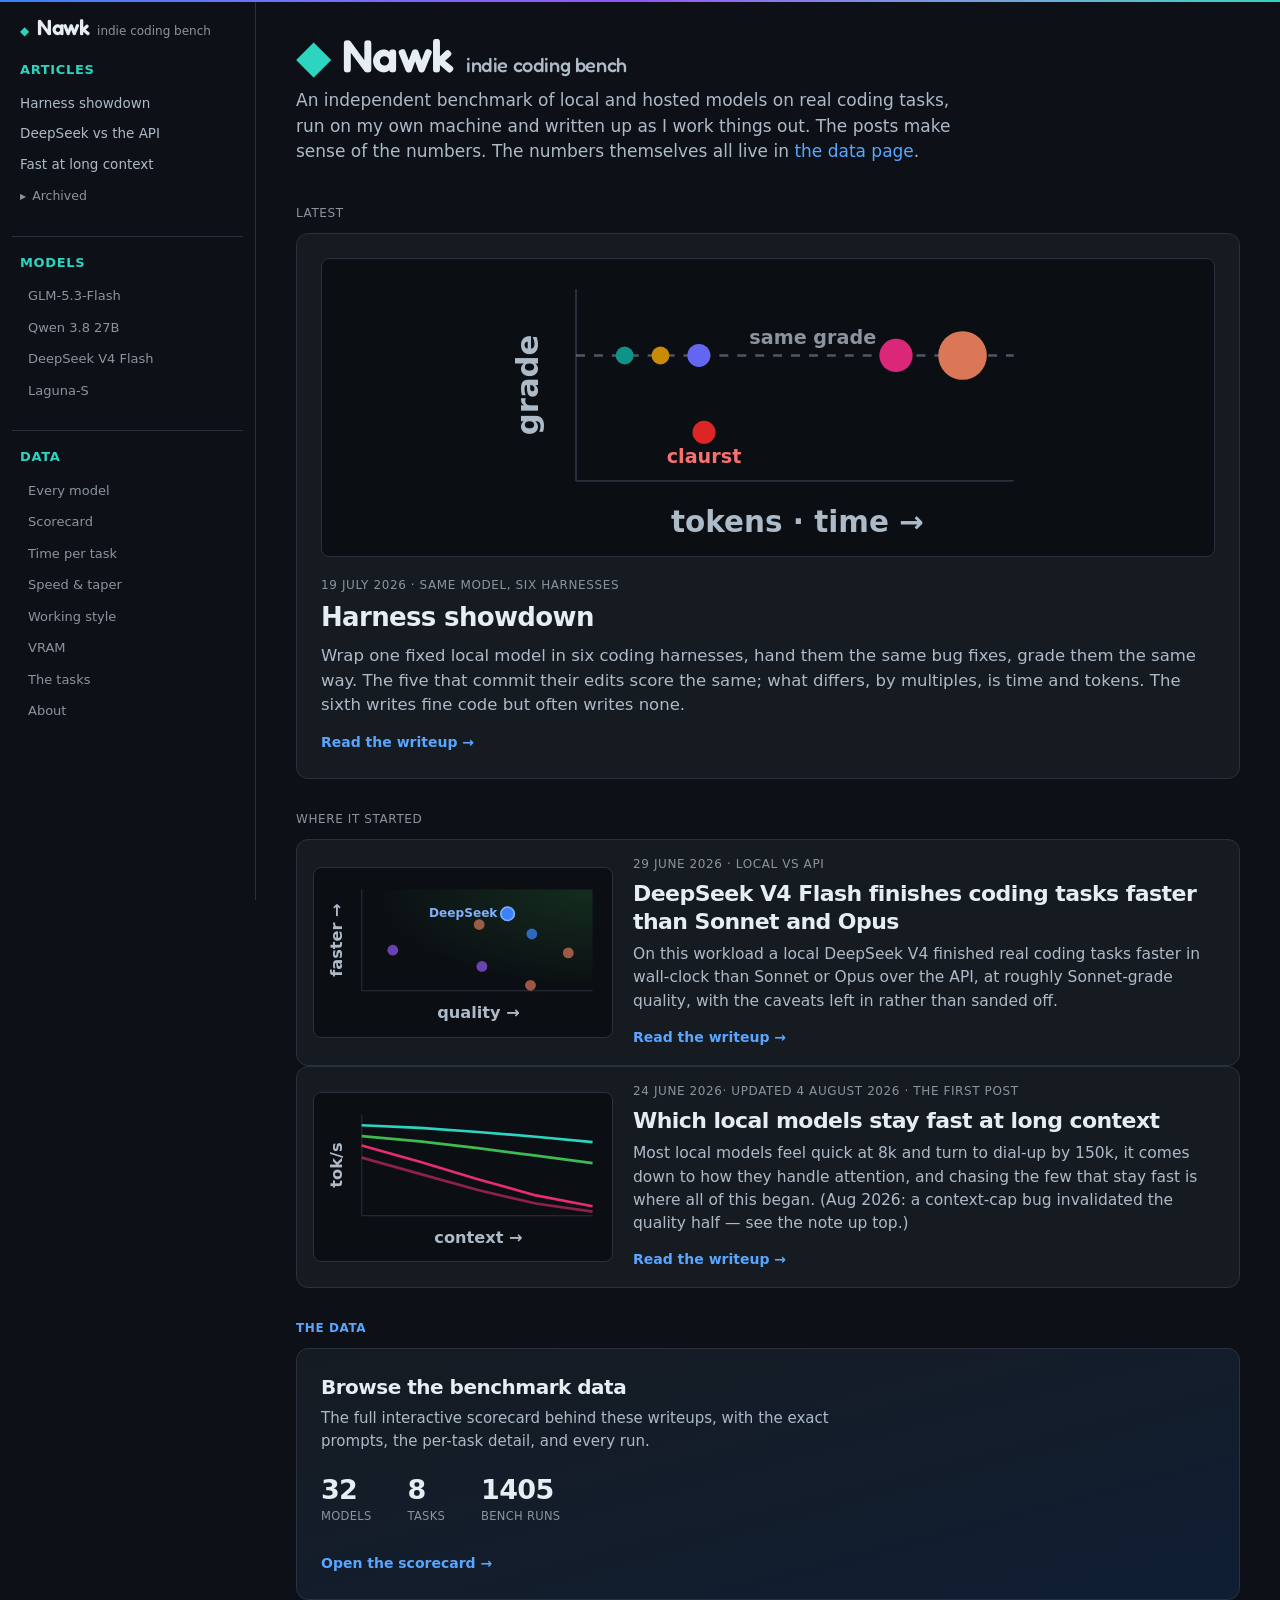
==== commit 010c3681: "Add GLM-5.3-Flash model page" ====
--- a/index.html
+++ b/index.html
@@ -11,40 +11,40 @@
 			href="https://fonts.googleapis.com/css2?family=Fredoka:wght@500;600;700&display=swap"
 			rel="stylesheet"
 		/>
-		<link href="./_app/immutable/entry/start.DOIolPzU.js" rel="modulepreload">
-		<link href="./_app/immutable/chunks/Czok7Xs1.js" rel="modulepreload">
+		<link href="./_app/immutable/entry/start.DxaZchG_.js" rel="modulepreload">
+		<link href="./_app/immutable/chunks/DQqSDUjj.js" rel="modulepreload">
 		<link href="./_app/immutable/chunks/CGDh-eqo.js" rel="modulepreload">
 		<link href="./_app/immutable/chunks/BuFlayix.js" rel="modulepreload">
 		<link href="./_app/immutable/chunks/BRYCOdeH.js" rel="modulepreload">
-		<link href="./_app/immutable/entry/app.C1AkoUK0.js" rel="modulepreload">
+		<link href="./_app/immutable/entry/app.BHRG_7oc.js" rel="modulepreload">
 		<link href="./_app/immutable/chunks/DYl5dUZ5.js" rel="modulepreload">
 		<link href="./_app/immutable/chunks/xihTtKlq.js" rel="modulepreload">
-		<link href="./_app/immutable/nodes/0.iGG5CUt5.js" rel="modulepreload">
-		<link href="./_app/immutable/chunks/DgyXCWqr.js" rel="modulepreload">
+		<link href="./_app/immutable/nodes/0.B5GD6oDu.js" rel="modulepreload">
+		<link href="./_app/immutable/chunks/DAH0dstq.js" rel="modulepreload">
 		<link href="./_app/immutable/chunks/Cnff18jI.js" rel="modulepreload">
-		<link href="./_app/immutable/chunks/CeHFTjX8.js" rel="modulepreload">
+		<link href="./_app/immutable/chunks/c4VNKg25.js" rel="modulepreload">
 		<link href="./_app/immutable/nodes/2.Bm8AAm_j.js" rel="modulepreload">
 		<link href="./_app/immutable/chunks/7vcmureJ.js" rel="modulepreload">
 		<link href="./_app/immutable/chunks/ClzrDbfN.js" rel="modulepreload">
 		<!--1uha8ag--><!----><title>Nawk - indie coding bench</title>
-		<link href="./_app/immutable/assets/0.D4KlvYzY.css" rel="stylesheet">
+		<link href="./_app/immutable/assets/0.C1zqa0FE.css" rel="stylesheet">
 	</head>
 	<body data-sveltekit-preload-data="hover">
-		<div style="display: contents"><!--[--><!--[0--><!--[--><div class="relative flex"><div class="pointer-events-none fixed inset-x-0 top-0 z-50 h-0.5 bg-gradient-to-r from-[#3B82F6] via-[#9257F5] to-brand"></div> <!--[-1--><!--]--> <aside class="sidebar border-r border-border bg-bg px-3 py-4 svelte-129hoe0"><a href="/" class="mb-5 flex items-baseline gap-2 px-2 text-fg no-underline"><span class="text-xs text-brand">◆</span> <span class="font-display text-[22px] font-semibold leading-none tracking-tight">Nawk</span> <span class="text-[12px] font-normal text-mut">indie coding bench</span></a> <p class="mb-2 mt-1 px-2 text-[13px] font-bold uppercase tracking-wider text-brand">Articles</p> <!--[--><a href="/articles/harness-showdown" class="block rounded-md px-2 py-1.5 text-[13.5px] leading-snug text-fgdim hover:bg-panel hover:text-fg svelte-129hoe0">Harness showdown</a><a href="/articles/local-vs-api" class="block rounded-md px-2 py-1.5 text-[13.5px] leading-snug text-fgdim hover:bg-panel hover:text-fg svelte-129hoe0">DeepSeek vs the API</a><a href="/articles/faster-local-model" class="block rounded-md px-2 py-1.5 text-[13.5px] leading-snug text-fgdim hover:bg-panel hover:text-fg svelte-129hoe0">Fast at long context</a><!--]--> <!--[0--><details class="group mt-0.5"><summary class="flex cursor-pointer list-none items-center gap-1.5 rounded-md px-2 py-1.5 text-[12.5px] text-mut hover:bg-panel hover:text-fgdim"><span class="text-[8px] transition-transform group-open:rotate-90">▶</span> Archived</summary> <!--[--><a href="/articles/harness-efficiency-not-quality" class="block rounded-md py-1.5 pl-6 pr-2 text-[12.5px] leading-snug text-mut hover:bg-panel hover:text-fg svelte-129hoe0">Efficiency, not quality</a><!--]--></details><!--]--> <a href="/models" class="mb-2 mt-6 block border-t border-border px-2 pt-4 text-[13px] font-bold uppercase tracking-wider text-brand hover:text-fg svelte-129hoe0">Models</a> <!--[--><a href="/models/qwen-3-8-27b" class="block rounded-md px-2 py-1.5 pl-4 text-[13px] text-mut hover:bg-panel hover:text-fg svelte-129hoe0">Qwen 3.8 27B</a><a href="/models/deepseek-v4-flash-0731" class="block rounded-md px-2 py-1.5 pl-4 text-[13px] text-mut hover:bg-panel hover:text-fg svelte-129hoe0">DeepSeek V4 Flash</a><a href="/models/laguna-s" class="block rounded-md px-2 py-1.5 pl-4 text-[13px] text-mut hover:bg-panel hover:text-fg svelte-129hoe0">Laguna-S</a><!--]--> <a href="/data" class="mb-2 mt-6 block border-t border-border px-2 pt-4 text-[13px] font-bold uppercase tracking-wider text-brand hover:text-fg">Data</a> <!--[--><a href="/data#models" class="block rounded-md px-2 py-1.5 pl-4 text-[13px] text-mut hover:bg-panel hover:text-fg svelte-129hoe0">Every model</a><a href="/data#scorecard" class="block rounded-md px-2 py-1.5 pl-4 text-[13px] text-mut hover:bg-panel hover:text-fg svelte-129hoe0">Scorecard</a><a href="/data#time" class="block rounded-md px-2 py-1.5 pl-4 text-[13px] text-mut hover:bg-panel hover:text-fg svelte-129hoe0">Time per task</a><a href="/data#speed" class="block rounded-md px-2 py-1.5 pl-4 text-[13px] text-mut hover:bg-panel hover:text-fg svelte-129hoe0">Speed &amp; taper</a><a href="/data#effort" class="block rounded-md px-2 py-1.5 pl-4 text-[13px] text-mut hover:bg-panel hover:text-fg svelte-129hoe0">Working style</a><a href="/data#vram" class="block rounded-md px-2 py-1.5 pl-4 text-[13px] text-mut hover:bg-panel hover:text-fg svelte-129hoe0">VRAM</a><a href="/data#tasks" class="block rounded-md px-2 py-1.5 pl-4 text-[13px] text-mut hover:bg-panel hover:text-fg svelte-129hoe0">The tasks</a><a href="/data#about" class="block rounded-md px-2 py-1.5 pl-4 text-[13px] text-mut hover:bg-panel hover:text-fg svelte-129hoe0">About</a><!--]--></aside><!----> <div class="flex min-h-screen min-w-0 flex-1 flex-col"><div class="sticky top-0 z-20 flex items-center gap-3 border-b border-border bg-bg/90 px-4 py-3 backdrop-blur md:hidden"><button aria-label="Open menu" class="flex flex-col gap-1 rounded-lg p-1.5 hover:bg-panel"><span class="h-0.5 w-5 rounded bg-fgdim"></span> <span class="h-0.5 w-5 rounded bg-fgdim"></span> <span class="h-0.5 w-5 rounded bg-fgdim"></span></button> <a href="/" class="flex items-baseline gap-1.5 text-sm font-bold tracking-tight text-fg no-underline"><span class="text-[10px] text-brand">◆</span>Nawk</a></div> <main class="mx-auto w-full max-w-5xl flex-1 px-4 py-8 md:px-10"><!--[--><section class="mb-10 max-w-2xl"><h1 class="mb-2 flex items-baseline gap-3 font-display tracking-tight"><span class="text-[46px] font-semibold leading-none"><span class="text-brand">◆</span> Nawk</span> <span class="text-[20px] font-medium text-fgdim">indie coding bench</span></h1> <p class="text-[17px] text-fgdim">An independent benchmark of local and hosted models on real coding tasks, run on my own machine
+		<div style="display: contents"><!--[--><!--[0--><!--[--><div class="relative flex"><div class="pointer-events-none fixed inset-x-0 top-0 z-50 h-0.5 bg-gradient-to-r from-[#3B82F6] via-[#9257F5] to-brand"></div> <!--[-1--><!--]--> <aside class="sidebar border-r border-border bg-bg px-3 py-4 svelte-129hoe0"><a href="/" class="mb-5 flex items-baseline gap-2 px-2 text-fg no-underline"><span class="text-xs text-brand">◆</span> <span class="font-display text-[22px] font-semibold leading-none tracking-tight">Nawk</span> <span class="text-[12px] font-normal text-mut">indie coding bench</span></a> <p class="mb-2 mt-1 px-2 text-[13px] font-bold uppercase tracking-wider text-brand">Articles</p> <!--[--><a href="/articles/harness-showdown" class="block rounded-md px-2 py-1.5 text-[13.5px] leading-snug text-fgdim hover:bg-panel hover:text-fg svelte-129hoe0">Harness showdown</a><a href="/articles/local-vs-api" class="block rounded-md px-2 py-1.5 text-[13.5px] leading-snug text-fgdim hover:bg-panel hover:text-fg svelte-129hoe0">DeepSeek vs the API</a><a href="/articles/faster-local-model" class="block rounded-md px-2 py-1.5 text-[13.5px] leading-snug text-fgdim hover:bg-panel hover:text-fg svelte-129hoe0">Fast at long context</a><!--]--> <!--[0--><details class="group mt-0.5"><summary class="flex cursor-pointer list-none items-center gap-1.5 rounded-md px-2 py-1.5 text-[12.5px] text-mut hover:bg-panel hover:text-fgdim"><span class="text-[8px] transition-transform group-open:rotate-90">▶</span> Archived</summary> <!--[--><a href="/articles/harness-efficiency-not-quality" class="block rounded-md py-1.5 pl-6 pr-2 text-[12.5px] leading-snug text-mut hover:bg-panel hover:text-fg svelte-129hoe0">Efficiency, not quality</a><!--]--></details><!--]--> <a href="/models" class="mb-2 mt-6 block border-t border-border px-2 pt-4 text-[13px] font-bold uppercase tracking-wider text-brand hover:text-fg svelte-129hoe0">Models</a> <!--[--><a href="/models/glm-5-3-flash" class="block rounded-md px-2 py-1.5 pl-4 text-[13px] text-mut hover:bg-panel hover:text-fg svelte-129hoe0">GLM-5.3-Flash</a><a href="/models/qwen-3-8-27b" class="block rounded-md px-2 py-1.5 pl-4 text-[13px] text-mut hover:bg-panel hover:text-fg svelte-129hoe0">Qwen 3.8 27B</a><a href="/models/deepseek-v4-flash-0731" class="block rounded-md px-2 py-1.5 pl-4 text-[13px] text-mut hover:bg-panel hover:text-fg svelte-129hoe0">DeepSeek V4 Flash</a><a href="/models/laguna-s" class="block rounded-md px-2 py-1.5 pl-4 text-[13px] text-mut hover:bg-panel hover:text-fg svelte-129hoe0">Laguna-S</a><!--]--> <a href="/data" class="mb-2 mt-6 block border-t border-border px-2 pt-4 text-[13px] font-bold uppercase tracking-wider text-brand hover:text-fg">Data</a> <!--[--><a href="/data#models" class="block rounded-md px-2 py-1.5 pl-4 text-[13px] text-mut hover:bg-panel hover:text-fg svelte-129hoe0">Every model</a><a href="/data#scorecard" class="block rounded-md px-2 py-1.5 pl-4 text-[13px] text-mut hover:bg-panel hover:text-fg svelte-129hoe0">Scorecard</a><a href="/data#time" class="block rounded-md px-2 py-1.5 pl-4 text-[13px] text-mut hover:bg-panel hover:text-fg svelte-129hoe0">Time per task</a><a href="/data#speed" class="block rounded-md px-2 py-1.5 pl-4 text-[13px] text-mut hover:bg-panel hover:text-fg svelte-129hoe0">Speed &amp; taper</a><a href="/data#effort" class="block rounded-md px-2 py-1.5 pl-4 text-[13px] text-mut hover:bg-panel hover:text-fg svelte-129hoe0">Working style</a><a href="/data#vram" class="block rounded-md px-2 py-1.5 pl-4 text-[13px] text-mut hover:bg-panel hover:text-fg svelte-129hoe0">VRAM</a><a href="/data#tasks" class="block rounded-md px-2 py-1.5 pl-4 text-[13px] text-mut hover:bg-panel hover:text-fg svelte-129hoe0">The tasks</a><a href="/data#about" class="block rounded-md px-2 py-1.5 pl-4 text-[13px] text-mut hover:bg-panel hover:text-fg svelte-129hoe0">About</a><!--]--></aside><!----> <div class="flex min-h-screen min-w-0 flex-1 flex-col"><div class="sticky top-0 z-20 flex items-center gap-3 border-b border-border bg-bg/90 px-4 py-3 backdrop-blur md:hidden"><button aria-label="Open menu" class="flex flex-col gap-1 rounded-lg p-1.5 hover:bg-panel"><span class="h-0.5 w-5 rounded bg-fgdim"></span> <span class="h-0.5 w-5 rounded bg-fgdim"></span> <span class="h-0.5 w-5 rounded bg-fgdim"></span></button> <a href="/" class="flex items-baseline gap-1.5 text-sm font-bold tracking-tight text-fg no-underline"><span class="text-[10px] text-brand">◆</span>Nawk</a></div> <main class="mx-auto w-full max-w-5xl flex-1 px-4 py-8 md:px-10"><!--[--><section class="mb-10 max-w-2xl"><h1 class="mb-2 flex items-baseline gap-3 font-display tracking-tight"><span class="text-[46px] font-semibold leading-none"><span class="text-brand">◆</span> Nawk</span> <span class="text-[20px] font-medium text-fgdim">indie coding bench</span></h1> <p class="text-[17px] text-fgdim">An independent benchmark of local and hosted models on real coding tasks, run on my own machine
 		and written up as I work things out. 		The posts make sense of the numbers. The numbers themselves all live in <a href="/data" class="text-acc hover:underline">the data page</a>.</p></section> <p class="mb-3 mt-6 text-xs uppercase tracking-wider text-mut">Latest</p> <article class="rounded-xl border border-border bg-panel p-6"><a href="/articles/harness-showdown" class="mb-5 flex items-center justify-center overflow-hidden rounded-lg border border-border bg-[#0b0e13] px-4 py-3 transition-colors hover:border-acc" aria-label="Harness showdown"><div class="w-full max-w-lg"><!--[2--><svg viewBox="0 0 400 214" class="block h-auto w-full" role="img" aria-label="same grade band, one harness falls out, very different cost"><line x1="50" y1="14" x2="50" y2="164" stroke="#2a313c" stroke-width="1.5"></line><line x1="50" y1="164" x2="392" y2="164" stroke="#2a313c" stroke-width="1.5"></line><line x1="50" y1="66" x2="392" y2="66" stroke="#8b949e" stroke-width="2" stroke-dasharray="7 7" stroke-opacity="0.55"></line><text x="235" y="57" fill="#8b949e" font-size="15" font-weight="600" text-anchor="middle">same grade</text><circle cx="88" cy="66" r="7" fill="#0D9488"></circle><circle cx="116" cy="66" r="7" fill="#CA8A04"></circle><circle cx="146" cy="66" r="9" fill="#6366F1"></circle><circle cx="300" cy="66" r="13" fill="#DB2777"></circle><circle cx="352" cy="66" r="19" fill="#D97757"></circle><circle cx="150" cy="126" r="9" fill="#DC2626"></circle><text x="150" y="150" fill="#F87171" font-size="15" font-weight="600" text-anchor="middle">claurst</text><text transform="rotate(-90 20 89)" x="20" y="89" fill="#adbac7" font-size="24" font-weight="600" text-anchor="middle">grade</text><text x="223" y="204" fill="#adbac7" font-size="23" font-weight="600" text-anchor="middle">tokens · time →</text></svg><!--]--><!----></div></a> <p class="mb-2 text-xs uppercase tracking-wider text-mut">19 July 2026 · same model, six harnesses</p> <h2 class="mb-2.5 text-[26px] font-semibold leading-tight tracking-tight"><a href="/articles/harness-showdown" class="text-fg hover:text-acc">Harness showdown</a></h2> <p class="mb-3 text-[16.5px] text-fgdim">Wrap one fixed local model in six coding harnesses, hand them the same bug fixes, grade them the same way. The five that commit their edits score the same; what differs, by multiples, is time and tokens. The sixth writes fine code but often writes none.</p> <a href="/articles/harness-showdown" class="text-sm font-semibold text-acc hover:underline">Read the writeup →</a></article> <p class="mb-3 mt-8 text-xs uppercase tracking-wider text-mut">Where it started</p> <!--[--><article class="grid grid-cols-1 items-center gap-5 rounded-xl border border-border bg-panel p-4 sm:grid-cols-[300px_1fr]"><a href="/articles/local-vs-api" class="flex items-center overflow-hidden rounded-lg border border-border bg-[#0b0e13] px-3.5 py-3 transition-colors hover:border-acc" aria-label="DeepSeek V4 Flash finishes coding tasks faster than Sonnet and Opus"><!--[0--><svg viewBox="0 0 400 214" class="block h-auto w-full" role="img" aria-label="quality vs speed"><defs><radialGradient id="tg-qs" cx="100%" cy="0%" r="140%"><stop offset="0%" stop-color="#3fb950" stop-opacity="0.18"></stop><stop offset="70%" stop-color="#3fb950" stop-opacity="0"></stop></radialGradient></defs><rect x="50" y="14" width="342" height="150" fill="url(#tg-qs)"></rect><line x1="50" y1="14" x2="50" y2="164" stroke="#2a313c" stroke-width="1.5"></line><line x1="50" y1="164" x2="392" y2="164" stroke="#2a313c" stroke-width="1.5"></line><circle cx="96" cy="104" r="8" fill="#9257F5" fill-opacity="0.7"></circle><circle cx="228" cy="128" r="8" fill="#9257F5" fill-opacity="0.7"></circle><circle cx="224" cy="66" r="8" fill="#D97757" fill-opacity="0.7"></circle><circle cx="300" cy="156" r="8" fill="#D97757" fill-opacity="0.7"></circle><circle cx="356" cy="108" r="8" fill="#D97757" fill-opacity="0.7"></circle><circle cx="302" cy="80" r="8" fill="#3B82F6" fill-opacity="0.75"></circle><circle cx="266" cy="50" r="10" fill="#3B82F6" stroke="#7FB0FF" stroke-width="2.5"></circle><text x="251" y="55" text-anchor="end" fill="#7FB0FF" font-size="18" font-weight="600">DeepSeek</text><text transform="rotate(-90 20 89)" x="20" y="89" fill="#adbac7" font-size="24" font-weight="600" text-anchor="middle">faster →</text><text x="223" y="204" fill="#adbac7" font-size="24" font-weight="600" text-anchor="middle">quality →</text></svg><!--]--><!----></a> <div><p class="mb-2 text-xs uppercase tracking-wider text-mut">29 June 2026<!--[-1--><!--]--> · local vs API</p> <h2 class="mb-2 text-[22px] font-semibold leading-tight tracking-tight"><a href="/articles/local-vs-api" class="text-fg hover:text-acc">DeepSeek V4 Flash finishes coding tasks faster than Sonnet and Opus</a></h2> <p class="mb-3 text-[15.5px] text-fgdim">On this workload a local DeepSeek V4 finished real coding tasks faster in wall-clock than Sonnet or Opus over the API, at roughly Sonnet-grade quality, with the caveats left in rather than sanded off.</p> <a href="/articles/local-vs-api" class="text-sm font-semibold text-acc hover:underline">Read the writeup →</a></div></article><article class="grid grid-cols-1 items-center gap-5 rounded-xl border border-border bg-panel p-4 sm:grid-cols-[300px_1fr]"><a href="/articles/faster-local-model" class="flex items-center overflow-hidden rounded-lg border border-border bg-[#0b0e13] px-3.5 py-3 transition-colors hover:border-acc" aria-label="Which local models stay fast at long context"><!--[1--><svg viewBox="0 0 400 214" class="block h-auto w-full" role="img" aria-label="decode speed vs context"><line x1="50" y1="14" x2="50" y2="164" stroke="#2a313c" stroke-width="1.5"></line><line x1="50" y1="164" x2="392" y2="164" stroke="#2a313c" stroke-width="1.5"></line><polyline points="50,30 136,34 222,40 308,47 392,55" fill="none" stroke="#2DD4BF" stroke-width="4"></polyline><polyline points="50,46 136,54 222,64 308,75 392,86" fill="none" stroke="#3FB950" stroke-width="4"></polyline><polyline points="50,60 136,84 222,110 308,134 392,150" fill="none" stroke="#E62E6E" stroke-width="4"></polyline><polyline points="50,78 136,102 222,126 308,146 392,158" fill="none" stroke="#E62E6E" stroke-width="4" stroke-opacity="0.6"></polyline><text transform="rotate(-90 20 89)" x="20" y="89" fill="#adbac7" font-size="24" font-weight="600" text-anchor="middle">tok/s</text><text x="223" y="204" fill="#adbac7" font-size="24" font-weight="600" text-anchor="middle">context →</text></svg><!--]--><!----></a> <div><p class="mb-2 text-xs uppercase tracking-wider text-mut">24 June 2026<!--[0-->· updated 4 August 2026<!--]--> · the first post</p> <h2 class="mb-2 text-[22px] font-semibold leading-tight tracking-tight"><a href="/articles/faster-local-model" class="text-fg hover:text-acc">Which local models stay fast at long context</a></h2> <p class="mb-3 text-[15.5px] text-fgdim">Most local models feel quick at 8k and turn to dial-up by 150k, it comes down to how they handle attention, and chasing the few that stay fast is where all of this began. (Aug 2026: a context-cap bug invalidated the quality half — see the note up top.)</p> <a href="/articles/faster-local-model" class="text-sm font-semibold text-acc hover:underline">Read the writeup →</a></div></article><!--]--> <p class="mb-3 mt-8 text-xs font-semibold uppercase tracking-wider text-acc">The data</p> <div class="rounded-xl border border-border bg-gradient-to-br from-panel to-[#0f1e33] p-6 transition-colors hover:border-acc"><h3 class="mb-1.5 text-xl font-semibold tracking-tight"><a href="/data" class="text-fg hover:text-acc">Browse the benchmark data</a></h3> <p class="mb-6 max-w-[60ch] text-[15px] text-fgdim">The full interactive scorecard behind these writeups, with the exact prompts, the per-task
 		detail, and every run.</p> <div class="mb-6 flex flex-wrap gap-9"><!--[--><div><b class="block text-[27px] font-semibold leading-none tracking-tight text-fg tabular-nums">32</b> <span class="text-[11.5px] uppercase tracking-wide text-mut">models</span></div><div><b class="block text-[27px] font-semibold leading-none tracking-tight text-fg tabular-nums">8</b> <span class="text-[11.5px] uppercase tracking-wide text-mut">tasks</span></div><div><b class="block text-[27px] font-semibold leading-none tracking-tight text-fg tabular-nums">1405</b> <span class="text-[11.5px] uppercase tracking-wide text-mut">bench runs</span></div><!--]--></div> <a href="/data" class="text-sm font-semibold text-acc hover:underline">Open the scorecard →</a></div><!--]--><!----></main></div></div><!--]--><!--]--> <!--[-1--><!--]--><!--]-->
-			<script type="application/json" data-sveltekit-fetched data-url="/data/scorecard.json">{"status":200,"statusText":"","headers":{},"body":"{\"meta\":{\"opus-5\":{\"disp\":\"Opus 5\",\"kind\":\"API ref\",\"compose\":null,\"hf\":null,\"dl\":\"claude -p --model claude-opus-5 (Claude Code as agent)\"},\"opus-4.8\":{\"disp\":\"Opus 4.8\",\"kind\":\"API ref\",\"compose\":null,\"hf\":null,\"dl\":\"claude -p --model claude-opus-4-8 (Claude Code as agent)\"},\"sonnet-4.5\":{\"disp\":\"Sonnet 4.5\",\"kind\":\"API ref\",\"compose\":null,\"hf\":null,\"dl\":\"claude -p --model claude-sonnet-4-5-20250929\"},\"sonnet-5\":{\"disp\":\"Sonnet 5\",\"kind\":\"API ref\",\"compose\":null,\"hf\":null,\"dl\":\"claude -p --model claude-sonnet-5\"},\"fable-5\":{\"disp\":\"Fable 5\",\"kind\":\"API ref\",\"compose\":null,\"hf\":null,\"dl\":\"claude -p --model claude-fable-5\"},\"deepseek-v4-flash\":{\"disp\":\"DeepSeek V4 Flash (Think High)\",\"kind\":\"vLLM b12x\",\"compose\":\"~/vllm/compose-DeepSeek-V4-Flash-b12x.yml\",\"hf\":\"deepseek-ai/DeepSeek-V4-Flash\",\"dl\":\"hf download deepseek-ai/DeepSeek-V4-Flash --local-dir ~/models/DeepSeek-V4-Flash\"},\"glm53-flash-mtpfixed\":{\"disp\":\"GLM-5.3-Flash\",\"kind\":\"SGLang SM120\",\"compose\":\"~/vllm/serve-GLM-5.3-Flash-ormandj.sh\",\"hf\":\"ormandj/GLM-5.3-Flash-W4A16-NVFP4-K32-Experts-FP8-WO\",\"dl\":\"hf download ormandj/GLM-5.3-Flash-W4A16-NVFP4-K32-Experts-FP8-WO  # W4A16-NVFP4 experts + FP8 attention; needs ghcr.io/ormandj/sglang-glm53-flash-sm120:v0.4.3 (modelopt_mixed; upstream vLLM/SGLang do NOT load it)\"},\"deepseek-v4-flash-0731\":{\"disp\":\"DeepSeek V4 Flash 0731 (Think High)\",\"kind\":\"vLLM b12x\",\"compose\":\"~/vllm/compose-DeepSeek-V4-Flash-0731-b12x.yml\",\"hf\":\"deepseek-ai/DeepSeek-V4-Flash-0731\",\"dl\":\"hf download deepseek-ai/DeepSeek-V4-Flash-0731 --local-dir ~/models/DeepSeek-V4-Flash-0731\"},\"deepseek-v4-max\":{\"disp\":\"DeepSeek V4 Flash (Think Max)\",\"kind\":\"vLLM b12x\",\"compose\":\"~/vllm/compose-DeepSeek-V4-Flash-b12x-MAX.yml\",\"hf\":\"deepseek-ai/DeepSeek-V4-Flash\",\"dl\":\"(same weights as High; reasoning_effort=max)\"},\"qwen3.6-27b-int4\":{\"disp\":\"Qwen3.6 27B INT4\",\"kind\":\"vLLM\",\"compose\":\"~/vllm/compose-Qwen3.6-27B-AutoRound-INT4.yml\",\"hf\":\"Lorbus/Qwen3.6-27B-int4-AutoRound\",\"dl\":\"hf download Lorbus/Qwen3.6-27B-int4-AutoRound --local-dir ~/models/Qwen3.6-27B-AutoRound-INT4\"},\"qwen3.6-35b-awq\":{\"disp\":\"Qwen3.6 35B A3B AWQ\",\"kind\":\"vLLM\",\"compose\":\"~/vllm/compose-Qwen3.6-35B-A3B-AWQ.yml\",\"hf\":\"QuantTrio/Qwen3.6-35B-A3B-AWQ\",\"dl\":\"hf download QuantTrio/Qwen3.6-35B-A3B-AWQ --local-dir ~/models/Qwen3.6-35B-A3B-AWQ\"},\"qwen3.6-35b-fp8-mtp\":{\"disp\":\"Qwen3.6 35B A3B\",\"kind\":\"vLLM\",\"compose\":\"~/vllm/compose-Qwen3.6-35B-A3B-FP8-MTP.yml\",\"hf\":\"Qwen/Qwen3.6-35B-A3B-FP8\",\"dl\":\"hf download Qwen/Qwen3.6-35B-A3B-FP8 --local-dir ~/models/Qwen3.6-35B-A3B-FP8\"},\"ornith-35b\":{\"disp\":\"Ornith-1.0-35B\",\"kind\":\"vLLM\",\"compose\":\"~/vllm/compose-Ornith-1.0-35B-FP8.yml\",\"hf\":\"deepreinforce-ai/Ornith-1.0-35B-FP8\",\"dl\":\"hf download deepreinforce-ai/Ornith-1.0-35B-FP8 --local-dir ~/models/Ornith-1.0-35B-FP8\"},\"laguna-thinking\":{\"disp\":\"Laguna S 2.1 NVFP4\",\"kind\":\"vLLM\",\"compose\":\"~/vllm/compose-Laguna-S-2.1-NVFP4-thinking.yml\",\"hf\":\"poolside/Laguna-S-2.1-NVFP4\",\"dl\":\"hf download poolside/Laguna-S-2.1-NVFP4 --local-dir ~/models/Laguna-S-2.1-NVFP4\"},\"nemotron-3.5-lightning\":{\"disp\":\"Nemotron 3.5 Lightning (prelim n=2)\",\"kind\":\"vLLM\",\"compose\":\"~/vllm/compose-Nemotron-3.5-Lightning-BF16.yml\",\"hf\":\"nvidia/Nemotron-3.5-Lightning-30B-A3B (BF16)\",\"dl\":\"hf download nvidia/Nemotron-3.5-Lightning-30B-A3B --local-dir ~/models/Nemotron-3.5-Lightning-30B-A3B-BF16\"},\"deepseek-v4-flash-preview\":{\"disp\":\"DeepSeek V4 Flash preview (Think High)\",\"kind\":\"vLLM b12x\",\"compose\":\"~/vllm/compose-DeepSeek-V4-Flash-preview-hdd.yml\",\"hf\":\"deepseek-ai/DeepSeek-V4-Flash (2026-06 preview)\",\"dl\":\"(archived to /mnt/8TB/models2/DeepSeek-V4-Flash)\"},\"qwen3.6-27b-int4-fixedtmpl\":{\"disp\":\"Qwen3.6 27B INT4\",\"kind\":\"vLLM\",\"compose\":\"~/vllm/compose-Qwen3.6-27B-AutoRound-INT4-fixedtmpl-tp2.yml\",\"hf\":\"Lorbus/Qwen3.6-27B-int4-AutoRound + froggeric v22 chat template\",\"dl\":\"hf download Lorbus/Qwen3.6-27B-int4-AutoRound --local-dir ~/models/Qwen3.6-27B-AutoRound-INT4\"},\"laguna-aug2026\":{\"disp\":\"Laguna S 2.1 NVFP4 (Aug 2026)\",\"kind\":\"vLLM\",\"compose\":\"~/vllm/compose-Laguna-S-2.1-NVFP4-aug2026.yml\",\"hf\":\"poolside/Laguna-S-2.1-NVFP4 (Aug-2026)\",\"dl\":\"(models2 archive)\"},\"qwen3.8-27b-fp8-medium\":{\"disp\":\"Qwen3.8 27B FP8 (medium)\",\"kind\":\"vLLM nightly\",\"compose\":\"~/vllm/compose-Qwen3.8-27B-FP8-medium.yml\",\"hf\":\"Qwen/Qwen3.8-27B-FP8 + froggeric v22 medium template\",\"dl\":\"hf download Qwen/Qwen3.8-27B-FP8 --local-dir ~/models/Qwen3.8-27B-FP8\"},\"qwen3.6-27b-nvfp4-medium\":{\"disp\":\"Qwen3.6 27B\",\"kind\":\"vLLM nightly\",\"compose\":\"~/vllm/compose-Qwen3.6-27B-NVFP4-medium.yml\",\"hf\":\"unsloth/Qwen3.6-27B-NVFP4 + froggeric v22 medium template\",\"dl\":\"hf download unsloth/Qwen3.6-27B-NVFP4 --local-dir ~/models/Qwen3.6-27B-NVFP4\"},\"qwen3.8-27b-nvfp4-medium\":{\"disp\":\"Qwen3.8 27B\",\"kind\":\"vLLM nightly\",\"compose\":\"~/vllm/compose-Qwen3.8-27B-NVFP4-medium.yml\",\"hf\":\"Qwen/Qwen3.8-27B-NVFP4 (native FP4, FlashInfer) + froggeric v22 medium template\",\"dl\":\"hf download Qwen/Qwen3.8-27B-NVFP4 --local-dir ~/models/Qwen3.8-27B-NVFP4\"}},\"order\":[\"opus-5\",\"opus-4.8\",\"fable-5\",\"sonnet-5\",\"deepseek-v4-flash\",\"deepseek-v4-flash-0731\",\"glm53-flash-mtpfixed\",\"deepseek-v4-flash-preview\",\"laguna-thinking\",\"laguna-aug2026\",\"qwen3.6-35b-fp8-mtp\",\"qwen3.8-27b-fp8-medium\",\"qwen3.8-27b-nvfp4-medium\",\"qwen3.6-27b-nvfp4-medium\",\"qwen3.6-35b-awq\",\"nemotron-3.5-lightning\",\"qwen3.6-27b-int4-fixedtmpl\",\"qwen3.6-27b-int4\",\"deepseek-v4-max\",\"sonnet-4.5\"],\"tasks\":[\"cand-01\",\"cand-02\",\"cand-03\",\"cand-04\",\"cand-05\",\"cand-06\",\"cand-07\",\"cand-08\"],\"weights\":{\"glm53-flash-mtpfixed\":178,\"deepseek-v4-flash\":150,\"deepseek-v4-flash-0731\":167,\"deepseek-v4-max\":150,\"qwen3.6-27b-int4\":18,\"qwen3.6-35b-awq\":25,\"ornith-35b\":36,\"laguna-thinking\":67,\"qwen3.6-35b-fp8-mtp\":35,\"nemotron-3.5-lightning\":62,\"deepseek-v4-flash-preview\":150,\"qwen3.6-27b-int4-fixedtmpl\":18,\"laguna-aug2026\":93,\"qwen3.8-27b-fp8-medium\":31,\"qwen3.6-27b-nvfp4-medium\":23,\"qwen3.8-27b-nvfp4-medium\":23},\"disc\":[\"cand-01\",\"cand-02\",\"cand-03\",\"cand-05\",\"cand-06\",\"cand-08\"],\"pub\":true,\"sections\":[{\"id\":\"score\",\"label\":\"Scorecard\",\"group\":\"Results\"},{\"id\":\"models\",\"label\":\"Models\",\"group\":\"Results\"},{\"id\":\"speed\",\"label\":\"Speed\",\"group\":\"Results\"},{\"id\":\"corr\",\"label\":\"Time per task\",\"group\":\"Results\"},{\"id\":\"tokens\",\"label\":\"Effort\",\"group\":\"Results\"},{\"id\":\"vram\",\"label\":\"VRAM\",\"group\":\"Results\"},{\"id\":\"tasks\",\"label\":\"The tasks\",\"group\":\"Method\"},{\"id\":\"repro\",\"label\":\"Reproducibility\",\"group\":\"Method\"},{\"id\":\"coverage\",\"label\":\"Coverage\",\"group\":\"Method\"},{\"id\":\"about\",\"label\":\"About\",\"group\":\"Method\"}],\"short\":{\"glm53-flash-mtpfixed\":\"GLM-5.3-Flash\",\"opus-5\":\"Opus 5\",\"opus-4.8\":\"Opus 4.8\",\"sonnet-4.5\":\"Sonnet 4.5\",\"sonnet-5\":\"Sonnet 5\",\"fable-5\":\"Fable 5\",\"deepseek-v4-flash\":\"DS V4 High\",\"deepseek-v4-flash-0731\":\"DS V4 0731\",\"deepseek-v4-max\":\"DS V4 Max\",\"qwen3.6-27b-int4\":\"Qwen3.6 27B INT4\",\"qwen3.6-35b-awq\":\"Qwen3.6 35B AWQ\",\"ornith-35b\":\"Ornith 35B\",\"laguna-thinking\":\"Laguna S\",\"qwen3.6-35b-fp8-mtp\":\"Qwen3.6 35B\",\"nemotron-3.5-lightning\":\"Nemotron 3.5\",\"deepseek-v4-flash-preview\":\"DS V4 preview\",\"qwen3.6-27b-int4-fixedtmpl\":\"Qwen3.6 27B\",\"laguna-aug2026\":\"Laguna S Aug\",\"qwen3.8-27b-fp8-medium\":\"Qwen3.8 27B\",\"qwen3.6-27b-nvfp4-medium\":\"Qwen3.6 27B\",\"qwen3.8-27b-nvfp4-medium\":\"Qwen3.8 27B\"},\"experimental\":[],\"archived\":[\"opus-4.8\",\"fable-5\",\"deepseek-v4-flash\",\"deepseek-v4-max\",\"qwen3.6-35b-awq\",\"qwen3.6-27b-int4\",\"laguna-aug2026\",\"nemotron-3.5-lightning\",\"qwen3.8-27b-fp8-medium\",\"qwen3.6-27b-int4-fixedtmpl\"],\"scorecard\":{\"opus-5\":{\"tasks\":{\"cand-01\":{\"tiers\":[\"gold\",\"silver\",\"gold\"],\"best\":\"gold\",\"n\":3,\"avg_wall\":337},\"cand-02\":{\"tiers\":[\"gold\",\"gold\",\"gold\",\"gold\",\"gold\",\"gold\",\"gold\",\"gold\"],\"best\":\"gold\",\"n\":8,\"avg_wall\":220},\"cand-03\":{\"tiers\":[\"silver\",\"silver\",\"fail\",\"gold\",\"gold\",\"fail\",\"silver\",\"gold\"],\"best\":\"gold\",\"n\":8,\"avg_wall\":656},\"cand-04\":{\"tiers\":[\"gold\",\"gold\",\"gold\"],\"best\":\"gold\",\"n\":3,\"avg_wall\":109},\"cand-05\":{\"tiers\":[\"gold\",\"gold\",\"gold\"],\"best\":\"gold\",\"n\":3,\"avg_wall\":137},\"cand-06\":{\"tiers\":[\"gold\",\"gold\",\"gold\",\"silver\",\"silver\",\"silver\",\"gold\",\"silver\"],\"best\":\"gold\",\"n\":8,\"avg_wall\":709},\"cand-07\":{\"tiers\":[\"gold\",\"gold\",\"gold\"],\"best\":\"gold\",\"n\":3,\"avg_wall\":111},\"cand-08\":{\"tiers\":[\"gold\",\"gold\",\"gold\",\"gold\",\"gold\",\"gold\",\"gold\",\"gold\"],\"best\":\"gold\",\"n\":8,\"avg_wall\":463}},\"tally\":{\"gold\":8},\"avg_wall\":343},\"opus-4.8\":{\"tasks\":{\"cand-01\":{\"tiers\":[\"silver\",\"silver\",\"silver\"],\"best\":\"silver\",\"n\":3,\"avg_wall\":465},\"cand-02\":{\"tiers\":[\"gold\",\"gold\",\"gold\",\"gold\",\"gold\",\"gold\",\"gold\",\"gold\"],\"best\":\"gold\",\"n\":8,\"avg_wall\":263},\"cand-03\":{\"tiers\":[\"gold\",\"gold\",\"gold\",\"silver\",\"gold\",\"gold\",\"gold\",\"gold\"],\"best\":\"gold\",\"n\":8,\"avg_wall\":177},\"cand-04\":{\"tiers\":[\"gold\",\"gold\",\"gold\"],\"best\":\"gold\",\"n\":3,\"avg_wall\":100},\"cand-05\":{\"tiers\":[\"gold\",\"gold\",\"gold\"],\"best\":\"gold\",\"n\":3,\"avg_wall\":126},\"cand-06\":{\"tiers\":[\"gold\",\"fail\",\"fail\",\"silver\",\"fail\",\"fail\",\"gold\",\"silver\"],\"best\":\"gold\",\"n\":8,\"avg_wall\":756},\"cand-07\":{\"tiers\":[\"gold\",\"gold\",\"gold\"],\"best\":\"gold\",\"n\":3,\"avg_wall\":204},\"cand-08\":{\"tiers\":[\"gold\",\"gold\",\"gold\",\"gold\",\"gold\",\"gold\",\"gold\",\"gold\"],\"best\":\"gold\",\"n\":8,\"avg_wall\":371}},\"tally\":{\"silver\":1,\"gold\":7},\"avg_wall\":308},\"fable-5\":{\"tasks\":{\"cand-01\":{\"tiers\":[\"silver\",\"silver\",\"gold\"],\"best\":\"gold\",\"n\":3,\"avg_wall\":280},\"cand-02\":{\"tiers\":[\"gold\",\"gold\",\"gold\"],\"best\":\"gold\",\"n\":3,\"avg_wall\":232},\"cand-03\":{\"tiers\":[\"gold\",\"silver\",\"fail\"],\"best\":\"gold\",\"n\":3,\"avg_wall\":65},\"cand-04\":{\"tiers\":[\"gold\"],\"best\":\"gold\",\"n\":1,\"avg_wall\":92},\"cand-05\":{\"tiers\":[\"gold\",\"gold\",\"gold\"],\"best\":\"gold\",\"n\":3,\"avg_wall\":203},\"cand-06\":{\"tiers\":[\"silver\",\"silver\"],\"best\":\"silver\",\"n\":2,\"avg_wall\":197},\"cand-07\":{\"tiers\":[\"gold\"],\"best\":\"gold\",\"n\":1,\"avg_wall\":146},\"cand-08\":{\"tiers\":[\"gold\",\"gold\",\"gold\"],\"best\":\"gold\",\"n\":3,\"avg_wall\":377}},\"tally\":{\"gold\":7,\"silver\":1},\"avg_wall\":199},\"sonnet-5\":{\"tasks\":{\"cand-01\":{\"tiers\":[\"fail\",\"gold\",\"gold\"],\"best\":\"gold\",\"n\":3,\"avg_wall\":522},\"cand-02\":{\"tiers\":[\"gold\",\"gold\",\"silver\"],\"best\":\"gold\",\"n\":3,\"avg_wall\":314},\"cand-03\":{\"tiers\":[\"silver\",\"fail\",\"fail\"],\"best\":\"silver\",\"n\":3,\"avg_wall\":900},\"cand-04\":{\"tiers\":[\"gold\",\"gold\",\"gold\"],\"best\":\"gold\",\"n\":3,\"avg_wall\":91},\"cand-05\":{\"tiers\":[\"gold\",\"gold\",\"gold\"],\"best\":\"gold\",\"n\":3,\"avg_wall\":233},\"cand-06\":{\"tiers\":[\"silver\",\"silver\",\"silver\"],\"best\":\"silver\",\"n\":3,\"avg_wall\":724},\"cand-07\":{\"tiers\":[\"gold\",\"gold\",\"gold\"],\"best\":\"gold\",\"n\":3,\"avg_wall\":213},\"cand-08\":{\"tiers\":[\"gold\",\"gold\",\"gold\"],\"best\":\"gold\",\"n\":3,\"avg_wall\":622}},\"tally\":{\"gold\":6,\"silver\":2},\"avg_wall\":452},\"deepseek-v4-flash\":{\"tasks\":{\"cand-01\":{\"tiers\":[\"core\",\"core\",\"silver\"],\"best\":\"silver\",\"n\":3,\"avg_wall\":147},\"cand-02\":{\"tiers\":[\"gold\",\"fail\",\"gold\",\"silver\",\"silver\",\"gold\",\"gold\",\"gold\",\"silver\"],\"best\":\"gold\",\"n\":9,\"avg_wall\":150},\"cand-03\":{\"tiers\":[\"gold\",\"gold\",\"silver\",\"core\",\"gold\",\"gold\",\"gold\",\"core\",\"silver\",\"silver\",\"gold\",\"silver\",\"gold\",\"core\",\"gold\"],\"best\":\"gold\",\"n\":15,\"avg_wall\":92},\"cand-04\":{\"tiers\":[\"gold\",\"gold\",\"gold\",\"gold\",\"gold\",\"gold\",\"gold\",\"gold\"],\"best\":\"gold\",\"n\":8,\"avg_wall\":57},\"cand-05\":{\"tiers\":[\"silver\",\"gold\",\"silver\",\"gold\",\"fail\",\"gold\",\"gold\",\"gold\"],\"best\":\"gold\",\"n\":8,\"avg_wall\":67},\"cand-06\":{\"tiers\":[\"fail\",\"fail\",\"silver\",\"silver\",\"fail\",\"fail\",\"fail\",\"fail\",\"silver\"],\"best\":\"silver\",\"n\":9,\"avg_wall\":617},\"cand-07\":{\"tiers\":[\"gold\",\"gold\",\"gold\",\"gold\",\"silver\",\"gold\",\"gold\"],\"best\":\"gold\",\"n\":7,\"avg_wall\":114},\"cand-08\":{\"tiers\":[\"gold\",\"gold\",\"gold\",\"gold\",\"gold\",\"gold\",\"gold\",\"gold\"],\"best\":\"gold\",\"n\":8,\"avg_wall\":156}},\"tally\":{\"silver\":2,\"gold\":6},\"avg_wall\":175},\"deepseek-v4-flash-0731\":{\"tasks\":{\"cand-01\":{\"tiers\":[\"gold\",\"core\",\"core\"],\"best\":\"gold\",\"n\":3,\"avg_wall\":282},\"cand-02\":{\"tiers\":[\"gold\",\"gold\",\"gold\",\"gold\",\"gold\",\"gold\",\"gold\",\"gold\"],\"best\":\"gold\",\"n\":8,\"avg_wall\":136},\"cand-03\":{\"tiers\":[\"silver\",\"silver\",\"core\",\"core\",\"gold\",\"silver\",\"silver\",\"silver\"],\"best\":\"gold\",\"n\":8,\"avg_wall\":247},\"cand-04\":{\"tiers\":[\"gold\",\"gold\",\"gold\"],\"best\":\"gold\",\"n\":3,\"avg_wall\":65},\"cand-05\":{\"tiers\":[\"gold\",\"gold\",\"gold\"],\"best\":\"gold\",\"n\":3,\"avg_wall\":93},\"cand-06\":{\"tiers\":[\"silver\",\"silver\",\"silver\",\"gold\",\"silver\",\"silver\",\"silver\",\"silver\"],\"best\":\"gold\",\"n\":8,\"avg_wall\":450},\"cand-07\":{\"tiers\":[\"gold\",\"gold\",\"gold\"],\"best\":\"gold\",\"n\":3,\"avg_wall\":117},\"cand-08\":{\"tiers\":[\"gold\",\"gold\",\"gold\",\"gold\",\"gold\",\"gold\",\"gold\",\"gold\"],\"best\":\"gold\",\"n\":8,\"avg_wall\":148}},\"tally\":{\"gold\":8},\"avg_wall\":192},\"glm53-flash-mtpfixed\":{\"tasks\":{\"cand-01\":{\"tiers\":[\"silver\",\"gold\",\"silver\",\"gold\",\"gold\",\"gold\",\"gold\",\"silver\"],\"best\":\"gold\",\"n\":8,\"avg_wall\":662},\"cand-02\":{\"tiers\":[\"gold\",\"gold\",\"gold\",\"gold\",\"gold\",\"gold\",\"gold\",\"gold\"],\"best\":\"gold\",\"n\":8,\"avg_wall\":367},\"cand-03\":{\"tiers\":[\"silver\",\"gold\",\"silver\",\"silver\",\"fail\",\"core\",\"silver\",\"silver\"],\"best\":\"gold\",\"n\":8,\"avg_wall\":1127},\"cand-04\":{\"tiers\":[],\"best\":null,\"n\":0,\"avg_wall\":null},\"cand-05\":{\"tiers\":[],\"best\":null,\"n\":0,\"avg_wall\":null},\"cand-06\":{\"tiers\":[\"silver\",\"silver\",\"silver\",\"gold\",\"silver\",\"gold\",\"gold\",\"gold\"],\"best\":\"gold\",\"n\":8,\"avg_wall\":1150},\"cand-07\":{\"tiers\":[],\"best\":null,\"n\":0,\"avg_wall\":null},\"cand-08\":{\"tiers\":[],\"best\":null,\"n\":0,\"avg_wall\":null}},\"tally\":{\"gold\":4},\"avg_wall\":826},\"deepseek-v4-flash-preview\":{\"tasks\":{\"cand-01\":{\"tiers\":[\"gold\",\"silver\",\"silver\",\"silver\",\"silver\",\"silver\",\"fail\",\"silver\",\"fail\",\"core\",\"silver\",\"core\",\"silver\",\"core\",\"silver\",\"core\"],\"best\":\"gold\",\"n\":16,\"avg_wall\":334},\"cand-02\":{\"tiers\":[\"silver\",\"silver\",\"silver\",\"silver\",\"silver\",\"gold\",\"gold\",\"gold\",\"gold\",\"silver\",\"gold\",\"silver\",\"gold\",\"gold\",\"silver\",\"silver\"],\"best\":\"gold\",\"n\":16,\"avg_wall\":248},\"cand-03\":{\"tiers\":[\"gold\",\"core\",\"gold\",\"silver\",\"gold\",\"gold\",\"gold\",\"gold\",\"silver\",\"gold\",\"gold\",\"gold\",\"silver\",\"gold\",\"gold\",\"silver\"],\"best\":\"gold\",\"n\":16,\"avg_wall\":175},\"cand-04\":{\"tiers\":[\"gold\",\"gold\",\"gold\",\"gold\",\"gold\",\"gold\",\"gold\",\"gold\",\"gold\",\"gold\",\"gold\",\"gold\",\"gold\",\"gold\",\"gold\",\"gold\"],\"best\":\"gold\",\"n\":16,\"avg_wall\":69},\"cand-05\":{\"tiers\":[\"gold\",\"gold\",\"silver\",\"gold\",\"gold\",\"gold\",\"gold\",\"gold\",\"gold\",\"silver\",\"gold\",\"gold\",\"gold\",\"gold\",\"gold\",\"silver\"],\"best\":\"gold\",\"n\":16,\"avg_wall\":144},\"cand-06\":{\"tiers\":[\"fail\",\"fail\",\"fail\",\"fail\",\"fail\",\"fail\",\"fail\",\"fail\",\"fail\",\"fail\",\"fail\",\"fail\",\"fail\",\"fail\",\"silver\",\"fail\"],\"best\":\"silver\",\"n\":16,\"avg_wall\":733},\"cand-07\":{\"tiers\":[\"gold\",\"gold\",\"gold\",\"gold\",\"gold\",\"gold\",\"gold\",\"gold\",\"gold\",\"gold\",\"gold\",\"gold\",\"gold\",\"gold\",\"fail\",\"fail\"],\"best\":\"gold\",\"n\":16,\"avg_wall\":219},\"cand-08\":{\"tiers\":[\"gold\",\"gold\",\"gold\",\"silver\",\"gold\",\"gold\",\"gold\",\"gold\",\"silver\",\"gold\",\"gold\",\"gold\",\"gold\",\"gold\",\"gold\",\"gold\"],\"best\":\"gold\",\"n\":16,\"avg_wall\":276}},\"tally\":{\"gold\":7,\"silver\":1},\"avg_wall\":275},\"laguna-thinking\":{\"tasks\":{\"cand-01\":{\"tiers\":[\"core\",\"silver\",\"silver\"],\"best\":\"silver\",\"n\":3,\"avg_wall\":295},\"cand-02\":{\"tiers\":[\"gold\",\"gold\",\"gold\"],\"best\":\"gold\",\"n\":3,\"avg_wall\":282},\"cand-03\":{\"tiers\":[\"silver\",\"gold\",\"silver\"],\"best\":\"gold\",\"n\":3,\"avg_wall\":98},\"cand-04\":{\"tiers\":[\"gold\",\"gold\",\"gold\"],\"best\":\"gold\",\"n\":3,\"avg_wall\":89},\"cand-05\":{\"tiers\":[\"gold\",\"gold\",\"silver\"],\"best\":\"gold\",\"n\":3,\"avg_wall\":116},\"cand-06\":{\"tiers\":[\"silver\",\"fail\",\"core\"],\"best\":\"silver\",\"n\":3,\"avg_wall\":782},\"cand-07\":{\"tiers\":[\"gold\",\"gold\",\"gold\"],\"best\":\"gold\",\"n\":3,\"avg_wall\":603},\"cand-08\":{\"tiers\":[\"gold\",\"gold\",\"gold\"],\"best\":\"gold\",\"n\":3,\"avg_wall\":203}},\"tally\":{\"silver\":2,\"gold\":6},\"avg_wall\":308},\"laguna-aug2026\":{\"tasks\":{\"cand-01\":{\"tiers\":[],\"best\":null,\"n\":0,\"avg_wall\":null},\"cand-02\":{\"tiers\":[\"gold\",\"gold\",\"gold\"],\"best\":\"gold\",\"n\":3,\"avg_wall\":637},\"cand-03\":{\"tiers\":[\"gold\",\"silver\",\"gold\"],\"best\":\"gold\",\"n\":3,\"avg_wall\":142},\"cand-04\":{\"tiers\":[],\"best\":null,\"n\":0,\"avg_wall\":null},\"cand-05\":{\"tiers\":[],\"best\":null,\"n\":0,\"avg_wall\":null},\"cand-06\":{\"tiers\":[\"core\",\"fail\",\"fail\"],\"best\":\"core\",\"n\":3,\"avg_wall\":999},\"cand-07\":{\"tiers\":[],\"best\":null,\"n\":0,\"avg_wall\":null},\"cand-08\":{\"tiers\":[\"gold\",\"gold\",\"gold\"],\"best\":\"gold\",\"n\":3,\"avg_wall\":384}},\"tally\":{\"gold\":3,\"core\":1},\"avg_wall\":540},\"qwen3.6-35b-fp8-mtp\":{\"tasks\":{\"cand-01\":{\"tiers\":[\"core\",\"core\",\"core\",\"core\",\"core\",\"core\",\"core\",\"core\",\"core\",\"core\",\"core\",\"core\",\"core\",\"core\",\"core\",\"fail\"],\"best\":\"core\",\"n\":16,\"avg_wall\":611},\"cand-02\":{\"tiers\":[\"gold\",\"gold\",\"gold\",\"gold\",\"gold\",\"fail\",\"gold\",\"gold\",\"gold\",\"gold\",\"gold\",\"gold\",\"silver\",\"fail\",\"fail\",\"gold\"],\"best\":\"gold\",\"n\":16,\"avg_wall\":667},\"cand-03\":{\"tiers\":[\"silver\",\"silver\",\"silver\",\"silver\",\"silver\",\"silver\",\"silver\",\"silver\",\"silver\",\"silver\",\"silver\",\"silver\",\"silver\",\"silver\",\"silver\",\"silver\"],\"best\":\"silver\",\"n\":16,\"avg_wall\":403},\"cand-04\":{\"tiers\":[\"silver\",\"silver\",\"core\",\"silver\",\"silver\",\"silver\",\"core\",\"core\",\"silver\",\"silver\",\"fail\",\"gold\",\"gold\",\"silver\",\"fail\",\"core\"],\"best\":\"gold\",\"n\":16,\"avg_wall\":190},\"cand-05\":{\"tiers\":[\"silver\",\"silver\",\"silver\",\"silver\",\"silver\",\"silver\",\"silver\",\"gold\",\"silver\",\"silver\",\"gold\",\"silver\",\"silver\",\"silver\",\"silver\",\"silver\"],\"best\":\"gold\",\"n\":16,\"avg_wall\":483},\"cand-06\":{\"tiers\":[\"silver\",\"silver\",\"fail\",\"silver\",\"fail\",\"silver\",\"fail\",\"fail\",\"fail\",\"fail\",\"silver\",\"fail\",\"fail\",\"silver\",\"silver\",\"silver\"],\"best\":\"silver\",\"n\":16,\"avg_wall\":551},\"cand-07\":{\"tiers\":[\"gold\",\"gold\",\"gold\",\"gold\",\"gold\",\"gold\",\"gold\",\"gold\",\"gold\",\"gold\",\"silver\",\"gold\",\"gold\",\"gold\",\"gold\",\"gold\"],\"best\":\"gold\",\"n\":16,\"avg_wall\":731},\"cand-08\":{\"tiers\":[\"gold\",\"gold\",\"gold\",\"gold\",\"gold\",\"gold\",\"gold\",\"gold\",\"gold\",\"gold\",\"silver\",\"gold\",\"gold\",\"gold\",\"gold\",\"gold\"],\"best\":\"gold\",\"n\":16,\"avg_wall\":281}},\"tally\":{\"core\":1,\"gold\":5,\"silver\":2},\"avg_wall\":490},\"qwen3.8-27b-fp8-medium\":{\"tasks\":{\"cand-01\":{\"tiers\":[\"silver\",\"gold\",\"core\",\"core\",\"gold\",\"silver\",\"gold\"],\"best\":\"gold\",\"n\":7,\"avg_wall\":2176},\"cand-02\":{\"tiers\":[\"gold\",\"gold\",\"gold\",\"gold\",\"gold\",\"gold\",\"gold\",\"gold\"],\"best\":\"gold\",\"n\":8,\"avg_wall\":1066},\"cand-03\":{\"tiers\":[\"silver\",\"core\",\"fail\",\"silver\",\"fail\",\"silver\",\"silver\",\"silver\"],\"best\":\"silver\",\"n\":8,\"avg_wall\":5466},\"cand-04\":{\"tiers\":[\"gold\",\"gold\",\"gold\",\"gold\",\"gold\",\"gold\",\"gold\",\"gold\"],\"best\":\"gold\",\"n\":8,\"avg_wall\":207},\"cand-05\":{\"tiers\":[\"gold\",\"gold\",\"gold\",\"gold\",\"gold\",\"gold\",\"gold\",\"gold\"],\"best\":\"gold\",\"n\":8,\"avg_wall\":545},\"cand-06\":{\"tiers\":[\"silver\",\"silver\",\"silver\",\"fail\",\"silver\",\"silver\",\"fail\",\"silver\"],\"best\":\"silver\",\"n\":8,\"avg_wall\":4008},\"cand-07\":{\"tiers\":[\"gold\",\"gold\",\"gold\",\"gold\",\"gold\",\"gold\"],\"best\":\"gold\",\"n\":6,\"avg_wall\":560},\"cand-08\":{\"tiers\":[\"gold\",\"gold\",\"gold\",\"gold\",\"gold\",\"silver\"],\"best\":\"gold\",\"n\":6,\"avg_wall\":1716}},\"tally\":{\"gold\":6,\"silver\":2},\"avg_wall\":1968},\"qwen3.8-27b-nvfp4-medium\":{\"tasks\":{\"cand-01\":{\"tiers\":[\"silver\",\"silver\",\"silver\",\"gold\",\"silver\",\"silver\",\"silver\",\"core\"],\"best\":\"gold\",\"n\":8,\"avg_wall\":1845},\"cand-02\":{\"tiers\":[\"gold\",\"gold\",\"gold\",\"gold\",\"gold\",\"gold\",\"gold\"],\"best\":\"gold\",\"n\":7,\"avg_wall\":1935},\"cand-03\":{\"tiers\":[\"silver\",\"silver\",\"gold\",\"silver\",\"gold\",\"silver\",\"silver\"],\"best\":\"gold\",\"n\":7,\"avg_wall\":7071},\"cand-04\":{\"tiers\":[\"gold\",\"gold\",\"gold\",\"gold\",\"gold\",\"gold\",\"gold\",\"gold\"],\"best\":\"gold\",\"n\":8,\"avg_wall\":160},\"cand-05\":{\"tiers\":[\"gold\",\"gold\",\"gold\",\"gold\",\"gold\",\"gold\",\"gold\",\"gold\"],\"best\":\"gold\",\"n\":8,\"avg_wall\":326},\"cand-06\":{\"tiers\":[\"silver\",\"silver\",\"silver\",\"silver\",\"silver\",\"silver\",\"silver\",\"silver\"],\"best\":\"silver\",\"n\":8,\"avg_wall\":1697},\"cand-07\":{\"tiers\":[\"gold\",\"gold\",\"gold\",\"gold\",\"gold\",\"gold\",\"gold\",\"gold\"],\"best\":\"gold\",\"n\":8,\"avg_wall\":387},\"cand-08\":{\"tiers\":[\"silver\",\"core\",\"gold\",\"gold\",\"gold\",\"gold\",\"gold\"],\"best\":\"gold\",\"n\":7,\"avg_wall\":1614}},\"tally\":{\"gold\":7,\"silver\":1},\"avg_wall\":1879},\"qwen3.6-27b-nvfp4-medium\":{\"tasks\":{\"cand-01\":{\"tiers\":[\"core\",\"core\",\"core\",\"silver\",\"core\",\"core\",\"silver\",\"silver\"],\"best\":\"silver\",\"n\":8,\"avg_wall\":418},\"cand-02\":{\"tiers\":[\"silver\",\"gold\",\"silver\",\"silver\",\"silver\",\"silver\",\"silver\",\"gold\"],\"best\":\"gold\",\"n\":8,\"avg_wall\":315},\"cand-03\":{\"tiers\":[\"silver\",\"silver\",\"silver\",\"gold\",\"silver\",\"silver\",\"silver\",\"silver\"],\"best\":\"gold\",\"n\":8,\"avg_wall\":232},\"cand-04\":{\"tiers\":[\"gold\",\"gold\",\"gold\",\"gold\",\"gold\",\"gold\",\"gold\",\"gold\"],\"best\":\"gold\",\"n\":8,\"avg_wall\":144},\"cand-05\":{\"tiers\":[\"silver\",\"gold\",\"gold\",\"gold\",\"gold\",\"silver\",\"silver\",\"silver\"],\"best\":\"gold\",\"n\":8,\"avg_wall\":305},\"cand-06\":{\"tiers\":[\"silver\",\"fail\",\"silver\",\"silver\",\"fail\",\"fail\",\"fail\",\"fail\"],\"best\":\"silver\",\"n\":8,\"avg_wall\":1151},\"cand-07\":{\"tiers\":[\"gold\",\"silver\",\"gold\",\"gold\",\"gold\",\"gold\",\"gold\",\"gold\"],\"best\":\"gold\",\"n\":8,\"avg_wall\":642},\"cand-08\":{\"tiers\":[\"gold\",\"gold\",\"silver\",\"gold\",\"gold\",\"gold\",\"gold\",\"gold\"],\"best\":\"gold\",\"n\":8,\"avg_wall\":412}},\"tally\":{\"silver\":2,\"gold\":6},\"avg_wall\":452},\"qwen3.6-35b-awq\":{\"tasks\":{\"cand-01\":{\"tiers\":[\"core\",\"core\",\"silver\"],\"best\":\"silver\",\"n\":3,\"avg_wall\":231},\"cand-02\":{\"tiers\":[\"silver\",\"silver\",\"fail\",\"gold\",\"core\",\"silver\",\"silver\",\"fail\"],\"best\":\"gold\",\"n\":8,\"avg_wall\":212},\"cand-03\":{\"tiers\":[\"silver\",\"fail\",\"gold\",\"silver\",\"silver\",\"silver\",\"gold\",\"silver\"],\"best\":\"gold\",\"n\":8,\"avg_wall\":87},\"cand-04\":{\"tiers\":[\"gold\",\"gold\",\"gold\"],\"best\":\"gold\",\"n\":3,\"avg_wall\":53},\"cand-05\":{\"tiers\":[\"gold\",\"silver\",\"silver\"],\"best\":\"gold\",\"n\":3,\"avg_wall\":217},\"cand-06\":{\"tiers\":[\"fail\",\"gold\",\"silver\",\"fail\",\"silver\",\"fail\",\"fail\",\"fail\",\"silver\"],\"best\":\"gold\",\"n\":9,\"avg_wall\":790},\"cand-07\":{\"tiers\":[\"gold\",\"gold\",\"silver\"],\"best\":\"gold\",\"n\":3,\"avg_wall\":145},\"cand-08\":{\"tiers\":[\"gold\",\"fail\",\"silver\",\"fail\",\"gold\",\"fail\",\"gold\",\"fail\"],\"best\":\"gold\",\"n\":8,\"avg_wall\":777}},\"tally\":{\"silver\":1,\"gold\":7},\"avg_wall\":314},\"nemotron-3.5-lightning\":{\"tasks\":{\"cand-01\":{\"tiers\":[\"silver\",\"fail\"],\"best\":\"silver\",\"n\":2,\"avg_wall\":979},\"cand-02\":{\"tiers\":[\"silver\",\"core\"],\"best\":\"silver\",\"n\":2,\"avg_wall\":921},\"cand-03\":{\"tiers\":[\"gold\",\"gold\"],\"best\":\"gold\",\"n\":2,\"avg_wall\":966},\"cand-04\":{\"tiers\":[\"gold\",\"gold\"],\"best\":\"gold\",\"n\":2,\"avg_wall\":110},\"cand-05\":{\"tiers\":[\"silver\",\"silver\"],\"best\":\"silver\",\"n\":2,\"avg_wall\":347},\"cand-06\":{\"tiers\":[\"fail\",\"fail\"],\"best\":\"fail\",\"n\":2,\"avg_wall\":772},\"cand-07\":{\"tiers\":[\"silver\",\"silver\"],\"best\":\"silver\",\"n\":2,\"avg_wall\":1234},\"cand-08\":{\"tiers\":[\"core\"],\"best\":\"core\",\"n\":1,\"avg_wall\":2114}},\"tally\":{\"silver\":4,\"gold\":2,\"fail\":1,\"core\":1},\"avg_wall\":930},\"qwen3.6-27b-int4-fixedtmpl\":{\"tasks\":{\"cand-01\":{\"tiers\":[\"core\",\"core\",\"silver\",\"core\",\"core\",\"core\",\"core\",\"core\"],\"best\":\"silver\",\"n\":8,\"avg_wall\":509},\"cand-02\":{\"tiers\":[\"gold\",\"silver\",\"silver\",\"silver\",\"gold\",\"silver\",\"gold\",\"silver\"],\"best\":\"gold\",\"n\":8,\"avg_wall\":578},\"cand-03\":{\"tiers\":[\"silver\",\"silver\",\"silver\",\"fail\",\"silver\",\"gold\",\"silver\",\"gold\"],\"best\":\"gold\",\"n\":8,\"avg_wall\":329},\"cand-04\":{\"tiers\":[\"gold\",\"gold\",\"gold\",\"gold\",\"gold\",\"gold\",\"gold\",\"gold\"],\"best\":\"gold\",\"n\":8,\"avg_wall\":139},\"cand-05\":{\"tiers\":[\"gold\",\"gold\",\"gold\",\"gold\",\"silver\",\"gold\",\"gold\",\"gold\"],\"best\":\"gold\",\"n\":8,\"avg_wall\":293},\"cand-06\":{\"tiers\":[\"silver\",\"fail\",\"silver\",\"fail\",\"fail\",\"fail\",\"fail\",\"fail\"],\"best\":\"silver\",\"n\":8,\"avg_wall\":1626},\"cand-07\":{\"tiers\":[\"gold\",\"gold\",\"silver\",\"gold\",\"gold\",\"gold\",\"gold\",\"silver\"],\"best\":\"gold\",\"n\":8,\"avg_wall\":359},\"cand-08\":{\"tiers\":[\"gold\",\"gold\",\"gold\",\"gold\",\"gold\",\"gold\",\"gold\",\"gold\"],\"best\":\"gold\",\"n\":8,\"avg_wall\":491}},\"tally\":{\"silver\":2,\"gold\":6},\"avg_wall\":540},\"qwen3.6-27b-int4\":{\"tasks\":{\"cand-01\":{\"tiers\":[\"core\",\"core\",\"silver\"],\"best\":\"silver\",\"n\":3,\"avg_wall\":384},\"cand-02\":{\"tiers\":[\"gold\",\"gold\",\"gold\",\"silver\",\"gold\",\"gold\",\"gold\",\"gold\"],\"best\":\"gold\",\"n\":8,\"avg_wall\":410},\"cand-03\":{\"tiers\":[\"silver\",\"gold\",\"silver\",\"silver\",\"core\",\"gold\",\"core\",\"core\"],\"best\":\"gold\",\"n\":8,\"avg_wall\":164},\"cand-04\":{\"tiers\":[\"gold\",\"gold\",\"gold\"],\"best\":\"gold\",\"n\":3,\"avg_wall\":103},\"cand-05\":{\"tiers\":[\"gold\",\"gold\",\"silver\"],\"best\":\"gold\",\"n\":3,\"avg_wall\":166},\"cand-06\":{\"tiers\":[\"fail\",\"fail\",\"fail\",\"silver\",\"silver\",\"silver\",\"fail\",\"fail\"],\"best\":\"silver\",\"n\":8,\"avg_wall\":1249},\"cand-07\":{\"tiers\":[\"gold\",\"gold\",\"gold\"],\"best\":\"gold\",\"n\":3,\"avg_wall\":376},\"cand-08\":{\"tiers\":[\"gold\",\"gold\",\"fail\",\"gold\",\"fail\",\"silver\",\"gold\",\"gold\"],\"best\":\"gold\",\"n\":8,\"avg_wall\":311}},\"tally\":{\"silver\":2,\"gold\":6},\"avg_wall\":395},\"deepseek-v4-max\":{\"tasks\":{\"cand-01\":{\"tiers\":[\"silver\",\"core\",\"silver\",\"core\"],\"best\":\"silver\",\"n\":4,\"avg_wall\":189},\"cand-02\":{\"tiers\":[\"silver\",\"gold\",\"gold\",\"silver\"],\"best\":\"gold\",\"n\":4,\"avg_wall\":207},\"cand-03\":{\"tiers\":[\"gold\",\"gold\",\"gold\",\"gold\"],\"best\":\"gold\",\"n\":4,\"avg_wall\":194},\"cand-04\":{\"tiers\":[\"core\",\"gold\",\"gold\",\"gold\"],\"best\":\"gold\",\"n\":4,\"avg_wall\":85},\"cand-05\":{\"tiers\":[\"gold\",\"gold\",\"gold\",\"gold\"],\"best\":\"gold\",\"n\":4,\"avg_wall\":85},\"cand-06\":{\"tiers\":[\"silver\",\"fail\",\"fail\",\"fail\"],\"best\":\"silver\",\"n\":4,\"avg_wall\":675},\"cand-07\":{\"tiers\":[\"gold\",\"gold\",\"gold\",\"gold\"],\"best\":\"gold\",\"n\":4,\"avg_wall\":156},\"cand-08\":{\"tiers\":[\"gold\",\"gold\",\"gold\",\"gold\"],\"best\":\"gold\",\"n\":4,\"avg_wall\":269}},\"tally\":{\"silver\":2,\"gold\":6},\"avg_wall\":232},\"sonnet-4.5\":{\"tasks\":{\"cand-01\":{\"tiers\":[\"core\",\"silver\",\"core\"],\"best\":\"silver\",\"n\":3,\"avg_wall\":174},\"cand-02\":{\"tiers\":[\"gold\",\"gold\",\"core\",\"silver\",\"gold\",\"silver\",\"gold\",\"silver\"],\"best\":\"gold\",\"n\":8,\"avg_wall\":151},\"cand-03\":{\"tiers\":[\"silver\",\"silver\",\"silver\",\"silver\",\"silver\",\"silver\",\"silver\",\"silver\"],\"best\":\"silver\",\"n\":8,\"avg_wall\":112},\"cand-04\":{\"tiers\":[\"gold\",\"gold\",\"gold\"],\"best\":\"gold\",\"n\":3,\"avg_wall\":80},\"cand-05\":{\"tiers\":[\"silver\",\"gold\",\"gold\"],\"best\":\"gold\",\"n\":3,\"avg_wall\":121},\"cand-06\":{\"tiers\":[\"fail\",\"fail\",\"fail\",\"fail\",\"fail\",\"silver\"],\"best\":\"silver\",\"n\":6,\"avg_wall\":383},\"cand-07\":{\"tiers\":[\"gold\",\"gold\",\"gold\"],\"best\":\"gold\",\"n\":3,\"avg_wall\":192},\"cand-08\":{\"tiers\":[\"gold\",\"gold\",\"gold\"],\"best\":\"gold\",\"n\":3,\"avg_wall\":155}},\"tally\":{\"silver\":3,\"gold\":5},\"avg_wall\":171}},\"ranking\":{\"opus-5\":{\"goldrate\":76,\"mean\":2.66,\"sd\":0.74,\"se\":0.12,\"ci95\":0.17,\"lo\":0,\"hi\":3,\"n\":38,\"dist\":{\"gold\":28,\"silver\":8,\"core\":0,\"fail\":2}},\"opus-4.8\":{\"goldrate\":69,\"mean\":2.51,\"sd\":0.95,\"se\":0.15,\"ci95\":0.152,\"lo\":0,\"hi\":3,\"n\":38,\"dist\":{\"gold\":28,\"silver\":6,\"core\":0,\"fail\":4}},\"fable-5\":{\"goldrate\":61,\"mean\":2.5,\"sd\":0.78,\"se\":0.19,\"ci95\":0.251,\"lo\":0,\"hi\":3,\"n\":17,\"dist\":{\"gold\":11,\"silver\":5,\"core\":0,\"fail\":1}},\"sonnet-5\":{\"goldrate\":56,\"mean\":2.22,\"sd\":1.08,\"se\":0.26,\"ci95\":0.333,\"lo\":0,\"hi\":3,\"n\":18,\"dist\":{\"gold\":10,\"silver\":5,\"core\":0,\"fail\":3}},\"deepseek-v4-flash\":{\"goldrate\":45,\"mean\":2.0,\"sd\":1.09,\"se\":0.15,\"ci95\":0.217,\"lo\":0,\"hi\":3,\"n\":52,\"dist\":{\"gold\":26,\"silver\":13,\"core\":5,\"fail\":8}},\"deepseek-v4-flash-0731\":{\"goldrate\":60,\"mean\":2.43,\"sd\":0.67,\"se\":0.11,\"ci95\":0.192,\"lo\":1,\"hi\":3,\"n\":38,\"dist\":{\"gold\":22,\"silver\":12,\"core\":4,\"fail\":0}},\"glm53-flash-mtpfixed\":{\"goldrate\":56,\"mean\":2.41,\"sd\":0.76,\"se\":0.14,\"ci95\":0.2,\"lo\":0,\"hi\":3,\"n\":32,\"dist\":{\"gold\":18,\"silver\":12,\"core\":1,\"fail\":1}},\"deepseek-v4-flash-preview\":{\"goldrate\":48,\"mean\":2.07,\"sd\":1.12,\"se\":0.11,\"ci95\":0.108,\"lo\":-0.5,\"hi\":3,\"n\":96,\"dist\":{\"gold\":46,\"silver\":28,\"core\":5,\"fail\":17}},\"laguna-thinking\":{\"goldrate\":50,\"mean\":2.28,\"sd\":0.87,\"se\":0.2,\"ci95\":0.218,\"lo\":0,\"hi\":3,\"n\":18,\"dist\":{\"gold\":9,\"silver\":6,\"core\":2,\"fail\":1}},\"laguna-aug2026\":{\"goldrate\":67,\"mean\":2.25,\"sd\":1.16,\"se\":0.34,\"ci95\":0.189,\"lo\":0,\"hi\":3,\"n\":12,\"dist\":{\"gold\":8,\"silver\":1,\"core\":1,\"fail\":2}},\"qwen3.6-35b-fp8-mtp\":{\"goldrate\":30,\"mean\":1.88,\"sd\":1.0,\"se\":0.1,\"ci95\":0.134,\"lo\":-0.5,\"hi\":3,\"n\":96,\"dist\":{\"gold\":29,\"silver\":40,\"core\":15,\"fail\":12}},\"qwen3.8-27b-fp8-medium\":{\"goldrate\":54,\"mean\":2.28,\"sd\":0.98,\"se\":0.15,\"ci95\":0.186,\"lo\":-0.5,\"hi\":3,\"n\":45,\"dist\":{\"gold\":24,\"silver\":14,\"core\":3,\"fail\":4}},\"qwen3.8-27b-nvfp4-medium\":{\"goldrate\":52,\"mean\":2.42,\"sd\":0.63,\"se\":0.09,\"ci95\":0.119,\"lo\":1,\"hi\":3,\"n\":45,\"dist\":{\"gold\":23,\"silver\":20,\"core\":2,\"fail\":0}},\"qwen3.6-27b-nvfp4-medium\":{\"goldrate\":29,\"mean\":1.96,\"sd\":0.95,\"se\":0.14,\"ci95\":0.166,\"lo\":-0.5,\"hi\":3,\"n\":48,\"dist\":{\"gold\":14,\"silver\":24,\"core\":5,\"fail\":5}},\"qwen3.6-35b-awq\":{\"goldrate\":20,\"mean\":1.55,\"sd\":1.11,\"se\":0.18,\"ci95\":0.277,\"lo\":0,\"hi\":3,\"n\":39,\"dist\":{\"gold\":8,\"silver\":16,\"core\":3,\"fail\":12}},\"nemotron-3.5-lightning\":{\"goldrate\":17,\"mean\":1.33,\"sd\":1.17,\"se\":0.35,\"ci95\":0.353,\"lo\":-0.5,\"hi\":3,\"n\":11,\"dist\":{\"gold\":2,\"silver\":4,\"core\":2,\"fail\":3}},\"qwen3.6-27b-int4-fixedtmpl\":{\"goldrate\":42,\"mean\":1.98,\"sd\":1.07,\"se\":0.15,\"ci95\":0.161,\"lo\":0,\"hi\":3,\"n\":48,\"dist\":{\"gold\":20,\"silver\":14,\"core\":7,\"fail\":7}},\"qwen3.6-27b-int4\":{\"goldrate\":40,\"mean\":1.94,\"sd\":1.13,\"se\":0.18,\"ci95\":0.244,\"lo\":0,\"hi\":3,\"n\":38,\"dist\":{\"gold\":16,\"silver\":10,\"core\":5,\"fail\":7}},\"deepseek-v4-max\":{\"goldrate\":58,\"mean\":2.25,\"sd\":1.05,\"se\":0.21,\"ci95\":0.183,\"lo\":0,\"hi\":3,\"n\":24,\"dist\":{\"gold\":14,\"silver\":5,\"core\":2,\"fail\":3}},\"sonnet-4.5\":{\"goldrate\":36,\"mean\":1.95,\"sd\":1.01,\"se\":0.18,\"ci95\":0.179,\"lo\":0,\"hi\":3,\"n\":31,\"dist\":{\"gold\":9,\"silver\":14,\"core\":3,\"fail\":5}}},\"ranking_all\":{\"opus-5\":{\"goldrate\":82,\"mean\":2.75,\"sd\":0.7,\"se\":0.11,\"ci95\":0.128,\"lo\":0,\"hi\":3,\"n\":44,\"dist\":{\"gold\":34,\"silver\":8,\"core\":0,\"fail\":2}},\"opus-4.8\":{\"goldrate\":77,\"mean\":2.63,\"sd\":0.9,\"se\":0.14,\"ci95\":0.114,\"lo\":0,\"hi\":3,\"n\":44,\"dist\":{\"gold\":34,\"silver\":6,\"core\":0,\"fail\":4}},\"fable-5\":{\"goldrate\":71,\"mean\":2.62,\"sd\":0.75,\"se\":0.17,\"ci95\":0.251,\"lo\":0,\"hi\":3,\"n\":19,\"dist\":{\"gold\":13,\"silver\":5,\"core\":0,\"fail\":1}},\"sonnet-5\":{\"goldrate\":67,\"mean\":2.42,\"sd\":1.0,\"se\":0.2,\"ci95\":0.249,\"lo\":0,\"hi\":3,\"n\":24,\"dist\":{\"gold\":16,\"silver\":5,\"core\":0,\"fail\":3}},\"deepseek-v4-flash\":{\"goldrate\":57,\"mean\":2.23,\"sd\":1.03,\"se\":0.13,\"ci95\":0.166,\"lo\":0,\"hi\":3,\"n\":67,\"dist\":{\"gold\":40,\"silver\":14,\"core\":5,\"fail\":8}},\"deepseek-v4-flash-0731\":{\"goldrate\":70,\"mean\":2.58,\"sd\":0.65,\"se\":0.1,\"ci95\":0.144,\"lo\":1,\"hi\":3,\"n\":44,\"dist\":{\"gold\":28,\"silver\":12,\"core\":4,\"fail\":0}},\"glm53-flash-mtpfixed\":{\"goldrate\":56,\"mean\":2.41,\"sd\":0.76,\"se\":0.14,\"ci95\":0.2,\"lo\":0,\"hi\":3,\"n\":32,\"dist\":{\"gold\":18,\"silver\":12,\"core\":1,\"fail\":1}},\"deepseek-v4-flash-preview\":{\"goldrate\":59,\"mean\":2.25,\"sd\":1.09,\"se\":0.1,\"ci95\":0.101,\"lo\":-0.5,\"hi\":3,\"n\":128,\"dist\":{\"gold\":76,\"silver\":28,\"core\":5,\"fail\":19}},\"laguna-thinking\":{\"goldrate\":62,\"mean\":2.46,\"sd\":0.82,\"se\":0.17,\"ci95\":0.163,\"lo\":0,\"hi\":3,\"n\":24,\"dist\":{\"gold\":15,\"silver\":6,\"core\":2,\"fail\":1}},\"laguna-aug2026\":{\"goldrate\":67,\"mean\":2.25,\"sd\":1.16,\"se\":0.34,\"ci95\":0.189,\"lo\":0,\"hi\":3,\"n\":12,\"dist\":{\"gold\":8,\"silver\":1,\"core\":1,\"fail\":2}},\"qwen3.6-35b-fp8-mtp\":{\"goldrate\":36,\"mean\":1.98,\"sd\":0.99,\"se\":0.09,\"ci95\":0.114,\"lo\":-0.5,\"hi\":3,\"n\":128,\"dist\":{\"gold\":46,\"silver\":49,\"core\":19,\"fail\":14}},\"qwen3.8-27b-fp8-medium\":{\"goldrate\":66,\"mean\":2.46,\"sd\":0.91,\"se\":0.12,\"ci95\":0.139,\"lo\":-0.5,\"hi\":3,\"n\":59,\"dist\":{\"gold\":38,\"silver\":14,\"core\":3,\"fail\":4}},\"qwen3.8-27b-nvfp4-medium\":{\"goldrate\":64,\"mean\":2.57,\"sd\":0.6,\"se\":0.08,\"ci95\":0.09,\"lo\":1,\"hi\":3,\"n\":61,\"dist\":{\"gold\":39,\"silver\":20,\"core\":2,\"fail\":0}},\"qwen3.6-27b-nvfp4-medium\":{\"goldrate\":45,\"mean\":2.2,\"sd\":0.93,\"se\":0.12,\"ci95\":0.128,\"lo\":-0.5,\"hi\":3,\"n\":64,\"dist\":{\"gold\":29,\"silver\":25,\"core\":5,\"fail\":5}},\"qwen3.6-35b-awq\":{\"goldrate\":36,\"mean\":1.87,\"sd\":1.16,\"se\":0.17,\"ci95\":0.218,\"lo\":0,\"hi\":3,\"n\":45,\"dist\":{\"gold\":13,\"silver\":17,\"core\":3,\"fail\":12}},\"nemotron-3.5-lightning\":{\"goldrate\":25,\"mean\":1.62,\"sd\":1.15,\"se\":0.3,\"ci95\":0.252,\"lo\":-0.5,\"hi\":3,\"n\":15,\"dist\":{\"gold\":4,\"silver\":6,\"core\":2,\"fail\":3}},\"qwen3.6-27b-int4-fixedtmpl\":{\"goldrate\":53,\"mean\":2.2,\"sd\":1.02,\"se\":0.13,\"ci95\":0.127,\"lo\":0,\"hi\":3,\"n\":64,\"dist\":{\"gold\":34,\"silver\":16,\"core\":7,\"fail\":7}},\"qwen3.6-27b-int4\":{\"goldrate\":55,\"mean\":2.2,\"sd\":1.12,\"se\":0.17,\"ci95\":0.183,\"lo\":0,\"hi\":3,\"n\":44,\"dist\":{\"gold\":22,\"silver\":10,\"core\":5,\"fail\":7}},\"deepseek-v4-max\":{\"goldrate\":66,\"mean\":2.38,\"sd\":0.99,\"se\":0.18,\"ci95\":0.173,\"lo\":0,\"hi\":3,\"n\":32,\"dist\":{\"gold\":21,\"silver\":5,\"core\":3,\"fail\":3}},\"sonnet-4.5\":{\"goldrate\":52,\"mean\":2.21,\"sd\":1.02,\"se\":0.17,\"ci95\":0.134,\"lo\":0,\"hi\":3,\"n\":37,\"dist\":{\"gold\":15,\"silver\":14,\"core\":3,\"fail\":5}}},\"ranking_raw8\":{\"opus-5\":{\"goldrate\":82,\"mean\":2.76,\"sd\":0.7,\"se\":0.11,\"ci95\":0.129,\"lo\":0,\"hi\":3,\"n\":44,\"dist\":{\"gold\":34,\"silver\":8,\"core\":0,\"fail\":2}},\"opus-4.8\":{\"goldrate\":77,\"mean\":2.64,\"sd\":0.89,\"se\":0.13,\"ci95\":0.116,\"lo\":0,\"hi\":3,\"n\":44,\"dist\":{\"gold\":34,\"silver\":6,\"core\":0,\"fail\":4}},\"fable-5\":{\"goldrate\":71,\"mean\":2.62,\"sd\":0.75,\"se\":0.17,\"ci95\":0.251,\"lo\":0,\"hi\":3,\"n\":19,\"dist\":{\"gold\":13,\"silver\":5,\"core\":0,\"fail\":1}},\"sonnet-5\":{\"goldrate\":67,\"mean\":2.42,\"sd\":1.0,\"se\":0.2,\"ci95\":0.249,\"lo\":0,\"hi\":3,\"n\":24,\"dist\":{\"gold\":16,\"silver\":5,\"core\":0,\"fail\":3}},\"deepseek-v4-flash\":{\"goldrate\":57,\"mean\":2.24,\"sd\":1.03,\"se\":0.13,\"ci95\":0.165,\"lo\":0,\"hi\":3,\"n\":67,\"dist\":{\"gold\":40,\"silver\":14,\"core\":5,\"fail\":8}},\"deepseek-v4-flash-0731\":{\"goldrate\":70,\"mean\":2.58,\"sd\":0.66,\"se\":0.1,\"ci95\":0.146,\"lo\":1,\"hi\":3,\"n\":44,\"dist\":{\"gold\":28,\"silver\":12,\"core\":4,\"fail\":0}},\"glm53-flash-mtpfixed\":{\"goldrate\":56,\"mean\":2.47,\"sd\":0.71,\"se\":0.12,\"ci95\":0.188,\"lo\":0,\"hi\":3,\"n\":32,\"dist\":{\"gold\":18,\"silver\":12,\"core\":1,\"fail\":1}},\"deepseek-v4-flash-preview\":{\"goldrate\":59,\"mean\":2.26,\"sd\":1.08,\"se\":0.1,\"ci95\":0.101,\"lo\":0,\"hi\":3,\"n\":128,\"dist\":{\"gold\":76,\"silver\":28,\"core\":5,\"fail\":19}},\"laguna-thinking\":{\"goldrate\":62,\"mean\":2.46,\"sd\":0.82,\"se\":0.17,\"ci95\":0.163,\"lo\":0,\"hi\":3,\"n\":24,\"dist\":{\"gold\":15,\"silver\":6,\"core\":2,\"fail\":1}},\"laguna-aug2026\":{\"goldrate\":67,\"mean\":2.25,\"sd\":1.16,\"se\":0.34,\"ci95\":0.189,\"lo\":0,\"hi\":3,\"n\":12,\"dist\":{\"gold\":8,\"silver\":1,\"core\":1,\"fail\":2}},\"qwen3.6-35b-fp8-mtp\":{\"goldrate\":36,\"mean\":1.99,\"sd\":0.97,\"se\":0.09,\"ci95\":0.113,\"lo\":0,\"hi\":3,\"n\":128,\"dist\":{\"gold\":46,\"silver\":49,\"core\":19,\"fail\":14}},\"qwen3.8-27b-fp8-medium\":{\"goldrate\":66,\"mean\":2.48,\"sd\":0.87,\"se\":0.11,\"ci95\":0.136,\"lo\":0,\"hi\":3,\"n\":59,\"dist\":{\"gold\":38,\"silver\":14,\"core\":3,\"fail\":4}},\"qwen3.8-27b-nvfp4-medium\":{\"goldrate\":64,\"mean\":2.61,\"sd\":0.55,\"se\":0.07,\"ci95\":0.09,\"lo\":1,\"hi\":3,\"n\":61,\"dist\":{\"gold\":39,\"silver\":20,\"core\":2,\"fail\":0}},\"qwen3.6-27b-nvfp4-medium\":{\"goldrate\":45,\"mean\":2.22,\"sd\":0.89,\"se\":0.11,\"ci95\":0.121,\"lo\":0,\"hi\":3,\"n\":64,\"dist\":{\"gold\":29,\"silver\":25,\"core\":5,\"fail\":5}},\"qwen3.6-35b-awq\":{\"goldrate\":36,\"mean\":1.9,\"sd\":1.17,\"se\":0.17,\"ci95\":0.224,\"lo\":0,\"hi\":3,\"n\":45,\"dist\":{\"gold\":13,\"silver\":17,\"core\":3,\"fail\":12}},\"nemotron-3.5-lightning\":{\"goldrate\":25,\"mean\":1.69,\"sd\":1.06,\"se\":0.27,\"ci95\":0.221,\"lo\":0,\"hi\":3,\"n\":15,\"dist\":{\"gold\":4,\"silver\":6,\"core\":2,\"fail\":3}},\"qwen3.6-27b-int4-fixedtmpl\":{\"goldrate\":53,\"mean\":2.2,\"sd\":1.02,\"se\":0.13,\"ci95\":0.127,\"lo\":0,\"hi\":3,\"n\":64,\"dist\":{\"gold\":34,\"silver\":16,\"core\":7,\"fail\":7}},\"qwen3.6-27b-int4\":{\"goldrate\":55,\"mean\":2.2,\"sd\":1.12,\"se\":0.17,\"ci95\":0.183,\"lo\":0,\"hi\":3,\"n\":44,\"dist\":{\"gold\":22,\"silver\":10,\"core\":5,\"fail\":7}},\"deepseek-v4-max\":{\"goldrate\":66,\"mean\":2.38,\"sd\":0.99,\"se\":0.18,\"ci95\":0.173,\"lo\":0,\"hi\":3,\"n\":32,\"dist\":{\"gold\":21,\"silver\":5,\"core\":3,\"fail\":3}},\"sonnet-4.5\":{\"goldrate\":52,\"mean\":2.21,\"sd\":1.02,\"se\":0.17,\"ci95\":0.134,\"lo\":0,\"hi\":3,\"n\":37,\"dist\":{\"gold\":15,\"silver\":14,\"core\":3,\"fail\":5}}},\"tapers\":{\"qwen3.6-27b-int4\":[{\"target\":4000,\"prompt_tokens\":3933,\"completion_tokens\":128,\"ttft_s\":2.47,\"pp_tps\":1593.7,\"decode_tps\":79.9},{\"target\":16000,\"prompt_tokens\":15699,\"completion_tokens\":128,\"ttft_s\":3.01,\"pp_tps\":5213.4,\"decode_tps\":77.8},{\"target\":32000,\"prompt_tokens\":31384,\"completion_tokens\":128,\"ttft_s\":4.41,\"pp_tps\":7119.9,\"decode_tps\":75.6},{\"target\":64000,\"prompt_tokens\":62756,\"completion_tokens\":128,\"ttft_s\":10.98,\"pp_tps\":5716.3,\"decode_tps\":71.3},{\"target\":100000,\"prompt_tokens\":98051,\"completion_tokens\":128,\"ttft_s\":15.98,\"pp_tps\":6137.6,\"decode_tps\":67.2},{\"target\":125000,\"prompt_tokens\":122560,\"completion_tokens\":128,\"ttft_s\":13.9,\"pp_tps\":8819.7,\"decode_tps\":64.8}],\"qwen3.6-35b-awq\":[{\"target\":4000,\"prompt_tokens\":3933,\"completion_tokens\":128,\"ttft_s\":1.89,\"pp_tps\":2077.8,\"decode_tps\":199.3},{\"target\":32000,\"prompt_tokens\":31384,\"completion_tokens\":128,\"ttft_s\":1.65,\"pp_tps\":19048.9,\"decode_tps\":192.6},{\"target\":64000,\"prompt_tokens\":62756,\"completion_tokens\":128,\"ttft_s\":2.89,\"pp_tps\":21708.5,\"decode_tps\":184.8},{\"target\":128000,\"prompt_tokens\":125503,\"completion_tokens\":128,\"ttft_s\":8.74,\"pp_tps\":14366.8,\"decode_tps\":176.2},{\"target\":200000,\"prompt_tokens\":196091,\"completion_tokens\":128,\"ttft_s\":14.99,\"pp_tps\":13083.5,\"decode_tps\":165.7},{\"target\":250000,\"prompt_tokens\":245110,\"completion_tokens\":128,\"ttft_s\":13.93,\"pp_tps\":17600.4,\"decode_tps\":158.2}],\"deepseek-v4-flash\":[{\"target\":4000,\"prompt_tokens\":3933,\"completion_tokens\":128,\"ttft_s\":1.12,\"pp_tps\":3510.1,\"decode_tps\":167.0},{\"target\":32000,\"prompt_tokens\":31384,\"completion_tokens\":128,\"ttft_s\":7.19,\"pp_tps\":4364.0,\"decode_tps\":170.8},{\"target\":64000,\"prompt_tokens\":62756,\"completion_tokens\":128,\"ttft_s\":8.73,\"pp_tps\":7191.3,\"decode_tps\":172.7},{\"target\":128000,\"prompt_tokens\":125503,\"completion_tokens\":128,\"ttft_s\":19.2,\"pp_tps\":6536.4,\"decode_tps\":175.5},{\"target\":256000,\"prompt_tokens\":250993,\"completion_tokens\":128,\"ttft_s\":44.44,\"pp_tps\":5648.2,\"decode_tps\":186.5},{\"target\":400000,\"prompt_tokens\":392170,\"completion_tokens\":128,\"ttft_s\":58.68,\"pp_tps\":6683.1,\"decode_tps\":180.6},{\"target\":490000,\"prompt_tokens\":480404,\"completion_tokens\":128,\"ttft_s\":42.49,\"pp_tps\":11307.0,\"decode_tps\":171.4}],\"laguna-thinking\":[{\"target\":4000,\"prompt_tokens\":3934,\"completion_tokens\":128,\"ttft_s\":0.41,\"pp_tps\":9682.0,\"decode_tps\":104.5},{\"target\":16000,\"prompt_tokens\":15700,\"completion_tokens\":128,\"ttft_s\":0.85,\"pp_tps\":18489.2,\"decode_tps\":101.0},{\"target\":32000,\"prompt_tokens\":31385,\"completion_tokens\":128,\"ttft_s\":1.41,\"pp_tps\":22230.2,\"decode_tps\":98.7},{\"target\":64000,\"prompt_tokens\":62757,\"completion_tokens\":128,\"ttft_s\":3.74,\"pp_tps\":16789.2,\"decode_tps\":94.5},{\"target\":128000,\"prompt_tokens\":125504,\"completion_tokens\":128,\"ttft_s\":11.38,\"pp_tps\":11023.9,\"decode_tps\":89.2},{\"target\":200000,\"prompt_tokens\":196092,\"completion_tokens\":128,\"ttft_s\":19.24,\"pp_tps\":10189.6,\"decode_tps\":81.1}],\"deepseek-v4-flash-0731\":[{\"prompt_tokens\":4000,\"decode_tps\":188,\"pp_tps\":null},{\"prompt_tokens\":16000,\"decode_tps\":176,\"pp_tps\":null},{\"prompt_tokens\":32000,\"decode_tps\":201,\"pp_tps\":null},{\"prompt_tokens\":64000,\"decode_tps\":255,\"pp_tps\":null},{\"prompt_tokens\":100000,\"decode_tps\":249,\"pp_tps\":null},{\"prompt_tokens\":140000,\"decode_tps\":198,\"pp_tps\":null},{\"prompt_tokens\":200000,\"decode_tps\":217,\"pp_tps\":null}],\"qwen3.6-27b-int4-fixedtmpl\":[{\"target\":4000,\"prompt_tokens\":3933,\"completion_tokens\":512,\"ttft_s\":3.5,\"pp_tps\":1123.3,\"decode_tps\":95.0},{\"target\":16000,\"prompt_tokens\":15699,\"completion_tokens\":512,\"ttft_s\":4.11,\"pp_tps\":3824.1,\"decode_tps\":99.1},{\"target\":32000,\"prompt_tokens\":31384,\"completion_tokens\":512,\"ttft_s\":5.44,\"pp_tps\":5770.4,\"decode_tps\":97.4},{\"target\":64000,\"prompt_tokens\":62756,\"completion_tokens\":512,\"ttft_s\":11.81,\"pp_tps\":5314.7,\"decode_tps\":94.2},{\"target\":128000,\"prompt_tokens\":125503,\"completion_tokens\":512,\"ttft_s\":27.43,\"pp_tps\":4576.0,\"decode_tps\":88.2},{\"target\":200000,\"error\":\"HTTP Error 400: Bad Request\"}],\"qwen3.6-35b-fp8-mtp\":[{\"target\":4000,\"prompt_tokens\":3933,\"completion_tokens\":128,\"ttft_s\":0.19,\"pp_tps\":20824.5,\"decode_tps\":200.2},{\"target\":16000,\"prompt_tokens\":15699,\"completion_tokens\":128,\"ttft_s\":0.86,\"pp_tps\":18266.5,\"decode_tps\":191.0},{\"target\":32000,\"prompt_tokens\":31384,\"completion_tokens\":128,\"ttft_s\":1.07,\"pp_tps\":29237.7,\"decode_tps\":158.5},{\"target\":64000,\"prompt_tokens\":62756,\"completion_tokens\":128,\"ttft_s\":2.91,\"pp_tps\":21581.0,\"decode_tps\":192.8},{\"target\":128000,\"prompt_tokens\":125503,\"completion_tokens\":128,\"ttft_s\":8.88,\"pp_tps\":14134.2,\"decode_tps\":174.8},{\"target\":200000,\"prompt_tokens\":196091,\"completion_tokens\":128,\"ttft_s\":15.83,\"pp_tps\":12384.2,\"decode_tps\":183.4},{\"target\":256000,\"prompt_tokens\":250993,\"completion_tokens\":128,\"ttft_s\":16.76,\"pp_tps\":14975.0,\"decode_tps\":172.2}],\"glm53-flash-mtpfixed\":[{\"target\":4000,\"prompt_tokens\":5584,\"pp_tps\":3883.9,\"decode_tps\":197.1,\"spec_accept_rate\":0.792,\"completion_tokens\":512},{\"target\":16000,\"prompt_tokens\":21124,\"pp_tps\":5343.9,\"decode_tps\":255.7,\"spec_accept_rate\":0.972,\"completion_tokens\":512},{\"target\":32000,\"prompt_tokens\":42407,\"pp_tps\":8020.0,\"decode_tps\":218.0,\"spec_accept_rate\":0.803,\"completion_tokens\":512},{\"target\":64000,\"prompt_tokens\":84374,\"pp_tps\":8132.9,\"decode_tps\":204.5,\"spec_accept_rate\":0.708,\"completion_tokens\":512},{\"target\":128000,\"prompt_tokens\":171105,\"pp_tps\":7762.8,\"decode_tps\":242.0,\"spec_accept_rate\":0.95,\"completion_tokens\":512},{\"target\":200000,\"prompt_tokens\":267239,\"pp_tps\":8219.2,\"decode_tps\":216.5,\"spec_accept_rate\":0.861,\"completion_tokens\":512}],\"qwen3.8-27b-fp8-medium\":[{\"prompt_tokens\":32000,\"decode_tps\":65,\"pp_tps\":null},{\"prompt_tokens\":64000,\"decode_tps\":62,\"pp_tps\":null},{\"prompt_tokens\":200000,\"decode_tps\":52,\"pp_tps\":null}],\"qwen3.8-27b-nvfp4-medium\":[{\"prompt_tokens\":32000,\"decode_tps\":81,\"pp_tps\":null},{\"prompt_tokens\":64000,\"decode_tps\":79,\"pp_tps\":null},{\"prompt_tokens\":128000,\"decode_tps\":75,\"pp_tps\":null},{\"prompt_tokens\":200000,\"decode_tps\":71,\"pp_tps\":null}],\"qwen3.6-27b-nvfp4-medium\":[{\"prompt_tokens\":32000,\"decode_tps\":80,\"pp_tps\":null},{\"prompt_tokens\":64000,\"decode_tps\":78,\"pp_tps\":null},{\"prompt_tokens\":128000,\"decode_tps\":74,\"pp_tps\":null},{\"prompt_tokens\":200000,\"decode_tps\":71,\"pp_tps\":null}]},\"vram\":{\"deepseek-v4-flash\":{\"total_gb\":186.7,\"g0_gb\":93.4,\"g1_gb\":93.3,\"cards\":2},\"qwen3.6-27b-int4\":{\"total_gb\":87.0,\"g0_gb\":87.0,\"g1_gb\":0.0,\"cards\":1},\"qwen3.6-35b-awq\":{\"total_gb\":86.2,\"g0_gb\":86.2,\"g1_gb\":0.0,\"cards\":1},\"laguna-thinking\":{\"total_gb\":94.1,\"g0_gb\":94.1,\"g1_gb\":0.0,\"cards\":1},\"qwen3.8-27b-nvfp4-medium\":{\"total_gb\":165.4,\"g0_gb\":81.7,\"g1_gb\":83.7,\"cards\":2},\"qwen3.6-27b-nvfp4-medium\":{\"total_gb\":164.3,\"g0_gb\":81.1,\"g1_gb\":83.2,\"cards\":2},\"qwen3.8-27b-fp8-medium\":{\"total_gb\":162.9,\"g0_gb\":80.4,\"g1_gb\":82.5,\"cards\":2},\"qwen3.6-35b-fp8-mtp\":{\"total_gb\":88.7,\"g0_gb\":86.7,\"g1_gb\":2.1,\"cards\":2},\"qwen3.6-27b-int4-fixedtmpl\":{\"total_gb\":163.1,\"g0_gb\":80.5,\"g1_gb\":82.6,\"cards\":2},\"glm53-flash-mtpfixed\":{\"total_gb\":187.0,\"g0_gb\":93.5,\"g1_gb\":93.5,\"cards\":2},\"deepseek-v4-flash-0731\":{\"total_gb\":186.7,\"g0_gb\":93.4,\"g1_gb\":93.3,\"cards\":2},\"deepseek-v4-flash-preview\":{\"total_gb\":186.7,\"g0_gb\":93.4,\"g1_gb\":93.3,\"cards\":2}},\"composes\":{\"deepseek-v4-flash\":{\"path\":\"~/vllm/compose-DeepSeek-V4-Flash-b12x.yml\",\"content\":\"# DeepSeek-V4-Flash - vLLM b12x (SM120 sparse MLA) on 2x RTX PRO 6000.\\n# Image: voipmonitor/vllm b12x build (Martin Vit / local-inference-lab, upstream vLLM contributor).\\n#   Third-party image, VETTED before use: statically inspected, entrypoint/flags confirmed via\\n#   `docker inspect`, and egress-verified (forced offline; no phone-home observed at runtime).\\n# Hardened for defence-in-depth:\\n#   - weights mounted READ-ONLY, dedicated writable cache only\\n#   - NO /mnt or home bind mounts (limits blast radius)\\n#   - published port instead of --network host\\n#   - HF/telemetry forced OFFLINE (any egress at runtime would be a red flag)\\n# Needs both GPUs - stop any other model first. MTP=2 (benchmarked decode peak ~190 t/s, +12% vs MTP1; 2026-07-04).\\n\\nservices:\\n  vllm:\\n    image: voipmonitor/vllm:chthonic-consecration-f1190eab-b12x0ff2847-pr20-cu132\\n    restart: unless-stopped\\n    ipc: host\\n    shm_size: \\\"32gb\\\"\\n    ulimits:\\n      memlock:\\n        soft: -1\\n        hard: -1\\n      stack: 67108864\\n    ports:\\n      - \\\"8080:8080\\\"\\n    environment:\\n      # --- device / topology (from recipe) ---\\n      - CUDA_VISIBLE_DEVICES=0,1\\n      - CUDA_DEVICE_ORDER=PCI_BUS_ID\\n      - CUTE_DSL_ARCH=sm_120a\\n      - NCCL_IB_DISABLE=1\\n      - NCCL_P2P_LEVEL=SYS\\n      - NCCL_PROTO=LL,LL128,Simple\\n      - PYTORCH_CUDA_ALLOC_CONF=expandable_segments:True\\n      # --- b12x backend switches (required for the fast path) ---\\n      - USES_B12X=True\\n      - VLLM_USE_B12X_MOE=1\\n      - VLLM_USE_B12X_FP8_GEMM=1\\n      - VLLM_USE_B12X_WO_PROJECTION=1\\n      - VLLM_USE_B12X_MHC=1\\n      - VLLM_USE_B12X_SPARSE_INDEXER=1\\n      - B12X_MHC_MAX_TOKENS=16384\\n      - B12X_MLA_SM120_UNIFIED=1\\n      - B12X_DENSE_SPLITK_TURBO=1\\n      - B12X_W4A16_TC_DECODE=1\\n      - VLLM_PCIE_ALLREDUCE_BACKEND=b12x\\n      - VLLM_ENABLE_PCIE_ALLREDUCE=1\\n      - VLLM_USE_V2_MODEL_RUNNER=1\\n      - VLLM_USE_AOT_COMPILE=1\\n      - VLLM_USE_MEGA_AOT_ARTIFACT=1\\n      - VLLM_USE_BREAKABLE_CUDAGRAPH=0\\n      - VLLM_USE_FLASHINFER_SAMPLER=1\\n      - VLLM_MEMORY_PROFILE_INCLUDE_ATTN=1\\n      - VLLM_PREFIX_CACHE_RETENTION_INTERVAL=4096\\n      # --- hardening: force offline so any outbound connection is suspicious ---\\n      - HF_HUB_OFFLINE=1\\n      - TRANSFORMERS_OFFLINE=1\\n      - HF_HUB_DISABLE_TELEMETRY=1\\n      - DO_NOT_TRACK=1\\n      - VLLM_NO_USAGE_STATS=1\\n      - VLLM_DO_NOT_TRACK=1\\n      - HF_HOME=/cache/hf   # writable; offline anyway. JIT caches use image's /cache/jit/* paths.\\n    volumes:\\n      - ~/models/DeepSeek-V4-Flash:/models/ds4:ro\\n      - ~/vllm/ds4-cache:/cache\\n    deploy:\\n      resources:\\n        reservations:\\n          devices:\\n            - driver: nvidia\\n              device_ids: ['0', '1']\\n              capabilities: [gpu]\\n    # Keep the image's nvidia_entrypoint.sh (CUDA setup); only replace the command it execs,\\n    # exactly how Nepherpitu invokes it (image CMD run-kimi26-vllm is just a stub).\\n    command:\\n      - /bin/bash\\n      - -lc\\n      - >\\n        unset NCCL_GRAPH_FILE NCCL_GRAPH_DUMP_FILE VLLM_B12X_MLA_EXTEND_MAX_CHUNKS;\\n        exec /opt/venv/bin/python -m vllm.entrypoints.cli.main serve /models/ds4\\n        --served-model-name deepseek-v4-flash latest /latest\\n        --host 0.0.0.0 --port 8080\\n        --tensor-parallel-size 2\\n        --kv-cache-dtype fp8\\n        --block-size 256\\n        --load-format safetensors\\n        --moe-backend b12x\\n        --linear-backend b12x\\n        --attention-backend B12X_MLA_SPARSE\\n        --gpu-memory-utilization 0.90\\n        --max-model-len 512000\\n        --max-num-seqs 16\\n        --max-num-batched-tokens 4096\\n        --max-cudagraph-capture-size 192\\n        --async-scheduling\\n        --no-scheduler-reserve-full-isl\\n        --enable-chunked-prefill\\n        --enable-prefix-caching\\n        --enable-flashinfer-autotune\\n        --tokenizer-mode deepseek_v4\\n        --tool-call-parser deepseek_v4\\n        --enable-auto-tool-choice\\n        --reasoning-parser deepseek_v4\\n        --default-chat-template-kwargs.thinking=true\\n        --default-chat-template-kwargs.reasoning_effort=high\\n        --compilation-config='{\\\"cudagraph_mode\\\":\\\"FULL_AND_PIECEWISE\\\",\\\"custom_ops\\\":[\\\"all\\\"]}'\\n        --speculative-config='{\\\"method\\\":\\\"mtp\\\",\\\"num_speculative_tokens\\\":2,\\\"draft_sample_method\\\":\\\"probabilistic\\\",\\\"moe_backend\\\":\\\"b12x\\\",\\\"use_local_argmax_reduction\\\":true}'\\n\",\"image\":\"voipmonitor/vllm:chthonic-consecration-f1190eab-b12x0ff2847-pr20-cu132\"},\"glm53-flash-mtpfixed\":{\"path\":\"~/vllm/serve-GLM-5.3-Flash-ormandj.sh\",\"content\":\"#!/usr/bin/env bash\\n# GLM-5.3-Flash - ormandj W4A16-NVFP4-K32-Experts-FP8-WO, 165.8 GiB. Bring-up wrapper, 2026-09-24.\\n#\\n# WHY THIS CHECKPOINT: it is the only GLM-5.3-Flash build that fits 191.2 GiB, because it drops\\n# attention + shared-expert projections to E4M3 block-FP8 while experts go NVFP4 K=32. Quantizer's own\\n# target is literally \\\"two SM120 RTX PRO 6000\\\" - our rig. GSM8K 96.9% vs BF16 source.\\n#\\n# WHY NOT vLLM: the checkpoint carries `modelopt_mixed` metadata. Upstream Transformers, vLLM and SGLang\\n# all fail to load it. The pinned SGLang+FlashInfer image below is MANDATORY. Our b12x \\\"jovian\\\" images\\n# want a mainstream NVFP4 (177-190 GiB) which does NOT fit - hence SGLang, not our usual stack.\\n#\\n# Upstream's measured numbers on OUR EXACT HARDWARE (2x RTX PRO 6000 Max-Q 96GB, TP2 over PCIe, 300W):\\n#   decode after MTP - C1 197.5 / C2 311.3 / C3 377.1 / C4 425.1 tok/s ; cold prefill 8k C1 5,627 tok/s\\n#   (NB: our cards are capped at 275W, not 300W - expect slightly under these.)\\n#   *** No decode taper past 64K has ever been published. That is THE number to measure first. ***\\n#   Compare against DS4-0731: 160 @4K -> 253 @64K -> 160 @200K (data/tapers/retaper-ds4-0731-realistic.log)\\n#\\n# SPEC-DECODE: native adaptive MTP is ON by default in the launcher (5 steps / top-k 1 / 6 draft tokens,\\n# 3/5-step ladder). MTP weights are UNQUANTIZED on purpose - quantizing them silently collapses acceptance.\\n# For a benchmark-matched run use fixed MTP instead: see RUN.md (steps 3 / topk 1 / 4 draft, drop adaptive).\\n# NOTE: HelixML tested DFlash2 on this stack and REJECTED it (+4.3% at C1, -5.5% at the C4 operating\\n# point). Don't chase DFlash2 first.\\n#\\n# *** GPU - only DS4 stands in the way now ***\\n# BENCH PORT 8180 (not 8080): cli-proxy-api + sillytavern point at 8080, so a bench server there\\n# would take real user traffic and contaminate the run. See docs/BENCH-ISOLATION.md.\\n# bge-m3 was retired 2026-09-24, so MEM_FRACTION=0.99 (the launcher default, which assumes both cards are\\n# empty) is valid as-is. The ONLY thing to stop first is the DS4 daily driver:\\n#   docker compose -f ~/vllm/compose-DeepSeek-V4-Flash-0731-DSpark-v9.yml down\\n# Restore it with the same command + `up -d`.\\nset -euo pipefail\\nexport MODEL_DIR=${MODEL_DIR:-~/models/GLM-5.3-Flash-ormandj-W4A16-NVFP4}\\nexport IMAGE=${IMAGE:-ghcr.io/ormandj/sglang-glm53-flash-sm120:v0.4.3}\\nexport CACHE_DIR=${CACHE_DIR:-~/vllm/glm53-flash-sm120-v84-cache}   # v84 cache schema, per release.json\\nexport PORT=${PORT:-8180}   # canonical BENCH port, isolated from DS4 on 8080\\nexport TP_SIZE=2\\nexport CONTEXT_LENGTH=${CONTEXT_LENGTH:-524288}\\nexport MAX_TOTAL_TOKENS=${MAX_TOTAL_TOKENS:-524288}\\nexport MAX_RUNNING_REQUESTS=${MAX_RUNNING_REQUESTS:-4}\\nexport MAX_MAMBA_CACHE_SIZE=${MAX_MAMBA_CACHE_SIZE:-28}    # must be >= 5 * MAX_RUNNING_REQUESTS\\nexport MEM_FRACTION=${MEM_FRACTION:-0.99}                  # launcher default; both cards are ours now\\nexport ENABLE_HICACHE=${ENABLE_HICACHE:-0}                 # =1 + HICACHE_SIZE_GB=32 to match their panel\\nexport CONTAINER_NAME=${CONTAINER_NAME:-glm53-flash-sm120}\\nexec ~/vllm/sglang-glm53-flash-sm120/examples/serve-glm53-flash.sh\\n\",\"image\":\"\"},\"deepseek-v4-flash-0731\":{\"path\":\"~/vllm/compose-DeepSeek-V4-Flash-0731-b12x.yml\",\"content\":\"# DeepSeek-V4-Flash - vLLM b12x (SM120 sparse MLA) on 2x RTX PRO 6000.\\n# Image: voipmonitor/vllm b12x build (Martin Vit / local-inference-lab, upstream vLLM contributor).\\n#   Third-party image, VETTED before use: statically inspected, entrypoint/flags confirmed via\\n#   `docker inspect`, and egress-verified (forced offline; no phone-home observed at runtime).\\n# Hardened for defence-in-depth:\\n#   - weights mounted READ-ONLY, dedicated writable cache only\\n#   - NO /mnt or home bind mounts (limits blast radius)\\n#   - published port instead of --network host\\n#   - HF/telemetry forced OFFLINE (any egress at runtime would be a red flag)\\n# Needs both GPUs - stop any other model first. MTP=2 (benchmarked decode peak ~190 t/s, +12% vs MTP1; 2026-07-04).\\n\\nservices:\\n  vllm:\\n    image: voipmonitor/vllm:chthonic-consecration-f1190eab-b12x0ff2847-pr20-cu132\\n    restart: unless-stopped\\n    ipc: host\\n    shm_size: \\\"32gb\\\"\\n    ulimits:\\n      memlock:\\n        soft: -1\\n        hard: -1\\n      stack: 67108864\\n    ports:\\n      - \\\"8080:8080\\\"\\n    environment:\\n      # --- device / topology (from recipe) ---\\n      - CUDA_VISIBLE_DEVICES=0,1\\n      - CUDA_DEVICE_ORDER=PCI_BUS_ID\\n      - CUTE_DSL_ARCH=sm_120a\\n      - NCCL_IB_DISABLE=1\\n      - NCCL_P2P_LEVEL=SYS\\n      - NCCL_PROTO=LL,LL128,Simple\\n      - PYTORCH_CUDA_ALLOC_CONF=expandable_segments:True\\n      # --- b12x backend switches (required for the fast path) ---\\n      - USES_B12X=True\\n      - VLLM_USE_B12X_MOE=1\\n      - VLLM_USE_B12X_FP8_GEMM=1\\n      - VLLM_USE_B12X_WO_PROJECTION=1\\n      - VLLM_USE_B12X_MHC=1\\n      - VLLM_USE_B12X_SPARSE_INDEXER=1\\n      - B12X_MHC_MAX_TOKENS=16384\\n      - B12X_MLA_SM120_UNIFIED=1\\n      - B12X_DENSE_SPLITK_TURBO=1\\n      - B12X_W4A16_TC_DECODE=1\\n      - VLLM_PCIE_ALLREDUCE_BACKEND=b12x\\n      - VLLM_ENABLE_PCIE_ALLREDUCE=1\\n      - VLLM_USE_V2_MODEL_RUNNER=1\\n      - VLLM_USE_AOT_COMPILE=1\\n      - VLLM_USE_MEGA_AOT_ARTIFACT=1\\n      - VLLM_USE_BREAKABLE_CUDAGRAPH=0\\n      - VLLM_USE_FLASHINFER_SAMPLER=1\\n      - VLLM_MEMORY_PROFILE_INCLUDE_ATTN=1\\n      - VLLM_PREFIX_CACHE_RETENTION_INTERVAL=4096\\n      # --- hardening: force offline so any outbound connection is suspicious ---\\n      - HF_HUB_OFFLINE=1\\n      - TRANSFORMERS_OFFLINE=1\\n      - HF_HUB_DISABLE_TELEMETRY=1\\n      - DO_NOT_TRACK=1\\n      - VLLM_NO_USAGE_STATS=1\\n      - VLLM_DO_NOT_TRACK=1\\n      - HF_HOME=/cache/hf   # writable; offline anyway. JIT caches use image's /cache/jit/* paths.\\n    volumes:\\n      - ~/models/DeepSeek-V4-Flash-0731:/models/ds4:ro\\n      - ~/vllm/ds4-cache:/cache\\n    deploy:\\n      resources:\\n        reservations:\\n          devices:\\n            - driver: nvidia\\n              device_ids: ['0', '1']\\n              capabilities: [gpu]\\n    # Keep the image's nvidia_entrypoint.sh (CUDA setup); only replace the command it execs,\\n    # exactly how Nepherpitu invokes it (image CMD run-kimi26-vllm is just a stub).\\n    command:\\n      - /bin/bash\\n      - -lc\\n      - >\\n        unset NCCL_GRAPH_FILE NCCL_GRAPH_DUMP_FILE VLLM_B12X_MLA_EXTEND_MAX_CHUNKS;\\n        exec /opt/venv/bin/python -m vllm.entrypoints.cli.main serve /models/ds4\\n        --served-model-name deepseek-v4-flash latest /latest\\n        --host 0.0.0.0 --port 8080\\n        --tensor-parallel-size 2\\n        --kv-cache-dtype fp8\\n        --block-size 256\\n        --load-format safetensors\\n        --moe-backend b12x\\n        --linear-backend b12x\\n        --attention-backend B12X_MLA_SPARSE\\n        --gpu-memory-utilization 0.93\\n        --max-model-len 512000\\n        --max-num-seqs 16\\n        --max-num-batched-tokens 4096\\n        --max-cudagraph-capture-size 192\\n        --async-scheduling\\n        --no-scheduler-reserve-full-isl\\n        --enable-chunked-prefill\\n        --enable-prefix-caching\\n        --enable-flashinfer-autotune\\n        --tokenizer-mode deepseek_v4\\n        --tool-call-parser deepseek_v4\\n        --enable-auto-tool-choice\\n        --reasoning-parser deepseek_v4\\n        --default-chat-template-kwargs.thinking=true\\n        --default-chat-template-kwargs.reasoning_effort=high\\n        --compilation-config='{\\\"cudagraph_mode\\\":\\\"FULL_AND_PIECEWISE\\\",\\\"custom_ops\\\":[\\\"all\\\"]}'\\n\",\"image\":\"voipmonitor/vllm:chthonic-consecration-f1190eab-b12x0ff2847-pr20-cu132\"},\"deepseek-v4-max\":{\"path\":\"~/vllm/compose-DeepSeek-V4-Flash-b12x-MAX.yml\",\"content\":\"# DeepSeek-V4-Flash - vLLM b12x (SM120 sparse MLA) on 2x RTX PRO 6000\\n# Image: voipmonitor/vllm b12x build (Martin Vit / local-inference-lab).\\n#   -> UNVETTED THIRD-PARTY BINARY. Inspect statically before first run.\\n# Adapted from u/Nepherpitu's llama-swap config (Reddit), HARDENED:\\n#   - weights mounted READ-ONLY, dedicated writable cache only\\n#   - NO /mnt or home bind mounts (limits blast radius)\\n#   - published port instead of --network host\\n#   - HF/telemetry forced OFFLINE -> any egress at runtime is a red flag\\n# Run MTP=1 first (Nepherpitu's zero-issue config). Stop MiMo first (needs both GPUs).\\n# NOTE: entrypoint/flags verified against `docker inspect` before first launch.\\n\\nservices:\\n  vllm:\\n    image: voipmonitor/vllm:chthonic-consecration-f1190eab-b12x0ff2847-pr20-cu132\\n    restart: unless-stopped\\n    ipc: host\\n    shm_size: \\\"32gb\\\"\\n    ulimits:\\n      memlock:\\n        soft: -1\\n        hard: -1\\n      stack: 67108864\\n    ports:\\n      - \\\"8080:8080\\\"\\n    environment:\\n      # --- device / topology (from recipe) ---\\n      - CUDA_VISIBLE_DEVICES=0,1\\n      - CUDA_DEVICE_ORDER=PCI_BUS_ID\\n      - CUTE_DSL_ARCH=sm_120a\\n      - NCCL_IB_DISABLE=1\\n      - NCCL_P2P_LEVEL=SYS\\n      - NCCL_PROTO=LL,LL128,Simple\\n      - PYTORCH_CUDA_ALLOC_CONF=expandable_segments:True\\n      # --- b12x backend switches (required for the fast path) ---\\n      - USES_B12X=True\\n      - VLLM_USE_B12X_MOE=1\\n      - VLLM_USE_B12X_FP8_GEMM=1\\n      - VLLM_USE_B12X_WO_PROJECTION=1\\n      - VLLM_USE_B12X_MHC=1\\n      - VLLM_USE_B12X_SPARSE_INDEXER=1\\n      - B12X_MHC_MAX_TOKENS=16384\\n      - B12X_MLA_SM120_UNIFIED=1\\n      - B12X_DENSE_SPLITK_TURBO=1\\n      - B12X_W4A16_TC_DECODE=1\\n      - VLLM_PCIE_ALLREDUCE_BACKEND=b12x\\n      - VLLM_ENABLE_PCIE_ALLREDUCE=1\\n      - VLLM_USE_V2_MODEL_RUNNER=1\\n      - VLLM_USE_AOT_COMPILE=1\\n      - VLLM_USE_MEGA_AOT_ARTIFACT=1\\n      - VLLM_USE_BREAKABLE_CUDAGRAPH=0\\n      - VLLM_USE_FLASHINFER_SAMPLER=1\\n      - VLLM_MEMORY_PROFILE_INCLUDE_ATTN=1\\n      - VLLM_PREFIX_CACHE_RETENTION_INTERVAL=4096\\n      # --- hardening: force offline so any outbound connection is suspicious ---\\n      - HF_HUB_OFFLINE=1\\n      - TRANSFORMERS_OFFLINE=1\\n      - HF_HUB_DISABLE_TELEMETRY=1\\n      - DO_NOT_TRACK=1\\n      - VLLM_NO_USAGE_STATS=1\\n      - VLLM_DO_NOT_TRACK=1\\n      - HF_HOME=/cache/hf   # writable; offline anyway. JIT caches use image's /cache/jit/* paths.\\n    volumes:\\n      - ~/models/DeepSeek-V4-Flash:/models/ds4:ro\\n      - ~/vllm/ds4-cache:/cache\\n    deploy:\\n      resources:\\n        reservations:\\n          devices:\\n            - driver: nvidia\\n              device_ids: ['0', '1']\\n              capabilities: [gpu]\\n    # Keep the image's nvidia_entrypoint.sh (CUDA setup); only replace the command it execs,\\n    # exactly how Nepherpitu invokes it (image CMD run-kimi26-vllm is just a stub).\\n    command:\\n      - /bin/bash\\n      - -lc\\n      - >\\n        unset NCCL_GRAPH_FILE NCCL_GRAPH_DUMP_FILE VLLM_B12X_MLA_EXTEND_MAX_CHUNKS;\\n        exec /opt/venv/bin/python -m vllm.entrypoints.cli.main serve /models/ds4\\n        --served-model-name deepseek-v4-flash latest /latest\\n        --host 0.0.0.0 --port 8080\\n        --tensor-parallel-size 2\\n        --kv-cache-dtype fp8\\n        --block-size 256\\n        --load-format safetensors\\n        --moe-backend b12x\\n        --linear-backend b12x\\n        --attention-backend B12X_MLA_SPARSE\\n        --gpu-memory-utilization 0.95\\n        --max-model-len 512000\\n        --max-num-seqs 16\\n        --max-num-batched-tokens 4096\\n        --max-cudagraph-capture-size 192\\n        --async-scheduling\\n        --no-scheduler-reserve-full-isl\\n        --enable-chunked-prefill\\n        --enable-prefix-caching\\n        --enable-flashinfer-autotune\\n        --tokenizer-mode deepseek_v4\\n        --tool-call-parser deepseek_v4\\n        --enable-auto-tool-choice\\n        --reasoning-parser deepseek_v4\\n        --default-chat-template-kwargs.thinking=true\\n        --default-chat-template-kwargs.reasoning_effort=max\\n        --compilation-config='{\\\"cudagraph_mode\\\":\\\"FULL_AND_PIECEWISE\\\",\\\"custom_ops\\\":[\\\"all\\\"]}'\\n        --speculative-config='{\\\"method\\\":\\\"mtp\\\",\\\"num_speculative_tokens\\\":2,\\\"draft_sample_method\\\":\\\"probabilistic\\\",\\\"moe_backend\\\":\\\"b12x\\\",\\\"use_local_argmax_reduction\\\":true}'\\n\",\"image\":\"voipmonitor/vllm:chthonic-consecration-f1190eab-b12x0ff2847-pr20-cu132\"},\"qwen3.6-27b-int4\":{\"path\":\"~/vllm/compose-Qwen3.6-27B-AutoRound-INT4.yml\",\"content\":\"# Qwen3.6-27B AutoRound INT4 - vLLM 0.17.1 single GPU\\n# Source model: Lorbus/Qwen3.6-27B-int4-AutoRound\\n# Reference: Important_Quote_1180 reddit comment (RTX 3090, 82 TPS)\\n#\\n# Stable-flags-first approach. Bleeding-edge features from the reference\\n# (turboquant_3bit_nc KV, MTP speculative) need vLLM nightly + model heads\\n# we can't verify without trying. Establish baseline first, iterate after.\\n\\nservices:\\n  vllm:\\n    image: vllm/vllm-openai:v0.20.0-cu130\\n    restart: unless-stopped\\n    ipc: host\\n    shm_size: \\\"16gb\\\"\\n    ulimits:\\n      memlock:\\n        soft: -1\\n        hard: -1\\n    ports:\\n      - \\\"8080:8000\\\"\\n    environment:\\n      - NVIDIA_VISIBLE_DEVICES=0\\n      - CUDA_VISIBLE_DEVICES=0\\n      - VLLM_USE_V1=1\\n      - OMP_NUM_THREADS=8\\n      - PYTORCH_ALLOC_CONF=expandable_segments:True\\n    volumes:\\n      - ~/models/Qwen3.6-27B-AutoRound-INT4:/models:ro\\n    deploy:\\n      resources:\\n        reservations:\\n          devices:\\n            - driver: nvidia\\n              device_ids: ['0']\\n              capabilities: [gpu]\\n    command: >\\n      --model /models\\n      --served-model-name latest /latest\\n      --host 0.0.0.0\\n      --port 8000\\n      --max-model-len 131072\\n      --max-num-seqs 1\\n      --max-num-batched-tokens 4128\\n      --gpu-memory-utilization 0.92\\n      --enable-chunked-prefill\\n      --enable-prefix-caching\\n      --kv-cache-dtype fp8_e4m3\\n      --calculate-kv-scales\\n      --reasoning-parser qwen3\\n      --tool-call-parser qwen3_coder\\n      --enable-auto-tool-choice\\n      --trust-remote-code\\n\",\"image\":\"vllm/vllm-openai:v0.20.0-cu130\"},\"qwen3.6-35b-awq\":{\"path\":\"~/vllm/compose-Qwen3.6-35B-A3B-AWQ.yml\",\"content\":\"# Qwen3.6-35B-A3B AWQ-4bit - vLLM single GPU (MoE 35B/3B-active, native 262K)\\n# Source: QuantTrio/Qwen3.6-35B-A3B-AWQ (~25.5GB). AWQ ~20-25GB weights + fp8 KV\\n# (~13GB @262K) fits one 96GB card -> single GPU avoids the no-NVLink TP penalty.\\nservices:\\n  vllm:\\n    image: vllm/vllm-openai:v0.20.0-cu130\\n    restart: unless-stopped\\n    ipc: host\\n    shm_size: \\\"16gb\\\"\\n    ulimits:\\n      memlock:\\n        soft: -1\\n        hard: -1\\n    ports:\\n      - \\\"8080:8000\\\"\\n    environment:\\n      - NVIDIA_VISIBLE_DEVICES=0\\n      - CUDA_VISIBLE_DEVICES=0\\n      - VLLM_USE_V1=1\\n      - OMP_NUM_THREADS=8\\n      - PYTORCH_ALLOC_CONF=expandable_segments:True\\n    volumes:\\n      - ~/models/Qwen3.6-35B-A3B-AWQ:/models:ro\\n    deploy:\\n      resources:\\n        reservations:\\n          devices:\\n            - driver: nvidia\\n              device_ids: ['0']\\n              capabilities: [gpu]\\n    command: >\\n      --model /models\\n      --served-model-name latest /latest\\n      --host 0.0.0.0\\n      --port 8000\\n      --quantization awq_marlin\\n      --max-model-len 262144\\n      --max-num-seqs 1\\n      --max-num-batched-tokens 4128\\n      --gpu-memory-utilization 0.92\\n      --enable-chunked-prefill\\n      --enable-prefix-caching\\n      --kv-cache-dtype fp8_e4m3\\n      --calculate-kv-scales\\n      --reasoning-parser qwen3\\n      --tool-call-parser qwen3_coder\\n      --enable-auto-tool-choice\\n      --trust-remote-code\\n\",\"image\":\"vllm/vllm-openai:v0.20.0-cu130\"},\"qwen3.6-35b-fp8-mtp\":{\"path\":\"~/vllm/compose-Qwen3.6-35B-A3B-FP8-MTP.yml\",\"content\":\"# Qwen3.6-35B-A3B FP8 + native MTP - the \\\"best version\\\" for SM120 (2026-08-05).\\n# vs the AWQ compose: FP8 (fine-grained block-128, ~full quality vs lossy AWQ 4-bit) + MTP self-speculative\\n# decode (Qwen's own multi-token head, lossless, 1.4-2.2x). MoE 35B/3B-active, native 262K, one 96GB card.\\n# Source: Qwen/Qwen3.6-35B-A3B-FP8 (~35GB; MTP head bundled: mtp_num_hidden_layers=1, model_type qwen3_5_moe).\\n# UNTESTED - needs a smoke-test: (1) does v0.25.1 load qwen3_5_moe FP8, (2) does --speculative-config mtp load.\\n#   If MTP fails to load: drop the --speculative-config line (FP8 no-spec still valid) and/or try :nightly.\\n# restart:\\\"no\\\" - bench variant (bench-runner brings it down + restores the driver).\\nservices:\\n  vllm:\\n    image: vllm/vllm-openai:v0.25.1\\n    restart: \\\"no\\\"\\n    ipc: host\\n    shm_size: \\\"16gb\\\"\\n    ulimits:\\n      memlock:\\n        soft: -1\\n        hard: -1\\n    ports:\\n      - \\\"8080:8000\\\"\\n    environment:\\n      - NVIDIA_VISIBLE_DEVICES=0\\n      - CUDA_VISIBLE_DEVICES=0\\n      - VLLM_USE_V1=1\\n      - OMP_NUM_THREADS=8\\n      - PYTORCH_ALLOC_CONF=expandable_segments:True\\n    volumes:\\n      - ~/models/Qwen3.6-35B-A3B-FP8:/models:ro\\n    deploy:\\n      resources:\\n        reservations:\\n          devices:\\n            - driver: nvidia\\n              device_ids: ['0']\\n              capabilities: [gpu]\\n    command: >\\n      --model /models\\n      --served-model-name latest /latest\\n      --host 0.0.0.0\\n      --port 8000\\n      --max-model-len 262144\\n      --max-num-seqs 1\\n      --max-num-batched-tokens 4128\\n      --gpu-memory-utilization 0.92\\n      --enable-chunked-prefill\\n      --enable-prefix-caching\\n      --kv-cache-dtype fp8_e4m3\\n      --calculate-kv-scales\\n      --speculative-config '{\\\"method\\\":\\\"mtp\\\",\\\"num_speculative_tokens\\\":2}'\\n      --reasoning-parser qwen3\\n      --tool-call-parser qwen3_coder\\n      --enable-auto-tool-choice\\n      --trust-remote-code\\n\",\"image\":\"vllm/vllm-openai:v0.25.1\"},\"ornith-35b\":{\"path\":\"~/vllm/compose-Ornith-1.0-35B-FP8.yml\",\"content\":\"# Ornith-1.0-35B-FP8 - vLLM single GPU (Qwen3.5-MoE 35B, 256 experts/8 active, native 262K)\\n# Source: deepreinforce-ai/Ornith-1.0-35B-FP8 (~37.7GB, compressed-tensors FP8).\\n#   RL \\\"self-improving\\\" agentic-coding tune on top of Qwen 3.5; direct rival to our\\n#   efficient-alt Qwen3.6-35B-A3B. Arch: Qwen3_5MoeForConditionalGeneration (a VL model;\\n#   we serve it TEXT-ONLY). Hybrid linear-attn/Mamba + full-attn layers -> SM120 kernel\\n#   speed is the open question the taper/concurrency bench is meant to answer.\\n#   INTERNAL bench only (not for the public Nawk site).\\n# Modeled on compose-Qwen3.6-35B-A3B-AWQ.yml: one 96GB card avoids the no-NVLink TP penalty.\\nservices:\\n  vllm:\\n    image: vllm/vllm-openai:v0.20.0-cu130\\n    restart: unless-stopped\\n    ipc: host\\n    shm_size: \\\"16gb\\\"\\n    ulimits:\\n      memlock:\\n        soft: -1\\n        hard: -1\\n    ports:\\n      - \\\"8080:8000\\\"\\n    environment:\\n      - NVIDIA_VISIBLE_DEVICES=0\\n      - CUDA_VISIBLE_DEVICES=0\\n      - VLLM_USE_V1=1\\n      - OMP_NUM_THREADS=8\\n      - PYTORCH_ALLOC_CONF=expandable_segments:True\\n    volumes:\\n      - ~/models/Ornith-1.0-35B-FP8:/models:ro\\n    deploy:\\n      resources:\\n        reservations:\\n          devices:\\n            - driver: nvidia\\n              device_ids: ['0']\\n              capabilities: [gpu]\\n    command: >\\n      --model /models\\n      --served-model-name ornith-35b latest /latest\\n      --host 0.0.0.0\\n      --port 8000\\n      --max-model-len 262144\\n      --max-num-seqs 16\\n      --max-num-batched-tokens 4128\\n      --gpu-memory-utilization 0.92\\n      --enable-chunked-prefill\\n      --enable-prefix-caching\\n      --kv-cache-dtype fp8_e4m3\\n      --calculate-kv-scales\\n      --reasoning-parser qwen3\\n      --tool-call-parser qwen3_coder\\n      --enable-auto-tool-choice\\n      --trust-remote-code\\n\",\"image\":\"vllm/vllm-openai:v0.20.0-cu130\"},\"laguna-thinking\":{\"path\":\"~/vllm/compose-Laguna-S-2.1-NVFP4-thinking.yml\",\"content\":\"# Laguna-S-2.1 (Poolside) NVFP4 - THINKING ON, stable config (spec DROPPED).\\n# The model's DFlash speculative head is fundamentally unstable on vLLM 0.25.1 + SM120 (2 cards, no NVLink):\\n# custom-all-reduce illegal-mem crash -> cudagraph capture deadlock -> startup OOM -> runtime OOM @0.7 tok/s.\\n# So this variant runs the PROVEN no-think bench config (which was stable + fast) with the ONLY change being\\n# enable_thinking:true. Cudagraphs ON, custom all-reduce ON, util 0.93, no spec. Sliding-window hybrid attn\\n# still engages automatically. Sampling = model gen_config defaults (temp 1.0), matching the the suite harness.\\n# Spec (the MTP-equiv speed feature) is a WATCHLIST item -> retry on vLLM 0.26.0/nightly which may fix SM120 spec.\\n# Serve ONE at a time vs DeepSeek (both :8080; DS4 needs both cards). Stop DS4 first.\\nservices:\\n  vllm:\\n    image: vllm/vllm-openai:v0.25.1\\n    restart: unless-stopped\\n    ipc: host\\n    shm_size: \\\"16gb\\\"\\n    ulimits:\\n      memlock: { soft: -1, hard: -1 }\\n      stack: 67108864\\n    ports:\\n      - \\\"8080:8080\\\"\\n    volumes:\\n      - ~/models/Laguna-S-2.1-NVFP4:/model:ro\\n      - laguna-cache:/root/.cache\\n    deploy:\\n      resources:\\n        reservations:\\n          devices:\\n            - driver: nvidia\\n              device_ids: ['0']\\n              capabilities: [gpu]\\n    environment:\\n      - CUDA_VISIBLE_DEVICES=0\\n      - CUDA_DEVICE_ORDER=PCI_BUS_ID\\n      - CUTE_DSL_ARCH=sm_120a\\n      - VLLM_FLASHINFER_WORKSPACE_BUFFER_SIZE=2147483648\\n      - PYTORCH_CUDA_ALLOC_CONF=expandable_segments:True\\n      - HF_HUB_OFFLINE=1\\n      - TRANSFORMERS_OFFLINE=1\\n      - HF_HUB_DISABLE_TELEMETRY=1\\n      - DO_NOT_TRACK=1\\n      - VLLM_NO_USAGE_STATS=1\\n    command: >\\n      --model /model\\n      --chat-template /model/chat_template.jinja\\n      --served-model-name laguna latest /latest\\n      --host 0.0.0.0 --port 8080\\n      --tensor-parallel-size 1\\n      --disable-custom-all-reduce\\n      --tool-call-parser poolside_v1\\n      --reasoning-parser poolside_v1\\n      --enable-auto-tool-choice\\n      --default-chat-template-kwargs '{\\\"enable_thinking\\\": true}'\\n      --kv-cache-dtype fp8\\n      --enable-prefix-caching\\n      --enable-chunked-prefill\\n      --max-num-batched-tokens 8192\\n      --max-num-seqs 16\\n      --max-model-len 262144\\n      --gpu-memory-utilization 0.95\\nvolumes:\\n  laguna-cache:\\n\",\"image\":\"vllm/vllm-openai:v0.25.1\"},\"nemotron-3.5-lightning\":{\"path\":\"~/vllm/compose-Nemotron-3.5-Lightning-BF16.yml\",\"content\":\"# NVIDIA Nemotron-3.5-Lightning-30B-A3B (BF16) - hybrid Mamba-2 / MoE / attention (nemotron_h).\\n# 52 layers = 23 mamba + 23 moe + 6 attention  => only 6 KV layers (tiny KV, flat long-ctx, high concurrency).\\n# 128 experts, 6 active + 1 shared = 3B active. MTP head (num_nextn_predict_layers=1) for spec decode. 256K ctx.\\n# Needs vLLM v0.27.1 (our DS4 fork 0.11.2.dev has no nemotron_h). Card sampling: temp 1.0, top_p 0.95.\\n#\\n# !!! VALIDATE against `docker run --rm vllm/vllm-openai:v0.27.1 vllm serve --help` BEFORE serving:\\n#   - exact mamba flag names (--mamba-ssm-cache-dtype / stochastic-rounding / philox-rounds are from the card)\\n#   - MTP speculative-config syntax for nemotron_h (num_nextn_predict_layers=1)\\n#   - the tool-call parser name (needed for the the suite agentic bench via opencode/pi; if none -> speed-screen only,\\n#     quality BLOCKED like M3). Check: does v0.27.1 ship a nemotron tool parser?\\n#   - SM120 support for the mamba/flashinfer kernels (our stock nightly runs on SM120; confirm 0.27.1 does too)\\nservices:\\n  vllm:\\n    image: vllm/vllm-openai:v0.27.1\\n    restart: \\\"no\\\"                 # screening run, not a service\\n    deploy:\\n      resources:\\n        reservations:\\n          devices:\\n            - driver: nvidia\\n              device_ids: ['0', '1']\\n              capabilities: [gpu]\\n    ulimits:\\n      memlock: { soft: -1, hard: -1 }\\n    shm_size: \\\"16g\\\"\\n    environment:\\n      - CUDA_VISIBLE_DEVICES=0,1\\n      - VLLM_USE_V1=1\\n    volumes:\\n      - ~/models/Nemotron-3.5-Lightning-30B-A3B-BF16:/models:ro\\n    command: >\\n      --model /models\\n      --served-model-name latest /latest\\n      --host 0.0.0.0 --port 8080\\n      --trust-remote-code\\n      --tensor-parallel-size 2\\n      --max-model-len 262144\\n      --gpu-memory-utilization 0.90\\n      --enable-chunked-prefill\\n      --mamba-ssm-cache-dtype float16\\n      --speculative-config '{\\\"method\\\":\\\"mtp\\\",\\\"num_speculative_tokens\\\":1}'\\n      --enable-auto-tool-choice\\n      --tool-call-parser qwen3_coder\\n      --reasoning-parser nemotron_v3\\n    ports:\\n      - \\\"8080:8080\\\"\\n# SPEED-SCREEN PLAN (after midnight, once the nanocoder at-job frees the daily driver):\\n#   1. `docker compose -f ... down` the DeepSeek daily driver, `up -d` this.\\n#   2. smoke-test: load + a coherent >2K generation; confirm MTP spec is active (accept rate in logs).\\n#   3. taper.py: t/s vs context (4K -> 256K). Expect flat-ish (tiny KV). Compare BF16-vs-MTP-on/off.\\n#   4. ONLY if fast + tool-calling works -> the suite quality. Else record speed-only (like M3) + note NVFP4 as a\\n#      faster fallback (nvidia/...-NVFP4, W4A16) or DSpark/DFlash drafters.\\n\",\"image\":\"vllm/vllm-openai:v0.27.1\"},\"deepseek-v4-flash-preview\":{\"path\":\"~/vllm/compose-DeepSeek-V4-Flash-preview-hdd.yml\",\"content\":\"# DeepSeek-V4-Flash PREVIEW (pre-0731) - one-off re-bench for the summer article's preview-vs-0731 delta.\\n# EXCEPTION (user-approved 2026-08-12): weights served straight from the 8TB HDD archive because the preview\\n# was evicted from NVMe (which is 97% full). --load-format safetensors loads ONLY the 46 fp8 shards (~156GB,\\n# same deepseek_v4/43-layer/fp8-block128 format as 0731); the leftover GGUFs in the dir are ignored. Slow\\n# one-time warmup off spinning disk (~15-25min); once resident it decodes from VRAM like any DS4. restart:no.\\n# Identical serving config to compose-DeepSeek-V4-Flash-b12x.yml (the preview's original recipe) - ONLY the\\n# weight mount changed to the HDD path.\\nservices:\\n  vllm:\\n    image: voipmonitor/vllm:chthonic-consecration-f1190eab-b12x0ff2847-pr20-cu132\\n    restart: \\\"no\\\"\\n    ipc: host\\n    shm_size: \\\"32gb\\\"\\n    ulimits:\\n      memlock: { soft: -1, hard: -1 }\\n      stack: 67108864\\n    ports:\\n      - \\\"8080:8080\\\"\\n    environment:\\n      - CUDA_VISIBLE_DEVICES=0,1\\n      - CUDA_DEVICE_ORDER=PCI_BUS_ID\\n      - CUTE_DSL_ARCH=sm_120a\\n      - NCCL_IB_DISABLE=1\\n      - NCCL_P2P_LEVEL=SYS\\n      - NCCL_PROTO=LL,LL128,Simple\\n      - PYTORCH_CUDA_ALLOC_CONF=expandable_segments:True\\n      - USES_B12X=True\\n      - VLLM_USE_B12X_MOE=1\\n      - VLLM_USE_B12X_FP8_GEMM=1\\n      - VLLM_USE_B12X_WO_PROJECTION=1\\n      - VLLM_USE_B12X_MHC=1\\n      - VLLM_USE_B12X_SPARSE_INDEXER=1\\n      - B12X_MHC_MAX_TOKENS=16384\\n      - B12X_MLA_SM120_UNIFIED=1\\n      - B12X_DENSE_SPLITK_TURBO=1\\n      - B12X_W4A16_TC_DECODE=1\\n      - VLLM_PCIE_ALLREDUCE_BACKEND=b12x\\n      - VLLM_ENABLE_PCIE_ALLREDUCE=1\\n      - VLLM_USE_V2_MODEL_RUNNER=1\\n      - VLLM_USE_AOT_COMPILE=1\\n      - VLLM_USE_MEGA_AOT_ARTIFACT=1\\n      - VLLM_USE_BREAKABLE_CUDAGRAPH=0\\n      - VLLM_USE_FLASHINFER_SAMPLER=1\\n      - VLLM_MEMORY_PROFILE_INCLUDE_ATTN=1\\n      - VLLM_PREFIX_CACHE_RETENTION_INTERVAL=4096\\n      - HF_HUB_OFFLINE=1\\n      - TRANSFORMERS_OFFLINE=1\\n      - HF_HUB_DISABLE_TELEMETRY=1\\n      - DO_NOT_TRACK=1\\n      - VLLM_NO_USAGE_STATS=1\\n      - VLLM_DO_NOT_TRACK=1\\n      - HF_HOME=/cache/hf\\n    volumes:\\n      - /mnt/8TB/models2/DeepSeek-V4-Flash:/models/ds4:ro   # HDD archive (EXCEPTION); fp8 safetensors only\\n      - ~/vllm/ds4-cache:/cache\\n    deploy:\\n      resources:\\n        reservations:\\n          devices:\\n            - driver: nvidia\\n              device_ids: ['0', '1']\\n              capabilities: [gpu]\\n    command:\\n      - /bin/bash\\n      - -lc\\n      - >\\n        unset NCCL_GRAPH_FILE NCCL_GRAPH_DUMP_FILE VLLM_B12X_MLA_EXTEND_MAX_CHUNKS;\\n        exec /opt/venv/bin/python -m vllm.entrypoints.cli.main serve /models/ds4\\n        --served-model-name deepseek-v4-flash latest /latest\\n        --host 0.0.0.0 --port 8080\\n        --tensor-parallel-size 2\\n        --kv-cache-dtype fp8\\n        --block-size 256\\n        --load-format safetensors\\n        --moe-backend b12x\\n        --linear-backend b12x\\n        --attention-backend B12X_MLA_SPARSE\\n        --gpu-memory-utilization 0.90\\n        --max-model-len 512000\\n        --max-num-seqs 16\\n        --max-num-batched-tokens 4096\\n        --max-cudagraph-capture-size 192\\n        --async-scheduling\\n        --no-scheduler-reserve-full-isl\\n        --enable-chunked-prefill\\n        --enable-prefix-caching\\n        --enable-flashinfer-autotune\\n        --tokenizer-mode deepseek_v4\\n        --tool-call-parser deepseek_v4\\n        --enable-auto-tool-choice\\n        --reasoning-parser deepseek_v4\\n        --default-chat-template-kwargs.thinking=true\\n        --default-chat-template-kwargs.reasoning_effort=high\\n        --compilation-config='{\\\"cudagraph_mode\\\":\\\"FULL_AND_PIECEWISE\\\",\\\"custom_ops\\\":[\\\"all\\\"]}'\\n        --speculative-config='{\\\"method\\\":\\\"mtp\\\",\\\"num_speculative_tokens\\\":2,\\\"draft_sample_method\\\":\\\"probabilistic\\\",\\\"moe_backend\\\":\\\"b12x\\\",\\\"use_local_argmax_reduction\\\":true}'\\n\",\"image\":\"voipmonitor/vllm:chthonic-consecration-f1190eab-b12x0ff2847-pr20-cu132\"},\"qwen3.6-27b-int4-fixedtmpl\":{\"path\":\"~/vllm/compose-Qwen3.6-27B-AutoRound-INT4-fixedtmpl-tp2.yml\",\"content\":\"# Qwen3.6-27B AutoRound INT4 - FIXED-TEMPLATE + TP=2 (both cards) for a clean high-concurrency quality bench.\\n# Two cards = pooled KV (~2x) so a conc-8 baybench sweep of long-context agentic runs won't KV-bust\\n# (the \\\"9x across two cards\\\" plan). gpu-mem 0.85 leaves room for the co-resident bge-m3 on card1.\\n# --disable-custom-all-reduce is REQUIRED for multi-GPU vLLM on SM120 here. froggeric v22 template via\\n# --chat-template. If TP=2 fails to load the INT4 checkpoint, fall back to the 1-card fixedtmpl compose.\\nservices:\\n  vllm:\\n    image: vllm/vllm-openai:v0.20.0-cu130\\n    restart: \\\"no\\\"\\n    ipc: host\\n    shm_size: \\\"16gb\\\"\\n    ulimits:\\n      memlock:\\n        soft: -1\\n        hard: -1\\n    ports:\\n      - \\\"8080:8000\\\"\\n    environment:\\n      - NVIDIA_VISIBLE_DEVICES=0,1\\n      - CUDA_VISIBLE_DEVICES=0,1\\n      - VLLM_USE_V1=1\\n      - OMP_NUM_THREADS=8\\n      - PYTORCH_ALLOC_CONF=expandable_segments:True\\n    volumes:\\n      - ~/models/Qwen3.6-27B-AutoRound-INT4:/models:ro\\n      - ~/vllm/chat-templates/qwen-fixed-v22.jinja:/chat_template.jinja:ro\\n    deploy:\\n      resources:\\n        reservations:\\n          devices:\\n            - driver: nvidia\\n              device_ids: ['0', '1']\\n              capabilities: [gpu]\\n    command: >\\n      --model /models\\n      --served-model-name latest /latest\\n      --host 0.0.0.0\\n      --port 8000\\n      --chat-template /chat_template.jinja\\n      --tensor-parallel-size 2\\n      --disable-custom-all-reduce\\n      --max-model-len 131072\\n      --max-num-seqs 32\\n      --max-num-batched-tokens 8192\\n      --gpu-memory-utilization 0.85\\n      --enable-chunked-prefill\\n      --enable-prefix-caching\\n      --kv-cache-dtype fp8_e4m3\\n      --calculate-kv-scales\\n      --reasoning-parser qwen3\\n      --tool-call-parser qwen3_coder\\n      --enable-auto-tool-choice\\n      --trust-remote-code\\n\",\"image\":\"vllm/vllm-openai:v0.20.0-cu130\"},\"laguna-aug2026\":{\"path\":\"~/vllm/compose-Laguna-S-2.1-NVFP4-aug2026.yml\",\"content\":\"# Laguna-S-2.1 NVFP4 - NEW Aug-2026 checkpoint (weights changed, not just config; 1M ctx; 15% experts unquantized\\n# bf16 in layers 40-48 -> ~97GB, NO LONGER fits one card). Bench target: did the re-post-train fix the looping +\\n# thinking-not-triggering issues? Our old 2.28 is stale. Trying vLLM 0.26 (new \\\"updated configs\\\" may need it).\\n# restart:no (experiment - a bad load must not crash-loop). max-len 262144 for the smoke (1M needs huge KV; tune later).\\nservices:\\n  vllm:\\n    image: vllm/vllm-openai:nightly   # 0.26 too old for the new per-type hybrid rope; nightly has newer transformers\\n    restart: \\\"no\\\"\\n    ipc: host\\n    shm_size: \\\"16gb\\\"\\n    ulimits:\\n      memlock: { soft: -1, hard: -1 }\\n      stack: 67108864\\n    ports:\\n      - \\\"8080:8080\\\"\\n    volumes:\\n      - ~/models/Laguna-S-2.1-NVFP4-aug2026:/model:ro\\n      - laguna-aug-cache:/root/.cache\\n    deploy:\\n      resources:\\n        reservations:\\n          devices:\\n            - driver: nvidia\\n              device_ids: ['0', '1']\\n              capabilities: [gpu]\\n    environment:\\n      - CUDA_VISIBLE_DEVICES=0,1\\n      - CUDA_DEVICE_ORDER=PCI_BUS_ID\\n      - CUTE_DSL_ARCH=sm_120a\\n      - VLLM_FLASHINFER_WORKSPACE_BUFFER_SIZE=2147483648\\n      - PYTORCH_CUDA_ALLOC_CONF=expandable_segments:True\\n      - HF_HUB_OFFLINE=1\\n      - TRANSFORMERS_OFFLINE=1\\n      - HF_HUB_DISABLE_TELEMETRY=1\\n      - DO_NOT_TRACK=1\\n      - VLLM_NO_USAGE_STATS=1\\n    command: >\\n      --model /model\\n      --chat-template /model/chat_template.jinja\\n      --served-model-name laguna latest /latest\\n      --host 0.0.0.0 --port 8080\\n      --tensor-parallel-size 2\\n      --disable-custom-all-reduce\\n      --tool-call-parser poolside_v1\\n      --reasoning-parser deepseek_r1\\n      --enable-auto-tool-choice\\n      --default-chat-template-kwargs '{\\\"enable_thinking\\\": true}'\\n      --kv-cache-dtype fp8\\n      --enable-prefix-caching\\n      --enable-chunked-prefill\\n      --max-num-batched-tokens 8192\\n      --max-num-seqs 16\\n      --max-model-len 262144\\n      --gpu-memory-utilization 0.93\\nvolumes:\\n  laguna-aug-cache:\\n\",\"image\":\"vllm/vllm-openai:nightly   # 0.26 too old for the new per-type hybrid rope; nightly has newer transformers\"},\"qwen3.8-27b-fp8-medium\":{\"path\":\"~/vllm/compose-Qwen3.8-27B-FP8-medium.yml\",\"content\":\"# MEDIUM-EFFORT variant: mounts qwen-fixed-v22-medium.jinja (reasoning_effort default = medium, not xhigh).\\n# opencode does NOT forward reasoning_effort, so effort is controlled by WHICH template the serve mounts.\\n# Qwen 3.8 27B - official FP8 (~28G, block-128, near-lossless). PREP DRAFT; NO GPU load until user says.\\n# NOT a plain dense transformer: it's the qwen3_5 HYBRID (Gated DeltaNet linear attn + periodic full attn,\\n# ~48 linear / 16 full of 64 layers) with a BUILT-IN MTP head. 262K native ctx. For dual RTX Pro 6000 (SM120).\\n#\\n# ⚠ IMAGE - needs a RECENT vLLM: qwen3_5 arch landed ~0.17, but the Blackwell Gated-DeltaNet kernel + SM120\\n#   fixes + MTP are newer. vllm/vllm-openai:v0.20.0 (our 3.6 image) is very likely TOO OLD. Pull a current\\n#   vllm-openai and VALIDATE at bring-up (qwen3_5 loads, MTP accept-rate > 0, long-ctx coherent).\\n# ⚠ KV CACHE = default/bf16, NOT fp8 - fp8 KV SILENTLY CORRUPTS the DeltaNet linear-attention state on SM120\\n#   (sglang #19603 / vLLM #41651). We eat the larger KV; 2-card pooled KV absorbs it for high concurrency.\\n# ⚠ CHAT TEMPLATE = froggeric v22 (staged) - the official 3.8 template crashes on enable_thinking=false,\\n#   poisons multi-turn with blank \u003Cthink>, and crashes on JSON-string tool args. Validated for us on 3.6.\\n# REASONING LEVER - default is xhigh (reasons a TON). Control per-request via reasoning_effort low/medium/xhigh.\\n#   QUALITY bench: keep xhigh (the strong results) but use LONG oc-timeouts (token/time hungry). TAPER/conc first.\\n# SPEED - MTP is built in: --speculative-config method mtp (num=3) -> ~2-3x decode, near-lossless.\\nservices:\\n  vllm:\\n    image: vllm/vllm-openai:nightly   # testing nightly for reasoning-mode wiring + DeltaNet/MTP path (0.27.1 stable predates 3.8 day-0)\\n    restart: \\\"no\\\"\\n    ipc: host\\n    shm_size: \\\"32gb\\\"\\n    ulimits:\\n      memlock:\\n        soft: -1\\n        hard: -1\\n      stack: 67108864\\n    ports:\\n      - \\\"8080:8000\\\"\\n    environment:\\n      - CUDA_VISIBLE_DEVICES=0,1\\n      - CUDA_DEVICE_ORDER=PCI_BUS_ID\\n      - VLLM_USE_V1=1\\n      - PYTORCH_CUDA_ALLOC_CONF=expandable_segments:True\\n      - HF_HUB_OFFLINE=1\\n      - TRANSFORMERS_OFFLINE=1\\n    volumes:\\n      - ~/models/Qwen3.8-27B-FP8:/models:ro\\n      - ~/vllm/chat-templates/qwen-fixed-v22-medium.jinja:/chat_template.jinja:ro\\n    deploy:\\n      resources:\\n        reservations:\\n          devices:\\n            - driver: nvidia\\n              device_ids: ['0', '1']\\n              capabilities: [gpu]\\n    command: >\\n      --model /models\\n      --served-model-name Qwen3.8-27B latest /latest\\n      --host 0.0.0.0 --port 8000\\n      --tensor-parallel-size 2\\n      --disable-custom-all-reduce\\n      --gpu-memory-utilization 0.85\\n      --max-model-len 262144\\n      --max-num-seqs 32\\n      --max-num-batched-tokens 8192\\n      --reasoning-parser qwen3\\n      --tool-call-parser qwen3_coder\\n      --enable-auto-tool-choice\\n      --chat-template /chat_template.jinja\\n      --speculative-config '{\\\"method\\\":\\\"mtp\\\",\\\"num_speculative_tokens\\\":3}'\\n      --enable-prefix-caching\\n      --enable-chunked-prefill\\n      --trust-remote-code\\n\",\"image\":\"vllm/vllm-openai:nightly   # testing nightly for reasoning-mode wiring + DeltaNet/MTP path (0.27.1 stable predates 3.8 day-0)\"},\"qwen3.6-27b-nvfp4-medium\":{\"path\":\"~/vllm/compose-Qwen3.6-27B-NVFP4-medium.yml\",\"content\":\"# Qwen 3.6 27B NVFP4 (+MTP) - the CORRECT re-bench, replacing the lossy AutoRound-INT4 (no MTP) we benched before.\\n# NVFP4 = near-lossless + native Blackwell FP4 + built-in MTP head. loFT benchmarked exactly this\\n# (Qwen3.6-27B NVFP4+MTP) on dual RTX PRO 6000, so it serves on our hardware. Pairs with the Qwen 3.8 NVFP4\\n# for a FAIR generational A/B (same quant class + same spec-decode). PREP DRAFT; NO GPU load until user says.\\n#\\n# ⚠ VALIDATE at bring-up: arch (qwen3_5 dense hybrid? confirm), MTP head loads + accept-rate > 0, NVFP4 serves\\n#   natively (not Marlin fallback / TP garbage - the SM120 NVFP4 history), long-ctx coherent. bf16 KV to be safe\\n#   (fp8/nvfp4 KV has SM120 corruption/crash history; DeltaNet + fp8-KV silently corrupts). froggeric v22 template.\\nservices:\\n  vllm:\\n    image: vllm/vllm-openai:nightly   # nightly REQUIRED for fair vs 3.8: stable 0.27.1 has the broken DeltaNet long-ctx decode (taper 108->14); nightly flattens it (qwen3_5 lineage). Was :latest.\\n    restart: \\\"no\\\"\\n    ipc: host\\n    shm_size: \\\"32gb\\\"\\n    ulimits:\\n      memlock:\\n        soft: -1\\n        hard: -1\\n      stack: 67108864\\n    ports:\\n      - \\\"8080:8000\\\"\\n    environment:\\n      - CUDA_VISIBLE_DEVICES=0,1\\n      - CUDA_DEVICE_ORDER=PCI_BUS_ID\\n      - VLLM_USE_V1=1\\n      - PYTORCH_CUDA_ALLOC_CONF=expandable_segments:True\\n      - HF_HUB_OFFLINE=1\\n      - TRANSFORMERS_OFFLINE=1\\n    volumes:\\n      - ~/models/Qwen3.6-27B-NVFP4:/models:ro\\n      - ~/vllm/chat-templates/qwen-fixed-v22-medium.jinja:/chat_template.jinja:ro\\n    deploy:\\n      resources:\\n        reservations:\\n          devices:\\n            - driver: nvidia\\n              device_ids: ['0', '1']\\n              capabilities: [gpu]\\n    command: >\\n      --model /models\\n      --served-model-name Qwen3.6-27B latest /latest\\n      --host 0.0.0.0 --port 8000\\n      --tensor-parallel-size 2\\n      --disable-custom-all-reduce\\n      --gpu-memory-utilization 0.85\\n      --max-model-len 262144\\n      --max-num-seqs 32\\n      --max-num-batched-tokens 8192\\n      --chat-template /chat_template.jinja\\n      --reasoning-parser qwen3\\n      --tool-call-parser qwen3_coder\\n      --enable-auto-tool-choice\\n      --speculative-config '{\\\"method\\\":\\\"mtp\\\",\\\"num_speculative_tokens\\\":3}'\\n      --enable-prefix-caching\\n      --enable-chunked-prefill\\n      --trust-remote-code\\n\",\"image\":\"vllm/vllm-openai:nightly   # nightly REQUIRED for fair vs 3.8: stable 0.27.1 has the broken DeltaNet long-ctx decode (taper 108->14); nightly flattens it (qwen3_5 lineage). Was :latest.\"},\"qwen3.8-27b-nvfp4-medium\":{\"path\":\"~/vllm/compose-Qwen3.8-27B-NVFP4-medium.yml\",\"content\":\"# Qwen 3.8 27B - NVFP4 (~23G, native Blackwell FP4), MEDIUM-EFFORT variant for the QUALITY bench.\\n# Quant-matched sibling to compose-Qwen3.6-27B-NVFP4-medium.yml -> the fair generational A/B is\\n# 3.8-NVFP4 vs 3.6-NVFP4 (both 4-bit). Also gives the within-3.8 FP8-vs-NVFP4 quality+speed A/B.\\n# Mounts qwen-fixed-v22-medium.jinja (reasoning_effort default = medium; opencode does NOT forward it).\\n# Same qwen3_5 hybrid + native MTP head (model_mtp.safetensors). bf16 KV (fp8 KV corrupts DeltaNet).\\n# ⚠ VALIDATE at bring-up: NVFP4 serves NATIVELY on SM120 (FlashInfer, not Marlin fallback / TP garbage).\\nservices:\\n  vllm:\\n    image: vllm/vllm-openai:nightly   # nightly proven to load qwen3_5; validate NVFP4 native FP4 path on SM120\\n    restart: \\\"no\\\"\\n    ipc: host\\n    shm_size: \\\"32gb\\\"\\n    ulimits:\\n      memlock:\\n        soft: -1\\n        hard: -1\\n      stack: 67108864\\n    ports:\\n      - \\\"8080:8000\\\"\\n    environment:\\n      - CUDA_VISIBLE_DEVICES=0,1\\n      - CUDA_DEVICE_ORDER=PCI_BUS_ID\\n      - PYTORCH_CUDA_ALLOC_CONF=expandable_segments:True\\n      - HF_HUB_OFFLINE=1\\n      - TRANSFORMERS_OFFLINE=1\\n    volumes:\\n      - ~/models/Qwen3.8-27B-NVFP4:/models:ro\\n      - ~/vllm/chat-templates/qwen-fixed-v22-medium.jinja:/chat_template.jinja:ro\\n    deploy:\\n      resources:\\n        reservations:\\n          devices:\\n            - driver: nvidia\\n              device_ids: ['0', '1']\\n              capabilities: [gpu]\\n    command: >\\n      --model /models\\n      --served-model-name Qwen3.8-27B latest /latest\\n      --host 0.0.0.0 --port 8000\\n      --tensor-parallel-size 2\\n      --disable-custom-all-reduce\\n      --gpu-memory-utilization 0.85\\n      --max-model-len 262144\\n      --max-num-seqs 32\\n      --max-num-batched-tokens 8192\\n      --reasoning-parser qwen3\\n      --tool-call-parser qwen3_coder\\n      --enable-auto-tool-choice\\n      --speculative-config '{\\\"method\\\":\\\"mtp\\\",\\\"num_speculative_tokens\\\":3}'\\n      --chat-template /chat_template.jinja\\n      --enable-prefix-caching\\n      --enable-chunked-prefill\\n      --trust-remote-code\\n\",\"image\":\"vllm/vllm-openai:nightly   # nightly proven to load qwen3_5; validate NVFP4 native FP4 path on SM120\"}},\"corr\":{\"opus-5\":{\"mean\":2.66,\"lo\":0,\"hi\":3,\"speed\":null,\"vram_w\":null,\"vram_total\":null,\"wall_avg\":420,\"wall_lo\":88,\"wall_hi\":949,\"tokens\":29663,\"ctx\":null,\"api\":true},\"opus-4.8\":{\"mean\":2.51,\"lo\":0,\"hi\":3,\"speed\":null,\"vram_w\":null,\"vram_total\":null,\"wall_avg\":346,\"wall_lo\":82,\"wall_hi\":900,\"tokens\":15750,\"ctx\":null,\"api\":true},\"fable-5\":{\"mean\":2.5,\"lo\":0,\"hi\":3,\"speed\":null,\"vram_w\":null,\"vram_total\":null,\"wall_avg\":73,\"wall_lo\":2,\"wall_hi\":1454,\"tokens\":39436,\"ctx\":null,\"api\":true},\"sonnet-5\":{\"mean\":2.22,\"lo\":0,\"hi\":3,\"speed\":null,\"vram_w\":null,\"vram_total\":null,\"wall_avg\":452,\"wall_lo\":63,\"wall_hi\":900,\"tokens\":15434,\"ctx\":null,\"api\":true},\"deepseek-v4-flash\":{\"mean\":2.0,\"lo\":0,\"hi\":3,\"speed\":172.7,\"vram_w\":150,\"vram_total\":186.7,\"wall_avg\":199,\"wall_lo\":21,\"wall_hi\":2214,\"tokens\":11403,\"ctx\":50273,\"api\":false},\"deepseek-v4-flash-0731\":{\"mean\":2.43,\"lo\":1,\"hi\":3,\"speed\":255,\"vram_w\":167,\"vram_total\":186.7,\"wall_avg\":216,\"wall_lo\":48,\"wall_hi\":572,\"tokens\":18126,\"ctx\":71943,\"api\":false},\"glm53-flash-mtpfixed\":{\"mean\":2.41,\"lo\":0,\"hi\":3,\"speed\":204.5,\"vram_w\":178,\"vram_total\":187.0,\"wall_avg\":826,\"wall_lo\":232,\"wall_hi\":1793,\"tokens\":63280,\"ctx\":125026,\"api\":false},\"deepseek-v4-flash-preview\":{\"mean\":2.07,\"lo\":-0.5,\"hi\":3,\"speed\":null,\"vram_w\":150,\"vram_total\":186.7,\"wall_avg\":275,\"wall_lo\":38,\"wall_hi\":1174,\"tokens\":16800,\"ctx\":50330,\"api\":false},\"laguna-thinking\":{\"mean\":2.28,\"lo\":0,\"hi\":3,\"speed\":94.5,\"vram_w\":67,\"vram_total\":94.1,\"wall_avg\":308,\"wall_lo\":50,\"wall_hi\":1464,\"tokens\":29503,\"ctx\":92961,\"api\":false},\"laguna-aug2026\":{\"mean\":2.25,\"lo\":0,\"hi\":3,\"speed\":null,\"vram_w\":93,\"vram_total\":null,\"wall_avg\":540,\"wall_lo\":106,\"wall_hi\":1361,\"tokens\":40511,\"ctx\":111720,\"api\":false},\"qwen3.6-35b-fp8-mtp\":{\"mean\":1.88,\"lo\":-0.5,\"hi\":3,\"speed\":192.8,\"vram_w\":35,\"vram_total\":88.7,\"wall_avg\":490,\"wall_lo\":87,\"wall_hi\":1800,\"tokens\":26417,\"ctx\":69920,\"api\":false},\"qwen3.8-27b-fp8-medium\":{\"mean\":2.28,\"lo\":-0.5,\"hi\":3,\"speed\":62,\"vram_w\":31,\"vram_total\":162.9,\"wall_avg\":2021,\"wall_lo\":81,\"wall_hi\":12532,\"tokens\":33843,\"ctx\":103662,\"api\":false},\"qwen3.8-27b-nvfp4-medium\":{\"mean\":2.42,\"lo\":1,\"hi\":3,\"speed\":79,\"vram_w\":23,\"vram_total\":165.4,\"wall_avg\":1798,\"wall_lo\":118,\"wall_hi\":11624,\"tokens\":36091,\"ctx\":100717,\"api\":false},\"qwen3.6-27b-nvfp4-medium\":{\"mean\":1.96,\"lo\":-0.5,\"hi\":3,\"speed\":78,\"vram_w\":23,\"vram_total\":164.3,\"wall_avg\":452,\"wall_lo\":20,\"wall_hi\":2676,\"tokens\":11167,\"ctx\":51004,\"api\":false},\"qwen3.6-35b-awq\":{\"mean\":1.55,\"lo\":0,\"hi\":3,\"speed\":184.8,\"vram_w\":25,\"vram_total\":86.2,\"wall_avg\":392,\"wall_lo\":37,\"wall_hi\":1931,\"tokens\":36141,\"ctx\":50031,\"api\":false},\"nemotron-3.5-lightning\":{\"mean\":1.33,\"lo\":-0.5,\"hi\":3,\"speed\":null,\"vram_w\":62,\"vram_total\":null,\"wall_avg\":852,\"wall_lo\":108,\"wall_hi\":2114,\"tokens\":22284,\"ctx\":70793,\"api\":false},\"qwen3.6-27b-int4-fixedtmpl\":{\"mean\":1.98,\"lo\":0,\"hi\":3,\"speed\":94.2,\"vram_w\":18,\"vram_total\":163.1,\"wall_avg\":541,\"wall_lo\":109,\"wall_hi\":1800,\"tokens\":15064,\"ctx\":40953,\"api\":false},\"qwen3.6-27b-int4\":{\"mean\":1.94,\"lo\":0,\"hi\":3,\"speed\":71.3,\"vram_w\":18,\"vram_total\":87.0,\"wall_avg\":458,\"wall_lo\":98,\"wall_hi\":1855,\"tokens\":19020,\"ctx\":43748,\"api\":false},\"deepseek-v4-max\":{\"mean\":2.25,\"lo\":0,\"hi\":3,\"speed\":null,\"vram_w\":150,\"vram_total\":null,\"wall_avg\":232,\"wall_lo\":58,\"wall_hi\":728,\"tokens\":16641,\"ctx\":64969,\"api\":false},\"sonnet-4.5\":{\"mean\":1.95,\"lo\":0,\"hi\":3,\"speed\":null,\"vram_w\":null,\"vram_total\":null,\"wall_avg\":178,\"wall_lo\":57,\"wall_hi\":603,\"tokens\":7775,\"ctx\":null,\"api\":true}},\"runpts\":{\"opus-5\":[[249,3],[333,2],[428,3],[357,3],[192,3],[228,3],[144,3],[194,3],[179,3],[218,3],[249,3],[669,3],[844,2],[866,2],[330,3],[686,0],[620,0],[595,3],[636,2],[103,3],[111,3],[114,3],[119,3],[157,3],[136,3],[774,2.5],[645,2],[638,2],[561,3],[865,3],[949,2],[514,2],[729,3],[88,3],[116,3],[130,3],[927,3],[370,3],[519,3],[424,3],[261,3],[348,3],[428,3],[431,3]],\"opus-4.8\":[[476,2],[458,2],[460,2],[211,3],[234,3],[236,3],[366,3],[270,3],[231,3],[261,3],[296,3],[178,3],[188,3],[121,3],[299,2],[146,3],[188,3],[142,3],[151,3],[92,3],[125,3],[82,3],[132,3],[104,3],[142,3],[673,3],[777,0],[668,0],[896,2],[555,0],[682,0],[900,3],[900,1.5],[244,3],[150,3],[218,3],[364,3],[462,3],[400,3],[463,3],[339,3],[306,3],[332,3],[300,3]],\"fable-5\":[[278,2],[272,2],[289,3],[214,3],[243,3],[238,3],[728,3],[1440,2],[1302,0],[92,3],[181,3],[230,3],[199,3],[1454,2],[970,2],[146,3],[351,3],[474,3],[306,3]],\"sonnet-5\":[[734,0],[435,3],[395,3],[446,3],[265,3],[231,2],[900,2],[900,0],[900,0],[146,3],[63,3],[64,3],[266,3],[156,3],[279,3],[665,2],[760,2],[746,2],[174,3],[230,3],[234,3],[635,3],[360,3],[870,3]],\"deepseek-v4-flash\":[[183,1],[145,1],[115,2],[176,3],[178,0],[174,3],[140,2],[110,2],[95,3],[163,3],[173,3],[145,2],[53,3],[42,3],[102,2],[72,1],[104,3],[105,3],[124,3],[82,1],[113,2],[86,2],[171,3],[38,2],[52,3],[84,1],[150,3],[57,3],[69,3],[76,3],[77,3],[41,3],[74,3],[21,3],[43,3],[53,2],[86,3],[72,2],[94,3],[27,0],[85,3],[51,3],[64,3],[494,0],[345,0],[335,2],[472,2],[350,0],[452,0],[444,0],[2214,0],[444,2],[81,3],[126,3],[95,3],[113,3],[109,2],[109,3],[130,3],[140,3],[182,3],[124,3],[136,3],[232,3],[147,3],[117,2.5],[169,3]],\"deepseek-v4-flash-0731\":[[236,3],[250,1],[358,1],[146,3],[101,3],[140,3],[151,3],[113,3],[123,3],[147,3],[166,3],[372,2],[112,2],[436,1],[374,1],[294,3],[93,2],[214,2],[82,2],[48,3],[49,3],[97,3],[108,3],[101,3],[69,3],[463,2],[406,2],[444,2],[446,2.5],[572,2],[452,2],[468,2],[350,2],[91,3],[116,3],[145,3],[128,3],[141,3],[108,3],[170,3],[148,3],[154,3],[187,3],[147,3]],\"glm53-flash-mtpfixed\":[[419,3],[270,2],[626,2],[689,3],[522,2],[851,3],[891,3],[1028,3],[415,3],[232,3],[238,3],[367,3],[436,3],[283,3],[307,3],[655,3],[1178,2],[713,3],[1447,2],[1327,2],[1251,1.5],[1440,0.5],[598,2],[1061,0],[744,2],[1068,2],[948,1.5],[1502,3],[1090,2],[1078,3],[1793,2.5],[977,3]],\"deepseek-v4-flash-preview\":[[210,3],[1076,2],[178,2],[248,1],[209,2],[1062,2],[246,2],[392,2],[371,2],[192,2],[170,0],[184,2],[132,0],[195,1],[264,1],[210,1],[241,2],[255,2],[202,3],[156,3],[184,3],[196,3],[191,2],[173,2],[161,3],[174,3],[227,2],[125,2],[188,3],[112,2],[290,2],[1090,2],[111,3],[162,3],[262,2],[232,3],[108,2],[200,3],[146,3],[140,3],[232,3],[103,2],[160,3],[118,1],[199,2],[219,3],[241,3],[164,3],[69,3],[48,3],[81,3],[65,3],[55,3],[122,3],[54,3],[38,3],[156,3],[42,3],[60,3],[52,3],[81,3],[82,3],[40,3],[55,3],[158,2],[156,3],[281,2],[145,3],[134,3],[86,3],[188,3],[134,3],[143,3],[129,2],[177,3],[90,3],[117,3],[98,3],[181,3],[86,3],[893,0],[633,0],[875,-0.5],[583,0],[740,0],[498,0],[654,0],[515,0],[694,0],[774,0],[682,0],[698,0],[900,0],[900,0],[709,2],[984,0],[216,3],[226,3],[214,3],[219,3],[216,3],[286,0],[258,3],[164,3],[162,3],[252,3],[71,3],[180,3],[188,3],[245,3],[190,3],[410,0],[163,3],[240,3],[187,3],[200,3],[230,2],[214,3],[217,3],[1174,3],[325,3],[181,3],[182,2],[196,3],[182,3],[284,3],[208,3],[233,3]],\"laguna-thinking\":[[196,1],[314,2],[374,2],[346,3],[170,3],[329,3],[50,2],[90,3],[153,2],[80,3],[119,3],[67,3],[101,3],[108,3],[140,2],[900,2],[671,0],[774,1],[1464,3],[131,3],[214,3],[238,3],[187,3],[186,3]],\"laguna-aug2026\":[[290,3],[1361,3],[260,3],[108,3],[106,2],[211,3],[1200,1],[538,0],[1258,0],[222,3],[600,3],[331,3]],\"qwen3.6-35b-fp8-mtp\":[[900,1],[307,1],[311,1],[527,1],[302,1],[450,1],[900,0],[222,1],[500,1],[900,1],[900,1],[900,1],[707,1],[900,1],[307,1],[737,1],[900,3],[402,2],[727,0],[345,0],[900,3],[645,3],[278,3],[607,3],[900,3],[134,3],[351,3],[640,3],[640,0],[499,3],[900,3],[1800,3],[124,2],[139,2],[900,2],[269,2],[184,2],[97,2],[197,2],[88,2],[848,2],[424,2],[637,2],[900,2],[329,2],[698,2],[160,2],[451,1.5],[256,1],[138,2],[93,1],[251,2],[446,0],[90,2],[386,3],[135,1],[101,0],[153,1],[130,2],[161,2],[97,2],[320,2],[202,2],[87,3],[314,2],[900,2],[294,3],[429,2],[538,2],[476,2],[146,2],[737,2],[287,2],[362,2],[108,2],[424,2],[689,2],[783,3],[338,2],[900,2],[254,0],[566,2],[491,2],[390,0],[376,2],[543,0],[295,2],[777,2],[527,-0.5],[311,1.5],[900,-0.5],[900,0],[282,0],[900,0],[634,2],[672,2],[900,3],[900,3],[843,3],[568,3],[436,3],[900,3],[532,3],[900,3],[900,3],[900,3],[900,3],[691,3],[569,3],[900,3],[306,3],[548,2],[401,3],[900,3],[546,3],[153,3],[89,3],[141,3],[153,3],[115,3],[121,3],[117,3],[133,3],[380,3],[363,3],[156,3],[307,3],[420,2]],\"qwen3.8-27b-fp8-medium\":[[1681,2],[2640,2],[2351,3],[2498,3],[1486,1],[2726,3],[1849,1],[1832,3],[1037,3],[791,3],[1266,3],[927,3],[1122,3],[678,3],[879,3],[3518,2],[2397,2],[2504,1],[3343,0],[11464,0],[4051,1.5],[12532,2],[3915,2],[81,3],[157,3],[98,3],[420,3],[145,3],[209,3],[361,3],[186,3],[460,3],[498,3],[691,3],[555,3],[485,3],[463,3],[454,3],[752,3],[1909,2],[2779,2],[3137,2],[5400,-0.5],[5400,2],[3016,1.5],[5021,2],[5400,0],[159,3],[685,3],[193,3],[519,3],[935,3],[868,3],[1838,3],[1864,3],[1123,3],[1257,3],[2233,3],[1980,2]],\"qwen3.8-27b-nvfp4-medium\":[[697,2],[552,2],[396,1],[317,2],[598,2],[459,2],[383,2],[11360,3],[213,3],[562,3],[482,3],[189,3],[11187,3],[289,3],[620,3],[10800,2],[11041,2],[11624,2],[1688,2],[11231,3],[2244,2.5],[872,2],[184,3],[154,3],[118,3],[143,3],[181,3],[242,3],[123,3],[136,3],[273,3],[274,3],[256,3],[254,3],[292,3],[296,3],[380,3],[585,3],[2386,2],[1911,1.5],[1328,2],[2103,2],[1036,2],[1747,1.5],[1411,1.5],[1651,1.5],[539,3],[244,3],[214,3],[313,3],[519,3],[200,3],[338,3],[727,3],[2524,1],[1107,3],[1254,2],[979,3],[303,3],[3665,3],[1466,3]],\"qwen3.6-27b-nvfp4-medium\":[[356,1],[175,1],[266,1],[284,2],[687,2],[462,1],[286,1],[828,2],[362,3],[606,3],[270,2],[232,2],[284,2],[216,2],[222,2],[332,2],[660,2],[191,2],[113,2],[95,2],[214,3],[212,2],[195,2],[174,2],[97,3],[216,3],[151,3],[113,3],[116,3],[142,3],[184,3],[136,3],[117,2],[160,2],[212,3],[214,3],[683,2],[205,3],[583,2],[269,3],[1131,2],[20,0],[2676,2],[1305,2],[623,0],[783,0],[1507,-0.5],[1164,-0.5],[417,3],[461,3],[453,3],[783,3],[928,3],[765,3],[675,3],[653,2],[419,3],[332,3],[409,3],[252,3],[359,3],[583,3],[410,3],[528,2]],\"qwen3.6-35b-awq\":[[234,1],[212,1],[246,2],[353,1.5],[190,2],[138,0],[212,3],[85,1],[212,1.5],[387,2],[121,0],[136,2],[68,0],[63,3],[90,2],[86,2],[77,2],[69,3],[103,2],[62,3],[60,3],[37,3],[378,3],[185,2],[86,2],[458,0],[712,2.5],[586,2],[958,0],[1358,1.5],[602,0],[761,0],[1024,0],[651,2],[204,3],[106,3],[126,2],[195,3],[99,0],[91,2],[1800,0],[141,3],[1931,0],[1848,3],[115,0]],\"nemotron-3.5-lightning\":[[285,2],[1672,0],[248,2],[1594,0.5],[1600,3],[332,3],[112,3],[108,3],[509,2],[184,2],[828,0],[717,-0.5],[1674,2],[794,2],[2114,1]],\"qwen3.6-27b-int4-fixedtmpl\":[[318,1],[376,1],[277,2],[666,1],[412,1],[1071,1],[269,1],[688,1],[505,2],[485,3],[542,2],[900,3],[381,2],[609,2],[755,2],[445,3],[225,2],[397,3],[263,0],[462,2],[326,2],[359,2],[119,3],[484,2],[109,3],[124,3],[128,3],[186,3],[128,3],[128,3],[188,3],[122,3],[260,3],[255,3],[311,3],[473,3],[194,2],[132,3],[333,3],[387,3],[1800,2],[1800,0],[1800,2],[1800,0],[1249,0],[1800,0],[1800,0],[956,0],[541,3],[325,3],[285,3],[319,2],[390,3],[153,3],[386,3],[473,2],[460,3],[447,3],[544,3],[395,3],[697,3],[535,3],[436,3],[415,3]],\"qwen3.6-27b-int4\":[[161,1],[528,1],[463,2],[271,3],[491,3],[174,3],[677,2],[486,3],[420,3],[484,3],[276,3],[172,2],[161,3],[171,2],[175,2],[155,1],[167,3],[127,1],[188,1],[111,3],[98,3],[99,3],[119,3],[193,3],[187,2],[1200,0],[1200,0],[1420,0],[1039,2],[1531,2],[879,2],[1855,0],[866,0],[249,3],[190,3],[690,3],[309,3],[274,3],[191,0],[500,3],[346,0],[292,2],[294,3],[284,3]],\"deepseek-v4-max\":[[180,2],[206,1],[177,2],[193,1],[213,2],[169,3],[286,3],[161,2],[168,3],[248,3],[139,3],[218,3],[82,1],[88,3],[58,3],[110,3],[96,3],[95,3],[73,3],[78,3],[633,2],[617,0],[721,0],[728,0],[181,3],[119,3],[110,3],[212,3],[159,3],[243,3],[329,3],[343,3]],\"sonnet-4.5\":[[213,1],[142,2],[167,1],[143,3],[164,3],[150,1],[124,2],[168,3],[170,2],[168,3],[122,2],[152,2],[136,2],[81,2],[106,2],[146,2],[125,2],[94,2],[57,2],[60,3],[74,3],[106,3],[106,2],[120,3],[138,3],[203,0],[424,0],[421,0],[603,0],[319,0],[330,2],[207,3],[139,3],[228,3],[176,3],[141,3],[148,3]]},\"toktask\":{\"cand-01\":{\"out\":24690,\"ctx\":66021},\"cand-02\":{\"out\":19294,\"ctx\":53776},\"cand-03\":{\"out\":20160,\"ctx\":52671},\"cand-04\":{\"out\":6153,\"ctx\":31651},\"cand-05\":{\"out\":13496,\"ctx\":65077},\"cand-06\":{\"out\":59425,\"ctx\":104581},\"cand-07\":{\"out\":16958,\"ctx\":61699},\"cand-08\":{\"out\":17191,\"ctx\":62906}},\"taskinfo\":{\"cand-01\":{\"title\":\"Idempotent-update guard\",\"role\":\"Discriminator\",\"tests\":\"A save that changes nothing still fires an expensive downstream state transition; separately, a class of legacy records silently skips an audit step. Two orthogonal defects, graded independently - and a blanket guard that also suppresses legitimate updates doesn't count as a fix.\",\"tiers\":[\"Doesn't compile, guts the flow, or a no-op save still triggers the transition.\",\"Compiles and the path still works, but neither defect is fixed cleanly (or a fix adds a regression that cancels it out).\",\"Exactly one of the two independent defects fixed cleanly, no regressions.\",\"Both fixed cleanly - real field-level change-detection for the no-op case AND gating the audit step on the record's own state rather than a fragile proxy.\"],\"prompt\":\"\"},\"cand-02\":{\"title\":\"Change-detection before a side effect\",\"role\":\"Discriminator\",\"tests\":\"Re-saving a parent record re-runs a costly re-processing side effect on a child field that didn't actually change. The guard has to compare on normalized values (whitespace / line-ending-only differences shouldn't count as a change) and run before the side effect fires.\",\"tiers\":[\"Doesn't compile, or an unchanged value still re-triggers the re-processing.\",\"Compiles and the flow works, but no effective guard is added.\",\"Short-circuits when the value is unchanged - but compares un-normalized text (or still resets state), so cosmetic-only edits can slip through.\",\"Normalizes before comparing AND leaves the existing processing state intact on a true no-op - the subtle ordering + conditional-status requirement.\"],\"prompt\":\"\"},\"cand-03\":{\"title\":\"Search tokenization\",\"role\":\"Discriminator\",\"tests\":\"Terms with internal punctuation (initials, separators) return nothing, because the query and the index tokenize punctuation differently. The real fix aligns the two at the tokenizer; patching the single failing query string is brittle.\",\"tiers\":[\"Doesn't compile, or punctuated terms still can't match.\",\"Makes the one reported query work, but by special-casing that exact input (brittle).\",\"A whole class of punctuated queries becomes findable (separators handled consistently), not special-cased to one example.\",\"Fixed generally at the tokenizer so all separators are handled uniformly - the understanding signal, not a punctuation special-case or a schema hack.\"],\"prompt\":\"\"},\"cand-04\":{\"title\":\"Query scoping filter\",\"role\":\"Floor (excluded from headline)\",\"tests\":\"A status filter is scoped too broadly and surfaces records that should be excluded - re-scope the underlying query condition. Straightforward; every model solves it, so it's kept only as a floor (tiers barely separate).\",\"tiers\":[\"Doesn't compile, or still surfaces the records that should be excluded.\",\"Re-scopes so the wrong records are excluded - the behavioral fix (this task's core is already near-complete).\",\"Narrows toward the right scope but in application code after the query, rather than in the query itself.\",\"Re-scopes at the query AND removes the now-redundant UI/branches left behind.\"],\"prompt\":\"\"},\"cand-05\":{\"title\":\"Over-strict invariant\",\"role\":\"Near-floor\",\"tests\":\"A safety assertion is too strict and fires on a legitimate edge case, blocking an operation that should succeed. The fix has to narrow the assertion to what it's actually meant to guard - without deleting the safety check.\",\"tiers\":[\"Doesn't compile, or the assertion still throws on the valid edge case.\",\"Compiles and the calc path still works, but the assertion behavior isn't meaningfully fixed.\",\"The assertion no longer fires on the edge case - but via deleting or blanket-disabling it, losing the real invariant.\",\"Narrows the assertion so it applies only when the guarded condition truly holds - keeping the safety check for the cases it's meant to catch.\"],\"prompt\":\"\"},\"cand-06\":{\"title\":\"Cross-transaction atomicity\",\"role\":\"Hardest discriminator\",\"tests\":\"Two related writes run in separate transactions; if the second fails (timeout, contention) they're left permanently out of sync. It compiles and passes the happy path - the desync only manifests under failure, so you have to reason about the failure path, not the common case.\",\"tiers\":[\"Doesn't compile, or the two-transaction window is untouched (only a retry loop or failure logging).\",\"Compiles and the flow works, but the atomicity hazard is unaddressed.\",\"Identifies the hazard and partially mitigates it (reorder, retry, narrow the window) - but a failure can still desync; or achieves atomicity with a correctness flaw.\",\"Makes the two writes atomic (one transaction) so a mid-way failure can no longer desync them - by either valid mechanism, and correct (no double-count, self-corrects on later recompute).\"],\"prompt\":\"\"},\"cand-07\":{\"title\":\"Boundary / off-by-one\",\"role\":\"Dead floor (excluded)\",\"tests\":\"An unclamped boundary value produces wrong behaviour right at the limit (a rounding / comparison-direction bug). A one-line boundary fix - every model localizes it, so it's kept only as a floor (core is already near-complete, no real split).\",\"tiers\":[\"Doesn't compile, or the boundary is still wrong at the limit.\",\"Localizes and fixes the boundary correctly (this task's core is already near-complete).\",\"Touches the right area / understands the off-by-one but applies an inexact fix.\",\"Correct, exact boundary fix.\"],\"prompt\":\"\"},\"cand-08\":{\"title\":\"Right-surface + recompute\",\"role\":\"Discriminator (surface trap)\",\"tests\":\"The change must land on the correct one of two similar internal surfaces (a routing trap), then trigger a follow-up recompute + refresh - a second step that's easy to miss. Putting it on the wrong surface compiles fine but is wrong.\",\"tiers\":[\"Doesn't compile, no working edit path, or wrong surface with no recompute.\",\"A working, wired-up edit path exists - but on the wrong surface.\",\"Right surface, working edit path - but no follow-up recompute, so the change silently doesn't take effect.\",\"Right surface AND recomputes / refreshes afterward, so the change actually takes effect.\"],\"prompt\":\"\"}},\"speedcfg\":{\"deepseek-v4-flash\":\"MTP=1 ON (speculative, b12x)\",\"deepseek-v4-max\":\"MTP=1 ON (speculative)\",\"deepseek-v4-flash-0731\":\"DSpark spec-decode ON (b12x v9, num_spec=3 greedy) - ~180-250 t/s, flat across context (sparse MLA); spec speed is content-dependent\",\"qwen3.6-35b-awq\":\"MTP OFF\",\"qwen3.6-27b-int4\":\"MTP OFF (needs vLLM nightly)\",\"ornith-35b\":\"no speculative (vLLM; DSpark/MTP heads in checkpoint, unused in this serve)\",\"laguna-thinking\":\"no speculative (DFlash head unstable on vLLM 0.25.1 + SM120 - crashes/deadlocks; dropped, retry on 0.26.0)\",\"qwen3.6-35b-fp8-mtp\":\"MTP ON (native FP8, speculative; the Qwen MTP head this quant ships - replaces the AWQ/INT4 which had MTP OFF)\",\"qwen3.8-27b-fp8-medium\":\"MTP ON (num=3, native qwen3_5 MTP head; ~2-3x decode, near-lossless). vLLM nightly.\",\"qwen3.6-27b-nvfp4-medium\":\"MTP ON (num=3, native qwen3_5 MTP head). vLLM nightly (stable 0.27.1 has broken DeltaNet long-ctx decode).\",\"qwen3.8-27b-nvfp4-medium\":\"MTP ON (num=3, native qwen3_5 MTP head). NVFP4 serves natively on SM120 (FlashInfer fp4_gemm, not Marlin). vLLM nightly.\"},\"stylemap\":{\"opus-5\":{\"ctx\":83586,\"tokens\":24335,\"steps\":42.1,\"qual\":2.81,\"tasks\":8,\"api\":true},\"fable-5\":{\"ctx\":89239,\"tokens\":25677,\"steps\":36.2,\"qual\":2.62,\"tasks\":8,\"api\":true},\"sonnet-5\":{\"ctx\":66549,\"tokens\":17198,\"steps\":33.6,\"qual\":2.33,\"tasks\":5,\"api\":true},\"deepseek-v4-flash\":{\"ctx\":53740,\"tokens\":10395,\"steps\":15.9,\"qual\":2.38,\"tasks\":8,\"api\":false},\"deepseek-v4-flash-0731\":{\"ctx\":70838,\"tokens\":16520,\"steps\":27.9,\"qual\":2.5,\"tasks\":8,\"api\":false},\"glm53-flash-mtpfixed\":{\"ctx\":128778,\"tokens\":67343,\"steps\":72.2,\"qual\":2.62,\"tasks\":4,\"api\":false},\"deepseek-v4-flash-preview\":{\"ctx\":48785,\"tokens\":16592,\"steps\":15.9,\"qual\":2.38,\"tasks\":8,\"api\":false},\"laguna-thinking\":{\"ctx\":87708,\"tokens\":24408,\"steps\":21.8,\"qual\":2.5,\"tasks\":8,\"api\":false},\"laguna-aug2026\":{\"ctx\":114174,\"tokens\":43531,\"steps\":29.2,\"qual\":2.25,\"tasks\":4,\"api\":false},\"qwen3.6-35b-fp8-mtp\":{\"ctx\":70460,\"tokens\":24786,\"steps\":19.6,\"qual\":2.19,\"tasks\":8,\"api\":false},\"qwen3.8-27b-fp8-medium\":{\"ctx\":108518,\"tokens\":35519,\"steps\":52.9,\"qual\":2.62,\"tasks\":8,\"api\":false},\"qwen3.8-27b-nvfp4-medium\":{\"ctx\":101241,\"tokens\":33135,\"steps\":43.1,\"qual\":2.62,\"tasks\":8,\"api\":false},\"qwen3.6-27b-nvfp4-medium\":{\"ctx\":54525,\"tokens\":11214,\"steps\":17.1,\"qual\":2.12,\"tasks\":8,\"api\":false},\"qwen3.6-35b-awq\":{\"ctx\":48536,\"tokens\":25920,\"steps\":16.4,\"qual\":1.81,\"tasks\":8,\"api\":false},\"nemotron-3.5-lightning\":{\"ctx\":85709,\"tokens\":26260,\"steps\":27.8,\"qual\":1.88,\"tasks\":8,\"api\":false},\"qwen3.6-27b-int4-fixedtmpl\":{\"ctx\":39861,\"tokens\":14135,\"steps\":14.2,\"qual\":2.12,\"tasks\":8,\"api\":false},\"qwen3.6-27b-int4\":{\"ctx\":40496,\"tokens\":16483,\"steps\":12.4,\"qual\":2.25,\"tasks\":8,\"api\":false},\"deepseek-v4-max\":{\"ctx\":65844,\"tokens\":17019,\"steps\":20.4,\"qual\":2.5,\"tasks\":8,\"api\":false}},\"costmap\":{\"opus-5\":{\"speed\":null,\"vram\":null,\"wall\":249,\"qual\":2.76,\"cards\":null,\"api\":true},\"opus-4.8\":{\"speed\":null,\"vram\":null,\"wall\":236,\"qual\":2.64,\"cards\":null,\"api\":true},\"fable-5\":{\"speed\":null,\"vram\":null,\"wall\":243,\"qual\":2.62,\"cards\":null,\"api\":true},\"sonnet-5\":{\"speed\":null,\"vram\":null,\"wall\":360,\"qual\":2.42,\"cards\":null,\"api\":true},\"deepseek-v4-flash\":{\"speed\":173,\"vram\":186.7,\"wall\":115,\"qual\":2.24,\"cards\":2,\"api\":false},\"deepseek-v4-flash-0731\":{\"speed\":255,\"vram\":186.7,\"wall\":145,\"qual\":2.58,\"cards\":2,\"api\":false},\"glm53-flash-mtpfixed\":{\"speed\":204,\"vram\":187.0,\"wall\":744,\"qual\":2.47,\"cards\":2,\"api\":false},\"laguna-thinking\":{\"speed\":94,\"vram\":94.1,\"wall\":186,\"qual\":2.46,\"cards\":1,\"api\":false},\"qwen3.6-35b-fp8-mtp\":{\"speed\":193,\"vram\":88.7,\"wall\":424,\"qual\":1.99,\"cards\":2,\"api\":false},\"qwen3.8-27b-fp8-medium\":{\"speed\":62,\"vram\":162.9,\"wall\":1257,\"qual\":2.48,\"cards\":2,\"api\":false},\"qwen3.8-27b-nvfp4-medium\":{\"speed\":79,\"vram\":165.4,\"wall\":552,\"qual\":2.61,\"cards\":2,\"api\":false},\"qwen3.6-27b-nvfp4-medium\":{\"speed\":78,\"vram\":164.3,\"wall\":286,\"qual\":2.22,\"cards\":2,\"api\":false},\"qwen3.6-35b-awq\":{\"speed\":185,\"vram\":86.2,\"wall\":185,\"qual\":1.9,\"cards\":1,\"api\":false},\"qwen3.6-27b-int4-fixedtmpl\":{\"speed\":94,\"vram\":163.1,\"wall\":395,\"qual\":2.2,\"cards\":2,\"api\":false},\"qwen3.6-27b-int4\":{\"speed\":71,\"vram\":87.0,\"wall\":249,\"qual\":2.2,\"cards\":1,\"api\":false},\"deepseek-v4-max\":{\"speed\":173,\"vram\":186.7,\"wall\":177,\"qual\":2.38,\"cards\":null,\"api\":false},\"sonnet-4.5\":{\"speed\":null,\"vram\":null,\"wall\":142,\"qual\":2.21,\"cards\":null,\"api\":true}},\"runtimedist\":{\"grid\":[0.35,0.366,0.384,0.401,0.42,0.44,0.46,0.482,0.505,0.528,0.553,0.579,0.606,0.634,0.664,0.695,0.727,0.761,0.797,0.834,0.873,0.914,0.957,1.002,1.048,1.097,1.149,1.202,1.259,1.318,1.379,1.444,1.511,1.582,1.656,1.733,1.814,1.899,1.988,2.081,2.178,2.28,2.387,2.499,2.616,2.738,2.866,3.0],\"models\":{\"opus-5\":{\"dens\":[0.105,0.123,0.141,0.159,0.175,0.193,0.211,0.23,0.251,0.274,0.3,0.332,0.371,0.418,0.473,0.537,0.608,0.682,0.756,0.827,0.89,0.943,0.98,1.0,0.999,0.976,0.933,0.872,0.799,0.721,0.642,0.569,0.502,0.444,0.393,0.348,0.309,0.275,0.247,0.226,0.214,0.214,0.223,0.241,0.263,0.283,0.296,0.298],\"medrel\":1.06,\"avg_wall\":420,\"n\":44,\"api\":true},\"opus-4.8\":{\"dens\":[0.001,0.002,0.004,0.008,0.014,0.023,0.038,0.059,0.087,0.122,0.165,0.216,0.274,0.339,0.409,0.485,0.565,0.648,0.729,0.804,0.871,0.925,0.964,0.989,1.0,1.0,0.989,0.97,0.941,0.902,0.851,0.789,0.717,0.636,0.55,0.464,0.38,0.302,0.233,0.174,0.126,0.088,0.059,0.038,0.023,0.014,0.008,0.004],\"medrel\":1.09,\"avg_wall\":346,\"n\":44,\"api\":true},\"fable-5\":{\"dens\":[0.002,0.004,0.008,0.015,0.026,0.043,0.066,0.097,0.135,0.179,0.226,0.273,0.319,0.362,0.406,0.453,0.507,0.571,0.644,0.724,0.804,0.877,0.937,0.979,1.0,1.0,0.979,0.94,0.885,0.818,0.741,0.662,0.584,0.512,0.451,0.403,0.365,0.337,0.315,0.299,0.287,0.28,0.279,0.283,0.29,0.297,0.299,0.293],\"medrel\":1.12,\"avg_wall\":495,\"n\":19,\"api\":true},\"sonnet-5\":{\"dens\":[0.001,0.002,0.004,0.008,0.015,0.025,0.042,0.065,0.095,0.133,0.177,0.225,0.275,0.325,0.373,0.421,0.471,0.527,0.591,0.664,0.742,0.821,0.892,0.948,0.985,1.0,0.995,0.975,0.943,0.904,0.86,0.812,0.761,0.709,0.656,0.606,0.562,0.529,0.509,0.504,0.513,0.532,0.559,0.587,0.608,0.617,0.608,0.578],\"medrel\":1.26,\"avg_wall\":452,\"n\":24,\"api\":true},\"deepseek-v4-flash\":{\"dens\":[0.605,0.683,0.753,0.815,0.868,0.912,0.949,0.976,0.993,1.0,0.995,0.979,0.953,0.916,0.87,0.815,0.752,0.682,0.606,0.527,0.447,0.369,0.298,0.234,0.18,0.136,0.102,0.076,0.056,0.042,0.031,0.023,0.017,0.012,0.008,0.006,0.005,0.005,0.006,0.009,0.013,0.018,0.025,0.033,0.04,0.046,0.05,0.052],\"medrel\":0.55,\"avg_wall\":200,\"n\":80,\"api\":false},\"deepseek-v4-flash-0731\":{\"dens\":[0.187,0.249,0.321,0.401,0.486,0.575,0.664,0.749,0.828,0.896,0.95,0.986,1.0,0.991,0.957,0.9,0.825,0.737,0.644,0.552,0.468,0.396,0.336,0.288,0.251,0.22,0.193,0.169,0.146,0.125,0.106,0.091,0.08,0.073,0.07,0.071,0.074,0.079,0.083,0.086,0.088,0.086,0.081,0.074,0.065,0.054,0.043,0.033],\"medrel\":0.63,\"avg_wall\":216,\"n\":44,\"api\":false},\"glm53-flash-mtpfixed\":{\"dens\":[0.0,0.0,0.0,0.0,0.0,0.0,0.0,0.001,0.002,0.003,0.005,0.009,0.016,0.025,0.038,0.054,0.076,0.103,0.135,0.172,0.215,0.263,0.317,0.376,0.439,0.506,0.574,0.639,0.698,0.747,0.782,0.802,0.806,0.797,0.78,0.759,0.74,0.726,0.723,0.732,0.757,0.796,0.848,0.905,0.958,0.993,1.0,0.969],\"medrel\":2.0,\"avg_wall\":826,\"n\":32,\"api\":false},\"deepseek-v4-flash-preview\":{\"dens\":[0.072,0.091,0.113,0.138,0.169,0.205,0.247,0.296,0.351,0.411,0.475,0.542,0.61,0.68,0.748,0.814,0.875,0.928,0.968,0.993,1.0,0.988,0.959,0.915,0.859,0.794,0.725,0.652,0.578,0.504,0.432,0.364,0.3,0.243,0.193,0.151,0.116,0.089,0.068,0.054,0.046,0.042,0.043,0.047,0.052,0.058,0.062,0.063],\"medrel\":0.86,\"avg_wall\":275,\"n\":128,\"api\":false},\"laguna-thinking\":{\"dens\":[0.102,0.111,0.12,0.133,0.154,0.184,0.227,0.282,0.348,0.423,0.503,0.584,0.664,0.739,0.807,0.867,0.918,0.958,0.986,1.0,0.998,0.981,0.947,0.901,0.844,0.78,0.713,0.646,0.581,0.519,0.462,0.408,0.357,0.309,0.263,0.219,0.178,0.141,0.11,0.086,0.071,0.063,0.062,0.067,0.074,0.082,0.087,0.089],\"medrel\":0.86,\"avg_wall\":308,\"n\":24,\"api\":false},\"laguna-aug2026\":{\"dens\":[0.004,0.008,0.015,0.028,0.048,0.079,0.121,0.176,0.244,0.321,0.402,0.479,0.547,0.599,0.631,0.645,0.641,0.625,0.603,0.581,0.567,0.567,0.585,0.625,0.684,0.758,0.836,0.908,0.964,0.996,1.0,0.977,0.933,0.871,0.8,0.725,0.652,0.584,0.526,0.48,0.447,0.426,0.413,0.404,0.394,0.38,0.358,0.328],\"medrel\":1.34,\"avg_wall\":540,\"n\":12,\"api\":false},\"qwen3.6-35b-fp8-mtp\":{\"dens\":[0.101,0.122,0.143,0.165,0.186,0.207,0.228,0.247,0.265,0.28,0.293,0.304,0.312,0.319,0.326,0.333,0.341,0.351,0.363,0.376,0.388,0.398,0.406,0.41,0.411,0.412,0.413,0.416,0.422,0.43,0.439,0.449,0.457,0.463,0.467,0.472,0.481,0.497,0.525,0.568,0.628,0.702,0.786,0.87,0.942,0.989,1.0,0.969],\"medrel\":1.77,\"avg_wall\":490,\"n\":128,\"api\":false},\"qwen3.8-27b-fp8-medium\":{\"dens\":[0.0,0.0,0.0,0.0,0.001,0.002,0.003,0.005,0.007,0.011,0.016,0.022,0.03,0.037,0.046,0.053,0.06,0.065,0.068,0.069,0.067,0.064,0.059,0.052,0.046,0.041,0.037,0.036,0.036,0.038,0.042,0.047,0.054,0.061,0.07,0.083,0.102,0.131,0.174,0.236,0.319,0.425,0.55,0.684,0.812,0.918,0.984,1.0],\"medrel\":4.54,\"avg_wall\":2021,\"n\":59,\"api\":false},\"qwen3.8-27b-nvfp4-medium\":{\"dens\":[0.0,0.0,0.0,0.0,0.0,0.0,0.0,0.001,0.001,0.003,0.005,0.009,0.016,0.026,0.04,0.06,0.084,0.115,0.149,0.187,0.226,0.267,0.308,0.349,0.391,0.434,0.479,0.523,0.566,0.606,0.641,0.668,0.688,0.699,0.704,0.705,0.704,0.705,0.714,0.733,0.765,0.81,0.865,0.922,0.971,1.0,0.999,0.962],\"medrel\":2.22,\"avg_wall\":1798,\"n\":61,\"api\":false},\"qwen3.6-27b-nvfp4-medium\":{\"dens\":[0.044,0.046,0.048,0.051,0.055,0.062,0.072,0.085,0.1,0.116,0.132,0.149,0.165,0.184,0.206,0.235,0.273,0.321,0.381,0.45,0.528,0.611,0.693,0.772,0.841,0.9,0.945,0.976,0.994,1.0,0.995,0.98,0.957,0.926,0.888,0.844,0.796,0.746,0.699,0.656,0.621,0.596,0.579,0.57,0.562,0.551,0.531,0.498],\"medrel\":1.45,\"avg_wall\":452,\"n\":64,\"api\":false},\"qwen3.6-35b-awq\":{\"dens\":[0.399,0.478,0.553,0.622,0.684,0.739,0.789,0.836,0.879,0.918,0.952,0.978,0.994,1.0,0.995,0.981,0.957,0.925,0.885,0.839,0.786,0.729,0.667,0.603,0.539,0.476,0.418,0.364,0.317,0.279,0.248,0.225,0.209,0.2,0.195,0.194,0.194,0.196,0.199,0.202,0.204,0.206,0.207,0.206,0.203,0.196,0.185,0.171],\"medrel\":0.67,\"avg_wall\":392,\"n\":45,\"api\":false},\"nemotron-3.5-lightning\":{\"dens\":[0.0,0.0,0.0,0.0,0.0,0.0,0.0,0.001,0.001,0.003,0.005,0.01,0.018,0.032,0.053,0.084,0.126,0.183,0.255,0.34,0.435,0.534,0.628,0.708,0.764,0.787,0.773,0.725,0.649,0.555,0.456,0.365,0.288,0.232,0.197,0.181,0.182,0.197,0.228,0.277,0.346,0.438,0.55,0.676,0.801,0.907,0.978,1.0],\"medrel\":1.95,\"avg_wall\":852,\"n\":15,\"api\":false},\"qwen3.6-27b-int4-fixedtmpl\":{\"dens\":[0.0,0.0,0.001,0.002,0.003,0.005,0.009,0.015,0.023,0.033,0.046,0.062,0.08,0.098,0.117,0.136,0.153,0.17,0.187,0.205,0.227,0.254,0.29,0.334,0.388,0.449,0.513,0.577,0.637,0.691,0.736,0.776,0.811,0.843,0.875,0.907,0.937,0.964,0.986,0.999,1.0,0.987,0.957,0.909,0.844,0.763,0.67,0.57],\"medrel\":1.86,\"avg_wall\":541,\"n\":64,\"api\":false},\"qwen3.6-27b-int4\":{\"dens\":[0.011,0.017,0.026,0.037,0.05,0.063,0.077,0.091,0.104,0.118,0.134,0.154,0.18,0.214,0.258,0.31,0.372,0.442,0.519,0.603,0.69,0.777,0.859,0.927,0.976,1.0,0.995,0.963,0.907,0.836,0.757,0.678,0.605,0.541,0.488,0.445,0.412,0.385,0.363,0.343,0.326,0.308,0.291,0.273,0.254,0.234,0.212,0.188],\"medrel\":1.15,\"avg_wall\":458,\"n\":44,\"api\":false},\"deepseek-v4-max\":{\"dens\":[0.083,0.123,0.175,0.239,0.313,0.395,0.481,0.566,0.645,0.714,0.77,0.812,0.841,0.861,0.878,0.895,0.917,0.942,0.968,0.989,1.0,0.995,0.972,0.933,0.88,0.82,0.755,0.69,0.625,0.56,0.494,0.427,0.357,0.289,0.225,0.168,0.119,0.08,0.052,0.032,0.018,0.01,0.005,0.003,0.001,0.001,0.0,0.0],\"medrel\":0.82,\"avg_wall\":232,\"n\":32,\"api\":false},\"sonnet-4.5\":{\"dens\":[0.141,0.175,0.216,0.265,0.322,0.389,0.464,0.547,0.635,0.723,0.807,0.881,0.94,0.981,1.0,0.998,0.975,0.934,0.877,0.806,0.726,0.641,0.553,0.466,0.384,0.308,0.24,0.182,0.134,0.095,0.065,0.042,0.027,0.016,0.009,0.005,0.003,0.001,0.001,0.0,0.0,0.0,0.0,0.0,0.0,0.0,0.0,0.0],\"medrel\":0.68,\"avg_wall\":178,\"n\":37,\"api\":true}}},\"efftps\":{\"opus-5\":{\"med\":70.3,\"lo\":50.8,\"hi\":77.0,\"n\":44,\"api\":true},\"opus-4.8\":{\"med\":48.9,\"lo\":27.2,\"hi\":73.0,\"n\":42,\"api\":true},\"fable-5\":{\"med\":53.7,\"lo\":35.1,\"hi\":63.6,\"n\":57,\"api\":true},\"sonnet-5\":{\"med\":42.5,\"lo\":17.3,\"hi\":74.1,\"n\":21,\"api\":true},\"deepseek-v4-flash\":{\"med\":64.3,\"lo\":0.2,\"hi\":127.1,\"n\":81,\"api\":false},\"deepseek-v4-flash-0731\":{\"med\":79.8,\"lo\":64.6,\"hi\":93.6,\"n\":44,\"api\":false},\"glm53-flash-mtpfixed\":{\"med\":68.4,\"lo\":53.9,\"hi\":127.6,\"n\":32,\"api\":false},\"deepseek-v4-flash-preview\":{\"med\":62.9,\"lo\":10.2,\"hi\":139.2,\"n\":128,\"api\":false},\"laguna-thinking\":{\"med\":90.6,\"lo\":56.3,\"hi\":105.2,\"n\":24,\"api\":false},\"laguna-aug2026\":{\"med\":89.3,\"lo\":11.0,\"hi\":96.5,\"n\":12,\"api\":false},\"qwen3.6-35b-fp8-mtp\":{\"med\":61.7,\"lo\":1.8,\"hi\":84.8,\"n\":127,\"api\":false},\"qwen3.8-27b-fp8-medium\":{\"med\":24.6,\"lo\":2.8,\"hi\":36.3,\"n\":59,\"api\":false},\"qwen3.8-27b-nvfp4-medium\":{\"med\":47.6,\"lo\":2.4,\"hi\":109.7,\"n\":61,\"api\":false},\"qwen3.6-27b-nvfp4-medium\":{\"med\":26.4,\"lo\":2.6,\"hi\":39.9,\"n\":64,\"api\":false},\"qwen3.6-35b-awq\":{\"med\":98.9,\"lo\":2.5,\"hi\":160.7,\"n\":45,\"api\":false},\"nemotron-3.5-lightning\":{\"med\":51.6,\"lo\":3.7,\"hi\":72.4,\"n\":15,\"api\":false},\"qwen3.6-27b-int4-fixedtmpl\":{\"med\":26.0,\"lo\":15.8,\"hi\":47.8,\"n\":64,\"api\":false},\"qwen3.6-27b-int4\":{\"med\":39.1,\"lo\":3.4,\"hi\":59.0,\"n\":44,\"api\":false},\"deepseek-v4-max\":{\"med\":64.9,\"lo\":10.9,\"hi\":110.7,\"n\":32,\"api\":false},\"sonnet-4.5\":{\"med\":44.7,\"lo\":33.2,\"hi\":58.2,\"n\":37,\"api\":true}},\"plan\":{\"models\":[{\"model\":\"opus-5\",\"disp\":\"Opus 5\",\"api\":true,\"tasks\":[{\"task\":\"cand-01\",\"have\":3,\"target\":3,\"remaining\":0,\"status\":\"complete\"},{\"task\":\"cand-02\",\"have\":8,\"target\":3,\"remaining\":0,\"status\":\"complete\"},{\"task\":\"cand-03\",\"have\":8,\"target\":3,\"remaining\":0,\"status\":\"complete\"},{\"task\":\"cand-04\",\"have\":3,\"target\":3,\"remaining\":0,\"status\":\"complete\"},{\"task\":\"cand-05\",\"have\":3,\"target\":3,\"remaining\":0,\"status\":\"complete\"},{\"task\":\"cand-06\",\"have\":8,\"target\":3,\"remaining\":0,\"status\":\"complete\"},{\"task\":\"cand-07\",\"have\":3,\"target\":3,\"remaining\":0,\"status\":\"complete\"},{\"task\":\"cand-08\",\"have\":8,\"target\":3,\"remaining\":0,\"status\":\"complete\"}],\"rem_runs\":0,\"taper\":{\"status\":\"n/a\",\"remaining\":0,\"eta\":0},\"vram\":{\"status\":\"n/a\",\"remaining\":0,\"eta\":0},\"eta_min\":0,\"avg_wall\":420},{\"model\":\"opus-4.8\",\"disp\":\"Opus 4.8\",\"api\":true,\"tasks\":[{\"task\":\"cand-01\",\"have\":3,\"target\":3,\"remaining\":0,\"status\":\"complete\"},{\"task\":\"cand-02\",\"have\":8,\"target\":3,\"remaining\":0,\"status\":\"complete\"},{\"task\":\"cand-03\",\"have\":8,\"target\":3,\"remaining\":0,\"status\":\"complete\"},{\"task\":\"cand-04\",\"have\":3,\"target\":3,\"remaining\":0,\"status\":\"complete\"},{\"task\":\"cand-05\",\"have\":3,\"target\":3,\"remaining\":0,\"status\":\"complete\"},{\"task\":\"cand-06\",\"have\":8,\"target\":3,\"remaining\":0,\"status\":\"complete\"},{\"task\":\"cand-07\",\"have\":3,\"target\":3,\"remaining\":0,\"status\":\"complete\"},{\"task\":\"cand-08\",\"have\":8,\"target\":3,\"remaining\":0,\"status\":\"complete\"}],\"rem_runs\":0,\"taper\":{\"status\":\"n/a\",\"remaining\":0,\"eta\":0},\"vram\":{\"status\":\"n/a\",\"remaining\":0,\"eta\":0},\"eta_min\":0,\"avg_wall\":346},{\"model\":\"fable-5\",\"disp\":\"Fable 5\",\"api\":true,\"tasks\":[{\"task\":\"cand-01\",\"have\":3,\"target\":3,\"remaining\":0,\"status\":\"complete\"},{\"task\":\"cand-02\",\"have\":3,\"target\":3,\"remaining\":0,\"status\":\"complete\"},{\"task\":\"cand-03\",\"have\":3,\"target\":3,\"remaining\":0,\"status\":\"complete\"},{\"task\":\"cand-04\",\"have\":1,\"target\":3,\"remaining\":2,\"status\":\"partial\"},{\"task\":\"cand-05\",\"have\":3,\"target\":3,\"remaining\":0,\"status\":\"complete\"},{\"task\":\"cand-06\",\"have\":2,\"target\":3,\"remaining\":1,\"status\":\"partial\"},{\"task\":\"cand-07\",\"have\":1,\"target\":3,\"remaining\":2,\"status\":\"partial\"},{\"task\":\"cand-08\",\"have\":3,\"target\":3,\"remaining\":0,\"status\":\"complete\"}],\"rem_runs\":5,\"taper\":{\"status\":\"n/a\",\"remaining\":0,\"eta\":0},\"vram\":{\"status\":\"n/a\",\"remaining\":0,\"eta\":0},\"eta_min\":10,\"avg_wall\":73},{\"model\":\"sonnet-5\",\"disp\":\"Sonnet 5\",\"api\":true,\"tasks\":[{\"task\":\"cand-01\",\"have\":3,\"target\":3,\"remaining\":0,\"status\":\"complete\"},{\"task\":\"cand-02\",\"have\":3,\"target\":3,\"remaining\":0,\"status\":\"complete\"},{\"task\":\"cand-03\",\"have\":3,\"target\":3,\"remaining\":0,\"status\":\"complete\"},{\"task\":\"cand-04\",\"have\":3,\"target\":3,\"remaining\":0,\"status\":\"complete\"},{\"task\":\"cand-05\",\"have\":3,\"target\":3,\"remaining\":0,\"status\":\"complete\"},{\"task\":\"cand-06\",\"have\":3,\"target\":3,\"remaining\":0,\"status\":\"complete\"},{\"task\":\"cand-07\",\"have\":3,\"target\":3,\"remaining\":0,\"status\":\"complete\"},{\"task\":\"cand-08\",\"have\":3,\"target\":3,\"remaining\":0,\"status\":\"complete\"}],\"rem_runs\":0,\"taper\":{\"status\":\"n/a\",\"remaining\":0,\"eta\":0},\"vram\":{\"status\":\"n/a\",\"remaining\":0,\"eta\":0},\"eta_min\":0,\"avg_wall\":452},{\"model\":\"deepseek-v4-flash\",\"disp\":\"DeepSeek V4 Flash (Think High)\",\"api\":false,\"tasks\":[{\"task\":\"cand-01\",\"have\":3,\"target\":3,\"remaining\":0,\"status\":\"complete\"},{\"task\":\"cand-02\",\"have\":9,\"target\":8,\"remaining\":0,\"status\":\"complete\"},{\"task\":\"cand-03\",\"have\":15,\"target\":8,\"remaining\":0,\"status\":\"complete\"},{\"task\":\"cand-04\",\"have\":8,\"target\":3,\"remaining\":0,\"status\":\"complete\"},{\"task\":\"cand-05\",\"have\":8,\"target\":3,\"remaining\":0,\"status\":\"complete\"},{\"task\":\"cand-06\",\"have\":9,\"target\":8,\"remaining\":0,\"status\":\"complete\"},{\"task\":\"cand-07\",\"have\":7,\"target\":3,\"remaining\":0,\"status\":\"complete\"},{\"task\":\"cand-08\",\"have\":8,\"target\":8,\"remaining\":0,\"status\":\"complete\"}],\"rem_runs\":0,\"taper\":{\"status\":\"complete\",\"pts\":7,\"remaining\":0,\"eta\":0},\"vram\":{\"status\":\"complete\",\"remaining\":0,\"eta\":0,\"gb\":186.7},\"eta_min\":0,\"avg_wall\":199},{\"model\":\"qwen3.6-35b-awq\",\"disp\":\"Qwen3.6 35B A3B AWQ\",\"api\":false,\"tasks\":[{\"task\":\"cand-01\",\"have\":3,\"target\":3,\"remaining\":0,\"status\":\"complete\"},{\"task\":\"cand-02\",\"have\":8,\"target\":8,\"remaining\":0,\"status\":\"complete\"},{\"task\":\"cand-03\",\"have\":8,\"target\":8,\"remaining\":0,\"status\":\"complete\"},{\"task\":\"cand-04\",\"have\":3,\"target\":3,\"remaining\":0,\"status\":\"complete\"},{\"task\":\"cand-05\",\"have\":3,\"target\":3,\"remaining\":0,\"status\":\"complete\"},{\"task\":\"cand-06\",\"have\":9,\"target\":8,\"remaining\":0,\"status\":\"complete\"},{\"task\":\"cand-07\",\"have\":3,\"target\":3,\"remaining\":0,\"status\":\"complete\"},{\"task\":\"cand-08\",\"have\":8,\"target\":8,\"remaining\":0,\"status\":\"complete\"}],\"rem_runs\":0,\"taper\":{\"status\":\"complete\",\"pts\":6,\"remaining\":0,\"eta\":0},\"vram\":{\"status\":\"complete\",\"remaining\":0,\"eta\":0,\"gb\":86.2},\"eta_min\":0,\"avg_wall\":392},{\"model\":\"qwen3.6-27b-int4\",\"disp\":\"Qwen3.6 27B INT4\",\"api\":false,\"tasks\":[{\"task\":\"cand-01\",\"have\":3,\"target\":3,\"remaining\":0,\"status\":\"complete\"},{\"task\":\"cand-02\",\"have\":8,\"target\":8,\"remaining\":0,\"status\":\"complete\"},{\"task\":\"cand-03\",\"have\":8,\"target\":8,\"remaining\":0,\"status\":\"complete\"},{\"task\":\"cand-04\",\"have\":3,\"target\":3,\"remaining\":0,\"status\":\"complete\"},{\"task\":\"cand-05\",\"have\":3,\"target\":3,\"remaining\":0,\"status\":\"complete\"},{\"task\":\"cand-06\",\"have\":8,\"target\":8,\"remaining\":0,\"status\":\"complete\"},{\"task\":\"cand-07\",\"have\":3,\"target\":3,\"remaining\":0,\"status\":\"complete\"},{\"task\":\"cand-08\",\"have\":8,\"target\":8,\"remaining\":0,\"status\":\"complete\"}],\"rem_runs\":0,\"taper\":{\"status\":\"complete\",\"pts\":6,\"remaining\":0,\"eta\":0},\"vram\":{\"status\":\"complete\",\"remaining\":0,\"eta\":0,\"gb\":87.0},\"eta_min\":0,\"avg_wall\":458},{\"model\":\"sonnet-4.5\",\"disp\":\"Sonnet 4.5\",\"api\":true,\"tasks\":[{\"task\":\"cand-01\",\"have\":3,\"target\":3,\"remaining\":0,\"status\":\"complete\"},{\"task\":\"cand-02\",\"have\":8,\"target\":3,\"remaining\":0,\"status\":\"complete\"},{\"task\":\"cand-03\",\"have\":8,\"target\":3,\"remaining\":0,\"status\":\"complete\"},{\"task\":\"cand-04\",\"have\":3,\"target\":3,\"remaining\":0,\"status\":\"complete\"},{\"task\":\"cand-05\",\"have\":3,\"target\":3,\"remaining\":0,\"status\":\"complete\"},{\"task\":\"cand-06\",\"have\":6,\"target\":3,\"remaining\":0,\"status\":\"complete\"},{\"task\":\"cand-07\",\"have\":3,\"target\":3,\"remaining\":0,\"status\":\"complete\"},{\"task\":\"cand-08\",\"have\":3,\"target\":3,\"remaining\":0,\"status\":\"complete\"}],\"rem_runs\":0,\"taper\":{\"status\":\"n/a\",\"remaining\":0,\"eta\":0},\"vram\":{\"status\":\"n/a\",\"remaining\":0,\"eta\":0},\"eta_min\":0,\"avg_wall\":178}],\"global\":[{\"name\":\"Uniform re-judge (one-time: old patches → current rubric)\",\"status\":\"pending\",\"detail\":\"1369 old patches still on the pre-update rubric\",\"remaining\":1369,\"eta\":570}],\"totals\":{\"rem_runs\":5,\"rem_judge\":1369,\"eta_min\":580}},\"completeness\":{\"opus-5\":{\"disp\":\"Opus 5\",\"api\":true,\"tasks\":[3,8,8,3,3,8,3,8],\"nruns\":44,\"taper\":{\"s\":\"na\",\"d\":\"N/A\"},\"vram\":{\"s\":\"na\",\"d\":\"N/A\"},\"tokens\":{\"s\":\"ok\",\"d\":\"measured\"},\"gaps\":[]},\"opus-4.8\":{\"disp\":\"Opus 4.8\",\"api\":true,\"tasks\":[3,8,8,3,3,8,3,8],\"nruns\":44,\"taper\":{\"s\":\"na\",\"d\":\"N/A\"},\"vram\":{\"s\":\"na\",\"d\":\"N/A\"},\"tokens\":{\"s\":\"stale\",\"d\":\"pre-fix\"},\"gaps\":[[\"token style (re-measure)\",\"re-run the suite, API $\"]]},\"fable-5\":{\"disp\":\"Fable 5\",\"api\":true,\"tasks\":[3,3,554,1,3,14,1,3],\"nruns\":582,\"taper\":{\"s\":\"na\",\"d\":\"N/A\"},\"vram\":{\"s\":\"na\",\"d\":\"N/A\"},\"tokens\":{\"s\":\"ok\",\"d\":\"measured\"},\"gaps\":[]},\"sonnet-5\":{\"disp\":\"Sonnet 5\",\"api\":true,\"tasks\":[3,3,3,3,3,3,3,3],\"nruns\":24,\"taper\":{\"s\":\"na\",\"d\":\"N/A\"},\"vram\":{\"s\":\"na\",\"d\":\"N/A\"},\"tokens\":{\"s\":\"ok\",\"d\":\"measured\"},\"gaps\":[]},\"deepseek-v4-flash\":{\"disp\":\"DeepSeek V4 Flash (Think High)\",\"api\":false,\"tasks\":[3,9,15,8,8,9,8,8],\"nruns\":68,\"taper\":{\"s\":\"ok\",\"d\":\"7 pts\"},\"vram\":{\"s\":\"ok\",\"d\":\"186.7 GB\"},\"tokens\":{\"s\":\"ok\",\"d\":\"measured\"},\"gaps\":[]},\"deepseek-v4-flash-0731\":{\"disp\":\"DeepSeek V4 Flash 0731 (Think High)\",\"api\":false,\"tasks\":[3,8,8,3,3,8,3,8],\"nruns\":44,\"taper\":{\"s\":\"ok\",\"d\":\"7 pts\"},\"vram\":{\"s\":\"ok\",\"d\":\"186.7 GB\"},\"tokens\":{\"s\":\"ok\",\"d\":\"measured\"},\"gaps\":[]},\"glm53-flash-mtpfixed\":{\"disp\":\"GLM-5.3-Flash\",\"api\":false,\"tasks\":[8,8,8,0,0,8,0,0],\"nruns\":32,\"taper\":{\"s\":\"ok\",\"d\":\"6 pts\"},\"vram\":{\"s\":\"ok\",\"d\":\"187.0 GB\"},\"tokens\":{\"s\":\"ok\",\"d\":\"measured\"},\"gaps\":[[\"the suite on #04,#05,#07,#08\",\"~12 runs\"]]},\"deepseek-v4-flash-preview\":{\"disp\":\"DeepSeek V4 Flash preview (Think High)\",\"api\":false,\"tasks\":[16,16,16,16,16,16,16,16],\"nruns\":128,\"taper\":{\"s\":\"missing\",\"d\":\"-\"},\"vram\":{\"s\":\"ok\",\"d\":\"186.7 GB\"},\"tokens\":{\"s\":\"ok\",\"d\":\"measured\"},\"gaps\":[[\"taper curve\",\"~15 min GPU\"]]},\"laguna-thinking\":{\"disp\":\"Laguna S 2.1 NVFP4\",\"api\":false,\"tasks\":[3,3,3,3,3,3,3,3],\"nruns\":24,\"taper\":{\"s\":\"ok\",\"d\":\"6 pts\"},\"vram\":{\"s\":\"ok\",\"d\":\"94.1 GB\"},\"tokens\":{\"s\":\"ok\",\"d\":\"measured\"},\"gaps\":[]},\"laguna-aug2026\":{\"disp\":\"Laguna S 2.1 NVFP4 (Aug 2026)\",\"api\":false,\"tasks\":[0,3,3,0,0,3,0,3],\"nruns\":12,\"taper\":{\"s\":\"missing\",\"d\":\"-\"},\"vram\":{\"s\":\"missing\",\"d\":\"-\"},\"tokens\":{\"s\":\"ok\",\"d\":\"measured\"},\"gaps\":[[\"the suite on #01,#04,#05,#07\",\"~12 runs\"],[\"taper curve\",\"~15 min GPU\"],[\"VRAM capture\",\"~3 min w/ a load\"]]},\"qwen3.6-35b-fp8-mtp\":{\"disp\":\"Qwen3.6 35B A3B\",\"api\":false,\"tasks\":[16,16,16,16,16,16,16,16],\"nruns\":128,\"taper\":{\"s\":\"ok\",\"d\":\"7 pts\"},\"vram\":{\"s\":\"ok\",\"d\":\"88.7 GB\"},\"tokens\":{\"s\":\"ok\",\"d\":\"measured\"},\"gaps\":[]},\"qwen3.8-27b-fp8-medium\":{\"disp\":\"Qwen3.8 27B FP8 (medium)\",\"api\":false,\"tasks\":[7,8,8,8,8,8,6,6],\"nruns\":59,\"taper\":{\"s\":\"partial\",\"d\":\"3 pt\"},\"vram\":{\"s\":\"ok\",\"d\":\"162.9 GB\"},\"tokens\":{\"s\":\"ok\",\"d\":\"measured\"},\"gaps\":[[\"taper curve\",\"~15 min GPU\"]]},\"qwen3.8-27b-nvfp4-medium\":{\"disp\":\"Qwen3.8 27B\",\"api\":false,\"tasks\":[8,7,7,8,8,8,8,7],\"nruns\":61,\"taper\":{\"s\":\"partial\",\"d\":\"4 pt\"},\"vram\":{\"s\":\"ok\",\"d\":\"165.4 GB\"},\"tokens\":{\"s\":\"ok\",\"d\":\"measured\"},\"gaps\":[[\"taper curve\",\"~15 min GPU\"]]},\"qwen3.6-27b-nvfp4-medium\":{\"disp\":\"Qwen3.6 27B\",\"api\":false,\"tasks\":[8,8,8,8,8,8,8,8],\"nruns\":64,\"taper\":{\"s\":\"partial\",\"d\":\"4 pt\"},\"vram\":{\"s\":\"ok\",\"d\":\"164.3 GB\"},\"tokens\":{\"s\":\"ok\",\"d\":\"measured\"},\"gaps\":[[\"taper curve\",\"~15 min GPU\"]]},\"qwen3.6-35b-awq\":{\"disp\":\"Qwen3.6 35B A3B AWQ\",\"api\":false,\"tasks\":[3,8,8,3,3,9,3,8],\"nruns\":45,\"taper\":{\"s\":\"ok\",\"d\":\"6 pts\"},\"vram\":{\"s\":\"ok\",\"d\":\"86.2 GB\"},\"tokens\":{\"s\":\"ok\",\"d\":\"measured\"},\"gaps\":[]},\"nemotron-3.5-lightning\":{\"disp\":\"Nemotron 3.5 Lightning (prelim n=2)\",\"api\":false,\"tasks\":[2,2,2,2,2,2,2,1],\"nruns\":15,\"taper\":{\"s\":\"missing\",\"d\":\"-\"},\"vram\":{\"s\":\"missing\",\"d\":\"-\"},\"tokens\":{\"s\":\"ok\",\"d\":\"measured\"},\"gaps\":[[\"taper curve\",\"~15 min GPU\"],[\"VRAM capture\",\"~3 min w/ a load\"]]},\"qwen3.6-27b-int4-fixedtmpl\":{\"disp\":\"Qwen3.6 27B INT4\",\"api\":false,\"tasks\":[8,8,8,8,8,8,8,8],\"nruns\":64,\"taper\":{\"s\":\"ok\",\"d\":\"5 pts\"},\"vram\":{\"s\":\"ok\",\"d\":\"163.1 GB\"},\"tokens\":{\"s\":\"ok\",\"d\":\"measured\"},\"gaps\":[]},\"qwen3.6-27b-int4\":{\"disp\":\"Qwen3.6 27B INT4\",\"api\":false,\"tasks\":[3,8,8,3,3,8,3,8],\"nruns\":44,\"taper\":{\"s\":\"ok\",\"d\":\"6 pts\"},\"vram\":{\"s\":\"ok\",\"d\":\"87.0 GB\"},\"tokens\":{\"s\":\"ok\",\"d\":\"measured\"},\"gaps\":[]},\"deepseek-v4-max\":{\"disp\":\"DeepSeek V4 Flash (Think Max)\",\"api\":false,\"tasks\":[4,4,4,4,4,4,4,4],\"nruns\":32,\"taper\":{\"s\":\"proxy\",\"d\":\"≡ Flash\"},\"vram\":{\"s\":\"proxy\",\"d\":\"≡ Flash\"},\"tokens\":{\"s\":\"ok\",\"d\":\"measured\"},\"gaps\":[]},\"sonnet-4.5\":{\"disp\":\"Sonnet 4.5\",\"api\":true,\"tasks\":[3,8,8,3,3,6,3,3],\"nruns\":37,\"taper\":{\"s\":\"na\",\"d\":\"N/A\"},\"vram\":{\"s\":\"na\",\"d\":\"N/A\"},\"tokens\":{\"s\":\"stale\",\"d\":\"pre-fix\"},\"gaps\":[[\"token style (re-measure)\",\"re-run the suite, API $\"]]}},\"totals\":{\"models\":32,\"tasks\":8,\"runs\":1405},\"medwall\":{\"qwen3.6-35b-awq\":188,\"deepseek-v4-flash-preview\":192,\"qwen3.6-27b-int4-fixedtmpl\":396,\"nemotron-3.5-lightning\":717,\"opus-4.8\":283,\"deepseek-v4-flash-0731-max\":303,\"laguna-aug2026\":310,\"opus-5\":364,\"pi-nocontext\":97,\"pi-noagents\":100,\"qwen3.8-27b-nvfp4-medium\":539,\"qwen3.6-27b-nvfp4-medium\":309,\"qwen3.8-27b-fp8-medium\":1257,\"pi-tuned\":108,\"glm53-flash-mtpfixed\":798,\"pi-stripagents\":83,\"deepseek-cc-local\":263,\"sonnet-5\":377,\"deepseek-v4-flash-0731\":148,\"qwen3.6-27b-int4\":276,\"ccl-noagents\":314,\"sonnet-4.5\":146,\"deepseek-v4-max\":178,\"deepseek-v4-flash-0731-dspark\":75,\"qwen3.6-35b-fp8-mtp\":427,\"oc-noagents\":135,\"pi-default\":98,\"deepseek-v4-flash\":120,\"sonnet-5-noagents\":256,\"fable-5\":278,\"laguna-thinking\":186,\"ornith-35b\":133},\"walls\":{\"qwen3.6-35b-awq\":{\"cand-04\":[21,62,60,37],\"cand-01\":[234,212,246],\"cand-02\":[353,190,138,212,85,212,387,121],\"cand-03\":[136,68,63,90,86,77,69,103],\"cand-05\":[378,185,86],\"cand-06\":[458,712,586,958,1358,602,761,1024,651],\"cand-07\":[204,106,126],\"cand-08\":[195,99,91,1800,141,1931,1848,115]},\"deepseek-v4-flash-preview\":{\"cand-01\":[210,1076,178,248,209,1062,246,392,371,192,170,184,132,195,264,210],\"cand-02\":[241,255,202,156,184,196,191,173,161,174,227,125,188,112,290,1090],\"cand-03\":[111,162,262,232,108,200,146,140,232,103,160,118,199,219,241,164],\"cand-04\":[69,48,81,65,55,122,54,38,156,42,60,52,81,82,40,55],\"cand-05\":[158,156,281,145,134,86,188,134,143,129,177,90,117,98,181,86],\"cand-06\":[893,633,875,583,740,498,654,515,694,774,682,698,900,900,709,984],\"cand-07\":[216,226,214,219,216,286,258,164,162,252,71,180,188,245,190,410],\"cand-08\":[163,240,187,200,230,214,217,1174,325,181,182,196,182,284,208,233]},\"qwen3.6-27b-int4-fixedtmpl\":{\"cand-01\":[318,376,277,666,412,1071,269,688],\"cand-02\":[505,485,542,900,381,609,755,445],\"cand-03\":[225,397,263,462,326,359,119,484],\"cand-04\":[109,124,128,186,128,128,188,122],\"cand-05\":[260,255,311,473,194,132,333,387],\"cand-07\":[541,325,285,319,390,153,386,473],\"cand-06\":[1800,1800,1800,1800,1249,1800,1800,956],\"cand-08\":[460,447,544,395,697,535,436,415]},\"nemotron-3.5-lightning\":{\"cand-01\":[285,1672],\"cand-02\":[248,1594],\"cand-03\":[1600,332],\"cand-04\":[112,108],\"cand-05\":[509,184],\"cand-06\":[828,717],\"cand-07\":[1674,794],\"cand-08\":[2114]},\"opus-4.8\":{\"cand-01\":[476,458,460],\"cand-02\":[211,234,236,366,270,231,261,296],\"cand-03\":[178,188,121,299,146,188,142,151],\"cand-04\":[92,125,82],\"cand-05\":[132,104,142],\"cand-06\":[673,777,668,896,555,682,900,900],\"cand-07\":[244,150,218],\"cand-08\":[364,462,400,463,339,306,332,300]},\"deepseek-v4-flash-0731-max\":{\"cand-02\":[176,175,184,132,95,202,150,152],\"cand-03\":[332,214,347,394,444,184,419,297],\"cand-06\":[831,528,451,621,920,1781,476,442],\"cand-08\":[845,138,310,372,162,132,175,240]},\"laguna-aug2026\":{\"cand-02\":[290,1361,260],\"cand-03\":[108,106,211],\"cand-06\":[1200,538,1258],\"cand-08\":[222,600,331]},\"opus-5\":{\"cand-02\":[357,192,228,144,194,179,218,249],\"cand-06\":[774,645,638,561,865,949,514,729],\"cand-08\":[927,370,519,424,261,348,428,431],\"cand-03\":[669,844,866,330,686,620,595,636],\"cand-01\":[249,333,428],\"cand-04\":[103,111,114],\"cand-07\":[88,116,130],\"cand-05\":[119,157,136]},\"pi-nocontext\":{\"cand-02\":[80,94,142,97,106]},\"pi-noagents\":{\"cand-08\":[87,107,116],\"cand-02\":[105,120,125],\"cand-04\":[39,33,32],\"cand-07\":[155,224,128],\"cand-03\":[64,53,50,37,59,76],\"cand-05\":[92,57,57],\"cand-01\":[104,100,77,57,95,102,203,97],\"cand-06\":[317,272,329,294,337,245]},\"qwen3.8-27b-nvfp4-medium\":{\"cand-06\":[2386,1911,1328,2103,1036,1747,1411,1651],\"cand-03\":[10800,11041,11624,1688,11231,2244,872],\"cand-04\":[184,154,118,143,181,242,123,136],\"cand-05\":[273,274,256,254,292,296,380,585],\"cand-07\":[539,244,214,313,519,200,338,727],\"cand-08\":[2524,1107,1254,979,303,3665,1466],\"cand-02\":[213,562,482,189,11187,289,620],\"cand-01\":[697,552,396,317,598,459,383,11360]},\"qwen3.6-27b-nvfp4-medium\":{\"cand-06\":[1131,20,2676,1305,623,783,1507,1164],\"cand-01\":[356,175,266,284,687,462,286,828],\"cand-02\":[362,606,270,232,284,216,222,332],\"cand-07\":[417,461,453,783,928,765,675,653],\"cand-08\":[419,332,409,252,359,583,410,528],\"cand-03\":[660,191,113,95,214,212,195,174],\"cand-04\":[97,216,151,113,116,142,184,136],\"cand-05\":[117,160,212,214,683,205,583,269]},\"qwen3.8-27b-fp8-medium\":{\"cand-03\":[3518,2397,2504,3343,11464,4051,12532,3915],\"cand-06\":[1909,2779,3137,5400,5400,3016,5021,5400],\"cand-08\":[1838,1864,1123,1257,2233,1980],\"cand-02\":[1832,1037,791,1266,927,1122,678,879],\"cand-04\":[81,157,98,420,145,209,361,186],\"cand-05\":[460,498,691,555,485,463,454,752],\"cand-07\":[159,685,193,519,935,868],\"cand-01\":[1681,2640,2351,2498,1486,2726,1849]},\"pi-tuned\":{\"cand-02\":[108,82,90,115,136]},\"glm53-flash-mtpfixed\":{\"cand-01\":[419,270,626,689,522,851,891,1028],\"cand-02\":[415,232,238,367,436,283,307,655],\"cand-03\":[1178,713,1447,1327,1251,1440,598,1061],\"cand-06\":[744,1068,948,1502,1090,1078,1793,977]},\"pi-stripagents\":{\"cand-08\":[78,87]},\"deepseek-cc-local\":{\"cand-04\":[103,74,74,111,159,96,74,116],\"cand-07\":[305,358,269,391,176,657,277,774],\"cand-03\":[110,210,398,185,217,253,506,110],\"cand-05\":[192,129,242,174,222,205,220,192],\"cand-01\":[399,438,464,501,594,305,768,521],\"cand-02\":[396,229,312,555,332,187,337,420],\"cand-08\":[258,301,219,415,213,306,250],\"cand-06\":[1416,1682,2415]},\"sonnet-5\":{\"cand-04\":[146,63,64],\"cand-01\":[734,435,395],\"cand-02\":[446,265,231],\"cand-03\":[900,900,900],\"cand-05\":[266,156,279],\"cand-06\":[665,760,746],\"cand-07\":[174,230,234],\"cand-08\":[635,360,870]},\"deepseek-v4-flash-0731\":{\"cand-02\":[146,101,140,151,113,123,147,166],\"cand-03\":[372,112,436,374,294,93,214,82],\"cand-06\":[463,406,444,446,572,452,468,350],\"cand-08\":[128,141,108,170,148,154,187,147],\"cand-01\":[236,250,358],\"cand-05\":[108,101,69],\"cand-04\":[48,49,97],\"cand-07\":[91,116,145]},\"qwen3.6-27b-int4\":{\"cand-04\":[132,111,98,99],\"cand-01\":[161,528,463],\"cand-02\":[271,491,174,677,486,420,484,276],\"cand-03\":[172,161,171,175,155,167,127,188],\"cand-05\":[119,193,187],\"cand-06\":[1200,1200,1420,1039,1531,879,1855,866],\"cand-07\":[249,190,690],\"cand-08\":[309,274,191,500,346,292,294,284]},\"ccl-noagents\":{\"cand-05\":[143,248,130,162,293,112,181,190],\"cand-02\":[565,343,246,328,497,396,318,567],\"cand-03\":[339,333,124,234,82,216,212,393],\"cand-08\":[237,217,246,427,286,326,164],\"cand-01\":[238,588,394,314,372,568,571,378],\"cand-06\":[1171,1800]},\"sonnet-4.5\":{\"cand-07\":[207,139,228],\"cand-01\":[213,142,167],\"cand-02\":[143,164,150,124,168,170,168,122],\"cand-03\":[152,136,81,106,146,125,94,57],\"cand-04\":[60,74,106],\"cand-05\":[106,120,138],\"cand-06\":[203,424,421,603,319,330],\"cand-08\":[176,141,148]},\"deepseek-v4-max\":{\"cand-01\":[180,206,177,193],\"cand-02\":[213,169,286,161],\"cand-03\":[168,248,139,218],\"cand-04\":[82,88,58,110],\"cand-05\":[96,95,73,78],\"cand-06\":[633,617,721,728],\"cand-07\":[181,119,110,212],\"cand-08\":[159,243,329,343]},\"deepseek-v4-flash-0731-dspark\":{\"cand-02\":[58,56,60,70,78,89,82,57],\"cand-03\":[206,58,254,72,54,59,70,49],\"cand-06\":[235,202,247,221,312,247,202,224],\"cand-08\":[74,61,75,62,59,90,78,75]},\"qwen3.6-35b-fp8-mtp\":{\"cand-01\":[900,307,311,527,302,450,900,222,500,900,900,900,707,900,307,737],\"cand-02\":[900,402,727,345,900,645,278,607,900,134,351,640,640,499,900,1800],\"cand-03\":[124,139,900,269,184,97,197,88,848,424,637,900,329,698,160,451],\"cand-04\":[256,138,93,251,446,90,386,135,101,153,130,161,97,320,202,87],\"cand-05\":[314,900,294,429,538,476,146,737,287,362,108,424,689,783,338,900],\"cand-06\":[254,566,491,390,376,543,295,777,527,311,900,900,282,900,634,672],\"cand-07\":[900,900,843,568,436,900,532,900,900,900,900,691,569,900,306,548],\"cand-08\":[401,900,546,153,89,141,153,115,121,117,133,380,363,156,307,420]},\"oc-noagents\":{\"cand-03\":[36,40,69,149,108,76,99,32],\"cand-02\":[133,162,124,149,194,900,189,168],\"cand-01\":[201,219,109,153,149,336,175,179],\"cand-05\":[48,54,85,111,172,53,60,58],\"cand-08\":[174,164,83,137,94,77,145,71],\"cand-06\":[459,583]},\"pi-default\":{\"cand-03\":[50,59,46,56,35,65,93,72,75,110,75,88,150,91,68],\"cand-08\":[126,264,144],\"cand-02\":[235,160,139,102,82,102,109,98,94,101,71,79,88,112,115,96,82,92,92],\"cand-04\":[42,52,53],\"cand-05\":[90,104,56],\"cand-07\":[105,99,88],\"cand-01\":[90,139,123,132,240,137,132,182],\"cand-06\":[238,343,123,330,286,253]},\"deepseek-v4-flash\":{\"cand-01\":[93,99,1200,215,183,145,115,123],\"cand-02\":[129,160,168,113,176,178,174,140,110,95,163,173,145],\"cand-03\":[53,42,102,72,104,105,124,82,113,86,171,38,52,84,150],\"cand-04\":[57,69,76,77,41,74,21,43],\"cand-05\":[53,86,72,94,27,85,51,64],\"cand-06\":[900,296,268,507,494,345,335,472,350,452,444,2214,444],\"cand-07\":[81,126,95,113,109,109,130],\"cand-08\":[140,182,124,136,232,147,117,169]},\"sonnet-5-noagents\":{\"cand-05\":[170,434,114,103,119,220,122,256],\"cand-02\":[277,233,227,232],\"cand-03\":[125,255,183,215,397],\"cand-08\":[894,608,672,325,293],\"cand-01\":[412,222,689,456,645],\"cand-06\":[477,779]},\"fable-5\":{\"cand-01\":[278,272,289],\"cand-02\":[214,243,238],\"cand-04\":[92],\"cand-05\":[181,230,199],\"cand-07\":[146],\"cand-08\":[351,474,306],\"cand-03\":[728,1440,1302],\"cand-06\":[1454,970]},\"laguna-thinking\":{\"cand-05\":[101,108,140],\"cand-08\":[238,187,186],\"cand-04\":[80,119,67],\"cand-07\":[1464,131,214],\"cand-02\":[346,170,329],\"cand-03\":[50,90,153],\"cand-01\":[196,314,374],\"cand-06\":[900,671,774]},\"ornith-35b\":{\"cand-01\":[132,858,148,115,268,148,138,563],\"cand-03\":[100,222,137,81,107,109,128,133],\"cand-04\":[51,49,32,53,46,44,72,49],\"cand-05\":[141,143,23,380,82,149,103,88],\"cand-06\":[284,842,1068,250,1200,213,1583,1723],\"cand-07\":[125,118,228,46,144,227,81,100],\"cand-08\":[185,212,1200,186,83,216,118,121],\"cand-02\":[189,71,61,103,105,1348]}},\"colors\":{\"opus-5\":\"#D97757\",\"opus-4.8\":\"#D97757\",\"sonnet-5\":\"#D97757\",\"sonnet-4.5\":\"#D97757\",\"fable-5\":\"#D97757\",\"deepseek-v4-flash\":\"#3B82F6\",\"deepseek-v4-flash-0731\":\"#3B82F6\",\"deepseek-v4-max\":\"#3B82F6\",\"deepseek-v4-flash-preview\":\"#3B82F6\",\"qwen3.6-35b-awq\":\"#9257F5\",\"qwen3.6-35b-fp8-mtp\":\"#9257F5\",\"qwen3.6-27b-int4\":\"#9257F5\",\"qwen3.6-27b-int4-fixedtmpl\":\"#9257F5\",\"laguna-thinking\":\"#6A5CFF\",\"qwen3.8-27b-fp8-medium\":\"#9257F5\",\"qwen3.6-27b-nvfp4-medium\":\"#9257F5\",\"qwen3.8-27b-nvfp4-medium\":\"#9257F5\",\"laguna-aug2026\":\"#6A5CFF\",\"nemotron-3.5-lightning\":\"#76B900\",\"glm53-flash-mtpfixed\":\"#EA580C\"},\"tiercolors\":{\"fail\":\"#E05252\",\"core\":\"#E0A93C\",\"silver\":\"#4C9BE0\",\"gold\":\"#3FA85F\"}}"}</script>
+			<script type="application/json" data-sveltekit-fetched data-url="/data/scorecard.json">{"status":200,"statusText":"","headers":{},"body":"{\"meta\":{\"opus-5\":{\"disp\":\"Opus 5\",\"kind\":\"API ref\",\"compose\":null,\"hf\":null,\"dl\":\"claude -p --model claude-opus-5 (Claude Code as agent)\"},\"opus-4.8\":{\"disp\":\"Opus 4.8\",\"kind\":\"API ref\",\"compose\":null,\"hf\":null,\"dl\":\"claude -p --model claude-opus-4-8 (Claude Code as agent)\"},\"sonnet-4.5\":{\"disp\":\"Sonnet 4.5\",\"kind\":\"API ref\",\"compose\":null,\"hf\":null,\"dl\":\"claude -p --model claude-sonnet-4-5-20250929\"},\"sonnet-5\":{\"disp\":\"Sonnet 5\",\"kind\":\"API ref\",\"compose\":null,\"hf\":null,\"dl\":\"claude -p --model claude-sonnet-5\"},\"fable-5\":{\"disp\":\"Fable 5\",\"kind\":\"API ref\",\"compose\":null,\"hf\":null,\"dl\":\"claude -p --model claude-fable-5\"},\"deepseek-v4-flash\":{\"disp\":\"DeepSeek V4 Flash (Think High)\",\"kind\":\"vLLM b12x\",\"compose\":\"~/vllm/compose-DeepSeek-V4-Flash-b12x.yml\",\"hf\":\"deepseek-ai/DeepSeek-V4-Flash\",\"dl\":\"hf download deepseek-ai/DeepSeek-V4-Flash --local-dir ~/models/DeepSeek-V4-Flash\"},\"glm53-flash-mtpfixed\":{\"disp\":\"GLM-5.3-Flash\",\"kind\":\"SGLang SM120\",\"compose\":\"~/vllm/serve-GLM-5.3-Flash-ormandj.sh\",\"hf\":\"ormandj/GLM-5.3-Flash-W4A16-NVFP4-K32-Experts-FP8-WO\",\"dl\":\"hf download ormandj/GLM-5.3-Flash-W4A16-NVFP4-K32-Experts-FP8-WO  # W4A16-NVFP4 experts + FP8 attention; needs ghcr.io/ormandj/sglang-glm53-flash-sm120:v0.4.3 (modelopt_mixed; upstream vLLM/SGLang do NOT load it)\"},\"deepseek-v4-flash-0731\":{\"disp\":\"DeepSeek V4 Flash 0731 (Think High)\",\"kind\":\"vLLM b12x\",\"compose\":\"~/vllm/compose-DeepSeek-V4-Flash-0731-b12x.yml\",\"hf\":\"deepseek-ai/DeepSeek-V4-Flash-0731\",\"dl\":\"hf download deepseek-ai/DeepSeek-V4-Flash-0731 --local-dir ~/models/DeepSeek-V4-Flash-0731\"},\"deepseek-v4-max\":{\"disp\":\"DeepSeek V4 Flash (Think Max)\",\"kind\":\"vLLM b12x\",\"compose\":\"~/vllm/compose-DeepSeek-V4-Flash-b12x-MAX.yml\",\"hf\":\"deepseek-ai/DeepSeek-V4-Flash\",\"dl\":\"(same weights as High; reasoning_effort=max)\"},\"qwen3.6-27b-int4\":{\"disp\":\"Qwen3.6 27B INT4\",\"kind\":\"vLLM\",\"compose\":\"~/vllm/compose-Qwen3.6-27B-AutoRound-INT4.yml\",\"hf\":\"Lorbus/Qwen3.6-27B-int4-AutoRound\",\"dl\":\"hf download Lorbus/Qwen3.6-27B-int4-AutoRound --local-dir ~/models/Qwen3.6-27B-AutoRound-INT4\"},\"qwen3.6-35b-awq\":{\"disp\":\"Qwen3.6 35B A3B AWQ\",\"kind\":\"vLLM\",\"compose\":\"~/vllm/compose-Qwen3.6-35B-A3B-AWQ.yml\",\"hf\":\"QuantTrio/Qwen3.6-35B-A3B-AWQ\",\"dl\":\"hf download QuantTrio/Qwen3.6-35B-A3B-AWQ --local-dir ~/models/Qwen3.6-35B-A3B-AWQ\"},\"qwen3.6-35b-fp8-mtp\":{\"disp\":\"Qwen3.6 35B A3B\",\"kind\":\"vLLM\",\"compose\":\"~/vllm/compose-Qwen3.6-35B-A3B-FP8-MTP.yml\",\"hf\":\"Qwen/Qwen3.6-35B-A3B-FP8\",\"dl\":\"hf download Qwen/Qwen3.6-35B-A3B-FP8 --local-dir ~/models/Qwen3.6-35B-A3B-FP8\"},\"ornith-35b\":{\"disp\":\"Ornith-1.0-35B\",\"kind\":\"vLLM\",\"compose\":\"~/vllm/compose-Ornith-1.0-35B-FP8.yml\",\"hf\":\"deepreinforce-ai/Ornith-1.0-35B-FP8\",\"dl\":\"hf download deepreinforce-ai/Ornith-1.0-35B-FP8 --local-dir ~/models/Ornith-1.0-35B-FP8\"},\"laguna-thinking\":{\"disp\":\"Laguna S 2.1 NVFP4\",\"kind\":\"vLLM\",\"compose\":\"~/vllm/compose-Laguna-S-2.1-NVFP4-thinking.yml\",\"hf\":\"poolside/Laguna-S-2.1-NVFP4\",\"dl\":\"hf download poolside/Laguna-S-2.1-NVFP4 --local-dir ~/models/Laguna-S-2.1-NVFP4\"},\"nemotron-3.5-lightning\":{\"disp\":\"Nemotron 3.5 Lightning (prelim n=2)\",\"kind\":\"vLLM\",\"compose\":\"~/vllm/compose-Nemotron-3.5-Lightning-BF16.yml\",\"hf\":\"nvidia/Nemotron-3.5-Lightning-30B-A3B (BF16)\",\"dl\":\"hf download nvidia/Nemotron-3.5-Lightning-30B-A3B --local-dir ~/models/Nemotron-3.5-Lightning-30B-A3B-BF16\"},\"deepseek-v4-flash-preview\":{\"disp\":\"DeepSeek V4 Flash preview (Think High)\",\"kind\":\"vLLM b12x\",\"compose\":\"~/vllm/compose-DeepSeek-V4-Flash-preview-hdd.yml\",\"hf\":\"deepseek-ai/DeepSeek-V4-Flash (2026-06 preview)\",\"dl\":\"(archived to /mnt/8TB/models2/DeepSeek-V4-Flash)\"},\"qwen3.6-27b-int4-fixedtmpl\":{\"disp\":\"Qwen3.6 27B INT4\",\"kind\":\"vLLM\",\"compose\":\"~/vllm/compose-Qwen3.6-27B-AutoRound-INT4-fixedtmpl-tp2.yml\",\"hf\":\"Lorbus/Qwen3.6-27B-int4-AutoRound + froggeric v22 chat template\",\"dl\":\"hf download Lorbus/Qwen3.6-27B-int4-AutoRound --local-dir ~/models/Qwen3.6-27B-AutoRound-INT4\"},\"laguna-aug2026\":{\"disp\":\"Laguna S 2.1 NVFP4 (Aug 2026)\",\"kind\":\"vLLM\",\"compose\":\"~/vllm/compose-Laguna-S-2.1-NVFP4-aug2026.yml\",\"hf\":\"poolside/Laguna-S-2.1-NVFP4 (Aug-2026)\",\"dl\":\"(models2 archive)\"},\"qwen3.8-27b-fp8-medium\":{\"disp\":\"Qwen3.8 27B FP8 (medium)\",\"kind\":\"vLLM nightly\",\"compose\":\"~/vllm/compose-Qwen3.8-27B-FP8-medium.yml\",\"hf\":\"Qwen/Qwen3.8-27B-FP8 + froggeric v22 medium template\",\"dl\":\"hf download Qwen/Qwen3.8-27B-FP8 --local-dir ~/models/Qwen3.8-27B-FP8\"},\"qwen3.6-27b-nvfp4-medium\":{\"disp\":\"Qwen3.6 27B\",\"kind\":\"vLLM nightly\",\"compose\":\"~/vllm/compose-Qwen3.6-27B-NVFP4-medium.yml\",\"hf\":\"unsloth/Qwen3.6-27B-NVFP4 + froggeric v22 medium template\",\"dl\":\"hf download unsloth/Qwen3.6-27B-NVFP4 --local-dir ~/models/Qwen3.6-27B-NVFP4\"},\"qwen3.8-27b-nvfp4-medium\":{\"disp\":\"Qwen3.8 27B\",\"kind\":\"vLLM nightly\",\"compose\":\"~/vllm/compose-Qwen3.8-27B-NVFP4-medium.yml\",\"hf\":\"Qwen/Qwen3.8-27B-NVFP4 (native FP4, FlashInfer) + froggeric v22 medium template\",\"dl\":\"hf download Qwen/Qwen3.8-27B-NVFP4 --local-dir ~/models/Qwen3.8-27B-NVFP4\"}},\"order\":[\"opus-5\",\"opus-4.8\",\"fable-5\",\"sonnet-5\",\"deepseek-v4-flash\",\"deepseek-v4-flash-0731\",\"glm53-flash-mtpfixed\",\"deepseek-v4-flash-preview\",\"laguna-thinking\",\"laguna-aug2026\",\"qwen3.6-35b-fp8-mtp\",\"qwen3.8-27b-fp8-medium\",\"qwen3.8-27b-nvfp4-medium\",\"qwen3.6-27b-nvfp4-medium\",\"qwen3.6-35b-awq\",\"nemotron-3.5-lightning\",\"qwen3.6-27b-int4-fixedtmpl\",\"qwen3.6-27b-int4\",\"deepseek-v4-max\",\"sonnet-4.5\"],\"tasks\":[\"cand-01\",\"cand-02\",\"cand-03\",\"cand-04\",\"cand-05\",\"cand-06\",\"cand-07\",\"cand-08\"],\"weights\":{\"glm53-flash-mtpfixed\":178,\"deepseek-v4-flash\":150,\"deepseek-v4-flash-0731\":167,\"deepseek-v4-max\":150,\"qwen3.6-27b-int4\":18,\"qwen3.6-35b-awq\":25,\"ornith-35b\":36,\"laguna-thinking\":67,\"qwen3.6-35b-fp8-mtp\":35,\"nemotron-3.5-lightning\":62,\"deepseek-v4-flash-preview\":150,\"qwen3.6-27b-int4-fixedtmpl\":18,\"laguna-aug2026\":93,\"qwen3.8-27b-fp8-medium\":31,\"qwen3.6-27b-nvfp4-medium\":23,\"qwen3.8-27b-nvfp4-medium\":23},\"disc\":[\"cand-01\",\"cand-02\",\"cand-03\",\"cand-05\",\"cand-06\",\"cand-08\"],\"pub\":true,\"sections\":[{\"id\":\"score\",\"label\":\"Scorecard\",\"group\":\"Results\"},{\"id\":\"models\",\"label\":\"Models\",\"group\":\"Results\"},{\"id\":\"speed\",\"label\":\"Speed\",\"group\":\"Results\"},{\"id\":\"corr\",\"label\":\"Time per task\",\"group\":\"Results\"},{\"id\":\"tokens\",\"label\":\"Effort\",\"group\":\"Results\"},{\"id\":\"vram\",\"label\":\"VRAM\",\"group\":\"Results\"},{\"id\":\"tasks\",\"label\":\"The tasks\",\"group\":\"Method\"},{\"id\":\"repro\",\"label\":\"Reproducibility\",\"group\":\"Method\"},{\"id\":\"coverage\",\"label\":\"Coverage\",\"group\":\"Method\"},{\"id\":\"about\",\"label\":\"About\",\"group\":\"Method\"}],\"short\":{\"glm53-flash-mtpfixed\":\"GLM-5.3-Flash\",\"opus-5\":\"Opus 5\",\"opus-4.8\":\"Opus 4.8\",\"sonnet-4.5\":\"Sonnet 4.5\",\"sonnet-5\":\"Sonnet 5\",\"fable-5\":\"Fable 5\",\"deepseek-v4-flash\":\"DS V4 High\",\"deepseek-v4-flash-0731\":\"DS V4 0731\",\"deepseek-v4-max\":\"DS V4 Max\",\"qwen3.6-27b-int4\":\"Qwen3.6 27B INT4\",\"qwen3.6-35b-awq\":\"Qwen3.6 35B AWQ\",\"ornith-35b\":\"Ornith 35B\",\"laguna-thinking\":\"Laguna S\",\"qwen3.6-35b-fp8-mtp\":\"Qwen3.6 35B\",\"nemotron-3.5-lightning\":\"Nemotron 3.5\",\"deepseek-v4-flash-preview\":\"DS V4 preview\",\"qwen3.6-27b-int4-fixedtmpl\":\"Qwen3.6 27B\",\"laguna-aug2026\":\"Laguna S Aug\",\"qwen3.8-27b-fp8-medium\":\"Qwen3.8 27B\",\"qwen3.6-27b-nvfp4-medium\":\"Qwen3.6 27B\",\"qwen3.8-27b-nvfp4-medium\":\"Qwen3.8 27B\"},\"experimental\":[],\"archived\":[\"opus-4.8\",\"fable-5\",\"deepseek-v4-flash\",\"deepseek-v4-max\",\"qwen3.6-35b-awq\",\"qwen3.6-27b-int4\",\"laguna-aug2026\",\"nemotron-3.5-lightning\",\"qwen3.8-27b-fp8-medium\",\"qwen3.6-27b-int4-fixedtmpl\"],\"scorecard\":{\"opus-5\":{\"tasks\":{\"cand-01\":{\"tiers\":[\"gold\",\"silver\",\"gold\"],\"best\":\"gold\",\"n\":3,\"avg_wall\":337},\"cand-02\":{\"tiers\":[\"gold\",\"gold\",\"gold\",\"gold\",\"gold\",\"gold\",\"gold\",\"gold\"],\"best\":\"gold\",\"n\":8,\"avg_wall\":220},\"cand-03\":{\"tiers\":[\"silver\",\"silver\",\"fail\",\"gold\",\"gold\",\"fail\",\"silver\",\"gold\"],\"best\":\"gold\",\"n\":8,\"avg_wall\":656},\"cand-04\":{\"tiers\":[\"gold\",\"gold\",\"gold\"],\"best\":\"gold\",\"n\":3,\"avg_wall\":109},\"cand-05\":{\"tiers\":[\"gold\",\"gold\",\"gold\"],\"best\":\"gold\",\"n\":3,\"avg_wall\":137},\"cand-06\":{\"tiers\":[\"gold\",\"gold\",\"gold\",\"silver\",\"silver\",\"silver\",\"gold\",\"silver\"],\"best\":\"gold\",\"n\":8,\"avg_wall\":709},\"cand-07\":{\"tiers\":[\"gold\",\"gold\",\"gold\"],\"best\":\"gold\",\"n\":3,\"avg_wall\":111},\"cand-08\":{\"tiers\":[\"gold\",\"gold\",\"gold\",\"gold\",\"gold\",\"gold\",\"gold\",\"gold\"],\"best\":\"gold\",\"n\":8,\"avg_wall\":463}},\"tally\":{\"gold\":8},\"avg_wall\":343},\"opus-4.8\":{\"tasks\":{\"cand-01\":{\"tiers\":[\"silver\",\"silver\",\"silver\"],\"best\":\"silver\",\"n\":3,\"avg_wall\":465},\"cand-02\":{\"tiers\":[\"gold\",\"gold\",\"gold\",\"gold\",\"gold\",\"gold\",\"gold\",\"gold\"],\"best\":\"gold\",\"n\":8,\"avg_wall\":263},\"cand-03\":{\"tiers\":[\"gold\",\"gold\",\"gold\",\"silver\",\"gold\",\"gold\",\"gold\",\"gold\"],\"best\":\"gold\",\"n\":8,\"avg_wall\":177},\"cand-04\":{\"tiers\":[\"gold\",\"gold\",\"gold\"],\"best\":\"gold\",\"n\":3,\"avg_wall\":100},\"cand-05\":{\"tiers\":[\"gold\",\"gold\",\"gold\"],\"best\":\"gold\",\"n\":3,\"avg_wall\":126},\"cand-06\":{\"tiers\":[\"gold\",\"fail\",\"fail\",\"silver\",\"fail\",\"fail\",\"gold\",\"silver\"],\"best\":\"gold\",\"n\":8,\"avg_wall\":756},\"cand-07\":{\"tiers\":[\"gold\",\"gold\",\"gold\"],\"best\":\"gold\",\"n\":3,\"avg_wall\":204},\"cand-08\":{\"tiers\":[\"gold\",\"gold\",\"gold\",\"gold\",\"gold\",\"gold\",\"gold\",\"gold\"],\"best\":\"gold\",\"n\":8,\"avg_wall\":371}},\"tally\":{\"silver\":1,\"gold\":7},\"avg_wall\":308},\"fable-5\":{\"tasks\":{\"cand-01\":{\"tiers\":[\"silver\",\"silver\",\"gold\"],\"best\":\"gold\",\"n\":3,\"avg_wall\":280},\"cand-02\":{\"tiers\":[\"gold\",\"gold\",\"gold\"],\"best\":\"gold\",\"n\":3,\"avg_wall\":232},\"cand-03\":{\"tiers\":[\"gold\",\"silver\",\"fail\"],\"best\":\"gold\",\"n\":3,\"avg_wall\":65},\"cand-04\":{\"tiers\":[\"gold\"],\"best\":\"gold\",\"n\":1,\"avg_wall\":92},\"cand-05\":{\"tiers\":[\"gold\",\"gold\",\"gold\"],\"best\":\"gold\",\"n\":3,\"avg_wall\":203},\"cand-06\":{\"tiers\":[\"silver\",\"silver\"],\"best\":\"silver\",\"n\":2,\"avg_wall\":197},\"cand-07\":{\"tiers\":[\"gold\"],\"best\":\"gold\",\"n\":1,\"avg_wall\":146},\"cand-08\":{\"tiers\":[\"gold\",\"gold\",\"gold\"],\"best\":\"gold\",\"n\":3,\"avg_wall\":377}},\"tally\":{\"gold\":7,\"silver\":1},\"avg_wall\":199},\"sonnet-5\":{\"tasks\":{\"cand-01\":{\"tiers\":[\"fail\",\"gold\",\"gold\"],\"best\":\"gold\",\"n\":3,\"avg_wall\":522},\"cand-02\":{\"tiers\":[\"gold\",\"gold\",\"silver\"],\"best\":\"gold\",\"n\":3,\"avg_wall\":314},\"cand-03\":{\"tiers\":[\"silver\",\"fail\",\"fail\"],\"best\":\"silver\",\"n\":3,\"avg_wall\":900},\"cand-04\":{\"tiers\":[\"gold\",\"gold\",\"gold\"],\"best\":\"gold\",\"n\":3,\"avg_wall\":91},\"cand-05\":{\"tiers\":[\"gold\",\"gold\",\"gold\"],\"best\":\"gold\",\"n\":3,\"avg_wall\":233},\"cand-06\":{\"tiers\":[\"silver\",\"silver\",\"silver\"],\"best\":\"silver\",\"n\":3,\"avg_wall\":724},\"cand-07\":{\"tiers\":[\"gold\",\"gold\",\"gold\"],\"best\":\"gold\",\"n\":3,\"avg_wall\":213},\"cand-08\":{\"tiers\":[\"gold\",\"gold\",\"gold\"],\"best\":\"gold\",\"n\":3,\"avg_wall\":622}},\"tally\":{\"gold\":6,\"silver\":2},\"avg_wall\":452},\"deepseek-v4-flash\":{\"tasks\":{\"cand-01\":{\"tiers\":[\"core\",\"core\",\"silver\"],\"best\":\"silver\",\"n\":3,\"avg_wall\":147},\"cand-02\":{\"tiers\":[\"gold\",\"fail\",\"gold\",\"silver\",\"silver\",\"gold\",\"gold\",\"gold\",\"silver\"],\"best\":\"gold\",\"n\":9,\"avg_wall\":150},\"cand-03\":{\"tiers\":[\"gold\",\"gold\",\"silver\",\"core\",\"gold\",\"gold\",\"gold\",\"core\",\"silver\",\"silver\",\"gold\",\"silver\",\"gold\",\"core\",\"gold\"],\"best\":\"gold\",\"n\":15,\"avg_wall\":92},\"cand-04\":{\"tiers\":[\"gold\",\"gold\",\"gold\",\"gold\",\"gold\",\"gold\",\"gold\",\"gold\"],\"best\":\"gold\",\"n\":8,\"avg_wall\":57},\"cand-05\":{\"tiers\":[\"silver\",\"gold\",\"silver\",\"gold\",\"fail\",\"gold\",\"gold\",\"gold\"],\"best\":\"gold\",\"n\":8,\"avg_wall\":67},\"cand-06\":{\"tiers\":[\"fail\",\"fail\",\"silver\",\"silver\",\"fail\",\"fail\",\"fail\",\"fail\",\"silver\"],\"best\":\"silver\",\"n\":9,\"avg_wall\":617},\"cand-07\":{\"tiers\":[\"gold\",\"gold\",\"gold\",\"gold\",\"silver\",\"gold\",\"gold\"],\"best\":\"gold\",\"n\":7,\"avg_wall\":114},\"cand-08\":{\"tiers\":[\"gold\",\"gold\",\"gold\",\"gold\",\"gold\",\"gold\",\"gold\",\"gold\"],\"best\":\"gold\",\"n\":8,\"avg_wall\":156}},\"tally\":{\"silver\":2,\"gold\":6},\"avg_wall\":175},\"deepseek-v4-flash-0731\":{\"tasks\":{\"cand-01\":{\"tiers\":[\"gold\",\"core\",\"core\"],\"best\":\"gold\",\"n\":3,\"avg_wall\":282},\"cand-02\":{\"tiers\":[\"gold\",\"gold\",\"gold\",\"gold\",\"gold\",\"gold\",\"gold\",\"gold\"],\"best\":\"gold\",\"n\":8,\"avg_wall\":136},\"cand-03\":{\"tiers\":[\"silver\",\"silver\",\"core\",\"core\",\"gold\",\"silver\",\"silver\",\"silver\"],\"best\":\"gold\",\"n\":8,\"avg_wall\":247},\"cand-04\":{\"tiers\":[\"gold\",\"gold\",\"gold\"],\"best\":\"gold\",\"n\":3,\"avg_wall\":65},\"cand-05\":{\"tiers\":[\"gold\",\"gold\",\"gold\"],\"best\":\"gold\",\"n\":3,\"avg_wall\":93},\"cand-06\":{\"tiers\":[\"silver\",\"silver\",\"silver\",\"gold\",\"silver\",\"silver\",\"silver\",\"silver\"],\"best\":\"gold\",\"n\":8,\"avg_wall\":450},\"cand-07\":{\"tiers\":[\"gold\",\"gold\",\"gold\"],\"best\":\"gold\",\"n\":3,\"avg_wall\":117},\"cand-08\":{\"tiers\":[\"gold\",\"gold\",\"gold\",\"gold\",\"gold\",\"gold\",\"gold\",\"gold\"],\"best\":\"gold\",\"n\":8,\"avg_wall\":148}},\"tally\":{\"gold\":8},\"avg_wall\":192},\"glm53-flash-mtpfixed\":{\"tasks\":{\"cand-01\":{\"tiers\":[\"silver\",\"gold\",\"silver\",\"gold\",\"gold\",\"gold\",\"gold\",\"silver\"],\"best\":\"gold\",\"n\":8,\"avg_wall\":662},\"cand-02\":{\"tiers\":[\"gold\",\"gold\",\"gold\",\"gold\",\"gold\",\"gold\",\"gold\",\"gold\"],\"best\":\"gold\",\"n\":8,\"avg_wall\":367},\"cand-03\":{\"tiers\":[\"silver\",\"gold\",\"silver\",\"silver\",\"fail\",\"core\",\"silver\",\"silver\"],\"best\":\"gold\",\"n\":8,\"avg_wall\":1127},\"cand-04\":{\"tiers\":[],\"best\":null,\"n\":0,\"avg_wall\":null},\"cand-05\":{\"tiers\":[],\"best\":null,\"n\":0,\"avg_wall\":null},\"cand-06\":{\"tiers\":[\"silver\",\"silver\",\"silver\",\"gold\",\"silver\",\"gold\",\"gold\",\"gold\"],\"best\":\"gold\",\"n\":8,\"avg_wall\":1150},\"cand-07\":{\"tiers\":[],\"best\":null,\"n\":0,\"avg_wall\":null},\"cand-08\":{\"tiers\":[],\"best\":null,\"n\":0,\"avg_wall\":null}},\"tally\":{\"gold\":4},\"avg_wall\":826},\"deepseek-v4-flash-preview\":{\"tasks\":{\"cand-01\":{\"tiers\":[\"gold\",\"silver\",\"silver\",\"silver\",\"silver\",\"silver\",\"fail\",\"silver\",\"fail\",\"core\",\"silver\",\"core\",\"silver\",\"core\",\"silver\",\"core\"],\"best\":\"gold\",\"n\":16,\"avg_wall\":334},\"cand-02\":{\"tiers\":[\"silver\",\"silver\",\"silver\",\"silver\",\"silver\",\"gold\",\"gold\",\"gold\",\"gold\",\"silver\",\"gold\",\"silver\",\"gold\",\"gold\",\"silver\",\"silver\"],\"best\":\"gold\",\"n\":16,\"avg_wall\":248},\"cand-03\":{\"tiers\":[\"gold\",\"core\",\"gold\",\"silver\",\"gold\",\"gold\",\"gold\",\"gold\",\"silver\",\"gold\",\"gold\",\"gold\",\"silver\",\"gold\",\"gold\",\"silver\"],\"best\":\"gold\",\"n\":16,\"avg_wall\":175},\"cand-04\":{\"tiers\":[\"gold\",\"gold\",\"gold\",\"gold\",\"gold\",\"gold\",\"gold\",\"gold\",\"gold\",\"gold\",\"gold\",\"gold\",\"gold\",\"gold\",\"gold\",\"gold\"],\"best\":\"gold\",\"n\":16,\"avg_wall\":69},\"cand-05\":{\"tiers\":[\"gold\",\"gold\",\"silver\",\"gold\",\"gold\",\"gold\",\"gold\",\"gold\",\"gold\",\"silver\",\"gold\",\"gold\",\"gold\",\"gold\",\"gold\",\"silver\"],\"best\":\"gold\",\"n\":16,\"avg_wall\":144},\"cand-06\":{\"tiers\":[\"fail\",\"fail\",\"fail\",\"fail\",\"fail\",\"fail\",\"fail\",\"fail\",\"fail\",\"fail\",\"fail\",\"fail\",\"fail\",\"fail\",\"silver\",\"fail\"],\"best\":\"silver\",\"n\":16,\"avg_wall\":733},\"cand-07\":{\"tiers\":[\"gold\",\"gold\",\"gold\",\"gold\",\"gold\",\"gold\",\"gold\",\"gold\",\"gold\",\"gold\",\"gold\",\"gold\",\"gold\",\"gold\",\"fail\",\"fail\"],\"best\":\"gold\",\"n\":16,\"avg_wall\":219},\"cand-08\":{\"tiers\":[\"gold\",\"gold\",\"gold\",\"silver\",\"gold\",\"gold\",\"gold\",\"gold\",\"silver\",\"gold\",\"gold\",\"gold\",\"gold\",\"gold\",\"gold\",\"gold\"],\"best\":\"gold\",\"n\":16,\"avg_wall\":276}},\"tally\":{\"gold\":7,\"silver\":1},\"avg_wall\":275},\"laguna-thinking\":{\"tasks\":{\"cand-01\":{\"tiers\":[\"core\",\"silver\",\"silver\"],\"best\":\"silver\",\"n\":3,\"avg_wall\":295},\"cand-02\":{\"tiers\":[\"gold\",\"gold\",\"gold\"],\"best\":\"gold\",\"n\":3,\"avg_wall\":282},\"cand-03\":{\"tiers\":[\"silver\",\"gold\",\"silver\"],\"best\":\"gold\",\"n\":3,\"avg_wall\":98},\"cand-04\":{\"tiers\":[\"gold\",\"gold\",\"gold\"],\"best\":\"gold\",\"n\":3,\"avg_wall\":89},\"cand-05\":{\"tiers\":[\"gold\",\"gold\",\"silver\"],\"best\":\"gold\",\"n\":3,\"avg_wall\":116},\"cand-06\":{\"tiers\":[\"silver\",\"fail\",\"core\"],\"best\":\"silver\",\"n\":3,\"avg_wall\":782},\"cand-07\":{\"tiers\":[\"gold\",\"gold\",\"gold\"],\"best\":\"gold\",\"n\":3,\"avg_wall\":603},\"cand-08\":{\"tiers\":[\"gold\",\"gold\",\"gold\"],\"best\":\"gold\",\"n\":3,\"avg_wall\":203}},\"tally\":{\"silver\":2,\"gold\":6},\"avg_wall\":308},\"laguna-aug2026\":{\"tasks\":{\"cand-01\":{\"tiers\":[],\"best\":null,\"n\":0,\"avg_wall\":null},\"cand-02\":{\"tiers\":[\"gold\",\"gold\",\"gold\"],\"best\":\"gold\",\"n\":3,\"avg_wall\":637},\"cand-03\":{\"tiers\":[\"gold\",\"silver\",\"gold\"],\"best\":\"gold\",\"n\":3,\"avg_wall\":142},\"cand-04\":{\"tiers\":[],\"best\":null,\"n\":0,\"avg_wall\":null},\"cand-05\":{\"tiers\":[],\"best\":null,\"n\":0,\"avg_wall\":null},\"cand-06\":{\"tiers\":[\"core\",\"fail\",\"fail\"],\"best\":\"core\",\"n\":3,\"avg_wall\":999},\"cand-07\":{\"tiers\":[],\"best\":null,\"n\":0,\"avg_wall\":null},\"cand-08\":{\"tiers\":[\"gold\",\"gold\",\"gold\"],\"best\":\"gold\",\"n\":3,\"avg_wall\":384}},\"tally\":{\"gold\":3,\"core\":1},\"avg_wall\":540},\"qwen3.6-35b-fp8-mtp\":{\"tasks\":{\"cand-01\":{\"tiers\":[\"core\",\"core\",\"core\",\"core\",\"core\",\"core\",\"core\",\"core\",\"core\",\"core\",\"core\",\"core\",\"core\",\"core\",\"core\",\"fail\"],\"best\":\"core\",\"n\":16,\"avg_wall\":611},\"cand-02\":{\"tiers\":[\"gold\",\"gold\",\"gold\",\"gold\",\"gold\",\"fail\",\"gold\",\"gold\",\"gold\",\"gold\",\"gold\",\"gold\",\"silver\",\"fail\",\"fail\",\"gold\"],\"best\":\"gold\",\"n\":16,\"avg_wall\":667},\"cand-03\":{\"tiers\":[\"silver\",\"silver\",\"silver\",\"silver\",\"silver\",\"silver\",\"silver\",\"silver\",\"silver\",\"silver\",\"silver\",\"silver\",\"silver\",\"silver\",\"silver\",\"silver\"],\"best\":\"silver\",\"n\":16,\"avg_wall\":403},\"cand-04\":{\"tiers\":[\"silver\",\"silver\",\"core\",\"silver\",\"silver\",\"silver\",\"core\",\"core\",\"silver\",\"silver\",\"fail\",\"gold\",\"gold\",\"silver\",\"fail\",\"core\"],\"best\":\"gold\",\"n\":16,\"avg_wall\":190},\"cand-05\":{\"tiers\":[\"silver\",\"silver\",\"silver\",\"silver\",\"silver\",\"silver\",\"silver\",\"gold\",\"silver\",\"silver\",\"gold\",\"silver\",\"silver\",\"silver\",\"silver\",\"silver\"],\"best\":\"gold\",\"n\":16,\"avg_wall\":483},\"cand-06\":{\"tiers\":[\"silver\",\"silver\",\"fail\",\"silver\",\"fail\",\"silver\",\"fail\",\"fail\",\"fail\",\"fail\",\"silver\",\"fail\",\"fail\",\"silver\",\"silver\",\"silver\"],\"best\":\"silver\",\"n\":16,\"avg_wall\":551},\"cand-07\":{\"tiers\":[\"gold\",\"gold\",\"gold\",\"gold\",\"gold\",\"gold\",\"gold\",\"gold\",\"gold\",\"gold\",\"silver\",\"gold\",\"gold\",\"gold\",\"gold\",\"gold\"],\"best\":\"gold\",\"n\":16,\"avg_wall\":731},\"cand-08\":{\"tiers\":[\"gold\",\"gold\",\"gold\",\"gold\",\"gold\",\"gold\",\"gold\",\"gold\",\"gold\",\"gold\",\"silver\",\"gold\",\"gold\",\"gold\",\"gold\",\"gold\"],\"best\":\"gold\",\"n\":16,\"avg_wall\":281}},\"tally\":{\"core\":1,\"gold\":5,\"silver\":2},\"avg_wall\":490},\"qwen3.8-27b-fp8-medium\":{\"tasks\":{\"cand-01\":{\"tiers\":[\"silver\",\"gold\",\"core\",\"core\",\"gold\",\"silver\",\"gold\"],\"best\":\"gold\",\"n\":7,\"avg_wall\":2176},\"cand-02\":{\"tiers\":[\"gold\",\"gold\",\"gold\",\"gold\",\"gold\",\"gold\",\"gold\",\"gold\"],\"best\":\"gold\",\"n\":8,\"avg_wall\":1066},\"cand-03\":{\"tiers\":[\"silver\",\"core\",\"fail\",\"silver\",\"fail\",\"silver\",\"silver\",\"silver\"],\"best\":\"silver\",\"n\":8,\"avg_wall\":5466},\"cand-04\":{\"tiers\":[\"gold\",\"gold\",\"gold\",\"gold\",\"gold\",\"gold\",\"gold\",\"gold\"],\"best\":\"gold\",\"n\":8,\"avg_wall\":207},\"cand-05\":{\"tiers\":[\"gold\",\"gold\",\"gold\",\"gold\",\"gold\",\"gold\",\"gold\",\"gold\"],\"best\":\"gold\",\"n\":8,\"avg_wall\":545},\"cand-06\":{\"tiers\":[\"silver\",\"silver\",\"silver\",\"fail\",\"silver\",\"silver\",\"fail\",\"silver\"],\"best\":\"silver\",\"n\":8,\"avg_wall\":4008},\"cand-07\":{\"tiers\":[\"gold\",\"gold\",\"gold\",\"gold\",\"gold\",\"gold\"],\"best\":\"gold\",\"n\":6,\"avg_wall\":560},\"cand-08\":{\"tiers\":[\"gold\",\"gold\",\"gold\",\"gold\",\"gold\",\"silver\"],\"best\":\"gold\",\"n\":6,\"avg_wall\":1716}},\"tally\":{\"gold\":6,\"silver\":2},\"avg_wall\":1968},\"qwen3.8-27b-nvfp4-medium\":{\"tasks\":{\"cand-01\":{\"tiers\":[\"silver\",\"silver\",\"silver\",\"gold\",\"silver\",\"silver\",\"silver\",\"core\"],\"best\":\"gold\",\"n\":8,\"avg_wall\":1845},\"cand-02\":{\"tiers\":[\"gold\",\"gold\",\"gold\",\"gold\",\"gold\",\"gold\",\"gold\"],\"best\":\"gold\",\"n\":7,\"avg_wall\":1935},\"cand-03\":{\"tiers\":[\"silver\",\"silver\",\"gold\",\"silver\",\"gold\",\"silver\",\"silver\"],\"best\":\"gold\",\"n\":7,\"avg_wall\":7071},\"cand-04\":{\"tiers\":[\"gold\",\"gold\",\"gold\",\"gold\",\"gold\",\"gold\",\"gold\",\"gold\"],\"best\":\"gold\",\"n\":8,\"avg_wall\":160},\"cand-05\":{\"tiers\":[\"gold\",\"gold\",\"gold\",\"gold\",\"gold\",\"gold\",\"gold\",\"gold\"],\"best\":\"gold\",\"n\":8,\"avg_wall\":326},\"cand-06\":{\"tiers\":[\"silver\",\"silver\",\"silver\",\"silver\",\"silver\",\"silver\",\"silver\",\"silver\"],\"best\":\"silver\",\"n\":8,\"avg_wall\":1697},\"cand-07\":{\"tiers\":[\"gold\",\"gold\",\"gold\",\"gold\",\"gold\",\"gold\",\"gold\",\"gold\"],\"best\":\"gold\",\"n\":8,\"avg_wall\":387},\"cand-08\":{\"tiers\":[\"silver\",\"core\",\"gold\",\"gold\",\"gold\",\"gold\",\"gold\"],\"best\":\"gold\",\"n\":7,\"avg_wall\":1614}},\"tally\":{\"gold\":7,\"silver\":1},\"avg_wall\":1879},\"qwen3.6-27b-nvfp4-medium\":{\"tasks\":{\"cand-01\":{\"tiers\":[\"core\",\"core\",\"core\",\"silver\",\"core\",\"core\",\"silver\",\"silver\"],\"best\":\"silver\",\"n\":8,\"avg_wall\":418},\"cand-02\":{\"tiers\":[\"silver\",\"gold\",\"silver\",\"silver\",\"silver\",\"silver\",\"silver\",\"gold\"],\"best\":\"gold\",\"n\":8,\"avg_wall\":315},\"cand-03\":{\"tiers\":[\"silver\",\"silver\",\"silver\",\"gold\",\"silver\",\"silver\",\"silver\",\"silver\"],\"best\":\"gold\",\"n\":8,\"avg_wall\":232},\"cand-04\":{\"tiers\":[\"gold\",\"gold\",\"gold\",\"gold\",\"gold\",\"gold\",\"gold\",\"gold\"],\"best\":\"gold\",\"n\":8,\"avg_wall\":144},\"cand-05\":{\"tiers\":[\"silver\",\"gold\",\"gold\",\"gold\",\"gold\",\"silver\",\"silver\",\"silver\"],\"best\":\"gold\",\"n\":8,\"avg_wall\":305},\"cand-06\":{\"tiers\":[\"silver\",\"fail\",\"silver\",\"silver\",\"fail\",\"fail\",\"fail\",\"fail\"],\"best\":\"silver\",\"n\":8,\"avg_wall\":1151},\"cand-07\":{\"tiers\":[\"gold\",\"silver\",\"gold\",\"gold\",\"gold\",\"gold\",\"gold\",\"gold\"],\"best\":\"gold\",\"n\":8,\"avg_wall\":642},\"cand-08\":{\"tiers\":[\"gold\",\"gold\",\"silver\",\"gold\",\"gold\",\"gold\",\"gold\",\"gold\"],\"best\":\"gold\",\"n\":8,\"avg_wall\":412}},\"tally\":{\"silver\":2,\"gold\":6},\"avg_wall\":452},\"qwen3.6-35b-awq\":{\"tasks\":{\"cand-01\":{\"tiers\":[\"core\",\"core\",\"silver\"],\"best\":\"silver\",\"n\":3,\"avg_wall\":231},\"cand-02\":{\"tiers\":[\"silver\",\"silver\",\"fail\",\"gold\",\"core\",\"silver\",\"silver\",\"fail\"],\"best\":\"gold\",\"n\":8,\"avg_wall\":212},\"cand-03\":{\"tiers\":[\"silver\",\"fail\",\"gold\",\"silver\",\"silver\",\"silver\",\"gold\",\"silver\"],\"best\":\"gold\",\"n\":8,\"avg_wall\":87},\"cand-04\":{\"tiers\":[\"gold\",\"gold\",\"gold\"],\"best\":\"gold\",\"n\":3,\"avg_wall\":53},\"cand-05\":{\"tiers\":[\"gold\",\"silver\",\"silver\"],\"best\":\"gold\",\"n\":3,\"avg_wall\":217},\"cand-06\":{\"tiers\":[\"fail\",\"gold\",\"silver\",\"fail\",\"silver\",\"fail\",\"fail\",\"fail\",\"silver\"],\"best\":\"gold\",\"n\":9,\"avg_wall\":790},\"cand-07\":{\"tiers\":[\"gold\",\"gold\",\"silver\"],\"best\":\"gold\",\"n\":3,\"avg_wall\":145},\"cand-08\":{\"tiers\":[\"gold\",\"fail\",\"silver\",\"fail\",\"gold\",\"fail\",\"gold\",\"fail\"],\"best\":\"gold\",\"n\":8,\"avg_wall\":777}},\"tally\":{\"silver\":1,\"gold\":7},\"avg_wall\":314},\"nemotron-3.5-lightning\":{\"tasks\":{\"cand-01\":{\"tiers\":[\"silver\",\"fail\"],\"best\":\"silver\",\"n\":2,\"avg_wall\":979},\"cand-02\":{\"tiers\":[\"silver\",\"core\"],\"best\":\"silver\",\"n\":2,\"avg_wall\":921},\"cand-03\":{\"tiers\":[\"gold\",\"gold\"],\"best\":\"gold\",\"n\":2,\"avg_wall\":966},\"cand-04\":{\"tiers\":[\"gold\",\"gold\"],\"best\":\"gold\",\"n\":2,\"avg_wall\":110},\"cand-05\":{\"tiers\":[\"silver\",\"silver\"],\"best\":\"silver\",\"n\":2,\"avg_wall\":347},\"cand-06\":{\"tiers\":[\"fail\",\"fail\"],\"best\":\"fail\",\"n\":2,\"avg_wall\":772},\"cand-07\":{\"tiers\":[\"silver\",\"silver\"],\"best\":\"silver\",\"n\":2,\"avg_wall\":1234},\"cand-08\":{\"tiers\":[\"core\"],\"best\":\"core\",\"n\":1,\"avg_wall\":2114}},\"tally\":{\"silver\":4,\"gold\":2,\"fail\":1,\"core\":1},\"avg_wall\":930},\"qwen3.6-27b-int4-fixedtmpl\":{\"tasks\":{\"cand-01\":{\"tiers\":[\"core\",\"core\",\"silver\",\"core\",\"core\",\"core\",\"core\",\"core\"],\"best\":\"silver\",\"n\":8,\"avg_wall\":509},\"cand-02\":{\"tiers\":[\"gold\",\"silver\",\"silver\",\"silver\",\"gold\",\"silver\",\"gold\",\"silver\"],\"best\":\"gold\",\"n\":8,\"avg_wall\":578},\"cand-03\":{\"tiers\":[\"silver\",\"silver\",\"silver\",\"fail\",\"silver\",\"gold\",\"silver\",\"gold\"],\"best\":\"gold\",\"n\":8,\"avg_wall\":329},\"cand-04\":{\"tiers\":[\"gold\",\"gold\",\"gold\",\"gold\",\"gold\",\"gold\",\"gold\",\"gold\"],\"best\":\"gold\",\"n\":8,\"avg_wall\":139},\"cand-05\":{\"tiers\":[\"gold\",\"gold\",\"gold\",\"gold\",\"silver\",\"gold\",\"gold\",\"gold\"],\"best\":\"gold\",\"n\":8,\"avg_wall\":293},\"cand-06\":{\"tiers\":[\"silver\",\"fail\",\"silver\",\"fail\",\"fail\",\"fail\",\"fail\",\"fail\"],\"best\":\"silver\",\"n\":8,\"avg_wall\":1626},\"cand-07\":{\"tiers\":[\"gold\",\"gold\",\"silver\",\"gold\",\"gold\",\"gold\",\"gold\",\"silver\"],\"best\":\"gold\",\"n\":8,\"avg_wall\":359},\"cand-08\":{\"tiers\":[\"gold\",\"gold\",\"gold\",\"gold\",\"gold\",\"gold\",\"gold\",\"gold\"],\"best\":\"gold\",\"n\":8,\"avg_wall\":491}},\"tally\":{\"silver\":2,\"gold\":6},\"avg_wall\":540},\"qwen3.6-27b-int4\":{\"tasks\":{\"cand-01\":{\"tiers\":[\"core\",\"core\",\"silver\"],\"best\":\"silver\",\"n\":3,\"avg_wall\":384},\"cand-02\":{\"tiers\":[\"gold\",\"gold\",\"gold\",\"silver\",\"gold\",\"gold\",\"gold\",\"gold\"],\"best\":\"gold\",\"n\":8,\"avg_wall\":410},\"cand-03\":{\"tiers\":[\"silver\",\"gold\",\"silver\",\"silver\",\"core\",\"gold\",\"core\",\"core\"],\"best\":\"gold\",\"n\":8,\"avg_wall\":164},\"cand-04\":{\"tiers\":[\"gold\",\"gold\",\"gold\"],\"best\":\"gold\",\"n\":3,\"avg_wall\":103},\"cand-05\":{\"tiers\":[\"gold\",\"gold\",\"silver\"],\"best\":\"gold\",\"n\":3,\"avg_wall\":166},\"cand-06\":{\"tiers\":[\"fail\",\"fail\",\"fail\",\"silver\",\"silver\",\"silver\",\"fail\",\"fail\"],\"best\":\"silver\",\"n\":8,\"avg_wall\":1249},\"cand-07\":{\"tiers\":[\"gold\",\"gold\",\"gold\"],\"best\":\"gold\",\"n\":3,\"avg_wall\":376},\"cand-08\":{\"tiers\":[\"gold\",\"gold\",\"fail\",\"gold\",\"fail\",\"silver\",\"gold\",\"gold\"],\"best\":\"gold\",\"n\":8,\"avg_wall\":311}},\"tally\":{\"silver\":2,\"gold\":6},\"avg_wall\":395},\"deepseek-v4-max\":{\"tasks\":{\"cand-01\":{\"tiers\":[\"silver\",\"core\",\"silver\",\"core\"],\"best\":\"silver\",\"n\":4,\"avg_wall\":189},\"cand-02\":{\"tiers\":[\"silver\",\"gold\",\"gold\",\"silver\"],\"best\":\"gold\",\"n\":4,\"avg_wall\":207},\"cand-03\":{\"tiers\":[\"gold\",\"gold\",\"gold\",\"gold\"],\"best\":\"gold\",\"n\":4,\"avg_wall\":194},\"cand-04\":{\"tiers\":[\"core\",\"gold\",\"gold\",\"gold\"],\"best\":\"gold\",\"n\":4,\"avg_wall\":85},\"cand-05\":{\"tiers\":[\"gold\",\"gold\",\"gold\",\"gold\"],\"best\":\"gold\",\"n\":4,\"avg_wall\":85},\"cand-06\":{\"tiers\":[\"silver\",\"fail\",\"fail\",\"fail\"],\"best\":\"silver\",\"n\":4,\"avg_wall\":675},\"cand-07\":{\"tiers\":[\"gold\",\"gold\",\"gold\",\"gold\"],\"best\":\"gold\",\"n\":4,\"avg_wall\":156},\"cand-08\":{\"tiers\":[\"gold\",\"gold\",\"gold\",\"gold\"],\"best\":\"gold\",\"n\":4,\"avg_wall\":269}},\"tally\":{\"silver\":2,\"gold\":6},\"avg_wall\":232},\"sonnet-4.5\":{\"tasks\":{\"cand-01\":{\"tiers\":[\"core\",\"silver\",\"core\"],\"best\":\"silver\",\"n\":3,\"avg_wall\":174},\"cand-02\":{\"tiers\":[\"gold\",\"gold\",\"core\",\"silver\",\"gold\",\"silver\",\"gold\",\"silver\"],\"best\":\"gold\",\"n\":8,\"avg_wall\":151},\"cand-03\":{\"tiers\":[\"silver\",\"silver\",\"silver\",\"silver\",\"silver\",\"silver\",\"silver\",\"silver\"],\"best\":\"silver\",\"n\":8,\"avg_wall\":112},\"cand-04\":{\"tiers\":[\"gold\",\"gold\",\"gold\"],\"best\":\"gold\",\"n\":3,\"avg_wall\":80},\"cand-05\":{\"tiers\":[\"silver\",\"gold\",\"gold\"],\"best\":\"gold\",\"n\":3,\"avg_wall\":121},\"cand-06\":{\"tiers\":[\"fail\",\"fail\",\"fail\",\"fail\",\"fail\",\"silver\"],\"best\":\"silver\",\"n\":6,\"avg_wall\":383},\"cand-07\":{\"tiers\":[\"gold\",\"gold\",\"gold\"],\"best\":\"gold\",\"n\":3,\"avg_wall\":192},\"cand-08\":{\"tiers\":[\"gold\",\"gold\",\"gold\"],\"best\":\"gold\",\"n\":3,\"avg_wall\":155}},\"tally\":{\"silver\":3,\"gold\":5},\"avg_wall\":171}},\"ranking\":{\"opus-5\":{\"goldrate\":76,\"mean\":2.66,\"sd\":0.74,\"se\":0.12,\"ci95\":0.17,\"lo\":0,\"hi\":3,\"n\":38,\"dist\":{\"gold\":28,\"silver\":8,\"core\":0,\"fail\":2}},\"opus-4.8\":{\"goldrate\":69,\"mean\":2.51,\"sd\":0.95,\"se\":0.15,\"ci95\":0.152,\"lo\":0,\"hi\":3,\"n\":38,\"dist\":{\"gold\":28,\"silver\":6,\"core\":0,\"fail\":4}},\"fable-5\":{\"goldrate\":61,\"mean\":2.5,\"sd\":0.78,\"se\":0.19,\"ci95\":0.251,\"lo\":0,\"hi\":3,\"n\":17,\"dist\":{\"gold\":11,\"silver\":5,\"core\":0,\"fail\":1}},\"sonnet-5\":{\"goldrate\":56,\"mean\":2.22,\"sd\":1.08,\"se\":0.26,\"ci95\":0.333,\"lo\":0,\"hi\":3,\"n\":18,\"dist\":{\"gold\":10,\"silver\":5,\"core\":0,\"fail\":3}},\"deepseek-v4-flash\":{\"goldrate\":45,\"mean\":2.0,\"sd\":1.09,\"se\":0.15,\"ci95\":0.217,\"lo\":0,\"hi\":3,\"n\":52,\"dist\":{\"gold\":26,\"silver\":13,\"core\":5,\"fail\":8}},\"deepseek-v4-flash-0731\":{\"goldrate\":60,\"mean\":2.43,\"sd\":0.67,\"se\":0.11,\"ci95\":0.192,\"lo\":1,\"hi\":3,\"n\":38,\"dist\":{\"gold\":22,\"silver\":12,\"core\":4,\"fail\":0}},\"glm53-flash-mtpfixed\":{\"goldrate\":56,\"mean\":2.41,\"sd\":0.76,\"se\":0.14,\"ci95\":0.2,\"lo\":0,\"hi\":3,\"n\":32,\"dist\":{\"gold\":18,\"silver\":12,\"core\":1,\"fail\":1}},\"deepseek-v4-flash-preview\":{\"goldrate\":48,\"mean\":2.07,\"sd\":1.12,\"se\":0.11,\"ci95\":0.108,\"lo\":-0.5,\"hi\":3,\"n\":96,\"dist\":{\"gold\":46,\"silver\":28,\"core\":5,\"fail\":17}},\"laguna-thinking\":{\"goldrate\":50,\"mean\":2.28,\"sd\":0.87,\"se\":0.2,\"ci95\":0.218,\"lo\":0,\"hi\":3,\"n\":18,\"dist\":{\"gold\":9,\"silver\":6,\"core\":2,\"fail\":1}},\"laguna-aug2026\":{\"goldrate\":67,\"mean\":2.25,\"sd\":1.16,\"se\":0.34,\"ci95\":0.189,\"lo\":0,\"hi\":3,\"n\":12,\"dist\":{\"gold\":8,\"silver\":1,\"core\":1,\"fail\":2}},\"qwen3.6-35b-fp8-mtp\":{\"goldrate\":30,\"mean\":1.88,\"sd\":1.0,\"se\":0.1,\"ci95\":0.134,\"lo\":-0.5,\"hi\":3,\"n\":96,\"dist\":{\"gold\":29,\"silver\":40,\"core\":15,\"fail\":12}},\"qwen3.8-27b-fp8-medium\":{\"goldrate\":54,\"mean\":2.28,\"sd\":0.98,\"se\":0.15,\"ci95\":0.186,\"lo\":-0.5,\"hi\":3,\"n\":45,\"dist\":{\"gold\":24,\"silver\":14,\"core\":3,\"fail\":4}},\"qwen3.8-27b-nvfp4-medium\":{\"goldrate\":52,\"mean\":2.42,\"sd\":0.63,\"se\":0.09,\"ci95\":0.119,\"lo\":1,\"hi\":3,\"n\":45,\"dist\":{\"gold\":23,\"silver\":20,\"core\":2,\"fail\":0}},\"qwen3.6-27b-nvfp4-medium\":{\"goldrate\":29,\"mean\":1.96,\"sd\":0.95,\"se\":0.14,\"ci95\":0.166,\"lo\":-0.5,\"hi\":3,\"n\":48,\"dist\":{\"gold\":14,\"silver\":24,\"core\":5,\"fail\":5}},\"qwen3.6-35b-awq\":{\"goldrate\":20,\"mean\":1.55,\"sd\":1.11,\"se\":0.18,\"ci95\":0.277,\"lo\":0,\"hi\":3,\"n\":39,\"dist\":{\"gold\":8,\"silver\":16,\"core\":3,\"fail\":12}},\"nemotron-3.5-lightning\":{\"goldrate\":17,\"mean\":1.33,\"sd\":1.17,\"se\":0.35,\"ci95\":0.353,\"lo\":-0.5,\"hi\":3,\"n\":11,\"dist\":{\"gold\":2,\"silver\":4,\"core\":2,\"fail\":3}},\"qwen3.6-27b-int4-fixedtmpl\":{\"goldrate\":42,\"mean\":1.98,\"sd\":1.07,\"se\":0.15,\"ci95\":0.161,\"lo\":0,\"hi\":3,\"n\":48,\"dist\":{\"gold\":20,\"silver\":14,\"core\":7,\"fail\":7}},\"qwen3.6-27b-int4\":{\"goldrate\":40,\"mean\":1.94,\"sd\":1.13,\"se\":0.18,\"ci95\":0.244,\"lo\":0,\"hi\":3,\"n\":38,\"dist\":{\"gold\":16,\"silver\":10,\"core\":5,\"fail\":7}},\"deepseek-v4-max\":{\"goldrate\":58,\"mean\":2.25,\"sd\":1.05,\"se\":0.21,\"ci95\":0.183,\"lo\":0,\"hi\":3,\"n\":24,\"dist\":{\"gold\":14,\"silver\":5,\"core\":2,\"fail\":3}},\"sonnet-4.5\":{\"goldrate\":36,\"mean\":1.95,\"sd\":1.01,\"se\":0.18,\"ci95\":0.179,\"lo\":0,\"hi\":3,\"n\":31,\"dist\":{\"gold\":9,\"silver\":14,\"core\":3,\"fail\":5}}},\"ranking_all\":{\"opus-5\":{\"goldrate\":82,\"mean\":2.75,\"sd\":0.7,\"se\":0.11,\"ci95\":0.128,\"lo\":0,\"hi\":3,\"n\":44,\"dist\":{\"gold\":34,\"silver\":8,\"core\":0,\"fail\":2}},\"opus-4.8\":{\"goldrate\":77,\"mean\":2.63,\"sd\":0.9,\"se\":0.14,\"ci95\":0.114,\"lo\":0,\"hi\":3,\"n\":44,\"dist\":{\"gold\":34,\"silver\":6,\"core\":0,\"fail\":4}},\"fable-5\":{\"goldrate\":71,\"mean\":2.62,\"sd\":0.75,\"se\":0.17,\"ci95\":0.251,\"lo\":0,\"hi\":3,\"n\":19,\"dist\":{\"gold\":13,\"silver\":5,\"core\":0,\"fail\":1}},\"sonnet-5\":{\"goldrate\":67,\"mean\":2.42,\"sd\":1.0,\"se\":0.2,\"ci95\":0.249,\"lo\":0,\"hi\":3,\"n\":24,\"dist\":{\"gold\":16,\"silver\":5,\"core\":0,\"fail\":3}},\"deepseek-v4-flash\":{\"goldrate\":57,\"mean\":2.23,\"sd\":1.03,\"se\":0.13,\"ci95\":0.166,\"lo\":0,\"hi\":3,\"n\":67,\"dist\":{\"gold\":40,\"silver\":14,\"core\":5,\"fail\":8}},\"deepseek-v4-flash-0731\":{\"goldrate\":70,\"mean\":2.58,\"sd\":0.65,\"se\":0.1,\"ci95\":0.144,\"lo\":1,\"hi\":3,\"n\":44,\"dist\":{\"gold\":28,\"silver\":12,\"core\":4,\"fail\":0}},\"glm53-flash-mtpfixed\":{\"goldrate\":56,\"mean\":2.41,\"sd\":0.76,\"se\":0.14,\"ci95\":0.2,\"lo\":0,\"hi\":3,\"n\":32,\"dist\":{\"gold\":18,\"silver\":12,\"core\":1,\"fail\":1}},\"deepseek-v4-flash-preview\":{\"goldrate\":59,\"mean\":2.25,\"sd\":1.09,\"se\":0.1,\"ci95\":0.101,\"lo\":-0.5,\"hi\":3,\"n\":128,\"dist\":{\"gold\":76,\"silver\":28,\"core\":5,\"fail\":19}},\"laguna-thinking\":{\"goldrate\":62,\"mean\":2.46,\"sd\":0.82,\"se\":0.17,\"ci95\":0.163,\"lo\":0,\"hi\":3,\"n\":24,\"dist\":{\"gold\":15,\"silver\":6,\"core\":2,\"fail\":1}},\"laguna-aug2026\":{\"goldrate\":67,\"mean\":2.25,\"sd\":1.16,\"se\":0.34,\"ci95\":0.189,\"lo\":0,\"hi\":3,\"n\":12,\"dist\":{\"gold\":8,\"silver\":1,\"core\":1,\"fail\":2}},\"qwen3.6-35b-fp8-mtp\":{\"goldrate\":36,\"mean\":1.98,\"sd\":0.99,\"se\":0.09,\"ci95\":0.114,\"lo\":-0.5,\"hi\":3,\"n\":128,\"dist\":{\"gold\":46,\"silver\":49,\"core\":19,\"fail\":14}},\"qwen3.8-27b-fp8-medium\":{\"goldrate\":66,\"mean\":2.46,\"sd\":0.91,\"se\":0.12,\"ci95\":0.139,\"lo\":-0.5,\"hi\":3,\"n\":59,\"dist\":{\"gold\":38,\"silver\":14,\"core\":3,\"fail\":4}},\"qwen3.8-27b-nvfp4-medium\":{\"goldrate\":64,\"mean\":2.57,\"sd\":0.6,\"se\":0.08,\"ci95\":0.09,\"lo\":1,\"hi\":3,\"n\":61,\"dist\":{\"gold\":39,\"silver\":20,\"core\":2,\"fail\":0}},\"qwen3.6-27b-nvfp4-medium\":{\"goldrate\":45,\"mean\":2.2,\"sd\":0.93,\"se\":0.12,\"ci95\":0.128,\"lo\":-0.5,\"hi\":3,\"n\":64,\"dist\":{\"gold\":29,\"silver\":25,\"core\":5,\"fail\":5}},\"qwen3.6-35b-awq\":{\"goldrate\":36,\"mean\":1.87,\"sd\":1.16,\"se\":0.17,\"ci95\":0.218,\"lo\":0,\"hi\":3,\"n\":45,\"dist\":{\"gold\":13,\"silver\":17,\"core\":3,\"fail\":12}},\"nemotron-3.5-lightning\":{\"goldrate\":25,\"mean\":1.62,\"sd\":1.15,\"se\":0.3,\"ci95\":0.252,\"lo\":-0.5,\"hi\":3,\"n\":15,\"dist\":{\"gold\":4,\"silver\":6,\"core\":2,\"fail\":3}},\"qwen3.6-27b-int4-fixedtmpl\":{\"goldrate\":53,\"mean\":2.2,\"sd\":1.02,\"se\":0.13,\"ci95\":0.127,\"lo\":0,\"hi\":3,\"n\":64,\"dist\":{\"gold\":34,\"silver\":16,\"core\":7,\"fail\":7}},\"qwen3.6-27b-int4\":{\"goldrate\":55,\"mean\":2.2,\"sd\":1.12,\"se\":0.17,\"ci95\":0.183,\"lo\":0,\"hi\":3,\"n\":44,\"dist\":{\"gold\":22,\"silver\":10,\"core\":5,\"fail\":7}},\"deepseek-v4-max\":{\"goldrate\":66,\"mean\":2.38,\"sd\":0.99,\"se\":0.18,\"ci95\":0.173,\"lo\":0,\"hi\":3,\"n\":32,\"dist\":{\"gold\":21,\"silver\":5,\"core\":3,\"fail\":3}},\"sonnet-4.5\":{\"goldrate\":52,\"mean\":2.21,\"sd\":1.02,\"se\":0.17,\"ci95\":0.134,\"lo\":0,\"hi\":3,\"n\":37,\"dist\":{\"gold\":15,\"silver\":14,\"core\":3,\"fail\":5}}},\"ranking_raw8\":{\"opus-5\":{\"goldrate\":82,\"mean\":2.76,\"sd\":0.7,\"se\":0.11,\"ci95\":0.129,\"lo\":0,\"hi\":3,\"n\":44,\"dist\":{\"gold\":34,\"silver\":8,\"core\":0,\"fail\":2}},\"opus-4.8\":{\"goldrate\":77,\"mean\":2.64,\"sd\":0.89,\"se\":0.13,\"ci95\":0.116,\"lo\":0,\"hi\":3,\"n\":44,\"dist\":{\"gold\":34,\"silver\":6,\"core\":0,\"fail\":4}},\"fable-5\":{\"goldrate\":71,\"mean\":2.62,\"sd\":0.75,\"se\":0.17,\"ci95\":0.251,\"lo\":0,\"hi\":3,\"n\":19,\"dist\":{\"gold\":13,\"silver\":5,\"core\":0,\"fail\":1}},\"sonnet-5\":{\"goldrate\":67,\"mean\":2.42,\"sd\":1.0,\"se\":0.2,\"ci95\":0.249,\"lo\":0,\"hi\":3,\"n\":24,\"dist\":{\"gold\":16,\"silver\":5,\"core\":0,\"fail\":3}},\"deepseek-v4-flash\":{\"goldrate\":57,\"mean\":2.24,\"sd\":1.03,\"se\":0.13,\"ci95\":0.165,\"lo\":0,\"hi\":3,\"n\":67,\"dist\":{\"gold\":40,\"silver\":14,\"core\":5,\"fail\":8}},\"deepseek-v4-flash-0731\":{\"goldrate\":70,\"mean\":2.58,\"sd\":0.66,\"se\":0.1,\"ci95\":0.146,\"lo\":1,\"hi\":3,\"n\":44,\"dist\":{\"gold\":28,\"silver\":12,\"core\":4,\"fail\":0}},\"glm53-flash-mtpfixed\":{\"goldrate\":56,\"mean\":2.47,\"sd\":0.71,\"se\":0.12,\"ci95\":0.188,\"lo\":0,\"hi\":3,\"n\":32,\"dist\":{\"gold\":18,\"silver\":12,\"core\":1,\"fail\":1}},\"deepseek-v4-flash-preview\":{\"goldrate\":59,\"mean\":2.26,\"sd\":1.08,\"se\":0.1,\"ci95\":0.101,\"lo\":0,\"hi\":3,\"n\":128,\"dist\":{\"gold\":76,\"silver\":28,\"core\":5,\"fail\":19}},\"laguna-thinking\":{\"goldrate\":62,\"mean\":2.46,\"sd\":0.82,\"se\":0.17,\"ci95\":0.163,\"lo\":0,\"hi\":3,\"n\":24,\"dist\":{\"gold\":15,\"silver\":6,\"core\":2,\"fail\":1}},\"laguna-aug2026\":{\"goldrate\":67,\"mean\":2.25,\"sd\":1.16,\"se\":0.34,\"ci95\":0.189,\"lo\":0,\"hi\":3,\"n\":12,\"dist\":{\"gold\":8,\"silver\":1,\"core\":1,\"fail\":2}},\"qwen3.6-35b-fp8-mtp\":{\"goldrate\":36,\"mean\":1.99,\"sd\":0.97,\"se\":0.09,\"ci95\":0.113,\"lo\":0,\"hi\":3,\"n\":128,\"dist\":{\"gold\":46,\"silver\":49,\"core\":19,\"fail\":14}},\"qwen3.8-27b-fp8-medium\":{\"goldrate\":66,\"mean\":2.48,\"sd\":0.87,\"se\":0.11,\"ci95\":0.136,\"lo\":0,\"hi\":3,\"n\":59,\"dist\":{\"gold\":38,\"silver\":14,\"core\":3,\"fail\":4}},\"qwen3.8-27b-nvfp4-medium\":{\"goldrate\":64,\"mean\":2.61,\"sd\":0.55,\"se\":0.07,\"ci95\":0.09,\"lo\":1,\"hi\":3,\"n\":61,\"dist\":{\"gold\":39,\"silver\":20,\"core\":2,\"fail\":0}},\"qwen3.6-27b-nvfp4-medium\":{\"goldrate\":45,\"mean\":2.22,\"sd\":0.89,\"se\":0.11,\"ci95\":0.121,\"lo\":0,\"hi\":3,\"n\":64,\"dist\":{\"gold\":29,\"silver\":25,\"core\":5,\"fail\":5}},\"qwen3.6-35b-awq\":{\"goldrate\":36,\"mean\":1.9,\"sd\":1.17,\"se\":0.17,\"ci95\":0.224,\"lo\":0,\"hi\":3,\"n\":45,\"dist\":{\"gold\":13,\"silver\":17,\"core\":3,\"fail\":12}},\"nemotron-3.5-lightning\":{\"goldrate\":25,\"mean\":1.69,\"sd\":1.06,\"se\":0.27,\"ci95\":0.221,\"lo\":0,\"hi\":3,\"n\":15,\"dist\":{\"gold\":4,\"silver\":6,\"core\":2,\"fail\":3}},\"qwen3.6-27b-int4-fixedtmpl\":{\"goldrate\":53,\"mean\":2.2,\"sd\":1.02,\"se\":0.13,\"ci95\":0.127,\"lo\":0,\"hi\":3,\"n\":64,\"dist\":{\"gold\":34,\"silver\":16,\"core\":7,\"fail\":7}},\"qwen3.6-27b-int4\":{\"goldrate\":55,\"mean\":2.2,\"sd\":1.12,\"se\":0.17,\"ci95\":0.183,\"lo\":0,\"hi\":3,\"n\":44,\"dist\":{\"gold\":22,\"silver\":10,\"core\":5,\"fail\":7}},\"deepseek-v4-max\":{\"goldrate\":66,\"mean\":2.38,\"sd\":0.99,\"se\":0.18,\"ci95\":0.173,\"lo\":0,\"hi\":3,\"n\":32,\"dist\":{\"gold\":21,\"silver\":5,\"core\":3,\"fail\":3}},\"sonnet-4.5\":{\"goldrate\":52,\"mean\":2.21,\"sd\":1.02,\"se\":0.17,\"ci95\":0.134,\"lo\":0,\"hi\":3,\"n\":37,\"dist\":{\"gold\":15,\"silver\":14,\"core\":3,\"fail\":5}}},\"tapers\":{\"qwen3.6-27b-int4\":[{\"target\":4000,\"prompt_tokens\":3933,\"completion_tokens\":128,\"ttft_s\":2.47,\"pp_tps\":1593.7,\"decode_tps\":79.9},{\"target\":16000,\"prompt_tokens\":15699,\"completion_tokens\":128,\"ttft_s\":3.01,\"pp_tps\":5213.4,\"decode_tps\":77.8},{\"target\":32000,\"prompt_tokens\":31384,\"completion_tokens\":128,\"ttft_s\":4.41,\"pp_tps\":7119.9,\"decode_tps\":75.6},{\"target\":64000,\"prompt_tokens\":62756,\"completion_tokens\":128,\"ttft_s\":10.98,\"pp_tps\":5716.3,\"decode_tps\":71.3},{\"target\":100000,\"prompt_tokens\":98051,\"completion_tokens\":128,\"ttft_s\":15.98,\"pp_tps\":6137.6,\"decode_tps\":67.2},{\"target\":125000,\"prompt_tokens\":122560,\"completion_tokens\":128,\"ttft_s\":13.9,\"pp_tps\":8819.7,\"decode_tps\":64.8}],\"qwen3.6-35b-awq\":[{\"target\":4000,\"prompt_tokens\":3933,\"completion_tokens\":128,\"ttft_s\":1.89,\"pp_tps\":2077.8,\"decode_tps\":199.3},{\"target\":32000,\"prompt_tokens\":31384,\"completion_tokens\":128,\"ttft_s\":1.65,\"pp_tps\":19048.9,\"decode_tps\":192.6},{\"target\":64000,\"prompt_tokens\":62756,\"completion_tokens\":128,\"ttft_s\":2.89,\"pp_tps\":21708.5,\"decode_tps\":184.8},{\"target\":128000,\"prompt_tokens\":125503,\"completion_tokens\":128,\"ttft_s\":8.74,\"pp_tps\":14366.8,\"decode_tps\":176.2},{\"target\":200000,\"prompt_tokens\":196091,\"completion_tokens\":128,\"ttft_s\":14.99,\"pp_tps\":13083.5,\"decode_tps\":165.7},{\"target\":250000,\"prompt_tokens\":245110,\"completion_tokens\":128,\"ttft_s\":13.93,\"pp_tps\":17600.4,\"decode_tps\":158.2}],\"deepseek-v4-flash\":[{\"target\":4000,\"prompt_tokens\":3933,\"completion_tokens\":128,\"ttft_s\":1.12,\"pp_tps\":3510.1,\"decode_tps\":167.0},{\"target\":32000,\"prompt_tokens\":31384,\"completion_tokens\":128,\"ttft_s\":7.19,\"pp_tps\":4364.0,\"decode_tps\":170.8},{\"target\":64000,\"prompt_tokens\":62756,\"completion_tokens\":128,\"ttft_s\":8.73,\"pp_tps\":7191.3,\"decode_tps\":172.7},{\"target\":128000,\"prompt_tokens\":125503,\"completion_tokens\":128,\"ttft_s\":19.2,\"pp_tps\":6536.4,\"decode_tps\":175.5},{\"target\":256000,\"prompt_tokens\":250993,\"completion_tokens\":128,\"ttft_s\":44.44,\"pp_tps\":5648.2,\"decode_tps\":186.5},{\"target\":400000,\"prompt_tokens\":392170,\"completion_tokens\":128,\"ttft_s\":58.68,\"pp_tps\":6683.1,\"decode_tps\":180.6},{\"target\":490000,\"prompt_tokens\":480404,\"completion_tokens\":128,\"ttft_s\":42.49,\"pp_tps\":11307.0,\"decode_tps\":171.4}],\"laguna-thinking\":[{\"target\":4000,\"prompt_tokens\":3934,\"completion_tokens\":128,\"ttft_s\":0.41,\"pp_tps\":9682.0,\"decode_tps\":104.5},{\"target\":16000,\"prompt_tokens\":15700,\"completion_tokens\":128,\"ttft_s\":0.85,\"pp_tps\":18489.2,\"decode_tps\":101.0},{\"target\":32000,\"prompt_tokens\":31385,\"completion_tokens\":128,\"ttft_s\":1.41,\"pp_tps\":22230.2,\"decode_tps\":98.7},{\"target\":64000,\"prompt_tokens\":62757,\"completion_tokens\":128,\"ttft_s\":3.74,\"pp_tps\":16789.2,\"decode_tps\":94.5},{\"target\":128000,\"prompt_tokens\":125504,\"completion_tokens\":128,\"ttft_s\":11.38,\"pp_tps\":11023.9,\"decode_tps\":89.2},{\"target\":200000,\"prompt_tokens\":196092,\"completion_tokens\":128,\"ttft_s\":19.24,\"pp_tps\":10189.6,\"decode_tps\":81.1}],\"deepseek-v4-flash-0731\":[{\"prompt_tokens\":4000,\"decode_tps\":188,\"pp_tps\":null},{\"prompt_tokens\":16000,\"decode_tps\":176,\"pp_tps\":null},{\"prompt_tokens\":32000,\"decode_tps\":201,\"pp_tps\":null},{\"prompt_tokens\":64000,\"decode_tps\":255,\"pp_tps\":null},{\"prompt_tokens\":100000,\"decode_tps\":249,\"pp_tps\":null},{\"prompt_tokens\":140000,\"decode_tps\":198,\"pp_tps\":null},{\"prompt_tokens\":200000,\"decode_tps\":217,\"pp_tps\":null}],\"qwen3.6-27b-int4-fixedtmpl\":[{\"target\":4000,\"prompt_tokens\":3933,\"completion_tokens\":512,\"ttft_s\":3.5,\"pp_tps\":1123.3,\"decode_tps\":95.0},{\"target\":16000,\"prompt_tokens\":15699,\"completion_tokens\":512,\"ttft_s\":4.11,\"pp_tps\":3824.1,\"decode_tps\":99.1},{\"target\":32000,\"prompt_tokens\":31384,\"completion_tokens\":512,\"ttft_s\":5.44,\"pp_tps\":5770.4,\"decode_tps\":97.4},{\"target\":64000,\"prompt_tokens\":62756,\"completion_tokens\":512,\"ttft_s\":11.81,\"pp_tps\":5314.7,\"decode_tps\":94.2},{\"target\":128000,\"prompt_tokens\":125503,\"completion_tokens\":512,\"ttft_s\":27.43,\"pp_tps\":4576.0,\"decode_tps\":88.2},{\"target\":200000,\"error\":\"HTTP Error 400: Bad Request\"}],\"qwen3.6-35b-fp8-mtp\":[{\"target\":4000,\"prompt_tokens\":3933,\"completion_tokens\":128,\"ttft_s\":0.19,\"pp_tps\":20824.5,\"decode_tps\":200.2},{\"target\":16000,\"prompt_tokens\":15699,\"completion_tokens\":128,\"ttft_s\":0.86,\"pp_tps\":18266.5,\"decode_tps\":191.0},{\"target\":32000,\"prompt_tokens\":31384,\"completion_tokens\":128,\"ttft_s\":1.07,\"pp_tps\":29237.7,\"decode_tps\":158.5},{\"target\":64000,\"prompt_tokens\":62756,\"completion_tokens\":128,\"ttft_s\":2.91,\"pp_tps\":21581.0,\"decode_tps\":192.8},{\"target\":128000,\"prompt_tokens\":125503,\"completion_tokens\":128,\"ttft_s\":8.88,\"pp_tps\":14134.2,\"decode_tps\":174.8},{\"target\":200000,\"prompt_tokens\":196091,\"completion_tokens\":128,\"ttft_s\":15.83,\"pp_tps\":12384.2,\"decode_tps\":183.4},{\"target\":256000,\"prompt_tokens\":250993,\"completion_tokens\":128,\"ttft_s\":16.76,\"pp_tps\":14975.0,\"decode_tps\":172.2}],\"glm53-flash-mtpfixed\":[{\"target\":4000,\"prompt_tokens\":5584,\"pp_tps\":3883.9,\"decode_tps\":197.1,\"spec_accept_rate\":0.792,\"completion_tokens\":512},{\"target\":16000,\"prompt_tokens\":21124,\"pp_tps\":5343.9,\"decode_tps\":255.7,\"spec_accept_rate\":0.972,\"completion_tokens\":512},{\"target\":32000,\"prompt_tokens\":42407,\"pp_tps\":8020.0,\"decode_tps\":218.0,\"spec_accept_rate\":0.803,\"completion_tokens\":512},{\"target\":64000,\"prompt_tokens\":84374,\"pp_tps\":8132.9,\"decode_tps\":204.5,\"spec_accept_rate\":0.708,\"completion_tokens\":512},{\"target\":128000,\"prompt_tokens\":171105,\"pp_tps\":7762.8,\"decode_tps\":242.0,\"spec_accept_rate\":0.95,\"completion_tokens\":512},{\"target\":200000,\"prompt_tokens\":267239,\"pp_tps\":8219.2,\"decode_tps\":216.5,\"spec_accept_rate\":0.861,\"completion_tokens\":512}],\"qwen3.8-27b-fp8-medium\":[{\"prompt_tokens\":32000,\"decode_tps\":65,\"pp_tps\":null},{\"prompt_tokens\":64000,\"decode_tps\":62,\"pp_tps\":null},{\"prompt_tokens\":200000,\"decode_tps\":52,\"pp_tps\":null}],\"qwen3.8-27b-nvfp4-medium\":[{\"prompt_tokens\":32000,\"decode_tps\":81,\"pp_tps\":null},{\"prompt_tokens\":64000,\"decode_tps\":79,\"pp_tps\":null},{\"prompt_tokens\":128000,\"decode_tps\":75,\"pp_tps\":null},{\"prompt_tokens\":200000,\"decode_tps\":71,\"pp_tps\":null}],\"qwen3.6-27b-nvfp4-medium\":[{\"prompt_tokens\":32000,\"decode_tps\":80,\"pp_tps\":null},{\"prompt_tokens\":64000,\"decode_tps\":78,\"pp_tps\":null},{\"prompt_tokens\":128000,\"decode_tps\":74,\"pp_tps\":null},{\"prompt_tokens\":200000,\"decode_tps\":71,\"pp_tps\":null}]},\"vram\":{\"deepseek-v4-flash\":{\"total_gb\":186.7,\"g0_gb\":93.4,\"g1_gb\":93.3,\"cards\":2},\"qwen3.6-27b-int4\":{\"total_gb\":87.0,\"g0_gb\":87.0,\"g1_gb\":0.0,\"cards\":1},\"qwen3.6-35b-awq\":{\"total_gb\":86.2,\"g0_gb\":86.2,\"g1_gb\":0.0,\"cards\":1},\"laguna-thinking\":{\"total_gb\":94.1,\"g0_gb\":94.1,\"g1_gb\":0.0,\"cards\":1},\"qwen3.8-27b-nvfp4-medium\":{\"total_gb\":165.4,\"g0_gb\":81.7,\"g1_gb\":83.7,\"cards\":2},\"qwen3.6-27b-nvfp4-medium\":{\"total_gb\":164.3,\"g0_gb\":81.1,\"g1_gb\":83.2,\"cards\":2},\"qwen3.8-27b-fp8-medium\":{\"total_gb\":162.9,\"g0_gb\":80.4,\"g1_gb\":82.5,\"cards\":2},\"qwen3.6-35b-fp8-mtp\":{\"total_gb\":88.7,\"g0_gb\":86.7,\"g1_gb\":2.1,\"cards\":2},\"qwen3.6-27b-int4-fixedtmpl\":{\"total_gb\":163.1,\"g0_gb\":80.5,\"g1_gb\":82.6,\"cards\":2},\"glm53-flash-mtpfixed\":{\"total_gb\":187.0,\"g0_gb\":93.5,\"g1_gb\":93.5,\"cards\":2},\"deepseek-v4-flash-0731\":{\"total_gb\":186.7,\"g0_gb\":93.4,\"g1_gb\":93.3,\"cards\":2},\"deepseek-v4-flash-preview\":{\"total_gb\":186.7,\"g0_gb\":93.4,\"g1_gb\":93.3,\"cards\":2}},\"composes\":{\"deepseek-v4-flash\":{\"path\":\"~/vllm/compose-DeepSeek-V4-Flash-b12x.yml\",\"content\":\"# DeepSeek-V4-Flash - vLLM b12x (SM120 sparse MLA) on 2x RTX PRO 6000.\\n# Image: voipmonitor/vllm b12x build (Martin Vit / local-inference-lab, upstream vLLM contributor).\\n#   Third-party image, VETTED before use: statically inspected, entrypoint/flags confirmed via\\n#   `docker inspect`, and egress-verified (forced offline; no phone-home observed at runtime).\\n# Hardened for defence-in-depth:\\n#   - weights mounted READ-ONLY, dedicated writable cache only\\n#   - NO /mnt or home bind mounts (limits blast radius)\\n#   - published port instead of --network host\\n#   - HF/telemetry forced OFFLINE (any egress at runtime would be a red flag)\\n# Needs both GPUs - stop any other model first. MTP=2 (benchmarked decode peak ~190 t/s, +12% vs MTP1; 2026-07-04).\\n\\nservices:\\n  vllm:\\n    image: voipmonitor/vllm:chthonic-consecration-f1190eab-b12x0ff2847-pr20-cu132\\n    restart: unless-stopped\\n    ipc: host\\n    shm_size: \\\"32gb\\\"\\n    ulimits:\\n      memlock:\\n        soft: -1\\n        hard: -1\\n      stack: 67108864\\n    ports:\\n      - \\\"8080:8080\\\"\\n    environment:\\n      # --- device / topology (from recipe) ---\\n      - CUDA_VISIBLE_DEVICES=0,1\\n      - CUDA_DEVICE_ORDER=PCI_BUS_ID\\n      - CUTE_DSL_ARCH=sm_120a\\n      - NCCL_IB_DISABLE=1\\n      - NCCL_P2P_LEVEL=SYS\\n      - NCCL_PROTO=LL,LL128,Simple\\n      - PYTORCH_CUDA_ALLOC_CONF=expandable_segments:True\\n      # --- b12x backend switches (required for the fast path) ---\\n      - USES_B12X=True\\n      - VLLM_USE_B12X_MOE=1\\n      - VLLM_USE_B12X_FP8_GEMM=1\\n      - VLLM_USE_B12X_WO_PROJECTION=1\\n      - VLLM_USE_B12X_MHC=1\\n      - VLLM_USE_B12X_SPARSE_INDEXER=1\\n      - B12X_MHC_MAX_TOKENS=16384\\n      - B12X_MLA_SM120_UNIFIED=1\\n      - B12X_DENSE_SPLITK_TURBO=1\\n      - B12X_W4A16_TC_DECODE=1\\n      - VLLM_PCIE_ALLREDUCE_BACKEND=b12x\\n      - VLLM_ENABLE_PCIE_ALLREDUCE=1\\n      - VLLM_USE_V2_MODEL_RUNNER=1\\n      - VLLM_USE_AOT_COMPILE=1\\n      - VLLM_USE_MEGA_AOT_ARTIFACT=1\\n      - VLLM_USE_BREAKABLE_CUDAGRAPH=0\\n      - VLLM_USE_FLASHINFER_SAMPLER=1\\n      - VLLM_MEMORY_PROFILE_INCLUDE_ATTN=1\\n      - VLLM_PREFIX_CACHE_RETENTION_INTERVAL=4096\\n      # --- hardening: force offline so any outbound connection is suspicious ---\\n      - HF_HUB_OFFLINE=1\\n      - TRANSFORMERS_OFFLINE=1\\n      - HF_HUB_DISABLE_TELEMETRY=1\\n      - DO_NOT_TRACK=1\\n      - VLLM_NO_USAGE_STATS=1\\n      - VLLM_DO_NOT_TRACK=1\\n      - HF_HOME=/cache/hf   # writable; offline anyway. JIT caches use image's /cache/jit/* paths.\\n    volumes:\\n      - ~/models/DeepSeek-V4-Flash:/models/ds4:ro\\n      - ~/vllm/ds4-cache:/cache\\n    deploy:\\n      resources:\\n        reservations:\\n          devices:\\n            - driver: nvidia\\n              device_ids: ['0', '1']\\n              capabilities: [gpu]\\n    # Keep the image's nvidia_entrypoint.sh (CUDA setup); only replace the command it execs,\\n    # exactly how Nepherpitu invokes it (image CMD run-kimi26-vllm is just a stub).\\n    command:\\n      - /bin/bash\\n      - -lc\\n      - >\\n        unset NCCL_GRAPH_FILE NCCL_GRAPH_DUMP_FILE VLLM_B12X_MLA_EXTEND_MAX_CHUNKS;\\n        exec /opt/venv/bin/python -m vllm.entrypoints.cli.main serve /models/ds4\\n        --served-model-name deepseek-v4-flash latest /latest\\n        --host 0.0.0.0 --port 8080\\n        --tensor-parallel-size 2\\n        --kv-cache-dtype fp8\\n        --block-size 256\\n        --load-format safetensors\\n        --moe-backend b12x\\n        --linear-backend b12x\\n        --attention-backend B12X_MLA_SPARSE\\n        --gpu-memory-utilization 0.90\\n        --max-model-len 512000\\n        --max-num-seqs 16\\n        --max-num-batched-tokens 4096\\n        --max-cudagraph-capture-size 192\\n        --async-scheduling\\n        --no-scheduler-reserve-full-isl\\n        --enable-chunked-prefill\\n        --enable-prefix-caching\\n        --enable-flashinfer-autotune\\n        --tokenizer-mode deepseek_v4\\n        --tool-call-parser deepseek_v4\\n        --enable-auto-tool-choice\\n        --reasoning-parser deepseek_v4\\n        --default-chat-template-kwargs.thinking=true\\n        --default-chat-template-kwargs.reasoning_effort=high\\n        --compilation-config='{\\\"cudagraph_mode\\\":\\\"FULL_AND_PIECEWISE\\\",\\\"custom_ops\\\":[\\\"all\\\"]}'\\n        --speculative-config='{\\\"method\\\":\\\"mtp\\\",\\\"num_speculative_tokens\\\":2,\\\"draft_sample_method\\\":\\\"probabilistic\\\",\\\"moe_backend\\\":\\\"b12x\\\",\\\"use_local_argmax_reduction\\\":true}'\\n\",\"image\":\"voipmonitor/vllm:chthonic-consecration-f1190eab-b12x0ff2847-pr20-cu132\"},\"glm53-flash-mtpfixed\":{\"path\":\"~/vllm/serve-GLM-5.3-Flash-ormandj.sh\",\"content\":\"#!/usr/bin/env bash\\n# GLM-5.3-Flash - ormandj W4A16-NVFP4-K32-Experts-FP8-WO, 165.8 GiB. Bring-up wrapper, 2026-09-24.\\n#\\n# WHY THIS CHECKPOINT: it is the only GLM-5.3-Flash build that fits 191.2 GiB, because it drops\\n# attention + shared-expert projections to E4M3 block-FP8 while experts go NVFP4 K=32. Quantizer's own\\n# target is literally \\\"two SM120 RTX PRO 6000\\\" - our rig. GSM8K 96.9% vs BF16 source.\\n#\\n# WHY NOT vLLM: the checkpoint carries `modelopt_mixed` metadata. Upstream Transformers, vLLM and SGLang\\n# all fail to load it. The pinned SGLang+FlashInfer image below is MANDATORY. Our b12x \\\"jovian\\\" images\\n# want a mainstream NVFP4 (177-190 GiB) which does NOT fit - hence SGLang, not our usual stack.\\n#\\n# Upstream's measured numbers on OUR EXACT HARDWARE (2x RTX PRO 6000 Max-Q 96GB, TP2 over PCIe, 300W):\\n#   decode after MTP - C1 197.5 / C2 311.3 / C3 377.1 / C4 425.1 tok/s ; cold prefill 8k C1 5,627 tok/s\\n#   (NB: our cards are capped at 275W, not 300W - expect slightly under these.)\\n#   *** No decode taper past 64K has ever been published. That is THE number to measure first. ***\\n#   Compare against DS4-0731: 160 @4K -> 253 @64K -> 160 @200K (data/tapers/retaper-ds4-0731-realistic.log)\\n#\\n# SPEC-DECODE: native adaptive MTP is ON by default in the launcher (5 steps / top-k 1 / 6 draft tokens,\\n# 3/5-step ladder). MTP weights are UNQUANTIZED on purpose - quantizing them silently collapses acceptance.\\n# For a benchmark-matched run use fixed MTP instead: see RUN.md (steps 3 / topk 1 / 4 draft, drop adaptive).\\n# NOTE: HelixML tested DFlash2 on this stack and REJECTED it (+4.3% at C1, -5.5% at the C4 operating\\n# point). Don't chase DFlash2 first.\\n#\\n# *** GPU - only DS4 stands in the way now ***\\n# BENCH PORT 8180 (not 8080): cli-proxy-api + sillytavern point at 8080, so a bench server there\\n# would take real user traffic and contaminate the run. See docs/BENCH-ISOLATION.md.\\n# bge-m3 was retired 2026-09-24, so MEM_FRACTION=0.99 (the launcher default, which assumes both cards are\\n# empty) is valid as-is. The ONLY thing to stop first is the DS4 daily driver:\\n#   docker compose -f ~/vllm/compose-DeepSeek-V4-Flash-0731-DSpark-v9.yml down\\n# Restore it with the same command + `up -d`.\\nset -euo pipefail\\nexport MODEL_DIR=${MODEL_DIR:-~/models/GLM-5.3-Flash-ormandj-W4A16-NVFP4}\\nexport IMAGE=${IMAGE:-ghcr.io/ormandj/sglang-glm53-flash-sm120:v0.4.3}\\nexport CACHE_DIR=${CACHE_DIR:-~/vllm/glm53-flash-sm120-v84-cache}   # v84 cache schema, per release.json\\nexport PORT=${PORT:-8180}   # canonical BENCH port, isolated from DS4 on 8080\\nexport TP_SIZE=2\\nexport CONTEXT_LENGTH=${CONTEXT_LENGTH:-524288}\\nexport MAX_TOTAL_TOKENS=${MAX_TOTAL_TOKENS:-524288}\\nexport MAX_RUNNING_REQUESTS=${MAX_RUNNING_REQUESTS:-4}\\nexport MAX_MAMBA_CACHE_SIZE=${MAX_MAMBA_CACHE_SIZE:-28}    # must be >= 5 * MAX_RUNNING_REQUESTS\\nexport MEM_FRACTION=${MEM_FRACTION:-0.99}                  # launcher default; both cards are ours now\\nexport ENABLE_HICACHE=${ENABLE_HICACHE:-0}                 # =1 + HICACHE_SIZE_GB=32 to match their panel\\nexport CONTAINER_NAME=${CONTAINER_NAME:-glm53-flash-sm120}\\nexec ~/vllm/sglang-glm53-flash-sm120/examples/serve-glm53-flash.sh\\n\",\"image\":\"\"},\"deepseek-v4-flash-0731\":{\"path\":\"~/vllm/compose-DeepSeek-V4-Flash-0731-b12x.yml\",\"content\":\"# DeepSeek-V4-Flash - vLLM b12x (SM120 sparse MLA) on 2x RTX PRO 6000.\\n# Image: voipmonitor/vllm b12x build (Martin Vit / local-inference-lab, upstream vLLM contributor).\\n#   Third-party image, VETTED before use: statically inspected, entrypoint/flags confirmed via\\n#   `docker inspect`, and egress-verified (forced offline; no phone-home observed at runtime).\\n# Hardened for defence-in-depth:\\n#   - weights mounted READ-ONLY, dedicated writable cache only\\n#   - NO /mnt or home bind mounts (limits blast radius)\\n#   - published port instead of --network host\\n#   - HF/telemetry forced OFFLINE (any egress at runtime would be a red flag)\\n# Needs both GPUs - stop any other model first. MTP=2 (benchmarked decode peak ~190 t/s, +12% vs MTP1; 2026-07-04).\\n\\nservices:\\n  vllm:\\n    image: voipmonitor/vllm:chthonic-consecration-f1190eab-b12x0ff2847-pr20-cu132\\n    restart: unless-stopped\\n    ipc: host\\n    shm_size: \\\"32gb\\\"\\n    ulimits:\\n      memlock:\\n        soft: -1\\n        hard: -1\\n      stack: 67108864\\n    ports:\\n      - \\\"8080:8080\\\"\\n    environment:\\n      # --- device / topology (from recipe) ---\\n      - CUDA_VISIBLE_DEVICES=0,1\\n      - CUDA_DEVICE_ORDER=PCI_BUS_ID\\n      - CUTE_DSL_ARCH=sm_120a\\n      - NCCL_IB_DISABLE=1\\n      - NCCL_P2P_LEVEL=SYS\\n      - NCCL_PROTO=LL,LL128,Simple\\n      - PYTORCH_CUDA_ALLOC_CONF=expandable_segments:True\\n      # --- b12x backend switches (required for the fast path) ---\\n      - USES_B12X=True\\n      - VLLM_USE_B12X_MOE=1\\n      - VLLM_USE_B12X_FP8_GEMM=1\\n      - VLLM_USE_B12X_WO_PROJECTION=1\\n      - VLLM_USE_B12X_MHC=1\\n      - VLLM_USE_B12X_SPARSE_INDEXER=1\\n      - B12X_MHC_MAX_TOKENS=16384\\n      - B12X_MLA_SM120_UNIFIED=1\\n      - B12X_DENSE_SPLITK_TURBO=1\\n      - B12X_W4A16_TC_DECODE=1\\n      - VLLM_PCIE_ALLREDUCE_BACKEND=b12x\\n      - VLLM_ENABLE_PCIE_ALLREDUCE=1\\n      - VLLM_USE_V2_MODEL_RUNNER=1\\n      - VLLM_USE_AOT_COMPILE=1\\n      - VLLM_USE_MEGA_AOT_ARTIFACT=1\\n      - VLLM_USE_BREAKABLE_CUDAGRAPH=0\\n      - VLLM_USE_FLASHINFER_SAMPLER=1\\n      - VLLM_MEMORY_PROFILE_INCLUDE_ATTN=1\\n      - VLLM_PREFIX_CACHE_RETENTION_INTERVAL=4096\\n      # --- hardening: force offline so any outbound connection is suspicious ---\\n      - HF_HUB_OFFLINE=1\\n      - TRANSFORMERS_OFFLINE=1\\n      - HF_HUB_DISABLE_TELEMETRY=1\\n      - DO_NOT_TRACK=1\\n      - VLLM_NO_USAGE_STATS=1\\n      - VLLM_DO_NOT_TRACK=1\\n      - HF_HOME=/cache/hf   # writable; offline anyway. JIT caches use image's /cache/jit/* paths.\\n    volumes:\\n      - ~/models/DeepSeek-V4-Flash-0731:/models/ds4:ro\\n      - ~/vllm/ds4-cache:/cache\\n    deploy:\\n      resources:\\n        reservations:\\n          devices:\\n            - driver: nvidia\\n              device_ids: ['0', '1']\\n              capabilities: [gpu]\\n    # Keep the image's nvidia_entrypoint.sh (CUDA setup); only replace the command it execs,\\n    # exactly how Nepherpitu invokes it (image CMD run-kimi26-vllm is just a stub).\\n    command:\\n      - /bin/bash\\n      - -lc\\n      - >\\n        unset NCCL_GRAPH_FILE NCCL_GRAPH_DUMP_FILE VLLM_B12X_MLA_EXTEND_MAX_CHUNKS;\\n        exec /opt/venv/bin/python -m vllm.entrypoints.cli.main serve /models/ds4\\n        --served-model-name deepseek-v4-flash latest /latest\\n        --host 0.0.0.0 --port 8080\\n        --tensor-parallel-size 2\\n        --kv-cache-dtype fp8\\n        --block-size 256\\n        --load-format safetensors\\n        --moe-backend b12x\\n        --linear-backend b12x\\n        --attention-backend B12X_MLA_SPARSE\\n        --gpu-memory-utilization 0.93\\n        --max-model-len 512000\\n        --max-num-seqs 16\\n        --max-num-batched-tokens 4096\\n        --max-cudagraph-capture-size 192\\n        --async-scheduling\\n        --no-scheduler-reserve-full-isl\\n        --enable-chunked-prefill\\n        --enable-prefix-caching\\n        --enable-flashinfer-autotune\\n        --tokenizer-mode deepseek_v4\\n        --tool-call-parser deepseek_v4\\n        --enable-auto-tool-choice\\n        --reasoning-parser deepseek_v4\\n        --default-chat-template-kwargs.thinking=true\\n        --default-chat-template-kwargs.reasoning_effort=high\\n        --compilation-config='{\\\"cudagraph_mode\\\":\\\"FULL_AND_PIECEWISE\\\",\\\"custom_ops\\\":[\\\"all\\\"]}'\\n\",\"image\":\"voipmonitor/vllm:chthonic-consecration-f1190eab-b12x0ff2847-pr20-cu132\"},\"deepseek-v4-max\":{\"path\":\"~/vllm/compose-DeepSeek-V4-Flash-b12x-MAX.yml\",\"content\":\"# DeepSeek-V4-Flash - vLLM b12x (SM120 sparse MLA) on 2x RTX PRO 6000\\n# Image: voipmonitor/vllm b12x build (Martin Vit / local-inference-lab).\\n#   -> UNVETTED THIRD-PARTY BINARY. Inspect statically before first run.\\n# Adapted from u/Nepherpitu's llama-swap config (Reddit), HARDENED:\\n#   - weights mounted READ-ONLY, dedicated writable cache only\\n#   - NO /mnt or home bind mounts (limits blast radius)\\n#   - published port instead of --network host\\n#   - HF/telemetry forced OFFLINE -> any egress at runtime is a red flag\\n# Run MTP=1 first (Nepherpitu's zero-issue config). Stop MiMo first (needs both GPUs).\\n# NOTE: entrypoint/flags verified against `docker inspect` before first launch.\\n\\nservices:\\n  vllm:\\n    image: voipmonitor/vllm:chthonic-consecration-f1190eab-b12x0ff2847-pr20-cu132\\n    restart: unless-stopped\\n    ipc: host\\n    shm_size: \\\"32gb\\\"\\n    ulimits:\\n      memlock:\\n        soft: -1\\n        hard: -1\\n      stack: 67108864\\n    ports:\\n      - \\\"8080:8080\\\"\\n    environment:\\n      # --- device / topology (from recipe) ---\\n      - CUDA_VISIBLE_DEVICES=0,1\\n      - CUDA_DEVICE_ORDER=PCI_BUS_ID\\n      - CUTE_DSL_ARCH=sm_120a\\n      - NCCL_IB_DISABLE=1\\n      - NCCL_P2P_LEVEL=SYS\\n      - NCCL_PROTO=LL,LL128,Simple\\n      - PYTORCH_CUDA_ALLOC_CONF=expandable_segments:True\\n      # --- b12x backend switches (required for the fast path) ---\\n      - USES_B12X=True\\n      - VLLM_USE_B12X_MOE=1\\n      - VLLM_USE_B12X_FP8_GEMM=1\\n      - VLLM_USE_B12X_WO_PROJECTION=1\\n      - VLLM_USE_B12X_MHC=1\\n      - VLLM_USE_B12X_SPARSE_INDEXER=1\\n      - B12X_MHC_MAX_TOKENS=16384\\n      - B12X_MLA_SM120_UNIFIED=1\\n      - B12X_DENSE_SPLITK_TURBO=1\\n      - B12X_W4A16_TC_DECODE=1\\n      - VLLM_PCIE_ALLREDUCE_BACKEND=b12x\\n      - VLLM_ENABLE_PCIE_ALLREDUCE=1\\n      - VLLM_USE_V2_MODEL_RUNNER=1\\n      - VLLM_USE_AOT_COMPILE=1\\n      - VLLM_USE_MEGA_AOT_ARTIFACT=1\\n      - VLLM_USE_BREAKABLE_CUDAGRAPH=0\\n      - VLLM_USE_FLASHINFER_SAMPLER=1\\n      - VLLM_MEMORY_PROFILE_INCLUDE_ATTN=1\\n      - VLLM_PREFIX_CACHE_RETENTION_INTERVAL=4096\\n      # --- hardening: force offline so any outbound connection is suspicious ---\\n      - HF_HUB_OFFLINE=1\\n      - TRANSFORMERS_OFFLINE=1\\n      - HF_HUB_DISABLE_TELEMETRY=1\\n      - DO_NOT_TRACK=1\\n      - VLLM_NO_USAGE_STATS=1\\n      - VLLM_DO_NOT_TRACK=1\\n      - HF_HOME=/cache/hf   # writable; offline anyway. JIT caches use image's /cache/jit/* paths.\\n    volumes:\\n      - ~/models/DeepSeek-V4-Flash:/models/ds4:ro\\n      - ~/vllm/ds4-cache:/cache\\n    deploy:\\n      resources:\\n        reservations:\\n          devices:\\n            - driver: nvidia\\n              device_ids: ['0', '1']\\n              capabilities: [gpu]\\n    # Keep the image's nvidia_entrypoint.sh (CUDA setup); only replace the command it execs,\\n    # exactly how Nepherpitu invokes it (image CMD run-kimi26-vllm is just a stub).\\n    command:\\n      - /bin/bash\\n      - -lc\\n      - >\\n        unset NCCL_GRAPH_FILE NCCL_GRAPH_DUMP_FILE VLLM_B12X_MLA_EXTEND_MAX_CHUNKS;\\n        exec /opt/venv/bin/python -m vllm.entrypoints.cli.main serve /models/ds4\\n        --served-model-name deepseek-v4-flash latest /latest\\n        --host 0.0.0.0 --port 8080\\n        --tensor-parallel-size 2\\n        --kv-cache-dtype fp8\\n        --block-size 256\\n        --load-format safetensors\\n        --moe-backend b12x\\n        --linear-backend b12x\\n        --attention-backend B12X_MLA_SPARSE\\n        --gpu-memory-utilization 0.95\\n        --max-model-len 512000\\n        --max-num-seqs 16\\n        --max-num-batched-tokens 4096\\n        --max-cudagraph-capture-size 192\\n        --async-scheduling\\n        --no-scheduler-reserve-full-isl\\n        --enable-chunked-prefill\\n        --enable-prefix-caching\\n        --enable-flashinfer-autotune\\n        --tokenizer-mode deepseek_v4\\n        --tool-call-parser deepseek_v4\\n        --enable-auto-tool-choice\\n        --reasoning-parser deepseek_v4\\n        --default-chat-template-kwargs.thinking=true\\n        --default-chat-template-kwargs.reasoning_effort=max\\n        --compilation-config='{\\\"cudagraph_mode\\\":\\\"FULL_AND_PIECEWISE\\\",\\\"custom_ops\\\":[\\\"all\\\"]}'\\n        --speculative-config='{\\\"method\\\":\\\"mtp\\\",\\\"num_speculative_tokens\\\":2,\\\"draft_sample_method\\\":\\\"probabilistic\\\",\\\"moe_backend\\\":\\\"b12x\\\",\\\"use_local_argmax_reduction\\\":true}'\\n\",\"image\":\"voipmonitor/vllm:chthonic-consecration-f1190eab-b12x0ff2847-pr20-cu132\"},\"qwen3.6-27b-int4\":{\"path\":\"~/vllm/compose-Qwen3.6-27B-AutoRound-INT4.yml\",\"content\":\"# Qwen3.6-27B AutoRound INT4 - vLLM 0.17.1 single GPU\\n# Source model: Lorbus/Qwen3.6-27B-int4-AutoRound\\n# Reference: Important_Quote_1180 reddit comment (RTX 3090, 82 TPS)\\n#\\n# Stable-flags-first approach. Bleeding-edge features from the reference\\n# (turboquant_3bit_nc KV, MTP speculative) need vLLM nightly + model heads\\n# we can't verify without trying. Establish baseline first, iterate after.\\n\\nservices:\\n  vllm:\\n    image: vllm/vllm-openai:v0.20.0-cu130\\n    restart: unless-stopped\\n    ipc: host\\n    shm_size: \\\"16gb\\\"\\n    ulimits:\\n      memlock:\\n        soft: -1\\n        hard: -1\\n    ports:\\n      - \\\"8080:8000\\\"\\n    environment:\\n      - NVIDIA_VISIBLE_DEVICES=0\\n      - CUDA_VISIBLE_DEVICES=0\\n      - VLLM_USE_V1=1\\n      - OMP_NUM_THREADS=8\\n      - PYTORCH_ALLOC_CONF=expandable_segments:True\\n    volumes:\\n      - ~/models/Qwen3.6-27B-AutoRound-INT4:/models:ro\\n    deploy:\\n      resources:\\n        reservations:\\n          devices:\\n            - driver: nvidia\\n              device_ids: ['0']\\n              capabilities: [gpu]\\n    command: >\\n      --model /models\\n      --served-model-name latest /latest\\n      --host 0.0.0.0\\n      --port 8000\\n      --max-model-len 131072\\n      --max-num-seqs 1\\n      --max-num-batched-tokens 4128\\n      --gpu-memory-utilization 0.92\\n      --enable-chunked-prefill\\n      --enable-prefix-caching\\n      --kv-cache-dtype fp8_e4m3\\n      --calculate-kv-scales\\n      --reasoning-parser qwen3\\n      --tool-call-parser qwen3_coder\\n      --enable-auto-tool-choice\\n      --trust-remote-code\\n\",\"image\":\"vllm/vllm-openai:v0.20.0-cu130\"},\"qwen3.6-35b-awq\":{\"path\":\"~/vllm/compose-Qwen3.6-35B-A3B-AWQ.yml\",\"content\":\"# Qwen3.6-35B-A3B AWQ-4bit - vLLM single GPU (MoE 35B/3B-active, native 262K)\\n# Source: QuantTrio/Qwen3.6-35B-A3B-AWQ (~25.5GB). AWQ ~20-25GB weights + fp8 KV\\n# (~13GB @262K) fits one 96GB card -> single GPU avoids the no-NVLink TP penalty.\\nservices:\\n  vllm:\\n    image: vllm/vllm-openai:v0.20.0-cu130\\n    restart: unless-stopped\\n    ipc: host\\n    shm_size: \\\"16gb\\\"\\n    ulimits:\\n      memlock:\\n        soft: -1\\n        hard: -1\\n    ports:\\n      - \\\"8080:8000\\\"\\n    environment:\\n      - NVIDIA_VISIBLE_DEVICES=0\\n      - CUDA_VISIBLE_DEVICES=0\\n      - VLLM_USE_V1=1\\n      - OMP_NUM_THREADS=8\\n      - PYTORCH_ALLOC_CONF=expandable_segments:True\\n    volumes:\\n      - ~/models/Qwen3.6-35B-A3B-AWQ:/models:ro\\n    deploy:\\n      resources:\\n        reservations:\\n          devices:\\n            - driver: nvidia\\n              device_ids: ['0']\\n              capabilities: [gpu]\\n    command: >\\n      --model /models\\n      --served-model-name latest /latest\\n      --host 0.0.0.0\\n      --port 8000\\n      --quantization awq_marlin\\n      --max-model-len 262144\\n      --max-num-seqs 1\\n      --max-num-batched-tokens 4128\\n      --gpu-memory-utilization 0.92\\n      --enable-chunked-prefill\\n      --enable-prefix-caching\\n      --kv-cache-dtype fp8_e4m3\\n      --calculate-kv-scales\\n      --reasoning-parser qwen3\\n      --tool-call-parser qwen3_coder\\n      --enable-auto-tool-choice\\n      --trust-remote-code\\n\",\"image\":\"vllm/vllm-openai:v0.20.0-cu130\"},\"qwen3.6-35b-fp8-mtp\":{\"path\":\"~/vllm/compose-Qwen3.6-35B-A3B-FP8-MTP.yml\",\"content\":\"# Qwen3.6-35B-A3B FP8 + native MTP - the \\\"best version\\\" for SM120 (2026-08-05).\\n# vs the AWQ compose: FP8 (fine-grained block-128, ~full quality vs lossy AWQ 4-bit) + MTP self-speculative\\n# decode (Qwen's own multi-token head, lossless, 1.4-2.2x). MoE 35B/3B-active, native 262K, one 96GB card.\\n# Source: Qwen/Qwen3.6-35B-A3B-FP8 (~35GB; MTP head bundled: mtp_num_hidden_layers=1, model_type qwen3_5_moe).\\n# UNTESTED - needs a smoke-test: (1) does v0.25.1 load qwen3_5_moe FP8, (2) does --speculative-config mtp load.\\n#   If MTP fails to load: drop the --speculative-config line (FP8 no-spec still valid) and/or try :nightly.\\n# restart:\\\"no\\\" - bench variant (bench-runner brings it down + restores the driver).\\nservices:\\n  vllm:\\n    image: vllm/vllm-openai:v0.25.1\\n    restart: \\\"no\\\"\\n    ipc: host\\n    shm_size: \\\"16gb\\\"\\n    ulimits:\\n      memlock:\\n        soft: -1\\n        hard: -1\\n    ports:\\n      - \\\"8080:8000\\\"\\n    environment:\\n      - NVIDIA_VISIBLE_DEVICES=0\\n      - CUDA_VISIBLE_DEVICES=0\\n      - VLLM_USE_V1=1\\n      - OMP_NUM_THREADS=8\\n      - PYTORCH_ALLOC_CONF=expandable_segments:True\\n    volumes:\\n      - ~/models/Qwen3.6-35B-A3B-FP8:/models:ro\\n    deploy:\\n      resources:\\n        reservations:\\n          devices:\\n            - driver: nvidia\\n              device_ids: ['0']\\n              capabilities: [gpu]\\n    command: >\\n      --model /models\\n      --served-model-name latest /latest\\n      --host 0.0.0.0\\n      --port 8000\\n      --max-model-len 262144\\n      --max-num-seqs 1\\n      --max-num-batched-tokens 4128\\n      --gpu-memory-utilization 0.92\\n      --enable-chunked-prefill\\n      --enable-prefix-caching\\n      --kv-cache-dtype fp8_e4m3\\n      --calculate-kv-scales\\n      --speculative-config '{\\\"method\\\":\\\"mtp\\\",\\\"num_speculative_tokens\\\":2}'\\n      --reasoning-parser qwen3\\n      --tool-call-parser qwen3_coder\\n      --enable-auto-tool-choice\\n      --trust-remote-code\\n\",\"image\":\"vllm/vllm-openai:v0.25.1\"},\"ornith-35b\":{\"path\":\"~/vllm/compose-Ornith-1.0-35B-FP8.yml\",\"content\":\"# Ornith-1.0-35B-FP8 - vLLM single GPU (Qwen3.5-MoE 35B, 256 experts/8 active, native 262K)\\n# Source: deepreinforce-ai/Ornith-1.0-35B-FP8 (~37.7GB, compressed-tensors FP8).\\n#   RL \\\"self-improving\\\" agentic-coding tune on top of Qwen 3.5; direct rival to our\\n#   efficient-alt Qwen3.6-35B-A3B. Arch: Qwen3_5MoeForConditionalGeneration (a VL model;\\n#   we serve it TEXT-ONLY). Hybrid linear-attn/Mamba + full-attn layers -> SM120 kernel\\n#   speed is the open question the taper/concurrency bench is meant to answer.\\n#   INTERNAL bench only (not for the public Nawk site).\\n# Modeled on compose-Qwen3.6-35B-A3B-AWQ.yml: one 96GB card avoids the no-NVLink TP penalty.\\nservices:\\n  vllm:\\n    image: vllm/vllm-openai:v0.20.0-cu130\\n    restart: unless-stopped\\n    ipc: host\\n    shm_size: \\\"16gb\\\"\\n    ulimits:\\n      memlock:\\n        soft: -1\\n        hard: -1\\n    ports:\\n      - \\\"8080:8000\\\"\\n    environment:\\n      - NVIDIA_VISIBLE_DEVICES=0\\n      - CUDA_VISIBLE_DEVICES=0\\n      - VLLM_USE_V1=1\\n      - OMP_NUM_THREADS=8\\n      - PYTORCH_ALLOC_CONF=expandable_segments:True\\n    volumes:\\n      - ~/models/Ornith-1.0-35B-FP8:/models:ro\\n    deploy:\\n      resources:\\n        reservations:\\n          devices:\\n            - driver: nvidia\\n              device_ids: ['0']\\n              capabilities: [gpu]\\n    command: >\\n      --model /models\\n      --served-model-name ornith-35b latest /latest\\n      --host 0.0.0.0\\n      --port 8000\\n      --max-model-len 262144\\n      --max-num-seqs 16\\n      --max-num-batched-tokens 4128\\n      --gpu-memory-utilization 0.92\\n      --enable-chunked-prefill\\n      --enable-prefix-caching\\n      --kv-cache-dtype fp8_e4m3\\n      --calculate-kv-scales\\n      --reasoning-parser qwen3\\n      --tool-call-parser qwen3_coder\\n      --enable-auto-tool-choice\\n      --trust-remote-code\\n\",\"image\":\"vllm/vllm-openai:v0.20.0-cu130\"},\"laguna-thinking\":{\"path\":\"~/vllm/compose-Laguna-S-2.1-NVFP4-thinking.yml\",\"content\":\"# Laguna-S-2.1 (Poolside) NVFP4 - THINKING ON, stable config (spec DROPPED).\\n# The model's DFlash speculative head is fundamentally unstable on vLLM 0.25.1 + SM120 (2 cards, no NVLink):\\n# custom-all-reduce illegal-mem crash -> cudagraph capture deadlock -> startup OOM -> runtime OOM @0.7 tok/s.\\n# So this variant runs the PROVEN no-think bench config (which was stable + fast) with the ONLY change being\\n# enable_thinking:true. Cudagraphs ON, custom all-reduce ON, util 0.93, no spec. Sliding-window hybrid attn\\n# still engages automatically. Sampling = model gen_config defaults (temp 1.0), matching the the suite harness.\\n# Spec (the MTP-equiv speed feature) is a WATCHLIST item -> retry on vLLM 0.26.0/nightly which may fix SM120 spec.\\n# Serve ONE at a time vs DeepSeek (both :8080; DS4 needs both cards). Stop DS4 first.\\nservices:\\n  vllm:\\n    image: vllm/vllm-openai:v0.25.1\\n    restart: unless-stopped\\n    ipc: host\\n    shm_size: \\\"16gb\\\"\\n    ulimits:\\n      memlock: { soft: -1, hard: -1 }\\n      stack: 67108864\\n    ports:\\n      - \\\"8080:8080\\\"\\n    volumes:\\n      - ~/models/Laguna-S-2.1-NVFP4:/model:ro\\n      - laguna-cache:/root/.cache\\n    deploy:\\n      resources:\\n        reservations:\\n          devices:\\n            - driver: nvidia\\n              device_ids: ['0']\\n              capabilities: [gpu]\\n    environment:\\n      - CUDA_VISIBLE_DEVICES=0\\n      - CUDA_DEVICE_ORDER=PCI_BUS_ID\\n      - CUTE_DSL_ARCH=sm_120a\\n      - VLLM_FLASHINFER_WORKSPACE_BUFFER_SIZE=2147483648\\n      - PYTORCH_CUDA_ALLOC_CONF=expandable_segments:True\\n      - HF_HUB_OFFLINE=1\\n      - TRANSFORMERS_OFFLINE=1\\n      - HF_HUB_DISABLE_TELEMETRY=1\\n      - DO_NOT_TRACK=1\\n      - VLLM_NO_USAGE_STATS=1\\n    command: >\\n      --model /model\\n      --chat-template /model/chat_template.jinja\\n      --served-model-name laguna latest /latest\\n      --host 0.0.0.0 --port 8080\\n      --tensor-parallel-size 1\\n      --disable-custom-all-reduce\\n      --tool-call-parser poolside_v1\\n      --reasoning-parser poolside_v1\\n      --enable-auto-tool-choice\\n      --default-chat-template-kwargs '{\\\"enable_thinking\\\": true}'\\n      --kv-cache-dtype fp8\\n      --enable-prefix-caching\\n      --enable-chunked-prefill\\n      --max-num-batched-tokens 8192\\n      --max-num-seqs 16\\n      --max-model-len 262144\\n      --gpu-memory-utilization 0.95\\nvolumes:\\n  laguna-cache:\\n\",\"image\":\"vllm/vllm-openai:v0.25.1\"},\"nemotron-3.5-lightning\":{\"path\":\"~/vllm/compose-Nemotron-3.5-Lightning-BF16.yml\",\"content\":\"# NVIDIA Nemotron-3.5-Lightning-30B-A3B (BF16) - hybrid Mamba-2 / MoE / attention (nemotron_h).\\n# 52 layers = 23 mamba + 23 moe + 6 attention  => only 6 KV layers (tiny KV, flat long-ctx, high concurrency).\\n# 128 experts, 6 active + 1 shared = 3B active. MTP head (num_nextn_predict_layers=1) for spec decode. 256K ctx.\\n# Needs vLLM v0.27.1 (our DS4 fork 0.11.2.dev has no nemotron_h). Card sampling: temp 1.0, top_p 0.95.\\n#\\n# !!! VALIDATE against `docker run --rm vllm/vllm-openai:v0.27.1 vllm serve --help` BEFORE serving:\\n#   - exact mamba flag names (--mamba-ssm-cache-dtype / stochastic-rounding / philox-rounds are from the card)\\n#   - MTP speculative-config syntax for nemotron_h (num_nextn_predict_layers=1)\\n#   - the tool-call parser name (needed for the the suite agentic bench via opencode/pi; if none -> speed-screen only,\\n#     quality BLOCKED like M3). Check: does v0.27.1 ship a nemotron tool parser?\\n#   - SM120 support for the mamba/flashinfer kernels (our stock nightly runs on SM120; confirm 0.27.1 does too)\\nservices:\\n  vllm:\\n    image: vllm/vllm-openai:v0.27.1\\n    restart: \\\"no\\\"                 # screening run, not a service\\n    deploy:\\n      resources:\\n        reservations:\\n          devices:\\n            - driver: nvidia\\n              device_ids: ['0', '1']\\n              capabilities: [gpu]\\n    ulimits:\\n      memlock: { soft: -1, hard: -1 }\\n    shm_size: \\\"16g\\\"\\n    environment:\\n      - CUDA_VISIBLE_DEVICES=0,1\\n      - VLLM_USE_V1=1\\n    volumes:\\n      - ~/models/Nemotron-3.5-Lightning-30B-A3B-BF16:/models:ro\\n    command: >\\n      --model /models\\n      --served-model-name latest /latest\\n      --host 0.0.0.0 --port 8080\\n      --trust-remote-code\\n      --tensor-parallel-size 2\\n      --max-model-len 262144\\n      --gpu-memory-utilization 0.90\\n      --enable-chunked-prefill\\n      --mamba-ssm-cache-dtype float16\\n      --speculative-config '{\\\"method\\\":\\\"mtp\\\",\\\"num_speculative_tokens\\\":1}'\\n      --enable-auto-tool-choice\\n      --tool-call-parser qwen3_coder\\n      --reasoning-parser nemotron_v3\\n    ports:\\n      - \\\"8080:8080\\\"\\n# SPEED-SCREEN PLAN (after midnight, once the nanocoder at-job frees the daily driver):\\n#   1. `docker compose -f ... down` the DeepSeek daily driver, `up -d` this.\\n#   2. smoke-test: load + a coherent >2K generation; confirm MTP spec is active (accept rate in logs).\\n#   3. taper.py: t/s vs context (4K -> 256K). Expect flat-ish (tiny KV). Compare BF16-vs-MTP-on/off.\\n#   4. ONLY if fast + tool-calling works -> the suite quality. Else record speed-only (like M3) + note NVFP4 as a\\n#      faster fallback (nvidia/...-NVFP4, W4A16) or DSpark/DFlash drafters.\\n\",\"image\":\"vllm/vllm-openai:v0.27.1\"},\"deepseek-v4-flash-preview\":{\"path\":\"~/vllm/compose-DeepSeek-V4-Flash-preview-hdd.yml\",\"content\":\"# DeepSeek-V4-Flash PREVIEW (pre-0731) - one-off re-bench for the summer article's preview-vs-0731 delta.\\n# EXCEPTION (user-approved 2026-08-12): weights served straight from the 8TB HDD archive because the preview\\n# was evicted from NVMe (which is 97% full). --load-format safetensors loads ONLY the 46 fp8 shards (~156GB,\\n# same deepseek_v4/43-layer/fp8-block128 format as 0731); the leftover GGUFs in the dir are ignored. Slow\\n# one-time warmup off spinning disk (~15-25min); once resident it decodes from VRAM like any DS4. restart:no.\\n# Identical serving config to compose-DeepSeek-V4-Flash-b12x.yml (the preview's original recipe) - ONLY the\\n# weight mount changed to the HDD path.\\nservices:\\n  vllm:\\n    image: voipmonitor/vllm:chthonic-consecration-f1190eab-b12x0ff2847-pr20-cu132\\n    restart: \\\"no\\\"\\n    ipc: host\\n    shm_size: \\\"32gb\\\"\\n    ulimits:\\n      memlock: { soft: -1, hard: -1 }\\n      stack: 67108864\\n    ports:\\n      - \\\"8080:8080\\\"\\n    environment:\\n      - CUDA_VISIBLE_DEVICES=0,1\\n      - CUDA_DEVICE_ORDER=PCI_BUS_ID\\n      - CUTE_DSL_ARCH=sm_120a\\n      - NCCL_IB_DISABLE=1\\n      - NCCL_P2P_LEVEL=SYS\\n      - NCCL_PROTO=LL,LL128,Simple\\n      - PYTORCH_CUDA_ALLOC_CONF=expandable_segments:True\\n      - USES_B12X=True\\n      - VLLM_USE_B12X_MOE=1\\n      - VLLM_USE_B12X_FP8_GEMM=1\\n      - VLLM_USE_B12X_WO_PROJECTION=1\\n      - VLLM_USE_B12X_MHC=1\\n      - VLLM_USE_B12X_SPARSE_INDEXER=1\\n      - B12X_MHC_MAX_TOKENS=16384\\n      - B12X_MLA_SM120_UNIFIED=1\\n      - B12X_DENSE_SPLITK_TURBO=1\\n      - B12X_W4A16_TC_DECODE=1\\n      - VLLM_PCIE_ALLREDUCE_BACKEND=b12x\\n      - VLLM_ENABLE_PCIE_ALLREDUCE=1\\n      - VLLM_USE_V2_MODEL_RUNNER=1\\n      - VLLM_USE_AOT_COMPILE=1\\n      - VLLM_USE_MEGA_AOT_ARTIFACT=1\\n      - VLLM_USE_BREAKABLE_CUDAGRAPH=0\\n      - VLLM_USE_FLASHINFER_SAMPLER=1\\n      - VLLM_MEMORY_PROFILE_INCLUDE_ATTN=1\\n      - VLLM_PREFIX_CACHE_RETENTION_INTERVAL=4096\\n      - HF_HUB_OFFLINE=1\\n      - TRANSFORMERS_OFFLINE=1\\n      - HF_HUB_DISABLE_TELEMETRY=1\\n      - DO_NOT_TRACK=1\\n      - VLLM_NO_USAGE_STATS=1\\n      - VLLM_DO_NOT_TRACK=1\\n      - HF_HOME=/cache/hf\\n    volumes:\\n      - /mnt/8TB/models2/DeepSeek-V4-Flash:/models/ds4:ro   # HDD archive (EXCEPTION); fp8 safetensors only\\n      - ~/vllm/ds4-cache:/cache\\n    deploy:\\n      resources:\\n        reservations:\\n          devices:\\n            - driver: nvidia\\n              device_ids: ['0', '1']\\n              capabilities: [gpu]\\n    command:\\n      - /bin/bash\\n      - -lc\\n      - >\\n        unset NCCL_GRAPH_FILE NCCL_GRAPH_DUMP_FILE VLLM_B12X_MLA_EXTEND_MAX_CHUNKS;\\n        exec /opt/venv/bin/python -m vllm.entrypoints.cli.main serve /models/ds4\\n        --served-model-name deepseek-v4-flash latest /latest\\n        --host 0.0.0.0 --port 8080\\n        --tensor-parallel-size 2\\n        --kv-cache-dtype fp8\\n        --block-size 256\\n        --load-format safetensors\\n        --moe-backend b12x\\n        --linear-backend b12x\\n        --attention-backend B12X_MLA_SPARSE\\n        --gpu-memory-utilization 0.90\\n        --max-model-len 512000\\n        --max-num-seqs 16\\n        --max-num-batched-tokens 4096\\n        --max-cudagraph-capture-size 192\\n        --async-scheduling\\n        --no-scheduler-reserve-full-isl\\n        --enable-chunked-prefill\\n        --enable-prefix-caching\\n        --enable-flashinfer-autotune\\n        --tokenizer-mode deepseek_v4\\n        --tool-call-parser deepseek_v4\\n        --enable-auto-tool-choice\\n        --reasoning-parser deepseek_v4\\n        --default-chat-template-kwargs.thinking=true\\n        --default-chat-template-kwargs.reasoning_effort=high\\n        --compilation-config='{\\\"cudagraph_mode\\\":\\\"FULL_AND_PIECEWISE\\\",\\\"custom_ops\\\":[\\\"all\\\"]}'\\n        --speculative-config='{\\\"method\\\":\\\"mtp\\\",\\\"num_speculative_tokens\\\":2,\\\"draft_sample_method\\\":\\\"probabilistic\\\",\\\"moe_backend\\\":\\\"b12x\\\",\\\"use_local_argmax_reduction\\\":true}'\\n\",\"image\":\"voipmonitor/vllm:chthonic-consecration-f1190eab-b12x0ff2847-pr20-cu132\"},\"qwen3.6-27b-int4-fixedtmpl\":{\"path\":\"~/vllm/compose-Qwen3.6-27B-AutoRound-INT4-fixedtmpl-tp2.yml\",\"content\":\"# Qwen3.6-27B AutoRound INT4 - FIXED-TEMPLATE + TP=2 (both cards) for a clean high-concurrency quality bench.\\n# Two cards = pooled KV (~2x) so a conc-8 baybench sweep of long-context agentic runs won't KV-bust\\n# (the \\\"9x across two cards\\\" plan). gpu-mem 0.85 leaves room for the co-resident bge-m3 on card1.\\n# --disable-custom-all-reduce is REQUIRED for multi-GPU vLLM on SM120 here. froggeric v22 template via\\n# --chat-template. If TP=2 fails to load the INT4 checkpoint, fall back to the 1-card fixedtmpl compose.\\nservices:\\n  vllm:\\n    image: vllm/vllm-openai:v0.20.0-cu130\\n    restart: \\\"no\\\"\\n    ipc: host\\n    shm_size: \\\"16gb\\\"\\n    ulimits:\\n      memlock:\\n        soft: -1\\n        hard: -1\\n    ports:\\n      - \\\"8080:8000\\\"\\n    environment:\\n      - NVIDIA_VISIBLE_DEVICES=0,1\\n      - CUDA_VISIBLE_DEVICES=0,1\\n      - VLLM_USE_V1=1\\n      - OMP_NUM_THREADS=8\\n      - PYTORCH_ALLOC_CONF=expandable_segments:True\\n    volumes:\\n      - ~/models/Qwen3.6-27B-AutoRound-INT4:/models:ro\\n      - ~/vllm/chat-templates/qwen-fixed-v22.jinja:/chat_template.jinja:ro\\n    deploy:\\n      resources:\\n        reservations:\\n          devices:\\n            - driver: nvidia\\n              device_ids: ['0', '1']\\n              capabilities: [gpu]\\n    command: >\\n      --model /models\\n      --served-model-name latest /latest\\n      --host 0.0.0.0\\n      --port 8000\\n      --chat-template /chat_template.jinja\\n      --tensor-parallel-size 2\\n      --disable-custom-all-reduce\\n      --max-model-len 131072\\n      --max-num-seqs 32\\n      --max-num-batched-tokens 8192\\n      --gpu-memory-utilization 0.85\\n      --enable-chunked-prefill\\n      --enable-prefix-caching\\n      --kv-cache-dtype fp8_e4m3\\n      --calculate-kv-scales\\n      --reasoning-parser qwen3\\n      --tool-call-parser qwen3_coder\\n      --enable-auto-tool-choice\\n      --trust-remote-code\\n\",\"image\":\"vllm/vllm-openai:v0.20.0-cu130\"},\"laguna-aug2026\":{\"path\":\"~/vllm/compose-Laguna-S-2.1-NVFP4-aug2026.yml\",\"content\":\"# Laguna-S-2.1 NVFP4 - NEW Aug-2026 checkpoint (weights changed, not just config; 1M ctx; 15% experts unquantized\\n# bf16 in layers 40-48 -> ~97GB, NO LONGER fits one card). Bench target: did the re-post-train fix the looping +\\n# thinking-not-triggering issues? Our old 2.28 is stale. Trying vLLM 0.26 (new \\\"updated configs\\\" may need it).\\n# restart:no (experiment - a bad load must not crash-loop). max-len 262144 for the smoke (1M needs huge KV; tune later).\\nservices:\\n  vllm:\\n    image: vllm/vllm-openai:nightly   # 0.26 too old for the new per-type hybrid rope; nightly has newer transformers\\n    restart: \\\"no\\\"\\n    ipc: host\\n    shm_size: \\\"16gb\\\"\\n    ulimits:\\n      memlock: { soft: -1, hard: -1 }\\n      stack: 67108864\\n    ports:\\n      - \\\"8080:8080\\\"\\n    volumes:\\n      - ~/models/Laguna-S-2.1-NVFP4-aug2026:/model:ro\\n      - laguna-aug-cache:/root/.cache\\n    deploy:\\n      resources:\\n        reservations:\\n          devices:\\n            - driver: nvidia\\n              device_ids: ['0', '1']\\n              capabilities: [gpu]\\n    environment:\\n      - CUDA_VISIBLE_DEVICES=0,1\\n      - CUDA_DEVICE_ORDER=PCI_BUS_ID\\n      - CUTE_DSL_ARCH=sm_120a\\n      - VLLM_FLASHINFER_WORKSPACE_BUFFER_SIZE=2147483648\\n      - PYTORCH_CUDA_ALLOC_CONF=expandable_segments:True\\n      - HF_HUB_OFFLINE=1\\n      - TRANSFORMERS_OFFLINE=1\\n      - HF_HUB_DISABLE_TELEMETRY=1\\n      - DO_NOT_TRACK=1\\n      - VLLM_NO_USAGE_STATS=1\\n    command: >\\n      --model /model\\n      --chat-template /model/chat_template.jinja\\n      --served-model-name laguna latest /latest\\n      --host 0.0.0.0 --port 8080\\n      --tensor-parallel-size 2\\n      --disable-custom-all-reduce\\n      --tool-call-parser poolside_v1\\n      --reasoning-parser deepseek_r1\\n      --enable-auto-tool-choice\\n      --default-chat-template-kwargs '{\\\"enable_thinking\\\": true}'\\n      --kv-cache-dtype fp8\\n      --enable-prefix-caching\\n      --enable-chunked-prefill\\n      --max-num-batched-tokens 8192\\n      --max-num-seqs 16\\n      --max-model-len 262144\\n      --gpu-memory-utilization 0.93\\nvolumes:\\n  laguna-aug-cache:\\n\",\"image\":\"vllm/vllm-openai:nightly   # 0.26 too old for the new per-type hybrid rope; nightly has newer transformers\"},\"qwen3.8-27b-fp8-medium\":{\"path\":\"~/vllm/compose-Qwen3.8-27B-FP8-medium.yml\",\"content\":\"# MEDIUM-EFFORT variant: mounts qwen-fixed-v22-medium.jinja (reasoning_effort default = medium, not xhigh).\\n# opencode does NOT forward reasoning_effort, so effort is controlled by WHICH template the serve mounts.\\n# Qwen 3.8 27B - official FP8 (~28G, block-128, near-lossless). PREP DRAFT; NO GPU load until user says.\\n# NOT a plain dense transformer: it's the qwen3_5 HYBRID (Gated DeltaNet linear attn + periodic full attn,\\n# ~48 linear / 16 full of 64 layers) with a BUILT-IN MTP head. 262K native ctx. For dual RTX Pro 6000 (SM120).\\n#\\n# ⚠ IMAGE - needs a RECENT vLLM: qwen3_5 arch landed ~0.17, but the Blackwell Gated-DeltaNet kernel + SM120\\n#   fixes + MTP are newer. vllm/vllm-openai:v0.20.0 (our 3.6 image) is very likely TOO OLD. Pull a current\\n#   vllm-openai and VALIDATE at bring-up (qwen3_5 loads, MTP accept-rate > 0, long-ctx coherent).\\n# ⚠ KV CACHE = default/bf16, NOT fp8 - fp8 KV SILENTLY CORRUPTS the DeltaNet linear-attention state on SM120\\n#   (sglang #19603 / vLLM #41651). We eat the larger KV; 2-card pooled KV absorbs it for high concurrency.\\n# ⚠ CHAT TEMPLATE = froggeric v22 (staged) - the official 3.8 template crashes on enable_thinking=false,\\n#   poisons multi-turn with blank \u003Cthink>, and crashes on JSON-string tool args. Validated for us on 3.6.\\n# REASONING LEVER - default is xhigh (reasons a TON). Control per-request via reasoning_effort low/medium/xhigh.\\n#   QUALITY bench: keep xhigh (the strong results) but use LONG oc-timeouts (token/time hungry). TAPER/conc first.\\n# SPEED - MTP is built in: --speculative-config method mtp (num=3) -> ~2-3x decode, near-lossless.\\nservices:\\n  vllm:\\n    image: vllm/vllm-openai:nightly   # testing nightly for reasoning-mode wiring + DeltaNet/MTP path (0.27.1 stable predates 3.8 day-0)\\n    restart: \\\"no\\\"\\n    ipc: host\\n    shm_size: \\\"32gb\\\"\\n    ulimits:\\n      memlock:\\n        soft: -1\\n        hard: -1\\n      stack: 67108864\\n    ports:\\n      - \\\"8080:8000\\\"\\n    environment:\\n      - CUDA_VISIBLE_DEVICES=0,1\\n      - CUDA_DEVICE_ORDER=PCI_BUS_ID\\n      - VLLM_USE_V1=1\\n      - PYTORCH_CUDA_ALLOC_CONF=expandable_segments:True\\n      - HF_HUB_OFFLINE=1\\n      - TRANSFORMERS_OFFLINE=1\\n    volumes:\\n      - ~/models/Qwen3.8-27B-FP8:/models:ro\\n      - ~/vllm/chat-templates/qwen-fixed-v22-medium.jinja:/chat_template.jinja:ro\\n    deploy:\\n      resources:\\n        reservations:\\n          devices:\\n            - driver: nvidia\\n              device_ids: ['0', '1']\\n              capabilities: [gpu]\\n    command: >\\n      --model /models\\n      --served-model-name Qwen3.8-27B latest /latest\\n      --host 0.0.0.0 --port 8000\\n      --tensor-parallel-size 2\\n      --disable-custom-all-reduce\\n      --gpu-memory-utilization 0.85\\n      --max-model-len 262144\\n      --max-num-seqs 32\\n      --max-num-batched-tokens 8192\\n      --reasoning-parser qwen3\\n      --tool-call-parser qwen3_coder\\n      --enable-auto-tool-choice\\n      --chat-template /chat_template.jinja\\n      --speculative-config '{\\\"method\\\":\\\"mtp\\\",\\\"num_speculative_tokens\\\":3}'\\n      --enable-prefix-caching\\n      --enable-chunked-prefill\\n      --trust-remote-code\\n\",\"image\":\"vllm/vllm-openai:nightly   # testing nightly for reasoning-mode wiring + DeltaNet/MTP path (0.27.1 stable predates 3.8 day-0)\"},\"qwen3.6-27b-nvfp4-medium\":{\"path\":\"~/vllm/compose-Qwen3.6-27B-NVFP4-medium.yml\",\"content\":\"# Qwen 3.6 27B NVFP4 (+MTP) - the CORRECT re-bench, replacing the lossy AutoRound-INT4 (no MTP) we benched before.\\n# NVFP4 = near-lossless + native Blackwell FP4 + built-in MTP head. loFT benchmarked exactly this\\n# (Qwen3.6-27B NVFP4+MTP) on dual RTX PRO 6000, so it serves on our hardware. Pairs with the Qwen 3.8 NVFP4\\n# for a FAIR generational A/B (same quant class + same spec-decode). PREP DRAFT; NO GPU load until user says.\\n#\\n# ⚠ VALIDATE at bring-up: arch (qwen3_5 dense hybrid? confirm), MTP head loads + accept-rate > 0, NVFP4 serves\\n#   natively (not Marlin fallback / TP garbage - the SM120 NVFP4 history), long-ctx coherent. bf16 KV to be safe\\n#   (fp8/nvfp4 KV has SM120 corruption/crash history; DeltaNet + fp8-KV silently corrupts). froggeric v22 template.\\nservices:\\n  vllm:\\n    image: vllm/vllm-openai:nightly   # nightly REQUIRED for fair vs 3.8: stable 0.27.1 has the broken DeltaNet long-ctx decode (taper 108->14); nightly flattens it (qwen3_5 lineage). Was :latest.\\n    restart: \\\"no\\\"\\n    ipc: host\\n    shm_size: \\\"32gb\\\"\\n    ulimits:\\n      memlock:\\n        soft: -1\\n        hard: -1\\n      stack: 67108864\\n    ports:\\n      - \\\"8080:8000\\\"\\n    environment:\\n      - CUDA_VISIBLE_DEVICES=0,1\\n      - CUDA_DEVICE_ORDER=PCI_BUS_ID\\n      - VLLM_USE_V1=1\\n      - PYTORCH_CUDA_ALLOC_CONF=expandable_segments:True\\n      - HF_HUB_OFFLINE=1\\n      - TRANSFORMERS_OFFLINE=1\\n    volumes:\\n      - ~/models/Qwen3.6-27B-NVFP4:/models:ro\\n      - ~/vllm/chat-templates/qwen-fixed-v22-medium.jinja:/chat_template.jinja:ro\\n    deploy:\\n      resources:\\n        reservations:\\n          devices:\\n            - driver: nvidia\\n              device_ids: ['0', '1']\\n              capabilities: [gpu]\\n    command: >\\n      --model /models\\n      --served-model-name Qwen3.6-27B latest /latest\\n      --host 0.0.0.0 --port 8000\\n      --tensor-parallel-size 2\\n      --disable-custom-all-reduce\\n      --gpu-memory-utilization 0.85\\n      --max-model-len 262144\\n      --max-num-seqs 32\\n      --max-num-batched-tokens 8192\\n      --chat-template /chat_template.jinja\\n      --reasoning-parser qwen3\\n      --tool-call-parser qwen3_coder\\n      --enable-auto-tool-choice\\n      --speculative-config '{\\\"method\\\":\\\"mtp\\\",\\\"num_speculative_tokens\\\":3}'\\n      --enable-prefix-caching\\n      --enable-chunked-prefill\\n      --trust-remote-code\\n\",\"image\":\"vllm/vllm-openai:nightly   # nightly REQUIRED for fair vs 3.8: stable 0.27.1 has the broken DeltaNet long-ctx decode (taper 108->14); nightly flattens it (qwen3_5 lineage). Was :latest.\"},\"qwen3.8-27b-nvfp4-medium\":{\"path\":\"~/vllm/compose-Qwen3.8-27B-NVFP4-medium.yml\",\"content\":\"# Qwen 3.8 27B - NVFP4 (~23G, native Blackwell FP4), MEDIUM-EFFORT variant for the QUALITY bench.\\n# Quant-matched sibling to compose-Qwen3.6-27B-NVFP4-medium.yml -> the fair generational A/B is\\n# 3.8-NVFP4 vs 3.6-NVFP4 (both 4-bit). Also gives the within-3.8 FP8-vs-NVFP4 quality+speed A/B.\\n# Mounts qwen-fixed-v22-medium.jinja (reasoning_effort default = medium; opencode does NOT forward it).\\n# Same qwen3_5 hybrid + native MTP head (model_mtp.safetensors). bf16 KV (fp8 KV corrupts DeltaNet).\\n# ⚠ VALIDATE at bring-up: NVFP4 serves NATIVELY on SM120 (FlashInfer, not Marlin fallback / TP garbage).\\nservices:\\n  vllm:\\n    image: vllm/vllm-openai:nightly   # nightly proven to load qwen3_5; validate NVFP4 native FP4 path on SM120\\n    restart: \\\"no\\\"\\n    ipc: host\\n    shm_size: \\\"32gb\\\"\\n    ulimits:\\n      memlock:\\n        soft: -1\\n        hard: -1\\n      stack: 67108864\\n    ports:\\n      - \\\"8080:8000\\\"\\n    environment:\\n      - CUDA_VISIBLE_DEVICES=0,1\\n      - CUDA_DEVICE_ORDER=PCI_BUS_ID\\n      - PYTORCH_CUDA_ALLOC_CONF=expandable_segments:True\\n      - HF_HUB_OFFLINE=1\\n      - TRANSFORMERS_OFFLINE=1\\n    volumes:\\n      - ~/models/Qwen3.8-27B-NVFP4:/models:ro\\n      - ~/vllm/chat-templates/qwen-fixed-v22-medium.jinja:/chat_template.jinja:ro\\n    deploy:\\n      resources:\\n        reservations:\\n          devices:\\n            - driver: nvidia\\n              device_ids: ['0', '1']\\n              capabilities: [gpu]\\n    command: >\\n      --model /models\\n      --served-model-name Qwen3.8-27B latest /latest\\n      --host 0.0.0.0 --port 8000\\n      --tensor-parallel-size 2\\n      --disable-custom-all-reduce\\n      --gpu-memory-utilization 0.85\\n      --max-model-len 262144\\n      --max-num-seqs 32\\n      --max-num-batched-tokens 8192\\n      --reasoning-parser qwen3\\n      --tool-call-parser qwen3_coder\\n      --enable-auto-tool-choice\\n      --speculative-config '{\\\"method\\\":\\\"mtp\\\",\\\"num_speculative_tokens\\\":3}'\\n      --chat-template /chat_template.jinja\\n      --enable-prefix-caching\\n      --enable-chunked-prefill\\n      --trust-remote-code\\n\",\"image\":\"vllm/vllm-openai:nightly   # nightly proven to load qwen3_5; validate NVFP4 native FP4 path on SM120\"}},\"corr\":{\"opus-5\":{\"mean\":2.66,\"lo\":0,\"hi\":3,\"speed\":null,\"vram_w\":null,\"vram_total\":null,\"wall_avg\":420,\"wall_lo\":88,\"wall_hi\":949,\"tokens\":29663,\"ctx\":null,\"api\":true},\"opus-4.8\":{\"mean\":2.51,\"lo\":0,\"hi\":3,\"speed\":null,\"vram_w\":null,\"vram_total\":null,\"wall_avg\":346,\"wall_lo\":82,\"wall_hi\":900,\"tokens\":15750,\"ctx\":null,\"api\":true},\"fable-5\":{\"mean\":2.5,\"lo\":0,\"hi\":3,\"speed\":null,\"vram_w\":null,\"vram_total\":null,\"wall_avg\":73,\"wall_lo\":2,\"wall_hi\":1454,\"tokens\":39436,\"ctx\":null,\"api\":true},\"sonnet-5\":{\"mean\":2.22,\"lo\":0,\"hi\":3,\"speed\":null,\"vram_w\":null,\"vram_total\":null,\"wall_avg\":452,\"wall_lo\":63,\"wall_hi\":900,\"tokens\":15434,\"ctx\":null,\"api\":true},\"deepseek-v4-flash\":{\"mean\":2.0,\"lo\":0,\"hi\":3,\"speed\":172.7,\"vram_w\":150,\"vram_total\":186.7,\"wall_avg\":199,\"wall_lo\":21,\"wall_hi\":2214,\"tokens\":11403,\"ctx\":50273,\"api\":false},\"deepseek-v4-flash-0731\":{\"mean\":2.43,\"lo\":1,\"hi\":3,\"speed\":255,\"vram_w\":167,\"vram_total\":186.7,\"wall_avg\":216,\"wall_lo\":48,\"wall_hi\":572,\"tokens\":18126,\"ctx\":71943,\"api\":false},\"glm53-flash-mtpfixed\":{\"mean\":2.41,\"lo\":0,\"hi\":3,\"speed\":204.5,\"vram_w\":178,\"vram_total\":187.0,\"wall_avg\":826,\"wall_lo\":232,\"wall_hi\":1793,\"tokens\":63280,\"ctx\":125026,\"api\":false},\"deepseek-v4-flash-preview\":{\"mean\":2.07,\"lo\":-0.5,\"hi\":3,\"speed\":null,\"vram_w\":150,\"vram_total\":186.7,\"wall_avg\":275,\"wall_lo\":38,\"wall_hi\":1174,\"tokens\":16800,\"ctx\":50330,\"api\":false},\"laguna-thinking\":{\"mean\":2.28,\"lo\":0,\"hi\":3,\"speed\":94.5,\"vram_w\":67,\"vram_total\":94.1,\"wall_avg\":308,\"wall_lo\":50,\"wall_hi\":1464,\"tokens\":29503,\"ctx\":92961,\"api\":false},\"laguna-aug2026\":{\"mean\":2.25,\"lo\":0,\"hi\":3,\"speed\":null,\"vram_w\":93,\"vram_total\":null,\"wall_avg\":540,\"wall_lo\":106,\"wall_hi\":1361,\"tokens\":40511,\"ctx\":111720,\"api\":false},\"qwen3.6-35b-fp8-mtp\":{\"mean\":1.88,\"lo\":-0.5,\"hi\":3,\"speed\":192.8,\"vram_w\":35,\"vram_total\":88.7,\"wall_avg\":490,\"wall_lo\":87,\"wall_hi\":1800,\"tokens\":26417,\"ctx\":69920,\"api\":false},\"qwen3.8-27b-fp8-medium\":{\"mean\":2.28,\"lo\":-0.5,\"hi\":3,\"speed\":62,\"vram_w\":31,\"vram_total\":162.9,\"wall_avg\":2021,\"wall_lo\":81,\"wall_hi\":12532,\"tokens\":33843,\"ctx\":103662,\"api\":false},\"qwen3.8-27b-nvfp4-medium\":{\"mean\":2.42,\"lo\":1,\"hi\":3,\"speed\":79,\"vram_w\":23,\"vram_total\":165.4,\"wall_avg\":1798,\"wall_lo\":118,\"wall_hi\":11624,\"tokens\":36091,\"ctx\":100717,\"api\":false},\"qwen3.6-27b-nvfp4-medium\":{\"mean\":1.96,\"lo\":-0.5,\"hi\":3,\"speed\":78,\"vram_w\":23,\"vram_total\":164.3,\"wall_avg\":452,\"wall_lo\":20,\"wall_hi\":2676,\"tokens\":11167,\"ctx\":51004,\"api\":false},\"qwen3.6-35b-awq\":{\"mean\":1.55,\"lo\":0,\"hi\":3,\"speed\":184.8,\"vram_w\":25,\"vram_total\":86.2,\"wall_avg\":392,\"wall_lo\":37,\"wall_hi\":1931,\"tokens\":36141,\"ctx\":50031,\"api\":false},\"nemotron-3.5-lightning\":{\"mean\":1.33,\"lo\":-0.5,\"hi\":3,\"speed\":null,\"vram_w\":62,\"vram_total\":null,\"wall_avg\":852,\"wall_lo\":108,\"wall_hi\":2114,\"tokens\":22284,\"ctx\":70793,\"api\":false},\"qwen3.6-27b-int4-fixedtmpl\":{\"mean\":1.98,\"lo\":0,\"hi\":3,\"speed\":94.2,\"vram_w\":18,\"vram_total\":163.1,\"wall_avg\":541,\"wall_lo\":109,\"wall_hi\":1800,\"tokens\":15064,\"ctx\":40953,\"api\":false},\"qwen3.6-27b-int4\":{\"mean\":1.94,\"lo\":0,\"hi\":3,\"speed\":71.3,\"vram_w\":18,\"vram_total\":87.0,\"wall_avg\":458,\"wall_lo\":98,\"wall_hi\":1855,\"tokens\":19020,\"ctx\":43748,\"api\":false},\"deepseek-v4-max\":{\"mean\":2.25,\"lo\":0,\"hi\":3,\"speed\":null,\"vram_w\":150,\"vram_total\":null,\"wall_avg\":232,\"wall_lo\":58,\"wall_hi\":728,\"tokens\":16641,\"ctx\":64969,\"api\":false},\"sonnet-4.5\":{\"mean\":1.95,\"lo\":0,\"hi\":3,\"speed\":null,\"vram_w\":null,\"vram_total\":null,\"wall_avg\":178,\"wall_lo\":57,\"wall_hi\":603,\"tokens\":7775,\"ctx\":null,\"api\":true}},\"runpts\":{\"opus-5\":[[249,3],[333,2],[428,3],[357,3],[192,3],[228,3],[144,3],[194,3],[179,3],[218,3],[249,3],[669,3],[844,2],[866,2],[330,3],[686,0],[620,0],[595,3],[636,2],[103,3],[111,3],[114,3],[119,3],[157,3],[136,3],[774,2.5],[645,2],[638,2],[561,3],[865,3],[949,2],[514,2],[729,3],[88,3],[116,3],[130,3],[927,3],[370,3],[519,3],[424,3],[261,3],[348,3],[428,3],[431,3]],\"opus-4.8\":[[476,2],[458,2],[460,2],[211,3],[234,3],[236,3],[366,3],[270,3],[231,3],[261,3],[296,3],[178,3],[188,3],[121,3],[299,2],[146,3],[188,3],[142,3],[151,3],[92,3],[125,3],[82,3],[132,3],[104,3],[142,3],[673,3],[777,0],[668,0],[896,2],[555,0],[682,0],[900,3],[900,1.5],[244,3],[150,3],[218,3],[364,3],[462,3],[400,3],[463,3],[339,3],[306,3],[332,3],[300,3]],\"fable-5\":[[278,2],[272,2],[289,3],[214,3],[243,3],[238,3],[728,3],[1440,2],[1302,0],[92,3],[181,3],[230,3],[199,3],[1454,2],[970,2],[146,3],[351,3],[474,3],[306,3]],\"sonnet-5\":[[734,0],[435,3],[395,3],[446,3],[265,3],[231,2],[900,2],[900,0],[900,0],[146,3],[63,3],[64,3],[266,3],[156,3],[279,3],[665,2],[760,2],[746,2],[174,3],[230,3],[234,3],[635,3],[360,3],[870,3]],\"deepseek-v4-flash\":[[183,1],[145,1],[115,2],[176,3],[178,0],[174,3],[140,2],[110,2],[95,3],[163,3],[173,3],[145,2],[53,3],[42,3],[102,2],[72,1],[104,3],[105,3],[124,3],[82,1],[113,2],[86,2],[171,3],[38,2],[52,3],[84,1],[150,3],[57,3],[69,3],[76,3],[77,3],[41,3],[74,3],[21,3],[43,3],[53,2],[86,3],[72,2],[94,3],[27,0],[85,3],[51,3],[64,3],[494,0],[345,0],[335,2],[472,2],[350,0],[452,0],[444,0],[2214,0],[444,2],[81,3],[126,3],[95,3],[113,3],[109,2],[109,3],[130,3],[140,3],[182,3],[124,3],[136,3],[232,3],[147,3],[117,2.5],[169,3]],\"deepseek-v4-flash-0731\":[[236,3],[250,1],[358,1],[146,3],[101,3],[140,3],[151,3],[113,3],[123,3],[147,3],[166,3],[372,2],[112,2],[436,1],[374,1],[294,3],[93,2],[214,2],[82,2],[48,3],[49,3],[97,3],[108,3],[101,3],[69,3],[463,2],[406,2],[444,2],[446,2.5],[572,2],[452,2],[468,2],[350,2],[91,3],[116,3],[145,3],[128,3],[141,3],[108,3],[170,3],[148,3],[154,3],[187,3],[147,3]],\"glm53-flash-mtpfixed\":[[419,3],[270,2],[626,2],[689,3],[522,2],[851,3],[891,3],[1028,3],[415,3],[232,3],[238,3],[367,3],[436,3],[283,3],[307,3],[655,3],[1178,2],[713,3],[1447,2],[1327,2],[1251,1.5],[1440,0.5],[598,2],[1061,0],[744,2],[1068,2],[948,1.5],[1502,3],[1090,2],[1078,3],[1793,2.5],[977,3]],\"deepseek-v4-flash-preview\":[[210,3],[1076,2],[178,2],[248,1],[209,2],[1062,2],[246,2],[392,2],[371,2],[192,2],[170,0],[184,2],[132,0],[195,1],[264,1],[210,1],[241,2],[255,2],[202,3],[156,3],[184,3],[196,3],[191,2],[173,2],[161,3],[174,3],[227,2],[125,2],[188,3],[112,2],[290,2],[1090,2],[111,3],[162,3],[262,2],[232,3],[108,2],[200,3],[146,3],[140,3],[232,3],[103,2],[160,3],[118,1],[199,2],[219,3],[241,3],[164,3],[69,3],[48,3],[81,3],[65,3],[55,3],[122,3],[54,3],[38,3],[156,3],[42,3],[60,3],[52,3],[81,3],[82,3],[40,3],[55,3],[158,2],[156,3],[281,2],[145,3],[134,3],[86,3],[188,3],[134,3],[143,3],[129,2],[177,3],[90,3],[117,3],[98,3],[181,3],[86,3],[893,0],[633,0],[875,-0.5],[583,0],[740,0],[498,0],[654,0],[515,0],[694,0],[774,0],[682,0],[698,0],[900,0],[900,0],[709,2],[984,0],[216,3],[226,3],[214,3],[219,3],[216,3],[286,0],[258,3],[164,3],[162,3],[252,3],[71,3],[180,3],[188,3],[245,3],[190,3],[410,0],[163,3],[240,3],[187,3],[200,3],[230,2],[214,3],[217,3],[1174,3],[325,3],[181,3],[182,2],[196,3],[182,3],[284,3],[208,3],[233,3]],\"laguna-thinking\":[[196,1],[314,2],[374,2],[346,3],[170,3],[329,3],[50,2],[90,3],[153,2],[80,3],[119,3],[67,3],[101,3],[108,3],[140,2],[900,2],[671,0],[774,1],[1464,3],[131,3],[214,3],[238,3],[187,3],[186,3]],\"laguna-aug2026\":[[290,3],[1361,3],[260,3],[108,3],[106,2],[211,3],[1200,1],[538,0],[1258,0],[222,3],[600,3],[331,3]],\"qwen3.6-35b-fp8-mtp\":[[900,1],[307,1],[311,1],[527,1],[302,1],[450,1],[900,0],[222,1],[500,1],[900,1],[900,1],[900,1],[707,1],[900,1],[307,1],[737,1],[900,3],[402,2],[727,0],[345,0],[900,3],[645,3],[278,3],[607,3],[900,3],[134,3],[351,3],[640,3],[640,0],[499,3],[900,3],[1800,3],[124,2],[139,2],[900,2],[269,2],[184,2],[97,2],[197,2],[88,2],[848,2],[424,2],[637,2],[900,2],[329,2],[698,2],[160,2],[451,1.5],[256,1],[138,2],[93,1],[251,2],[446,0],[90,2],[386,3],[135,1],[101,0],[153,1],[130,2],[161,2],[97,2],[320,2],[202,2],[87,3],[314,2],[900,2],[294,3],[429,2],[538,2],[476,2],[146,2],[737,2],[287,2],[362,2],[108,2],[424,2],[689,2],[783,3],[338,2],[900,2],[254,0],[566,2],[491,2],[390,0],[376,2],[543,0],[295,2],[777,2],[527,-0.5],[311,1.5],[900,-0.5],[900,0],[282,0],[900,0],[634,2],[672,2],[900,3],[900,3],[843,3],[568,3],[436,3],[900,3],[532,3],[900,3],[900,3],[900,3],[900,3],[691,3],[569,3],[900,3],[306,3],[548,2],[401,3],[900,3],[546,3],[153,3],[89,3],[141,3],[153,3],[115,3],[121,3],[117,3],[133,3],[380,3],[363,3],[156,3],[307,3],[420,2]],\"qwen3.8-27b-fp8-medium\":[[1681,2],[2640,2],[2351,3],[2498,3],[1486,1],[2726,3],[1849,1],[1832,3],[1037,3],[791,3],[1266,3],[927,3],[1122,3],[678,3],[879,3],[3518,2],[2397,2],[2504,1],[3343,0],[11464,0],[4051,1.5],[12532,2],[3915,2],[81,3],[157,3],[98,3],[420,3],[145,3],[209,3],[361,3],[186,3],[460,3],[498,3],[691,3],[555,3],[485,3],[463,3],[454,3],[752,3],[1909,2],[2779,2],[3137,2],[5400,-0.5],[5400,2],[3016,1.5],[5021,2],[5400,0],[159,3],[685,3],[193,3],[519,3],[935,3],[868,3],[1838,3],[1864,3],[1123,3],[1257,3],[2233,3],[1980,2]],\"qwen3.8-27b-nvfp4-medium\":[[697,2],[552,2],[396,1],[317,2],[598,2],[459,2],[383,2],[11360,3],[213,3],[562,3],[482,3],[189,3],[11187,3],[289,3],[620,3],[10800,2],[11041,2],[11624,2],[1688,2],[11231,3],[2244,2.5],[872,2],[184,3],[154,3],[118,3],[143,3],[181,3],[242,3],[123,3],[136,3],[273,3],[274,3],[256,3],[254,3],[292,3],[296,3],[380,3],[585,3],[2386,2],[1911,1.5],[1328,2],[2103,2],[1036,2],[1747,1.5],[1411,1.5],[1651,1.5],[539,3],[244,3],[214,3],[313,3],[519,3],[200,3],[338,3],[727,3],[2524,1],[1107,3],[1254,2],[979,3],[303,3],[3665,3],[1466,3]],\"qwen3.6-27b-nvfp4-medium\":[[356,1],[175,1],[266,1],[284,2],[687,2],[462,1],[286,1],[828,2],[362,3],[606,3],[270,2],[232,2],[284,2],[216,2],[222,2],[332,2],[660,2],[191,2],[113,2],[95,2],[214,3],[212,2],[195,2],[174,2],[97,3],[216,3],[151,3],[113,3],[116,3],[142,3],[184,3],[136,3],[117,2],[160,2],[212,3],[214,3],[683,2],[205,3],[583,2],[269,3],[1131,2],[20,0],[2676,2],[1305,2],[623,0],[783,0],[1507,-0.5],[1164,-0.5],[417,3],[461,3],[453,3],[783,3],[928,3],[765,3],[675,3],[653,2],[419,3],[332,3],[409,3],[252,3],[359,3],[583,3],[410,3],[528,2]],\"qwen3.6-35b-awq\":[[234,1],[212,1],[246,2],[353,1.5],[190,2],[138,0],[212,3],[85,1],[212,1.5],[387,2],[121,0],[136,2],[68,0],[63,3],[90,2],[86,2],[77,2],[69,3],[103,2],[62,3],[60,3],[37,3],[378,3],[185,2],[86,2],[458,0],[712,2.5],[586,2],[958,0],[1358,1.5],[602,0],[761,0],[1024,0],[651,2],[204,3],[106,3],[126,2],[195,3],[99,0],[91,2],[1800,0],[141,3],[1931,0],[1848,3],[115,0]],\"nemotron-3.5-lightning\":[[285,2],[1672,0],[248,2],[1594,0.5],[1600,3],[332,3],[112,3],[108,3],[509,2],[184,2],[828,0],[717,-0.5],[1674,2],[794,2],[2114,1]],\"qwen3.6-27b-int4-fixedtmpl\":[[318,1],[376,1],[277,2],[666,1],[412,1],[1071,1],[269,1],[688,1],[505,2],[485,3],[542,2],[900,3],[381,2],[609,2],[755,2],[445,3],[225,2],[397,3],[263,0],[462,2],[326,2],[359,2],[119,3],[484,2],[109,3],[124,3],[128,3],[186,3],[128,3],[128,3],[188,3],[122,3],[260,3],[255,3],[311,3],[473,3],[194,2],[132,3],[333,3],[387,3],[1800,2],[1800,0],[1800,2],[1800,0],[1249,0],[1800,0],[1800,0],[956,0],[541,3],[325,3],[285,3],[319,2],[390,3],[153,3],[386,3],[473,2],[460,3],[447,3],[544,3],[395,3],[697,3],[535,3],[436,3],[415,3]],\"qwen3.6-27b-int4\":[[161,1],[528,1],[463,2],[271,3],[491,3],[174,3],[677,2],[486,3],[420,3],[484,3],[276,3],[172,2],[161,3],[171,2],[175,2],[155,1],[167,3],[127,1],[188,1],[111,3],[98,3],[99,3],[119,3],[193,3],[187,2],[1200,0],[1200,0],[1420,0],[1039,2],[1531,2],[879,2],[1855,0],[866,0],[249,3],[190,3],[690,3],[309,3],[274,3],[191,0],[500,3],[346,0],[292,2],[294,3],[284,3]],\"deepseek-v4-max\":[[180,2],[206,1],[177,2],[193,1],[213,2],[169,3],[286,3],[161,2],[168,3],[248,3],[139,3],[218,3],[82,1],[88,3],[58,3],[110,3],[96,3],[95,3],[73,3],[78,3],[633,2],[617,0],[721,0],[728,0],[181,3],[119,3],[110,3],[212,3],[159,3],[243,3],[329,3],[343,3]],\"sonnet-4.5\":[[213,1],[142,2],[167,1],[143,3],[164,3],[150,1],[124,2],[168,3],[170,2],[168,3],[122,2],[152,2],[136,2],[81,2],[106,2],[146,2],[125,2],[94,2],[57,2],[60,3],[74,3],[106,3],[106,2],[120,3],[138,3],[203,0],[424,0],[421,0],[603,0],[319,0],[330,2],[207,3],[139,3],[228,3],[176,3],[141,3],[148,3]]},\"toktask\":{\"cand-01\":{\"out\":24690,\"ctx\":66021},\"cand-02\":{\"out\":19294,\"ctx\":53776},\"cand-03\":{\"out\":20160,\"ctx\":52671},\"cand-04\":{\"out\":6153,\"ctx\":31651},\"cand-05\":{\"out\":13496,\"ctx\":65077},\"cand-06\":{\"out\":59425,\"ctx\":104581},\"cand-07\":{\"out\":16958,\"ctx\":61699},\"cand-08\":{\"out\":17191,\"ctx\":62906}},\"taskinfo\":{\"cand-01\":{\"title\":\"Idempotent-update guard\",\"role\":\"Discriminator\",\"tests\":\"A save that changes nothing still fires an expensive downstream state transition; separately, a class of legacy records silently skips an audit step. Two orthogonal defects, graded independently - and a blanket guard that also suppresses legitimate updates doesn't count as a fix.\",\"tiers\":[\"Doesn't compile, guts the flow, or a no-op save still triggers the transition.\",\"Compiles and the path still works, but neither defect is fixed cleanly (or a fix adds a regression that cancels it out).\",\"Exactly one of the two independent defects fixed cleanly, no regressions.\",\"Both fixed cleanly - real field-level change-detection for the no-op case AND gating the audit step on the record's own state rather than a fragile proxy.\"],\"prompt\":\"\"},\"cand-02\":{\"title\":\"Change-detection before a side effect\",\"role\":\"Discriminator\",\"tests\":\"Re-saving a parent record re-runs a costly re-processing side effect on a child field that didn't actually change. The guard has to compare on normalized values (whitespace / line-ending-only differences shouldn't count as a change) and run before the side effect fires.\",\"tiers\":[\"Doesn't compile, or an unchanged value still re-triggers the re-processing.\",\"Compiles and the flow works, but no effective guard is added.\",\"Short-circuits when the value is unchanged - but compares un-normalized text (or still resets state), so cosmetic-only edits can slip through.\",\"Normalizes before comparing AND leaves the existing processing state intact on a true no-op - the subtle ordering + conditional-status requirement.\"],\"prompt\":\"\"},\"cand-03\":{\"title\":\"Search tokenization\",\"role\":\"Discriminator\",\"tests\":\"Terms with internal punctuation (initials, separators) return nothing, because the query and the index tokenize punctuation differently. The real fix aligns the two at the tokenizer; patching the single failing query string is brittle.\",\"tiers\":[\"Doesn't compile, or punctuated terms still can't match.\",\"Makes the one reported query work, but by special-casing that exact input (brittle).\",\"A whole class of punctuated queries becomes findable (separators handled consistently), not special-cased to one example.\",\"Fixed generally at the tokenizer so all separators are handled uniformly - the understanding signal, not a punctuation special-case or a schema hack.\"],\"prompt\":\"\"},\"cand-04\":{\"title\":\"Query scoping filter\",\"role\":\"Floor (excluded from headline)\",\"tests\":\"A status filter is scoped too broadly and surfaces records that should be excluded - re-scope the underlying query condition. Straightforward; every model solves it, so it's kept only as a floor (tiers barely separate).\",\"tiers\":[\"Doesn't compile, or still surfaces the records that should be excluded.\",\"Re-scopes so the wrong records are excluded - the behavioral fix (this task's core is already near-complete).\",\"Narrows toward the right scope but in application code after the query, rather than in the query itself.\",\"Re-scopes at the query AND removes the now-redundant UI/branches left behind.\"],\"prompt\":\"\"},\"cand-05\":{\"title\":\"Over-strict invariant\",\"role\":\"Near-floor\",\"tests\":\"A safety assertion is too strict and fires on a legitimate edge case, blocking an operation that should succeed. The fix has to narrow the assertion to what it's actually meant to guard - without deleting the safety check.\",\"tiers\":[\"Doesn't compile, or the assertion still throws on the valid edge case.\",\"Compiles and the calc path still works, but the assertion behavior isn't meaningfully fixed.\",\"The assertion no longer fires on the edge case - but via deleting or blanket-disabling it, losing the real invariant.\",\"Narrows the assertion so it applies only when the guarded condition truly holds - keeping the safety check for the cases it's meant to catch.\"],\"prompt\":\"\"},\"cand-06\":{\"title\":\"Cross-transaction atomicity\",\"role\":\"Hardest discriminator\",\"tests\":\"Two related writes run in separate transactions; if the second fails (timeout, contention) they're left permanently out of sync. It compiles and passes the happy path - the desync only manifests under failure, so you have to reason about the failure path, not the common case.\",\"tiers\":[\"Doesn't compile, or the two-transaction window is untouched (only a retry loop or failure logging).\",\"Compiles and the flow works, but the atomicity hazard is unaddressed.\",\"Identifies the hazard and partially mitigates it (reorder, retry, narrow the window) - but a failure can still desync; or achieves atomicity with a correctness flaw.\",\"Makes the two writes atomic (one transaction) so a mid-way failure can no longer desync them - by either valid mechanism, and correct (no double-count, self-corrects on later recompute).\"],\"prompt\":\"\"},\"cand-07\":{\"title\":\"Boundary / off-by-one\",\"role\":\"Dead floor (excluded)\",\"tests\":\"An unclamped boundary value produces wrong behaviour right at the limit (a rounding / comparison-direction bug). A one-line boundary fix - every model localizes it, so it's kept only as a floor (core is already near-complete, no real split).\",\"tiers\":[\"Doesn't compile, or the boundary is still wrong at the limit.\",\"Localizes and fixes the boundary correctly (this task's core is already near-complete).\",\"Touches the right area / understands the off-by-one but applies an inexact fix.\",\"Correct, exact boundary fix.\"],\"prompt\":\"\"},\"cand-08\":{\"title\":\"Right-surface + recompute\",\"role\":\"Discriminator (surface trap)\",\"tests\":\"The change must land on the correct one of two similar internal surfaces (a routing trap), then trigger a follow-up recompute + refresh - a second step that's easy to miss. Putting it on the wrong surface compiles fine but is wrong.\",\"tiers\":[\"Doesn't compile, no working edit path, or wrong surface with no recompute.\",\"A working, wired-up edit path exists - but on the wrong surface.\",\"Right surface, working edit path - but no follow-up recompute, so the change silently doesn't take effect.\",\"Right surface AND recomputes / refreshes afterward, so the change actually takes effect.\"],\"prompt\":\"\"}},\"speedcfg\":{\"deepseek-v4-flash\":\"MTP=1 ON (speculative, b12x)\",\"deepseek-v4-max\":\"MTP=1 ON (speculative)\",\"deepseek-v4-flash-0731\":\"DSpark spec-decode ON (b12x v9, num_spec=3 greedy) - ~180-250 t/s, flat across context (sparse MLA); spec speed is content-dependent\",\"glm53-flash-mtpfixed\":\"MTP spec-decode ON (mtpfixed head); GLM's full-attention layers run FlashInfer sparse-MLA on SM120 (same kernel as DS4), so decode stays flat ~200-255 t/s; spec acceptance is content-dependent (0.7-0.97).\",\"qwen3.6-35b-awq\":\"MTP OFF\",\"qwen3.6-27b-int4\":\"MTP OFF (needs vLLM nightly)\",\"ornith-35b\":\"no speculative (vLLM; DSpark/MTP heads in checkpoint, unused in this serve)\",\"laguna-thinking\":\"no speculative (DFlash head unstable on vLLM 0.25.1 + SM120 - crashes/deadlocks; dropped, retry on 0.26.0)\",\"qwen3.6-35b-fp8-mtp\":\"MTP ON (native FP8, speculative; the Qwen MTP head this quant ships - replaces the AWQ/INT4 which had MTP OFF)\",\"qwen3.8-27b-fp8-medium\":\"MTP ON (num=3, native qwen3_5 MTP head; ~2-3x decode, near-lossless). vLLM nightly.\",\"qwen3.6-27b-nvfp4-medium\":\"MTP ON (num=3, native qwen3_5 MTP head). vLLM nightly (stable 0.27.1 has broken DeltaNet long-ctx decode).\",\"qwen3.8-27b-nvfp4-medium\":\"MTP ON (num=3, native qwen3_5 MTP head). NVFP4 serves natively on SM120 (FlashInfer fp4_gemm, not Marlin). vLLM nightly.\"},\"stylemap\":{\"opus-5\":{\"ctx\":83586,\"tokens\":24335,\"steps\":42.1,\"qual\":2.81,\"tasks\":8,\"api\":true},\"fable-5\":{\"ctx\":89239,\"tokens\":25677,\"steps\":36.2,\"qual\":2.62,\"tasks\":8,\"api\":true},\"sonnet-5\":{\"ctx\":66549,\"tokens\":17198,\"steps\":33.6,\"qual\":2.33,\"tasks\":5,\"api\":true},\"deepseek-v4-flash\":{\"ctx\":53740,\"tokens\":10395,\"steps\":15.9,\"qual\":2.38,\"tasks\":8,\"api\":false},\"deepseek-v4-flash-0731\":{\"ctx\":70838,\"tokens\":16520,\"steps\":27.9,\"qual\":2.5,\"tasks\":8,\"api\":false},\"glm53-flash-mtpfixed\":{\"ctx\":128778,\"tokens\":67343,\"steps\":72.2,\"qual\":2.62,\"tasks\":4,\"api\":false},\"deepseek-v4-flash-preview\":{\"ctx\":48785,\"tokens\":16592,\"steps\":15.9,\"qual\":2.38,\"tasks\":8,\"api\":false},\"laguna-thinking\":{\"ctx\":87708,\"tokens\":24408,\"steps\":21.8,\"qual\":2.5,\"tasks\":8,\"api\":false},\"laguna-aug2026\":{\"ctx\":114174,\"tokens\":43531,\"steps\":29.2,\"qual\":2.25,\"tasks\":4,\"api\":false},\"qwen3.6-35b-fp8-mtp\":{\"ctx\":70460,\"tokens\":24786,\"steps\":19.6,\"qual\":2.19,\"tasks\":8,\"api\":false},\"qwen3.8-27b-fp8-medium\":{\"ctx\":108518,\"tokens\":35519,\"steps\":52.9,\"qual\":2.62,\"tasks\":8,\"api\":false},\"qwen3.8-27b-nvfp4-medium\":{\"ctx\":101241,\"tokens\":33135,\"steps\":43.1,\"qual\":2.62,\"tasks\":8,\"api\":false},\"qwen3.6-27b-nvfp4-medium\":{\"ctx\":54525,\"tokens\":11214,\"steps\":17.1,\"qual\":2.12,\"tasks\":8,\"api\":false},\"qwen3.6-35b-awq\":{\"ctx\":48536,\"tokens\":25920,\"steps\":16.4,\"qual\":1.81,\"tasks\":8,\"api\":false},\"nemotron-3.5-lightning\":{\"ctx\":85709,\"tokens\":26260,\"steps\":27.8,\"qual\":1.88,\"tasks\":8,\"api\":false},\"qwen3.6-27b-int4-fixedtmpl\":{\"ctx\":39861,\"tokens\":14135,\"steps\":14.2,\"qual\":2.12,\"tasks\":8,\"api\":false},\"qwen3.6-27b-int4\":{\"ctx\":40496,\"tokens\":16483,\"steps\":12.4,\"qual\":2.25,\"tasks\":8,\"api\":false},\"deepseek-v4-max\":{\"ctx\":65844,\"tokens\":17019,\"steps\":20.4,\"qual\":2.5,\"tasks\":8,\"api\":false}},\"costmap\":{\"opus-5\":{\"speed\":null,\"vram\":null,\"wall\":249,\"qual\":2.76,\"cards\":null,\"api\":true},\"opus-4.8\":{\"speed\":null,\"vram\":null,\"wall\":236,\"qual\":2.64,\"cards\":null,\"api\":true},\"fable-5\":{\"speed\":null,\"vram\":null,\"wall\":243,\"qual\":2.62,\"cards\":null,\"api\":true},\"sonnet-5\":{\"speed\":null,\"vram\":null,\"wall\":360,\"qual\":2.42,\"cards\":null,\"api\":true},\"deepseek-v4-flash\":{\"speed\":173,\"vram\":186.7,\"wall\":115,\"qual\":2.24,\"cards\":2,\"api\":false},\"deepseek-v4-flash-0731\":{\"speed\":255,\"vram\":186.7,\"wall\":145,\"qual\":2.58,\"cards\":2,\"api\":false},\"glm53-flash-mtpfixed\":{\"speed\":204,\"vram\":187.0,\"wall\":744,\"qual\":2.47,\"cards\":2,\"api\":false},\"laguna-thinking\":{\"speed\":94,\"vram\":94.1,\"wall\":186,\"qual\":2.46,\"cards\":1,\"api\":false},\"qwen3.6-35b-fp8-mtp\":{\"speed\":193,\"vram\":88.7,\"wall\":424,\"qual\":1.99,\"cards\":2,\"api\":false},\"qwen3.8-27b-fp8-medium\":{\"speed\":62,\"vram\":162.9,\"wall\":1257,\"qual\":2.48,\"cards\":2,\"api\":false},\"qwen3.8-27b-nvfp4-medium\":{\"speed\":79,\"vram\":165.4,\"wall\":552,\"qual\":2.61,\"cards\":2,\"api\":false},\"qwen3.6-27b-nvfp4-medium\":{\"speed\":78,\"vram\":164.3,\"wall\":286,\"qual\":2.22,\"cards\":2,\"api\":false},\"qwen3.6-35b-awq\":{\"speed\":185,\"vram\":86.2,\"wall\":185,\"qual\":1.9,\"cards\":1,\"api\":false},\"qwen3.6-27b-int4-fixedtmpl\":{\"speed\":94,\"vram\":163.1,\"wall\":395,\"qual\":2.2,\"cards\":2,\"api\":false},\"qwen3.6-27b-int4\":{\"speed\":71,\"vram\":87.0,\"wall\":249,\"qual\":2.2,\"cards\":1,\"api\":false},\"deepseek-v4-max\":{\"speed\":173,\"vram\":186.7,\"wall\":177,\"qual\":2.38,\"cards\":null,\"api\":false},\"sonnet-4.5\":{\"speed\":null,\"vram\":null,\"wall\":142,\"qual\":2.21,\"cards\":null,\"api\":true}},\"runtimedist\":{\"grid\":[0.35,0.366,0.384,0.401,0.42,0.44,0.46,0.482,0.505,0.528,0.553,0.579,0.606,0.634,0.664,0.695,0.727,0.761,0.797,0.834,0.873,0.914,0.957,1.002,1.048,1.097,1.149,1.202,1.259,1.318,1.379,1.444,1.511,1.582,1.656,1.733,1.814,1.899,1.988,2.081,2.178,2.28,2.387,2.499,2.616,2.738,2.866,3.0],\"models\":{\"opus-5\":{\"dens\":[0.105,0.123,0.141,0.159,0.175,0.193,0.211,0.23,0.251,0.274,0.3,0.332,0.371,0.418,0.473,0.537,0.608,0.682,0.756,0.827,0.89,0.943,0.98,1.0,0.999,0.976,0.933,0.872,0.799,0.721,0.642,0.569,0.502,0.444,0.393,0.348,0.309,0.275,0.247,0.226,0.214,0.214,0.223,0.241,0.263,0.283,0.296,0.298],\"medrel\":1.06,\"avg_wall\":420,\"n\":44,\"api\":true},\"opus-4.8\":{\"dens\":[0.001,0.002,0.004,0.008,0.014,0.023,0.038,0.059,0.087,0.122,0.165,0.216,0.274,0.339,0.409,0.485,0.565,0.648,0.729,0.804,0.871,0.925,0.964,0.989,1.0,1.0,0.989,0.97,0.941,0.902,0.851,0.789,0.717,0.636,0.55,0.464,0.38,0.302,0.233,0.174,0.126,0.088,0.059,0.038,0.023,0.014,0.008,0.004],\"medrel\":1.09,\"avg_wall\":346,\"n\":44,\"api\":true},\"fable-5\":{\"dens\":[0.002,0.004,0.008,0.015,0.026,0.043,0.066,0.097,0.135,0.179,0.226,0.273,0.319,0.362,0.406,0.453,0.507,0.571,0.644,0.724,0.804,0.877,0.937,0.979,1.0,1.0,0.979,0.94,0.885,0.818,0.741,0.662,0.584,0.512,0.451,0.403,0.365,0.337,0.315,0.299,0.287,0.28,0.279,0.283,0.29,0.297,0.299,0.293],\"medrel\":1.12,\"avg_wall\":495,\"n\":19,\"api\":true},\"sonnet-5\":{\"dens\":[0.001,0.002,0.004,0.008,0.015,0.025,0.042,0.065,0.095,0.133,0.177,0.225,0.275,0.325,0.373,0.421,0.471,0.527,0.591,0.664,0.742,0.821,0.892,0.948,0.985,1.0,0.995,0.975,0.943,0.904,0.86,0.812,0.761,0.709,0.656,0.606,0.562,0.529,0.509,0.504,0.513,0.532,0.559,0.587,0.608,0.617,0.608,0.578],\"medrel\":1.26,\"avg_wall\":452,\"n\":24,\"api\":true},\"deepseek-v4-flash\":{\"dens\":[0.605,0.683,0.753,0.815,0.868,0.912,0.949,0.976,0.993,1.0,0.995,0.979,0.953,0.916,0.87,0.815,0.752,0.682,0.606,0.527,0.447,0.369,0.298,0.234,0.18,0.136,0.102,0.076,0.056,0.042,0.031,0.023,0.017,0.012,0.008,0.006,0.005,0.005,0.006,0.009,0.013,0.018,0.025,0.033,0.04,0.046,0.05,0.052],\"medrel\":0.55,\"avg_wall\":200,\"n\":80,\"api\":false},\"deepseek-v4-flash-0731\":{\"dens\":[0.187,0.249,0.321,0.401,0.486,0.575,0.664,0.749,0.828,0.896,0.95,0.986,1.0,0.991,0.957,0.9,0.825,0.737,0.644,0.552,0.468,0.396,0.336,0.288,0.251,0.22,0.193,0.169,0.146,0.125,0.106,0.091,0.08,0.073,0.07,0.071,0.074,0.079,0.083,0.086,0.088,0.086,0.081,0.074,0.065,0.054,0.043,0.033],\"medrel\":0.63,\"avg_wall\":216,\"n\":44,\"api\":false},\"glm53-flash-mtpfixed\":{\"dens\":[0.0,0.0,0.0,0.0,0.0,0.0,0.0,0.001,0.002,0.003,0.005,0.009,0.016,0.025,0.038,0.054,0.076,0.103,0.135,0.172,0.215,0.263,0.317,0.376,0.439,0.506,0.574,0.639,0.698,0.747,0.782,0.802,0.806,0.797,0.78,0.759,0.74,0.726,0.723,0.732,0.757,0.796,0.848,0.905,0.958,0.99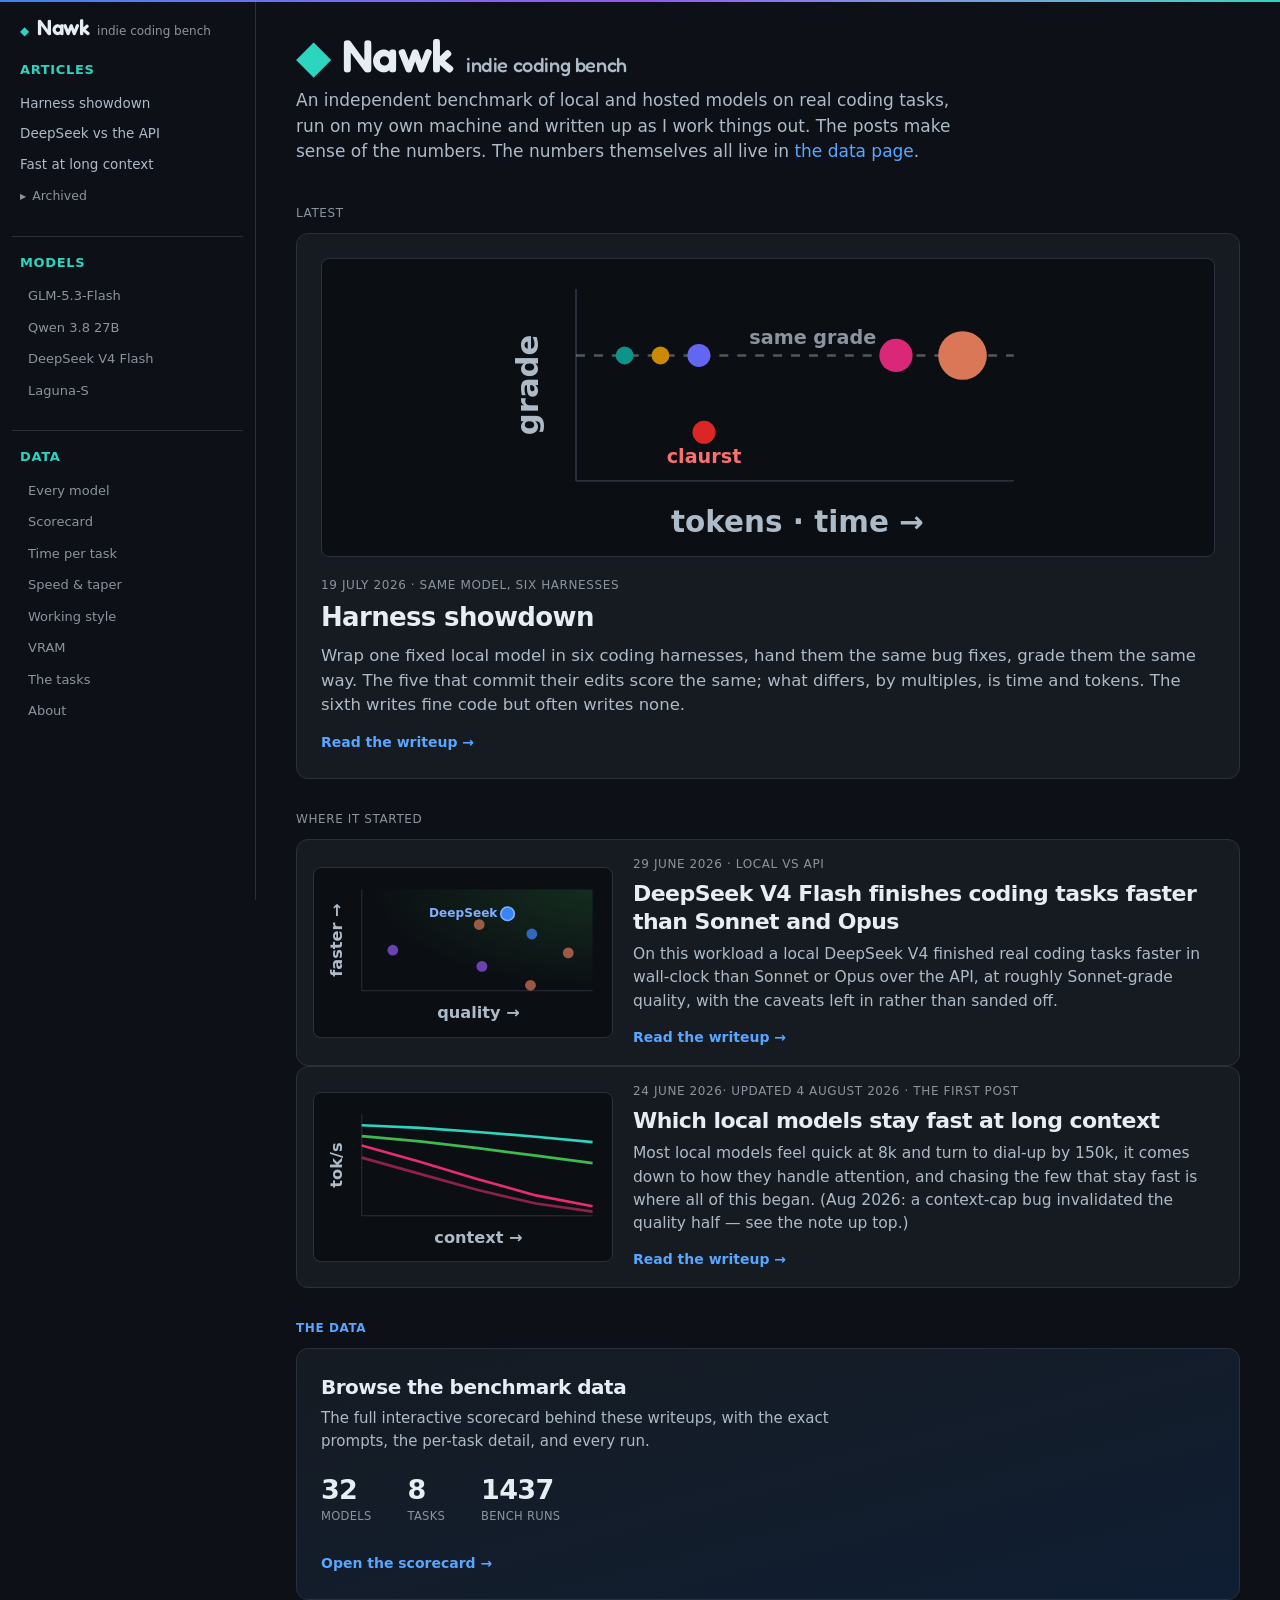
==== commit f78992fe: "Update GLM full results and page framing" ====
--- a/index.html
+++ b/index.html
@@ -11,40 +11,40 @@
 			href="https://fonts.googleapis.com/css2?family=Fredoka:wght@500;600;700&display=swap"
 			rel="stylesheet"
 		/>
-		<link href="./_app/immutable/entry/start.DxaZchG_.js" rel="modulepreload">
-		<link href="./_app/immutable/chunks/DQqSDUjj.js" rel="modulepreload">
+		<link href="./_app/immutable/entry/start.D-f477en.js" rel="modulepreload">
+		<link href="./_app/immutable/chunks/BHI_z_ms.js" rel="modulepreload">
 		<link href="./_app/immutable/chunks/CGDh-eqo.js" rel="modulepreload">
 		<link href="./_app/immutable/chunks/BuFlayix.js" rel="modulepreload">
 		<link href="./_app/immutable/chunks/BRYCOdeH.js" rel="modulepreload">
-		<link href="./_app/immutable/entry/app.BHRG_7oc.js" rel="modulepreload">
+		<link href="./_app/immutable/entry/app.BoRfp_gm.js" rel="modulepreload">
 		<link href="./_app/immutable/chunks/DYl5dUZ5.js" rel="modulepreload">
 		<link href="./_app/immutable/chunks/xihTtKlq.js" rel="modulepreload">
-		<link href="./_app/immutable/nodes/0.B5GD6oDu.js" rel="modulepreload">
-		<link href="./_app/immutable/chunks/DAH0dstq.js" rel="modulepreload">
+		<link href="./_app/immutable/nodes/0.Cb1oKLiM.js" rel="modulepreload">
+		<link href="./_app/immutable/chunks/VeskNtua.js" rel="modulepreload">
 		<link href="./_app/immutable/chunks/Cnff18jI.js" rel="modulepreload">
-		<link href="./_app/immutable/chunks/c4VNKg25.js" rel="modulepreload">
+		<link href="./_app/immutable/chunks/CFVyJFpJ.js" rel="modulepreload">
 		<link href="./_app/immutable/nodes/2.Bm8AAm_j.js" rel="modulepreload">
 		<link href="./_app/immutable/chunks/7vcmureJ.js" rel="modulepreload">
 		<link href="./_app/immutable/chunks/ClzrDbfN.js" rel="modulepreload">
 		<!--1uha8ag--><!----><title>Nawk - indie coding bench</title>
-		<link href="./_app/immutable/assets/0.C1zqa0FE.css" rel="stylesheet">
+		<link href="./_app/immutable/assets/0.D4KlvYzY.css" rel="stylesheet">
 	</head>
 	<body data-sveltekit-preload-data="hover">
 		<div style="display: contents"><!--[--><!--[0--><!--[--><div class="relative flex"><div class="pointer-events-none fixed inset-x-0 top-0 z-50 h-0.5 bg-gradient-to-r from-[#3B82F6] via-[#9257F5] to-brand"></div> <!--[-1--><!--]--> <aside class="sidebar border-r border-border bg-bg px-3 py-4 svelte-129hoe0"><a href="/" class="mb-5 flex items-baseline gap-2 px-2 text-fg no-underline"><span class="text-xs text-brand">◆</span> <span class="font-display text-[22px] font-semibold leading-none tracking-tight">Nawk</span> <span class="text-[12px] font-normal text-mut">indie coding bench</span></a> <p class="mb-2 mt-1 px-2 text-[13px] font-bold uppercase tracking-wider text-brand">Articles</p> <!--[--><a href="/articles/harness-showdown" class="block rounded-md px-2 py-1.5 text-[13.5px] leading-snug text-fgdim hover:bg-panel hover:text-fg svelte-129hoe0">Harness showdown</a><a href="/articles/local-vs-api" class="block rounded-md px-2 py-1.5 text-[13.5px] leading-snug text-fgdim hover:bg-panel hover:text-fg svelte-129hoe0">DeepSeek vs the API</a><a href="/articles/faster-local-model" class="block rounded-md px-2 py-1.5 text-[13.5px] leading-snug text-fgdim hover:bg-panel hover:text-fg svelte-129hoe0">Fast at long context</a><!--]--> <!--[0--><details class="group mt-0.5"><summary class="flex cursor-pointer list-none items-center gap-1.5 rounded-md px-2 py-1.5 text-[12.5px] text-mut hover:bg-panel hover:text-fgdim"><span class="text-[8px] transition-transform group-open:rotate-90">▶</span> Archived</summary> <!--[--><a href="/articles/harness-efficiency-not-quality" class="block rounded-md py-1.5 pl-6 pr-2 text-[12.5px] leading-snug text-mut hover:bg-panel hover:text-fg svelte-129hoe0">Efficiency, not quality</a><!--]--></details><!--]--> <a href="/models" class="mb-2 mt-6 block border-t border-border px-2 pt-4 text-[13px] font-bold uppercase tracking-wider text-brand hover:text-fg svelte-129hoe0">Models</a> <!--[--><a href="/models/glm-5-3-flash" class="block rounded-md px-2 py-1.5 pl-4 text-[13px] text-mut hover:bg-panel hover:text-fg svelte-129hoe0">GLM-5.3-Flash</a><a href="/models/qwen-3-8-27b" class="block rounded-md px-2 py-1.5 pl-4 text-[13px] text-mut hover:bg-panel hover:text-fg svelte-129hoe0">Qwen 3.8 27B</a><a href="/models/deepseek-v4-flash-0731" class="block rounded-md px-2 py-1.5 pl-4 text-[13px] text-mut hover:bg-panel hover:text-fg svelte-129hoe0">DeepSeek V4 Flash</a><a href="/models/laguna-s" class="block rounded-md px-2 py-1.5 pl-4 text-[13px] text-mut hover:bg-panel hover:text-fg svelte-129hoe0">Laguna-S</a><!--]--> <a href="/data" class="mb-2 mt-6 block border-t border-border px-2 pt-4 text-[13px] font-bold uppercase tracking-wider text-brand hover:text-fg">Data</a> <!--[--><a href="/data#models" class="block rounded-md px-2 py-1.5 pl-4 text-[13px] text-mut hover:bg-panel hover:text-fg svelte-129hoe0">Every model</a><a href="/data#scorecard" class="block rounded-md px-2 py-1.5 pl-4 text-[13px] text-mut hover:bg-panel hover:text-fg svelte-129hoe0">Scorecard</a><a href="/data#time" class="block rounded-md px-2 py-1.5 pl-4 text-[13px] text-mut hover:bg-panel hover:text-fg svelte-129hoe0">Time per task</a><a href="/data#speed" class="block rounded-md px-2 py-1.5 pl-4 text-[13px] text-mut hover:bg-panel hover:text-fg svelte-129hoe0">Speed &amp; taper</a><a href="/data#effort" class="block rounded-md px-2 py-1.5 pl-4 text-[13px] text-mut hover:bg-panel hover:text-fg svelte-129hoe0">Working style</a><a href="/data#vram" class="block rounded-md px-2 py-1.5 pl-4 text-[13px] text-mut hover:bg-panel hover:text-fg svelte-129hoe0">VRAM</a><a href="/data#tasks" class="block rounded-md px-2 py-1.5 pl-4 text-[13px] text-mut hover:bg-panel hover:text-fg svelte-129hoe0">The tasks</a><a href="/data#about" class="block rounded-md px-2 py-1.5 pl-4 text-[13px] text-mut hover:bg-panel hover:text-fg svelte-129hoe0">About</a><!--]--></aside><!----> <div class="flex min-h-screen min-w-0 flex-1 flex-col"><div class="sticky top-0 z-20 flex items-center gap-3 border-b border-border bg-bg/90 px-4 py-3 backdrop-blur md:hidden"><button aria-label="Open menu" class="flex flex-col gap-1 rounded-lg p-1.5 hover:bg-panel"><span class="h-0.5 w-5 rounded bg-fgdim"></span> <span class="h-0.5 w-5 rounded bg-fgdim"></span> <span class="h-0.5 w-5 rounded bg-fgdim"></span></button> <a href="/" class="flex items-baseline gap-1.5 text-sm font-bold tracking-tight text-fg no-underline"><span class="text-[10px] text-brand">◆</span>Nawk</a></div> <main class="mx-auto w-full max-w-5xl flex-1 px-4 py-8 md:px-10"><!--[--><section class="mb-10 max-w-2xl"><h1 class="mb-2 flex items-baseline gap-3 font-display tracking-tight"><span class="text-[46px] font-semibold leading-none"><span class="text-brand">◆</span> Nawk</span> <span class="text-[20px] font-medium text-fgdim">indie coding bench</span></h1> <p class="text-[17px] text-fgdim">An independent benchmark of local and hosted models on real coding tasks, run on my own machine
 		and written up as I work things out. 		The posts make sense of the numbers. The numbers themselves all live in <a href="/data" class="text-acc hover:underline">the data page</a>.</p></section> <p class="mb-3 mt-6 text-xs uppercase tracking-wider text-mut">Latest</p> <article class="rounded-xl border border-border bg-panel p-6"><a href="/articles/harness-showdown" class="mb-5 flex items-center justify-center overflow-hidden rounded-lg border border-border bg-[#0b0e13] px-4 py-3 transition-colors hover:border-acc" aria-label="Harness showdown"><div class="w-full max-w-lg"><!--[2--><svg viewBox="0 0 400 214" class="block h-auto w-full" role="img" aria-label="same grade band, one harness falls out, very different cost"><line x1="50" y1="14" x2="50" y2="164" stroke="#2a313c" stroke-width="1.5"></line><line x1="50" y1="164" x2="392" y2="164" stroke="#2a313c" stroke-width="1.5"></line><line x1="50" y1="66" x2="392" y2="66" stroke="#8b949e" stroke-width="2" stroke-dasharray="7 7" stroke-opacity="0.55"></line><text x="235" y="57" fill="#8b949e" font-size="15" font-weight="600" text-anchor="middle">same grade</text><circle cx="88" cy="66" r="7" fill="#0D9488"></circle><circle cx="116" cy="66" r="7" fill="#CA8A04"></circle><circle cx="146" cy="66" r="9" fill="#6366F1"></circle><circle cx="300" cy="66" r="13" fill="#DB2777"></circle><circle cx="352" cy="66" r="19" fill="#D97757"></circle><circle cx="150" cy="126" r="9" fill="#DC2626"></circle><text x="150" y="150" fill="#F87171" font-size="15" font-weight="600" text-anchor="middle">claurst</text><text transform="rotate(-90 20 89)" x="20" y="89" fill="#adbac7" font-size="24" font-weight="600" text-anchor="middle">grade</text><text x="223" y="204" fill="#adbac7" font-size="23" font-weight="600" text-anchor="middle">tokens · time →</text></svg><!--]--><!----></div></a> <p class="mb-2 text-xs uppercase tracking-wider text-mut">19 July 2026 · same model, six harnesses</p> <h2 class="mb-2.5 text-[26px] font-semibold leading-tight tracking-tight"><a href="/articles/harness-showdown" class="text-fg hover:text-acc">Harness showdown</a></h2> <p class="mb-3 text-[16.5px] text-fgdim">Wrap one fixed local model in six coding harnesses, hand them the same bug fixes, grade them the same way. The five that commit their edits score the same; what differs, by multiples, is time and tokens. The sixth writes fine code but often writes none.</p> <a href="/articles/harness-showdown" class="text-sm font-semibold text-acc hover:underline">Read the writeup →</a></article> <p class="mb-3 mt-8 text-xs uppercase tracking-wider text-mut">Where it started</p> <!--[--><article class="grid grid-cols-1 items-center gap-5 rounded-xl border border-border bg-panel p-4 sm:grid-cols-[300px_1fr]"><a href="/articles/local-vs-api" class="flex items-center overflow-hidden rounded-lg border border-border bg-[#0b0e13] px-3.5 py-3 transition-colors hover:border-acc" aria-label="DeepSeek V4 Flash finishes coding tasks faster than Sonnet and Opus"><!--[0--><svg viewBox="0 0 400 214" class="block h-auto w-full" role="img" aria-label="quality vs speed"><defs><radialGradient id="tg-qs" cx="100%" cy="0%" r="140%"><stop offset="0%" stop-color="#3fb950" stop-opacity="0.18"></stop><stop offset="70%" stop-color="#3fb950" stop-opacity="0"></stop></radialGradient></defs><rect x="50" y="14" width="342" height="150" fill="url(#tg-qs)"></rect><line x1="50" y1="14" x2="50" y2="164" stroke="#2a313c" stroke-width="1.5"></line><line x1="50" y1="164" x2="392" y2="164" stroke="#2a313c" stroke-width="1.5"></line><circle cx="96" cy="104" r="8" fill="#9257F5" fill-opacity="0.7"></circle><circle cx="228" cy="128" r="8" fill="#9257F5" fill-opacity="0.7"></circle><circle cx="224" cy="66" r="8" fill="#D97757" fill-opacity="0.7"></circle><circle cx="300" cy="156" r="8" fill="#D97757" fill-opacity="0.7"></circle><circle cx="356" cy="108" r="8" fill="#D97757" fill-opacity="0.7"></circle><circle cx="302" cy="80" r="8" fill="#3B82F6" fill-opacity="0.75"></circle><circle cx="266" cy="50" r="10" fill="#3B82F6" stroke="#7FB0FF" stroke-width="2.5"></circle><text x="251" y="55" text-anchor="end" fill="#7FB0FF" font-size="18" font-weight="600">DeepSeek</text><text transform="rotate(-90 20 89)" x="20" y="89" fill="#adbac7" font-size="24" font-weight="600" text-anchor="middle">faster →</text><text x="223" y="204" fill="#adbac7" font-size="24" font-weight="600" text-anchor="middle">quality →</text></svg><!--]--><!----></a> <div><p class="mb-2 text-xs uppercase tracking-wider text-mut">29 June 2026<!--[-1--><!--]--> · local vs API</p> <h2 class="mb-2 text-[22px] font-semibold leading-tight tracking-tight"><a href="/articles/local-vs-api" class="text-fg hover:text-acc">DeepSeek V4 Flash finishes coding tasks faster than Sonnet and Opus</a></h2> <p class="mb-3 text-[15.5px] text-fgdim">On this workload a local DeepSeek V4 finished real coding tasks faster in wall-clock than Sonnet or Opus over the API, at roughly Sonnet-grade quality, with the caveats left in rather than sanded off.</p> <a href="/articles/local-vs-api" class="text-sm font-semibold text-acc hover:underline">Read the writeup →</a></div></article><article class="grid grid-cols-1 items-center gap-5 rounded-xl border border-border bg-panel p-4 sm:grid-cols-[300px_1fr]"><a href="/articles/faster-local-model" class="flex items-center overflow-hidden rounded-lg border border-border bg-[#0b0e13] px-3.5 py-3 transition-colors hover:border-acc" aria-label="Which local models stay fast at long context"><!--[1--><svg viewBox="0 0 400 214" class="block h-auto w-full" role="img" aria-label="decode speed vs context"><line x1="50" y1="14" x2="50" y2="164" stroke="#2a313c" stroke-width="1.5"></line><line x1="50" y1="164" x2="392" y2="164" stroke="#2a313c" stroke-width="1.5"></line><polyline points="50,30 136,34 222,40 308,47 392,55" fill="none" stroke="#2DD4BF" stroke-width="4"></polyline><polyline points="50,46 136,54 222,64 308,75 392,86" fill="none" stroke="#3FB950" stroke-width="4"></polyline><polyline points="50,60 136,84 222,110 308,134 392,150" fill="none" stroke="#E62E6E" stroke-width="4"></polyline><polyline points="50,78 136,102 222,126 308,146 392,158" fill="none" stroke="#E62E6E" stroke-width="4" stroke-opacity="0.6"></polyline><text transform="rotate(-90 20 89)" x="20" y="89" fill="#adbac7" font-size="24" font-weight="600" text-anchor="middle">tok/s</text><text x="223" y="204" fill="#adbac7" font-size="24" font-weight="600" text-anchor="middle">context →</text></svg><!--]--><!----></a> <div><p class="mb-2 text-xs uppercase tracking-wider text-mut">24 June 2026<!--[0-->· updated 4 August 2026<!--]--> · the first post</p> <h2 class="mb-2 text-[22px] font-semibold leading-tight tracking-tight"><a href="/articles/faster-local-model" class="text-fg hover:text-acc">Which local models stay fast at long context</a></h2> <p class="mb-3 text-[15.5px] text-fgdim">Most local models feel quick at 8k and turn to dial-up by 150k, it comes down to how they handle attention, and chasing the few that stay fast is where all of this began. (Aug 2026: a context-cap bug invalidated the quality half — see the note up top.)</p> <a href="/articles/faster-local-model" class="text-sm font-semibold text-acc hover:underline">Read the writeup →</a></div></article><!--]--> <p class="mb-3 mt-8 text-xs font-semibold uppercase tracking-wider text-acc">The data</p> <div class="rounded-xl border border-border bg-gradient-to-br from-panel to-[#0f1e33] p-6 transition-colors hover:border-acc"><h3 class="mb-1.5 text-xl font-semibold tracking-tight"><a href="/data" class="text-fg hover:text-acc">Browse the benchmark data</a></h3> <p class="mb-6 max-w-[60ch] text-[15px] text-fgdim">The full interactive scorecard behind these writeups, with the exact prompts, the per-task
-		detail, and every run.</p> <div class="mb-6 flex flex-wrap gap-9"><!--[--><div><b class="block text-[27px] font-semibold leading-none tracking-tight text-fg tabular-nums">32</b> <span class="text-[11.5px] uppercase tracking-wide text-mut">models</span></div><div><b class="block text-[27px] font-semibold leading-none tracking-tight text-fg tabular-nums">8</b> <span class="text-[11.5px] uppercase tracking-wide text-mut">tasks</span></div><div><b class="block text-[27px] font-semibold leading-none tracking-tight text-fg tabular-nums">1405</b> <span class="text-[11.5px] uppercase tracking-wide text-mut">bench runs</span></div><!--]--></div> <a href="/data" class="text-sm font-semibold text-acc hover:underline">Open the scorecard →</a></div><!--]--><!----></main></div></div><!--]--><!--]--> <!--[-1--><!--]--><!--]-->
-			<script type="application/json" data-sveltekit-fetched data-url="/data/scorecard.json">{"status":200,"statusText":"","headers":{},"body":"{\"meta\":{\"opus-5\":{\"disp\":\"Opus 5\",\"kind\":\"API ref\",\"compose\":null,\"hf\":null,\"dl\":\"claude -p --model claude-opus-5 (Claude Code as agent)\"},\"opus-4.8\":{\"disp\":\"Opus 4.8\",\"kind\":\"API ref\",\"compose\":null,\"hf\":null,\"dl\":\"claude -p --model claude-opus-4-8 (Claude Code as agent)\"},\"sonnet-4.5\":{\"disp\":\"Sonnet 4.5\",\"kind\":\"API ref\",\"compose\":null,\"hf\":null,\"dl\":\"claude -p --model claude-sonnet-4-5-20250929\"},\"sonnet-5\":{\"disp\":\"Sonnet 5\",\"kind\":\"API ref\",\"compose\":null,\"hf\":null,\"dl\":\"claude -p --model claude-sonnet-5\"},\"fable-5\":{\"disp\":\"Fable 5\",\"kind\":\"API ref\",\"compose\":null,\"hf\":null,\"dl\":\"claude -p --model claude-fable-5\"},\"deepseek-v4-flash\":{\"disp\":\"DeepSeek V4 Flash (Think High)\",\"kind\":\"vLLM b12x\",\"compose\":\"~/vllm/compose-DeepSeek-V4-Flash-b12x.yml\",\"hf\":\"deepseek-ai/DeepSeek-V4-Flash\",\"dl\":\"hf download deepseek-ai/DeepSeek-V4-Flash --local-dir ~/models/DeepSeek-V4-Flash\"},\"glm53-flash-mtpfixed\":{\"disp\":\"GLM-5.3-Flash\",\"kind\":\"SGLang SM120\",\"compose\":\"~/vllm/serve-GLM-5.3-Flash-ormandj.sh\",\"hf\":\"ormandj/GLM-5.3-Flash-W4A16-NVFP4-K32-Experts-FP8-WO\",\"dl\":\"hf download ormandj/GLM-5.3-Flash-W4A16-NVFP4-K32-Experts-FP8-WO  # W4A16-NVFP4 experts + FP8 attention; needs ghcr.io/ormandj/sglang-glm53-flash-sm120:v0.4.3 (modelopt_mixed; upstream vLLM/SGLang do NOT load it)\"},\"deepseek-v4-flash-0731\":{\"disp\":\"DeepSeek V4 Flash 0731 (Think High)\",\"kind\":\"vLLM b12x\",\"compose\":\"~/vllm/compose-DeepSeek-V4-Flash-0731-b12x.yml\",\"hf\":\"deepseek-ai/DeepSeek-V4-Flash-0731\",\"dl\":\"hf download deepseek-ai/DeepSeek-V4-Flash-0731 --local-dir ~/models/DeepSeek-V4-Flash-0731\"},\"deepseek-v4-max\":{\"disp\":\"DeepSeek V4 Flash (Think Max)\",\"kind\":\"vLLM b12x\",\"compose\":\"~/vllm/compose-DeepSeek-V4-Flash-b12x-MAX.yml\",\"hf\":\"deepseek-ai/DeepSeek-V4-Flash\",\"dl\":\"(same weights as High; reasoning_effort=max)\"},\"qwen3.6-27b-int4\":{\"disp\":\"Qwen3.6 27B INT4\",\"kind\":\"vLLM\",\"compose\":\"~/vllm/compose-Qwen3.6-27B-AutoRound-INT4.yml\",\"hf\":\"Lorbus/Qwen3.6-27B-int4-AutoRound\",\"dl\":\"hf download Lorbus/Qwen3.6-27B-int4-AutoRound --local-dir ~/models/Qwen3.6-27B-AutoRound-INT4\"},\"qwen3.6-35b-awq\":{\"disp\":\"Qwen3.6 35B A3B AWQ\",\"kind\":\"vLLM\",\"compose\":\"~/vllm/compose-Qwen3.6-35B-A3B-AWQ.yml\",\"hf\":\"QuantTrio/Qwen3.6-35B-A3B-AWQ\",\"dl\":\"hf download QuantTrio/Qwen3.6-35B-A3B-AWQ --local-dir ~/models/Qwen3.6-35B-A3B-AWQ\"},\"qwen3.6-35b-fp8-mtp\":{\"disp\":\"Qwen3.6 35B A3B\",\"kind\":\"vLLM\",\"compose\":\"~/vllm/compose-Qwen3.6-35B-A3B-FP8-MTP.yml\",\"hf\":\"Qwen/Qwen3.6-35B-A3B-FP8\",\"dl\":\"hf download Qwen/Qwen3.6-35B-A3B-FP8 --local-dir ~/models/Qwen3.6-35B-A3B-FP8\"},\"ornith-35b\":{\"disp\":\"Ornith-1.0-35B\",\"kind\":\"vLLM\",\"compose\":\"~/vllm/compose-Ornith-1.0-35B-FP8.yml\",\"hf\":\"deepreinforce-ai/Ornith-1.0-35B-FP8\",\"dl\":\"hf download deepreinforce-ai/Ornith-1.0-35B-FP8 --local-dir ~/models/Ornith-1.0-35B-FP8\"},\"laguna-thinking\":{\"disp\":\"Laguna S 2.1 NVFP4\",\"kind\":\"vLLM\",\"compose\":\"~/vllm/compose-Laguna-S-2.1-NVFP4-thinking.yml\",\"hf\":\"poolside/Laguna-S-2.1-NVFP4\",\"dl\":\"hf download poolside/Laguna-S-2.1-NVFP4 --local-dir ~/models/Laguna-S-2.1-NVFP4\"},\"nemotron-3.5-lightning\":{\"disp\":\"Nemotron 3.5 Lightning (prelim n=2)\",\"kind\":\"vLLM\",\"compose\":\"~/vllm/compose-Nemotron-3.5-Lightning-BF16.yml\",\"hf\":\"nvidia/Nemotron-3.5-Lightning-30B-A3B (BF16)\",\"dl\":\"hf download nvidia/Nemotron-3.5-Lightning-30B-A3B --local-dir ~/models/Nemotron-3.5-Lightning-30B-A3B-BF16\"},\"deepseek-v4-flash-preview\":{\"disp\":\"DeepSeek V4 Flash preview (Think High)\",\"kind\":\"vLLM b12x\",\"compose\":\"~/vllm/compose-DeepSeek-V4-Flash-preview-hdd.yml\",\"hf\":\"deepseek-ai/DeepSeek-V4-Flash (2026-06 preview)\",\"dl\":\"(archived to /mnt/8TB/models2/DeepSeek-V4-Flash)\"},\"qwen3.6-27b-int4-fixedtmpl\":{\"disp\":\"Qwen3.6 27B INT4\",\"kind\":\"vLLM\",\"compose\":\"~/vllm/compose-Qwen3.6-27B-AutoRound-INT4-fixedtmpl-tp2.yml\",\"hf\":\"Lorbus/Qwen3.6-27B-int4-AutoRound + froggeric v22 chat template\",\"dl\":\"hf download Lorbus/Qwen3.6-27B-int4-AutoRound --local-dir ~/models/Qwen3.6-27B-AutoRound-INT4\"},\"laguna-aug2026\":{\"disp\":\"Laguna S 2.1 NVFP4 (Aug 2026)\",\"kind\":\"vLLM\",\"compose\":\"~/vllm/compose-Laguna-S-2.1-NVFP4-aug2026.yml\",\"hf\":\"poolside/Laguna-S-2.1-NVFP4 (Aug-2026)\",\"dl\":\"(models2 archive)\"},\"qwen3.8-27b-fp8-medium\":{\"disp\":\"Qwen3.8 27B FP8 (medium)\",\"kind\":\"vLLM nightly\",\"compose\":\"~/vllm/compose-Qwen3.8-27B-FP8-medium.yml\",\"hf\":\"Qwen/Qwen3.8-27B-FP8 + froggeric v22 medium template\",\"dl\":\"hf download Qwen/Qwen3.8-27B-FP8 --local-dir ~/models/Qwen3.8-27B-FP8\"},\"qwen3.6-27b-nvfp4-medium\":{\"disp\":\"Qwen3.6 27B\",\"kind\":\"vLLM nightly\",\"compose\":\"~/vllm/compose-Qwen3.6-27B-NVFP4-medium.yml\",\"hf\":\"unsloth/Qwen3.6-27B-NVFP4 + froggeric v22 medium template\",\"dl\":\"hf download unsloth/Qwen3.6-27B-NVFP4 --local-dir ~/models/Qwen3.6-27B-NVFP4\"},\"qwen3.8-27b-nvfp4-medium\":{\"disp\":\"Qwen3.8 27B\",\"kind\":\"vLLM nightly\",\"compose\":\"~/vllm/compose-Qwen3.8-27B-NVFP4-medium.yml\",\"hf\":\"Qwen/Qwen3.8-27B-NVFP4 (native FP4, FlashInfer) + froggeric v22 medium template\",\"dl\":\"hf download Qwen/Qwen3.8-27B-NVFP4 --local-dir ~/models/Qwen3.8-27B-NVFP4\"}},\"order\":[\"opus-5\",\"opus-4.8\",\"fable-5\",\"sonnet-5\",\"deepseek-v4-flash\",\"deepseek-v4-flash-0731\",\"glm53-flash-mtpfixed\",\"deepseek-v4-flash-preview\",\"laguna-thinking\",\"laguna-aug2026\",\"qwen3.6-35b-fp8-mtp\",\"qwen3.8-27b-fp8-medium\",\"qwen3.8-27b-nvfp4-medium\",\"qwen3.6-27b-nvfp4-medium\",\"qwen3.6-35b-awq\",\"nemotron-3.5-lightning\",\"qwen3.6-27b-int4-fixedtmpl\",\"qwen3.6-27b-int4\",\"deepseek-v4-max\",\"sonnet-4.5\"],\"tasks\":[\"cand-01\",\"cand-02\",\"cand-03\",\"cand-04\",\"cand-05\",\"cand-06\",\"cand-07\",\"cand-08\"],\"weights\":{\"glm53-flash-mtpfixed\":178,\"deepseek-v4-flash\":150,\"deepseek-v4-flash-0731\":167,\"deepseek-v4-max\":150,\"qwen3.6-27b-int4\":18,\"qwen3.6-35b-awq\":25,\"ornith-35b\":36,\"laguna-thinking\":67,\"qwen3.6-35b-fp8-mtp\":35,\"nemotron-3.5-lightning\":62,\"deepseek-v4-flash-preview\":150,\"qwen3.6-27b-int4-fixedtmpl\":18,\"laguna-aug2026\":93,\"qwen3.8-27b-fp8-medium\":31,\"qwen3.6-27b-nvfp4-medium\":23,\"qwen3.8-27b-nvfp4-medium\":23},\"disc\":[\"cand-01\",\"cand-02\",\"cand-03\",\"cand-05\",\"cand-06\",\"cand-08\"],\"pub\":true,\"sections\":[{\"id\":\"score\",\"label\":\"Scorecard\",\"group\":\"Results\"},{\"id\":\"models\",\"label\":\"Models\",\"group\":\"Results\"},{\"id\":\"speed\",\"label\":\"Speed\",\"group\":\"Results\"},{\"id\":\"corr\",\"label\":\"Time per task\",\"group\":\"Results\"},{\"id\":\"tokens\",\"label\":\"Effort\",\"group\":\"Results\"},{\"id\":\"vram\",\"label\":\"VRAM\",\"group\":\"Results\"},{\"id\":\"tasks\",\"label\":\"The tasks\",\"group\":\"Method\"},{\"id\":\"repro\",\"label\":\"Reproducibility\",\"group\":\"Method\"},{\"id\":\"coverage\",\"label\":\"Coverage\",\"group\":\"Method\"},{\"id\":\"about\",\"label\":\"About\",\"group\":\"Method\"}],\"short\":{\"glm53-flash-mtpfixed\":\"GLM-5.3-Flash\",\"opus-5\":\"Opus 5\",\"opus-4.8\":\"Opus 4.8\",\"sonnet-4.5\":\"Sonnet 4.5\",\"sonnet-5\":\"Sonnet 5\",\"fable-5\":\"Fable 5\",\"deepseek-v4-flash\":\"DS V4 High\",\"deepseek-v4-flash-0731\":\"DS V4 0731\",\"deepseek-v4-max\":\"DS V4 Max\",\"qwen3.6-27b-int4\":\"Qwen3.6 27B INT4\",\"qwen3.6-35b-awq\":\"Qwen3.6 35B AWQ\",\"ornith-35b\":\"Ornith 35B\",\"laguna-thinking\":\"Laguna S\",\"qwen3.6-35b-fp8-mtp\":\"Qwen3.6 35B\",\"nemotron-3.5-lightning\":\"Nemotron 3.5\",\"deepseek-v4-flash-preview\":\"DS V4 preview\",\"qwen3.6-27b-int4-fixedtmpl\":\"Qwen3.6 27B\",\"laguna-aug2026\":\"Laguna S Aug\",\"qwen3.8-27b-fp8-medium\":\"Qwen3.8 27B\",\"qwen3.6-27b-nvfp4-medium\":\"Qwen3.6 27B\",\"qwen3.8-27b-nvfp4-medium\":\"Qwen3.8 27B\"},\"experimental\":[],\"archived\":[\"opus-4.8\",\"fable-5\",\"deepseek-v4-flash\",\"deepseek-v4-max\",\"qwen3.6-35b-awq\",\"qwen3.6-27b-int4\",\"laguna-aug2026\",\"nemotron-3.5-lightning\",\"qwen3.8-27b-fp8-medium\",\"qwen3.6-27b-int4-fixedtmpl\"],\"scorecard\":{\"opus-5\":{\"tasks\":{\"cand-01\":{\"tiers\":[\"gold\",\"silver\",\"gold\"],\"best\":\"gold\",\"n\":3,\"avg_wall\":337},\"cand-02\":{\"tiers\":[\"gold\",\"gold\",\"gold\",\"gold\",\"gold\",\"gold\",\"gold\",\"gold\"],\"best\":\"gold\",\"n\":8,\"avg_wall\":220},\"cand-03\":{\"tiers\":[\"silver\",\"silver\",\"fail\",\"gold\",\"gold\",\"fail\",\"silver\",\"gold\"],\"best\":\"gold\",\"n\":8,\"avg_wall\":656},\"cand-04\":{\"tiers\":[\"gold\",\"gold\",\"gold\"],\"best\":\"gold\",\"n\":3,\"avg_wall\":109},\"cand-05\":{\"tiers\":[\"gold\",\"gold\",\"gold\"],\"best\":\"gold\",\"n\":3,\"avg_wall\":137},\"cand-06\":{\"tiers\":[\"gold\",\"gold\",\"gold\",\"silver\",\"silver\",\"silver\",\"gold\",\"silver\"],\"best\":\"gold\",\"n\":8,\"avg_wall\":709},\"cand-07\":{\"tiers\":[\"gold\",\"gold\",\"gold\"],\"best\":\"gold\",\"n\":3,\"avg_wall\":111},\"cand-08\":{\"tiers\":[\"gold\",\"gold\",\"gold\",\"gold\",\"gold\",\"gold\",\"gold\",\"gold\"],\"best\":\"gold\",\"n\":8,\"avg_wall\":463}},\"tally\":{\"gold\":8},\"avg_wall\":343},\"opus-4.8\":{\"tasks\":{\"cand-01\":{\"tiers\":[\"silver\",\"silver\",\"silver\"],\"best\":\"silver\",\"n\":3,\"avg_wall\":465},\"cand-02\":{\"tiers\":[\"gold\",\"gold\",\"gold\",\"gold\",\"gold\",\"gold\",\"gold\",\"gold\"],\"best\":\"gold\",\"n\":8,\"avg_wall\":263},\"cand-03\":{\"tiers\":[\"gold\",\"gold\",\"gold\",\"silver\",\"gold\",\"gold\",\"gold\",\"gold\"],\"best\":\"gold\",\"n\":8,\"avg_wall\":177},\"cand-04\":{\"tiers\":[\"gold\",\"gold\",\"gold\"],\"best\":\"gold\",\"n\":3,\"avg_wall\":100},\"cand-05\":{\"tiers\":[\"gold\",\"gold\",\"gold\"],\"best\":\"gold\",\"n\":3,\"avg_wall\":126},\"cand-06\":{\"tiers\":[\"gold\",\"fail\",\"fail\",\"silver\",\"fail\",\"fail\",\"gold\",\"silver\"],\"best\":\"gold\",\"n\":8,\"avg_wall\":756},\"cand-07\":{\"tiers\":[\"gold\",\"gold\",\"gold\"],\"best\":\"gold\",\"n\":3,\"avg_wall\":204},\"cand-08\":{\"tiers\":[\"gold\",\"gold\",\"gold\",\"gold\",\"gold\",\"gold\",\"gold\",\"gold\"],\"best\":\"gold\",\"n\":8,\"avg_wall\":371}},\"tally\":{\"silver\":1,\"gold\":7},\"avg_wall\":308},\"fable-5\":{\"tasks\":{\"cand-01\":{\"tiers\":[\"silver\",\"silver\",\"gold\"],\"best\":\"gold\",\"n\":3,\"avg_wall\":280},\"cand-02\":{\"tiers\":[\"gold\",\"gold\",\"gold\"],\"best\":\"gold\",\"n\":3,\"avg_wall\":232},\"cand-03\":{\"tiers\":[\"gold\",\"silver\",\"fail\"],\"best\":\"gold\",\"n\":3,\"avg_wall\":65},\"cand-04\":{\"tiers\":[\"gold\"],\"best\":\"gold\",\"n\":1,\"avg_wall\":92},\"cand-05\":{\"tiers\":[\"gold\",\"gold\",\"gold\"],\"best\":\"gold\",\"n\":3,\"avg_wall\":203},\"cand-06\":{\"tiers\":[\"silver\",\"silver\"],\"best\":\"silver\",\"n\":2,\"avg_wall\":197},\"cand-07\":{\"tiers\":[\"gold\"],\"best\":\"gold\",\"n\":1,\"avg_wall\":146},\"cand-08\":{\"tiers\":[\"gold\",\"gold\",\"gold\"],\"best\":\"gold\",\"n\":3,\"avg_wall\":377}},\"tally\":{\"gold\":7,\"silver\":1},\"avg_wall\":199},\"sonnet-5\":{\"tasks\":{\"cand-01\":{\"tiers\":[\"fail\",\"gold\",\"gold\"],\"best\":\"gold\",\"n\":3,\"avg_wall\":522},\"cand-02\":{\"tiers\":[\"gold\",\"gold\",\"silver\"],\"best\":\"gold\",\"n\":3,\"avg_wall\":314},\"cand-03\":{\"tiers\":[\"silver\",\"fail\",\"fail\"],\"best\":\"silver\",\"n\":3,\"avg_wall\":900},\"cand-04\":{\"tiers\":[\"gold\",\"gold\",\"gold\"],\"best\":\"gold\",\"n\":3,\"avg_wall\":91},\"cand-05\":{\"tiers\":[\"gold\",\"gold\",\"gold\"],\"best\":\"gold\",\"n\":3,\"avg_wall\":233},\"cand-06\":{\"tiers\":[\"silver\",\"silver\",\"silver\"],\"best\":\"silver\",\"n\":3,\"avg_wall\":724},\"cand-07\":{\"tiers\":[\"gold\",\"gold\",\"gold\"],\"best\":\"gold\",\"n\":3,\"avg_wall\":213},\"cand-08\":{\"tiers\":[\"gold\",\"gold\",\"gold\"],\"best\":\"gold\",\"n\":3,\"avg_wall\":622}},\"tally\":{\"gold\":6,\"silver\":2},\"avg_wall\":452},\"deepseek-v4-flash\":{\"tasks\":{\"cand-01\":{\"tiers\":[\"core\",\"core\",\"silver\"],\"best\":\"silver\",\"n\":3,\"avg_wall\":147},\"cand-02\":{\"tiers\":[\"gold\",\"fail\",\"gold\",\"silver\",\"silver\",\"gold\",\"gold\",\"gold\",\"silver\"],\"best\":\"gold\",\"n\":9,\"avg_wall\":150},\"cand-03\":{\"tiers\":[\"gold\",\"gold\",\"silver\",\"core\",\"gold\",\"gold\",\"gold\",\"core\",\"silver\",\"silver\",\"gold\",\"silver\",\"gold\",\"core\",\"gold\"],\"best\":\"gold\",\"n\":15,\"avg_wall\":92},\"cand-04\":{\"tiers\":[\"gold\",\"gold\",\"gold\",\"gold\",\"gold\",\"gold\",\"gold\",\"gold\"],\"best\":\"gold\",\"n\":8,\"avg_wall\":57},\"cand-05\":{\"tiers\":[\"silver\",\"gold\",\"silver\",\"gold\",\"fail\",\"gold\",\"gold\",\"gold\"],\"best\":\"gold\",\"n\":8,\"avg_wall\":67},\"cand-06\":{\"tiers\":[\"fail\",\"fail\",\"silver\",\"silver\",\"fail\",\"fail\",\"fail\",\"fail\",\"silver\"],\"best\":\"silver\",\"n\":9,\"avg_wall\":617},\"cand-07\":{\"tiers\":[\"gold\",\"gold\",\"gold\",\"gold\",\"silver\",\"gold\",\"gold\"],\"best\":\"gold\",\"n\":7,\"avg_wall\":114},\"cand-08\":{\"tiers\":[\"gold\",\"gold\",\"gold\",\"gold\",\"gold\",\"gold\",\"gold\",\"gold\"],\"best\":\"gold\",\"n\":8,\"avg_wall\":156}},\"tally\":{\"silver\":2,\"gold\":6},\"avg_wall\":175},\"deepseek-v4-flash-0731\":{\"tasks\":{\"cand-01\":{\"tiers\":[\"gold\",\"core\",\"core\"],\"best\":\"gold\",\"n\":3,\"avg_wall\":282},\"cand-02\":{\"tiers\":[\"gold\",\"gold\",\"gold\",\"gold\",\"gold\",\"gold\",\"gold\",\"gold\"],\"best\":\"gold\",\"n\":8,\"avg_wall\":136},\"cand-03\":{\"tiers\":[\"silver\",\"silver\",\"core\",\"core\",\"gold\",\"silver\",\"silver\",\"silver\"],\"best\":\"gold\",\"n\":8,\"avg_wall\":247},\"cand-04\":{\"tiers\":[\"gold\",\"gold\",\"gold\"],\"best\":\"gold\",\"n\":3,\"avg_wall\":65},\"cand-05\":{\"tiers\":[\"gold\",\"gold\",\"gold\"],\"best\":\"gold\",\"n\":3,\"avg_wall\":93},\"cand-06\":{\"tiers\":[\"silver\",\"silver\",\"silver\",\"gold\",\"silver\",\"silver\",\"silver\",\"silver\"],\"best\":\"gold\",\"n\":8,\"avg_wall\":450},\"cand-07\":{\"tiers\":[\"gold\",\"gold\",\"gold\"],\"best\":\"gold\",\"n\":3,\"avg_wall\":117},\"cand-08\":{\"tiers\":[\"gold\",\"gold\",\"gold\",\"gold\",\"gold\",\"gold\",\"gold\",\"gold\"],\"best\":\"gold\",\"n\":8,\"avg_wall\":148}},\"tally\":{\"gold\":8},\"avg_wall\":192},\"glm53-flash-mtpfixed\":{\"tasks\":{\"cand-01\":{\"tiers\":[\"silver\",\"gold\",\"silver\",\"gold\",\"gold\",\"gold\",\"gold\",\"silver\"],\"best\":\"gold\",\"n\":8,\"avg_wall\":662},\"cand-02\":{\"tiers\":[\"gold\",\"gold\",\"gold\",\"gold\",\"gold\",\"gold\",\"gold\",\"gold\"],\"best\":\"gold\",\"n\":8,\"avg_wall\":367},\"cand-03\":{\"tiers\":[\"silver\",\"gold\",\"silver\",\"silver\",\"fail\",\"core\",\"silver\",\"silver\"],\"best\":\"gold\",\"n\":8,\"avg_wall\":1127},\"cand-04\":{\"tiers\":[],\"best\":null,\"n\":0,\"avg_wall\":null},\"cand-05\":{\"tiers\":[],\"best\":null,\"n\":0,\"avg_wall\":null},\"cand-06\":{\"tiers\":[\"silver\",\"silver\",\"silver\",\"gold\",\"silver\",\"gold\",\"gold\",\"gold\"],\"best\":\"gold\",\"n\":8,\"avg_wall\":1150},\"cand-07\":{\"tiers\":[],\"best\":null,\"n\":0,\"avg_wall\":null},\"cand-08\":{\"tiers\":[],\"best\":null,\"n\":0,\"avg_wall\":null}},\"tally\":{\"gold\":4},\"avg_wall\":826},\"deepseek-v4-flash-preview\":{\"tasks\":{\"cand-01\":{\"tiers\":[\"gold\",\"silver\",\"silver\",\"silver\",\"silver\",\"silver\",\"fail\",\"silver\",\"fail\",\"core\",\"silver\",\"core\",\"silver\",\"core\",\"silver\",\"core\"],\"best\":\"gold\",\"n\":16,\"avg_wall\":334},\"cand-02\":{\"tiers\":[\"silver\",\"silver\",\"silver\",\"silver\",\"silver\",\"gold\",\"gold\",\"gold\",\"gold\",\"silver\",\"gold\",\"silver\",\"gold\",\"gold\",\"silver\",\"silver\"],\"best\":\"gold\",\"n\":16,\"avg_wall\":248},\"cand-03\":{\"tiers\":[\"gold\",\"core\",\"gold\",\"silver\",\"gold\",\"gold\",\"gold\",\"gold\",\"silver\",\"gold\",\"gold\",\"gold\",\"silver\",\"gold\",\"gold\",\"silver\"],\"best\":\"gold\",\"n\":16,\"avg_wall\":175},\"cand-04\":{\"tiers\":[\"gold\",\"gold\",\"gold\",\"gold\",\"gold\",\"gold\",\"gold\",\"gold\",\"gold\",\"gold\",\"gold\",\"gold\",\"gold\",\"gold\",\"gold\",\"gold\"],\"best\":\"gold\",\"n\":16,\"avg_wall\":69},\"cand-05\":{\"tiers\":[\"gold\",\"gold\",\"silver\",\"gold\",\"gold\",\"gold\",\"gold\",\"gold\",\"gold\",\"silver\",\"gold\",\"gold\",\"gold\",\"gold\",\"gold\",\"silver\"],\"best\":\"gold\",\"n\":16,\"avg_wall\":144},\"cand-06\":{\"tiers\":[\"fail\",\"fail\",\"fail\",\"fail\",\"fail\",\"fail\",\"fail\",\"fail\",\"fail\",\"fail\",\"fail\",\"fail\",\"fail\",\"fail\",\"silver\",\"fail\"],\"best\":\"silver\",\"n\":16,\"avg_wall\":733},\"cand-07\":{\"tiers\":[\"gold\",\"gold\",\"gold\",\"gold\",\"gold\",\"gold\",\"gold\",\"gold\",\"gold\",\"gold\",\"gold\",\"gold\",\"gold\",\"gold\",\"fail\",\"fail\"],\"best\":\"gold\",\"n\":16,\"avg_wall\":219},\"cand-08\":{\"tiers\":[\"gold\",\"gold\",\"gold\",\"silver\",\"gold\",\"gold\",\"gold\",\"gold\",\"silver\",\"gold\",\"gold\",\"gold\",\"gold\",\"gold\",\"gold\",\"gold\"],\"best\":\"gold\",\"n\":16,\"avg_wall\":276}},\"tally\":{\"gold\":7,\"silver\":1},\"avg_wall\":275},\"laguna-thinking\":{\"tasks\":{\"cand-01\":{\"tiers\":[\"core\",\"silver\",\"silver\"],\"best\":\"silver\",\"n\":3,\"avg_wall\":295},\"cand-02\":{\"tiers\":[\"gold\",\"gold\",\"gold\"],\"best\":\"gold\",\"n\":3,\"avg_wall\":282},\"cand-03\":{\"tiers\":[\"silver\",\"gold\",\"silver\"],\"best\":\"gold\",\"n\":3,\"avg_wall\":98},\"cand-04\":{\"tiers\":[\"gold\",\"gold\",\"gold\"],\"best\":\"gold\",\"n\":3,\"avg_wall\":89},\"cand-05\":{\"tiers\":[\"gold\",\"gold\",\"silver\"],\"best\":\"gold\",\"n\":3,\"avg_wall\":116},\"cand-06\":{\"tiers\":[\"silver\",\"fail\",\"core\"],\"best\":\"silver\",\"n\":3,\"avg_wall\":782},\"cand-07\":{\"tiers\":[\"gold\",\"gold\",\"gold\"],\"best\":\"gold\",\"n\":3,\"avg_wall\":603},\"cand-08\":{\"tiers\":[\"gold\",\"gold\",\"gold\"],\"best\":\"gold\",\"n\":3,\"avg_wall\":203}},\"tally\":{\"silver\":2,\"gold\":6},\"avg_wall\":308},\"laguna-aug2026\":{\"tasks\":{\"cand-01\":{\"tiers\":[],\"best\":null,\"n\":0,\"avg_wall\":null},\"cand-02\":{\"tiers\":[\"gold\",\"gold\",\"gold\"],\"best\":\"gold\",\"n\":3,\"avg_wall\":637},\"cand-03\":{\"tiers\":[\"gold\",\"silver\",\"gold\"],\"best\":\"gold\",\"n\":3,\"avg_wall\":142},\"cand-04\":{\"tiers\":[],\"best\":null,\"n\":0,\"avg_wall\":null},\"cand-05\":{\"tiers\":[],\"best\":null,\"n\":0,\"avg_wall\":null},\"cand-06\":{\"tiers\":[\"core\",\"fail\",\"fail\"],\"best\":\"core\",\"n\":3,\"avg_wall\":999},\"cand-07\":{\"tiers\":[],\"best\":null,\"n\":0,\"avg_wall\":null},\"cand-08\":{\"tiers\":[\"gold\",\"gold\",\"gold\"],\"best\":\"gold\",\"n\":3,\"avg_wall\":384}},\"tally\":{\"gold\":3,\"core\":1},\"avg_wall\":540},\"qwen3.6-35b-fp8-mtp\":{\"tasks\":{\"cand-01\":{\"tiers\":[\"core\",\"core\",\"core\",\"core\",\"core\",\"core\",\"core\",\"core\",\"core\",\"core\",\"core\",\"core\",\"core\",\"core\",\"core\",\"fail\"],\"best\":\"core\",\"n\":16,\"avg_wall\":611},\"cand-02\":{\"tiers\":[\"gold\",\"gold\",\"gold\",\"gold\",\"gold\",\"fail\",\"gold\",\"gold\",\"gold\",\"gold\",\"gold\",\"gold\",\"silver\",\"fail\",\"fail\",\"gold\"],\"best\":\"gold\",\"n\":16,\"avg_wall\":667},\"cand-03\":{\"tiers\":[\"silver\",\"silver\",\"silver\",\"silver\",\"silver\",\"silver\",\"silver\",\"silver\",\"silver\",\"silver\",\"silver\",\"silver\",\"silver\",\"silver\",\"silver\",\"silver\"],\"best\":\"silver\",\"n\":16,\"avg_wall\":403},\"cand-04\":{\"tiers\":[\"silver\",\"silver\",\"core\",\"silver\",\"silver\",\"silver\",\"core\",\"core\",\"silver\",\"silver\",\"fail\",\"gold\",\"gold\",\"silver\",\"fail\",\"core\"],\"best\":\"gold\",\"n\":16,\"avg_wall\":190},\"cand-05\":{\"tiers\":[\"silver\",\"silver\",\"silver\",\"silver\",\"silver\",\"silver\",\"silver\",\"gold\",\"silver\",\"silver\",\"gold\",\"silver\",\"silver\",\"silver\",\"silver\",\"silver\"],\"best\":\"gold\",\"n\":16,\"avg_wall\":483},\"cand-06\":{\"tiers\":[\"silver\",\"silver\",\"fail\",\"silver\",\"fail\",\"silver\",\"fail\",\"fail\",\"fail\",\"fail\",\"silver\",\"fail\",\"fail\",\"silver\",\"silver\",\"silver\"],\"best\":\"silver\",\"n\":16,\"avg_wall\":551},\"cand-07\":{\"tiers\":[\"gold\",\"gold\",\"gold\",\"gold\",\"gold\",\"gold\",\"gold\",\"gold\",\"gold\",\"gold\",\"silver\",\"gold\",\"gold\",\"gold\",\"gold\",\"gold\"],\"best\":\"gold\",\"n\":16,\"avg_wall\":731},\"cand-08\":{\"tiers\":[\"gold\",\"gold\",\"gold\",\"gold\",\"gold\",\"gold\",\"gold\",\"gold\",\"gold\",\"gold\",\"silver\",\"gold\",\"gold\",\"gold\",\"gold\",\"gold\"],\"best\":\"gold\",\"n\":16,\"avg_wall\":281}},\"tally\":{\"core\":1,\"gold\":5,\"silver\":2},\"avg_wall\":490},\"qwen3.8-27b-fp8-medium\":{\"tasks\":{\"cand-01\":{\"tiers\":[\"silver\",\"gold\",\"core\",\"core\",\"gold\",\"silver\",\"gold\"],\"best\":\"gold\",\"n\":7,\"avg_wall\":2176},\"cand-02\":{\"tiers\":[\"gold\",\"gold\",\"gold\",\"gold\",\"gold\",\"gold\",\"gold\",\"gold\"],\"best\":\"gold\",\"n\":8,\"avg_wall\":1066},\"cand-03\":{\"tiers\":[\"silver\",\"core\",\"fail\",\"silver\",\"fail\",\"silver\",\"silver\",\"silver\"],\"best\":\"silver\",\"n\":8,\"avg_wall\":5466},\"cand-04\":{\"tiers\":[\"gold\",\"gold\",\"gold\",\"gold\",\"gold\",\"gold\",\"gold\",\"gold\"],\"best\":\"gold\",\"n\":8,\"avg_wall\":207},\"cand-05\":{\"tiers\":[\"gold\",\"gold\",\"gold\",\"gold\",\"gold\",\"gold\",\"gold\",\"gold\"],\"best\":\"gold\",\"n\":8,\"avg_wall\":545},\"cand-06\":{\"tiers\":[\"silver\",\"silver\",\"silver\",\"fail\",\"silver\",\"silver\",\"fail\",\"silver\"],\"best\":\"silver\",\"n\":8,\"avg_wall\":4008},\"cand-07\":{\"tiers\":[\"gold\",\"gold\",\"gold\",\"gold\",\"gold\",\"gold\"],\"best\":\"gold\",\"n\":6,\"avg_wall\":560},\"cand-08\":{\"tiers\":[\"gold\",\"gold\",\"gold\",\"gold\",\"gold\",\"silver\"],\"best\":\"gold\",\"n\":6,\"avg_wall\":1716}},\"tally\":{\"gold\":6,\"silver\":2},\"avg_wall\":1968},\"qwen3.8-27b-nvfp4-medium\":{\"tasks\":{\"cand-01\":{\"tiers\":[\"silver\",\"silver\",\"silver\",\"gold\",\"silver\",\"silver\",\"silver\",\"core\"],\"best\":\"gold\",\"n\":8,\"avg_wall\":1845},\"cand-02\":{\"tiers\":[\"gold\",\"gold\",\"gold\",\"gold\",\"gold\",\"gold\",\"gold\"],\"best\":\"gold\",\"n\":7,\"avg_wall\":1935},\"cand-03\":{\"tiers\":[\"silver\",\"silver\",\"gold\",\"silver\",\"gold\",\"silver\",\"silver\"],\"best\":\"gold\",\"n\":7,\"avg_wall\":7071},\"cand-04\":{\"tiers\":[\"gold\",\"gold\",\"gold\",\"gold\",\"gold\",\"gold\",\"gold\",\"gold\"],\"best\":\"gold\",\"n\":8,\"avg_wall\":160},\"cand-05\":{\"tiers\":[\"gold\",\"gold\",\"gold\",\"gold\",\"gold\",\"gold\",\"gold\",\"gold\"],\"best\":\"gold\",\"n\":8,\"avg_wall\":326},\"cand-06\":{\"tiers\":[\"silver\",\"silver\",\"silver\",\"silver\",\"silver\",\"silver\",\"silver\",\"silver\"],\"best\":\"silver\",\"n\":8,\"avg_wall\":1697},\"cand-07\":{\"tiers\":[\"gold\",\"gold\",\"gold\",\"gold\",\"gold\",\"gold\",\"gold\",\"gold\"],\"best\":\"gold\",\"n\":8,\"avg_wall\":387},\"cand-08\":{\"tiers\":[\"silver\",\"core\",\"gold\",\"gold\",\"gold\",\"gold\",\"gold\"],\"best\":\"gold\",\"n\":7,\"avg_wall\":1614}},\"tally\":{\"gold\":7,\"silver\":1},\"avg_wall\":1879},\"qwen3.6-27b-nvfp4-medium\":{\"tasks\":{\"cand-01\":{\"tiers\":[\"core\",\"core\",\"core\",\"silver\",\"core\",\"core\",\"silver\",\"silver\"],\"best\":\"silver\",\"n\":8,\"avg_wall\":418},\"cand-02\":{\"tiers\":[\"silver\",\"gold\",\"silver\",\"silver\",\"silver\",\"silver\",\"silver\",\"gold\"],\"best\":\"gold\",\"n\":8,\"avg_wall\":315},\"cand-03\":{\"tiers\":[\"silver\",\"silver\",\"silver\",\"gold\",\"silver\",\"silver\",\"silver\",\"silver\"],\"best\":\"gold\",\"n\":8,\"avg_wall\":232},\"cand-04\":{\"tiers\":[\"gold\",\"gold\",\"gold\",\"gold\",\"gold\",\"gold\",\"gold\",\"gold\"],\"best\":\"gold\",\"n\":8,\"avg_wall\":144},\"cand-05\":{\"tiers\":[\"silver\",\"gold\",\"gold\",\"gold\",\"gold\",\"silver\",\"silver\",\"silver\"],\"best\":\"gold\",\"n\":8,\"avg_wall\":305},\"cand-06\":{\"tiers\":[\"silver\",\"fail\",\"silver\",\"silver\",\"fail\",\"fail\",\"fail\",\"fail\"],\"best\":\"silver\",\"n\":8,\"avg_wall\":1151},\"cand-07\":{\"tiers\":[\"gold\",\"silver\",\"gold\",\"gold\",\"gold\",\"gold\",\"gold\",\"gold\"],\"best\":\"gold\",\"n\":8,\"avg_wall\":642},\"cand-08\":{\"tiers\":[\"gold\",\"gold\",\"silver\",\"gold\",\"gold\",\"gold\",\"gold\",\"gold\"],\"best\":\"gold\",\"n\":8,\"avg_wall\":412}},\"tally\":{\"silver\":2,\"gold\":6},\"avg_wall\":452},\"qwen3.6-35b-awq\":{\"tasks\":{\"cand-01\":{\"tiers\":[\"core\",\"core\",\"silver\"],\"best\":\"silver\",\"n\":3,\"avg_wall\":231},\"cand-02\":{\"tiers\":[\"silver\",\"silver\",\"fail\",\"gold\",\"core\",\"silver\",\"silver\",\"fail\"],\"best\":\"gold\",\"n\":8,\"avg_wall\":212},\"cand-03\":{\"tiers\":[\"silver\",\"fail\",\"gold\",\"silver\",\"silver\",\"silver\",\"gold\",\"silver\"],\"best\":\"gold\",\"n\":8,\"avg_wall\":87},\"cand-04\":{\"tiers\":[\"gold\",\"gold\",\"gold\"],\"best\":\"gold\",\"n\":3,\"avg_wall\":53},\"cand-05\":{\"tiers\":[\"gold\",\"silver\",\"silver\"],\"best\":\"gold\",\"n\":3,\"avg_wall\":217},\"cand-06\":{\"tiers\":[\"fail\",\"gold\",\"silver\",\"fail\",\"silver\",\"fail\",\"fail\",\"fail\",\"silver\"],\"best\":\"gold\",\"n\":9,\"avg_wall\":790},\"cand-07\":{\"tiers\":[\"gold\",\"gold\",\"silver\"],\"best\":\"gold\",\"n\":3,\"avg_wall\":145},\"cand-08\":{\"tiers\":[\"gold\",\"fail\",\"silver\",\"fail\",\"gold\",\"fail\",\"gold\",\"fail\"],\"best\":\"gold\",\"n\":8,\"avg_wall\":777}},\"tally\":{\"silver\":1,\"gold\":7},\"avg_wall\":314},\"nemotron-3.5-lightning\":{\"tasks\":{\"cand-01\":{\"tiers\":[\"silver\",\"fail\"],\"best\":\"silver\",\"n\":2,\"avg_wall\":979},\"cand-02\":{\"tiers\":[\"silver\",\"core\"],\"best\":\"silver\",\"n\":2,\"avg_wall\":921},\"cand-03\":{\"tiers\":[\"gold\",\"gold\"],\"best\":\"gold\",\"n\":2,\"avg_wall\":966},\"cand-04\":{\"tiers\":[\"gold\",\"gold\"],\"best\":\"gold\",\"n\":2,\"avg_wall\":110},\"cand-05\":{\"tiers\":[\"silver\",\"silver\"],\"best\":\"silver\",\"n\":2,\"avg_wall\":347},\"cand-06\":{\"tiers\":[\"fail\",\"fail\"],\"best\":\"fail\",\"n\":2,\"avg_wall\":772},\"cand-07\":{\"tiers\":[\"silver\",\"silver\"],\"best\":\"silver\",\"n\":2,\"avg_wall\":1234},\"cand-08\":{\"tiers\":[\"core\"],\"best\":\"core\",\"n\":1,\"avg_wall\":2114}},\"tally\":{\"silver\":4,\"gold\":2,\"fail\":1,\"core\":1},\"avg_wall\":930},\"qwen3.6-27b-int4-fixedtmpl\":{\"tasks\":{\"cand-01\":{\"tiers\":[\"core\",\"core\",\"silver\",\"core\",\"core\",\"core\",\"core\",\"core\"],\"best\":\"silver\",\"n\":8,\"avg_wall\":509},\"cand-02\":{\"tiers\":[\"gold\",\"silver\",\"silver\",\"silver\",\"gold\",\"silver\",\"gold\",\"silver\"],\"best\":\"gold\",\"n\":8,\"avg_wall\":578},\"cand-03\":{\"tiers\":[\"silver\",\"silver\",\"silver\",\"fail\",\"silver\",\"gold\",\"silver\",\"gold\"],\"best\":\"gold\",\"n\":8,\"avg_wall\":329},\"cand-04\":{\"tiers\":[\"gold\",\"gold\",\"gold\",\"gold\",\"gold\",\"gold\",\"gold\",\"gold\"],\"best\":\"gold\",\"n\":8,\"avg_wall\":139},\"cand-05\":{\"tiers\":[\"gold\",\"gold\",\"gold\",\"gold\",\"silver\",\"gold\",\"gold\",\"gold\"],\"best\":\"gold\",\"n\":8,\"avg_wall\":293},\"cand-06\":{\"tiers\":[\"silver\",\"fail\",\"silver\",\"fail\",\"fail\",\"fail\",\"fail\",\"fail\"],\"best\":\"silver\",\"n\":8,\"avg_wall\":1626},\"cand-07\":{\"tiers\":[\"gold\",\"gold\",\"silver\",\"gold\",\"gold\",\"gold\",\"gold\",\"silver\"],\"best\":\"gold\",\"n\":8,\"avg_wall\":359},\"cand-08\":{\"tiers\":[\"gold\",\"gold\",\"gold\",\"gold\",\"gold\",\"gold\",\"gold\",\"gold\"],\"best\":\"gold\",\"n\":8,\"avg_wall\":491}},\"tally\":{\"silver\":2,\"gold\":6},\"avg_wall\":540},\"qwen3.6-27b-int4\":{\"tasks\":{\"cand-01\":{\"tiers\":[\"core\",\"core\",\"silver\"],\"best\":\"silver\",\"n\":3,\"avg_wall\":384},\"cand-02\":{\"tiers\":[\"gold\",\"gold\",\"gold\",\"silver\",\"gold\",\"gold\",\"gold\",\"gold\"],\"best\":\"gold\",\"n\":8,\"avg_wall\":410},\"cand-03\":{\"tiers\":[\"silver\",\"gold\",\"silver\",\"silver\",\"core\",\"gold\",\"core\",\"core\"],\"best\":\"gold\",\"n\":8,\"avg_wall\":164},\"cand-04\":{\"tiers\":[\"gold\",\"gold\",\"gold\"],\"best\":\"gold\",\"n\":3,\"avg_wall\":103},\"cand-05\":{\"tiers\":[\"gold\",\"gold\",\"silver\"],\"best\":\"gold\",\"n\":3,\"avg_wall\":166},\"cand-06\":{\"tiers\":[\"fail\",\"fail\",\"fail\",\"silver\",\"silver\",\"silver\",\"fail\",\"fail\"],\"best\":\"silver\",\"n\":8,\"avg_wall\":1249},\"cand-07\":{\"tiers\":[\"gold\",\"gold\",\"gold\"],\"best\":\"gold\",\"n\":3,\"avg_wall\":376},\"cand-08\":{\"tiers\":[\"gold\",\"gold\",\"fail\",\"gold\",\"fail\",\"silver\",\"gold\",\"gold\"],\"best\":\"gold\",\"n\":8,\"avg_wall\":311}},\"tally\":{\"silver\":2,\"gold\":6},\"avg_wall\":395},\"deepseek-v4-max\":{\"tasks\":{\"cand-01\":{\"tiers\":[\"silver\",\"core\",\"silver\",\"core\"],\"best\":\"silver\",\"n\":4,\"avg_wall\":189},\"cand-02\":{\"tiers\":[\"silver\",\"gold\",\"gold\",\"silver\"],\"best\":\"gold\",\"n\":4,\"avg_wall\":207},\"cand-03\":{\"tiers\":[\"gold\",\"gold\",\"gold\",\"gold\"],\"best\":\"gold\",\"n\":4,\"avg_wall\":194},\"cand-04\":{\"tiers\":[\"core\",\"gold\",\"gold\",\"gold\"],\"best\":\"gold\",\"n\":4,\"avg_wall\":85},\"cand-05\":{\"tiers\":[\"gold\",\"gold\",\"gold\",\"gold\"],\"best\":\"gold\",\"n\":4,\"avg_wall\":85},\"cand-06\":{\"tiers\":[\"silver\",\"fail\",\"fail\",\"fail\"],\"best\":\"silver\",\"n\":4,\"avg_wall\":675},\"cand-07\":{\"tiers\":[\"gold\",\"gold\",\"gold\",\"gold\"],\"best\":\"gold\",\"n\":4,\"avg_wall\":156},\"cand-08\":{\"tiers\":[\"gold\",\"gold\",\"gold\",\"gold\"],\"best\":\"gold\",\"n\":4,\"avg_wall\":269}},\"tally\":{\"silver\":2,\"gold\":6},\"avg_wall\":232},\"sonnet-4.5\":{\"tasks\":{\"cand-01\":{\"tiers\":[\"core\",\"silver\",\"core\"],\"best\":\"silver\",\"n\":3,\"avg_wall\":174},\"cand-02\":{\"tiers\":[\"gold\",\"gold\",\"core\",\"silver\",\"gold\",\"silver\",\"gold\",\"silver\"],\"best\":\"gold\",\"n\":8,\"avg_wall\":151},\"cand-03\":{\"tiers\":[\"silver\",\"silver\",\"silver\",\"silver\",\"silver\",\"silver\",\"silver\",\"silver\"],\"best\":\"silver\",\"n\":8,\"avg_wall\":112},\"cand-04\":{\"tiers\":[\"gold\",\"gold\",\"gold\"],\"best\":\"gold\",\"n\":3,\"avg_wall\":80},\"cand-05\":{\"tiers\":[\"silver\",\"gold\",\"gold\"],\"best\":\"gold\",\"n\":3,\"avg_wall\":121},\"cand-06\":{\"tiers\":[\"fail\",\"fail\",\"fail\",\"fail\",\"fail\",\"silver\"],\"best\":\"silver\",\"n\":6,\"avg_wall\":383},\"cand-07\":{\"tiers\":[\"gold\",\"gold\",\"gold\"],\"best\":\"gold\",\"n\":3,\"avg_wall\":192},\"cand-08\":{\"tiers\":[\"gold\",\"gold\",\"gold\"],\"best\":\"gold\",\"n\":3,\"avg_wall\":155}},\"tally\":{\"silver\":3,\"gold\":5},\"avg_wall\":171}},\"ranking\":{\"opus-5\":{\"goldrate\":76,\"mean\":2.66,\"sd\":0.74,\"se\":0.12,\"ci95\":0.17,\"lo\":0,\"hi\":3,\"n\":38,\"dist\":{\"gold\":28,\"silver\":8,\"core\":0,\"fail\":2}},\"opus-4.8\":{\"goldrate\":69,\"mean\":2.51,\"sd\":0.95,\"se\":0.15,\"ci95\":0.152,\"lo\":0,\"hi\":3,\"n\":38,\"dist\":{\"gold\":28,\"silver\":6,\"core\":0,\"fail\":4}},\"fable-5\":{\"goldrate\":61,\"mean\":2.5,\"sd\":0.78,\"se\":0.19,\"ci95\":0.251,\"lo\":0,\"hi\":3,\"n\":17,\"dist\":{\"gold\":11,\"silver\":5,\"core\":0,\"fail\":1}},\"sonnet-5\":{\"goldrate\":56,\"mean\":2.22,\"sd\":1.08,\"se\":0.26,\"ci95\":0.333,\"lo\":0,\"hi\":3,\"n\":18,\"dist\":{\"gold\":10,\"silver\":5,\"core\":0,\"fail\":3}},\"deepseek-v4-flash\":{\"goldrate\":45,\"mean\":2.0,\"sd\":1.09,\"se\":0.15,\"ci95\":0.217,\"lo\":0,\"hi\":3,\"n\":52,\"dist\":{\"gold\":26,\"silver\":13,\"core\":5,\"fail\":8}},\"deepseek-v4-flash-0731\":{\"goldrate\":60,\"mean\":2.43,\"sd\":0.67,\"se\":0.11,\"ci95\":0.192,\"lo\":1,\"hi\":3,\"n\":38,\"dist\":{\"gold\":22,\"silver\":12,\"core\":4,\"fail\":0}},\"glm53-flash-mtpfixed\":{\"goldrate\":56,\"mean\":2.41,\"sd\":0.76,\"se\":0.14,\"ci95\":0.2,\"lo\":0,\"hi\":3,\"n\":32,\"dist\":{\"gold\":18,\"silver\":12,\"core\":1,\"fail\":1}},\"deepseek-v4-flash-preview\":{\"goldrate\":48,\"mean\":2.07,\"sd\":1.12,\"se\":0.11,\"ci95\":0.108,\"lo\":-0.5,\"hi\":3,\"n\":96,\"dist\":{\"gold\":46,\"silver\":28,\"core\":5,\"fail\":17}},\"laguna-thinking\":{\"goldrate\":50,\"mean\":2.28,\"sd\":0.87,\"se\":0.2,\"ci95\":0.218,\"lo\":0,\"hi\":3,\"n\":18,\"dist\":{\"gold\":9,\"silver\":6,\"core\":2,\"fail\":1}},\"laguna-aug2026\":{\"goldrate\":67,\"mean\":2.25,\"sd\":1.16,\"se\":0.34,\"ci95\":0.189,\"lo\":0,\"hi\":3,\"n\":12,\"dist\":{\"gold\":8,\"silver\":1,\"core\":1,\"fail\":2}},\"qwen3.6-35b-fp8-mtp\":{\"goldrate\":30,\"mean\":1.88,\"sd\":1.0,\"se\":0.1,\"ci95\":0.134,\"lo\":-0.5,\"hi\":3,\"n\":96,\"dist\":{\"gold\":29,\"silver\":40,\"core\":15,\"fail\":12}},\"qwen3.8-27b-fp8-medium\":{\"goldrate\":54,\"mean\":2.28,\"sd\":0.98,\"se\":0.15,\"ci95\":0.186,\"lo\":-0.5,\"hi\":3,\"n\":45,\"dist\":{\"gold\":24,\"silver\":14,\"core\":3,\"fail\":4}},\"qwen3.8-27b-nvfp4-medium\":{\"goldrate\":52,\"mean\":2.42,\"sd\":0.63,\"se\":0.09,\"ci95\":0.119,\"lo\":1,\"hi\":3,\"n\":45,\"dist\":{\"gold\":23,\"silver\":20,\"core\":2,\"fail\":0}},\"qwen3.6-27b-nvfp4-medium\":{\"goldrate\":29,\"mean\":1.96,\"sd\":0.95,\"se\":0.14,\"ci95\":0.166,\"lo\":-0.5,\"hi\":3,\"n\":48,\"dist\":{\"gold\":14,\"silver\":24,\"core\":5,\"fail\":5}},\"qwen3.6-35b-awq\":{\"goldrate\":20,\"mean\":1.55,\"sd\":1.11,\"se\":0.18,\"ci95\":0.277,\"lo\":0,\"hi\":3,\"n\":39,\"dist\":{\"gold\":8,\"silver\":16,\"core\":3,\"fail\":12}},\"nemotron-3.5-lightning\":{\"goldrate\":17,\"mean\":1.33,\"sd\":1.17,\"se\":0.35,\"ci95\":0.353,\"lo\":-0.5,\"hi\":3,\"n\":11,\"dist\":{\"gold\":2,\"silver\":4,\"core\":2,\"fail\":3}},\"qwen3.6-27b-int4-fixedtmpl\":{\"goldrate\":42,\"mean\":1.98,\"sd\":1.07,\"se\":0.15,\"ci95\":0.161,\"lo\":0,\"hi\":3,\"n\":48,\"dist\":{\"gold\":20,\"silver\":14,\"core\":7,\"fail\":7}},\"qwen3.6-27b-int4\":{\"goldrate\":40,\"mean\":1.94,\"sd\":1.13,\"se\":0.18,\"ci95\":0.244,\"lo\":0,\"hi\":3,\"n\":38,\"dist\":{\"gold\":16,\"silver\":10,\"core\":5,\"fail\":7}},\"deepseek-v4-max\":{\"goldrate\":58,\"mean\":2.25,\"sd\":1.05,\"se\":0.21,\"ci95\":0.183,\"lo\":0,\"hi\":3,\"n\":24,\"dist\":{\"gold\":14,\"silver\":5,\"core\":2,\"fail\":3}},\"sonnet-4.5\":{\"goldrate\":36,\"mean\":1.95,\"sd\":1.01,\"se\":0.18,\"ci95\":0.179,\"lo\":0,\"hi\":3,\"n\":31,\"dist\":{\"gold\":9,\"silver\":14,\"core\":3,\"fail\":5}}},\"ranking_all\":{\"opus-5\":{\"goldrate\":82,\"mean\":2.75,\"sd\":0.7,\"se\":0.11,\"ci95\":0.128,\"lo\":0,\"hi\":3,\"n\":44,\"dist\":{\"gold\":34,\"silver\":8,\"core\":0,\"fail\":2}},\"opus-4.8\":{\"goldrate\":77,\"mean\":2.63,\"sd\":0.9,\"se\":0.14,\"ci95\":0.114,\"lo\":0,\"hi\":3,\"n\":44,\"dist\":{\"gold\":34,\"silver\":6,\"core\":0,\"fail\":4}},\"fable-5\":{\"goldrate\":71,\"mean\":2.62,\"sd\":0.75,\"se\":0.17,\"ci95\":0.251,\"lo\":0,\"hi\":3,\"n\":19,\"dist\":{\"gold\":13,\"silver\":5,\"core\":0,\"fail\":1}},\"sonnet-5\":{\"goldrate\":67,\"mean\":2.42,\"sd\":1.0,\"se\":0.2,\"ci95\":0.249,\"lo\":0,\"hi\":3,\"n\":24,\"dist\":{\"gold\":16,\"silver\":5,\"core\":0,\"fail\":3}},\"deepseek-v4-flash\":{\"goldrate\":57,\"mean\":2.23,\"sd\":1.03,\"se\":0.13,\"ci95\":0.166,\"lo\":0,\"hi\":3,\"n\":67,\"dist\":{\"gold\":40,\"silver\":14,\"core\":5,\"fail\":8}},\"deepseek-v4-flash-0731\":{\"goldrate\":70,\"mean\":2.58,\"sd\":0.65,\"se\":0.1,\"ci95\":0.144,\"lo\":1,\"hi\":3,\"n\":44,\"dist\":{\"gold\":28,\"silver\":12,\"core\":4,\"fail\":0}},\"glm53-flash-mtpfixed\":{\"goldrate\":56,\"mean\":2.41,\"sd\":0.76,\"se\":0.14,\"ci95\":0.2,\"lo\":0,\"hi\":3,\"n\":32,\"dist\":{\"gold\":18,\"silver\":12,\"core\":1,\"fail\":1}},\"deepseek-v4-flash-preview\":{\"goldrate\":59,\"mean\":2.25,\"sd\":1.09,\"se\":0.1,\"ci95\":0.101,\"lo\":-0.5,\"hi\":3,\"n\":128,\"dist\":{\"gold\":76,\"silver\":28,\"core\":5,\"fail\":19}},\"laguna-thinking\":{\"goldrate\":62,\"mean\":2.46,\"sd\":0.82,\"se\":0.17,\"ci95\":0.163,\"lo\":0,\"hi\":3,\"n\":24,\"dist\":{\"gold\":15,\"silver\":6,\"core\":2,\"fail\":1}},\"laguna-aug2026\":{\"goldrate\":67,\"mean\":2.25,\"sd\":1.16,\"se\":0.34,\"ci95\":0.189,\"lo\":0,\"hi\":3,\"n\":12,\"dist\":{\"gold\":8,\"silver\":1,\"core\":1,\"fail\":2}},\"qwen3.6-35b-fp8-mtp\":{\"goldrate\":36,\"mean\":1.98,\"sd\":0.99,\"se\":0.09,\"ci95\":0.114,\"lo\":-0.5,\"hi\":3,\"n\":128,\"dist\":{\"gold\":46,\"silver\":49,\"core\":19,\"fail\":14}},\"qwen3.8-27b-fp8-medium\":{\"goldrate\":66,\"mean\":2.46,\"sd\":0.91,\"se\":0.12,\"ci95\":0.139,\"lo\":-0.5,\"hi\":3,\"n\":59,\"dist\":{\"gold\":38,\"silver\":14,\"core\":3,\"fail\":4}},\"qwen3.8-27b-nvfp4-medium\":{\"goldrate\":64,\"mean\":2.57,\"sd\":0.6,\"se\":0.08,\"ci95\":0.09,\"lo\":1,\"hi\":3,\"n\":61,\"dist\":{\"gold\":39,\"silver\":20,\"core\":2,\"fail\":0}},\"qwen3.6-27b-nvfp4-medium\":{\"goldrate\":45,\"mean\":2.2,\"sd\":0.93,\"se\":0.12,\"ci95\":0.128,\"lo\":-0.5,\"hi\":3,\"n\":64,\"dist\":{\"gold\":29,\"silver\":25,\"core\":5,\"fail\":5}},\"qwen3.6-35b-awq\":{\"goldrate\":36,\"mean\":1.87,\"sd\":1.16,\"se\":0.17,\"ci95\":0.218,\"lo\":0,\"hi\":3,\"n\":45,\"dist\":{\"gold\":13,\"silver\":17,\"core\":3,\"fail\":12}},\"nemotron-3.5-lightning\":{\"goldrate\":25,\"mean\":1.62,\"sd\":1.15,\"se\":0.3,\"ci95\":0.252,\"lo\":-0.5,\"hi\":3,\"n\":15,\"dist\":{\"gold\":4,\"silver\":6,\"core\":2,\"fail\":3}},\"qwen3.6-27b-int4-fixedtmpl\":{\"goldrate\":53,\"mean\":2.2,\"sd\":1.02,\"se\":0.13,\"ci95\":0.127,\"lo\":0,\"hi\":3,\"n\":64,\"dist\":{\"gold\":34,\"silver\":16,\"core\":7,\"fail\":7}},\"qwen3.6-27b-int4\":{\"goldrate\":55,\"mean\":2.2,\"sd\":1.12,\"se\":0.17,\"ci95\":0.183,\"lo\":0,\"hi\":3,\"n\":44,\"dist\":{\"gold\":22,\"silver\":10,\"core\":5,\"fail\":7}},\"deepseek-v4-max\":{\"goldrate\":66,\"mean\":2.38,\"sd\":0.99,\"se\":0.18,\"ci95\":0.173,\"lo\":0,\"hi\":3,\"n\":32,\"dist\":{\"gold\":21,\"silver\":5,\"core\":3,\"fail\":3}},\"sonnet-4.5\":{\"goldrate\":52,\"mean\":2.21,\"sd\":1.02,\"se\":0.17,\"ci95\":0.134,\"lo\":0,\"hi\":3,\"n\":37,\"dist\":{\"gold\":15,\"silver\":14,\"core\":3,\"fail\":5}}},\"ranking_raw8\":{\"opus-5\":{\"goldrate\":82,\"mean\":2.76,\"sd\":0.7,\"se\":0.11,\"ci95\":0.129,\"lo\":0,\"hi\":3,\"n\":44,\"dist\":{\"gold\":34,\"silver\":8,\"core\":0,\"fail\":2}},\"opus-4.8\":{\"goldrate\":77,\"mean\":2.64,\"sd\":0.89,\"se\":0.13,\"ci95\":0.116,\"lo\":0,\"hi\":3,\"n\":44,\"dist\":{\"gold\":34,\"silver\":6,\"core\":0,\"fail\":4}},\"fable-5\":{\"goldrate\":71,\"mean\":2.62,\"sd\":0.75,\"se\":0.17,\"ci95\":0.251,\"lo\":0,\"hi\":3,\"n\":19,\"dist\":{\"gold\":13,\"silver\":5,\"core\":0,\"fail\":1}},\"sonnet-5\":{\"goldrate\":67,\"mean\":2.42,\"sd\":1.0,\"se\":0.2,\"ci95\":0.249,\"lo\":0,\"hi\":3,\"n\":24,\"dist\":{\"gold\":16,\"silver\":5,\"core\":0,\"fail\":3}},\"deepseek-v4-flash\":{\"goldrate\":57,\"mean\":2.24,\"sd\":1.03,\"se\":0.13,\"ci95\":0.165,\"lo\":0,\"hi\":3,\"n\":67,\"dist\":{\"gold\":40,\"silver\":14,\"core\":5,\"fail\":8}},\"deepseek-v4-flash-0731\":{\"goldrate\":70,\"mean\":2.58,\"sd\":0.66,\"se\":0.1,\"ci95\":0.146,\"lo\":1,\"hi\":3,\"n\":44,\"dist\":{\"gold\":28,\"silver\":12,\"core\":4,\"fail\":0}},\"glm53-flash-mtpfixed\":{\"goldrate\":56,\"mean\":2.47,\"sd\":0.71,\"se\":0.12,\"ci95\":0.188,\"lo\":0,\"hi\":3,\"n\":32,\"dist\":{\"gold\":18,\"silver\":12,\"core\":1,\"fail\":1}},\"deepseek-v4-flash-preview\":{\"goldrate\":59,\"mean\":2.26,\"sd\":1.08,\"se\":0.1,\"ci95\":0.101,\"lo\":0,\"hi\":3,\"n\":128,\"dist\":{\"gold\":76,\"silver\":28,\"core\":5,\"fail\":19}},\"laguna-thinking\":{\"goldrate\":62,\"mean\":2.46,\"sd\":0.82,\"se\":0.17,\"ci95\":0.163,\"lo\":0,\"hi\":3,\"n\":24,\"dist\":{\"gold\":15,\"silver\":6,\"core\":2,\"fail\":1}},\"laguna-aug2026\":{\"goldrate\":67,\"mean\":2.25,\"sd\":1.16,\"se\":0.34,\"ci95\":0.189,\"lo\":0,\"hi\":3,\"n\":12,\"dist\":{\"gold\":8,\"silver\":1,\"core\":1,\"fail\":2}},\"qwen3.6-35b-fp8-mtp\":{\"goldrate\":36,\"mean\":1.99,\"sd\":0.97,\"se\":0.09,\"ci95\":0.113,\"lo\":0,\"hi\":3,\"n\":128,\"dist\":{\"gold\":46,\"silver\":49,\"core\":19,\"fail\":14}},\"qwen3.8-27b-fp8-medium\":{\"goldrate\":66,\"mean\":2.48,\"sd\":0.87,\"se\":0.11,\"ci95\":0.136,\"lo\":0,\"hi\":3,\"n\":59,\"dist\":{\"gold\":38,\"silver\":14,\"core\":3,\"fail\":4}},\"qwen3.8-27b-nvfp4-medium\":{\"goldrate\":64,\"mean\":2.61,\"sd\":0.55,\"se\":0.07,\"ci95\":0.09,\"lo\":1,\"hi\":3,\"n\":61,\"dist\":{\"gold\":39,\"silver\":20,\"core\":2,\"fail\":0}},\"qwen3.6-27b-nvfp4-medium\":{\"goldrate\":45,\"mean\":2.22,\"sd\":0.89,\"se\":0.11,\"ci95\":0.121,\"lo\":0,\"hi\":3,\"n\":64,\"dist\":{\"gold\":29,\"silver\":25,\"core\":5,\"fail\":5}},\"qwen3.6-35b-awq\":{\"goldrate\":36,\"mean\":1.9,\"sd\":1.17,\"se\":0.17,\"ci95\":0.224,\"lo\":0,\"hi\":3,\"n\":45,\"dist\":{\"gold\":13,\"silver\":17,\"core\":3,\"fail\":12}},\"nemotron-3.5-lightning\":{\"goldrate\":25,\"mean\":1.69,\"sd\":1.06,\"se\":0.27,\"ci95\":0.221,\"lo\":0,\"hi\":3,\"n\":15,\"dist\":{\"gold\":4,\"silver\":6,\"core\":2,\"fail\":3}},\"qwen3.6-27b-int4-fixedtmpl\":{\"goldrate\":53,\"mean\":2.2,\"sd\":1.02,\"se\":0.13,\"ci95\":0.127,\"lo\":0,\"hi\":3,\"n\":64,\"dist\":{\"gold\":34,\"silver\":16,\"core\":7,\"fail\":7}},\"qwen3.6-27b-int4\":{\"goldrate\":55,\"mean\":2.2,\"sd\":1.12,\"se\":0.17,\"ci95\":0.183,\"lo\":0,\"hi\":3,\"n\":44,\"dist\":{\"gold\":22,\"silver\":10,\"core\":5,\"fail\":7}},\"deepseek-v4-max\":{\"goldrate\":66,\"mean\":2.38,\"sd\":0.99,\"se\":0.18,\"ci95\":0.173,\"lo\":0,\"hi\":3,\"n\":32,\"dist\":{\"gold\":21,\"silver\":5,\"core\":3,\"fail\":3}},\"sonnet-4.5\":{\"goldrate\":52,\"mean\":2.21,\"sd\":1.02,\"se\":0.17,\"ci95\":0.134,\"lo\":0,\"hi\":3,\"n\":37,\"dist\":{\"gold\":15,\"silver\":14,\"core\":3,\"fail\":5}}},\"tapers\":{\"qwen3.6-27b-int4\":[{\"target\":4000,\"prompt_tokens\":3933,\"completion_tokens\":128,\"ttft_s\":2.47,\"pp_tps\":1593.7,\"decode_tps\":79.9},{\"target\":16000,\"prompt_tokens\":15699,\"completion_tokens\":128,\"ttft_s\":3.01,\"pp_tps\":5213.4,\"decode_tps\":77.8},{\"target\":32000,\"prompt_tokens\":31384,\"completion_tokens\":128,\"ttft_s\":4.41,\"pp_tps\":7119.9,\"decode_tps\":75.6},{\"target\":64000,\"prompt_tokens\":62756,\"completion_tokens\":128,\"ttft_s\":10.98,\"pp_tps\":5716.3,\"decode_tps\":71.3},{\"target\":100000,\"prompt_tokens\":98051,\"completion_tokens\":128,\"ttft_s\":15.98,\"pp_tps\":6137.6,\"decode_tps\":67.2},{\"target\":125000,\"prompt_tokens\":122560,\"completion_tokens\":128,\"ttft_s\":13.9,\"pp_tps\":8819.7,\"decode_tps\":64.8}],\"qwen3.6-35b-awq\":[{\"target\":4000,\"prompt_tokens\":3933,\"completion_tokens\":128,\"ttft_s\":1.89,\"pp_tps\":2077.8,\"decode_tps\":199.3},{\"target\":32000,\"prompt_tokens\":31384,\"completion_tokens\":128,\"ttft_s\":1.65,\"pp_tps\":19048.9,\"decode_tps\":192.6},{\"target\":64000,\"prompt_tokens\":62756,\"completion_tokens\":128,\"ttft_s\":2.89,\"pp_tps\":21708.5,\"decode_tps\":184.8},{\"target\":128000,\"prompt_tokens\":125503,\"completion_tokens\":128,\"ttft_s\":8.74,\"pp_tps\":14366.8,\"decode_tps\":176.2},{\"target\":200000,\"prompt_tokens\":196091,\"completion_tokens\":128,\"ttft_s\":14.99,\"pp_tps\":13083.5,\"decode_tps\":165.7},{\"target\":250000,\"prompt_tokens\":245110,\"completion_tokens\":128,\"ttft_s\":13.93,\"pp_tps\":17600.4,\"decode_tps\":158.2}],\"deepseek-v4-flash\":[{\"target\":4000,\"prompt_tokens\":3933,\"completion_tokens\":128,\"ttft_s\":1.12,\"pp_tps\":3510.1,\"decode_tps\":167.0},{\"target\":32000,\"prompt_tokens\":31384,\"completion_tokens\":128,\"ttft_s\":7.19,\"pp_tps\":4364.0,\"decode_tps\":170.8},{\"target\":64000,\"prompt_tokens\":62756,\"completion_tokens\":128,\"ttft_s\":8.73,\"pp_tps\":7191.3,\"decode_tps\":172.7},{\"target\":128000,\"prompt_tokens\":125503,\"completion_tokens\":128,\"ttft_s\":19.2,\"pp_tps\":6536.4,\"decode_tps\":175.5},{\"target\":256000,\"prompt_tokens\":250993,\"completion_tokens\":128,\"ttft_s\":44.44,\"pp_tps\":5648.2,\"decode_tps\":186.5},{\"target\":400000,\"prompt_tokens\":392170,\"completion_tokens\":128,\"ttft_s\":58.68,\"pp_tps\":6683.1,\"decode_tps\":180.6},{\"target\":490000,\"prompt_tokens\":480404,\"completion_tokens\":128,\"ttft_s\":42.49,\"pp_tps\":11307.0,\"decode_tps\":171.4}],\"laguna-thinking\":[{\"target\":4000,\"prompt_tokens\":3934,\"completion_tokens\":128,\"ttft_s\":0.41,\"pp_tps\":9682.0,\"decode_tps\":104.5},{\"target\":16000,\"prompt_tokens\":15700,\"completion_tokens\":128,\"ttft_s\":0.85,\"pp_tps\":18489.2,\"decode_tps\":101.0},{\"target\":32000,\"prompt_tokens\":31385,\"completion_tokens\":128,\"ttft_s\":1.41,\"pp_tps\":22230.2,\"decode_tps\":98.7},{\"target\":64000,\"prompt_tokens\":62757,\"completion_tokens\":128,\"ttft_s\":3.74,\"pp_tps\":16789.2,\"decode_tps\":94.5},{\"target\":128000,\"prompt_tokens\":125504,\"completion_tokens\":128,\"ttft_s\":11.38,\"pp_tps\":11023.9,\"decode_tps\":89.2},{\"target\":200000,\"prompt_tokens\":196092,\"completion_tokens\":128,\"ttft_s\":19.24,\"pp_tps\":10189.6,\"decode_tps\":81.1}],\"deepseek-v4-flash-0731\":[{\"prompt_tokens\":4000,\"decode_tps\":188,\"pp_tps\":null},{\"prompt_tokens\":16000,\"decode_tps\":176,\"pp_tps\":null},{\"prompt_tokens\":32000,\"decode_tps\":201,\"pp_tps\":null},{\"prompt_tokens\":64000,\"decode_tps\":255,\"pp_tps\":null},{\"prompt_tokens\":100000,\"decode_tps\":249,\"pp_tps\":null},{\"prompt_tokens\":140000,\"decode_tps\":198,\"pp_tps\":null},{\"prompt_tokens\":200000,\"decode_tps\":217,\"pp_tps\":null}],\"qwen3.6-27b-int4-fixedtmpl\":[{\"target\":4000,\"prompt_tokens\":3933,\"completion_tokens\":512,\"ttft_s\":3.5,\"pp_tps\":1123.3,\"decode_tps\":95.0},{\"target\":16000,\"prompt_tokens\":15699,\"completion_tokens\":512,\"ttft_s\":4.11,\"pp_tps\":3824.1,\"decode_tps\":99.1},{\"target\":32000,\"prompt_tokens\":31384,\"completion_tokens\":512,\"ttft_s\":5.44,\"pp_tps\":5770.4,\"decode_tps\":97.4},{\"target\":64000,\"prompt_tokens\":62756,\"completion_tokens\":512,\"ttft_s\":11.81,\"pp_tps\":5314.7,\"decode_tps\":94.2},{\"target\":128000,\"prompt_tokens\":125503,\"completion_tokens\":512,\"ttft_s\":27.43,\"pp_tps\":4576.0,\"decode_tps\":88.2},{\"target\":200000,\"error\":\"HTTP Error 400: Bad Request\"}],\"qwen3.6-35b-fp8-mtp\":[{\"target\":4000,\"prompt_tokens\":3933,\"completion_tokens\":128,\"ttft_s\":0.19,\"pp_tps\":20824.5,\"decode_tps\":200.2},{\"target\":16000,\"prompt_tokens\":15699,\"completion_tokens\":128,\"ttft_s\":0.86,\"pp_tps\":18266.5,\"decode_tps\":191.0},{\"target\":32000,\"prompt_tokens\":31384,\"completion_tokens\":128,\"ttft_s\":1.07,\"pp_tps\":29237.7,\"decode_tps\":158.5},{\"target\":64000,\"prompt_tokens\":62756,\"completion_tokens\":128,\"ttft_s\":2.91,\"pp_tps\":21581.0,\"decode_tps\":192.8},{\"target\":128000,\"prompt_tokens\":125503,\"completion_tokens\":128,\"ttft_s\":8.88,\"pp_tps\":14134.2,\"decode_tps\":174.8},{\"target\":200000,\"prompt_tokens\":196091,\"completion_tokens\":128,\"ttft_s\":15.83,\"pp_tps\":12384.2,\"decode_tps\":183.4},{\"target\":256000,\"prompt_tokens\":250993,\"completion_tokens\":128,\"ttft_s\":16.76,\"pp_tps\":14975.0,\"decode_tps\":172.2}],\"glm53-flash-mtpfixed\":[{\"target\":4000,\"prompt_tokens\":5584,\"pp_tps\":3883.9,\"decode_tps\":197.1,\"spec_accept_rate\":0.792,\"completion_tokens\":512},{\"target\":16000,\"prompt_tokens\":21124,\"pp_tps\":5343.9,\"decode_tps\":255.7,\"spec_accept_rate\":0.972,\"completion_tokens\":512},{\"target\":32000,\"prompt_tokens\":42407,\"pp_tps\":8020.0,\"decode_tps\":218.0,\"spec_accept_rate\":0.803,\"completion_tokens\":512},{\"target\":64000,\"prompt_tokens\":84374,\"pp_tps\":8132.9,\"decode_tps\":204.5,\"spec_accept_rate\":0.708,\"completion_tokens\":512},{\"target\":128000,\"prompt_tokens\":171105,\"pp_tps\":7762.8,\"decode_tps\":242.0,\"spec_accept_rate\":0.95,\"completion_tokens\":512},{\"target\":200000,\"prompt_tokens\":267239,\"pp_tps\":8219.2,\"decode_tps\":216.5,\"spec_accept_rate\":0.861,\"completion_tokens\":512}],\"qwen3.8-27b-fp8-medium\":[{\"prompt_tokens\":32000,\"decode_tps\":65,\"pp_tps\":null},{\"prompt_tokens\":64000,\"decode_tps\":62,\"pp_tps\":null},{\"prompt_tokens\":200000,\"decode_tps\":52,\"pp_tps\":null}],\"qwen3.8-27b-nvfp4-medium\":[{\"prompt_tokens\":32000,\"decode_tps\":81,\"pp_tps\":null},{\"prompt_tokens\":64000,\"decode_tps\":79,\"pp_tps\":null},{\"prompt_tokens\":128000,\"decode_tps\":75,\"pp_tps\":null},{\"prompt_tokens\":200000,\"decode_tps\":71,\"pp_tps\":null}],\"qwen3.6-27b-nvfp4-medium\":[{\"prompt_tokens\":32000,\"decode_tps\":80,\"pp_tps\":null},{\"prompt_tokens\":64000,\"decode_tps\":78,\"pp_tps\":null},{\"prompt_tokens\":128000,\"decode_tps\":74,\"pp_tps\":null},{\"prompt_tokens\":200000,\"decode_tps\":71,\"pp_tps\":null}]},\"vram\":{\"deepseek-v4-flash\":{\"total_gb\":186.7,\"g0_gb\":93.4,\"g1_gb\":93.3,\"cards\":2},\"qwen3.6-27b-int4\":{\"total_gb\":87.0,\"g0_gb\":87.0,\"g1_gb\":0.0,\"cards\":1},\"qwen3.6-35b-awq\":{\"total_gb\":86.2,\"g0_gb\":86.2,\"g1_gb\":0.0,\"cards\":1},\"laguna-thinking\":{\"total_gb\":94.1,\"g0_gb\":94.1,\"g1_gb\":0.0,\"cards\":1},\"qwen3.8-27b-nvfp4-medium\":{\"total_gb\":165.4,\"g0_gb\":81.7,\"g1_gb\":83.7,\"cards\":2},\"qwen3.6-27b-nvfp4-medium\":{\"total_gb\":164.3,\"g0_gb\":81.1,\"g1_gb\":83.2,\"cards\":2},\"qwen3.8-27b-fp8-medium\":{\"total_gb\":162.9,\"g0_gb\":80.4,\"g1_gb\":82.5,\"cards\":2},\"qwen3.6-35b-fp8-mtp\":{\"total_gb\":88.7,\"g0_gb\":86.7,\"g1_gb\":2.1,\"cards\":2},\"qwen3.6-27b-int4-fixedtmpl\":{\"total_gb\":163.1,\"g0_gb\":80.5,\"g1_gb\":82.6,\"cards\":2},\"glm53-flash-mtpfixed\":{\"total_gb\":187.0,\"g0_gb\":93.5,\"g1_gb\":93.5,\"cards\":2},\"deepseek-v4-flash-0731\":{\"total_gb\":186.7,\"g0_gb\":93.4,\"g1_gb\":93.3,\"cards\":2},\"deepseek-v4-flash-preview\":{\"total_gb\":186.7,\"g0_gb\":93.4,\"g1_gb\":93.3,\"cards\":2}},\"composes\":{\"deepseek-v4-flash\":{\"path\":\"~/vllm/compose-DeepSeek-V4-Flash-b12x.yml\",\"content\":\"# DeepSeek-V4-Flash - vLLM b12x (SM120 sparse MLA) on 2x RTX PRO 6000.\\n# Image: voipmonitor/vllm b12x build (Martin Vit / local-inference-lab, upstream vLLM contributor).\\n#   Third-party image, VETTED before use: statically inspected, entrypoint/flags confirmed via\\n#   `docker inspect`, and egress-verified (forced offline; no phone-home observed at runtime).\\n# Hardened for defence-in-depth:\\n#   - weights mounted READ-ONLY, dedicated writable cache only\\n#   - NO /mnt or home bind mounts (limits blast radius)\\n#   - published port instead of --network host\\n#   - HF/telemetry forced OFFLINE (any egress at runtime would be a red flag)\\n# Needs both GPUs - stop any other model first. MTP=2 (benchmarked decode peak ~190 t/s, +12% vs MTP1; 2026-07-04).\\n\\nservices:\\n  vllm:\\n    image: voipmonitor/vllm:chthonic-consecration-f1190eab-b12x0ff2847-pr20-cu132\\n    restart: unless-stopped\\n    ipc: host\\n    shm_size: \\\"32gb\\\"\\n    ulimits:\\n      memlock:\\n        soft: -1\\n        hard: -1\\n      stack: 67108864\\n    ports:\\n      - \\\"8080:8080\\\"\\n    environment:\\n      # --- device / topology (from recipe) ---\\n      - CUDA_VISIBLE_DEVICES=0,1\\n      - CUDA_DEVICE_ORDER=PCI_BUS_ID\\n      - CUTE_DSL_ARCH=sm_120a\\n      - NCCL_IB_DISABLE=1\\n      - NCCL_P2P_LEVEL=SYS\\n      - NCCL_PROTO=LL,LL128,Simple\\n      - PYTORCH_CUDA_ALLOC_CONF=expandable_segments:True\\n      # --- b12x backend switches (required for the fast path) ---\\n      - USES_B12X=True\\n      - VLLM_USE_B12X_MOE=1\\n      - VLLM_USE_B12X_FP8_GEMM=1\\n      - VLLM_USE_B12X_WO_PROJECTION=1\\n      - VLLM_USE_B12X_MHC=1\\n      - VLLM_USE_B12X_SPARSE_INDEXER=1\\n      - B12X_MHC_MAX_TOKENS=16384\\n      - B12X_MLA_SM120_UNIFIED=1\\n      - B12X_DENSE_SPLITK_TURBO=1\\n      - B12X_W4A16_TC_DECODE=1\\n      - VLLM_PCIE_ALLREDUCE_BACKEND=b12x\\n      - VLLM_ENABLE_PCIE_ALLREDUCE=1\\n      - VLLM_USE_V2_MODEL_RUNNER=1\\n      - VLLM_USE_AOT_COMPILE=1\\n      - VLLM_USE_MEGA_AOT_ARTIFACT=1\\n      - VLLM_USE_BREAKABLE_CUDAGRAPH=0\\n      - VLLM_USE_FLASHINFER_SAMPLER=1\\n      - VLLM_MEMORY_PROFILE_INCLUDE_ATTN=1\\n      - VLLM_PREFIX_CACHE_RETENTION_INTERVAL=4096\\n      # --- hardening: force offline so any outbound connection is suspicious ---\\n      - HF_HUB_OFFLINE=1\\n      - TRANSFORMERS_OFFLINE=1\\n      - HF_HUB_DISABLE_TELEMETRY=1\\n      - DO_NOT_TRACK=1\\n      - VLLM_NO_USAGE_STATS=1\\n      - VLLM_DO_NOT_TRACK=1\\n      - HF_HOME=/cache/hf   # writable; offline anyway. JIT caches use image's /cache/jit/* paths.\\n    volumes:\\n      - ~/models/DeepSeek-V4-Flash:/models/ds4:ro\\n      - ~/vllm/ds4-cache:/cache\\n    deploy:\\n      resources:\\n        reservations:\\n          devices:\\n            - driver: nvidia\\n              device_ids: ['0', '1']\\n              capabilities: [gpu]\\n    # Keep the image's nvidia_entrypoint.sh (CUDA setup); only replace the command it execs,\\n    # exactly how Nepherpitu invokes it (image CMD run-kimi26-vllm is just a stub).\\n    command:\\n      - /bin/bash\\n      - -lc\\n      - >\\n        unset NCCL_GRAPH_FILE NCCL_GRAPH_DUMP_FILE VLLM_B12X_MLA_EXTEND_MAX_CHUNKS;\\n        exec /opt/venv/bin/python -m vllm.entrypoints.cli.main serve /models/ds4\\n        --served-model-name deepseek-v4-flash latest /latest\\n        --host 0.0.0.0 --port 8080\\n        --tensor-parallel-size 2\\n        --kv-cache-dtype fp8\\n        --block-size 256\\n        --load-format safetensors\\n        --moe-backend b12x\\n        --linear-backend b12x\\n        --attention-backend B12X_MLA_SPARSE\\n        --gpu-memory-utilization 0.90\\n        --max-model-len 512000\\n        --max-num-seqs 16\\n        --max-num-batched-tokens 4096\\n        --max-cudagraph-capture-size 192\\n        --async-scheduling\\n        --no-scheduler-reserve-full-isl\\n        --enable-chunked-prefill\\n        --enable-prefix-caching\\n        --enable-flashinfer-autotune\\n        --tokenizer-mode deepseek_v4\\n        --tool-call-parser deepseek_v4\\n        --enable-auto-tool-choice\\n        --reasoning-parser deepseek_v4\\n        --default-chat-template-kwargs.thinking=true\\n        --default-chat-template-kwargs.reasoning_effort=high\\n        --compilation-config='{\\\"cudagraph_mode\\\":\\\"FULL_AND_PIECEWISE\\\",\\\"custom_ops\\\":[\\\"all\\\"]}'\\n        --speculative-config='{\\\"method\\\":\\\"mtp\\\",\\\"num_speculative_tokens\\\":2,\\\"draft_sample_method\\\":\\\"probabilistic\\\",\\\"moe_backend\\\":\\\"b12x\\\",\\\"use_local_argmax_reduction\\\":true}'\\n\",\"image\":\"voipmonitor/vllm:chthonic-consecration-f1190eab-b12x0ff2847-pr20-cu132\"},\"glm53-flash-mtpfixed\":{\"path\":\"~/vllm/serve-GLM-5.3-Flash-ormandj.sh\",\"content\":\"#!/usr/bin/env bash\\n# GLM-5.3-Flash - ormandj W4A16-NVFP4-K32-Experts-FP8-WO, 165.8 GiB. Bring-up wrapper, 2026-09-24.\\n#\\n# WHY THIS CHECKPOINT: it is the only GLM-5.3-Flash build that fits 191.2 GiB, because it drops\\n# attention + shared-expert projections to E4M3 block-FP8 while experts go NVFP4 K=32. Quantizer's own\\n# target is literally \\\"two SM120 RTX PRO 6000\\\" - our rig. GSM8K 96.9% vs BF16 source.\\n#\\n# WHY NOT vLLM: the checkpoint carries `modelopt_mixed` metadata. Upstream Transformers, vLLM and SGLang\\n# all fail to load it. The pinned SGLang+FlashInfer image below is MANDATORY. Our b12x \\\"jovian\\\" images\\n# want a mainstream NVFP4 (177-190 GiB) which does NOT fit - hence SGLang, not our usual stack.\\n#\\n# Upstream's measured numbers on OUR EXACT HARDWARE (2x RTX PRO 6000 Max-Q 96GB, TP2 over PCIe, 300W):\\n#   decode after MTP - C1 197.5 / C2 311.3 / C3 377.1 / C4 425.1 tok/s ; cold prefill 8k C1 5,627 tok/s\\n#   (NB: our cards are capped at 275W, not 300W - expect slightly under these.)\\n#   *** No decode taper past 64K has ever been published. That is THE number to measure first. ***\\n#   Compare against DS4-0731: 160 @4K -> 253 @64K -> 160 @200K (data/tapers/retaper-ds4-0731-realistic.log)\\n#\\n# SPEC-DECODE: native adaptive MTP is ON by default in the launcher (5 steps / top-k 1 / 6 draft tokens,\\n# 3/5-step ladder). MTP weights are UNQUANTIZED on purpose - quantizing them silently collapses acceptance.\\n# For a benchmark-matched run use fixed MTP instead: see RUN.md (steps 3 / topk 1 / 4 draft, drop adaptive).\\n# NOTE: HelixML tested DFlash2 on this stack and REJECTED it (+4.3% at C1, -5.5% at the C4 operating\\n# point). Don't chase DFlash2 first.\\n#\\n# *** GPU - only DS4 stands in the way now ***\\n# BENCH PORT 8180 (not 8080): cli-proxy-api + sillytavern point at 8080, so a bench server there\\n# would take real user traffic and contaminate the run. See docs/BENCH-ISOLATION.md.\\n# bge-m3 was retired 2026-09-24, so MEM_FRACTION=0.99 (the launcher default, which assumes both cards are\\n# empty) is valid as-is. The ONLY thing to stop first is the DS4 daily driver:\\n#   docker compose -f ~/vllm/compose-DeepSeek-V4-Flash-0731-DSpark-v9.yml down\\n# Restore it with the same command + `up -d`.\\nset -euo pipefail\\nexport MODEL_DIR=${MODEL_DIR:-~/models/GLM-5.3-Flash-ormandj-W4A16-NVFP4}\\nexport IMAGE=${IMAGE:-ghcr.io/ormandj/sglang-glm53-flash-sm120:v0.4.3}\\nexport CACHE_DIR=${CACHE_DIR:-~/vllm/glm53-flash-sm120-v84-cache}   # v84 cache schema, per release.json\\nexport PORT=${PORT:-8180}   # canonical BENCH port, isolated from DS4 on 8080\\nexport TP_SIZE=2\\nexport CONTEXT_LENGTH=${CONTEXT_LENGTH:-524288}\\nexport MAX_TOTAL_TOKENS=${MAX_TOTAL_TOKENS:-524288}\\nexport MAX_RUNNING_REQUESTS=${MAX_RUNNING_REQUESTS:-4}\\nexport MAX_MAMBA_CACHE_SIZE=${MAX_MAMBA_CACHE_SIZE:-28}    # must be >= 5 * MAX_RUNNING_REQUESTS\\nexport MEM_FRACTION=${MEM_FRACTION:-0.99}                  # launcher default; both cards are ours now\\nexport ENABLE_HICACHE=${ENABLE_HICACHE:-0}                 # =1 + HICACHE_SIZE_GB=32 to match their panel\\nexport CONTAINER_NAME=${CONTAINER_NAME:-glm53-flash-sm120}\\nexec ~/vllm/sglang-glm53-flash-sm120/examples/serve-glm53-flash.sh\\n\",\"image\":\"\"},\"deepseek-v4-flash-0731\":{\"path\":\"~/vllm/compose-DeepSeek-V4-Flash-0731-b12x.yml\",\"content\":\"# DeepSeek-V4-Flash - vLLM b12x (SM120 sparse MLA) on 2x RTX PRO 6000.\\n# Image: voipmonitor/vllm b12x build (Martin Vit / local-inference-lab, upstream vLLM contributor).\\n#   Third-party image, VETTED before use: statically inspected, entrypoint/flags confirmed via\\n#   `docker inspect`, and egress-verified (forced offline; no phone-home observed at runtime).\\n# Hardened for defence-in-depth:\\n#   - weights mounted READ-ONLY, dedicated writable cache only\\n#   - NO /mnt or home bind mounts (limits blast radius)\\n#   - published port instead of --network host\\n#   - HF/telemetry forced OFFLINE (any egress at runtime would be a red flag)\\n# Needs both GPUs - stop any other model first. MTP=2 (benchmarked decode peak ~190 t/s, +12% vs MTP1; 2026-07-04).\\n\\nservices:\\n  vllm:\\n    image: voipmonitor/vllm:chthonic-consecration-f1190eab-b12x0ff2847-pr20-cu132\\n    restart: unless-stopped\\n    ipc: host\\n    shm_size: \\\"32gb\\\"\\n    ulimits:\\n      memlock:\\n        soft: -1\\n        hard: -1\\n      stack: 67108864\\n    ports:\\n      - \\\"8080:8080\\\"\\n    environment:\\n      # --- device / topology (from recipe) ---\\n      - CUDA_VISIBLE_DEVICES=0,1\\n      - CUDA_DEVICE_ORDER=PCI_BUS_ID\\n      - CUTE_DSL_ARCH=sm_120a\\n      - NCCL_IB_DISABLE=1\\n      - NCCL_P2P_LEVEL=SYS\\n      - NCCL_PROTO=LL,LL128,Simple\\n      - PYTORCH_CUDA_ALLOC_CONF=expandable_segments:True\\n      # --- b12x backend switches (required for the fast path) ---\\n      - USES_B12X=True\\n      - VLLM_USE_B12X_MOE=1\\n      - VLLM_USE_B12X_FP8_GEMM=1\\n      - VLLM_USE_B12X_WO_PROJECTION=1\\n      - VLLM_USE_B12X_MHC=1\\n      - VLLM_USE_B12X_SPARSE_INDEXER=1\\n      - B12X_MHC_MAX_TOKENS=16384\\n      - B12X_MLA_SM120_UNIFIED=1\\n      - B12X_DENSE_SPLITK_TURBO=1\\n      - B12X_W4A16_TC_DECODE=1\\n      - VLLM_PCIE_ALLREDUCE_BACKEND=b12x\\n      - VLLM_ENABLE_PCIE_ALLREDUCE=1\\n      - VLLM_USE_V2_MODEL_RUNNER=1\\n      - VLLM_USE_AOT_COMPILE=1\\n      - VLLM_USE_MEGA_AOT_ARTIFACT=1\\n      - VLLM_USE_BREAKABLE_CUDAGRAPH=0\\n      - VLLM_USE_FLASHINFER_SAMPLER=1\\n      - VLLM_MEMORY_PROFILE_INCLUDE_ATTN=1\\n      - VLLM_PREFIX_CACHE_RETENTION_INTERVAL=4096\\n      # --- hardening: force offline so any outbound connection is suspicious ---\\n      - HF_HUB_OFFLINE=1\\n      - TRANSFORMERS_OFFLINE=1\\n      - HF_HUB_DISABLE_TELEMETRY=1\\n      - DO_NOT_TRACK=1\\n      - VLLM_NO_USAGE_STATS=1\\n      - VLLM_DO_NOT_TRACK=1\\n      - HF_HOME=/cache/hf   # writable; offline anyway. JIT caches use image's /cache/jit/* paths.\\n    volumes:\\n      - ~/models/DeepSeek-V4-Flash-0731:/models/ds4:ro\\n      - ~/vllm/ds4-cache:/cache\\n    deploy:\\n      resources:\\n        reservations:\\n          devices:\\n            - driver: nvidia\\n              device_ids: ['0', '1']\\n              capabilities: [gpu]\\n    # Keep the image's nvidia_entrypoint.sh (CUDA setup); only replace the command it execs,\\n    # exactly how Nepherpitu invokes it (image CMD run-kimi26-vllm is just a stub).\\n    command:\\n      - /bin/bash\\n      - -lc\\n      - >\\n        unset NCCL_GRAPH_FILE NCCL_GRAPH_DUMP_FILE VLLM_B12X_MLA_EXTEND_MAX_CHUNKS;\\n        exec /opt/venv/bin/python -m vllm.entrypoints.cli.main serve /models/ds4\\n        --served-model-name deepseek-v4-flash latest /latest\\n        --host 0.0.0.0 --port 8080\\n        --tensor-parallel-size 2\\n        --kv-cache-dtype fp8\\n        --block-size 256\\n        --load-format safetensors\\n        --moe-backend b12x\\n        --linear-backend b12x\\n        --attention-backend B12X_MLA_SPARSE\\n        --gpu-memory-utilization 0.93\\n        --max-model-len 512000\\n        --max-num-seqs 16\\n        --max-num-batched-tokens 4096\\n        --max-cudagraph-capture-size 192\\n        --async-scheduling\\n        --no-scheduler-reserve-full-isl\\n        --enable-chunked-prefill\\n        --enable-prefix-caching\\n        --enable-flashinfer-autotune\\n        --tokenizer-mode deepseek_v4\\n        --tool-call-parser deepseek_v4\\n        --enable-auto-tool-choice\\n        --reasoning-parser deepseek_v4\\n        --default-chat-template-kwargs.thinking=true\\n        --default-chat-template-kwargs.reasoning_effort=high\\n        --compilation-config='{\\\"cudagraph_mode\\\":\\\"FULL_AND_PIECEWISE\\\",\\\"custom_ops\\\":[\\\"all\\\"]}'\\n\",\"image\":\"voipmonitor/vllm:chthonic-consecration-f1190eab-b12x0ff2847-pr20-cu132\"},\"deepseek-v4-max\":{\"path\":\"~/vllm/compose-DeepSeek-V4-Flash-b12x-MAX.yml\",\"content\":\"# DeepSeek-V4-Flash - vLLM b12x (SM120 sparse MLA) on 2x RTX PRO 6000\\n# Image: voipmonitor/vllm b12x build (Martin Vit / local-inference-lab).\\n#   -> UNVETTED THIRD-PARTY BINARY. Inspect statically before first run.\\n# Adapted from u/Nepherpitu's llama-swap config (Reddit), HARDENED:\\n#   - weights mounted READ-ONLY, dedicated writable cache only\\n#   - NO /mnt or home bind mounts (limits blast radius)\\n#   - published port instead of --network host\\n#   - HF/telemetry forced OFFLINE -> any egress at runtime is a red flag\\n# Run MTP=1 first (Nepherpitu's zero-issue config). Stop MiMo first (needs both GPUs).\\n# NOTE: entrypoint/flags verified against `docker inspect` before first launch.\\n\\nservices:\\n  vllm:\\n    image: voipmonitor/vllm:chthonic-consecration-f1190eab-b12x0ff2847-pr20-cu132\\n    restart: unless-stopped\\n    ipc: host\\n    shm_size: \\\"32gb\\\"\\n    ulimits:\\n      memlock:\\n        soft: -1\\n        hard: -1\\n      stack: 67108864\\n    ports:\\n      - \\\"8080:8080\\\"\\n    environment:\\n      # --- device / topology (from recipe) ---\\n      - CUDA_VISIBLE_DEVICES=0,1\\n      - CUDA_DEVICE_ORDER=PCI_BUS_ID\\n      - CUTE_DSL_ARCH=sm_120a\\n      - NCCL_IB_DISABLE=1\\n      - NCCL_P2P_LEVEL=SYS\\n      - NCCL_PROTO=LL,LL128,Simple\\n      - PYTORCH_CUDA_ALLOC_CONF=expandable_segments:True\\n      # --- b12x backend switches (required for the fast path) ---\\n      - USES_B12X=True\\n      - VLLM_USE_B12X_MOE=1\\n      - VLLM_USE_B12X_FP8_GEMM=1\\n      - VLLM_USE_B12X_WO_PROJECTION=1\\n      - VLLM_USE_B12X_MHC=1\\n      - VLLM_USE_B12X_SPARSE_INDEXER=1\\n      - B12X_MHC_MAX_TOKENS=16384\\n      - B12X_MLA_SM120_UNIFIED=1\\n      - B12X_DENSE_SPLITK_TURBO=1\\n      - B12X_W4A16_TC_DECODE=1\\n      - VLLM_PCIE_ALLREDUCE_BACKEND=b12x\\n      - VLLM_ENABLE_PCIE_ALLREDUCE=1\\n      - VLLM_USE_V2_MODEL_RUNNER=1\\n      - VLLM_USE_AOT_COMPILE=1\\n      - VLLM_USE_MEGA_AOT_ARTIFACT=1\\n      - VLLM_USE_BREAKABLE_CUDAGRAPH=0\\n      - VLLM_USE_FLASHINFER_SAMPLER=1\\n      - VLLM_MEMORY_PROFILE_INCLUDE_ATTN=1\\n      - VLLM_PREFIX_CACHE_RETENTION_INTERVAL=4096\\n      # --- hardening: force offline so any outbound connection is suspicious ---\\n      - HF_HUB_OFFLINE=1\\n      - TRANSFORMERS_OFFLINE=1\\n      - HF_HUB_DISABLE_TELEMETRY=1\\n      - DO_NOT_TRACK=1\\n      - VLLM_NO_USAGE_STATS=1\\n      - VLLM_DO_NOT_TRACK=1\\n      - HF_HOME=/cache/hf   # writable; offline anyway. JIT caches use image's /cache/jit/* paths.\\n    volumes:\\n      - ~/models/DeepSeek-V4-Flash:/models/ds4:ro\\n      - ~/vllm/ds4-cache:/cache\\n    deploy:\\n      resources:\\n        reservations:\\n          devices:\\n            - driver: nvidia\\n              device_ids: ['0', '1']\\n              capabilities: [gpu]\\n    # Keep the image's nvidia_entrypoint.sh (CUDA setup); only replace the command it execs,\\n    # exactly how Nepherpitu invokes it (image CMD run-kimi26-vllm is just a stub).\\n    command:\\n      - /bin/bash\\n      - -lc\\n      - >\\n        unset NCCL_GRAPH_FILE NCCL_GRAPH_DUMP_FILE VLLM_B12X_MLA_EXTEND_MAX_CHUNKS;\\n        exec /opt/venv/bin/python -m vllm.entrypoints.cli.main serve /models/ds4\\n        --served-model-name deepseek-v4-flash latest /latest\\n        --host 0.0.0.0 --port 8080\\n        --tensor-parallel-size 2\\n        --kv-cache-dtype fp8\\n        --block-size 256\\n        --load-format safetensors\\n        --moe-backend b12x\\n        --linear-backend b12x\\n        --attention-backend B12X_MLA_SPARSE\\n        --gpu-memory-utilization 0.95\\n        --max-model-len 512000\\n        --max-num-seqs 16\\n        --max-num-batched-tokens 4096\\n        --max-cudagraph-capture-size 192\\n        --async-scheduling\\n        --no-scheduler-reserve-full-isl\\n        --enable-chunked-prefill\\n        --enable-prefix-caching\\n        --enable-flashinfer-autotune\\n        --tokenizer-mode deepseek_v4\\n        --tool-call-parser deepseek_v4\\n        --enable-auto-tool-choice\\n        --reasoning-parser deepseek_v4\\n        --default-chat-template-kwargs.thinking=true\\n        --default-chat-template-kwargs.reasoning_effort=max\\n        --compilation-config='{\\\"cudagraph_mode\\\":\\\"FULL_AND_PIECEWISE\\\",\\\"custom_ops\\\":[\\\"all\\\"]}'\\n        --speculative-config='{\\\"method\\\":\\\"mtp\\\",\\\"num_speculative_tokens\\\":2,\\\"draft_sample_method\\\":\\\"probabilistic\\\",\\\"moe_backend\\\":\\\"b12x\\\",\\\"use_local_argmax_reduction\\\":true}'\\n\",\"image\":\"voipmonitor/vllm:chthonic-consecration-f1190eab-b12x0ff2847-pr20-cu132\"},\"qwen3.6-27b-int4\":{\"path\":\"~/vllm/compose-Qwen3.6-27B-AutoRound-INT4.yml\",\"content\":\"# Qwen3.6-27B AutoRound INT4 - vLLM 0.17.1 single GPU\\n# Source model: Lorbus/Qwen3.6-27B-int4-AutoRound\\n# Reference: Important_Quote_1180 reddit comment (RTX 3090, 82 TPS)\\n#\\n# Stable-flags-first approach. Bleeding-edge features from the reference\\n# (turboquant_3bit_nc KV, MTP speculative) need vLLM nightly + model heads\\n# we can't verify without trying. Establish baseline first, iterate after.\\n\\nservices:\\n  vllm:\\n    image: vllm/vllm-openai:v0.20.0-cu130\\n    restart: unless-stopped\\n    ipc: host\\n    shm_size: \\\"16gb\\\"\\n    ulimits:\\n      memlock:\\n        soft: -1\\n        hard: -1\\n    ports:\\n      - \\\"8080:8000\\\"\\n    environment:\\n      - NVIDIA_VISIBLE_DEVICES=0\\n      - CUDA_VISIBLE_DEVICES=0\\n      - VLLM_USE_V1=1\\n      - OMP_NUM_THREADS=8\\n      - PYTORCH_ALLOC_CONF=expandable_segments:True\\n    volumes:\\n      - ~/models/Qwen3.6-27B-AutoRound-INT4:/models:ro\\n    deploy:\\n      resources:\\n        reservations:\\n          devices:\\n            - driver: nvidia\\n              device_ids: ['0']\\n              capabilities: [gpu]\\n    command: >\\n      --model /models\\n      --served-model-name latest /latest\\n      --host 0.0.0.0\\n      --port 8000\\n      --max-model-len 131072\\n      --max-num-seqs 1\\n      --max-num-batched-tokens 4128\\n      --gpu-memory-utilization 0.92\\n      --enable-chunked-prefill\\n      --enable-prefix-caching\\n      --kv-cache-dtype fp8_e4m3\\n      --calculate-kv-scales\\n      --reasoning-parser qwen3\\n      --tool-call-parser qwen3_coder\\n      --enable-auto-tool-choice\\n      --trust-remote-code\\n\",\"image\":\"vllm/vllm-openai:v0.20.0-cu130\"},\"qwen3.6-35b-awq\":{\"path\":\"~/vllm/compose-Qwen3.6-35B-A3B-AWQ.yml\",\"content\":\"# Qwen3.6-35B-A3B AWQ-4bit - vLLM single GPU (MoE 35B/3B-active, native 262K)\\n# Source: QuantTrio/Qwen3.6-35B-A3B-AWQ (~25.5GB). AWQ ~20-25GB weights + fp8 KV\\n# (~13GB @262K) fits one 96GB card -> single GPU avoids the no-NVLink TP penalty.\\nservices:\\n  vllm:\\n    image: vllm/vllm-openai:v0.20.0-cu130\\n    restart: unless-stopped\\n    ipc: host\\n    shm_size: \\\"16gb\\\"\\n    ulimits:\\n      memlock:\\n        soft: -1\\n        hard: -1\\n    ports:\\n      - \\\"8080:8000\\\"\\n    environment:\\n      - NVIDIA_VISIBLE_DEVICES=0\\n      - CUDA_VISIBLE_DEVICES=0\\n      - VLLM_USE_V1=1\\n      - OMP_NUM_THREADS=8\\n      - PYTORCH_ALLOC_CONF=expandable_segments:True\\n    volumes:\\n      - ~/models/Qwen3.6-35B-A3B-AWQ:/models:ro\\n    deploy:\\n      resources:\\n        reservations:\\n          devices:\\n            - driver: nvidia\\n              device_ids: ['0']\\n              capabilities: [gpu]\\n    command: >\\n      --model /models\\n      --served-model-name latest /latest\\n      --host 0.0.0.0\\n      --port 8000\\n      --quantization awq_marlin\\n      --max-model-len 262144\\n      --max-num-seqs 1\\n      --max-num-batched-tokens 4128\\n      --gpu-memory-utilization 0.92\\n      --enable-chunked-prefill\\n      --enable-prefix-caching\\n      --kv-cache-dtype fp8_e4m3\\n      --calculate-kv-scales\\n      --reasoning-parser qwen3\\n      --tool-call-parser qwen3_coder\\n      --enable-auto-tool-choice\\n      --trust-remote-code\\n\",\"image\":\"vllm/vllm-openai:v0.20.0-cu130\"},\"qwen3.6-35b-fp8-mtp\":{\"path\":\"~/vllm/compose-Qwen3.6-35B-A3B-FP8-MTP.yml\",\"content\":\"# Qwen3.6-35B-A3B FP8 + native MTP - the \\\"best version\\\" for SM120 (2026-08-05).\\n# vs the AWQ compose: FP8 (fine-grained block-128, ~full quality vs lossy AWQ 4-bit) + MTP self-speculative\\n# decode (Qwen's own multi-token head, lossless, 1.4-2.2x). MoE 35B/3B-active, native 262K, one 96GB card.\\n# Source: Qwen/Qwen3.6-35B-A3B-FP8 (~35GB; MTP head bundled: mtp_num_hidden_layers=1, model_type qwen3_5_moe).\\n# UNTESTED - needs a smoke-test: (1) does v0.25.1 load qwen3_5_moe FP8, (2) does --speculative-config mtp load.\\n#   If MTP fails to load: drop the --speculative-config line (FP8 no-spec still valid) and/or try :nightly.\\n# restart:\\\"no\\\" - bench variant (bench-runner brings it down + restores the driver).\\nservices:\\n  vllm:\\n    image: vllm/vllm-openai:v0.25.1\\n    restart: \\\"no\\\"\\n    ipc: host\\n    shm_size: \\\"16gb\\\"\\n    ulimits:\\n      memlock:\\n        soft: -1\\n        hard: -1\\n    ports:\\n      - \\\"8080:8000\\\"\\n    environment:\\n      - NVIDIA_VISIBLE_DEVICES=0\\n      - CUDA_VISIBLE_DEVICES=0\\n      - VLLM_USE_V1=1\\n      - OMP_NUM_THREADS=8\\n      - PYTORCH_ALLOC_CONF=expandable_segments:True\\n    volumes:\\n      - ~/models/Qwen3.6-35B-A3B-FP8:/models:ro\\n    deploy:\\n      resources:\\n        reservations:\\n          devices:\\n            - driver: nvidia\\n              device_ids: ['0']\\n              capabilities: [gpu]\\n    command: >\\n      --model /models\\n      --served-model-name latest /latest\\n      --host 0.0.0.0\\n      --port 8000\\n      --max-model-len 262144\\n      --max-num-seqs 1\\n      --max-num-batched-tokens 4128\\n      --gpu-memory-utilization 0.92\\n      --enable-chunked-prefill\\n      --enable-prefix-caching\\n      --kv-cache-dtype fp8_e4m3\\n      --calculate-kv-scales\\n      --speculative-config '{\\\"method\\\":\\\"mtp\\\",\\\"num_speculative_tokens\\\":2}'\\n      --reasoning-parser qwen3\\n      --tool-call-parser qwen3_coder\\n      --enable-auto-tool-choice\\n      --trust-remote-code\\n\",\"image\":\"vllm/vllm-openai:v0.25.1\"},\"ornith-35b\":{\"path\":\"~/vllm/compose-Ornith-1.0-35B-FP8.yml\",\"content\":\"# Ornith-1.0-35B-FP8 - vLLM single GPU (Qwen3.5-MoE 35B, 256 experts/8 active, native 262K)\\n# Source: deepreinforce-ai/Ornith-1.0-35B-FP8 (~37.7GB, compressed-tensors FP8).\\n#   RL \\\"self-improving\\\" agentic-coding tune on top of Qwen 3.5; direct rival to our\\n#   efficient-alt Qwen3.6-35B-A3B. Arch: Qwen3_5MoeForConditionalGeneration (a VL model;\\n#   we serve it TEXT-ONLY). Hybrid linear-attn/Mamba + full-attn layers -> SM120 kernel\\n#   speed is the open question the taper/concurrency bench is meant to answer.\\n#   INTERNAL bench only (not for the public Nawk site).\\n# Modeled on compose-Qwen3.6-35B-A3B-AWQ.yml: one 96GB card avoids the no-NVLink TP penalty.\\nservices:\\n  vllm:\\n    image: vllm/vllm-openai:v0.20.0-cu130\\n    restart: unless-stopped\\n    ipc: host\\n    shm_size: \\\"16gb\\\"\\n    ulimits:\\n      memlock:\\n        soft: -1\\n        hard: -1\\n    ports:\\n      - \\\"8080:8000\\\"\\n    environment:\\n      - NVIDIA_VISIBLE_DEVICES=0\\n      - CUDA_VISIBLE_DEVICES=0\\n      - VLLM_USE_V1=1\\n      - OMP_NUM_THREADS=8\\n      - PYTORCH_ALLOC_CONF=expandable_segments:True\\n    volumes:\\n      - ~/models/Ornith-1.0-35B-FP8:/models:ro\\n    deploy:\\n      resources:\\n        reservations:\\n          devices:\\n            - driver: nvidia\\n              device_ids: ['0']\\n              capabilities: [gpu]\\n    command: >\\n      --model /models\\n      --served-model-name ornith-35b latest /latest\\n      --host 0.0.0.0\\n      --port 8000\\n      --max-model-len 262144\\n      --max-num-seqs 16\\n      --max-num-batched-tokens 4128\\n      --gpu-memory-utilization 0.92\\n      --enable-chunked-prefill\\n      --enable-prefix-caching\\n      --kv-cache-dtype fp8_e4m3\\n      --calculate-kv-scales\\n      --reasoning-parser qwen3\\n      --tool-call-parser qwen3_coder\\n      --enable-auto-tool-choice\\n      --trust-remote-code\\n\",\"image\":\"vllm/vllm-openai:v0.20.0-cu130\"},\"laguna-thinking\":{\"path\":\"~/vllm/compose-Laguna-S-2.1-NVFP4-thinking.yml\",\"content\":\"# Laguna-S-2.1 (Poolside) NVFP4 - THINKING ON, stable config (spec DROPPED).\\n# The model's DFlash speculative head is fundamentally unstable on vLLM 0.25.1 + SM120 (2 cards, no NVLink):\\n# custom-all-reduce illegal-mem crash -> cudagraph capture deadlock -> startup OOM -> runtime OOM @0.7 tok/s.\\n# So this variant runs the PROVEN no-think bench config (which was stable + fast) with the ONLY change being\\n# enable_thinking:true. Cudagraphs ON, custom all-reduce ON, util 0.93, no spec. Sliding-window hybrid attn\\n# still engages automatically. Sampling = model gen_config defaults (temp 1.0), matching the the suite harness.\\n# Spec (the MTP-equiv speed feature) is a WATCHLIST item -> retry on vLLM 0.26.0/nightly which may fix SM120 spec.\\n# Serve ONE at a time vs DeepSeek (both :8080; DS4 needs both cards). Stop DS4 first.\\nservices:\\n  vllm:\\n    image: vllm/vllm-openai:v0.25.1\\n    restart: unless-stopped\\n    ipc: host\\n    shm_size: \\\"16gb\\\"\\n    ulimits:\\n      memlock: { soft: -1, hard: -1 }\\n      stack: 67108864\\n    ports:\\n      - \\\"8080:8080\\\"\\n    volumes:\\n      - ~/models/Laguna-S-2.1-NVFP4:/model:ro\\n      - laguna-cache:/root/.cache\\n    deploy:\\n      resources:\\n        reservations:\\n          devices:\\n            - driver: nvidia\\n              device_ids: ['0']\\n              capabilities: [gpu]\\n    environment:\\n      - CUDA_VISIBLE_DEVICES=0\\n      - CUDA_DEVICE_ORDER=PCI_BUS_ID\\n      - CUTE_DSL_ARCH=sm_120a\\n      - VLLM_FLASHINFER_WORKSPACE_BUFFER_SIZE=2147483648\\n      - PYTORCH_CUDA_ALLOC_CONF=expandable_segments:True\\n      - HF_HUB_OFFLINE=1\\n      - TRANSFORMERS_OFFLINE=1\\n      - HF_HUB_DISABLE_TELEMETRY=1\\n      - DO_NOT_TRACK=1\\n      - VLLM_NO_USAGE_STATS=1\\n    command: >\\n      --model /model\\n      --chat-template /model/chat_template.jinja\\n      --served-model-name laguna latest /latest\\n      --host 0.0.0.0 --port 8080\\n      --tensor-parallel-size 1\\n      --disable-custom-all-reduce\\n      --tool-call-parser poolside_v1\\n      --reasoning-parser poolside_v1\\n      --enable-auto-tool-choice\\n      --default-chat-template-kwargs '{\\\"enable_thinking\\\": true}'\\n      --kv-cache-dtype fp8\\n      --enable-prefix-caching\\n      --enable-chunked-prefill\\n      --max-num-batched-tokens 8192\\n      --max-num-seqs 16\\n      --max-model-len 262144\\n      --gpu-memory-utilization 0.95\\nvolumes:\\n  laguna-cache:\\n\",\"image\":\"vllm/vllm-openai:v0.25.1\"},\"nemotron-3.5-lightning\":{\"path\":\"~/vllm/compose-Nemotron-3.5-Lightning-BF16.yml\",\"content\":\"# NVIDIA Nemotron-3.5-Lightning-30B-A3B (BF16) - hybrid Mamba-2 / MoE / attention (nemotron_h).\\n# 52 layers = 23 mamba + 23 moe + 6 attention  => only 6 KV layers (tiny KV, flat long-ctx, high concurrency).\\n# 128 experts, 6 active + 1 shared = 3B active. MTP head (num_nextn_predict_layers=1) for spec decode. 256K ctx.\\n# Needs vLLM v0.27.1 (our DS4 fork 0.11.2.dev has no nemotron_h). Card sampling: temp 1.0, top_p 0.95.\\n#\\n# !!! VALIDATE against `docker run --rm vllm/vllm-openai:v0.27.1 vllm serve --help` BEFORE serving:\\n#   - exact mamba flag names (--mamba-ssm-cache-dtype / stochastic-rounding / philox-rounds are from the card)\\n#   - MTP speculative-config syntax for nemotron_h (num_nextn_predict_layers=1)\\n#   - the tool-call parser name (needed for the the suite agentic bench via opencode/pi; if none -> speed-screen only,\\n#     quality BLOCKED like M3). Check: does v0.27.1 ship a nemotron tool parser?\\n#   - SM120 support for the mamba/flashinfer kernels (our stock nightly runs on SM120; confirm 0.27.1 does too)\\nservices:\\n  vllm:\\n    image: vllm/vllm-openai:v0.27.1\\n    restart: \\\"no\\\"                 # screening run, not a service\\n    deploy:\\n      resources:\\n        reservations:\\n          devices:\\n            - driver: nvidia\\n              device_ids: ['0', '1']\\n              capabilities: [gpu]\\n    ulimits:\\n      memlock: { soft: -1, hard: -1 }\\n    shm_size: \\\"16g\\\"\\n    environment:\\n      - CUDA_VISIBLE_DEVICES=0,1\\n      - VLLM_USE_V1=1\\n    volumes:\\n      - ~/models/Nemotron-3.5-Lightning-30B-A3B-BF16:/models:ro\\n    command: >\\n      --model /models\\n      --served-model-name latest /latest\\n      --host 0.0.0.0 --port 8080\\n      --trust-remote-code\\n      --tensor-parallel-size 2\\n      --max-model-len 262144\\n      --gpu-memory-utilization 0.90\\n      --enable-chunked-prefill\\n      --mamba-ssm-cache-dtype float16\\n      --speculative-config '{\\\"method\\\":\\\"mtp\\\",\\\"num_speculative_tokens\\\":1}'\\n      --enable-auto-tool-choice\\n      --tool-call-parser qwen3_coder\\n      --reasoning-parser nemotron_v3\\n    ports:\\n      - \\\"8080:8080\\\"\\n# SPEED-SCREEN PLAN (after midnight, once the nanocoder at-job frees the daily driver):\\n#   1. `docker compose -f ... down` the DeepSeek daily driver, `up -d` this.\\n#   2. smoke-test: load + a coherent >2K generation; confirm MTP spec is active (accept rate in logs).\\n#   3. taper.py: t/s vs context (4K -> 256K). Expect flat-ish (tiny KV). Compare BF16-vs-MTP-on/off.\\n#   4. ONLY if fast + tool-calling works -> the suite quality. Else record speed-only (like M3) + note NVFP4 as a\\n#      faster fallback (nvidia/...-NVFP4, W4A16) or DSpark/DFlash drafters.\\n\",\"image\":\"vllm/vllm-openai:v0.27.1\"},\"deepseek-v4-flash-preview\":{\"path\":\"~/vllm/compose-DeepSeek-V4-Flash-preview-hdd.yml\",\"content\":\"# DeepSeek-V4-Flash PREVIEW (pre-0731) - one-off re-bench for the summer article's preview-vs-0731 delta.\\n# EXCEPTION (user-approved 2026-08-12): weights served straight from the 8TB HDD archive because the preview\\n# was evicted from NVMe (which is 97% full). --load-format safetensors loads ONLY the 46 fp8 shards (~156GB,\\n# same deepseek_v4/43-layer/fp8-block128 format as 0731); the leftover GGUFs in the dir are ignored. Slow\\n# one-time warmup off spinning disk (~15-25min); once resident it decodes from VRAM like any DS4. restart:no.\\n# Identical serving config to compose-DeepSeek-V4-Flash-b12x.yml (the preview's original recipe) - ONLY the\\n# weight mount changed to the HDD path.\\nservices:\\n  vllm:\\n    image: voipmonitor/vllm:chthonic-consecration-f1190eab-b12x0ff2847-pr20-cu132\\n    restart: \\\"no\\\"\\n    ipc: host\\n    shm_size: \\\"32gb\\\"\\n    ulimits:\\n      memlock: { soft: -1, hard: -1 }\\n      stack: 67108864\\n    ports:\\n      - \\\"8080:8080\\\"\\n    environment:\\n      - CUDA_VISIBLE_DEVICES=0,1\\n      - CUDA_DEVICE_ORDER=PCI_BUS_ID\\n      - CUTE_DSL_ARCH=sm_120a\\n      - NCCL_IB_DISABLE=1\\n      - NCCL_P2P_LEVEL=SYS\\n      - NCCL_PROTO=LL,LL128,Simple\\n      - PYTORCH_CUDA_ALLOC_CONF=expandable_segments:True\\n      - USES_B12X=True\\n      - VLLM_USE_B12X_MOE=1\\n      - VLLM_USE_B12X_FP8_GEMM=1\\n      - VLLM_USE_B12X_WO_PROJECTION=1\\n      - VLLM_USE_B12X_MHC=1\\n      - VLLM_USE_B12X_SPARSE_INDEXER=1\\n      - B12X_MHC_MAX_TOKENS=16384\\n      - B12X_MLA_SM120_UNIFIED=1\\n      - B12X_DENSE_SPLITK_TURBO=1\\n      - B12X_W4A16_TC_DECODE=1\\n      - VLLM_PCIE_ALLREDUCE_BACKEND=b12x\\n      - VLLM_ENABLE_PCIE_ALLREDUCE=1\\n      - VLLM_USE_V2_MODEL_RUNNER=1\\n      - VLLM_USE_AOT_COMPILE=1\\n      - VLLM_USE_MEGA_AOT_ARTIFACT=1\\n      - VLLM_USE_BREAKABLE_CUDAGRAPH=0\\n      - VLLM_USE_FLASHINFER_SAMPLER=1\\n      - VLLM_MEMORY_PROFILE_INCLUDE_ATTN=1\\n      - VLLM_PREFIX_CACHE_RETENTION_INTERVAL=4096\\n      - HF_HUB_OFFLINE=1\\n      - TRANSFORMERS_OFFLINE=1\\n      - HF_HUB_DISABLE_TELEMETRY=1\\n      - DO_NOT_TRACK=1\\n      - VLLM_NO_USAGE_STATS=1\\n      - VLLM_DO_NOT_TRACK=1\\n      - HF_HOME=/cache/hf\\n    volumes:\\n      - /mnt/8TB/models2/DeepSeek-V4-Flash:/models/ds4:ro   # HDD archive (EXCEPTION); fp8 safetensors only\\n      - ~/vllm/ds4-cache:/cache\\n    deploy:\\n      resources:\\n        reservations:\\n          devices:\\n            - driver: nvidia\\n              device_ids: ['0', '1']\\n              capabilities: [gpu]\\n    command:\\n      - /bin/bash\\n      - -lc\\n      - >\\n        unset NCCL_GRAPH_FILE NCCL_GRAPH_DUMP_FILE VLLM_B12X_MLA_EXTEND_MAX_CHUNKS;\\n        exec /opt/venv/bin/python -m vllm.entrypoints.cli.main serve /models/ds4\\n        --served-model-name deepseek-v4-flash latest /latest\\n        --host 0.0.0.0 --port 8080\\n        --tensor-parallel-size 2\\n        --kv-cache-dtype fp8\\n        --block-size 256\\n        --load-format safetensors\\n        --moe-backend b12x\\n        --linear-backend b12x\\n        --attention-backend B12X_MLA_SPARSE\\n        --gpu-memory-utilization 0.90\\n        --max-model-len 512000\\n        --max-num-seqs 16\\n        --max-num-batched-tokens 4096\\n        --max-cudagraph-capture-size 192\\n        --async-scheduling\\n        --no-scheduler-reserve-full-isl\\n        --enable-chunked-prefill\\n        --enable-prefix-caching\\n        --enable-flashinfer-autotune\\n        --tokenizer-mode deepseek_v4\\n        --tool-call-parser deepseek_v4\\n        --enable-auto-tool-choice\\n        --reasoning-parser deepseek_v4\\n        --default-chat-template-kwargs.thinking=true\\n        --default-chat-template-kwargs.reasoning_effort=high\\n        --compilation-config='{\\\"cudagraph_mode\\\":\\\"FULL_AND_PIECEWISE\\\",\\\"custom_ops\\\":[\\\"all\\\"]}'\\n        --speculative-config='{\\\"method\\\":\\\"mtp\\\",\\\"num_speculative_tokens\\\":2,\\\"draft_sample_method\\\":\\\"probabilistic\\\",\\\"moe_backend\\\":\\\"b12x\\\",\\\"use_local_argmax_reduction\\\":true}'\\n\",\"image\":\"voipmonitor/vllm:chthonic-consecration-f1190eab-b12x0ff2847-pr20-cu132\"},\"qwen3.6-27b-int4-fixedtmpl\":{\"path\":\"~/vllm/compose-Qwen3.6-27B-AutoRound-INT4-fixedtmpl-tp2.yml\",\"content\":\"# Qwen3.6-27B AutoRound INT4 - FIXED-TEMPLATE + TP=2 (both cards) for a clean high-concurrency quality bench.\\n# Two cards = pooled KV (~2x) so a conc-8 baybench sweep of long-context agentic runs won't KV-bust\\n# (the \\\"9x across two cards\\\" plan). gpu-mem 0.85 leaves room for the co-resident bge-m3 on card1.\\n# --disable-custom-all-reduce is REQUIRED for multi-GPU vLLM on SM120 here. froggeric v22 template via\\n# --chat-template. If TP=2 fails to load the INT4 checkpoint, fall back to the 1-card fixedtmpl compose.\\nservices:\\n  vllm:\\n    image: vllm/vllm-openai:v0.20.0-cu130\\n    restart: \\\"no\\\"\\n    ipc: host\\n    shm_size: \\\"16gb\\\"\\n    ulimits:\\n      memlock:\\n        soft: -1\\n        hard: -1\\n    ports:\\n      - \\\"8080:8000\\\"\\n    environment:\\n      - NVIDIA_VISIBLE_DEVICES=0,1\\n      - CUDA_VISIBLE_DEVICES=0,1\\n      - VLLM_USE_V1=1\\n      - OMP_NUM_THREADS=8\\n      - PYTORCH_ALLOC_CONF=expandable_segments:True\\n    volumes:\\n      - ~/models/Qwen3.6-27B-AutoRound-INT4:/models:ro\\n      - ~/vllm/chat-templates/qwen-fixed-v22.jinja:/chat_template.jinja:ro\\n    deploy:\\n      resources:\\n        reservations:\\n          devices:\\n            - driver: nvidia\\n              device_ids: ['0', '1']\\n              capabilities: [gpu]\\n    command: >\\n      --model /models\\n      --served-model-name latest /latest\\n      --host 0.0.0.0\\n      --port 8000\\n      --chat-template /chat_template.jinja\\n      --tensor-parallel-size 2\\n      --disable-custom-all-reduce\\n      --max-model-len 131072\\n      --max-num-seqs 32\\n      --max-num-batched-tokens 8192\\n      --gpu-memory-utilization 0.85\\n      --enable-chunked-prefill\\n      --enable-prefix-caching\\n      --kv-cache-dtype fp8_e4m3\\n      --calculate-kv-scales\\n      --reasoning-parser qwen3\\n      --tool-call-parser qwen3_coder\\n      --enable-auto-tool-choice\\n      --trust-remote-code\\n\",\"image\":\"vllm/vllm-openai:v0.20.0-cu130\"},\"laguna-aug2026\":{\"path\":\"~/vllm/compose-Laguna-S-2.1-NVFP4-aug2026.yml\",\"content\":\"# Laguna-S-2.1 NVFP4 - NEW Aug-2026 checkpoint (weights changed, not just config; 1M ctx; 15% experts unquantized\\n# bf16 in layers 40-48 -> ~97GB, NO LONGER fits one card). Bench target: did the re-post-train fix the looping +\\n# thinking-not-triggering issues? Our old 2.28 is stale. Trying vLLM 0.26 (new \\\"updated configs\\\" may need it).\\n# restart:no (experiment - a bad load must not crash-loop). max-len 262144 for the smoke (1M needs huge KV; tune later).\\nservices:\\n  vllm:\\n    image: vllm/vllm-openai:nightly   # 0.26 too old for the new per-type hybrid rope; nightly has newer transformers\\n    restart: \\\"no\\\"\\n    ipc: host\\n    shm_size: \\\"16gb\\\"\\n    ulimits:\\n      memlock: { soft: -1, hard: -1 }\\n      stack: 67108864\\n    ports:\\n      - \\\"8080:8080\\\"\\n    volumes:\\n      - ~/models/Laguna-S-2.1-NVFP4-aug2026:/model:ro\\n      - laguna-aug-cache:/root/.cache\\n    deploy:\\n      resources:\\n        reservations:\\n          devices:\\n            - driver: nvidia\\n              device_ids: ['0', '1']\\n              capabilities: [gpu]\\n    environment:\\n      - CUDA_VISIBLE_DEVICES=0,1\\n      - CUDA_DEVICE_ORDER=PCI_BUS_ID\\n      - CUTE_DSL_ARCH=sm_120a\\n      - VLLM_FLASHINFER_WORKSPACE_BUFFER_SIZE=2147483648\\n      - PYTORCH_CUDA_ALLOC_CONF=expandable_segments:True\\n      - HF_HUB_OFFLINE=1\\n      - TRANSFORMERS_OFFLINE=1\\n      - HF_HUB_DISABLE_TELEMETRY=1\\n      - DO_NOT_TRACK=1\\n      - VLLM_NO_USAGE_STATS=1\\n    command: >\\n      --model /model\\n      --chat-template /model/chat_template.jinja\\n      --served-model-name laguna latest /latest\\n      --host 0.0.0.0 --port 8080\\n      --tensor-parallel-size 2\\n      --disable-custom-all-reduce\\n      --tool-call-parser poolside_v1\\n      --reasoning-parser deepseek_r1\\n      --enable-auto-tool-choice\\n      --default-chat-template-kwargs '{\\\"enable_thinking\\\": true}'\\n      --kv-cache-dtype fp8\\n      --enable-prefix-caching\\n      --enable-chunked-prefill\\n      --max-num-batched-tokens 8192\\n      --max-num-seqs 16\\n      --max-model-len 262144\\n      --gpu-memory-utilization 0.93\\nvolumes:\\n  laguna-aug-cache:\\n\",\"image\":\"vllm/vllm-openai:nightly   # 0.26 too old for the new per-type hybrid rope; nightly has newer transformers\"},\"qwen3.8-27b-fp8-medium\":{\"path\":\"~/vllm/compose-Qwen3.8-27B-FP8-medium.yml\",\"content\":\"# MEDIUM-EFFORT variant: mounts qwen-fixed-v22-medium.jinja (reasoning_effort default = medium, not xhigh).\\n# opencode does NOT forward reasoning_effort, so effort is controlled by WHICH template the serve mounts.\\n# Qwen 3.8 27B - official FP8 (~28G, block-128, near-lossless). PREP DRAFT; NO GPU load until user says.\\n# NOT a plain dense transformer: it's the qwen3_5 HYBRID (Gated DeltaNet linear attn + periodic full attn,\\n# ~48 linear / 16 full of 64 layers) with a BUILT-IN MTP head. 262K native ctx. For dual RTX Pro 6000 (SM120).\\n#\\n# ⚠ IMAGE - needs a RECENT vLLM: qwen3_5 arch landed ~0.17, but the Blackwell Gated-DeltaNet kernel + SM120\\n#   fixes + MTP are newer. vllm/vllm-openai:v0.20.0 (our 3.6 image) is very likely TOO OLD. Pull a current\\n#   vllm-openai and VALIDATE at bring-up (qwen3_5 loads, MTP accept-rate > 0, long-ctx coherent).\\n# ⚠ KV CACHE = default/bf16, NOT fp8 - fp8 KV SILENTLY CORRUPTS the DeltaNet linear-attention state on SM120\\n#   (sglang #19603 / vLLM #41651). We eat the larger KV; 2-card pooled KV absorbs it for high concurrency.\\n# ⚠ CHAT TEMPLATE = froggeric v22 (staged) - the official 3.8 template crashes on enable_thinking=false,\\n#   poisons multi-turn with blank \u003Cthink>, and crashes on JSON-string tool args. Validated for us on 3.6.\\n# REASONING LEVER - default is xhigh (reasons a TON). Control per-request via reasoning_effort low/medium/xhigh.\\n#   QUALITY bench: keep xhigh (the strong results) but use LONG oc-timeouts (token/time hungry). TAPER/conc first.\\n# SPEED - MTP is built in: --speculative-config method mtp (num=3) -> ~2-3x decode, near-lossless.\\nservices:\\n  vllm:\\n    image: vllm/vllm-openai:nightly   # testing nightly for reasoning-mode wiring + DeltaNet/MTP path (0.27.1 stable predates 3.8 day-0)\\n    restart: \\\"no\\\"\\n    ipc: host\\n    shm_size: \\\"32gb\\\"\\n    ulimits:\\n      memlock:\\n        soft: -1\\n        hard: -1\\n      stack: 67108864\\n    ports:\\n      - \\\"8080:8000\\\"\\n    environment:\\n      - CUDA_VISIBLE_DEVICES=0,1\\n      - CUDA_DEVICE_ORDER=PCI_BUS_ID\\n      - VLLM_USE_V1=1\\n      - PYTORCH_CUDA_ALLOC_CONF=expandable_segments:True\\n      - HF_HUB_OFFLINE=1\\n      - TRANSFORMERS_OFFLINE=1\\n    volumes:\\n      - ~/models/Qwen3.8-27B-FP8:/models:ro\\n      - ~/vllm/chat-templates/qwen-fixed-v22-medium.jinja:/chat_template.jinja:ro\\n    deploy:\\n      resources:\\n        reservations:\\n          devices:\\n            - driver: nvidia\\n              device_ids: ['0', '1']\\n              capabilities: [gpu]\\n    command: >\\n      --model /models\\n      --served-model-name Qwen3.8-27B latest /latest\\n      --host 0.0.0.0 --port 8000\\n      --tensor-parallel-size 2\\n      --disable-custom-all-reduce\\n      --gpu-memory-utilization 0.85\\n      --max-model-len 262144\\n      --max-num-seqs 32\\n      --max-num-batched-tokens 8192\\n      --reasoning-parser qwen3\\n      --tool-call-parser qwen3_coder\\n      --enable-auto-tool-choice\\n      --chat-template /chat_template.jinja\\n      --speculative-config '{\\\"method\\\":\\\"mtp\\\",\\\"num_speculative_tokens\\\":3}'\\n      --enable-prefix-caching\\n      --enable-chunked-prefill\\n      --trust-remote-code\\n\",\"image\":\"vllm/vllm-openai:nightly   # testing nightly for reasoning-mode wiring + DeltaNet/MTP path (0.27.1 stable predates 3.8 day-0)\"},\"qwen3.6-27b-nvfp4-medium\":{\"path\":\"~/vllm/compose-Qwen3.6-27B-NVFP4-medium.yml\",\"content\":\"# Qwen 3.6 27B NVFP4 (+MTP) - the CORRECT re-bench, replacing the lossy AutoRound-INT4 (no MTP) we benched before.\\n# NVFP4 = near-lossless + native Blackwell FP4 + built-in MTP head. loFT benchmarked exactly this\\n# (Qwen3.6-27B NVFP4+MTP) on dual RTX PRO 6000, so it serves on our hardware. Pairs with the Qwen 3.8 NVFP4\\n# for a FAIR generational A/B (same quant class + same spec-decode). PREP DRAFT; NO GPU load until user says.\\n#\\n# ⚠ VALIDATE at bring-up: arch (qwen3_5 dense hybrid? confirm), MTP head loads + accept-rate > 0, NVFP4 serves\\n#   natively (not Marlin fallback / TP garbage - the SM120 NVFP4 history), long-ctx coherent. bf16 KV to be safe\\n#   (fp8/nvfp4 KV has SM120 corruption/crash history; DeltaNet + fp8-KV silently corrupts). froggeric v22 template.\\nservices:\\n  vllm:\\n    image: vllm/vllm-openai:nightly   # nightly REQUIRED for fair vs 3.8: stable 0.27.1 has the broken DeltaNet long-ctx decode (taper 108->14); nightly flattens it (qwen3_5 lineage). Was :latest.\\n    restart: \\\"no\\\"\\n    ipc: host\\n    shm_size: \\\"32gb\\\"\\n    ulimits:\\n      memlock:\\n        soft: -1\\n        hard: -1\\n      stack: 67108864\\n    ports:\\n      - \\\"8080:8000\\\"\\n    environment:\\n      - CUDA_VISIBLE_DEVICES=0,1\\n      - CUDA_DEVICE_ORDER=PCI_BUS_ID\\n      - VLLM_USE_V1=1\\n      - PYTORCH_CUDA_ALLOC_CONF=expandable_segments:True\\n      - HF_HUB_OFFLINE=1\\n      - TRANSFORMERS_OFFLINE=1\\n    volumes:\\n      - ~/models/Qwen3.6-27B-NVFP4:/models:ro\\n      - ~/vllm/chat-templates/qwen-fixed-v22-medium.jinja:/chat_template.jinja:ro\\n    deploy:\\n      resources:\\n        reservations:\\n          devices:\\n            - driver: nvidia\\n              device_ids: ['0', '1']\\n              capabilities: [gpu]\\n    command: >\\n      --model /models\\n      --served-model-name Qwen3.6-27B latest /latest\\n      --host 0.0.0.0 --port 8000\\n      --tensor-parallel-size 2\\n      --disable-custom-all-reduce\\n      --gpu-memory-utilization 0.85\\n      --max-model-len 262144\\n      --max-num-seqs 32\\n      --max-num-batched-tokens 8192\\n      --chat-template /chat_template.jinja\\n      --reasoning-parser qwen3\\n      --tool-call-parser qwen3_coder\\n      --enable-auto-tool-choice\\n      --speculative-config '{\\\"method\\\":\\\"mtp\\\",\\\"num_speculative_tokens\\\":3}'\\n      --enable-prefix-caching\\n      --enable-chunked-prefill\\n      --trust-remote-code\\n\",\"image\":\"vllm/vllm-openai:nightly   # nightly REQUIRED for fair vs 3.8: stable 0.27.1 has the broken DeltaNet long-ctx decode (taper 108->14); nightly flattens it (qwen3_5 lineage). Was :latest.\"},\"qwen3.8-27b-nvfp4-medium\":{\"path\":\"~/vllm/compose-Qwen3.8-27B-NVFP4-medium.yml\",\"content\":\"# Qwen 3.8 27B - NVFP4 (~23G, native Blackwell FP4), MEDIUM-EFFORT variant for the QUALITY bench.\\n# Quant-matched sibling to compose-Qwen3.6-27B-NVFP4-medium.yml -> the fair generational A/B is\\n# 3.8-NVFP4 vs 3.6-NVFP4 (both 4-bit). Also gives the within-3.8 FP8-vs-NVFP4 quality+speed A/B.\\n# Mounts qwen-fixed-v22-medium.jinja (reasoning_effort default = medium; opencode does NOT forward it).\\n# Same qwen3_5 hybrid + native MTP head (model_mtp.safetensors). bf16 KV (fp8 KV corrupts DeltaNet).\\n# ⚠ VALIDATE at bring-up: NVFP4 serves NATIVELY on SM120 (FlashInfer, not Marlin fallback / TP garbage).\\nservices:\\n  vllm:\\n    image: vllm/vllm-openai:nightly   # nightly proven to load qwen3_5; validate NVFP4 native FP4 path on SM120\\n    restart: \\\"no\\\"\\n    ipc: host\\n    shm_size: \\\"32gb\\\"\\n    ulimits:\\n      memlock:\\n        soft: -1\\n        hard: -1\\n      stack: 67108864\\n    ports:\\n      - \\\"8080:8000\\\"\\n    environment:\\n      - CUDA_VISIBLE_DEVICES=0,1\\n      - CUDA_DEVICE_ORDER=PCI_BUS_ID\\n      - PYTORCH_CUDA_ALLOC_CONF=expandable_segments:True\\n      - HF_HUB_OFFLINE=1\\n      - TRANSFORMERS_OFFLINE=1\\n    volumes:\\n      - ~/models/Qwen3.8-27B-NVFP4:/models:ro\\n      - ~/vllm/chat-templates/qwen-fixed-v22-medium.jinja:/chat_template.jinja:ro\\n    deploy:\\n      resources:\\n        reservations:\\n          devices:\\n            - driver: nvidia\\n              device_ids: ['0', '1']\\n              capabilities: [gpu]\\n    command: >\\n      --model /models\\n      --served-model-name Qwen3.8-27B latest /latest\\n      --host 0.0.0.0 --port 8000\\n      --tensor-parallel-size 2\\n      --disable-custom-all-reduce\\n      --gpu-memory-utilization 0.85\\n      --max-model-len 262144\\n      --max-num-seqs 32\\n      --max-num-batched-tokens 8192\\n      --reasoning-parser qwen3\\n      --tool-call-parser qwen3_coder\\n      --enable-auto-tool-choice\\n      --speculative-config '{\\\"method\\\":\\\"mtp\\\",\\\"num_speculative_tokens\\\":3}'\\n      --chat-template /chat_template.jinja\\n      --enable-prefix-caching\\n      --enable-chunked-prefill\\n      --trust-remote-code\\n\",\"image\":\"vllm/vllm-openai:nightly   # nightly proven to load qwen3_5; validate NVFP4 native FP4 path on SM120\"}},\"corr\":{\"opus-5\":{\"mean\":2.66,\"lo\":0,\"hi\":3,\"speed\":null,\"vram_w\":null,\"vram_total\":null,\"wall_avg\":420,\"wall_lo\":88,\"wall_hi\":949,\"tokens\":29663,\"ctx\":null,\"api\":true},\"opus-4.8\":{\"mean\":2.51,\"lo\":0,\"hi\":3,\"speed\":null,\"vram_w\":null,\"vram_total\":null,\"wall_avg\":346,\"wall_lo\":82,\"wall_hi\":900,\"tokens\":15750,\"ctx\":null,\"api\":true},\"fable-5\":{\"mean\":2.5,\"lo\":0,\"hi\":3,\"speed\":null,\"vram_w\":null,\"vram_total\":null,\"wall_avg\":73,\"wall_lo\":2,\"wall_hi\":1454,\"tokens\":39436,\"ctx\":null,\"api\":true},\"sonnet-5\":{\"mean\":2.22,\"lo\":0,\"hi\":3,\"speed\":null,\"vram_w\":null,\"vram_total\":null,\"wall_avg\":452,\"wall_lo\":63,\"wall_hi\":900,\"tokens\":15434,\"ctx\":null,\"api\":true},\"deepseek-v4-flash\":{\"mean\":2.0,\"lo\":0,\"hi\":3,\"speed\":172.7,\"vram_w\":150,\"vram_total\":186.7,\"wall_avg\":199,\"wall_lo\":21,\"wall_hi\":2214,\"tokens\":11403,\"ctx\":50273,\"api\":false},\"deepseek-v4-flash-0731\":{\"mean\":2.43,\"lo\":1,\"hi\":3,\"speed\":255,\"vram_w\":167,\"vram_total\":186.7,\"wall_avg\":216,\"wall_lo\":48,\"wall_hi\":572,\"tokens\":18126,\"ctx\":71943,\"api\":false},\"glm53-flash-mtpfixed\":{\"mean\":2.41,\"lo\":0,\"hi\":3,\"speed\":204.5,\"vram_w\":178,\"vram_total\":187.0,\"wall_avg\":826,\"wall_lo\":232,\"wall_hi\":1793,\"tokens\":63280,\"ctx\":125026,\"api\":false},\"deepseek-v4-flash-preview\":{\"mean\":2.07,\"lo\":-0.5,\"hi\":3,\"speed\":null,\"vram_w\":150,\"vram_total\":186.7,\"wall_avg\":275,\"wall_lo\":38,\"wall_hi\":1174,\"tokens\":16800,\"ctx\":50330,\"api\":false},\"laguna-thinking\":{\"mean\":2.28,\"lo\":0,\"hi\":3,\"speed\":94.5,\"vram_w\":67,\"vram_total\":94.1,\"wall_avg\":308,\"wall_lo\":50,\"wall_hi\":1464,\"tokens\":29503,\"ctx\":92961,\"api\":false},\"laguna-aug2026\":{\"mean\":2.25,\"lo\":0,\"hi\":3,\"speed\":null,\"vram_w\":93,\"vram_total\":null,\"wall_avg\":540,\"wall_lo\":106,\"wall_hi\":1361,\"tokens\":40511,\"ctx\":111720,\"api\":false},\"qwen3.6-35b-fp8-mtp\":{\"mean\":1.88,\"lo\":-0.5,\"hi\":3,\"speed\":192.8,\"vram_w\":35,\"vram_total\":88.7,\"wall_avg\":490,\"wall_lo\":87,\"wall_hi\":1800,\"tokens\":26417,\"ctx\":69920,\"api\":false},\"qwen3.8-27b-fp8-medium\":{\"mean\":2.28,\"lo\":-0.5,\"hi\":3,\"speed\":62,\"vram_w\":31,\"vram_total\":162.9,\"wall_avg\":2021,\"wall_lo\":81,\"wall_hi\":12532,\"tokens\":33843,\"ctx\":103662,\"api\":false},\"qwen3.8-27b-nvfp4-medium\":{\"mean\":2.42,\"lo\":1,\"hi\":3,\"speed\":79,\"vram_w\":23,\"vram_total\":165.4,\"wall_avg\":1798,\"wall_lo\":118,\"wall_hi\":11624,\"tokens\":36091,\"ctx\":100717,\"api\":false},\"qwen3.6-27b-nvfp4-medium\":{\"mean\":1.96,\"lo\":-0.5,\"hi\":3,\"speed\":78,\"vram_w\":23,\"vram_total\":164.3,\"wall_avg\":452,\"wall_lo\":20,\"wall_hi\":2676,\"tokens\":11167,\"ctx\":51004,\"api\":false},\"qwen3.6-35b-awq\":{\"mean\":1.55,\"lo\":0,\"hi\":3,\"speed\":184.8,\"vram_w\":25,\"vram_total\":86.2,\"wall_avg\":392,\"wall_lo\":37,\"wall_hi\":1931,\"tokens\":36141,\"ctx\":50031,\"api\":false},\"nemotron-3.5-lightning\":{\"mean\":1.33,\"lo\":-0.5,\"hi\":3,\"speed\":null,\"vram_w\":62,\"vram_total\":null,\"wall_avg\":852,\"wall_lo\":108,\"wall_hi\":2114,\"tokens\":22284,\"ctx\":70793,\"api\":false},\"qwen3.6-27b-int4-fixedtmpl\":{\"mean\":1.98,\"lo\":0,\"hi\":3,\"speed\":94.2,\"vram_w\":18,\"vram_total\":163.1,\"wall_avg\":541,\"wall_lo\":109,\"wall_hi\":1800,\"tokens\":15064,\"ctx\":40953,\"api\":false},\"qwen3.6-27b-int4\":{\"mean\":1.94,\"lo\":0,\"hi\":3,\"speed\":71.3,\"vram_w\":18,\"vram_total\":87.0,\"wall_avg\":458,\"wall_lo\":98,\"wall_hi\":1855,\"tokens\":19020,\"ctx\":43748,\"api\":false},\"deepseek-v4-max\":{\"mean\":2.25,\"lo\":0,\"hi\":3,\"speed\":null,\"vram_w\":150,\"vram_total\":null,\"wall_avg\":232,\"wall_lo\":58,\"wall_hi\":728,\"tokens\":16641,\"ctx\":64969,\"api\":false},\"sonnet-4.5\":{\"mean\":1.95,\"lo\":0,\"hi\":3,\"speed\":null,\"vram_w\":null,\"vram_total\":null,\"wall_avg\":178,\"wall_lo\":57,\"wall_hi\":603,\"tokens\":7775,\"ctx\":null,\"api\":true}},\"runpts\":{\"opus-5\":[[249,3],[333,2],[428,3],[357,3],[192,3],[228,3],[144,3],[194,3],[179,3],[218,3],[249,3],[669,3],[844,2],[866,2],[330,3],[686,0],[620,0],[595,3],[636,2],[103,3],[111,3],[114,3],[119,3],[157,3],[136,3],[774,2.5],[645,2],[638,2],[561,3],[865,3],[949,2],[514,2],[729,3],[88,3],[116,3],[130,3],[927,3],[370,3],[519,3],[424,3],[261,3],[348,3],[428,3],[431,3]],\"opus-4.8\":[[476,2],[458,2],[460,2],[211,3],[234,3],[236,3],[366,3],[270,3],[231,3],[261,3],[296,3],[178,3],[188,3],[121,3],[299,2],[146,3],[188,3],[142,3],[151,3],[92,3],[125,3],[82,3],[132,3],[104,3],[142,3],[673,3],[777,0],[668,0],[896,2],[555,0],[682,0],[900,3],[900,1.5],[244,3],[150,3],[218,3],[364,3],[462,3],[400,3],[463,3],[339,3],[306,3],[332,3],[300,3]],\"fable-5\":[[278,2],[272,2],[289,3],[214,3],[243,3],[238,3],[728,3],[1440,2],[1302,0],[92,3],[181,3],[230,3],[199,3],[1454,2],[970,2],[146,3],[351,3],[474,3],[306,3]],\"sonnet-5\":[[734,0],[435,3],[395,3],[446,3],[265,3],[231,2],[900,2],[900,0],[900,0],[146,3],[63,3],[64,3],[266,3],[156,3],[279,3],[665,2],[760,2],[746,2],[174,3],[230,3],[234,3],[635,3],[360,3],[870,3]],\"deepseek-v4-flash\":[[183,1],[145,1],[115,2],[176,3],[178,0],[174,3],[140,2],[110,2],[95,3],[163,3],[173,3],[145,2],[53,3],[42,3],[102,2],[72,1],[104,3],[105,3],[124,3],[82,1],[113,2],[86,2],[171,3],[38,2],[52,3],[84,1],[150,3],[57,3],[69,3],[76,3],[77,3],[41,3],[74,3],[21,3],[43,3],[53,2],[86,3],[72,2],[94,3],[27,0],[85,3],[51,3],[64,3],[494,0],[345,0],[335,2],[472,2],[350,0],[452,0],[444,0],[2214,0],[444,2],[81,3],[126,3],[95,3],[113,3],[109,2],[109,3],[130,3],[140,3],[182,3],[124,3],[136,3],[232,3],[147,3],[117,2.5],[169,3]],\"deepseek-v4-flash-0731\":[[236,3],[250,1],[358,1],[146,3],[101,3],[140,3],[151,3],[113,3],[123,3],[147,3],[166,3],[372,2],[112,2],[436,1],[374,1],[294,3],[93,2],[214,2],[82,2],[48,3],[49,3],[97,3],[108,3],[101,3],[69,3],[463,2],[406,2],[444,2],[446,2.5],[572,2],[452,2],[468,2],[350,2],[91,3],[116,3],[145,3],[128,3],[141,3],[108,3],[170,3],[148,3],[154,3],[187,3],[147,3]],\"glm53-flash-mtpfixed\":[[419,3],[270,2],[626,2],[689,3],[522,2],[851,3],[891,3],[1028,3],[415,3],[232,3],[238,3],[367,3],[436,3],[283,3],[307,3],[655,3],[1178,2],[713,3],[1447,2],[1327,2],[1251,1.5],[1440,0.5],[598,2],[1061,0],[744,2],[1068,2],[948,1.5],[1502,3],[1090,2],[1078,3],[1793,2.5],[977,3]],\"deepseek-v4-flash-preview\":[[210,3],[1076,2],[178,2],[248,1],[209,2],[1062,2],[246,2],[392,2],[371,2],[192,2],[170,0],[184,2],[132,0],[195,1],[264,1],[210,1],[241,2],[255,2],[202,3],[156,3],[184,3],[196,3],[191,2],[173,2],[161,3],[174,3],[227,2],[125,2],[188,3],[112,2],[290,2],[1090,2],[111,3],[162,3],[262,2],[232,3],[108,2],[200,3],[146,3],[140,3],[232,3],[103,2],[160,3],[118,1],[199,2],[219,3],[241,3],[164,3],[69,3],[48,3],[81,3],[65,3],[55,3],[122,3],[54,3],[38,3],[156,3],[42,3],[60,3],[52,3],[81,3],[82,3],[40,3],[55,3],[158,2],[156,3],[281,2],[145,3],[134,3],[86,3],[188,3],[134,3],[143,3],[129,2],[177,3],[90,3],[117,3],[98,3],[181,3],[86,3],[893,0],[633,0],[875,-0.5],[583,0],[740,0],[498,0],[654,0],[515,0],[694,0],[774,0],[682,0],[698,0],[900,0],[900,0],[709,2],[984,0],[216,3],[226,3],[214,3],[219,3],[216,3],[286,0],[258,3],[164,3],[162,3],[252,3],[71,3],[180,3],[188,3],[245,3],[190,3],[410,0],[163,3],[240,3],[187,3],[200,3],[230,2],[214,3],[217,3],[1174,3],[325,3],[181,3],[182,2],[196,3],[182,3],[284,3],[208,3],[233,3]],\"laguna-thinking\":[[196,1],[314,2],[374,2],[346,3],[170,3],[329,3],[50,2],[90,3],[153,2],[80,3],[119,3],[67,3],[101,3],[108,3],[140,2],[900,2],[671,0],[774,1],[1464,3],[131,3],[214,3],[238,3],[187,3],[186,3]],\"laguna-aug2026\":[[290,3],[1361,3],[260,3],[108,3],[106,2],[211,3],[1200,1],[538,0],[1258,0],[222,3],[600,3],[331,3]],\"qwen3.6-35b-fp8-mtp\":[[900,1],[307,1],[311,1],[527,1],[302,1],[450,1],[900,0],[222,1],[500,1],[900,1],[900,1],[900,1],[707,1],[900,1],[307,1],[737,1],[900,3],[402,2],[727,0],[345,0],[900,3],[645,3],[278,3],[607,3],[900,3],[134,3],[351,3],[640,3],[640,0],[499,3],[900,3],[1800,3],[124,2],[139,2],[900,2],[269,2],[184,2],[97,2],[197,2],[88,2],[848,2],[424,2],[637,2],[900,2],[329,2],[698,2],[160,2],[451,1.5],[256,1],[138,2],[93,1],[251,2],[446,0],[90,2],[386,3],[135,1],[101,0],[153,1],[130,2],[161,2],[97,2],[320,2],[202,2],[87,3],[314,2],[900,2],[294,3],[429,2],[538,2],[476,2],[146,2],[737,2],[287,2],[362,2],[108,2],[424,2],[689,2],[783,3],[338,2],[900,2],[254,0],[566,2],[491,2],[390,0],[376,2],[543,0],[295,2],[777,2],[527,-0.5],[311,1.5],[900,-0.5],[900,0],[282,0],[900,0],[634,2],[672,2],[900,3],[900,3],[843,3],[568,3],[436,3],[900,3],[532,3],[900,3],[900,3],[900,3],[900,3],[691,3],[569,3],[900,3],[306,3],[548,2],[401,3],[900,3],[546,3],[153,3],[89,3],[141,3],[153,3],[115,3],[121,3],[117,3],[133,3],[380,3],[363,3],[156,3],[307,3],[420,2]],\"qwen3.8-27b-fp8-medium\":[[1681,2],[2640,2],[2351,3],[2498,3],[1486,1],[2726,3],[1849,1],[1832,3],[1037,3],[791,3],[1266,3],[927,3],[1122,3],[678,3],[879,3],[3518,2],[2397,2],[2504,1],[3343,0],[11464,0],[4051,1.5],[12532,2],[3915,2],[81,3],[157,3],[98,3],[420,3],[145,3],[209,3],[361,3],[186,3],[460,3],[498,3],[691,3],[555,3],[485,3],[463,3],[454,3],[752,3],[1909,2],[2779,2],[3137,2],[5400,-0.5],[5400,2],[3016,1.5],[5021,2],[5400,0],[159,3],[685,3],[193,3],[519,3],[935,3],[868,3],[1838,3],[1864,3],[1123,3],[1257,3],[2233,3],[1980,2]],\"qwen3.8-27b-nvfp4-medium\":[[697,2],[552,2],[396,1],[317,2],[598,2],[459,2],[383,2],[11360,3],[213,3],[562,3],[482,3],[189,3],[11187,3],[289,3],[620,3],[10800,2],[11041,2],[11624,2],[1688,2],[11231,3],[2244,2.5],[872,2],[184,3],[154,3],[118,3],[143,3],[181,3],[242,3],[123,3],[136,3],[273,3],[274,3],[256,3],[254,3],[292,3],[296,3],[380,3],[585,3],[2386,2],[1911,1.5],[1328,2],[2103,2],[1036,2],[1747,1.5],[1411,1.5],[1651,1.5],[539,3],[244,3],[214,3],[313,3],[519,3],[200,3],[338,3],[727,3],[2524,1],[1107,3],[1254,2],[979,3],[303,3],[3665,3],[1466,3]],\"qwen3.6-27b-nvfp4-medium\":[[356,1],[175,1],[266,1],[284,2],[687,2],[462,1],[286,1],[828,2],[362,3],[606,3],[270,2],[232,2],[284,2],[216,2],[222,2],[332,2],[660,2],[191,2],[113,2],[95,2],[214,3],[212,2],[195,2],[174,2],[97,3],[216,3],[151,3],[113,3],[116,3],[142,3],[184,3],[136,3],[117,2],[160,2],[212,3],[214,3],[683,2],[205,3],[583,2],[269,3],[1131,2],[20,0],[2676,2],[1305,2],[623,0],[783,0],[1507,-0.5],[1164,-0.5],[417,3],[461,3],[453,3],[783,3],[928,3],[765,3],[675,3],[653,2],[419,3],[332,3],[409,3],[252,3],[359,3],[583,3],[410,3],[528,2]],\"qwen3.6-35b-awq\":[[234,1],[212,1],[246,2],[353,1.5],[190,2],[138,0],[212,3],[85,1],[212,1.5],[387,2],[121,0],[136,2],[68,0],[63,3],[90,2],[86,2],[77,2],[69,3],[103,2],[62,3],[60,3],[37,3],[378,3],[185,2],[86,2],[458,0],[712,2.5],[586,2],[958,0],[1358,1.5],[602,0],[761,0],[1024,0],[651,2],[204,3],[106,3],[126,2],[195,3],[99,0],[91,2],[1800,0],[141,3],[1931,0],[1848,3],[115,0]],\"nemotron-3.5-lightning\":[[285,2],[1672,0],[248,2],[1594,0.5],[1600,3],[332,3],[112,3],[108,3],[509,2],[184,2],[828,0],[717,-0.5],[1674,2],[794,2],[2114,1]],\"qwen3.6-27b-int4-fixedtmpl\":[[318,1],[376,1],[277,2],[666,1],[412,1],[1071,1],[269,1],[688,1],[505,2],[485,3],[542,2],[900,3],[381,2],[609,2],[755,2],[445,3],[225,2],[397,3],[263,0],[462,2],[326,2],[359,2],[119,3],[484,2],[109,3],[124,3],[128,3],[186,3],[128,3],[128,3],[188,3],[122,3],[260,3],[255,3],[311,3],[473,3],[194,2],[132,3],[333,3],[387,3],[1800,2],[1800,0],[1800,2],[1800,0],[1249,0],[1800,0],[1800,0],[956,0],[541,3],[325,3],[285,3],[319,2],[390,3],[153,3],[386,3],[473,2],[460,3],[447,3],[544,3],[395,3],[697,3],[535,3],[436,3],[415,3]],\"qwen3.6-27b-int4\":[[161,1],[528,1],[463,2],[271,3],[491,3],[174,3],[677,2],[486,3],[420,3],[484,3],[276,3],[172,2],[161,3],[171,2],[175,2],[155,1],[167,3],[127,1],[188,1],[111,3],[98,3],[99,3],[119,3],[193,3],[187,2],[1200,0],[1200,0],[1420,0],[1039,2],[1531,2],[879,2],[1855,0],[866,0],[249,3],[190,3],[690,3],[309,3],[274,3],[191,0],[500,3],[346,0],[292,2],[294,3],[284,3]],\"deepseek-v4-max\":[[180,2],[206,1],[177,2],[193,1],[213,2],[169,3],[286,3],[161,2],[168,3],[248,3],[139,3],[218,3],[82,1],[88,3],[58,3],[110,3],[96,3],[95,3],[73,3],[78,3],[633,2],[617,0],[721,0],[728,0],[181,3],[119,3],[110,3],[212,3],[159,3],[243,3],[329,3],[343,3]],\"sonnet-4.5\":[[213,1],[142,2],[167,1],[143,3],[164,3],[150,1],[124,2],[168,3],[170,2],[168,3],[122,2],[152,2],[136,2],[81,2],[106,2],[146,2],[125,2],[94,2],[57,2],[60,3],[74,3],[106,3],[106,2],[120,3],[138,3],[203,0],[424,0],[421,0],[603,0],[319,0],[330,2],[207,3],[139,3],[228,3],[176,3],[141,3],[148,3]]},\"toktask\":{\"cand-01\":{\"out\":24690,\"ctx\":66021},\"cand-02\":{\"out\":19294,\"ctx\":53776},\"cand-03\":{\"out\":20160,\"ctx\":52671},\"cand-04\":{\"out\":6153,\"ctx\":31651},\"cand-05\":{\"out\":13496,\"ctx\":65077},\"cand-06\":{\"out\":59425,\"ctx\":104581},\"cand-07\":{\"out\":16958,\"ctx\":61699},\"cand-08\":{\"out\":17191,\"ctx\":62906}},\"taskinfo\":{\"cand-01\":{\"title\":\"Idempotent-update guard\",\"role\":\"Discriminator\",\"tests\":\"A save that changes nothing still fires an expensive downstream state transition; separately, a class of legacy records silently skips an audit step. Two orthogonal defects, graded independently - and a blanket guard that also suppresses legitimate updates doesn't count as a fix.\",\"tiers\":[\"Doesn't compile, guts the flow, or a no-op save still triggers the transition.\",\"Compiles and the path still works, but neither defect is fixed cleanly (or a fix adds a regression that cancels it out).\",\"Exactly one of the two independent defects fixed cleanly, no regressions.\",\"Both fixed cleanly - real field-level change-detection for the no-op case AND gating the audit step on the record's own state rather than a fragile proxy.\"],\"prompt\":\"\"},\"cand-02\":{\"title\":\"Change-detection before a side effect\",\"role\":\"Discriminator\",\"tests\":\"Re-saving a parent record re-runs a costly re-processing side effect on a child field that didn't actually change. The guard has to compare on normalized values (whitespace / line-ending-only differences shouldn't count as a change) and run before the side effect fires.\",\"tiers\":[\"Doesn't compile, or an unchanged value still re-triggers the re-processing.\",\"Compiles and the flow works, but no effective guard is added.\",\"Short-circuits when the value is unchanged - but compares un-normalized text (or still resets state), so cosmetic-only edits can slip through.\",\"Normalizes before comparing AND leaves the existing processing state intact on a true no-op - the subtle ordering + conditional-status requirement.\"],\"prompt\":\"\"},\"cand-03\":{\"title\":\"Search tokenization\",\"role\":\"Discriminator\",\"tests\":\"Terms with internal punctuation (initials, separators) return nothing, because the query and the index tokenize punctuation differently. The real fix aligns the two at the tokenizer; patching the single failing query string is brittle.\",\"tiers\":[\"Doesn't compile, or punctuated terms still can't match.\",\"Makes the one reported query work, but by special-casing that exact input (brittle).\",\"A whole class of punctuated queries becomes findable (separators handled consistently), not special-cased to one example.\",\"Fixed generally at the tokenizer so all separators are handled uniformly - the understanding signal, not a punctuation special-case or a schema hack.\"],\"prompt\":\"\"},\"cand-04\":{\"title\":\"Query scoping filter\",\"role\":\"Floor (excluded from headline)\",\"tests\":\"A status filter is scoped too broadly and surfaces records that should be excluded - re-scope the underlying query condition. Straightforward; every model solves it, so it's kept only as a floor (tiers barely separate).\",\"tiers\":[\"Doesn't compile, or still surfaces the records that should be excluded.\",\"Re-scopes so the wrong records are excluded - the behavioral fix (this task's core is already near-complete).\",\"Narrows toward the right scope but in application code after the query, rather than in the query itself.\",\"Re-scopes at the query AND removes the now-redundant UI/branches left behind.\"],\"prompt\":\"\"},\"cand-05\":{\"title\":\"Over-strict invariant\",\"role\":\"Near-floor\",\"tests\":\"A safety assertion is too strict and fires on a legitimate edge case, blocking an operation that should succeed. The fix has to narrow the assertion to what it's actually meant to guard - without deleting the safety check.\",\"tiers\":[\"Doesn't compile, or the assertion still throws on the valid edge case.\",\"Compiles and the calc path still works, but the assertion behavior isn't meaningfully fixed.\",\"The assertion no longer fires on the edge case - but via deleting or blanket-disabling it, losing the real invariant.\",\"Narrows the assertion so it applies only when the guarded condition truly holds - keeping the safety check for the cases it's meant to catch.\"],\"prompt\":\"\"},\"cand-06\":{\"title\":\"Cross-transaction atomicity\",\"role\":\"Hardest discriminator\",\"tests\":\"Two related writes run in separate transactions; if the second fails (timeout, contention) they're left permanently out of sync. It compiles and passes the happy path - the desync only manifests under failure, so you have to reason about the failure path, not the common case.\",\"tiers\":[\"Doesn't compile, or the two-transaction window is untouched (only a retry loop or failure logging).\",\"Compiles and the flow works, but the atomicity hazard is unaddressed.\",\"Identifies the hazard and partially mitigates it (reorder, retry, narrow the window) - but a failure can still desync; or achieves atomicity with a correctness flaw.\",\"Makes the two writes atomic (one transaction) so a mid-way failure can no longer desync them - by either valid mechanism, and correct (no double-count, self-corrects on later recompute).\"],\"prompt\":\"\"},\"cand-07\":{\"title\":\"Boundary / off-by-one\",\"role\":\"Dead floor (excluded)\",\"tests\":\"An unclamped boundary value produces wrong behaviour right at the limit (a rounding / comparison-direction bug). A one-line boundary fix - every model localizes it, so it's kept only as a floor (core is already near-complete, no real split).\",\"tiers\":[\"Doesn't compile, or the boundary is still wrong at the limit.\",\"Localizes and fixes the boundary correctly (this task's core is already near-complete).\",\"Touches the right area / understands the off-by-one but applies an inexact fix.\",\"Correct, exact boundary fix.\"],\"prompt\":\"\"},\"cand-08\":{\"title\":\"Right-surface + recompute\",\"role\":\"Discriminator (surface trap)\",\"tests\":\"The change must land on the correct one of two similar internal surfaces (a routing trap), then trigger a follow-up recompute + refresh - a second step that's easy to miss. Putting it on the wrong surface compiles fine but is wrong.\",\"tiers\":[\"Doesn't compile, no working edit path, or wrong surface with no recompute.\",\"A working, wired-up edit path exists - but on the wrong surface.\",\"Right surface, working edit path - but no follow-up recompute, so the change silently doesn't take effect.\",\"Right surface AND recomputes / refreshes afterward, so the change actually takes effect.\"],\"prompt\":\"\"}},\"speedcfg\":{\"deepseek-v4-flash\":\"MTP=1 ON (speculative, b12x)\",\"deepseek-v4-max\":\"MTP=1 ON (speculative)\",\"deepseek-v4-flash-0731\":\"DSpark spec-decode ON (b12x v9, num_spec=3 greedy) - ~180-250 t/s, flat across context (sparse MLA); spec speed is content-dependent\",\"glm53-flash-mtpfixed\":\"MTP spec-decode ON (mtpfixed head); GLM's full-attention layers run FlashInfer sparse-MLA on SM120 (same kernel as DS4), so decode stays flat ~200-255 t/s; spec acceptance is content-dependent (0.7-0.97).\",\"qwen3.6-35b-awq\":\"MTP OFF\",\"qwen3.6-27b-int4\":\"MTP OFF (needs vLLM nightly)\",\"ornith-35b\":\"no speculative (vLLM; DSpark/MTP heads in checkpoint, unused in this serve)\",\"laguna-thinking\":\"no speculative (DFlash head unstable on vLLM 0.25.1 + SM120 - crashes/deadlocks; dropped, retry on 0.26.0)\",\"qwen3.6-35b-fp8-mtp\":\"MTP ON (native FP8, speculative; the Qwen MTP head this quant ships - replaces the AWQ/INT4 which had MTP OFF)\",\"qwen3.8-27b-fp8-medium\":\"MTP ON (num=3, native qwen3_5 MTP head; ~2-3x decode, near-lossless). vLLM nightly.\",\"qwen3.6-27b-nvfp4-medium\":\"MTP ON (num=3, native qwen3_5 MTP head). vLLM nightly (stable 0.27.1 has broken DeltaNet long-ctx decode).\",\"qwen3.8-27b-nvfp4-medium\":\"MTP ON (num=3, native qwen3_5 MTP head). NVFP4 serves natively on SM120 (FlashInfer fp4_gemm, not Marlin). vLLM nightly.\"},\"stylemap\":{\"opus-5\":{\"ctx\":83586,\"tokens\":24335,\"steps\":42.1,\"qual\":2.81,\"tasks\":8,\"api\":true},\"fable-5\":{\"ctx\":89239,\"tokens\":25677,\"steps\":36.2,\"qual\":2.62,\"tasks\":8,\"api\":true},\"sonnet-5\":{\"ctx\":66549,\"tokens\":17198,\"steps\":33.6,\"qual\":2.33,\"tasks\":5,\"api\":true},\"deepseek-v4-flash\":{\"ctx\":53740,\"tokens\":10395,\"steps\":15.9,\"qual\":2.38,\"tasks\":8,\"api\":false},\"deepseek-v4-flash-0731\":{\"ctx\":70838,\"tokens\":16520,\"steps\":27.9,\"qual\":2.5,\"tasks\":8,\"api\":false},\"glm53-flash-mtpfixed\":{\"ctx\":128778,\"tokens\":67343,\"steps\":72.2,\"qual\":2.62,\"tasks\":4,\"api\":false},\"deepseek-v4-flash-preview\":{\"ctx\":48785,\"tokens\":16592,\"steps\":15.9,\"qual\":2.38,\"tasks\":8,\"api\":false},\"laguna-thinking\":{\"ctx\":87708,\"tokens\":24408,\"steps\":21.8,\"qual\":2.5,\"tasks\":8,\"api\":false},\"laguna-aug2026\":{\"ctx\":114174,\"tokens\":43531,\"steps\":29.2,\"qual\":2.25,\"tasks\":4,\"api\":false},\"qwen3.6-35b-fp8-mtp\":{\"ctx\":70460,\"tokens\":24786,\"steps\":19.6,\"qual\":2.19,\"tasks\":8,\"api\":false},\"qwen3.8-27b-fp8-medium\":{\"ctx\":108518,\"tokens\":35519,\"steps\":52.9,\"qual\":2.62,\"tasks\":8,\"api\":false},\"qwen3.8-27b-nvfp4-medium\":{\"ctx\":101241,\"tokens\":33135,\"steps\":43.1,\"qual\":2.62,\"tasks\":8,\"api\":false},\"qwen3.6-27b-nvfp4-medium\":{\"ctx\":54525,\"tokens\":11214,\"steps\":17.1,\"qual\":2.12,\"tasks\":8,\"api\":false},\"qwen3.6-35b-awq\":{\"ctx\":48536,\"tokens\":25920,\"steps\":16.4,\"qual\":1.81,\"tasks\":8,\"api\":false},\"nemotron-3.5-lightning\":{\"ctx\":85709,\"tokens\":26260,\"steps\":27.8,\"qual\":1.88,\"tasks\":8,\"api\":false},\"qwen3.6-27b-int4-fixedtmpl\":{\"ctx\":39861,\"tokens\":14135,\"steps\":14.2,\"qual\":2.12,\"tasks\":8,\"api\":false},\"qwen3.6-27b-int4\":{\"ctx\":40496,\"tokens\":16483,\"steps\":12.4,\"qual\":2.25,\"tasks\":8,\"api\":false},\"deepseek-v4-max\":{\"ctx\":65844,\"tokens\":17019,\"steps\":20.4,\"qual\":2.5,\"tasks\":8,\"api\":false}},\"costmap\":{\"opus-5\":{\"speed\":null,\"vram\":null,\"wall\":249,\"qual\":2.76,\"cards\":null,\"api\":true},\"opus-4.8\":{\"speed\":null,\"vram\":null,\"wall\":236,\"qual\":2.64,\"cards\":null,\"api\":true},\"fable-5\":{\"speed\":null,\"vram\":null,\"wall\":243,\"qual\":2.62,\"cards\":null,\"api\":true},\"sonnet-5\":{\"speed\":null,\"vram\":null,\"wall\":360,\"qual\":2.42,\"cards\":null,\"api\":true},\"deepseek-v4-flash\":{\"speed\":173,\"vram\":186.7,\"wall\":115,\"qual\":2.24,\"cards\":2,\"api\":false},\"deepseek-v4-flash-0731\":{\"speed\":255,\"vram\":186.7,\"wall\":145,\"qual\":2.58,\"cards\":2,\"api\":false},\"glm53-flash-mtpfixed\":{\"speed\":204,\"vram\":187.0,\"wall\":744,\"qual\":2.47,\"cards\":2,\"api\":false},\"laguna-thinking\":{\"speed\":94,\"vram\":94.1,\"wall\":186,\"qual\":2.46,\"cards\":1,\"api\":false},\"qwen3.6-35b-fp8-mtp\":{\"speed\":193,\"vram\":88.7,\"wall\":424,\"qual\":1.99,\"cards\":2,\"api\":false},\"qwen3.8-27b-fp8-medium\":{\"speed\":62,\"vram\":162.9,\"wall\":1257,\"qual\":2.48,\"cards\":2,\"api\":false},\"qwen3.8-27b-nvfp4-medium\":{\"speed\":79,\"vram\":165.4,\"wall\":552,\"qual\":2.61,\"cards\":2,\"api\":false},\"qwen3.6-27b-nvfp4-medium\":{\"speed\":78,\"vram\":164.3,\"wall\":286,\"qual\":2.22,\"cards\":2,\"api\":false},\"qwen3.6-35b-awq\":{\"speed\":185,\"vram\":86.2,\"wall\":185,\"qual\":1.9,\"cards\":1,\"api\":false},\"qwen3.6-27b-int4-fixedtmpl\":{\"speed\":94,\"vram\":163.1,\"wall\":395,\"qual\":2.2,\"cards\":2,\"api\":false},\"qwen3.6-27b-int4\":{\"speed\":71,\"vram\":87.0,\"wall\":249,\"qual\":2.2,\"cards\":1,\"api\":false},\"deepseek-v4-max\":{\"speed\":173,\"vram\":186.7,\"wall\":177,\"qual\":2.38,\"cards\":null,\"api\":false},\"sonnet-4.5\":{\"speed\":null,\"vram\":null,\"wall\":142,\"qual\":2.21,\"cards\":null,\"api\":true}},\"runtimedist\":{\"grid\":[0.35,0.366,0.384,0.401,0.42,0.44,0.46,0.482,0.505,0.528,0.553,0.579,0.606,0.634,0.664,0.695,0.727,0.761,0.797,0.834,0.873,0.914,0.957,1.002,1.048,1.097,1.149,1.202,1.259,1.318,1.379,1.444,1.511,1.582,1.656,1.733,1.814,1.899,1.988,2.081,2.178,2.28,2.387,2.499,2.616,2.738,2.866,3.0],\"models\":{\"opus-5\":{\"dens\":[0.105,0.123,0.141,0.159,0.175,0.193,0.211,0.23,0.251,0.274,0.3,0.332,0.371,0.418,0.473,0.537,0.608,0.682,0.756,0.827,0.89,0.943,0.98,1.0,0.999,0.976,0.933,0.872,0.799,0.721,0.642,0.569,0.502,0.444,0.393,0.348,0.309,0.275,0.247,0.226,0.214,0.214,0.223,0.241,0.263,0.283,0.296,0.298],\"medrel\":1.06,\"avg_wall\":420,\"n\":44,\"api\":true},\"opus-4.8\":{\"dens\":[0.001,0.002,0.004,0.008,0.014,0.023,0.038,0.059,0.087,0.122,0.165,0.216,0.274,0.339,0.409,0.485,0.565,0.648,0.729,0.804,0.871,0.925,0.964,0.989,1.0,1.0,0.989,0.97,0.941,0.902,0.851,0.789,0.717,0.636,0.55,0.464,0.38,0.302,0.233,0.174,0.126,0.088,0.059,0.038,0.023,0.014,0.008,0.004],\"medrel\":1.09,\"avg_wall\":346,\"n\":44,\"api\":true},\"fable-5\":{\"dens\":[0.002,0.004,0.008,0.015,0.026,0.043,0.066,0.097,0.135,0.179,0.226,0.273,0.319,0.362,0.406,0.453,0.507,0.571,0.644,0.724,0.804,0.877,0.937,0.979,1.0,1.0,0.979,0.94,0.885,0.818,0.741,0.662,0.584,0.512,0.451,0.403,0.365,0.337,0.315,0.299,0.287,0.28,0.279,0.283,0.29,0.297,0.299,0.293],\"medrel\":1.12,\"avg_wall\":495,\"n\":19,\"api\":true},\"sonnet-5\":{\"dens\":[0.001,0.002,0.004,0.008,0.015,0.025,0.042,0.065,0.095,0.133,0.177,0.225,0.275,0.325,0.373,0.421,0.471,0.527,0.591,0.664,0.742,0.821,0.892,0.948,0.985,1.0,0.995,0.975,0.943,0.904,0.86,0.812,0.761,0.709,0.656,0.606,0.562,0.529,0.509,0.504,0.513,0.532,0.559,0.587,0.608,0.617,0.608,0.578],\"medrel\":1.26,\"avg_wall\":452,\"n\":24,\"api\":true},\"deepseek-v4-flash\":{\"dens\":[0.605,0.683,0.753,0.815,0.868,0.912,0.949,0.976,0.993,1.0,0.995,0.979,0.953,0.916,0.87,0.815,0.752,0.682,0.606,0.527,0.447,0.369,0.298,0.234,0.18,0.136,0.102,0.076,0.056,0.042,0.031,0.023,0.017,0.012,0.008,0.006,0.005,0.005,0.006,0.009,0.013,0.018,0.025,0.033,0.04,0.046,0.05,0.052],\"medrel\":0.55,\"avg_wall\":200,\"n\":80,\"api\":false},\"deepseek-v4-flash-0731\":{\"dens\":[0.187,0.249,0.321,0.401,0.486,0.575,0.664,0.749,0.828,0.896,0.95,0.986,1.0,0.991,0.957,0.9,0.825,0.737,0.644,0.552,0.468,0.396,0.336,0.288,0.251,0.22,0.193,0.169,0.146,0.125,0.106,0.091,0.08,0.073,0.07,0.071,0.074,0.079,0.083,0.086,0.088,0.086,0.081,0.074,0.065,0.054,0.043,0.033],\"medrel\":0.63,\"avg_wall\":216,\"n\":44,\"api\":false},\"glm53-flash-mtpfixed\":{\"dens\":[0.0,0.0,0.0,0.0,0.0,0.0,0.0,0.001,0.002,0.003,0.005,0.009,0.016,0.025,0.038,0.054,0.076,0.103,0.135,0.172,0.215,0.263,0.317,0.376,0.439,0.506,0.574,0.639,0.698,0.747,0.782,0.802,0.806,0.797,0.78,0.759,0.74,0.726,0.723,0.732,0.757,0.796,0.848,0.905,0.958,0.993,1.0,0.969],\"medrel\":2.0,\"avg_wall\":826,\"n\":32,\"api\":false},\"deepseek-v4-flash-preview\":{\"dens\":[0.072,0.091,0.113,0.138,0.169,0.205,0.247,0.296,0.351,0.411,0.475,0.542,0.61,0.68,0.748,0.814,0.875,0.928,0.968,0.993,1.0,0.988,0.959,0.915,0.859,0.794,0.725,0.652,0.578,0.504,0.432,0.364,0.3,0.243,0.193,0.151,0.116,0.089,0.068,0.054,0.046,0.042,0.043,0.047,0.052,0.058,0.062,0.063],\"medrel\":0.86,\"avg_wall\":275,\"n\":128,\"api\":false},\"laguna-thinking\":{\"dens\":[0.102,0.111,0.12,0.133,0.154,0.184,0.227,0.282,0.348,0.423,0.503,0.584,0.664,0.739,0.807,0.867,0.918,0.958,0.986,1.0,0.998,0.981,0.947,0.901,0.844,0.78,0.713,0.646,0.581,0.519,0.462,0.408,0.357,0.309,0.263,0.219,0.178,0.141,0.11,0.086,0.071,0.063,0.062,0.067,0.074,0.082,0.087,0.089],\"medrel\":0.86,\"avg_wall\":308,\"n\":24,\"api\":false},\"laguna-aug2026\":{\"dens\":[0.004,0.008,0.015,0.028,0.048,0.079,0.121,0.176,0.244,0.321,0.402,0.479,0.547,0.599,0.631,0.645,0.641,0.625,0.603,0.581,0.567,0.567,0.585,0.625,0.684,0.758,0.836,0.908,0.964,0.996,1.0,0.977,0.933,0.871,0.8,0.725,0.652,0.584,0.526,0.48,0.447,0.426,0.413,0.404,0.394,0.38,0.358,0.328],\"medrel\":1.34,\"avg_wall\":540,\"n\":12,\"api\":false},\"qwen3.6-35b-fp8-mtp\":{\"dens\":[0.101,0.122,0.143,0.165,0.186,0.207,0.228,0.247,0.265,0.28,0.293,0.304,0.312,0.319,0.326,0.333,0.341,0.351,0.363,0.376,0.388,0.398,0.406,0.41,0.411,0.412,0.413,0.416,0.422,0.43,0.439,0.449,0.457,0.463,0.467,0.472,0.481,0.497,0.525,0.568,0.628,0.702,0.786,0.87,0.942,0.989,1.0,0.969],\"medrel\":1.77,\"avg_wall\":490,\"n\":128,\"api\":false},\"qwen3.8-27b-fp8-medium\":{\"dens\":[0.0,0.0,0.0,0.0,0.001,0.002,0.003,0.005,0.007,0.011,0.016,0.022,0.03,0.037,0.046,0.053,0.06,0.065,0.068,0.069,0.067,0.064,0.059,0.052,0.046,0.041,0.037,0.036,0.036,0.038,0.042,0.047,0.054,0.061,0.07,0.083,0.102,0.131,0.174,0.236,0.319,0.425,0.55,0.684,0.812,0.918,0.984,1.0],\"medrel\":4.54,\"avg_wall\":2021,\"n\":59,\"api\":false},\"qwen3.8-27b-nvfp4-medium\":{\"dens\":[0.0,0.0,0.0,0.0,0.0,0.0,0.0,0.001,0.001,0.003,0.005,0.009,0.016,0.026,0.04,0.06,0.084,0.115,0.149,0.187,0.226,0.267,0.308,0.349,0.391,0.434,0.479,0.523,0.566,0.606,0.641,0.668,0.688,0.699,0.704,0.705,0.704,0.705,0.714,0.733,0.765,0.81,0.865,0.922,0.971,1.0,0.999,0.962],\"medrel\":2.22,\"avg_wall\":1798,\"n\":61,\"api\":false},\"qwen3.6-27b-nvfp4-medium\":{\"dens\":[0.044,0.046,0.048,0.051,0.055,0.062,0.072,0.085,0.1,0.116,0.132,0.149,0.165,0.184,0.206,0.235,0.273,0.321,0.381,0.45,0.528,0.611,0.693,0.772,0.841,0.9,0.945,0.976,0.994,1.0,0.995,0.98,0.957,0.926,0.888,0.844,0.796,0.746,0.699,0.656,0.621,0.596,0.579,0.57,0.562,0.551,0.531,0.498],\"medrel\":1.45,\"avg_wall\":452,\"n\":64,\"api\":false},\"qwen3.6-35b-awq\":{\"dens\":[0.399,0.478,0.553,0.622,0.684,0.739,0.789,0.836,0.879,0.918,0.952,0.978,0.994,1.0,0.995,0.981,0.957,0.925,0.885,0.839,0.786,0.729,0.667,0.603,0.539,0.476,0.418,0.364,0.317,0.279,0.248,0.225,0.209,0.2,0.195,0.194,0.194,0.196,0.199,0.202,0.204,0.206,0.207,0.206,0.203,0.196,0.185,0.171],\"medrel\":0.67,\"avg_wall\":392,\"n\":45,\"api\":false},\"nemotron-3.5-lightning\":{\"dens\":[0.0,0.0,0.0,0.0,0.0,0.0,0.0,0.001,0.001,0.003,0.005,0.01,0.018,0.032,0.053,0.084,0.126,0.183,0.255,0.34,0.435,0.534,0.628,0.708,0.764,0.787,0.773,0.725,0.649,0.555,0.456,0.365,0.288,0.232,0.197,0.181,0.182,0.197,0.228,0.277,0.346,0.438,0.55,0.676,0.801,0.907,0.978,1.0],\"medrel\":1.95,\"avg_wall\":852,\"n\":15,\"api\":false},\"qwen3.6-27b-int4-fixedtmpl\":{\"dens\":[0.0,0.0,0.001,0.002,0.003,0.005,0.009,0.015,0.023,0.033,0.046,0.062,0.08,0.098,0.117,0.136,0.153,0.17,0.187,0.205,0.227,0.254,0.29,0.334,0.388,0.449,0.513,0.577,0.637,0.691,0.736,0.776,0.811,0.843,0.875,0.907,0.937,0.964,0.986,0.999,1.0,0.987,0.957,0.909,0.844,0.763,0.67,0.57],\"medrel\":1.86,\"avg_wall\":541,\"n\":64,\"api\":false},\"qwen3.6-27b-int4\":{\"dens\":[0.011,0.017,0.026,0.037,0.05,0.063,0.077,0.091,0.104,0.118,0.134,0.154,0.18,0.214,0.258,0.31,0.372,0.442,0.519,0.603,0.69,0.777,0.859,0.927,0.976,1.0,0.995,0.963,0.907,0.836,0.757,0.678,0.605,0.541,0.488,0.445,0.412,0.385,0.363,0.343,0.326,0.308,0.291,0.273,0.254,0.234,0.212,0.188],\"medrel\":1.15,\"avg_wall\":458,\"n\":44,\"api\":false},\"deepseek-v4-max\":{\"dens\":[0.083,0.123,0.175,0.239,0.313,0.395,0.481,0.566,0.645,0.714,0.77,0.812,0.841,0.861,0.878,0.895,0.917,0.942,0.968,0.989,1.0,0.995,0.972,0.933,0.88,0.82,0.755,0.69,0.625,0.56,0.494,0.427,0.357,0.289,0.225,0.168,0.119,0.08,0.052,0.032,0.018,0.01,0.005,0.003,0.001,0.001,0.0,0.0],\"medrel\":0.82,\"avg_wall\":232,\"n\":32,\"api\":false},\"sonnet-4.5\":{\"dens\":[0.141,0.175,0.216,0.265,0.322,0.389,0.464,0.547,0.635,0.723,0.807,0.881,0.94,0.981,1.0,0.998,0.975,0.934,0.877,0.806,0.726,0.641,0.553,0.466,0.384,0.308,0.24,0.182,0.134,0.095,0.065,0.042,0.027,0.016,0.009,0.005,0.003,0.001,0.001,0.0,0.0,0.0,0.0,0.0,0.0,0.0,0.0,0.0],\"medrel\":0.68,\"avg_wall\":178,\"n\":37,\"api\":true}}},\"efftps\":{\"opus-5\":{\"med\":70.3,\"lo\":50.8,\"hi\":77.0,\"n\":44,\"api\":true},\"opus-4.8\":{\"med\":48.9,\"lo\":27.2,\"hi\":73.0,\"n\":42,\"api\":true},\"fable-5\":{\"med\":53.7,\"lo\":35.1,\"hi\":63.6,\"n\":57,\"api\":true},\"sonnet-5\":{\"med\":42.5,\"lo\":17.3,\"hi\":74.1,\"n\":21,\"api\":true},\"deepseek-v4-flash\":{\"med\":64.3,\"lo\":0.2,\"hi\":127.1,\"n\":81,\"api\":false},\"deepseek-v4-flash-0731\":{\"med\":79.8,\"lo\":64.6,\"hi\":93.6,\"n\":44,\"api\":false},\"glm53-flash-mtpfixed\":{\"med\":68.4,\"lo\":53.9,\"hi\":127.6,\"n\":32,\"api\":false},\"deepseek-v4-flash-preview\":{\"med\":62.9,\"lo\":10.2,\"hi\":139.2,\"n\":128,\"api\":false},\"laguna-thinking\":{\"med\":90.6,\"lo\":56.3,\"hi\":105.2,\"n\":24,\"api\":false},\"laguna-aug2026\":{\"med\":89.3,\"lo\":11.0,\"hi\":96.5,\"n\":12,\"api\":false},\"qwen3.6-35b-fp8-mtp\":{\"med\":61.7,\"lo\":1.8,\"hi\":84.8,\"n\":127,\"api\":false},\"qwen3.8-27b-fp8-medium\":{\"med\":24.6,\"lo\":2.8,\"hi\":36.3,\"n\":59,\"api\":false},\"qwen3.8-27b-nvfp4-medium\":{\"med\":47.6,\"lo\":2.4,\"hi\":109.7,\"n\":61,\"api\":false},\"qwen3.6-27b-nvfp4-medium\":{\"med\":26.4,\"lo\":2.6,\"hi\":39.9,\"n\":64,\"api\":false},\"qwen3.6-35b-awq\":{\"med\":98.9,\"lo\":2.5,\"hi\":160.7,\"n\":45,\"api\":false},\"nemotron-3.5-lightning\":{\"med\":51.6,\"lo\":3.7,\"hi\":72.4,\"n\":15,\"api\":false},\"qwen3.6-27b-int4-fixedtmpl\":{\"med\":26.0,\"lo\":15.8,\"hi\":47.8,\"n\":64,\"api\":false},\"qwen3.6-27b-int4\":{\"med\":39.1,\"lo\":3.4,\"hi\":59.0,\"n\":44,\"api\":false},\"deepseek-v4-max\":{\"med\":64.9,\"lo\":10.9,\"hi\":110.7,\"n\":32,\"api\":false},\"sonnet-4.5\":{\"med\":44.7,\"lo\":33.2,\"hi\":58.2,\"n\":37,\"api\":true}},\"plan\":{\"models\":[{\"model\":\"opus-5\",\"disp\":\"Opus 5\",\"api\":true,\"tasks\":[{\"task\":\"cand-01\",\"have\":3,\"target\":3,\"remaining\":0,\"status\":\"complete\"},{\"task\":\"cand-02\",\"have\":8,\"target\":3,\"remaining\":0,\"status\":\"complete\"},{\"task\":\"cand-03\",\"have\":8,\"target\":3,\"remaining\":0,\"status\":\"complete\"},{\"task\":\"cand-04\",\"have\":3,\"target\":3,\"remaining\":0,\"status\":\"complete\"},{\"task\":\"cand-05\",\"have\":3,\"target\":3,\"remaining\":0,\"status\":\"complete\"},{\"task\":\"cand-06\",\"have\":8,\"target\":3,\"remaining\":0,\"status\":\"complete\"},{\"task\":\"cand-07\",\"have\":3,\"target\":3,\"remaining\":0,\"status\":\"complete\"},{\"task\":\"cand-08\",\"have\":8,\"target\":3,\"remaining\":0,\"status\":\"complete\"}],\"rem_runs\":0,\"taper\":{\"status\":\"n/a\",\"remaining\":0,\"eta\":0},\"vram\":{\"status\":\"n/a\",\"remaining\":0,\"eta\":0},\"eta_min\":0,\"avg_wall\":420},{\"model\":\"opus-4.8\",\"disp\":\"Opus 4.8\",\"api\":true,\"tasks\":[{\"task\":\"cand-01\",\"have\":3,\"target\":3,\"remaining\":0,\"status\":\"complete\"},{\"task\":\"cand-02\",\"have\":8,\"target\":3,\"remaining\":0,\"status\":\"complete\"},{\"task\":\"cand-03\",\"have\":8,\"target\":3,\"remaining\":0,\"status\":\"complete\"},{\"task\":\"cand-04\",\"have\":3,\"target\":3,\"remaining\":0,\"status\":\"complete\"},{\"task\":\"cand-05\",\"have\":3,\"target\":3,\"remaining\":0,\"status\":\"complete\"},{\"task\":\"cand-06\",\"have\":8,\"target\":3,\"remaining\":0,\"status\":\"complete\"},{\"task\":\"cand-07\",\"have\":3,\"target\":3,\"remaining\":0,\"status\":\"complete\"},{\"task\":\"cand-08\",\"have\":8,\"target\":3,\"remaining\":0,\"status\":\"complete\"}],\"rem_runs\":0,\"taper\":{\"status\":\"n/a\",\"remaining\":0,\"eta\":0},\"vram\":{\"status\":\"n/a\",\"remaining\":0,\"eta\":0},\"eta_min\":0,\"avg_wall\":346},{\"model\":\"fable-5\",\"disp\":\"Fable 5\",\"api\":true,\"tasks\":[{\"task\":\"cand-01\",\"have\":3,\"target\":3,\"remaining\":0,\"status\":\"complete\"},{\"task\":\"cand-02\",\"have\":3,\"target\":3,\"remaining\":0,\"status\":\"complete\"},{\"task\":\"cand-03\",\"have\":3,\"target\":3,\"remaining\":0,\"status\":\"complete\"},{\"task\":\"cand-04\",\"have\":1,\"target\":3,\"remaining\":2,\"status\":\"partial\"},{\"task\":\"cand-05\",\"have\":3,\"target\":3,\"remaining\":0,\"status\":\"complete\"},{\"task\":\"cand-06\",\"have\":2,\"target\":3,\"remaining\":1,\"status\":\"partial\"},{\"task\":\"cand-07\",\"have\":1,\"target\":3,\"remaining\":2,\"status\":\"partial\"},{\"task\":\"cand-08\",\"have\":3,\"target\":3,\"remaining\":0,\"status\":\"complete\"}],\"rem_runs\":5,\"taper\":{\"status\":\"n/a\",\"remaining\":0,\"eta\":0},\"vram\":{\"status\":\"n/a\",\"remaining\":0,\"eta\":0},\"eta_min\":10,\"avg_wall\":73},{\"model\":\"sonnet-5\",\"disp\":\"Sonnet 5\",\"api\":true,\"tasks\":[{\"task\":\"cand-01\",\"have\":3,\"target\":3,\"remaining\":0,\"status\":\"complete\"},{\"task\":\"cand-02\",\"have\":3,\"target\":3,\"remaining\":0,\"status\":\"complete\"},{\"task\":\"cand-03\",\"have\":3,\"target\":3,\"remaining\":0,\"status\":\"complete\"},{\"task\":\"cand-04\",\"have\":3,\"target\":3,\"remaining\":0,\"status\":\"complete\"},{\"task\":\"cand-05\",\"have\":3,\"target\":3,\"remaining\":0,\"status\":\"complete\"},{\"task\":\"cand-06\",\"have\":3,\"target\":3,\"remaining\":0,\"status\":\"complete\"},{\"task\":\"cand-07\",\"have\":3,\"target\":3,\"remaining\":0,\"status\":\"complete\"},{\"task\":\"cand-08\",\"have\":3,\"target\":3,\"remaining\":0,\"status\":\"complete\"}],\"rem_runs\":0,\"taper\":{\"status\":\"n/a\",\"remaining\":0,\"eta\":0},\"vram\":{\"status\":\"n/a\",\"remaining\":0,\"eta\":0},\"eta_min\":0,\"avg_wall\":452},{\"model\":\"deepseek-v4-flash\",\"disp\":\"DeepSeek V4 Flash (Think High)\",\"api\":false,\"tasks\":[{\"task\":\"cand-01\",\"have\":3,\"target\":3,\"remaining\":0,\"status\":\"complete\"},{\"task\":\"cand-02\",\"have\":9,\"target\":8,\"remaining\":0,\"status\":\"complete\"},{\"task\":\"cand-03\",\"have\":15,\"target\":8,\"remaining\":0,\"status\":\"complete\"},{\"task\":\"cand-04\",\"have\":8,\"target\":3,\"remaining\":0,\"status\":\"complete\"},{\"task\":\"cand-05\",\"have\":8,\"target\":3,\"remaining\":0,\"status\":\"complete\"},{\"task\":\"cand-06\",\"have\":9,\"target\":8,\"remaining\":0,\"status\":\"complete\"},{\"task\":\"cand-07\",\"have\":7,\"target\":3,\"remaining\":0,\"status\":\"complete\"},{\"task\":\"cand-08\",\"have\":8,\"target\":8,\"remaining\":0,\"status\":\"complete\"}],\"rem_runs\":0,\"taper\":{\"status\":\"complete\",\"pts\":7,\"remaining\":0,\"eta\":0},\"vram\":{\"status\":\"complete\",\"remaining\":0,\"eta\":0,\"gb\":186.7},\"eta_min\":0,\"avg_wall\":199},{\"model\":\"qwen3.6-35b-awq\",\"disp\":\"Qwen3.6 35B A3B AWQ\",\"api\":false,\"tasks\":[{\"task\":\"cand-01\",\"have\":3,\"target\":3,\"remaining\":0,\"status\":\"complete\"},{\"task\":\"cand-02\",\"have\":8,\"target\":8,\"remaining\":0,\"status\":\"complete\"},{\"task\":\"cand-03\",\"have\":8,\"target\":8,\"remaining\":0,\"status\":\"complete\"},{\"task\":\"cand-04\",\"have\":3,\"target\":3,\"remaining\":0,\"status\":\"complete\"},{\"task\":\"cand-05\",\"have\":3,\"target\":3,\"remaining\":0,\"status\":\"complete\"},{\"task\":\"cand-06\",\"have\":9,\"target\":8,\"remaining\":0,\"status\":\"complete\"},{\"task\":\"cand-07\",\"have\":3,\"target\":3,\"remaining\":0,\"status\":\"complete\"},{\"task\":\"cand-08\",\"have\":8,\"target\":8,\"remaining\":0,\"status\":\"complete\"}],\"rem_runs\":0,\"taper\":{\"status\":\"complete\",\"pts\":6,\"remaining\":0,\"eta\":0},\"vram\":{\"status\":\"complete\",\"remaining\":0,\"eta\":0,\"gb\":86.2},\"eta_min\":0,\"avg_wall\":392},{\"model\":\"qwen3.6-27b-int4\",\"disp\":\"Qwen3.6 27B INT4\",\"api\":false,\"tasks\":[{\"task\":\"cand-01\",\"have\":3,\"target\":3,\"remaining\":0,\"status\":\"complete\"},{\"task\":\"cand-02\",\"have\":8,\"target\":8,\"remaining\":0,\"status\":\"complete\"},{\"task\":\"cand-03\",\"have\":8,\"target\":8,\"remaining\":0,\"status\":\"complete\"},{\"task\":\"cand-04\",\"have\":3,\"target\":3,\"remaining\":0,\"status\":\"complete\"},{\"task\":\"cand-05\",\"have\":3,\"target\":3,\"remaining\":0,\"status\":\"complete\"},{\"task\":\"cand-06\",\"have\":8,\"target\":8,\"remaining\":0,\"status\":\"complete\"},{\"task\":\"cand-07\",\"have\":3,\"target\":3,\"remaining\":0,\"status\":\"complete\"},{\"task\":\"cand-08\",\"have\":8,\"target\":8,\"remaining\":0,\"status\":\"complete\"}],\"rem_runs\":0,\"taper\":{\"status\":\"complete\",\"pts\":6,\"remaining\":0,\"eta\":0},\"vram\":{\"status\":\"complete\",\"remaining\":0,\"eta\":0,\"gb\":87.0},\"eta_min\":0,\"avg_wall\":458},{\"model\":\"sonnet-4.5\",\"disp\":\"Sonnet 4.5\",\"api\":true,\"tasks\":[{\"task\":\"cand-01\",\"have\":3,\"target\":3,\"remaining\":0,\"status\":\"complete\"},{\"task\":\"cand-02\",\"have\":8,\"target\":3,\"remaining\":0,\"status\":\"complete\"},{\"task\":\"cand-03\",\"have\":8,\"target\":3,\"remaining\":0,\"status\":\"complete\"},{\"task\":\"cand-04\",\"have\":3,\"target\":3,\"remaining\":0,\"status\":\"complete\"},{\"task\":\"cand-05\",\"have\":3,\"target\":3,\"remaining\":0,\"status\":\"complete\"},{\"task\":\"cand-06\",\"have\":6,\"target\":3,\"remaining\":0,\"status\":\"complete\"},{\"task\":\"cand-07\",\"have\":3,\"target\":3,\"remaining\":0,\"status\":\"complete\"},{\"task\":\"cand-08\",\"have\":3,\"target\":3,\"remaining\":0,\"status\":\"complete\"}],\"rem_runs\":0,\"taper\":{\"status\":\"n/a\",\"remaining\":0,\"eta\":0},\"vram\":{\"status\":\"n/a\",\"remaining\":0,\"eta\":0},\"eta_min\":0,\"avg_wall\":178}],\"global\":[{\"name\":\"Uniform re-judge (one-time: old patches → current rubric)\",\"status\":\"pending\",\"detail\":\"1369 old patches still on the pre-update rubric\",\"remaining\":1369,\"eta\":570}],\"totals\":{\"rem_runs\":5,\"rem_judge\":1369,\"eta_min\":580}},\"completeness\":{\"opus-5\":{\"disp\":\"Opus 5\",\"api\":true,\"tasks\":[3,8,8,3,3,8,3,8],\"nruns\":44,\"taper\":{\"s\":\"na\",\"d\":\"N/A\"},\"vram\":{\"s\":\"na\",\"d\":\"N/A\"},\"tokens\":{\"s\":\"ok\",\"d\":\"measured\"},\"gaps\":[]},\"opus-4.8\":{\"disp\":\"Opus 4.8\",\"api\":true,\"tasks\":[3,8,8,3,3,8,3,8],\"nruns\":44,\"taper\":{\"s\":\"na\",\"d\":\"N/A\"},\"vram\":{\"s\":\"na\",\"d\":\"N/A\"},\"tokens\":{\"s\":\"stale\",\"d\":\"pre-fix\"},\"gaps\":[[\"token style (re-measure)\",\"re-run the suite, API $\"]]},\"fable-5\":{\"disp\":\"Fable 5\",\"api\":true,\"tasks\":[3,3,554,1,3,14,1,3],\"nruns\":582,\"taper\":{\"s\":\"na\",\"d\":\"N/A\"},\"vram\":{\"s\":\"na\",\"d\":\"N/A\"},\"tokens\":{\"s\":\"ok\",\"d\":\"measured\"},\"gaps\":[]},\"sonnet-5\":{\"disp\":\"Sonnet 5\",\"api\":true,\"tasks\":[3,3,3,3,3,3,3,3],\"nruns\":24,\"taper\":{\"s\":\"na\",\"d\":\"N/A\"},\"vram\":{\"s\":\"na\",\"d\":\"N/A\"},\"tokens\":{\"s\":\"ok\",\"d\":\"measured\"},\"gaps\":[]},\"deepseek-v4-flash\":{\"disp\":\"DeepSeek V4 Flash (Think High)\",\"api\":false,\"tasks\":[3,9,15,8,8,9,8,8],\"nruns\":68,\"taper\":{\"s\":\"ok\",\"d\":\"7 pts\"},\"vram\":{\"s\":\"ok\",\"d\":\"186.7 GB\"},\"tokens\":{\"s\":\"ok\",\"d\":\"measured\"},\"gaps\":[]},\"deepseek-v4-flash-0731\":{\"disp\":\"DeepSeek V4 Flash 0731 (Think High)\",\"api\":false,\"tasks\":[3,8,8,3,3,8,3,8],\"nruns\":44,\"taper\":{\"s\":\"ok\",\"d\":\"7 pts\"},\"vram\":{\"s\":\"ok\",\"d\":\"186.7 GB\"},\"tokens\":{\"s\":\"ok\",\"d\":\"measured\"},\"gaps\":[]},\"glm53-flash-mtpfixed\":{\"disp\":\"GLM-5.3-Flash\",\"api\":false,\"tasks\":[8,8,8,0,0,8,0,0],\"nruns\":32,\"taper\":{\"s\":\"ok\",\"d\":\"6 pts\"},\"vram\":{\"s\":\"ok\",\"d\":\"187.0 GB\"},\"tokens\":{\"s\":\"ok\",\"d\":\"measured\"},\"gaps\":[[\"the suite on #04,#05,#07,#08\",\"~12 runs\"]]},\"deepseek-v4-flash-preview\":{\"disp\":\"DeepSeek V4 Flash preview (Think High)\",\"api\":false,\"tasks\":[16,16,16,16,16,16,16,16],\"nruns\":128,\"taper\":{\"s\":\"missing\",\"d\":\"-\"},\"vram\":{\"s\":\"ok\",\"d\":\"186.7 GB\"},\"tokens\":{\"s\":\"ok\",\"d\":\"measured\"},\"gaps\":[[\"taper curve\",\"~15 min GPU\"]]},\"laguna-thinking\":{\"disp\":\"Laguna S 2.1 NVFP4\",\"api\":false,\"tasks\":[3,3,3,3,3,3,3,3],\"nruns\":24,\"taper\":{\"s\":\"ok\",\"d\":\"6 pts\"},\"vram\":{\"s\":\"ok\",\"d\":\"94.1 GB\"},\"tokens\":{\"s\":\"ok\",\"d\":\"measured\"},\"gaps\":[]},\"laguna-aug2026\":{\"disp\":\"Laguna S 2.1 NVFP4 (Aug 2026)\",\"api\":false,\"tasks\":[0,3,3,0,0,3,0,3],\"nruns\":12,\"taper\":{\"s\":\"missing\",\"d\":\"-\"},\"vram\":{\"s\":\"missing\",\"d\":\"-\"},\"tokens\":{\"s\":\"ok\",\"d\":\"measured\"},\"gaps\":[[\"the suite on #01,#04,#05,#07\",\"~12 runs\"],[\"taper curve\",\"~15 min GPU\"],[\"VRAM capture\",\"~3 min w/ a load\"]]},\"qwen3.6-35b-fp8-mtp\":{\"disp\":\"Qwen3.6 35B A3B\",\"api\":false,\"tasks\":[16,16,16,16,16,16,16,16],\"nruns\":128,\"taper\":{\"s\":\"ok\",\"d\":\"7 pts\"},\"vram\":{\"s\":\"ok\",\"d\":\"88.7 GB\"},\"tokens\":{\"s\":\"ok\",\"d\":\"measured\"},\"gaps\":[]},\"qwen3.8-27b-fp8-medium\":{\"disp\":\"Qwen3.8 27B FP8 (medium)\",\"api\":false,\"tasks\":[7,8,8,8,8,8,6,6],\"nruns\":59,\"taper\":{\"s\":\"partial\",\"d\":\"3 pt\"},\"vram\":{\"s\":\"ok\",\"d\":\"162.9 GB\"},\"tokens\":{\"s\":\"ok\",\"d\":\"measured\"},\"gaps\":[[\"taper curve\",\"~15 min GPU\"]]},\"qwen3.8-27b-nvfp4-medium\":{\"disp\":\"Qwen3.8 27B\",\"api\":false,\"tasks\":[8,7,7,8,8,8,8,7],\"nruns\":61,\"taper\":{\"s\":\"partial\",\"d\":\"4 pt\"},\"vram\":{\"s\":\"ok\",\"d\":\"165.4 GB\"},\"tokens\":{\"s\":\"ok\",\"d\":\"measured\"},\"gaps\":[[\"taper curve\",\"~15 min GPU\"]]},\"qwen3.6-27b-nvfp4-medium\":{\"disp\":\"Qwen3.6 27B\",\"api\":false,\"tasks\":[8,8,8,8,8,8,8,8],\"nruns\":64,\"taper\":{\"s\":\"partial\",\"d\":\"4 pt\"},\"vram\":{\"s\":\"ok\",\"d\":\"164.3 GB\"},\"tokens\":{\"s\":\"ok\",\"d\":\"measured\"},\"gaps\":[[\"taper curve\",\"~15 min GPU\"]]},\"qwen3.6-35b-awq\":{\"disp\":\"Qwen3.6 35B A3B AWQ\",\"api\":false,\"tasks\":[3,8,8,3,3,9,3,8],\"nruns\":45,\"taper\":{\"s\":\"ok\",\"d\":\"6 pts\"},\"vram\":{\"s\":\"ok\",\"d\":\"86.2 GB\"},\"tokens\":{\"s\":\"ok\",\"d\":\"measured\"},\"gaps\":[]},\"nemotron-3.5-lightning\":{\"disp\":\"Nemotron 3.5 Lightning (prelim n=2)\",\"api\":false,\"tasks\":[2,2,2,2,2,2,2,1],\"nruns\":15,\"taper\":{\"s\":\"missing\",\"d\":\"-\"},\"vram\":{\"s\":\"missing\",\"d\":\"-\"},\"tokens\":{\"s\":\"ok\",\"d\":\"measured\"},\"gaps\":[[\"taper curve\",\"~15 min GPU\"],[\"VRAM capture\",\"~3 min w/ a load\"]]},\"qwen3.6-27b-int4-fixedtmpl\":{\"disp\":\"Qwen3.6 27B INT4\",\"api\":false,\"tasks\":[8,8,8,8,8,8,8,8],\"nruns\":64,\"taper\":{\"s\":\"ok\",\"d\":\"5 pts\"},\"vram\":{\"s\":\"ok\",\"d\":\"163.1 GB\"},\"tokens\":{\"s\":\"ok\",\"d\":\"measured\"},\"gaps\":[]},\"qwen3.6-27b-int4\":{\"disp\":\"Qwen3.6 27B INT4\",\"api\":false,\"tasks\":[3,8,8,3,3,8,3,8],\"nruns\":44,\"taper\":{\"s\":\"ok\",\"d\":\"6 pts\"},\"vram\":{\"s\":\"ok\",\"d\":\"87.0 GB\"},\"tokens\":{\"s\":\"ok\",\"d\":\"measured\"},\"gaps\":[]},\"deepseek-v4-max\":{\"disp\":\"DeepSeek V4 Flash (Think Max)\",\"api\":false,\"tasks\":[4,4,4,4,4,4,4,4],\"nruns\":32,\"taper\":{\"s\":\"proxy\",\"d\":\"≡ Flash\"},\"vram\":{\"s\":\"proxy\",\"d\":\"≡ Flash\"},\"tokens\":{\"s\":\"ok\",\"d\":\"measured\"},\"gaps\":[]},\"sonnet-4.5\":{\"disp\":\"Sonnet 4.5\",\"api\":true,\"tasks\":[3,8,8,3,3,6,3,3],\"nruns\":37,\"taper\":{\"s\":\"na\",\"d\":\"N/A\"},\"vram\":{\"s\":\"na\",\"d\":\"N/A\"},\"tokens\":{\"s\":\"stale\",\"d\":\"pre-fix\"},\"gaps\":[[\"token style (re-measure)\",\"re-run the suite, API $\"]]}},\"totals\":{\"models\":32,\"tasks\":8,\"runs\":1405},\"medwall\":{\"deepseek-v4-flash-0731-max\":303,\"sonnet-5\":377,\"oc-noagents\":135,\"deepseek-v4-max\":178,\"qwen3.6-27b-int4-fixedtmpl\":396,\"qwen3.6-35b-fp8-mtp\":427,\"qwen3.8-27b-nvfp4-medium\":539,\"ccl-noagents\":314,\"sonnet-4.5\":146,\"pi-stripagents\":83,\"laguna-aug2026\":310,\"pi-noagents\":100,\"qwen3.6-27b-nvfp4-medium\":309,\"fable-5\":278,\"pi-nocontext\":97,\"qwen3.6-35b-awq\":188,\"laguna-thinking\":186,\"nemotron-3.5-lightning\":717,\"qwen3.8-27b-fp8-medium\":1257,\"pi-tuned\":108,\"deepseek-v4-flash-0731\":148,\"deepseek-v4-flash-preview\":192,\"opus-5\":364,\"deepseek-v4-flash\":120,\"deepseek-cc-local\":263,\"glm53-flash-mtpfixed\":798,\"pi-default\":98,\"opus-4.8\":283,\"qwen3.6-27b-int4\":276,\"sonnet-5-noagents\":256,\"ornith-35b\":133,\"deepseek-v4-flash-0731-dspark\":75},\"walls\":{\"deepseek-v4-flash-0731-max\":{\"cand-02\":[176,175,184,132,95,202,150,152],\"cand-03\":[332,214,347,394,444,184,419,297],\"cand-06\":[831,528,451,621,920,1781,476,442],\"cand-08\":[845,138,310,372,162,132,175,240]},\"sonnet-5\":{\"cand-04\":[146,63,64],\"cand-01\":[734,435,395],\"cand-02\":[446,265,231],\"cand-03\":[900,900,900],\"cand-05\":[266,156,279],\"cand-06\":[665,760,746],\"cand-07\":[174,230,234],\"cand-08\":[635,360,870]},\"oc-noagents\":{\"cand-03\":[36,40,69,149,108,76,99,32],\"cand-02\":[133,162,124,149,194,900,189,168],\"cand-01\":[201,219,109,153,149,336,175,179],\"cand-05\":[48,54,85,111,172,53,60,58],\"cand-08\":[174,164,83,137,94,77,145,71],\"cand-06\":[459,583]},\"deepseek-v4-max\":{\"cand-01\":[180,206,177,193],\"cand-02\":[213,169,286,161],\"cand-03\":[168,248,139,218],\"cand-04\":[82,88,58,110],\"cand-05\":[96,95,73,78],\"cand-06\":[633,617,721,728],\"cand-07\":[181,119,110,212],\"cand-08\":[159,243,329,343]},\"qwen3.6-27b-int4-fixedtmpl\":{\"cand-01\":[318,376,277,666,412,1071,269,688],\"cand-02\":[505,485,542,900,381,609,755,445],\"cand-03\":[225,397,263,462,326,359,119,484],\"cand-04\":[109,124,128,186,128,128,188,122],\"cand-05\":[260,255,311,473,194,132,333,387],\"cand-07\":[541,325,285,319,390,153,386,473],\"cand-06\":[1800,1800,1800,1800,1249,1800,1800,956],\"cand-08\":[460,447,544,395,697,535,436,415]},\"qwen3.6-35b-fp8-mtp\":{\"cand-01\":[900,307,311,527,302,450,900,222,500,900,900,900,707,900,307,737],\"cand-02\":[900,402,727,345,900,645,278,607,900,134,351,640,640,499,900,1800],\"cand-03\":[124,139,900,269,184,97,197,88,848,424,637,900,329,698,160,451],\"cand-04\":[256,138,93,251,446,90,386,135,101,153,130,161,97,320,202,87],\"cand-05\":[314,900,294,429,538,476,146,737,287,362,108,424,689,783,338,900],\"cand-06\":[254,566,491,390,376,543,295,777,527,311,900,900,282,900,634,672],\"cand-07\":[900,900,843,568,436,900,532,900,900,900,900,691,569,900,306,548],\"cand-08\":[401,900,546,153,89,141,153,115,121,117,133,380,363,156,307,420]},\"qwen3.8-27b-nvfp4-medium\":{\"cand-06\":[2386,1911,1328,2103,1036,1747,1411,1651],\"cand-03\":[10800,11041,11624,1688,11231,2244,872],\"cand-04\":[184,154,118,143,181,242,123,136],\"cand-05\":[273,274,256,254,292,296,380,585],\"cand-07\":[539,244,214,313,519,200,338,727],\"cand-08\":[2524,1107,1254,979,303,3665,1466],\"cand-02\":[213,562,482,189,11187,289,620],\"cand-01\":[697,552,396,317,598,459,383,11360]},\"ccl-noagents\":{\"cand-05\":[143,248,130,162,293,112,181,190],\"cand-02\":[565,343,246,328,497,396,318,567],\"cand-03\":[339,333,124,234,82,216,212,393],\"cand-08\":[237,217,246,427,286,326,164],\"cand-01\":[238,588,394,314,372,568,571,378],\"cand-06\":[1171,1800]},\"sonnet-4.5\":{\"cand-07\":[207,139,228],\"cand-01\":[213,142,167],\"cand-02\":[143,164,150,124,168,170,168,122],\"cand-03\":[152,136,81,106,146,125,94,57],\"cand-04\":[60,74,106],\"cand-05\":[106,120,138],\"cand-06\":[203,424,421,603,319,330],\"cand-08\":[176,141,148]},\"pi-stripagents\":{\"cand-08\":[78,87]},\"laguna-aug2026\":{\"cand-02\":[290,1361,260],\"cand-03\":[108,106,211],\"cand-06\":[1200,538,1258],\"cand-08\":[222,600,331]},\"pi-noagents\":{\"cand-08\":[87,107,116],\"cand-02\":[105,120,125],\"cand-04\":[39,33,32],\"cand-07\":[155,224,128],\"cand-03\":[64,53,50,37,59,76],\"cand-05\":[92,57,57],\"cand-01\":[104,100,77,57,95,102,203,97],\"cand-06\":[317,272,329,294,337,245]},\"qwen3.6-27b-nvfp4-medium\":{\"cand-06\":[1131,20,2676,1305,623,783,1507,1164],\"cand-01\":[356,175,266,284,687,462,286,828],\"cand-02\":[362,606,270,232,284,216,222,332],\"cand-07\":[417,461,453,783,928,765,675,653],\"cand-08\":[419,332,409,252,359,583,410,528],\"cand-03\":[660,191,113,95,214,212,195,174],\"cand-04\":[97,216,151,113,116,142,184,136],\"cand-05\":[117,160,212,214,683,205,583,269]},\"fable-5\":{\"cand-01\":[278,272,289],\"cand-02\":[214,243,238],\"cand-04\":[92],\"cand-05\":[181,230,199],\"cand-07\":[146],\"cand-08\":[351,474,306],\"cand-03\":[728,1440,1302],\"cand-06\":[1454,970]},\"pi-nocontext\":{\"cand-02\":[80,94,142,97,106]},\"qwen3.6-35b-awq\":{\"cand-04\":[21,62,60,37],\"cand-01\":[234,212,246],\"cand-02\":[353,190,138,212,85,212,387,121],\"cand-03\":[136,68,63,90,86,77,69,103],\"cand-05\":[378,185,86],\"cand-06\":[458,712,586,958,1358,602,761,1024,651],\"cand-07\":[204,106,126],\"cand-08\":[195,99,91,1800,141,1931,1848,115]},\"laguna-thinking\":{\"cand-05\":[101,108,140],\"cand-08\":[238,187,186],\"cand-04\":[80,119,67],\"cand-07\":[1464,131,214],\"cand-02\":[346,170,329],\"cand-03\":[50,90,153],\"cand-01\":[196,314,374],\"cand-06\":[900,671,774]},\"nemotron-3.5-lightning\":{\"cand-01\":[285,1672],\"cand-02\":[248,1594],\"cand-03\":[1600,332],\"cand-04\":[112,108],\"cand-05\":[509,184],\"cand-06\":[828,717],\"cand-07\":[1674,794],\"cand-08\":[2114]},\"qwen3.8-27b-fp8-medium\":{\"cand-03\":[3518,2397,2504,3343,11464,4051,12532,3915],\"cand-06\":[1909,2779,3137,5400,5400,3016,5021,5400],\"cand-08\":[1838,1864,1123,1257,2233,1980],\"cand-02\":[1832,1037,791,1266,927,1122,678,879],\"cand-04\":[81,157,98,420,145,209,361,186],\"cand-05\":[460,498,691,555,485,463,454,752],\"cand-07\":[159,685,193,519,935,868],\"cand-01\":[1681,2640,2351,2498,1486,2726,1849]},\"pi-tuned\":{\"cand-02\":[108,82,90,115,136]},\"deepseek-v4-flash-0731\":{\"cand-02\":[146,101,140,151,113,123,147,166],\"cand-03\":[372,112,436,374,294,93,214,82],\"cand-06\":[463,406,444,446,572,452,468,350],\"cand-08\":[128,141,108,170,148,154,187,147],\"cand-01\":[236,250,358],\"cand-05\":[108,101,69],\"cand-04\":[48,49,97],\"cand-07\":[91,116,145]},\"deepseek-v4-flash-preview\":{\"cand-01\":[210,1076,178,248,209,1062,246,392,371,192,170,184,132,195,264,210],\"cand-02\":[241,255,202,156,184,196,191,173,161,174,227,125,188,112,290,1090],\"cand-03\":[111,162,262,232,108,200,146,140,232,103,160,118,199,219,241,164],\"cand-04\":[69,48,81,65,55,122,54,38,156,42,60,52,81,82,40,55],\"cand-05\":[158,156,281,145,134,86,188,134,143,129,177,90,117,98,181,86],\"cand-06\":[893,633,875,583,740,498,654,515,694,774,682,698,900,900,709,984],\"cand-07\":[216,226,214,219,216,286,258,164,162,252,71,180,188,245,190,410],\"cand-08\":[163,240,187,200,230,214,217,1174,325,181,182,196,182,284,208,233]},\"opus-5\":{\"cand-02\":[357,192,228,144,194,179,218,249],\"cand-06\":[774,645,638,561,865,949,514,729],\"cand-08\":[927,370,519,424,261,348,428,431],\"cand-03\":[669,844,866,330,686,620,595,636],\"cand-01\":[249,333,428],\"cand-04\":[103,111,114],\"cand-07\":[88,116,130],\"cand-05\":[119,157,136]},\"deepseek-v4-flash\":{\"cand-01\":[93,99,1200,215,183,145,115,123],\"cand-02\":[129,160,168,113,176,178,174,140,110,95,163,173,145],\"cand-03\":[53,42,102,72,104,105,124,82,113,86,171,38,52,84,150],\"cand-04\":[57,69,76,77,41,74,21,43],\"cand-05\":[53,86,72,94,27,85,51,64],\"cand-06\":[900,296,268,507,494,345,335,472,350,452,444,2214,444],\"cand-07\":[81,126,95,113,109,109,130],\"cand-08\":[140,182,124,136,232,147,117,169]},\"deepseek-cc-local\":{\"cand-04\":[103,74,74,111,159,96,74,116],\"cand-07\":[305,358,269,391,176,657,277,774],\"cand-03\":[110,210,398,185,217,253,506,110],\"cand-05\":[192,129,242,174,222,205,220,192],\"cand-01\":[399,438,464,501,594,305,768,521],\"cand-02\":[396,229,312,555,332,187,337,420],\"cand-08\":[258,301,219,415,213,306,250],\"cand-06\":[1416,1682,2415]},\"glm53-flash-mtpfixed\":{\"cand-01\":[419,270,626,689,522,851,891,1028],\"cand-02\":[415,232,238,367,436,283,307,655],\"cand-03\":[1178,713,1447,1327,1251,1440,598,1061],\"cand-06\":[744,1068,948,1502,1090,1078,1793,977]},\"pi-default\":{\"cand-03\":[50,59,46,56,35,65,93,72,75,110,75,88,150,91,68],\"cand-08\":[126,264,144],\"cand-02\":[235,160,139,102,82,102,109,98,94,101,71,79,88,112,115,96,82,92,92],\"cand-04\":[42,52,53],\"cand-05\":[90,104,56],\"cand-07\":[105,99,88],\"cand-01\":[90,139,123,132,240,137,132,182],\"cand-06\":[238,343,123,330,286,253]},\"opus-4.8\":{\"cand-01\":[476,458,460],\"cand-02\":[211,234,236,366,270,231,261,296],\"cand-03\":[178,188,121,299,146,188,142,151],\"cand-04\":[92,125,82],\"cand-05\":[132,104,142],\"cand-06\":[673,777,668,896,555,682,900,900],\"cand-07\":[244,150,218],\"cand-08\":[364,462,400,463,339,306,332,300]},\"qwen3.6-27b-int4\":{\"cand-04\":[132,111,98,99],\"cand-01\":[161,528,463],\"cand-02\":[271,491,174,677,486,420,484,276],\"cand-03\":[172,161,171,175,155,167,127,188],\"cand-05\":[119,193,187],\"cand-06\":[1200,1200,1420,1039,1531,879,1855,866],\"cand-07\":[249,190,690],\"cand-08\":[309,274,191,500,346,292,294,284]},\"sonnet-5-noagents\":{\"cand-05\":[170,434,114,103,119,220,122,256],\"cand-02\":[277,233,227,232],\"cand-03\":[125,255,183,215,397],\"cand-08\":[894,608,672,325,293],\"cand-01\":[412,222,689,456,645],\"cand-06\":[477,779]},\"ornith-35b\":{\"cand-01\":[132,858,148,115,268,148,138,563],\"cand-03\":[100,222,137,81,107,109,128,133],\"cand-04\":[51,49,32,53,46,44,72,49],\"cand-05\":[141,143,23,380,82,149,103,88],\"cand-06\":[284,842,1068,250,1200,213,1583,1723],\"cand-07\":[125,118,228,46,144,227,81,100],\"cand-08\":[185,212,1200,186,83,216,118,121],\"cand-02\":[189,71,61,103,105,1348]},\"deepseek-v4-flash-0731-dspark\":{\"cand-02\":[58,56,60,70,78,89,82,57],\"cand-03\":[206,58,254,72,54,59,70,49],\"cand-06\":[235,202,247,221,312,247,202,224],\"cand-08\":[74,61,75,62,59,90,78,75]}},\"colors\":{\"opus-5\":\"#D97757\",\"opus-4.8\":\"#D97757\",\"sonnet-5\":\"#D97757\",\"sonnet-4.5\":\"#D97757\",\"fable-5\":\"#D97757\",\"deepseek-v4-flash\":\"#3B82F6\",\"deepseek-v4-flash-0731\":\"#3B82F6\",\"deepseek-v4-max\":\"#3B82F6\",\"deepseek-v4-flash-preview\":\"#3B82F6\",\"qwen3.6-35b-awq\":\"#9257F5\",\"qwen3.6-35b-fp8-mtp\":\"#9257F5\",\"qwen3.6-27b-int4\":\"#9257F5\",\"qwen3.6-27b-int4-fixedtmpl\":\"#9257F5\",\"laguna-thinking\":\"#6A5CFF\",\"qwen3.8-27b-fp8-medium\":\"#9257F5\",\"qwen3.6-27b-nvfp4-medium\":\"#9257F5\",\"qwen3.8-27b-nvfp4-medium\":\"#9257F5\",\"laguna-aug2026\":\"#6A5CFF\",\"nemotron-3.5-lightning\":\"#76B900\",\"glm53-flash-mtpfixed\":\"#EA580C\"},\"tiercolors\":{\"fail\":\"#E05252\",\"core\":\"#E0A93C\",\"silver\":\"#4C9BE0\",\"gold\":\"#3FA85F\"}}"}</script>
+		detail, and every run.</p> <div class="mb-6 flex flex-wrap gap-9"><!--[--><div><b class="block text-[27px] font-semibold leading-none tracking-tight text-fg tabular-nums">32</b> <span class="text-[11.5px] uppercase tracking-wide text-mut">models</span></div><div><b class="block text-[27px] font-semibold leading-none tracking-tight text-fg tabular-nums">8</b> <span class="text-[11.5px] uppercase tracking-wide text-mut">tasks</span></div><div><b class="block text-[27px] font-semibold leading-none tracking-tight text-fg tabular-nums">1437</b> <span class="text-[11.5px] uppercase tracking-wide text-mut">bench runs</span></div><!--]--></div> <a href="/data" class="text-sm font-semibold text-acc hover:underline">Open the scorecard →</a></div><!--]--><!----></main></div></div><!--]--><!--]--> <!--[-1--><!--]--><!--]-->
+			<script type="application/json" data-sveltekit-fetched data-url="/data/scorecard.json">{"status":200,"statusText":"","headers":{},"body":"{\"meta\":{\"opus-5\":{\"disp\":\"Opus 5\",\"kind\":\"API ref\",\"compose\":null,\"hf\":null,\"dl\":\"claude -p --model claude-opus-5 (Claude Code as agent)\"},\"opus-4.8\":{\"disp\":\"Opus 4.8\",\"kind\":\"API ref\",\"compose\":null,\"hf\":null,\"dl\":\"claude -p --model claude-opus-4-8 (Claude Code as agent)\"},\"sonnet-4.5\":{\"disp\":\"Sonnet 4.5\",\"kind\":\"API ref\",\"compose\":null,\"hf\":null,\"dl\":\"claude -p --model claude-sonnet-4-5-20250929\"},\"sonnet-5\":{\"disp\":\"Sonnet 5\",\"kind\":\"API ref\",\"compose\":null,\"hf\":null,\"dl\":\"claude -p --model claude-sonnet-5\"},\"fable-5\":{\"disp\":\"Fable 5\",\"kind\":\"API ref\",\"compose\":null,\"hf\":null,\"dl\":\"claude -p --model claude-fable-5\"},\"deepseek-v4-flash\":{\"disp\":\"DeepSeek V4 Flash (Think High)\",\"kind\":\"vLLM b12x\",\"compose\":\"~/vllm/compose-DeepSeek-V4-Flash-b12x.yml\",\"hf\":\"deepseek-ai/DeepSeek-V4-Flash\",\"dl\":\"hf download deepseek-ai/DeepSeek-V4-Flash --local-dir ~/models/DeepSeek-V4-Flash\"},\"glm53-flash-mtpfixed\":{\"disp\":\"GLM-5.3-Flash\",\"kind\":\"SGLang SM120\",\"compose\":\"~/vllm/serve-GLM-5.3-Flash-ormandj.sh\",\"hf\":\"ormandj/GLM-5.3-Flash-W4A16-NVFP4-K32-Experts-FP8-WO\",\"dl\":\"hf download ormandj/GLM-5.3-Flash-W4A16-NVFP4-K32-Experts-FP8-WO  # W4A16-NVFP4 experts + FP8 attention; needs ghcr.io/ormandj/sglang-glm53-flash-sm120:v0.4.3 (modelopt_mixed; upstream vLLM/SGLang do NOT load it)\"},\"deepseek-v4-flash-0731\":{\"disp\":\"DeepSeek V4 Flash 0731 (Think High)\",\"kind\":\"vLLM b12x\",\"compose\":\"~/vllm/compose-DeepSeek-V4-Flash-0731-b12x.yml\",\"hf\":\"deepseek-ai/DeepSeek-V4-Flash-0731\",\"dl\":\"hf download deepseek-ai/DeepSeek-V4-Flash-0731 --local-dir ~/models/DeepSeek-V4-Flash-0731\"},\"deepseek-v4-max\":{\"disp\":\"DeepSeek V4 Flash (Think Max)\",\"kind\":\"vLLM b12x\",\"compose\":\"~/vllm/compose-DeepSeek-V4-Flash-b12x-MAX.yml\",\"hf\":\"deepseek-ai/DeepSeek-V4-Flash\",\"dl\":\"(same weights as High; reasoning_effort=max)\"},\"qwen3.6-27b-int4\":{\"disp\":\"Qwen3.6 27B INT4\",\"kind\":\"vLLM\",\"compose\":\"~/vllm/compose-Qwen3.6-27B-AutoRound-INT4.yml\",\"hf\":\"Lorbus/Qwen3.6-27B-int4-AutoRound\",\"dl\":\"hf download Lorbus/Qwen3.6-27B-int4-AutoRound --local-dir ~/models/Qwen3.6-27B-AutoRound-INT4\"},\"qwen3.6-35b-awq\":{\"disp\":\"Qwen3.6 35B A3B AWQ\",\"kind\":\"vLLM\",\"compose\":\"~/vllm/compose-Qwen3.6-35B-A3B-AWQ.yml\",\"hf\":\"QuantTrio/Qwen3.6-35B-A3B-AWQ\",\"dl\":\"hf download QuantTrio/Qwen3.6-35B-A3B-AWQ --local-dir ~/models/Qwen3.6-35B-A3B-AWQ\"},\"qwen3.6-35b-fp8-mtp\":{\"disp\":\"Qwen3.6 35B A3B\",\"kind\":\"vLLM\",\"compose\":\"~/vllm/compose-Qwen3.6-35B-A3B-FP8-MTP.yml\",\"hf\":\"Qwen/Qwen3.6-35B-A3B-FP8\",\"dl\":\"hf download Qwen/Qwen3.6-35B-A3B-FP8 --local-dir ~/models/Qwen3.6-35B-A3B-FP8\"},\"ornith-35b\":{\"disp\":\"Ornith-1.0-35B\",\"kind\":\"vLLM\",\"compose\":\"~/vllm/compose-Ornith-1.0-35B-FP8.yml\",\"hf\":\"deepreinforce-ai/Ornith-1.0-35B-FP8\",\"dl\":\"hf download deepreinforce-ai/Ornith-1.0-35B-FP8 --local-dir ~/models/Ornith-1.0-35B-FP8\"},\"laguna-thinking\":{\"disp\":\"Laguna S 2.1 NVFP4\",\"kind\":\"vLLM\",\"compose\":\"~/vllm/compose-Laguna-S-2.1-NVFP4-thinking.yml\",\"hf\":\"poolside/Laguna-S-2.1-NVFP4\",\"dl\":\"hf download poolside/Laguna-S-2.1-NVFP4 --local-dir ~/models/Laguna-S-2.1-NVFP4\"},\"nemotron-3.5-lightning\":{\"disp\":\"Nemotron 3.5 Lightning (prelim n=2)\",\"kind\":\"vLLM\",\"compose\":\"~/vllm/compose-Nemotron-3.5-Lightning-BF16.yml\",\"hf\":\"nvidia/Nemotron-3.5-Lightning-30B-A3B (BF16)\",\"dl\":\"hf download nvidia/Nemotron-3.5-Lightning-30B-A3B --local-dir ~/models/Nemotron-3.5-Lightning-30B-A3B-BF16\"},\"deepseek-v4-flash-preview\":{\"disp\":\"DeepSeek V4 Flash preview (Think High)\",\"kind\":\"vLLM b12x\",\"compose\":\"~/vllm/compose-DeepSeek-V4-Flash-preview-hdd.yml\",\"hf\":\"deepseek-ai/DeepSeek-V4-Flash (2026-06 preview)\",\"dl\":\"(archived to /mnt/8TB/models2/DeepSeek-V4-Flash)\"},\"qwen3.6-27b-int4-fixedtmpl\":{\"disp\":\"Qwen3.6 27B INT4\",\"kind\":\"vLLM\",\"compose\":\"~/vllm/compose-Qwen3.6-27B-AutoRound-INT4-fixedtmpl-tp2.yml\",\"hf\":\"Lorbus/Qwen3.6-27B-int4-AutoRound + froggeric v22 chat template\",\"dl\":\"hf download Lorbus/Qwen3.6-27B-int4-AutoRound --local-dir ~/models/Qwen3.6-27B-AutoRound-INT4\"},\"laguna-aug2026\":{\"disp\":\"Laguna S 2.1 NVFP4 (Aug 2026)\",\"kind\":\"vLLM\",\"compose\":\"~/vllm/compose-Laguna-S-2.1-NVFP4-aug2026.yml\",\"hf\":\"poolside/Laguna-S-2.1-NVFP4 (Aug-2026)\",\"dl\":\"(models2 archive)\"},\"qwen3.8-27b-fp8-medium\":{\"disp\":\"Qwen3.8 27B FP8 (medium)\",\"kind\":\"vLLM nightly\",\"compose\":\"~/vllm/compose-Qwen3.8-27B-FP8-medium.yml\",\"hf\":\"Qwen/Qwen3.8-27B-FP8 + froggeric v22 medium template\",\"dl\":\"hf download Qwen/Qwen3.8-27B-FP8 --local-dir ~/models/Qwen3.8-27B-FP8\"},\"qwen3.6-27b-nvfp4-medium\":{\"disp\":\"Qwen3.6 27B\",\"kind\":\"vLLM nightly\",\"compose\":\"~/vllm/compose-Qwen3.6-27B-NVFP4-medium.yml\",\"hf\":\"unsloth/Qwen3.6-27B-NVFP4 + froggeric v22 medium template\",\"dl\":\"hf download unsloth/Qwen3.6-27B-NVFP4 --local-dir ~/models/Qwen3.6-27B-NVFP4\"},\"qwen3.8-27b-nvfp4-medium\":{\"disp\":\"Qwen3.8 27B\",\"kind\":\"vLLM nightly\",\"compose\":\"~/vllm/compose-Qwen3.8-27B-NVFP4-medium.yml\",\"hf\":\"Qwen/Qwen3.8-27B-NVFP4 (native FP4, FlashInfer) + froggeric v22 medium template\",\"dl\":\"hf download Qwen/Qwen3.8-27B-NVFP4 --local-dir ~/models/Qwen3.8-27B-NVFP4\"}},\"order\":[\"opus-5\",\"opus-4.8\",\"fable-5\",\"sonnet-5\",\"deepseek-v4-flash\",\"deepseek-v4-flash-0731\",\"glm53-flash-mtpfixed\",\"deepseek-v4-flash-preview\",\"laguna-thinking\",\"laguna-aug2026\",\"qwen3.6-35b-fp8-mtp\",\"qwen3.8-27b-fp8-medium\",\"qwen3.8-27b-nvfp4-medium\",\"qwen3.6-27b-nvfp4-medium\",\"qwen3.6-35b-awq\",\"nemotron-3.5-lightning\",\"qwen3.6-27b-int4-fixedtmpl\",\"qwen3.6-27b-int4\",\"deepseek-v4-max\",\"sonnet-4.5\"],\"tasks\":[\"cand-01\",\"cand-02\",\"cand-03\",\"cand-04\",\"cand-05\",\"cand-06\",\"cand-07\",\"cand-08\"],\"weights\":{\"glm53-flash-mtpfixed\":178,\"deepseek-v4-flash\":150,\"deepseek-v4-flash-0731\":167,\"deepseek-v4-max\":150,\"qwen3.6-27b-int4\":18,\"qwen3.6-35b-awq\":25,\"ornith-35b\":36,\"laguna-thinking\":67,\"qwen3.6-35b-fp8-mtp\":35,\"nemotron-3.5-lightning\":62,\"deepseek-v4-flash-preview\":150,\"qwen3.6-27b-int4-fixedtmpl\":18,\"laguna-aug2026\":93,\"qwen3.8-27b-fp8-medium\":31,\"qwen3.6-27b-nvfp4-medium\":23,\"qwen3.8-27b-nvfp4-medium\":23},\"disc\":[\"cand-01\",\"cand-02\",\"cand-03\",\"cand-05\",\"cand-06\",\"cand-08\"],\"pub\":true,\"sections\":[{\"id\":\"score\",\"label\":\"Scorecard\",\"group\":\"Results\"},{\"id\":\"models\",\"label\":\"Models\",\"group\":\"Results\"},{\"id\":\"speed\",\"label\":\"Speed\",\"group\":\"Results\"},{\"id\":\"corr\",\"label\":\"Time per task\",\"group\":\"Results\"},{\"id\":\"tokens\",\"label\":\"Effort\",\"group\":\"Results\"},{\"id\":\"vram\",\"label\":\"VRAM\",\"group\":\"Results\"},{\"id\":\"tasks\",\"label\":\"The tasks\",\"group\":\"Method\"},{\"id\":\"repro\",\"label\":\"Reproducibility\",\"group\":\"Method\"},{\"id\":\"coverage\",\"label\":\"Coverage\",\"group\":\"Method\"},{\"id\":\"about\",\"label\":\"About\",\"group\":\"Method\"}],\"short\":{\"glm53-flash-mtpfixed\":\"GLM-5.3-Flash\",\"opus-5\":\"Opus 5\",\"opus-4.8\":\"Opus 4.8\",\"sonnet-4.5\":\"Sonnet 4.5\",\"sonnet-5\":\"Sonnet 5\",\"fable-5\":\"Fable 5\",\"deepseek-v4-flash\":\"DS V4 High\",\"deepseek-v4-flash-0731\":\"DS V4 0731\",\"deepseek-v4-max\":\"DS V4 Max\",\"qwen3.6-27b-int4\":\"Qwen3.6 27B INT4\",\"qwen3.6-35b-awq\":\"Qwen3.6 35B AWQ\",\"ornith-35b\":\"Ornith 35B\",\"laguna-thinking\":\"Laguna S\",\"qwen3.6-35b-fp8-mtp\":\"Qwen3.6 35B\",\"nemotron-3.5-lightning\":\"Nemotron 3.5\",\"deepseek-v4-flash-preview\":\"DS V4 preview\",\"qwen3.6-27b-int4-fixedtmpl\":\"Qwen3.6 27B\",\"laguna-aug2026\":\"Laguna S Aug\",\"qwen3.8-27b-fp8-medium\":\"Qwen3.8 27B\",\"qwen3.6-27b-nvfp4-medium\":\"Qwen3.6 27B\",\"qwen3.8-27b-nvfp4-medium\":\"Qwen3.8 27B\"},\"experimental\":[],\"archived\":[\"opus-4.8\",\"fable-5\",\"deepseek-v4-flash\",\"deepseek-v4-max\",\"qwen3.6-35b-awq\",\"qwen3.6-27b-int4\",\"laguna-aug2026\",\"nemotron-3.5-lightning\",\"qwen3.8-27b-fp8-medium\",\"qwen3.6-27b-int4-fixedtmpl\"],\"scorecard\":{\"opus-5\":{\"tasks\":{\"cand-01\":{\"tiers\":[\"gold\",\"silver\",\"gold\"],\"best\":\"gold\",\"n\":3,\"avg_wall\":337},\"cand-02\":{\"tiers\":[\"gold\",\"gold\",\"gold\",\"gold\",\"gold\",\"gold\",\"gold\",\"gold\"],\"best\":\"gold\",\"n\":8,\"avg_wall\":220},\"cand-03\":{\"tiers\":[\"silver\",\"silver\",\"fail\",\"gold\",\"gold\",\"fail\",\"silver\",\"gold\"],\"best\":\"gold\",\"n\":8,\"avg_wall\":656},\"cand-04\":{\"tiers\":[\"gold\",\"gold\",\"gold\"],\"best\":\"gold\",\"n\":3,\"avg_wall\":109},\"cand-05\":{\"tiers\":[\"gold\",\"gold\",\"gold\"],\"best\":\"gold\",\"n\":3,\"avg_wall\":137},\"cand-06\":{\"tiers\":[\"gold\",\"gold\",\"gold\",\"silver\",\"silver\",\"silver\",\"gold\",\"silver\"],\"best\":\"gold\",\"n\":8,\"avg_wall\":709},\"cand-07\":{\"tiers\":[\"gold\",\"gold\",\"gold\"],\"best\":\"gold\",\"n\":3,\"avg_wall\":111},\"cand-08\":{\"tiers\":[\"gold\",\"gold\",\"gold\",\"gold\",\"gold\",\"gold\",\"gold\",\"gold\"],\"best\":\"gold\",\"n\":8,\"avg_wall\":463}},\"tally\":{\"gold\":8},\"avg_wall\":343},\"opus-4.8\":{\"tasks\":{\"cand-01\":{\"tiers\":[\"silver\",\"silver\",\"silver\"],\"best\":\"silver\",\"n\":3,\"avg_wall\":465},\"cand-02\":{\"tiers\":[\"gold\",\"gold\",\"gold\",\"gold\",\"gold\",\"gold\",\"gold\",\"gold\"],\"best\":\"gold\",\"n\":8,\"avg_wall\":263},\"cand-03\":{\"tiers\":[\"gold\",\"gold\",\"gold\",\"silver\",\"gold\",\"gold\",\"gold\",\"gold\"],\"best\":\"gold\",\"n\":8,\"avg_wall\":177},\"cand-04\":{\"tiers\":[\"gold\",\"gold\",\"gold\"],\"best\":\"gold\",\"n\":3,\"avg_wall\":100},\"cand-05\":{\"tiers\":[\"gold\",\"gold\",\"gold\"],\"best\":\"gold\",\"n\":3,\"avg_wall\":126},\"cand-06\":{\"tiers\":[\"gold\",\"fail\",\"fail\",\"silver\",\"fail\",\"fail\",\"gold\",\"silver\"],\"best\":\"gold\",\"n\":8,\"avg_wall\":756},\"cand-07\":{\"tiers\":[\"gold\",\"gold\",\"gold\"],\"best\":\"gold\",\"n\":3,\"avg_wall\":204},\"cand-08\":{\"tiers\":[\"gold\",\"gold\",\"gold\",\"gold\",\"gold\",\"gold\",\"gold\",\"gold\"],\"best\":\"gold\",\"n\":8,\"avg_wall\":371}},\"tally\":{\"silver\":1,\"gold\":7},\"avg_wall\":308},\"fable-5\":{\"tasks\":{\"cand-01\":{\"tiers\":[\"silver\",\"silver\",\"gold\"],\"best\":\"gold\",\"n\":3,\"avg_wall\":280},\"cand-02\":{\"tiers\":[\"gold\",\"gold\",\"gold\"],\"best\":\"gold\",\"n\":3,\"avg_wall\":232},\"cand-03\":{\"tiers\":[\"gold\",\"silver\",\"fail\"],\"best\":\"gold\",\"n\":3,\"avg_wall\":65},\"cand-04\":{\"tiers\":[\"gold\"],\"best\":\"gold\",\"n\":1,\"avg_wall\":92},\"cand-05\":{\"tiers\":[\"gold\",\"gold\",\"gold\"],\"best\":\"gold\",\"n\":3,\"avg_wall\":203},\"cand-06\":{\"tiers\":[\"silver\",\"silver\"],\"best\":\"silver\",\"n\":2,\"avg_wall\":197},\"cand-07\":{\"tiers\":[\"gold\"],\"best\":\"gold\",\"n\":1,\"avg_wall\":146},\"cand-08\":{\"tiers\":[\"gold\",\"gold\",\"gold\"],\"best\":\"gold\",\"n\":3,\"avg_wall\":377}},\"tally\":{\"gold\":7,\"silver\":1},\"avg_wall\":199},\"sonnet-5\":{\"tasks\":{\"cand-01\":{\"tiers\":[\"fail\",\"gold\",\"gold\"],\"best\":\"gold\",\"n\":3,\"avg_wall\":522},\"cand-02\":{\"tiers\":[\"gold\",\"gold\",\"silver\"],\"best\":\"gold\",\"n\":3,\"avg_wall\":314},\"cand-03\":{\"tiers\":[\"silver\",\"fail\",\"fail\"],\"best\":\"silver\",\"n\":3,\"avg_wall\":900},\"cand-04\":{\"tiers\":[\"gold\",\"gold\",\"gold\"],\"best\":\"gold\",\"n\":3,\"avg_wall\":91},\"cand-05\":{\"tiers\":[\"gold\",\"gold\",\"gold\"],\"best\":\"gold\",\"n\":3,\"avg_wall\":233},\"cand-06\":{\"tiers\":[\"silver\",\"silver\",\"silver\"],\"best\":\"silver\",\"n\":3,\"avg_wall\":724},\"cand-07\":{\"tiers\":[\"gold\",\"gold\",\"gold\"],\"best\":\"gold\",\"n\":3,\"avg_wall\":213},\"cand-08\":{\"tiers\":[\"gold\",\"gold\",\"gold\"],\"best\":\"gold\",\"n\":3,\"avg_wall\":622}},\"tally\":{\"gold\":6,\"silver\":2},\"avg_wall\":452},\"deepseek-v4-flash\":{\"tasks\":{\"cand-01\":{\"tiers\":[\"core\",\"core\",\"silver\"],\"best\":\"silver\",\"n\":3,\"avg_wall\":147},\"cand-02\":{\"tiers\":[\"gold\",\"fail\",\"gold\",\"silver\",\"silver\",\"gold\",\"gold\",\"gold\",\"silver\"],\"best\":\"gold\",\"n\":9,\"avg_wall\":150},\"cand-03\":{\"tiers\":[\"gold\",\"gold\",\"silver\",\"core\",\"gold\",\"gold\",\"gold\",\"core\",\"silver\",\"silver\",\"gold\",\"silver\",\"gold\",\"core\",\"gold\"],\"best\":\"gold\",\"n\":15,\"avg_wall\":92},\"cand-04\":{\"tiers\":[\"gold\",\"gold\",\"gold\",\"gold\",\"gold\",\"gold\",\"gold\",\"gold\"],\"best\":\"gold\",\"n\":8,\"avg_wall\":57},\"cand-05\":{\"tiers\":[\"silver\",\"gold\",\"silver\",\"gold\",\"fail\",\"gold\",\"gold\",\"gold\"],\"best\":\"gold\",\"n\":8,\"avg_wall\":67},\"cand-06\":{\"tiers\":[\"fail\",\"fail\",\"silver\",\"silver\",\"fail\",\"fail\",\"fail\",\"fail\",\"silver\"],\"best\":\"silver\",\"n\":9,\"avg_wall\":617},\"cand-07\":{\"tiers\":[\"gold\",\"gold\",\"gold\",\"gold\",\"silver\",\"gold\",\"gold\"],\"best\":\"gold\",\"n\":7,\"avg_wall\":114},\"cand-08\":{\"tiers\":[\"gold\",\"gold\",\"gold\",\"gold\",\"gold\",\"gold\",\"gold\",\"gold\"],\"best\":\"gold\",\"n\":8,\"avg_wall\":156}},\"tally\":{\"silver\":2,\"gold\":6},\"avg_wall\":175},\"deepseek-v4-flash-0731\":{\"tasks\":{\"cand-01\":{\"tiers\":[\"gold\",\"core\",\"core\"],\"best\":\"gold\",\"n\":3,\"avg_wall\":282},\"cand-02\":{\"tiers\":[\"gold\",\"gold\",\"gold\",\"gold\",\"gold\",\"gold\",\"gold\",\"gold\"],\"best\":\"gold\",\"n\":8,\"avg_wall\":136},\"cand-03\":{\"tiers\":[\"silver\",\"silver\",\"core\",\"core\",\"gold\",\"silver\",\"silver\",\"silver\"],\"best\":\"gold\",\"n\":8,\"avg_wall\":247},\"cand-04\":{\"tiers\":[\"gold\",\"gold\",\"gold\"],\"best\":\"gold\",\"n\":3,\"avg_wall\":65},\"cand-05\":{\"tiers\":[\"gold\",\"gold\",\"gold\"],\"best\":\"gold\",\"n\":3,\"avg_wall\":93},\"cand-06\":{\"tiers\":[\"silver\",\"silver\",\"silver\",\"gold\",\"silver\",\"silver\",\"silver\",\"silver\"],\"best\":\"gold\",\"n\":8,\"avg_wall\":450},\"cand-07\":{\"tiers\":[\"gold\",\"gold\",\"gold\"],\"best\":\"gold\",\"n\":3,\"avg_wall\":117},\"cand-08\":{\"tiers\":[\"gold\",\"gold\",\"gold\",\"gold\",\"gold\",\"gold\",\"gold\",\"gold\"],\"best\":\"gold\",\"n\":8,\"avg_wall\":148}},\"tally\":{\"gold\":8},\"avg_wall\":192},\"glm53-flash-mtpfixed\":{\"tasks\":{\"cand-01\":{\"tiers\":[\"silver\",\"gold\",\"silver\",\"gold\",\"gold\",\"gold\",\"gold\",\"silver\"],\"best\":\"gold\",\"n\":8,\"avg_wall\":662},\"cand-02\":{\"tiers\":[\"gold\",\"gold\",\"gold\",\"gold\",\"gold\",\"gold\",\"gold\",\"gold\"],\"best\":\"gold\",\"n\":8,\"avg_wall\":367},\"cand-03\":{\"tiers\":[\"silver\",\"gold\",\"silver\",\"silver\",\"fail\",\"core\",\"silver\",\"silver\"],\"best\":\"gold\",\"n\":8,\"avg_wall\":1127},\"cand-04\":{\"tiers\":[\"gold\",\"gold\",\"gold\",\"gold\",\"gold\",\"gold\",\"gold\",\"gold\"],\"best\":\"gold\",\"n\":8,\"avg_wall\":88},\"cand-05\":{\"tiers\":[\"gold\",\"gold\",\"gold\",\"gold\",\"gold\",\"gold\",\"gold\",\"gold\"],\"best\":\"gold\",\"n\":8,\"avg_wall\":217},\"cand-06\":{\"tiers\":[\"silver\",\"silver\",\"silver\",\"gold\",\"silver\",\"gold\",\"gold\",\"gold\"],\"best\":\"gold\",\"n\":8,\"avg_wall\":1150},\"cand-07\":{\"tiers\":[\"gold\",\"gold\",\"gold\",\"gold\",\"gold\",\"gold\",\"gold\",\"gold\"],\"best\":\"gold\",\"n\":8,\"avg_wall\":193},\"cand-08\":{\"tiers\":[\"gold\",\"gold\",\"silver\",\"gold\",\"gold\",\"gold\",\"gold\",\"silver\"],\"best\":\"gold\",\"n\":8,\"avg_wall\":457}},\"tally\":{\"gold\":8},\"avg_wall\":533},\"deepseek-v4-flash-preview\":{\"tasks\":{\"cand-01\":{\"tiers\":[\"gold\",\"silver\",\"silver\",\"silver\",\"silver\",\"silver\",\"fail\",\"silver\",\"fail\",\"core\",\"silver\",\"core\",\"silver\",\"core\",\"silver\",\"core\"],\"best\":\"gold\",\"n\":16,\"avg_wall\":334},\"cand-02\":{\"tiers\":[\"silver\",\"silver\",\"silver\",\"silver\",\"silver\",\"gold\",\"gold\",\"gold\",\"gold\",\"silver\",\"gold\",\"silver\",\"gold\",\"gold\",\"silver\",\"silver\"],\"best\":\"gold\",\"n\":16,\"avg_wall\":248},\"cand-03\":{\"tiers\":[\"gold\",\"core\",\"gold\",\"silver\",\"gold\",\"gold\",\"gold\",\"gold\",\"silver\",\"gold\",\"gold\",\"gold\",\"silver\",\"gold\",\"gold\",\"silver\"],\"best\":\"gold\",\"n\":16,\"avg_wall\":175},\"cand-04\":{\"tiers\":[\"gold\",\"gold\",\"gold\",\"gold\",\"gold\",\"gold\",\"gold\",\"gold\",\"gold\",\"gold\",\"gold\",\"gold\",\"gold\",\"gold\",\"gold\",\"gold\"],\"best\":\"gold\",\"n\":16,\"avg_wall\":69},\"cand-05\":{\"tiers\":[\"gold\",\"gold\",\"silver\",\"gold\",\"gold\",\"gold\",\"gold\",\"gold\",\"gold\",\"silver\",\"gold\",\"gold\",\"gold\",\"gold\",\"gold\",\"silver\"],\"best\":\"gold\",\"n\":16,\"avg_wall\":144},\"cand-06\":{\"tiers\":[\"fail\",\"fail\",\"fail\",\"fail\",\"fail\",\"fail\",\"fail\",\"fail\",\"fail\",\"fail\",\"fail\",\"fail\",\"fail\",\"fail\",\"silver\",\"fail\"],\"best\":\"silver\",\"n\":16,\"avg_wall\":733},\"cand-07\":{\"tiers\":[\"gold\",\"gold\",\"gold\",\"gold\",\"gold\",\"gold\",\"gold\",\"gold\",\"gold\",\"gold\",\"gold\",\"gold\",\"gold\",\"gold\",\"fail\",\"fail\"],\"best\":\"gold\",\"n\":16,\"avg_wall\":219},\"cand-08\":{\"tiers\":[\"gold\",\"gold\",\"gold\",\"silver\",\"gold\",\"gold\",\"gold\",\"gold\",\"silver\",\"gold\",\"gold\",\"gold\",\"gold\",\"gold\",\"gold\",\"gold\"],\"best\":\"gold\",\"n\":16,\"avg_wall\":276}},\"tally\":{\"gold\":7,\"silver\":1},\"avg_wall\":275},\"laguna-thinking\":{\"tasks\":{\"cand-01\":{\"tiers\":[\"core\",\"silver\",\"silver\"],\"best\":\"silver\",\"n\":3,\"avg_wall\":295},\"cand-02\":{\"tiers\":[\"gold\",\"gold\",\"gold\"],\"best\":\"gold\",\"n\":3,\"avg_wall\":282},\"cand-03\":{\"tiers\":[\"silver\",\"gold\",\"silver\"],\"best\":\"gold\",\"n\":3,\"avg_wall\":98},\"cand-04\":{\"tiers\":[\"gold\",\"gold\",\"gold\"],\"best\":\"gold\",\"n\":3,\"avg_wall\":89},\"cand-05\":{\"tiers\":[\"gold\",\"gold\",\"silver\"],\"best\":\"gold\",\"n\":3,\"avg_wall\":116},\"cand-06\":{\"tiers\":[\"silver\",\"fail\",\"core\"],\"best\":\"silver\",\"n\":3,\"avg_wall\":782},\"cand-07\":{\"tiers\":[\"gold\",\"gold\",\"gold\"],\"best\":\"gold\",\"n\":3,\"avg_wall\":603},\"cand-08\":{\"tiers\":[\"gold\",\"gold\",\"gold\"],\"best\":\"gold\",\"n\":3,\"avg_wall\":203}},\"tally\":{\"silver\":2,\"gold\":6},\"avg_wall\":308},\"laguna-aug2026\":{\"tasks\":{\"cand-01\":{\"tiers\":[],\"best\":null,\"n\":0,\"avg_wall\":null},\"cand-02\":{\"tiers\":[\"gold\",\"gold\",\"gold\"],\"best\":\"gold\",\"n\":3,\"avg_wall\":637},\"cand-03\":{\"tiers\":[\"gold\",\"silver\",\"gold\"],\"best\":\"gold\",\"n\":3,\"avg_wall\":142},\"cand-04\":{\"tiers\":[],\"best\":null,\"n\":0,\"avg_wall\":null},\"cand-05\":{\"tiers\":[],\"best\":null,\"n\":0,\"avg_wall\":null},\"cand-06\":{\"tiers\":[\"core\",\"fail\",\"fail\"],\"best\":\"core\",\"n\":3,\"avg_wall\":999},\"cand-07\":{\"tiers\":[],\"best\":null,\"n\":0,\"avg_wall\":null},\"cand-08\":{\"tiers\":[\"gold\",\"gold\",\"gold\"],\"best\":\"gold\",\"n\":3,\"avg_wall\":384}},\"tally\":{\"gold\":3,\"core\":1},\"avg_wall\":540},\"qwen3.6-35b-fp8-mtp\":{\"tasks\":{\"cand-01\":{\"tiers\":[\"core\",\"core\",\"core\",\"core\",\"core\",\"core\",\"core\",\"core\",\"core\",\"core\",\"core\",\"core\",\"core\",\"core\",\"core\",\"fail\"],\"best\":\"core\",\"n\":16,\"avg_wall\":611},\"cand-02\":{\"tiers\":[\"gold\",\"gold\",\"gold\",\"gold\",\"gold\",\"fail\",\"gold\",\"gold\",\"gold\",\"gold\",\"gold\",\"gold\",\"silver\",\"fail\",\"fail\",\"gold\"],\"best\":\"gold\",\"n\":16,\"avg_wall\":667},\"cand-03\":{\"tiers\":[\"silver\",\"silver\",\"silver\",\"silver\",\"silver\",\"silver\",\"silver\",\"silver\",\"silver\",\"silver\",\"silver\",\"silver\",\"silver\",\"silver\",\"silver\",\"silver\"],\"best\":\"silver\",\"n\":16,\"avg_wall\":403},\"cand-04\":{\"tiers\":[\"silver\",\"silver\",\"core\",\"silver\",\"silver\",\"silver\",\"core\",\"core\",\"silver\",\"silver\",\"fail\",\"gold\",\"gold\",\"silver\",\"fail\",\"core\"],\"best\":\"gold\",\"n\":16,\"avg_wall\":190},\"cand-05\":{\"tiers\":[\"silver\",\"silver\",\"silver\",\"silver\",\"silver\",\"silver\",\"silver\",\"gold\",\"silver\",\"silver\",\"gold\",\"silver\",\"silver\",\"silver\",\"silver\",\"silver\"],\"best\":\"gold\",\"n\":16,\"avg_wall\":483},\"cand-06\":{\"tiers\":[\"silver\",\"silver\",\"fail\",\"silver\",\"fail\",\"silver\",\"fail\",\"fail\",\"fail\",\"fail\",\"silver\",\"fail\",\"fail\",\"silver\",\"silver\",\"silver\"],\"best\":\"silver\",\"n\":16,\"avg_wall\":551},\"cand-07\":{\"tiers\":[\"gold\",\"gold\",\"gold\",\"gold\",\"gold\",\"gold\",\"gold\",\"gold\",\"gold\",\"gold\",\"silver\",\"gold\",\"gold\",\"gold\",\"gold\",\"gold\"],\"best\":\"gold\",\"n\":16,\"avg_wall\":731},\"cand-08\":{\"tiers\":[\"gold\",\"gold\",\"gold\",\"gold\",\"gold\",\"gold\",\"gold\",\"gold\",\"gold\",\"gold\",\"silver\",\"gold\",\"gold\",\"gold\",\"gold\",\"gold\"],\"best\":\"gold\",\"n\":16,\"avg_wall\":281}},\"tally\":{\"core\":1,\"gold\":5,\"silver\":2},\"avg_wall\":490},\"qwen3.8-27b-fp8-medium\":{\"tasks\":{\"cand-01\":{\"tiers\":[\"silver\",\"gold\",\"core\",\"core\",\"gold\",\"silver\",\"gold\"],\"best\":\"gold\",\"n\":7,\"avg_wall\":2176},\"cand-02\":{\"tiers\":[\"gold\",\"gold\",\"gold\",\"gold\",\"gold\",\"gold\",\"gold\",\"gold\"],\"best\":\"gold\",\"n\":8,\"avg_wall\":1066},\"cand-03\":{\"tiers\":[\"silver\",\"core\",\"fail\",\"silver\",\"fail\",\"silver\",\"silver\",\"silver\"],\"best\":\"silver\",\"n\":8,\"avg_wall\":5466},\"cand-04\":{\"tiers\":[\"gold\",\"gold\",\"gold\",\"gold\",\"gold\",\"gold\",\"gold\",\"gold\"],\"best\":\"gold\",\"n\":8,\"avg_wall\":207},\"cand-05\":{\"tiers\":[\"gold\",\"gold\",\"gold\",\"gold\",\"gold\",\"gold\",\"gold\",\"gold\"],\"best\":\"gold\",\"n\":8,\"avg_wall\":545},\"cand-06\":{\"tiers\":[\"silver\",\"silver\",\"silver\",\"fail\",\"silver\",\"silver\",\"fail\",\"silver\"],\"best\":\"silver\",\"n\":8,\"avg_wall\":4008},\"cand-07\":{\"tiers\":[\"gold\",\"gold\",\"gold\",\"gold\",\"gold\",\"gold\"],\"best\":\"gold\",\"n\":6,\"avg_wall\":560},\"cand-08\":{\"tiers\":[\"gold\",\"gold\",\"gold\",\"gold\",\"gold\",\"silver\"],\"best\":\"gold\",\"n\":6,\"avg_wall\":1716}},\"tally\":{\"gold\":6,\"silver\":2},\"avg_wall\":1968},\"qwen3.8-27b-nvfp4-medium\":{\"tasks\":{\"cand-01\":{\"tiers\":[\"silver\",\"silver\",\"silver\",\"gold\",\"silver\",\"silver\",\"silver\",\"core\"],\"best\":\"gold\",\"n\":8,\"avg_wall\":1845},\"cand-02\":{\"tiers\":[\"gold\",\"gold\",\"gold\",\"gold\",\"gold\",\"gold\",\"gold\"],\"best\":\"gold\",\"n\":7,\"avg_wall\":1935},\"cand-03\":{\"tiers\":[\"silver\",\"silver\",\"gold\",\"silver\",\"gold\",\"silver\",\"silver\"],\"best\":\"gold\",\"n\":7,\"avg_wall\":7071},\"cand-04\":{\"tiers\":[\"gold\",\"gold\",\"gold\",\"gold\",\"gold\",\"gold\",\"gold\",\"gold\"],\"best\":\"gold\",\"n\":8,\"avg_wall\":160},\"cand-05\":{\"tiers\":[\"gold\",\"gold\",\"gold\",\"gold\",\"gold\",\"gold\",\"gold\",\"gold\"],\"best\":\"gold\",\"n\":8,\"avg_wall\":326},\"cand-06\":{\"tiers\":[\"silver\",\"silver\",\"silver\",\"silver\",\"silver\",\"silver\",\"silver\",\"silver\"],\"best\":\"silver\",\"n\":8,\"avg_wall\":1697},\"cand-07\":{\"tiers\":[\"gold\",\"gold\",\"gold\",\"gold\",\"gold\",\"gold\",\"gold\",\"gold\"],\"best\":\"gold\",\"n\":8,\"avg_wall\":387},\"cand-08\":{\"tiers\":[\"silver\",\"core\",\"gold\",\"gold\",\"gold\",\"gold\",\"gold\"],\"best\":\"gold\",\"n\":7,\"avg_wall\":1614}},\"tally\":{\"gold\":7,\"silver\":1},\"avg_wall\":1879},\"qwen3.6-27b-nvfp4-medium\":{\"tasks\":{\"cand-01\":{\"tiers\":[\"core\",\"core\",\"core\",\"silver\",\"core\",\"core\",\"silver\",\"silver\"],\"best\":\"silver\",\"n\":8,\"avg_wall\":418},\"cand-02\":{\"tiers\":[\"silver\",\"gold\",\"silver\",\"silver\",\"silver\",\"silver\",\"silver\",\"gold\"],\"best\":\"gold\",\"n\":8,\"avg_wall\":315},\"cand-03\":{\"tiers\":[\"silver\",\"silver\",\"silver\",\"gold\",\"silver\",\"silver\",\"silver\",\"silver\"],\"best\":\"gold\",\"n\":8,\"avg_wall\":232},\"cand-04\":{\"tiers\":[\"gold\",\"gold\",\"gold\",\"gold\",\"gold\",\"gold\",\"gold\",\"gold\"],\"best\":\"gold\",\"n\":8,\"avg_wall\":144},\"cand-05\":{\"tiers\":[\"silver\",\"gold\",\"gold\",\"gold\",\"gold\",\"silver\",\"silver\",\"silver\"],\"best\":\"gold\",\"n\":8,\"avg_wall\":305},\"cand-06\":{\"tiers\":[\"silver\",\"fail\",\"silver\",\"silver\",\"fail\",\"fail\",\"fail\",\"fail\"],\"best\":\"silver\",\"n\":8,\"avg_wall\":1151},\"cand-07\":{\"tiers\":[\"gold\",\"silver\",\"gold\",\"gold\",\"gold\",\"gold\",\"gold\",\"gold\"],\"best\":\"gold\",\"n\":8,\"avg_wall\":642},\"cand-08\":{\"tiers\":[\"gold\",\"gold\",\"silver\",\"gold\",\"gold\",\"gold\",\"gold\",\"gold\"],\"best\":\"gold\",\"n\":8,\"avg_wall\":412}},\"tally\":{\"silver\":2,\"gold\":6},\"avg_wall\":452},\"qwen3.6-35b-awq\":{\"tasks\":{\"cand-01\":{\"tiers\":[\"core\",\"core\",\"silver\"],\"best\":\"silver\",\"n\":3,\"avg_wall\":231},\"cand-02\":{\"tiers\":[\"silver\",\"silver\",\"fail\",\"gold\",\"core\",\"silver\",\"silver\",\"fail\"],\"best\":\"gold\",\"n\":8,\"avg_wall\":212},\"cand-03\":{\"tiers\":[\"silver\",\"fail\",\"gold\",\"silver\",\"silver\",\"silver\",\"gold\",\"silver\"],\"best\":\"gold\",\"n\":8,\"avg_wall\":87},\"cand-04\":{\"tiers\":[\"gold\",\"gold\",\"gold\"],\"best\":\"gold\",\"n\":3,\"avg_wall\":53},\"cand-05\":{\"tiers\":[\"gold\",\"silver\",\"silver\"],\"best\":\"gold\",\"n\":3,\"avg_wall\":217},\"cand-06\":{\"tiers\":[\"fail\",\"gold\",\"silver\",\"fail\",\"silver\",\"fail\",\"fail\",\"fail\",\"silver\"],\"best\":\"gold\",\"n\":9,\"avg_wall\":790},\"cand-07\":{\"tiers\":[\"gold\",\"gold\",\"silver\"],\"best\":\"gold\",\"n\":3,\"avg_wall\":145},\"cand-08\":{\"tiers\":[\"gold\",\"fail\",\"silver\",\"fail\",\"gold\",\"fail\",\"gold\",\"fail\"],\"best\":\"gold\",\"n\":8,\"avg_wall\":777}},\"tally\":{\"silver\":1,\"gold\":7},\"avg_wall\":314},\"nemotron-3.5-lightning\":{\"tasks\":{\"cand-01\":{\"tiers\":[\"silver\",\"fail\"],\"best\":\"silver\",\"n\":2,\"avg_wall\":979},\"cand-02\":{\"tiers\":[\"silver\",\"core\"],\"best\":\"silver\",\"n\":2,\"avg_wall\":921},\"cand-03\":{\"tiers\":[\"gold\",\"gold\"],\"best\":\"gold\",\"n\":2,\"avg_wall\":966},\"cand-04\":{\"tiers\":[\"gold\",\"gold\"],\"best\":\"gold\",\"n\":2,\"avg_wall\":110},\"cand-05\":{\"tiers\":[\"silver\",\"silver\"],\"best\":\"silver\",\"n\":2,\"avg_wall\":347},\"cand-06\":{\"tiers\":[\"fail\",\"fail\"],\"best\":\"fail\",\"n\":2,\"avg_wall\":772},\"cand-07\":{\"tiers\":[\"silver\",\"silver\"],\"best\":\"silver\",\"n\":2,\"avg_wall\":1234},\"cand-08\":{\"tiers\":[\"core\"],\"best\":\"core\",\"n\":1,\"avg_wall\":2114}},\"tally\":{\"silver\":4,\"gold\":2,\"fail\":1,\"core\":1},\"avg_wall\":930},\"qwen3.6-27b-int4-fixedtmpl\":{\"tasks\":{\"cand-01\":{\"tiers\":[\"core\",\"core\",\"silver\",\"core\",\"core\",\"core\",\"core\",\"core\"],\"best\":\"silver\",\"n\":8,\"avg_wall\":509},\"cand-02\":{\"tiers\":[\"gold\",\"silver\",\"silver\",\"silver\",\"gold\",\"silver\",\"gold\",\"silver\"],\"best\":\"gold\",\"n\":8,\"avg_wall\":578},\"cand-03\":{\"tiers\":[\"silver\",\"silver\",\"silver\",\"fail\",\"silver\",\"gold\",\"silver\",\"gold\"],\"best\":\"gold\",\"n\":8,\"avg_wall\":329},\"cand-04\":{\"tiers\":[\"gold\",\"gold\",\"gold\",\"gold\",\"gold\",\"gold\",\"gold\",\"gold\"],\"best\":\"gold\",\"n\":8,\"avg_wall\":139},\"cand-05\":{\"tiers\":[\"gold\",\"gold\",\"gold\",\"gold\",\"silver\",\"gold\",\"gold\",\"gold\"],\"best\":\"gold\",\"n\":8,\"avg_wall\":293},\"cand-06\":{\"tiers\":[\"silver\",\"fail\",\"silver\",\"fail\",\"fail\",\"fail\",\"fail\",\"fail\"],\"best\":\"silver\",\"n\":8,\"avg_wall\":1626},\"cand-07\":{\"tiers\":[\"gold\",\"gold\",\"silver\",\"gold\",\"gold\",\"gold\",\"gold\",\"silver\"],\"best\":\"gold\",\"n\":8,\"avg_wall\":359},\"cand-08\":{\"tiers\":[\"gold\",\"gold\",\"gold\",\"gold\",\"gold\",\"gold\",\"gold\",\"gold\"],\"best\":\"gold\",\"n\":8,\"avg_wall\":491}},\"tally\":{\"silver\":2,\"gold\":6},\"avg_wall\":540},\"qwen3.6-27b-int4\":{\"tasks\":{\"cand-01\":{\"tiers\":[\"core\",\"core\",\"silver\"],\"best\":\"silver\",\"n\":3,\"avg_wall\":384},\"cand-02\":{\"tiers\":[\"gold\",\"gold\",\"gold\",\"silver\",\"gold\",\"gold\",\"gold\",\"gold\"],\"best\":\"gold\",\"n\":8,\"avg_wall\":410},\"cand-03\":{\"tiers\":[\"silver\",\"gold\",\"silver\",\"silver\",\"core\",\"gold\",\"core\",\"core\"],\"best\":\"gold\",\"n\":8,\"avg_wall\":164},\"cand-04\":{\"tiers\":[\"gold\",\"gold\",\"gold\"],\"best\":\"gold\",\"n\":3,\"avg_wall\":103},\"cand-05\":{\"tiers\":[\"gold\",\"gold\",\"silver\"],\"best\":\"gold\",\"n\":3,\"avg_wall\":166},\"cand-06\":{\"tiers\":[\"fail\",\"fail\",\"fail\",\"silver\",\"silver\",\"silver\",\"fail\",\"fail\"],\"best\":\"silver\",\"n\":8,\"avg_wall\":1249},\"cand-07\":{\"tiers\":[\"gold\",\"gold\",\"gold\"],\"best\":\"gold\",\"n\":3,\"avg_wall\":376},\"cand-08\":{\"tiers\":[\"gold\",\"gold\",\"fail\",\"gold\",\"fail\",\"silver\",\"gold\",\"gold\"],\"best\":\"gold\",\"n\":8,\"avg_wall\":311}},\"tally\":{\"silver\":2,\"gold\":6},\"avg_wall\":395},\"deepseek-v4-max\":{\"tasks\":{\"cand-01\":{\"tiers\":[\"silver\",\"core\",\"silver\",\"core\"],\"best\":\"silver\",\"n\":4,\"avg_wall\":189},\"cand-02\":{\"tiers\":[\"silver\",\"gold\",\"gold\",\"silver\"],\"best\":\"gold\",\"n\":4,\"avg_wall\":207},\"cand-03\":{\"tiers\":[\"gold\",\"gold\",\"gold\",\"gold\"],\"best\":\"gold\",\"n\":4,\"avg_wall\":194},\"cand-04\":{\"tiers\":[\"core\",\"gold\",\"gold\",\"gold\"],\"best\":\"gold\",\"n\":4,\"avg_wall\":85},\"cand-05\":{\"tiers\":[\"gold\",\"gold\",\"gold\",\"gold\"],\"best\":\"gold\",\"n\":4,\"avg_wall\":85},\"cand-06\":{\"tiers\":[\"silver\",\"fail\",\"fail\",\"fail\"],\"best\":\"silver\",\"n\":4,\"avg_wall\":675},\"cand-07\":{\"tiers\":[\"gold\",\"gold\",\"gold\",\"gold\"],\"best\":\"gold\",\"n\":4,\"avg_wall\":156},\"cand-08\":{\"tiers\":[\"gold\",\"gold\",\"gold\",\"gold\"],\"best\":\"gold\",\"n\":4,\"avg_wall\":269}},\"tally\":{\"silver\":2,\"gold\":6},\"avg_wall\":232},\"sonnet-4.5\":{\"tasks\":{\"cand-01\":{\"tiers\":[\"core\",\"silver\",\"core\"],\"best\":\"silver\",\"n\":3,\"avg_wall\":174},\"cand-02\":{\"tiers\":[\"gold\",\"gold\",\"core\",\"silver\",\"gold\",\"silver\",\"gold\",\"silver\"],\"best\":\"gold\",\"n\":8,\"avg_wall\":151},\"cand-03\":{\"tiers\":[\"silver\",\"silver\",\"silver\",\"silver\",\"silver\",\"silver\",\"silver\",\"silver\"],\"best\":\"silver\",\"n\":8,\"avg_wall\":112},\"cand-04\":{\"tiers\":[\"gold\",\"gold\",\"gold\"],\"best\":\"gold\",\"n\":3,\"avg_wall\":80},\"cand-05\":{\"tiers\":[\"silver\",\"gold\",\"gold\"],\"best\":\"gold\",\"n\":3,\"avg_wall\":121},\"cand-06\":{\"tiers\":[\"fail\",\"fail\",\"fail\",\"fail\",\"fail\",\"silver\"],\"best\":\"silver\",\"n\":6,\"avg_wall\":383},\"cand-07\":{\"tiers\":[\"gold\",\"gold\",\"gold\"],\"best\":\"gold\",\"n\":3,\"avg_wall\":192},\"cand-08\":{\"tiers\":[\"gold\",\"gold\",\"gold\"],\"best\":\"gold\",\"n\":3,\"avg_wall\":155}},\"tally\":{\"silver\":3,\"gold\":5},\"avg_wall\":171}},\"ranking\":{\"opus-5\":{\"goldrate\":76,\"mean\":2.66,\"sd\":0.74,\"se\":0.12,\"ci95\":0.17,\"lo\":0,\"hi\":3,\"n\":38,\"dist\":{\"gold\":28,\"silver\":8,\"core\":0,\"fail\":2}},\"opus-4.8\":{\"goldrate\":69,\"mean\":2.51,\"sd\":0.95,\"se\":0.15,\"ci95\":0.152,\"lo\":0,\"hi\":3,\"n\":38,\"dist\":{\"gold\":28,\"silver\":6,\"core\":0,\"fail\":4}},\"fable-5\":{\"goldrate\":61,\"mean\":2.5,\"sd\":0.78,\"se\":0.19,\"ci95\":0.251,\"lo\":0,\"hi\":3,\"n\":17,\"dist\":{\"gold\":11,\"silver\":5,\"core\":0,\"fail\":1}},\"sonnet-5\":{\"goldrate\":56,\"mean\":2.22,\"sd\":1.08,\"se\":0.26,\"ci95\":0.333,\"lo\":0,\"hi\":3,\"n\":18,\"dist\":{\"gold\":10,\"silver\":5,\"core\":0,\"fail\":3}},\"deepseek-v4-flash\":{\"goldrate\":45,\"mean\":2.0,\"sd\":1.09,\"se\":0.15,\"ci95\":0.217,\"lo\":0,\"hi\":3,\"n\":52,\"dist\":{\"gold\":26,\"silver\":13,\"core\":5,\"fail\":8}},\"deepseek-v4-flash-0731\":{\"goldrate\":60,\"mean\":2.43,\"sd\":0.67,\"se\":0.11,\"ci95\":0.192,\"lo\":1,\"hi\":3,\"n\":38,\"dist\":{\"gold\":22,\"silver\":12,\"core\":4,\"fail\":0}},\"glm53-flash-mtpfixed\":{\"goldrate\":67,\"mean\":2.56,\"sd\":0.69,\"se\":0.1,\"ci95\":0.142,\"lo\":0,\"hi\":3,\"n\":48,\"dist\":{\"gold\":32,\"silver\":14,\"core\":1,\"fail\":1}},\"deepseek-v4-flash-preview\":{\"goldrate\":48,\"mean\":2.07,\"sd\":1.12,\"se\":0.11,\"ci95\":0.108,\"lo\":-0.5,\"hi\":3,\"n\":96,\"dist\":{\"gold\":46,\"silver\":28,\"core\":5,\"fail\":17}},\"laguna-thinking\":{\"goldrate\":50,\"mean\":2.28,\"sd\":0.87,\"se\":0.2,\"ci95\":0.218,\"lo\":0,\"hi\":3,\"n\":18,\"dist\":{\"gold\":9,\"silver\":6,\"core\":2,\"fail\":1}},\"laguna-aug2026\":{\"goldrate\":67,\"mean\":2.25,\"sd\":1.16,\"se\":0.34,\"ci95\":0.189,\"lo\":0,\"hi\":3,\"n\":12,\"dist\":{\"gold\":8,\"silver\":1,\"core\":1,\"fail\":2}},\"qwen3.6-35b-fp8-mtp\":{\"goldrate\":30,\"mean\":1.88,\"sd\":1.0,\"se\":0.1,\"ci95\":0.134,\"lo\":-0.5,\"hi\":3,\"n\":96,\"dist\":{\"gold\":29,\"silver\":40,\"core\":15,\"fail\":12}},\"qwen3.8-27b-fp8-medium\":{\"goldrate\":54,\"mean\":2.28,\"sd\":0.98,\"se\":0.15,\"ci95\":0.186,\"lo\":-0.5,\"hi\":3,\"n\":45,\"dist\":{\"gold\":24,\"silver\":14,\"core\":3,\"fail\":4}},\"qwen3.8-27b-nvfp4-medium\":{\"goldrate\":52,\"mean\":2.42,\"sd\":0.63,\"se\":0.09,\"ci95\":0.119,\"lo\":1,\"hi\":3,\"n\":45,\"dist\":{\"gold\":23,\"silver\":20,\"core\":2,\"fail\":0}},\"qwen3.6-27b-nvfp4-medium\":{\"goldrate\":29,\"mean\":1.96,\"sd\":0.95,\"se\":0.14,\"ci95\":0.166,\"lo\":-0.5,\"hi\":3,\"n\":48,\"dist\":{\"gold\":14,\"silver\":24,\"core\":5,\"fail\":5}},\"qwen3.6-35b-awq\":{\"goldrate\":20,\"mean\":1.55,\"sd\":1.11,\"se\":0.18,\"ci95\":0.277,\"lo\":0,\"hi\":3,\"n\":39,\"dist\":{\"gold\":8,\"silver\":16,\"core\":3,\"fail\":12}},\"nemotron-3.5-lightning\":{\"goldrate\":17,\"mean\":1.33,\"sd\":1.17,\"se\":0.35,\"ci95\":0.353,\"lo\":-0.5,\"hi\":3,\"n\":11,\"dist\":{\"gold\":2,\"silver\":4,\"core\":2,\"fail\":3}},\"qwen3.6-27b-int4-fixedtmpl\":{\"goldrate\":42,\"mean\":1.98,\"sd\":1.07,\"se\":0.15,\"ci95\":0.161,\"lo\":0,\"hi\":3,\"n\":48,\"dist\":{\"gold\":20,\"silver\":14,\"core\":7,\"fail\":7}},\"qwen3.6-27b-int4\":{\"goldrate\":40,\"mean\":1.94,\"sd\":1.13,\"se\":0.18,\"ci95\":0.244,\"lo\":0,\"hi\":3,\"n\":38,\"dist\":{\"gold\":16,\"silver\":10,\"core\":5,\"fail\":7}},\"deepseek-v4-max\":{\"goldrate\":58,\"mean\":2.25,\"sd\":1.05,\"se\":0.21,\"ci95\":0.183,\"lo\":0,\"hi\":3,\"n\":24,\"dist\":{\"gold\":14,\"silver\":5,\"core\":2,\"fail\":3}},\"sonnet-4.5\":{\"goldrate\":36,\"mean\":1.95,\"sd\":1.01,\"se\":0.18,\"ci95\":0.179,\"lo\":0,\"hi\":3,\"n\":31,\"dist\":{\"gold\":9,\"silver\":14,\"core\":3,\"fail\":5}}},\"ranking_all\":{\"opus-5\":{\"goldrate\":82,\"mean\":2.75,\"sd\":0.7,\"se\":0.11,\"ci95\":0.128,\"lo\":0,\"hi\":3,\"n\":44,\"dist\":{\"gold\":34,\"silver\":8,\"core\":0,\"fail\":2}},\"opus-4.8\":{\"goldrate\":77,\"mean\":2.63,\"sd\":0.9,\"se\":0.14,\"ci95\":0.114,\"lo\":0,\"hi\":3,\"n\":44,\"dist\":{\"gold\":34,\"silver\":6,\"core\":0,\"fail\":4}},\"fable-5\":{\"goldrate\":71,\"mean\":2.62,\"sd\":0.75,\"se\":0.17,\"ci95\":0.251,\"lo\":0,\"hi\":3,\"n\":19,\"dist\":{\"gold\":13,\"silver\":5,\"core\":0,\"fail\":1}},\"sonnet-5\":{\"goldrate\":67,\"mean\":2.42,\"sd\":1.0,\"se\":0.2,\"ci95\":0.249,\"lo\":0,\"hi\":3,\"n\":24,\"dist\":{\"gold\":16,\"silver\":5,\"core\":0,\"fail\":3}},\"deepseek-v4-flash\":{\"goldrate\":57,\"mean\":2.23,\"sd\":1.03,\"se\":0.13,\"ci95\":0.166,\"lo\":0,\"hi\":3,\"n\":67,\"dist\":{\"gold\":40,\"silver\":14,\"core\":5,\"fail\":8}},\"deepseek-v4-flash-0731\":{\"goldrate\":70,\"mean\":2.58,\"sd\":0.65,\"se\":0.1,\"ci95\":0.144,\"lo\":1,\"hi\":3,\"n\":44,\"dist\":{\"gold\":28,\"silver\":12,\"core\":4,\"fail\":0}},\"glm53-flash-mtpfixed\":{\"goldrate\":75,\"mean\":2.67,\"sd\":0.63,\"se\":0.08,\"ci95\":0.107,\"lo\":0,\"hi\":3,\"n\":64,\"dist\":{\"gold\":48,\"silver\":14,\"core\":1,\"fail\":1}},\"deepseek-v4-flash-preview\":{\"goldrate\":59,\"mean\":2.25,\"sd\":1.09,\"se\":0.1,\"ci95\":0.101,\"lo\":-0.5,\"hi\":3,\"n\":128,\"dist\":{\"gold\":76,\"silver\":28,\"core\":5,\"fail\":19}},\"laguna-thinking\":{\"goldrate\":62,\"mean\":2.46,\"sd\":0.82,\"se\":0.17,\"ci95\":0.163,\"lo\":0,\"hi\":3,\"n\":24,\"dist\":{\"gold\":15,\"silver\":6,\"core\":2,\"fail\":1}},\"laguna-aug2026\":{\"goldrate\":67,\"mean\":2.25,\"sd\":1.16,\"se\":0.34,\"ci95\":0.189,\"lo\":0,\"hi\":3,\"n\":12,\"dist\":{\"gold\":8,\"silver\":1,\"core\":1,\"fail\":2}},\"qwen3.6-35b-fp8-mtp\":{\"goldrate\":36,\"mean\":1.98,\"sd\":0.99,\"se\":0.09,\"ci95\":0.114,\"lo\":-0.5,\"hi\":3,\"n\":128,\"dist\":{\"gold\":46,\"silver\":49,\"core\":19,\"fail\":14}},\"qwen3.8-27b-fp8-medium\":{\"goldrate\":66,\"mean\":2.46,\"sd\":0.91,\"se\":0.12,\"ci95\":0.139,\"lo\":-0.5,\"hi\":3,\"n\":59,\"dist\":{\"gold\":38,\"silver\":14,\"core\":3,\"fail\":4}},\"qwen3.8-27b-nvfp4-medium\":{\"goldrate\":64,\"mean\":2.57,\"sd\":0.6,\"se\":0.08,\"ci95\":0.09,\"lo\":1,\"hi\":3,\"n\":61,\"dist\":{\"gold\":39,\"silver\":20,\"core\":2,\"fail\":0}},\"qwen3.6-27b-nvfp4-medium\":{\"goldrate\":45,\"mean\":2.2,\"sd\":0.93,\"se\":0.12,\"ci95\":0.128,\"lo\":-0.5,\"hi\":3,\"n\":64,\"dist\":{\"gold\":29,\"silver\":25,\"core\":5,\"fail\":5}},\"qwen3.6-35b-awq\":{\"goldrate\":36,\"mean\":1.87,\"sd\":1.16,\"se\":0.17,\"ci95\":0.218,\"lo\":0,\"hi\":3,\"n\":45,\"dist\":{\"gold\":13,\"silver\":17,\"core\":3,\"fail\":12}},\"nemotron-3.5-lightning\":{\"goldrate\":25,\"mean\":1.62,\"sd\":1.15,\"se\":0.3,\"ci95\":0.252,\"lo\":-0.5,\"hi\":3,\"n\":15,\"dist\":{\"gold\":4,\"silver\":6,\"core\":2,\"fail\":3}},\"qwen3.6-27b-int4-fixedtmpl\":{\"goldrate\":53,\"mean\":2.2,\"sd\":1.02,\"se\":0.13,\"ci95\":0.127,\"lo\":0,\"hi\":3,\"n\":64,\"dist\":{\"gold\":34,\"silver\":16,\"core\":7,\"fail\":7}},\"qwen3.6-27b-int4\":{\"goldrate\":55,\"mean\":2.2,\"sd\":1.12,\"se\":0.17,\"ci95\":0.183,\"lo\":0,\"hi\":3,\"n\":44,\"dist\":{\"gold\":22,\"silver\":10,\"core\":5,\"fail\":7}},\"deepseek-v4-max\":{\"goldrate\":66,\"mean\":2.38,\"sd\":0.99,\"se\":0.18,\"ci95\":0.173,\"lo\":0,\"hi\":3,\"n\":32,\"dist\":{\"gold\":21,\"silver\":5,\"core\":3,\"fail\":3}},\"sonnet-4.5\":{\"goldrate\":52,\"mean\":2.21,\"sd\":1.02,\"se\":0.17,\"ci95\":0.134,\"lo\":0,\"hi\":3,\"n\":37,\"dist\":{\"gold\":15,\"silver\":14,\"core\":3,\"fail\":5}}},\"ranking_raw8\":{\"opus-5\":{\"goldrate\":82,\"mean\":2.76,\"sd\":0.7,\"se\":0.11,\"ci95\":0.129,\"lo\":0,\"hi\":3,\"n\":44,\"dist\":{\"gold\":34,\"silver\":8,\"core\":0,\"fail\":2}},\"opus-4.8\":{\"goldrate\":77,\"mean\":2.64,\"sd\":0.89,\"se\":0.13,\"ci95\":0.116,\"lo\":0,\"hi\":3,\"n\":44,\"dist\":{\"gold\":34,\"silver\":6,\"core\":0,\"fail\":4}},\"fable-5\":{\"goldrate\":71,\"mean\":2.62,\"sd\":0.75,\"se\":0.17,\"ci95\":0.251,\"lo\":0,\"hi\":3,\"n\":19,\"dist\":{\"gold\":13,\"silver\":5,\"core\":0,\"fail\":1}},\"sonnet-5\":{\"goldrate\":67,\"mean\":2.42,\"sd\":1.0,\"se\":0.2,\"ci95\":0.249,\"lo\":0,\"hi\":3,\"n\":24,\"dist\":{\"gold\":16,\"silver\":5,\"core\":0,\"fail\":3}},\"deepseek-v4-flash\":{\"goldrate\":57,\"mean\":2.24,\"sd\":1.03,\"se\":0.13,\"ci95\":0.165,\"lo\":0,\"hi\":3,\"n\":67,\"dist\":{\"gold\":40,\"silver\":14,\"core\":5,\"fail\":8}},\"deepseek-v4-flash-0731\":{\"goldrate\":70,\"mean\":2.58,\"sd\":0.66,\"se\":0.1,\"ci95\":0.146,\"lo\":1,\"hi\":3,\"n\":44,\"dist\":{\"gold\":28,\"silver\":12,\"core\":4,\"fail\":0}},\"glm53-flash-mtpfixed\":{\"goldrate\":75,\"mean\":2.7,\"sd\":0.58,\"se\":0.07,\"ci95\":0.101,\"lo\":0,\"hi\":3,\"n\":64,\"dist\":{\"gold\":48,\"silver\":14,\"core\":1,\"fail\":1}},\"deepseek-v4-flash-preview\":{\"goldrate\":59,\"mean\":2.26,\"sd\":1.08,\"se\":0.1,\"ci95\":0.101,\"lo\":0,\"hi\":3,\"n\":128,\"dist\":{\"gold\":76,\"silver\":28,\"core\":5,\"fail\":19}},\"laguna-thinking\":{\"goldrate\":62,\"mean\":2.46,\"sd\":0.82,\"se\":0.17,\"ci95\":0.163,\"lo\":0,\"hi\":3,\"n\":24,\"dist\":{\"gold\":15,\"silver\":6,\"core\":2,\"fail\":1}},\"laguna-aug2026\":{\"goldrate\":67,\"mean\":2.25,\"sd\":1.16,\"se\":0.34,\"ci95\":0.189,\"lo\":0,\"hi\":3,\"n\":12,\"dist\":{\"gold\":8,\"silver\":1,\"core\":1,\"fail\":2}},\"qwen3.6-35b-fp8-mtp\":{\"goldrate\":36,\"mean\":1.99,\"sd\":0.97,\"se\":0.09,\"ci95\":0.113,\"lo\":0,\"hi\":3,\"n\":128,\"dist\":{\"gold\":46,\"silver\":49,\"core\":19,\"fail\":14}},\"qwen3.8-27b-fp8-medium\":{\"goldrate\":66,\"mean\":2.48,\"sd\":0.87,\"se\":0.11,\"ci95\":0.136,\"lo\":0,\"hi\":3,\"n\":59,\"dist\":{\"gold\":38,\"silver\":14,\"core\":3,\"fail\":4}},\"qwen3.8-27b-nvfp4-medium\":{\"goldrate\":64,\"mean\":2.61,\"sd\":0.55,\"se\":0.07,\"ci95\":0.09,\"lo\":1,\"hi\":3,\"n\":61,\"dist\":{\"gold\":39,\"silver\":20,\"core\":2,\"fail\":0}},\"qwen3.6-27b-nvfp4-medium\":{\"goldrate\":45,\"mean\":2.22,\"sd\":0.89,\"se\":0.11,\"ci95\":0.121,\"lo\":0,\"hi\":3,\"n\":64,\"dist\":{\"gold\":29,\"silver\":25,\"core\":5,\"fail\":5}},\"qwen3.6-35b-awq\":{\"goldrate\":36,\"mean\":1.9,\"sd\":1.17,\"se\":0.17,\"ci95\":0.224,\"lo\":0,\"hi\":3,\"n\":45,\"dist\":{\"gold\":13,\"silver\":17,\"core\":3,\"fail\":12}},\"nemotron-3.5-lightning\":{\"goldrate\":25,\"mean\":1.69,\"sd\":1.06,\"se\":0.27,\"ci95\":0.221,\"lo\":0,\"hi\":3,\"n\":15,\"dist\":{\"gold\":4,\"silver\":6,\"core\":2,\"fail\":3}},\"qwen3.6-27b-int4-fixedtmpl\":{\"goldrate\":53,\"mean\":2.2,\"sd\":1.02,\"se\":0.13,\"ci95\":0.127,\"lo\":0,\"hi\":3,\"n\":64,\"dist\":{\"gold\":34,\"silver\":16,\"core\":7,\"fail\":7}},\"qwen3.6-27b-int4\":{\"goldrate\":55,\"mean\":2.2,\"sd\":1.12,\"se\":0.17,\"ci95\":0.183,\"lo\":0,\"hi\":3,\"n\":44,\"dist\":{\"gold\":22,\"silver\":10,\"core\":5,\"fail\":7}},\"deepseek-v4-max\":{\"goldrate\":66,\"mean\":2.38,\"sd\":0.99,\"se\":0.18,\"ci95\":0.173,\"lo\":0,\"hi\":3,\"n\":32,\"dist\":{\"gold\":21,\"silver\":5,\"core\":3,\"fail\":3}},\"sonnet-4.5\":{\"goldrate\":52,\"mean\":2.21,\"sd\":1.02,\"se\":0.17,\"ci95\":0.134,\"lo\":0,\"hi\":3,\"n\":37,\"dist\":{\"gold\":15,\"silver\":14,\"core\":3,\"fail\":5}}},\"tapers\":{\"qwen3.6-27b-int4\":[{\"target\":4000,\"prompt_tokens\":3933,\"completion_tokens\":128,\"ttft_s\":2.47,\"pp_tps\":1593.7,\"decode_tps\":79.9},{\"target\":16000,\"prompt_tokens\":15699,\"completion_tokens\":128,\"ttft_s\":3.01,\"pp_tps\":5213.4,\"decode_tps\":77.8},{\"target\":32000,\"prompt_tokens\":31384,\"completion_tokens\":128,\"ttft_s\":4.41,\"pp_tps\":7119.9,\"decode_tps\":75.6},{\"target\":64000,\"prompt_tokens\":62756,\"completion_tokens\":128,\"ttft_s\":10.98,\"pp_tps\":5716.3,\"decode_tps\":71.3},{\"target\":100000,\"prompt_tokens\":98051,\"completion_tokens\":128,\"ttft_s\":15.98,\"pp_tps\":6137.6,\"decode_tps\":67.2},{\"target\":125000,\"prompt_tokens\":122560,\"completion_tokens\":128,\"ttft_s\":13.9,\"pp_tps\":8819.7,\"decode_tps\":64.8}],\"qwen3.6-35b-awq\":[{\"target\":4000,\"prompt_tokens\":3933,\"completion_tokens\":128,\"ttft_s\":1.89,\"pp_tps\":2077.8,\"decode_tps\":199.3},{\"target\":32000,\"prompt_tokens\":31384,\"completion_tokens\":128,\"ttft_s\":1.65,\"pp_tps\":19048.9,\"decode_tps\":192.6},{\"target\":64000,\"prompt_tokens\":62756,\"completion_tokens\":128,\"ttft_s\":2.89,\"pp_tps\":21708.5,\"decode_tps\":184.8},{\"target\":128000,\"prompt_tokens\":125503,\"completion_tokens\":128,\"ttft_s\":8.74,\"pp_tps\":14366.8,\"decode_tps\":176.2},{\"target\":200000,\"prompt_tokens\":196091,\"completion_tokens\":128,\"ttft_s\":14.99,\"pp_tps\":13083.5,\"decode_tps\":165.7},{\"target\":250000,\"prompt_tokens\":245110,\"completion_tokens\":128,\"ttft_s\":13.93,\"pp_tps\":17600.4,\"decode_tps\":158.2}],\"deepseek-v4-flash\":[{\"target\":4000,\"prompt_tokens\":3933,\"completion_tokens\":128,\"ttft_s\":1.12,\"pp_tps\":3510.1,\"decode_tps\":167.0},{\"target\":32000,\"prompt_tokens\":31384,\"completion_tokens\":128,\"ttft_s\":7.19,\"pp_tps\":4364.0,\"decode_tps\":170.8},{\"target\":64000,\"prompt_tokens\":62756,\"completion_tokens\":128,\"ttft_s\":8.73,\"pp_tps\":7191.3,\"decode_tps\":172.7},{\"target\":128000,\"prompt_tokens\":125503,\"completion_tokens\":128,\"ttft_s\":19.2,\"pp_tps\":6536.4,\"decode_tps\":175.5},{\"target\":256000,\"prompt_tokens\":250993,\"completion_tokens\":128,\"ttft_s\":44.44,\"pp_tps\":5648.2,\"decode_tps\":186.5},{\"target\":400000,\"prompt_tokens\":392170,\"completion_tokens\":128,\"ttft_s\":58.68,\"pp_tps\":6683.1,\"decode_tps\":180.6},{\"target\":490000,\"prompt_tokens\":480404,\"completion_tokens\":128,\"ttft_s\":42.49,\"pp_tps\":11307.0,\"decode_tps\":171.4}],\"laguna-thinking\":[{\"target\":4000,\"prompt_tokens\":3934,\"completion_tokens\":128,\"ttft_s\":0.41,\"pp_tps\":9682.0,\"decode_tps\":104.5},{\"target\":16000,\"prompt_tokens\":15700,\"completion_tokens\":128,\"ttft_s\":0.85,\"pp_tps\":18489.2,\"decode_tps\":101.0},{\"target\":32000,\"prompt_tokens\":31385,\"completion_tokens\":128,\"ttft_s\":1.41,\"pp_tps\":22230.2,\"decode_tps\":98.7},{\"target\":64000,\"prompt_tokens\":62757,\"completion_tokens\":128,\"ttft_s\":3.74,\"pp_tps\":16789.2,\"decode_tps\":94.5},{\"target\":128000,\"prompt_tokens\":125504,\"completion_tokens\":128,\"ttft_s\":11.38,\"pp_tps\":11023.9,\"decode_tps\":89.2},{\"target\":200000,\"prompt_tokens\":196092,\"completion_tokens\":128,\"ttft_s\":19.24,\"pp_tps\":10189.6,\"decode_tps\":81.1}],\"deepseek-v4-flash-0731\":[{\"prompt_tokens\":4000,\"decode_tps\":188,\"pp_tps\":null},{\"prompt_tokens\":16000,\"decode_tps\":176,\"pp_tps\":null},{\"prompt_tokens\":32000,\"decode_tps\":201,\"pp_tps\":null},{\"prompt_tokens\":64000,\"decode_tps\":255,\"pp_tps\":null},{\"prompt_tokens\":100000,\"decode_tps\":249,\"pp_tps\":null},{\"prompt_tokens\":140000,\"decode_tps\":198,\"pp_tps\":null},{\"prompt_tokens\":200000,\"decode_tps\":217,\"pp_tps\":null}],\"qwen3.6-27b-int4-fixedtmpl\":[{\"target\":4000,\"prompt_tokens\":3933,\"completion_tokens\":512,\"ttft_s\":3.5,\"pp_tps\":1123.3,\"decode_tps\":95.0},{\"target\":16000,\"prompt_tokens\":15699,\"completion_tokens\":512,\"ttft_s\":4.11,\"pp_tps\":3824.1,\"decode_tps\":99.1},{\"target\":32000,\"prompt_tokens\":31384,\"completion_tokens\":512,\"ttft_s\":5.44,\"pp_tps\":5770.4,\"decode_tps\":97.4},{\"target\":64000,\"prompt_tokens\":62756,\"completion_tokens\":512,\"ttft_s\":11.81,\"pp_tps\":5314.7,\"decode_tps\":94.2},{\"target\":128000,\"prompt_tokens\":125503,\"completion_tokens\":512,\"ttft_s\":27.43,\"pp_tps\":4576.0,\"decode_tps\":88.2},{\"target\":200000,\"error\":\"HTTP Error 400: Bad Request\"}],\"qwen3.6-35b-fp8-mtp\":[{\"target\":4000,\"prompt_tokens\":3933,\"completion_tokens\":128,\"ttft_s\":0.19,\"pp_tps\":20824.5,\"decode_tps\":200.2},{\"target\":16000,\"prompt_tokens\":15699,\"completion_tokens\":128,\"ttft_s\":0.86,\"pp_tps\":18266.5,\"decode_tps\":191.0},{\"target\":32000,\"prompt_tokens\":31384,\"completion_tokens\":128,\"ttft_s\":1.07,\"pp_tps\":29237.7,\"decode_tps\":158.5},{\"target\":64000,\"prompt_tokens\":62756,\"completion_tokens\":128,\"ttft_s\":2.91,\"pp_tps\":21581.0,\"decode_tps\":192.8},{\"target\":128000,\"prompt_tokens\":125503,\"completion_tokens\":128,\"ttft_s\":8.88,\"pp_tps\":14134.2,\"decode_tps\":174.8},{\"target\":200000,\"prompt_tokens\":196091,\"completion_tokens\":128,\"ttft_s\":15.83,\"pp_tps\":12384.2,\"decode_tps\":183.4},{\"target\":256000,\"prompt_tokens\":250993,\"completion_tokens\":128,\"ttft_s\":16.76,\"pp_tps\":14975.0,\"decode_tps\":172.2}],\"glm53-flash-mtpfixed\":[{\"target\":4000,\"prompt_tokens\":5584,\"pp_tps\":3883.9,\"decode_tps\":197.1,\"spec_accept_rate\":0.792,\"completion_tokens\":512},{\"target\":16000,\"prompt_tokens\":21124,\"pp_tps\":5343.9,\"decode_tps\":255.7,\"spec_accept_rate\":0.972,\"completion_tokens\":512},{\"target\":32000,\"prompt_tokens\":42407,\"pp_tps\":8020.0,\"decode_tps\":218.0,\"spec_accept_rate\":0.803,\"completion_tokens\":512},{\"target\":64000,\"prompt_tokens\":84374,\"pp_tps\":8132.9,\"decode_tps\":204.5,\"spec_accept_rate\":0.708,\"completion_tokens\":512},{\"target\":128000,\"prompt_tokens\":171105,\"pp_tps\":7762.8,\"decode_tps\":242.0,\"spec_accept_rate\":0.95,\"completion_tokens\":512},{\"target\":200000,\"prompt_tokens\":267239,\"pp_tps\":8219.2,\"decode_tps\":216.5,\"spec_accept_rate\":0.861,\"completion_tokens\":512}],\"qwen3.8-27b-fp8-medium\":[{\"prompt_tokens\":32000,\"decode_tps\":65,\"pp_tps\":null},{\"prompt_tokens\":64000,\"decode_tps\":62,\"pp_tps\":null},{\"prompt_tokens\":200000,\"decode_tps\":52,\"pp_tps\":null}],\"qwen3.8-27b-nvfp4-medium\":[{\"prompt_tokens\":32000,\"decode_tps\":81,\"pp_tps\":null},{\"prompt_tokens\":64000,\"decode_tps\":79,\"pp_tps\":null},{\"prompt_tokens\":128000,\"decode_tps\":75,\"pp_tps\":null},{\"prompt_tokens\":200000,\"decode_tps\":71,\"pp_tps\":null}],\"qwen3.6-27b-nvfp4-medium\":[{\"prompt_tokens\":32000,\"decode_tps\":80,\"pp_tps\":null},{\"prompt_tokens\":64000,\"decode_tps\":78,\"pp_tps\":null},{\"prompt_tokens\":128000,\"decode_tps\":74,\"pp_tps\":null},{\"prompt_tokens\":200000,\"decode_tps\":71,\"pp_tps\":null}]},\"vram\":{\"deepseek-v4-flash\":{\"total_gb\":186.7,\"g0_gb\":93.4,\"g1_gb\":93.3,\"cards\":2},\"qwen3.6-27b-int4\":{\"total_gb\":87.0,\"g0_gb\":87.0,\"g1_gb\":0.0,\"cards\":1},\"qwen3.6-35b-awq\":{\"total_gb\":86.2,\"g0_gb\":86.2,\"g1_gb\":0.0,\"cards\":1},\"laguna-thinking\":{\"total_gb\":94.1,\"g0_gb\":94.1,\"g1_gb\":0.0,\"cards\":1},\"qwen3.8-27b-nvfp4-medium\":{\"total_gb\":165.4,\"g0_gb\":81.7,\"g1_gb\":83.7,\"cards\":2},\"qwen3.6-27b-nvfp4-medium\":{\"total_gb\":164.3,\"g0_gb\":81.1,\"g1_gb\":83.2,\"cards\":2},\"qwen3.8-27b-fp8-medium\":{\"total_gb\":162.9,\"g0_gb\":80.4,\"g1_gb\":82.5,\"cards\":2},\"qwen3.6-35b-fp8-mtp\":{\"total_gb\":88.7,\"g0_gb\":86.7,\"g1_gb\":2.1,\"cards\":2},\"qwen3.6-27b-int4-fixedtmpl\":{\"total_gb\":163.1,\"g0_gb\":80.5,\"g1_gb\":82.6,\"cards\":2},\"glm53-flash-mtpfixed\":{\"total_gb\":187.0,\"g0_gb\":93.5,\"g1_gb\":93.5,\"cards\":2},\"deepseek-v4-flash-0731\":{\"total_gb\":186.7,\"g0_gb\":93.4,\"g1_gb\":93.3,\"cards\":2},\"deepseek-v4-flash-preview\":{\"total_gb\":186.7,\"g0_gb\":93.4,\"g1_gb\":93.3,\"cards\":2}},\"composes\":{\"deepseek-v4-flash\":{\"path\":\"~/vllm/compose-DeepSeek-V4-Flash-b12x.yml\",\"content\":\"# DeepSeek-V4-Flash - vLLM b12x (SM120 sparse MLA) on 2x RTX PRO 6000.\\n# Image: voipmonitor/vllm b12x build (Martin Vit / local-inference-lab, upstream vLLM contributor).\\n#   Third-party image, VETTED before use: statically inspected, entrypoint/flags confirmed via\\n#   `docker inspect`, and egress-verified (forced offline; no phone-home observed at runtime).\\n# Hardened for defence-in-depth:\\n#   - weights mounted READ-ONLY, dedicated writable cache only\\n#   - NO /mnt or home bind mounts (limits blast radius)\\n#   - published port instead of --network host\\n#   - HF/telemetry forced OFFLINE (any egress at runtime would be a red flag)\\n# Needs both GPUs - stop any other model first. MTP=2 (benchmarked decode peak ~190 t/s, +12% vs MTP1; 2026-07-04).\\n\\nservices:\\n  vllm:\\n    image: voipmonitor/vllm:chthonic-consecration-f1190eab-b12x0ff2847-pr20-cu132\\n    restart: unless-stopped\\n    ipc: host\\n    shm_size: \\\"32gb\\\"\\n    ulimits:\\n      memlock:\\n        soft: -1\\n        hard: -1\\n      stack: 67108864\\n    ports:\\n      - \\\"8080:8080\\\"\\n    environment:\\n      # --- device / topology (from recipe) ---\\n      - CUDA_VISIBLE_DEVICES=0,1\\n      - CUDA_DEVICE_ORDER=PCI_BUS_ID\\n      - CUTE_DSL_ARCH=sm_120a\\n      - NCCL_IB_DISABLE=1\\n      - NCCL_P2P_LEVEL=SYS\\n      - NCCL_PROTO=LL,LL128,Simple\\n      - PYTORCH_CUDA_ALLOC_CONF=expandable_segments:True\\n      # --- b12x backend switches (required for the fast path) ---\\n      - USES_B12X=True\\n      - VLLM_USE_B12X_MOE=1\\n      - VLLM_USE_B12X_FP8_GEMM=1\\n      - VLLM_USE_B12X_WO_PROJECTION=1\\n      - VLLM_USE_B12X_MHC=1\\n      - VLLM_USE_B12X_SPARSE_INDEXER=1\\n      - B12X_MHC_MAX_TOKENS=16384\\n      - B12X_MLA_SM120_UNIFIED=1\\n      - B12X_DENSE_SPLITK_TURBO=1\\n      - B12X_W4A16_TC_DECODE=1\\n      - VLLM_PCIE_ALLREDUCE_BACKEND=b12x\\n      - VLLM_ENABLE_PCIE_ALLREDUCE=1\\n      - VLLM_USE_V2_MODEL_RUNNER=1\\n      - VLLM_USE_AOT_COMPILE=1\\n      - VLLM_USE_MEGA_AOT_ARTIFACT=1\\n      - VLLM_USE_BREAKABLE_CUDAGRAPH=0\\n      - VLLM_USE_FLASHINFER_SAMPLER=1\\n      - VLLM_MEMORY_PROFILE_INCLUDE_ATTN=1\\n      - VLLM_PREFIX_CACHE_RETENTION_INTERVAL=4096\\n      # --- hardening: force offline so any outbound connection is suspicious ---\\n      - HF_HUB_OFFLINE=1\\n      - TRANSFORMERS_OFFLINE=1\\n      - HF_HUB_DISABLE_TELEMETRY=1\\n      - DO_NOT_TRACK=1\\n      - VLLM_NO_USAGE_STATS=1\\n      - VLLM_DO_NOT_TRACK=1\\n      - HF_HOME=/cache/hf   # writable; offline anyway. JIT caches use image's /cache/jit/* paths.\\n    volumes:\\n      - ~/models/DeepSeek-V4-Flash:/models/ds4:ro\\n      - ~/vllm/ds4-cache:/cache\\n    deploy:\\n      resources:\\n        reservations:\\n          devices:\\n            - driver: nvidia\\n              device_ids: ['0', '1']\\n              capabilities: [gpu]\\n    # Keep the image's nvidia_entrypoint.sh (CUDA setup); only replace the command it execs,\\n    # exactly how Nepherpitu invokes it (image CMD run-kimi26-vllm is just a stub).\\n    command:\\n      - /bin/bash\\n      - -lc\\n      - >\\n        unset NCCL_GRAPH_FILE NCCL_GRAPH_DUMP_FILE VLLM_B12X_MLA_EXTEND_MAX_CHUNKS;\\n        exec /opt/venv/bin/python -m vllm.entrypoints.cli.main serve /models/ds4\\n        --served-model-name deepseek-v4-flash latest /latest\\n        --host 0.0.0.0 --port 8080\\n        --tensor-parallel-size 2\\n        --kv-cache-dtype fp8\\n        --block-size 256\\n        --load-format safetensors\\n        --moe-backend b12x\\n        --linear-backend b12x\\n        --attention-backend B12X_MLA_SPARSE\\n        --gpu-memory-utilization 0.90\\n        --max-model-len 512000\\n        --max-num-seqs 16\\n        --max-num-batched-tokens 4096\\n        --max-cudagraph-capture-size 192\\n        --async-scheduling\\n        --no-scheduler-reserve-full-isl\\n        --enable-chunked-prefill\\n        --enable-prefix-caching\\n        --enable-flashinfer-autotune\\n        --tokenizer-mode deepseek_v4\\n        --tool-call-parser deepseek_v4\\n        --enable-auto-tool-choice\\n        --reasoning-parser deepseek_v4\\n        --default-chat-template-kwargs.thinking=true\\n        --default-chat-template-kwargs.reasoning_effort=high\\n        --compilation-config='{\\\"cudagraph_mode\\\":\\\"FULL_AND_PIECEWISE\\\",\\\"custom_ops\\\":[\\\"all\\\"]}'\\n        --speculative-config='{\\\"method\\\":\\\"mtp\\\",\\\"num_speculative_tokens\\\":2,\\\"draft_sample_method\\\":\\\"probabilistic\\\",\\\"moe_backend\\\":\\\"b12x\\\",\\\"use_local_argmax_reduction\\\":true}'\\n\",\"image\":\"voipmonitor/vllm:chthonic-consecration-f1190eab-b12x0ff2847-pr20-cu132\"},\"glm53-flash-mtpfixed\":{\"path\":\"~/vllm/serve-GLM-5.3-Flash-ormandj.sh\",\"content\":\"#!/usr/bin/env bash\\n# GLM-5.3-Flash - ormandj W4A16-NVFP4-K32-Experts-FP8-WO, 165.8 GiB. Bring-up wrapper, 2026-09-24.\\n#\\n# WHY THIS CHECKPOINT: it is the only GLM-5.3-Flash build that fits 191.2 GiB, because it drops\\n# attention + shared-expert projections to E4M3 block-FP8 while experts go NVFP4 K=32. Quantizer's own\\n# target is literally \\\"two SM120 RTX PRO 6000\\\" - our rig. GSM8K 96.9% vs BF16 source.\\n#\\n# WHY NOT vLLM: the checkpoint carries `modelopt_mixed` metadata. Upstream Transformers, vLLM and SGLang\\n# all fail to load it. The pinned SGLang+FlashInfer image below is MANDATORY. Our b12x \\\"jovian\\\" images\\n# want a mainstream NVFP4 (177-190 GiB) which does NOT fit - hence SGLang, not our usual stack.\\n#\\n# Upstream's measured numbers on OUR EXACT HARDWARE (2x RTX PRO 6000 Max-Q 96GB, TP2 over PCIe, 300W):\\n#   decode after MTP - C1 197.5 / C2 311.3 / C3 377.1 / C4 425.1 tok/s ; cold prefill 8k C1 5,627 tok/s\\n#   (NB: our cards are capped at 275W, not 300W - expect slightly under these.)\\n#   *** No decode taper past 64K has ever been published. That is THE number to measure first. ***\\n#   Compare against DS4-0731: 160 @4K -> 253 @64K -> 160 @200K (data/tapers/retaper-ds4-0731-realistic.log)\\n#\\n# SPEC-DECODE: native adaptive MTP is ON by default in the launcher (5 steps / top-k 1 / 6 draft tokens,\\n# 3/5-step ladder). MTP weights are UNQUANTIZED on purpose - quantizing them silently collapses acceptance.\\n# For a benchmark-matched run use fixed MTP instead: see RUN.md (steps 3 / topk 1 / 4 draft, drop adaptive).\\n# NOTE: HelixML tested DFlash2 on this stack and REJECTED it (+4.3% at C1, -5.5% at the C4 operating\\n# point). Don't chase DFlash2 first.\\n#\\n# *** GPU - only DS4 stands in the way now ***\\n# BENCH PORT 8180 (not 8080): cli-proxy-api + sillytavern point at 8080, so a bench server there\\n# would take real user traffic and contaminate the run. See docs/BENCH-ISOLATION.md.\\n# bge-m3 was retired 2026-09-24, so MEM_FRACTION=0.99 (the launcher default, which assumes both cards are\\n# empty) is valid as-is. The ONLY thing to stop first is the DS4 daily driver:\\n#   docker compose -f ~/vllm/compose-DeepSeek-V4-Flash-0731-DSpark-v9.yml down\\n# Restore it with the same command + `up -d`.\\nset -euo pipefail\\nexport MODEL_DIR=${MODEL_DIR:-~/models/GLM-5.3-Flash-ormandj-W4A16-NVFP4}\\nexport IMAGE=${IMAGE:-ghcr.io/ormandj/sglang-glm53-flash-sm120:v0.4.3}\\nexport CACHE_DIR=${CACHE_DIR:-~/vllm/glm53-flash-sm120-v84-cache}   # v84 cache schema, per release.json\\nexport PORT=${PORT:-8180}   # canonical BENCH port, isolated from DS4 on 8080\\nexport TP_SIZE=2\\nexport CONTEXT_LENGTH=${CONTEXT_LENGTH:-524288}\\nexport MAX_TOTAL_TOKENS=${MAX_TOTAL_TOKENS:-524288}\\nexport MAX_RUNNING_REQUESTS=${MAX_RUNNING_REQUESTS:-4}\\nexport MAX_MAMBA_CACHE_SIZE=${MAX_MAMBA_CACHE_SIZE:-28}    # must be >= 5 * MAX_RUNNING_REQUESTS\\nexport MEM_FRACTION=${MEM_FRACTION:-0.99}                  # launcher default; both cards are ours now\\nexport ENABLE_HICACHE=${ENABLE_HICACHE:-0}                 # =1 + HICACHE_SIZE_GB=32 to match their panel\\nexport CONTAINER_NAME=${CONTAINER_NAME:-glm53-flash-sm120}\\nexec ~/vllm/sglang-glm53-flash-sm120/examples/serve-glm53-flash.sh\\n\",\"image\":\"\"},\"deepseek-v4-flash-0731\":{\"path\":\"~/vllm/compose-DeepSeek-V4-Flash-0731-b12x.yml\",\"content\":\"# DeepSeek-V4-Flash - vLLM b12x (SM120 sparse MLA) on 2x RTX PRO 6000.\\n# Image: voipmonitor/vllm b12x build (Martin Vit / local-inference-lab, upstream vLLM contributor).\\n#   Third-party image, VETTED before use: statically inspected, entrypoint/flags confirmed via\\n#   `docker inspect`, and egress-verified (forced offline; no phone-home observed at runtime).\\n# Hardened for defence-in-depth:\\n#   - weights mounted READ-ONLY, dedicated writable cache only\\n#   - NO /mnt or home bind mounts (limits blast radius)\\n#   - published port instead of --network host\\n#   - HF/telemetry forced OFFLINE (any egress at runtime would be a red flag)\\n# Needs both GPUs - stop any other model first. MTP=2 (benchmarked decode peak ~190 t/s, +12% vs MTP1; 2026-07-04).\\n\\nservices:\\n  vllm:\\n    image: voipmonitor/vllm:chthonic-consecration-f1190eab-b12x0ff2847-pr20-cu132\\n    restart: unless-stopped\\n    ipc: host\\n    shm_size: \\\"32gb\\\"\\n    ulimits:\\n      memlock:\\n        soft: -1\\n        hard: -1\\n      stack: 67108864\\n    ports:\\n      - \\\"8080:8080\\\"\\n    environment:\\n      # --- device / topology (from recipe) ---\\n      - CUDA_VISIBLE_DEVICES=0,1\\n      - CUDA_DEVICE_ORDER=PCI_BUS_ID\\n      - CUTE_DSL_ARCH=sm_120a\\n      - NCCL_IB_DISABLE=1\\n      - NCCL_P2P_LEVEL=SYS\\n      - NCCL_PROTO=LL,LL128,Simple\\n      - PYTORCH_CUDA_ALLOC_CONF=expandable_segments:True\\n      # --- b12x backend switches (required for the fast path) ---\\n      - USES_B12X=True\\n      - VLLM_USE_B12X_MOE=1\\n      - VLLM_USE_B12X_FP8_GEMM=1\\n      - VLLM_USE_B12X_WO_PROJECTION=1\\n      - VLLM_USE_B12X_MHC=1\\n      - VLLM_USE_B12X_SPARSE_INDEXER=1\\n      - B12X_MHC_MAX_TOKENS=16384\\n      - B12X_MLA_SM120_UNIFIED=1\\n      - B12X_DENSE_SPLITK_TURBO=1\\n      - B12X_W4A16_TC_DECODE=1\\n      - VLLM_PCIE_ALLREDUCE_BACKEND=b12x\\n      - VLLM_ENABLE_PCIE_ALLREDUCE=1\\n      - VLLM_USE_V2_MODEL_RUNNER=1\\n      - VLLM_USE_AOT_COMPILE=1\\n      - VLLM_USE_MEGA_AOT_ARTIFACT=1\\n      - VLLM_USE_BREAKABLE_CUDAGRAPH=0\\n      - VLLM_USE_FLASHINFER_SAMPLER=1\\n      - VLLM_MEMORY_PROFILE_INCLUDE_ATTN=1\\n      - VLLM_PREFIX_CACHE_RETENTION_INTERVAL=4096\\n      # --- hardening: force offline so any outbound connection is suspicious ---\\n      - HF_HUB_OFFLINE=1\\n      - TRANSFORMERS_OFFLINE=1\\n      - HF_HUB_DISABLE_TELEMETRY=1\\n      - DO_NOT_TRACK=1\\n      - VLLM_NO_USAGE_STATS=1\\n      - VLLM_DO_NOT_TRACK=1\\n      - HF_HOME=/cache/hf   # writable; offline anyway. JIT caches use image's /cache/jit/* paths.\\n    volumes:\\n      - ~/models/DeepSeek-V4-Flash-0731:/models/ds4:ro\\n      - ~/vllm/ds4-cache:/cache\\n    deploy:\\n      resources:\\n        reservations:\\n          devices:\\n            - driver: nvidia\\n              device_ids: ['0', '1']\\n              capabilities: [gpu]\\n    # Keep the image's nvidia_entrypoint.sh (CUDA setup); only replace the command it execs,\\n    # exactly how Nepherpitu invokes it (image CMD run-kimi26-vllm is just a stub).\\n    command:\\n      - /bin/bash\\n      - -lc\\n      - >\\n        unset NCCL_GRAPH_FILE NCCL_GRAPH_DUMP_FILE VLLM_B12X_MLA_EXTEND_MAX_CHUNKS;\\n        exec /opt/venv/bin/python -m vllm.entrypoints.cli.main serve /models/ds4\\n        --served-model-name deepseek-v4-flash latest /latest\\n        --host 0.0.0.0 --port 8080\\n        --tensor-parallel-size 2\\n        --kv-cache-dtype fp8\\n        --block-size 256\\n        --load-format safetensors\\n        --moe-backend b12x\\n        --linear-backend b12x\\n        --attention-backend B12X_MLA_SPARSE\\n        --gpu-memory-utilization 0.93\\n        --max-model-len 512000\\n        --max-num-seqs 16\\n        --max-num-batched-tokens 4096\\n        --max-cudagraph-capture-size 192\\n        --async-scheduling\\n        --no-scheduler-reserve-full-isl\\n        --enable-chunked-prefill\\n        --enable-prefix-caching\\n        --enable-flashinfer-autotune\\n        --tokenizer-mode deepseek_v4\\n        --tool-call-parser deepseek_v4\\n        --enable-auto-tool-choice\\n        --reasoning-parser deepseek_v4\\n        --default-chat-template-kwargs.thinking=true\\n        --default-chat-template-kwargs.reasoning_effort=high\\n        --compilation-config='{\\\"cudagraph_mode\\\":\\\"FULL_AND_PIECEWISE\\\",\\\"custom_ops\\\":[\\\"all\\\"]}'\\n\",\"image\":\"voipmonitor/vllm:chthonic-consecration-f1190eab-b12x0ff2847-pr20-cu132\"},\"deepseek-v4-max\":{\"path\":\"~/vllm/compose-DeepSeek-V4-Flash-b12x-MAX.yml\",\"content\":\"# DeepSeek-V4-Flash - vLLM b12x (SM120 sparse MLA) on 2x RTX PRO 6000\\n# Image: voipmonitor/vllm b12x build (Martin Vit / local-inference-lab).\\n#   -> UNVETTED THIRD-PARTY BINARY. Inspect statically before first run.\\n# Adapted from u/Nepherpitu's llama-swap config (Reddit), HARDENED:\\n#   - weights mounted READ-ONLY, dedicated writable cache only\\n#   - NO /mnt or home bind mounts (limits blast radius)\\n#   - published port instead of --network host\\n#   - HF/telemetry forced OFFLINE -> any egress at runtime is a red flag\\n# Run MTP=1 first (Nepherpitu's zero-issue config). Stop MiMo first (needs both GPUs).\\n# NOTE: entrypoint/flags verified against `docker inspect` before first launch.\\n\\nservices:\\n  vllm:\\n    image: voipmonitor/vllm:chthonic-consecration-f1190eab-b12x0ff2847-pr20-cu132\\n    restart: unless-stopped\\n    ipc: host\\n    shm_size: \\\"32gb\\\"\\n    ulimits:\\n      memlock:\\n        soft: -1\\n        hard: -1\\n      stack: 67108864\\n    ports:\\n      - \\\"8080:8080\\\"\\n    environment:\\n      # --- device / topology (from recipe) ---\\n      - CUDA_VISIBLE_DEVICES=0,1\\n      - CUDA_DEVICE_ORDER=PCI_BUS_ID\\n      - CUTE_DSL_ARCH=sm_120a\\n      - NCCL_IB_DISABLE=1\\n      - NCCL_P2P_LEVEL=SYS\\n      - NCCL_PROTO=LL,LL128,Simple\\n      - PYTORCH_CUDA_ALLOC_CONF=expandable_segments:True\\n      # --- b12x backend switches (required for the fast path) ---\\n      - USES_B12X=True\\n      - VLLM_USE_B12X_MOE=1\\n      - VLLM_USE_B12X_FP8_GEMM=1\\n      - VLLM_USE_B12X_WO_PROJECTION=1\\n      - VLLM_USE_B12X_MHC=1\\n      - VLLM_USE_B12X_SPARSE_INDEXER=1\\n      - B12X_MHC_MAX_TOKENS=16384\\n      - B12X_MLA_SM120_UNIFIED=1\\n      - B12X_DENSE_SPLITK_TURBO=1\\n      - B12X_W4A16_TC_DECODE=1\\n      - VLLM_PCIE_ALLREDUCE_BACKEND=b12x\\n      - VLLM_ENABLE_PCIE_ALLREDUCE=1\\n      - VLLM_USE_V2_MODEL_RUNNER=1\\n      - VLLM_USE_AOT_COMPILE=1\\n      - VLLM_USE_MEGA_AOT_ARTIFACT=1\\n      - VLLM_USE_BREAKABLE_CUDAGRAPH=0\\n      - VLLM_USE_FLASHINFER_SAMPLER=1\\n      - VLLM_MEMORY_PROFILE_INCLUDE_ATTN=1\\n      - VLLM_PREFIX_CACHE_RETENTION_INTERVAL=4096\\n      # --- hardening: force offline so any outbound connection is suspicious ---\\n      - HF_HUB_OFFLINE=1\\n      - TRANSFORMERS_OFFLINE=1\\n      - HF_HUB_DISABLE_TELEMETRY=1\\n      - DO_NOT_TRACK=1\\n      - VLLM_NO_USAGE_STATS=1\\n      - VLLM_DO_NOT_TRACK=1\\n      - HF_HOME=/cache/hf   # writable; offline anyway. JIT caches use image's /cache/jit/* paths.\\n    volumes:\\n      - ~/models/DeepSeek-V4-Flash:/models/ds4:ro\\n      - ~/vllm/ds4-cache:/cache\\n    deploy:\\n      resources:\\n        reservations:\\n          devices:\\n            - driver: nvidia\\n              device_ids: ['0', '1']\\n              capabilities: [gpu]\\n    # Keep the image's nvidia_entrypoint.sh (CUDA setup); only replace the command it execs,\\n    # exactly how Nepherpitu invokes it (image CMD run-kimi26-vllm is just a stub).\\n    command:\\n      - /bin/bash\\n      - -lc\\n      - >\\n        unset NCCL_GRAPH_FILE NCCL_GRAPH_DUMP_FILE VLLM_B12X_MLA_EXTEND_MAX_CHUNKS;\\n        exec /opt/venv/bin/python -m vllm.entrypoints.cli.main serve /models/ds4\\n        --served-model-name deepseek-v4-flash latest /latest\\n        --host 0.0.0.0 --port 8080\\n        --tensor-parallel-size 2\\n        --kv-cache-dtype fp8\\n        --block-size 256\\n        --load-format safetensors\\n        --moe-backend b12x\\n        --linear-backend b12x\\n        --attention-backend B12X_MLA_SPARSE\\n        --gpu-memory-utilization 0.95\\n        --max-model-len 512000\\n        --max-num-seqs 16\\n        --max-num-batched-tokens 4096\\n        --max-cudagraph-capture-size 192\\n        --async-scheduling\\n        --no-scheduler-reserve-full-isl\\n        --enable-chunked-prefill\\n        --enable-prefix-caching\\n        --enable-flashinfer-autotune\\n        --tokenizer-mode deepseek_v4\\n        --tool-call-parser deepseek_v4\\n        --enable-auto-tool-choice\\n        --reasoning-parser deepseek_v4\\n        --default-chat-template-kwargs.thinking=true\\n        --default-chat-template-kwargs.reasoning_effort=max\\n        --compilation-config='{\\\"cudagraph_mode\\\":\\\"FULL_AND_PIECEWISE\\\",\\\"custom_ops\\\":[\\\"all\\\"]}'\\n        --speculative-config='{\\\"method\\\":\\\"mtp\\\",\\\"num_speculative_tokens\\\":2,\\\"draft_sample_method\\\":\\\"probabilistic\\\",\\\"moe_backend\\\":\\\"b12x\\\",\\\"use_local_argmax_reduction\\\":true}'\\n\",\"image\":\"voipmonitor/vllm:chthonic-consecration-f1190eab-b12x0ff2847-pr20-cu132\"},\"qwen3.6-27b-int4\":{\"path\":\"~/vllm/compose-Qwen3.6-27B-AutoRound-INT4.yml\",\"content\":\"# Qwen3.6-27B AutoRound INT4 - vLLM 0.17.1 single GPU\\n# Source model: Lorbus/Qwen3.6-27B-int4-AutoRound\\n# Reference: Important_Quote_1180 reddit comment (RTX 3090, 82 TPS)\\n#\\n# Stable-flags-first approach. Bleeding-edge features from the reference\\n# (turboquant_3bit_nc KV, MTP speculative) need vLLM nightly + model heads\\n# we can't verify without trying. Establish baseline first, iterate after.\\n\\nservices:\\n  vllm:\\n    image: vllm/vllm-openai:v0.20.0-cu130\\n    restart: unless-stopped\\n    ipc: host\\n    shm_size: \\\"16gb\\\"\\n    ulimits:\\n      memlock:\\n        soft: -1\\n        hard: -1\\n    ports:\\n      - \\\"8080:8000\\\"\\n    environment:\\n      - NVIDIA_VISIBLE_DEVICES=0\\n      - CUDA_VISIBLE_DEVICES=0\\n      - VLLM_USE_V1=1\\n      - OMP_NUM_THREADS=8\\n      - PYTORCH_ALLOC_CONF=expandable_segments:True\\n    volumes:\\n      - ~/models/Qwen3.6-27B-AutoRound-INT4:/models:ro\\n    deploy:\\n      resources:\\n        reservations:\\n          devices:\\n            - driver: nvidia\\n              device_ids: ['0']\\n              capabilities: [gpu]\\n    command: >\\n      --model /models\\n      --served-model-name latest /latest\\n      --host 0.0.0.0\\n      --port 8000\\n      --max-model-len 131072\\n      --max-num-seqs 1\\n      --max-num-batched-tokens 4128\\n      --gpu-memory-utilization 0.92\\n      --enable-chunked-prefill\\n      --enable-prefix-caching\\n      --kv-cache-dtype fp8_e4m3\\n      --calculate-kv-scales\\n      --reasoning-parser qwen3\\n      --tool-call-parser qwen3_coder\\n      --enable-auto-tool-choice\\n      --trust-remote-code\\n\",\"image\":\"vllm/vllm-openai:v0.20.0-cu130\"},\"qwen3.6-35b-awq\":{\"path\":\"~/vllm/compose-Qwen3.6-35B-A3B-AWQ.yml\",\"content\":\"# Qwen3.6-35B-A3B AWQ-4bit - vLLM single GPU (MoE 35B/3B-active, native 262K)\\n# Source: QuantTrio/Qwen3.6-35B-A3B-AWQ (~25.5GB). AWQ ~20-25GB weights + fp8 KV\\n# (~13GB @262K) fits one 96GB card -> single GPU avoids the no-NVLink TP penalty.\\nservices:\\n  vllm:\\n    image: vllm/vllm-openai:v0.20.0-cu130\\n    restart: unless-stopped\\n    ipc: host\\n    shm_size: \\\"16gb\\\"\\n    ulimits:\\n      memlock:\\n        soft: -1\\n        hard: -1\\n    ports:\\n      - \\\"8080:8000\\\"\\n    environment:\\n      - NVIDIA_VISIBLE_DEVICES=0\\n      - CUDA_VISIBLE_DEVICES=0\\n      - VLLM_USE_V1=1\\n      - OMP_NUM_THREADS=8\\n      - PYTORCH_ALLOC_CONF=expandable_segments:True\\n    volumes:\\n      - ~/models/Qwen3.6-35B-A3B-AWQ:/models:ro\\n    deploy:\\n      resources:\\n        reservations:\\n          devices:\\n            - driver: nvidia\\n              device_ids: ['0']\\n              capabilities: [gpu]\\n    command: >\\n      --model /models\\n      --served-model-name latest /latest\\n      --host 0.0.0.0\\n      --port 8000\\n      --quantization awq_marlin\\n      --max-model-len 262144\\n      --max-num-seqs 1\\n      --max-num-batched-tokens 4128\\n      --gpu-memory-utilization 0.92\\n      --enable-chunked-prefill\\n      --enable-prefix-caching\\n      --kv-cache-dtype fp8_e4m3\\n      --calculate-kv-scales\\n      --reasoning-parser qwen3\\n      --tool-call-parser qwen3_coder\\n      --enable-auto-tool-choice\\n      --trust-remote-code\\n\",\"image\":\"vllm/vllm-openai:v0.20.0-cu130\"},\"qwen3.6-35b-fp8-mtp\":{\"path\":\"~/vllm/compose-Qwen3.6-35B-A3B-FP8-MTP.yml\",\"content\":\"# Qwen3.6-35B-A3B FP8 + native MTP - the \\\"best version\\\" for SM120 (2026-08-05).\\n# vs the AWQ compose: FP8 (fine-grained block-128, ~full quality vs lossy AWQ 4-bit) + MTP self-speculative\\n# decode (Qwen's own multi-token head, lossless, 1.4-2.2x). MoE 35B/3B-active, native 262K, one 96GB card.\\n# Source: Qwen/Qwen3.6-35B-A3B-FP8 (~35GB; MTP head bundled: mtp_num_hidden_layers=1, model_type qwen3_5_moe).\\n# UNTESTED - needs a smoke-test: (1) does v0.25.1 load qwen3_5_moe FP8, (2) does --speculative-config mtp load.\\n#   If MTP fails to load: drop the --speculative-config line (FP8 no-spec still valid) and/or try :nightly.\\n# restart:\\\"no\\\" - bench variant (bench-runner brings it down + restores the driver).\\nservices:\\n  vllm:\\n    image: vllm/vllm-openai:v0.25.1\\n    restart: \\\"no\\\"\\n    ipc: host\\n    shm_size: \\\"16gb\\\"\\n    ulimits:\\n      memlock:\\n        soft: -1\\n        hard: -1\\n    ports:\\n      - \\\"8080:8000\\\"\\n    environment:\\n      - NVIDIA_VISIBLE_DEVICES=0\\n      - CUDA_VISIBLE_DEVICES=0\\n      - VLLM_USE_V1=1\\n      - OMP_NUM_THREADS=8\\n      - PYTORCH_ALLOC_CONF=expandable_segments:True\\n    volumes:\\n      - ~/models/Qwen3.6-35B-A3B-FP8:/models:ro\\n    deploy:\\n      resources:\\n        reservations:\\n          devices:\\n            - driver: nvidia\\n              device_ids: ['0']\\n              capabilities: [gpu]\\n    command: >\\n      --model /models\\n      --served-model-name latest /latest\\n      --host 0.0.0.0\\n      --port 8000\\n      --max-model-len 262144\\n      --max-num-seqs 1\\n      --max-num-batched-tokens 4128\\n      --gpu-memory-utilization 0.92\\n      --enable-chunked-prefill\\n      --enable-prefix-caching\\n      --kv-cache-dtype fp8_e4m3\\n      --calculate-kv-scales\\n      --speculative-config '{\\\"method\\\":\\\"mtp\\\",\\\"num_speculative_tokens\\\":2}'\\n      --reasoning-parser qwen3\\n      --tool-call-parser qwen3_coder\\n      --enable-auto-tool-choice\\n      --trust-remote-code\\n\",\"image\":\"vllm/vllm-openai:v0.25.1\"},\"ornith-35b\":{\"path\":\"~/vllm/compose-Ornith-1.0-35B-FP8.yml\",\"content\":\"# Ornith-1.0-35B-FP8 - vLLM single GPU (Qwen3.5-MoE 35B, 256 experts/8 active, native 262K)\\n# Source: deepreinforce-ai/Ornith-1.0-35B-FP8 (~37.7GB, compressed-tensors FP8).\\n#   RL \\\"self-improving\\\" agentic-coding tune on top of Qwen 3.5; direct rival to our\\n#   efficient-alt Qwen3.6-35B-A3B. Arch: Qwen3_5MoeForConditionalGeneration (a VL model;\\n#   we serve it TEXT-ONLY). Hybrid linear-attn/Mamba + full-attn layers -> SM120 kernel\\n#   speed is the open question the taper/concurrency bench is meant to answer.\\n#   INTERNAL bench only (not for the public Nawk site).\\n# Modeled on compose-Qwen3.6-35B-A3B-AWQ.yml: one 96GB card avoids the no-NVLink TP penalty.\\nservices:\\n  vllm:\\n    image: vllm/vllm-openai:v0.20.0-cu130\\n    restart: unless-stopped\\n    ipc: host\\n    shm_size: \\\"16gb\\\"\\n    ulimits:\\n      memlock:\\n        soft: -1\\n        hard: -1\\n    ports:\\n      - \\\"8080:8000\\\"\\n    environment:\\n      - NVIDIA_VISIBLE_DEVICES=0\\n      - CUDA_VISIBLE_DEVICES=0\\n      - VLLM_USE_V1=1\\n      - OMP_NUM_THREADS=8\\n      - PYTORCH_ALLOC_CONF=expandable_segments:True\\n    volumes:\\n      - ~/models/Ornith-1.0-35B-FP8:/models:ro\\n    deploy:\\n      resources:\\n        reservations:\\n          devices:\\n            - driver: nvidia\\n              device_ids: ['0']\\n              capabilities: [gpu]\\n    command: >\\n      --model /models\\n      --served-model-name ornith-35b latest /latest\\n      --host 0.0.0.0\\n      --port 8000\\n      --max-model-len 262144\\n      --max-num-seqs 16\\n      --max-num-batched-tokens 4128\\n      --gpu-memory-utilization 0.92\\n      --enable-chunked-prefill\\n      --enable-prefix-caching\\n      --kv-cache-dtype fp8_e4m3\\n      --calculate-kv-scales\\n      --reasoning-parser qwen3\\n      --tool-call-parser qwen3_coder\\n      --enable-auto-tool-choice\\n      --trust-remote-code\\n\",\"image\":\"vllm/vllm-openai:v0.20.0-cu130\"},\"laguna-thinking\":{\"path\":\"~/vllm/compose-Laguna-S-2.1-NVFP4-thinking.yml\",\"content\":\"# Laguna-S-2.1 (Poolside) NVFP4 - THINKING ON, stable config (spec DROPPED).\\n# The model's DFlash speculative head is fundamentally unstable on vLLM 0.25.1 + SM120 (2 cards, no NVLink):\\n# custom-all-reduce illegal-mem crash -> cudagraph capture deadlock -> startup OOM -> runtime OOM @0.7 tok/s.\\n# So this variant runs the PROVEN no-think bench config (which was stable + fast) with the ONLY change being\\n# enable_thinking:true. Cudagraphs ON, custom all-reduce ON, util 0.93, no spec. Sliding-window hybrid attn\\n# still engages automatically. Sampling = model gen_config defaults (temp 1.0), matching the the suite harness.\\n# Spec (the MTP-equiv speed feature) is a WATCHLIST item -> retry on vLLM 0.26.0/nightly which may fix SM120 spec.\\n# Serve ONE at a time vs DeepSeek (both :8080; DS4 needs both cards). Stop DS4 first.\\nservices:\\n  vllm:\\n    image: vllm/vllm-openai:v0.25.1\\n    restart: unless-stopped\\n    ipc: host\\n    shm_size: \\\"16gb\\\"\\n    ulimits:\\n      memlock: { soft: -1, hard: -1 }\\n      stack: 67108864\\n    ports:\\n      - \\\"8080:8080\\\"\\n    volumes:\\n      - ~/models/Laguna-S-2.1-NVFP4:/model:ro\\n      - laguna-cache:/root/.cache\\n    deploy:\\n      resources:\\n        reservations:\\n          devices:\\n            - driver: nvidia\\n              device_ids: ['0']\\n              capabilities: [gpu]\\n    environment:\\n      - CUDA_VISIBLE_DEVICES=0\\n      - CUDA_DEVICE_ORDER=PCI_BUS_ID\\n      - CUTE_DSL_ARCH=sm_120a\\n      - VLLM_FLASHINFER_WORKSPACE_BUFFER_SIZE=2147483648\\n      - PYTORCH_CUDA_ALLOC_CONF=expandable_segments:True\\n      - HF_HUB_OFFLINE=1\\n      - TRANSFORMERS_OFFLINE=1\\n      - HF_HUB_DISABLE_TELEMETRY=1\\n      - DO_NOT_TRACK=1\\n      - VLLM_NO_USAGE_STATS=1\\n    command: >\\n      --model /model\\n      --chat-template /model/chat_template.jinja\\n      --served-model-name laguna latest /latest\\n      --host 0.0.0.0 --port 8080\\n      --tensor-parallel-size 1\\n      --disable-custom-all-reduce\\n      --tool-call-parser poolside_v1\\n      --reasoning-parser poolside_v1\\n      --enable-auto-tool-choice\\n      --default-chat-template-kwargs '{\\\"enable_thinking\\\": true}'\\n      --kv-cache-dtype fp8\\n      --enable-prefix-caching\\n      --enable-chunked-prefill\\n      --max-num-batched-tokens 8192\\n      --max-num-seqs 16\\n      --max-model-len 262144\\n      --gpu-memory-utilization 0.95\\nvolumes:\\n  laguna-cache:\\n\",\"image\":\"vllm/vllm-openai:v0.25.1\"},\"nemotron-3.5-lightning\":{\"path\":\"~/vllm/compose-Nemotron-3.5-Lightning-BF16.yml\",\"content\":\"# NVIDIA Nemotron-3.5-Lightning-30B-A3B (BF16) - hybrid Mamba-2 / MoE / attention (nemotron_h).\\n# 52 layers = 23 mamba + 23 moe + 6 attention  => only 6 KV layers (tiny KV, flat long-ctx, high concurrency).\\n# 128 experts, 6 active + 1 shared = 3B active. MTP head (num_nextn_predict_layers=1) for spec decode. 256K ctx.\\n# Needs vLLM v0.27.1 (our DS4 fork 0.11.2.dev has no nemotron_h). Card sampling: temp 1.0, top_p 0.95.\\n#\\n# !!! VALIDATE against `docker run --rm vllm/vllm-openai:v0.27.1 vllm serve --help` BEFORE serving:\\n#   - exact mamba flag names (--mamba-ssm-cache-dtype / stochastic-rounding / philox-rounds are from the card)\\n#   - MTP speculative-config syntax for nemotron_h (num_nextn_predict_layers=1)\\n#   - the tool-call parser name (needed for the the suite agentic bench via opencode/pi; if none -> speed-screen only,\\n#     quality BLOCKED like M3). Check: does v0.27.1 ship a nemotron tool parser?\\n#   - SM120 support for the mamba/flashinfer kernels (our stock nightly runs on SM120; confirm 0.27.1 does too)\\nservices:\\n  vllm:\\n    image: vllm/vllm-openai:v0.27.1\\n    restart: \\\"no\\\"                 # screening run, not a service\\n    deploy:\\n      resources:\\n        reservations:\\n          devices:\\n            - driver: nvidia\\n              device_ids: ['0', '1']\\n              capabilities: [gpu]\\n    ulimits:\\n      memlock: { soft: -1, hard: -1 }\\n    shm_size: \\\"16g\\\"\\n    environment:\\n      - CUDA_VISIBLE_DEVICES=0,1\\n      - VLLM_USE_V1=1\\n    volumes:\\n      - ~/models/Nemotron-3.5-Lightning-30B-A3B-BF16:/models:ro\\n    command: >\\n      --model /models\\n      --served-model-name latest /latest\\n      --host 0.0.0.0 --port 8080\\n      --trust-remote-code\\n      --tensor-parallel-size 2\\n      --max-model-len 262144\\n      --gpu-memory-utilization 0.90\\n      --enable-chunked-prefill\\n      --mamba-ssm-cache-dtype float16\\n      --speculative-config '{\\\"method\\\":\\\"mtp\\\",\\\"num_speculative_tokens\\\":1}'\\n      --enable-auto-tool-choice\\n      --tool-call-parser qwen3_coder\\n      --reasoning-parser nemotron_v3\\n    ports:\\n      - \\\"8080:8080\\\"\\n# SPEED-SCREEN PLAN (after midnight, once the nanocoder at-job frees the daily driver):\\n#   1. `docker compose -f ... down` the DeepSeek daily driver, `up -d` this.\\n#   2. smoke-test: load + a coherent >2K generation; confirm MTP spec is active (accept rate in logs).\\n#   3. taper.py: t/s vs context (4K -> 256K). Expect flat-ish (tiny KV). Compare BF16-vs-MTP-on/off.\\n#   4. ONLY if fast + tool-calling works -> the suite quality. Else record speed-only (like M3) + note NVFP4 as a\\n#      faster fallback (nvidia/...-NVFP4, W4A16) or DSpark/DFlash drafters.\\n\",\"image\":\"vllm/vllm-openai:v0.27.1\"},\"deepseek-v4-flash-preview\":{\"path\":\"~/vllm/compose-DeepSeek-V4-Flash-preview-hdd.yml\",\"content\":\"# DeepSeek-V4-Flash PREVIEW (pre-0731) - one-off re-bench for the summer article's preview-vs-0731 delta.\\n# EXCEPTION (user-approved 2026-08-12): weights served straight from the 8TB HDD archive because the preview\\n# was evicted from NVMe (which is 97% full). --load-format safetensors loads ONLY the 46 fp8 shards (~156GB,\\n# same deepseek_v4/43-layer/fp8-block128 format as 0731); the leftover GGUFs in the dir are ignored. Slow\\n# one-time warmup off spinning disk (~15-25min); once resident it decodes from VRAM like any DS4. restart:no.\\n# Identical serving config to compose-DeepSeek-V4-Flash-b12x.yml (the preview's original recipe) - ONLY the\\n# weight mount changed to the HDD path.\\nservices:\\n  vllm:\\n    image: voipmonitor/vllm:chthonic-consecration-f1190eab-b12x0ff2847-pr20-cu132\\n    restart: \\\"no\\\"\\n    ipc: host\\n    shm_size: \\\"32gb\\\"\\n    ulimits:\\n      memlock: { soft: -1, hard: -1 }\\n      stack: 67108864\\n    ports:\\n      - \\\"8080:8080\\\"\\n    environment:\\n      - CUDA_VISIBLE_DEVICES=0,1\\n      - CUDA_DEVICE_ORDER=PCI_BUS_ID\\n      - CUTE_DSL_ARCH=sm_120a\\n      - NCCL_IB_DISABLE=1\\n      - NCCL_P2P_LEVEL=SYS\\n      - NCCL_PROTO=LL,LL128,Simple\\n      - PYTORCH_CUDA_ALLOC_CONF=expandable_segments:True\\n      - USES_B12X=True\\n      - VLLM_USE_B12X_MOE=1\\n      - VLLM_USE_B12X_FP8_GEMM=1\\n      - VLLM_USE_B12X_WO_PROJECTION=1\\n      - VLLM_USE_B12X_MHC=1\\n      - VLLM_USE_B12X_SPARSE_INDEXER=1\\n      - B12X_MHC_MAX_TOKENS=16384\\n      - B12X_MLA_SM120_UNIFIED=1\\n      - B12X_DENSE_SPLITK_TURBO=1\\n      - B12X_W4A16_TC_DECODE=1\\n      - VLLM_PCIE_ALLREDUCE_BACKEND=b12x\\n      - VLLM_ENABLE_PCIE_ALLREDUCE=1\\n      - VLLM_USE_V2_MODEL_RUNNER=1\\n      - VLLM_USE_AOT_COMPILE=1\\n      - VLLM_USE_MEGA_AOT_ARTIFACT=1\\n      - VLLM_USE_BREAKABLE_CUDAGRAPH=0\\n      - VLLM_USE_FLASHINFER_SAMPLER=1\\n      - VLLM_MEMORY_PROFILE_INCLUDE_ATTN=1\\n      - VLLM_PREFIX_CACHE_RETENTION_INTERVAL=4096\\n      - HF_HUB_OFFLINE=1\\n      - TRANSFORMERS_OFFLINE=1\\n      - HF_HUB_DISABLE_TELEMETRY=1\\n      - DO_NOT_TRACK=1\\n      - VLLM_NO_USAGE_STATS=1\\n      - VLLM_DO_NOT_TRACK=1\\n      - HF_HOME=/cache/hf\\n    volumes:\\n      - /mnt/8TB/models2/DeepSeek-V4-Flash:/models/ds4:ro   # HDD archive (EXCEPTION); fp8 safetensors only\\n      - ~/vllm/ds4-cache:/cache\\n    deploy:\\n      resources:\\n        reservations:\\n          devices:\\n            - driver: nvidia\\n              device_ids: ['0', '1']\\n              capabilities: [gpu]\\n    command:\\n      - /bin/bash\\n      - -lc\\n      - >\\n        unset NCCL_GRAPH_FILE NCCL_GRAPH_DUMP_FILE VLLM_B12X_MLA_EXTEND_MAX_CHUNKS;\\n        exec /opt/venv/bin/python -m vllm.entrypoints.cli.main serve /models/ds4\\n        --served-model-name deepseek-v4-flash latest /latest\\n        --host 0.0.0.0 --port 8080\\n        --tensor-parallel-size 2\\n        --kv-cache-dtype fp8\\n        --block-size 256\\n        --load-format safetensors\\n        --moe-backend b12x\\n        --linear-backend b12x\\n        --attention-backend B12X_MLA_SPARSE\\n        --gpu-memory-utilization 0.90\\n        --max-model-len 512000\\n        --max-num-seqs 16\\n        --max-num-batched-tokens 4096\\n        --max-cudagraph-capture-size 192\\n        --async-scheduling\\n        --no-scheduler-reserve-full-isl\\n        --enable-chunked-prefill\\n        --enable-prefix-caching\\n        --enable-flashinfer-autotune\\n        --tokenizer-mode deepseek_v4\\n        --tool-call-parser deepseek_v4\\n        --enable-auto-tool-choice\\n        --reasoning-parser deepseek_v4\\n        --default-chat-template-kwargs.thinking=true\\n        --default-chat-template-kwargs.reasoning_effort=high\\n        --compilation-config='{\\\"cudagraph_mode\\\":\\\"FULL_AND_PIECEWISE\\\",\\\"custom_ops\\\":[\\\"all\\\"]}'\\n        --speculative-config='{\\\"method\\\":\\\"mtp\\\",\\\"num_speculative_tokens\\\":2,\\\"draft_sample_method\\\":\\\"probabilistic\\\",\\\"moe_backend\\\":\\\"b12x\\\",\\\"use_local_argmax_reduction\\\":true}'\\n\",\"image\":\"voipmonitor/vllm:chthonic-consecration-f1190eab-b12x0ff2847-pr20-cu132\"},\"qwen3.6-27b-int4-fixedtmpl\":{\"path\":\"~/vllm/compose-Qwen3.6-27B-AutoRound-INT4-fixedtmpl-tp2.yml\",\"content\":\"# Qwen3.6-27B AutoRound INT4 - FIXED-TEMPLATE + TP=2 (both cards) for a clean high-concurrency quality bench.\\n# Two cards = pooled KV (~2x) so a conc-8 baybench sweep of long-context agentic runs won't KV-bust\\n# (the \\\"9x across two cards\\\" plan). gpu-mem 0.85 leaves room for the co-resident bge-m3 on card1.\\n# --disable-custom-all-reduce is REQUIRED for multi-GPU vLLM on SM120 here. froggeric v22 template via\\n# --chat-template. If TP=2 fails to load the INT4 checkpoint, fall back to the 1-card fixedtmpl compose.\\nservices:\\n  vllm:\\n    image: vllm/vllm-openai:v0.20.0-cu130\\n    restart: \\\"no\\\"\\n    ipc: host\\n    shm_size: \\\"16gb\\\"\\n    ulimits:\\n      memlock:\\n        soft: -1\\n        hard: -1\\n    ports:\\n      - \\\"8080:8000\\\"\\n    environment:\\n      - NVIDIA_VISIBLE_DEVICES=0,1\\n      - CUDA_VISIBLE_DEVICES=0,1\\n      - VLLM_USE_V1=1\\n      - OMP_NUM_THREADS=8\\n      - PYTORCH_ALLOC_CONF=expandable_segments:True\\n    volumes:\\n      - ~/models/Qwen3.6-27B-AutoRound-INT4:/models:ro\\n      - ~/vllm/chat-templates/qwen-fixed-v22.jinja:/chat_template.jinja:ro\\n    deploy:\\n      resources:\\n        reservations:\\n          devices:\\n            - driver: nvidia\\n              device_ids: ['0', '1']\\n              capabilities: [gpu]\\n    command: >\\n      --model /models\\n      --served-model-name latest /latest\\n      --host 0.0.0.0\\n      --port 8000\\n      --chat-template /chat_template.jinja\\n      --tensor-parallel-size 2\\n      --disable-custom-all-reduce\\n      --max-model-len 131072\\n      --max-num-seqs 32\\n      --max-num-batched-tokens 8192\\n      --gpu-memory-utilization 0.85\\n      --enable-chunked-prefill\\n      --enable-prefix-caching\\n      --kv-cache-dtype fp8_e4m3\\n      --calculate-kv-scales\\n      --reasoning-parser qwen3\\n      --tool-call-parser qwen3_coder\\n      --enable-auto-tool-choice\\n      --trust-remote-code\\n\",\"image\":\"vllm/vllm-openai:v0.20.0-cu130\"},\"laguna-aug2026\":{\"path\":\"~/vllm/compose-Laguna-S-2.1-NVFP4-aug2026.yml\",\"content\":\"# Laguna-S-2.1 NVFP4 - NEW Aug-2026 checkpoint (weights changed, not just config; 1M ctx; 15% experts unquantized\\n# bf16 in layers 40-48 -> ~97GB, NO LONGER fits one card). Bench target: did the re-post-train fix the looping +\\n# thinking-not-triggering issues? Our old 2.28 is stale. Trying vLLM 0.26 (new \\\"updated configs\\\" may need it).\\n# restart:no (experiment - a bad load must not crash-loop). max-len 262144 for the smoke (1M needs huge KV; tune later).\\nservices:\\n  vllm:\\n    image: vllm/vllm-openai:nightly   # 0.26 too old for the new per-type hybrid rope; nightly has newer transformers\\n    restart: \\\"no\\\"\\n    ipc: host\\n    shm_size: \\\"16gb\\\"\\n    ulimits:\\n      memlock: { soft: -1, hard: -1 }\\n      stack: 67108864\\n    ports:\\n      - \\\"8080:8080\\\"\\n    volumes:\\n      - ~/models/Laguna-S-2.1-NVFP4-aug2026:/model:ro\\n      - laguna-aug-cache:/root/.cache\\n    deploy:\\n      resources:\\n        reservations:\\n          devices:\\n            - driver: nvidia\\n              device_ids: ['0', '1']\\n              capabilities: [gpu]\\n    environment:\\n      - CUDA_VISIBLE_DEVICES=0,1\\n      - CUDA_DEVICE_ORDER=PCI_BUS_ID\\n      - CUTE_DSL_ARCH=sm_120a\\n      - VLLM_FLASHINFER_WORKSPACE_BUFFER_SIZE=2147483648\\n      - PYTORCH_CUDA_ALLOC_CONF=expandable_segments:True\\n      - HF_HUB_OFFLINE=1\\n      - TRANSFORMERS_OFFLINE=1\\n      - HF_HUB_DISABLE_TELEMETRY=1\\n      - DO_NOT_TRACK=1\\n      - VLLM_NO_USAGE_STATS=1\\n    command: >\\n      --model /model\\n      --chat-template /model/chat_template.jinja\\n      --served-model-name laguna latest /latest\\n      --host 0.0.0.0 --port 8080\\n      --tensor-parallel-size 2\\n      --disable-custom-all-reduce\\n      --tool-call-parser poolside_v1\\n      --reasoning-parser deepseek_r1\\n      --enable-auto-tool-choice\\n      --default-chat-template-kwargs '{\\\"enable_thinking\\\": true}'\\n      --kv-cache-dtype fp8\\n      --enable-prefix-caching\\n      --enable-chunked-prefill\\n      --max-num-batched-tokens 8192\\n      --max-num-seqs 16\\n      --max-model-len 262144\\n      --gpu-memory-utilization 0.93\\nvolumes:\\n  laguna-aug-cache:\\n\",\"image\":\"vllm/vllm-openai:nightly   # 0.26 too old for the new per-type hybrid rope; nightly has newer transformers\"},\"qwen3.8-27b-fp8-medium\":{\"path\":\"~/vllm/compose-Qwen3.8-27B-FP8-medium.yml\",\"content\":\"# MEDIUM-EFFORT variant: mounts qwen-fixed-v22-medium.jinja (reasoning_effort default = medium, not xhigh).\\n# opencode does NOT forward reasoning_effort, so effort is controlled by WHICH template the serve mounts.\\n# Qwen 3.8 27B - official FP8 (~28G, block-128, near-lossless). PREP DRAFT; NO GPU load until user says.\\n# NOT a plain dense transformer: it's the qwen3_5 HYBRID (Gated DeltaNet linear attn + periodic full attn,\\n# ~48 linear / 16 full of 64 layers) with a BUILT-IN MTP head. 262K native ctx. For dual RTX Pro 6000 (SM120).\\n#\\n# ⚠ IMAGE - needs a RECENT vLLM: qwen3_5 arch landed ~0.17, but the Blackwell Gated-DeltaNet kernel + SM120\\n#   fixes + MTP are newer. vllm/vllm-openai:v0.20.0 (our 3.6 image) is very likely TOO OLD. Pull a current\\n#   vllm-openai and VALIDATE at bring-up (qwen3_5 loads, MTP accept-rate > 0, long-ctx coherent).\\n# ⚠ KV CACHE = default/bf16, NOT fp8 - fp8 KV SILENTLY CORRUPTS the DeltaNet linear-attention state on SM120\\n#   (sglang #19603 / vLLM #41651). We eat the larger KV; 2-card pooled KV absorbs it for high concurrency.\\n# ⚠ CHAT TEMPLATE = froggeric v22 (staged) - the official 3.8 template crashes on enable_thinking=false,\\n#   poisons multi-turn with blank \u003Cthink>, and crashes on JSON-string tool args. Validated for us on 3.6.\\n# REASONING LEVER - default is xhigh (reasons a TON). Control per-request via reasoning_effort low/medium/xhigh.\\n#   QUALITY bench: keep xhigh (the strong results) but use LONG oc-timeouts (token/time hungry). TAPER/conc first.\\n# SPEED - MTP is built in: --speculative-config method mtp (num=3) -> ~2-3x decode, near-lossless.\\nservices:\\n  vllm:\\n    image: vllm/vllm-openai:nightly   # testing nightly for reasoning-mode wiring + DeltaNet/MTP path (0.27.1 stable predates 3.8 day-0)\\n    restart: \\\"no\\\"\\n    ipc: host\\n    shm_size: \\\"32gb\\\"\\n    ulimits:\\n      memlock:\\n        soft: -1\\n        hard: -1\\n      stack: 67108864\\n    ports:\\n      - \\\"8080:8000\\\"\\n    environment:\\n      - CUDA_VISIBLE_DEVICES=0,1\\n      - CUDA_DEVICE_ORDER=PCI_BUS_ID\\n      - VLLM_USE_V1=1\\n      - PYTORCH_CUDA_ALLOC_CONF=expandable_segments:True\\n      - HF_HUB_OFFLINE=1\\n      - TRANSFORMERS_OFFLINE=1\\n    volumes:\\n      - ~/models/Qwen3.8-27B-FP8:/models:ro\\n      - ~/vllm/chat-templates/qwen-fixed-v22-medium.jinja:/chat_template.jinja:ro\\n    deploy:\\n      resources:\\n        reservations:\\n          devices:\\n            - driver: nvidia\\n              device_ids: ['0', '1']\\n              capabilities: [gpu]\\n    command: >\\n      --model /models\\n      --served-model-name Qwen3.8-27B latest /latest\\n      --host 0.0.0.0 --port 8000\\n      --tensor-parallel-size 2\\n      --disable-custom-all-reduce\\n      --gpu-memory-utilization 0.85\\n      --max-model-len 262144\\n      --max-num-seqs 32\\n      --max-num-batched-tokens 8192\\n      --reasoning-parser qwen3\\n      --tool-call-parser qwen3_coder\\n      --enable-auto-tool-choice\\n      --chat-template /chat_template.jinja\\n      --speculative-config '{\\\"method\\\":\\\"mtp\\\",\\\"num_speculative_tokens\\\":3}'\\n      --enable-prefix-caching\\n      --enable-chunked-prefill\\n      --trust-remote-code\\n\",\"image\":\"vllm/vllm-openai:nightly   # testing nightly for reasoning-mode wiring + DeltaNet/MTP path (0.27.1 stable predates 3.8 day-0)\"},\"qwen3.6-27b-nvfp4-medium\":{\"path\":\"~/vllm/compose-Qwen3.6-27B-NVFP4-medium.yml\",\"content\":\"# Qwen 3.6 27B NVFP4 (+MTP) - the CORRECT re-bench, replacing the lossy AutoRound-INT4 (no MTP) we benched before.\\n# NVFP4 = near-lossless + native Blackwell FP4 + built-in MTP head. loFT benchmarked exactly this\\n# (Qwen3.6-27B NVFP4+MTP) on dual RTX PRO 6000, so it serves on our hardware. Pairs with the Qwen 3.8 NVFP4\\n# for a FAIR generational A/B (same quant class + same spec-decode). PREP DRAFT; NO GPU load until user says.\\n#\\n# ⚠ VALIDATE at bring-up: arch (qwen3_5 dense hybrid? confirm), MTP head loads + accept-rate > 0, NVFP4 serves\\n#   natively (not Marlin fallback / TP garbage - the SM120 NVFP4 history), long-ctx coherent. bf16 KV to be safe\\n#   (fp8/nvfp4 KV has SM120 corruption/crash history; DeltaNet + fp8-KV silently corrupts). froggeric v22 template.\\nservices:\\n  vllm:\\n    image: vllm/vllm-openai:nightly   # nightly REQUIRED for fair vs 3.8: stable 0.27.1 has the broken DeltaNet long-ctx decode (taper 108->14); nightly flattens it (qwen3_5 lineage). Was :latest.\\n    restart: \\\"no\\\"\\n    ipc: host\\n    shm_size: \\\"32gb\\\"\\n    ulimits:\\n      memlock:\\n        soft: -1\\n        hard: -1\\n      stack: 67108864\\n    ports:\\n      - \\\"8080:8000\\\"\\n    environment:\\n      - CUDA_VISIBLE_DEVICES=0,1\\n      - CUDA_DEVICE_ORDER=PCI_BUS_ID\\n      - VLLM_USE_V1=1\\n      - PYTORCH_CUDA_ALLOC_CONF=expandable_segments:True\\n      - HF_HUB_OFFLINE=1\\n      - TRANSFORMERS_OFFLINE=1\\n    volumes:\\n      - ~/models/Qwen3.6-27B-NVFP4:/models:ro\\n      - ~/vllm/chat-templates/qwen-fixed-v22-medium.jinja:/chat_template.jinja:ro\\n    deploy:\\n      resources:\\n        reservations:\\n          devices:\\n            - driver: nvidia\\n              device_ids: ['0', '1']\\n              capabilities: [gpu]\\n    command: >\\n      --model /models\\n      --served-model-name Qwen3.6-27B latest /latest\\n      --host 0.0.0.0 --port 8000\\n      --tensor-parallel-size 2\\n      --disable-custom-all-reduce\\n      --gpu-memory-utilization 0.85\\n      --max-model-len 262144\\n      --max-num-seqs 32\\n      --max-num-batched-tokens 8192\\n      --chat-template /chat_template.jinja\\n      --reasoning-parser qwen3\\n      --tool-call-parser qwen3_coder\\n      --enable-auto-tool-choice\\n      --speculative-config '{\\\"method\\\":\\\"mtp\\\",\\\"num_speculative_tokens\\\":3}'\\n      --enable-prefix-caching\\n      --enable-chunked-prefill\\n      --trust-remote-code\\n\",\"image\":\"vllm/vllm-openai:nightly   # nightly REQUIRED for fair vs 3.8: stable 0.27.1 has the broken DeltaNet long-ctx decode (taper 108->14); nightly flattens it (qwen3_5 lineage). Was :latest.\"},\"qwen3.8-27b-nvfp4-medium\":{\"path\":\"~/vllm/compose-Qwen3.8-27B-NVFP4-medium.yml\",\"content\":\"# Qwen 3.8 27B - NVFP4 (~23G, native Blackwell FP4), MEDIUM-EFFORT variant for the QUALITY bench.\\n# Quant-matched sibling to compose-Qwen3.6-27B-NVFP4-medium.yml -> the fair generational A/B is\\n# 3.8-NVFP4 vs 3.6-NVFP4 (both 4-bit). Also gives the within-3.8 FP8-vs-NVFP4 quality+speed A/B.\\n# Mounts qwen-fixed-v22-medium.jinja (reasoning_effort default = medium; opencode does NOT forward it).\\n# Same qwen3_5 hybrid + native MTP head (model_mtp.safetensors). bf16 KV (fp8 KV corrupts DeltaNet).\\n# ⚠ VALIDATE at bring-up: NVFP4 serves NATIVELY on SM120 (FlashInfer, not Marlin fallback / TP garbage).\\nservices:\\n  vllm:\\n    image: vllm/vllm-openai:nightly   # nightly proven to load qwen3_5; validate NVFP4 native FP4 path on SM120\\n    restart: \\\"no\\\"\\n    ipc: host\\n    shm_size: \\\"32gb\\\"\\n    ulimits:\\n      memlock:\\n        soft: -1\\n        hard: -1\\n      stack: 67108864\\n    ports:\\n      - \\\"8080:8000\\\"\\n    environment:\\n      - CUDA_VISIBLE_DEVICES=0,1\\n      - CUDA_DEVICE_ORDER=PCI_BUS_ID\\n      - PYTORCH_CUDA_ALLOC_CONF=expandable_segments:True\\n      - HF_HUB_OFFLINE=1\\n      - TRANSFORMERS_OFFLINE=1\\n    volumes:\\n      - ~/models/Qwen3.8-27B-NVFP4:/models:ro\\n      - ~/vllm/chat-templates/qwen-fixed-v22-medium.jinja:/chat_template.jinja:ro\\n    deploy:\\n      resources:\\n        reservations:\\n          devices:\\n            - driver: nvidia\\n              device_ids: ['0', '1']\\n              capabilities: [gpu]\\n    command: >\\n      --model /models\\n      --served-model-name Qwen3.8-27B latest /latest\\n      --host 0.0.0.0 --port 8000\\n      --tensor-parallel-size 2\\n      --disable-custom-all-reduce\\n      --gpu-memory-utilization 0.85\\n      --max-model-len 262144\\n      --max-num-seqs 32\\n      --max-num-batched-tokens 8192\\n      --reasoning-parser qwen3\\n      --tool-call-parser qwen3_coder\\n      --enable-auto-tool-choice\\n      --speculative-config '{\\\"method\\\":\\\"mtp\\\",\\\"num_speculative_tokens\\\":3}'\\n      --chat-template /chat_template.jinja\\n      --enable-prefix-caching\\n      --enable-chunked-prefill\\n      --trust-remote-code\\n\",\"image\":\"vllm/vllm-openai:nightly   # nightly proven to load qwen3_5; validate NVFP4 native FP4 path on SM120\"}},\"corr\":{\"opus-5\":{\"mean\":2.66,\"lo\":0,\"hi\":3,\"speed\":null,\"vram_w\":null,\"vram_total\":null,\"wall_avg\":420,\"wall_lo\":88,\"wall_hi\":949,\"tokens\":29663,\"ctx\":null,\"api\":true},\"opus-4.8\":{\"mean\":2.51,\"lo\":0,\"hi\":3,\"speed\":null,\"vram_w\":null,\"vram_total\":null,\"wall_avg\":346,\"wall_lo\":82,\"wall_hi\":900,\"tokens\":15750,\"ctx\":null,\"api\":true},\"fable-5\":{\"mean\":2.5,\"lo\":0,\"hi\":3,\"speed\":null,\"vram_w\":null,\"vram_total\":null,\"wall_avg\":73,\"wall_lo\":2,\"wall_hi\":1454,\"tokens\":39436,\"ctx\":null,\"api\":true},\"sonnet-5\":{\"mean\":2.22,\"lo\":0,\"hi\":3,\"speed\":null,\"vram_w\":null,\"vram_total\":null,\"wall_avg\":452,\"wall_lo\":63,\"wall_hi\":900,\"tokens\":15434,\"ctx\":null,\"api\":true},\"deepseek-v4-flash\":{\"mean\":2.0,\"lo\":0,\"hi\":3,\"speed\":172.7,\"vram_w\":150,\"vram_total\":186.7,\"wall_avg\":199,\"wall_lo\":21,\"wall_hi\":2214,\"tokens\":11403,\"ctx\":50273,\"api\":false},\"deepseek-v4-flash-0731\":{\"mean\":2.43,\"lo\":1,\"hi\":3,\"speed\":255,\"vram_w\":167,\"vram_total\":186.7,\"wall_avg\":216,\"wall_lo\":48,\"wall_hi\":572,\"tokens\":18126,\"ctx\":71943,\"api\":false},\"glm53-flash-mtpfixed\":{\"mean\":2.56,\"lo\":0,\"hi\":3,\"speed\":204.5,\"vram_w\":178,\"vram_total\":187.0,\"wall_avg\":533,\"wall_lo\":35,\"wall_hi\":1793,\"tokens\":42492,\"ctx\":97312,\"api\":false},\"deepseek-v4-flash-preview\":{\"mean\":2.07,\"lo\":-0.5,\"hi\":3,\"speed\":null,\"vram_w\":150,\"vram_total\":186.7,\"wall_avg\":275,\"wall_lo\":38,\"wall_hi\":1174,\"tokens\":16800,\"ctx\":50330,\"api\":false},\"laguna-thinking\":{\"mean\":2.28,\"lo\":0,\"hi\":3,\"speed\":94.5,\"vram_w\":67,\"vram_total\":94.1,\"wall_avg\":308,\"wall_lo\":50,\"wall_hi\":1464,\"tokens\":29503,\"ctx\":92961,\"api\":false},\"laguna-aug2026\":{\"mean\":2.25,\"lo\":0,\"hi\":3,\"speed\":null,\"vram_w\":93,\"vram_total\":null,\"wall_avg\":540,\"wall_lo\":106,\"wall_hi\":1361,\"tokens\":40511,\"ctx\":111720,\"api\":false},\"qwen3.6-35b-fp8-mtp\":{\"mean\":1.88,\"lo\":-0.5,\"hi\":3,\"speed\":192.8,\"vram_w\":35,\"vram_total\":88.7,\"wall_avg\":490,\"wall_lo\":87,\"wall_hi\":1800,\"tokens\":26417,\"ctx\":69920,\"api\":false},\"qwen3.8-27b-fp8-medium\":{\"mean\":2.28,\"lo\":-0.5,\"hi\":3,\"speed\":62,\"vram_w\":31,\"vram_total\":162.9,\"wall_avg\":2021,\"wall_lo\":81,\"wall_hi\":12532,\"tokens\":33843,\"ctx\":103662,\"api\":false},\"qwen3.8-27b-nvfp4-medium\":{\"mean\":2.42,\"lo\":1,\"hi\":3,\"speed\":79,\"vram_w\":23,\"vram_total\":165.4,\"wall_avg\":1798,\"wall_lo\":118,\"wall_hi\":11624,\"tokens\":36091,\"ctx\":100717,\"api\":false},\"qwen3.6-27b-nvfp4-medium\":{\"mean\":1.96,\"lo\":-0.5,\"hi\":3,\"speed\":78,\"vram_w\":23,\"vram_total\":164.3,\"wall_avg\":452,\"wall_lo\":20,\"wall_hi\":2676,\"tokens\":11167,\"ctx\":51004,\"api\":false},\"qwen3.6-35b-awq\":{\"mean\":1.55,\"lo\":0,\"hi\":3,\"speed\":184.8,\"vram_w\":25,\"vram_total\":86.2,\"wall_avg\":392,\"wall_lo\":37,\"wall_hi\":1931,\"tokens\":36141,\"ctx\":50031,\"api\":false},\"nemotron-3.5-lightning\":{\"mean\":1.33,\"lo\":-0.5,\"hi\":3,\"speed\":null,\"vram_w\":62,\"vram_total\":null,\"wall_avg\":852,\"wall_lo\":108,\"wall_hi\":2114,\"tokens\":22284,\"ctx\":70793,\"api\":false},\"qwen3.6-27b-int4-fixedtmpl\":{\"mean\":1.98,\"lo\":0,\"hi\":3,\"speed\":94.2,\"vram_w\":18,\"vram_total\":163.1,\"wall_avg\":541,\"wall_lo\":109,\"wall_hi\":1800,\"tokens\":15064,\"ctx\":40953,\"api\":false},\"qwen3.6-27b-int4\":{\"mean\":1.94,\"lo\":0,\"hi\":3,\"speed\":71.3,\"vram_w\":18,\"vram_total\":87.0,\"wall_avg\":458,\"wall_lo\":98,\"wall_hi\":1855,\"tokens\":19020,\"ctx\":43748,\"api\":false},\"deepseek-v4-max\":{\"mean\":2.25,\"lo\":0,\"hi\":3,\"speed\":null,\"vram_w\":150,\"vram_total\":null,\"wall_avg\":232,\"wall_lo\":58,\"wall_hi\":728,\"tokens\":16641,\"ctx\":64969,\"api\":false},\"sonnet-4.5\":{\"mean\":1.95,\"lo\":0,\"hi\":3,\"speed\":null,\"vram_w\":null,\"vram_total\":null,\"wall_avg\":178,\"wall_lo\":57,\"wall_hi\":603,\"tokens\":7775,\"ctx\":null,\"api\":true}},\"runpts\":{\"opus-5\":[[249,3],[333,2],[428,3],[357,3],[192,3],[228,3],[144,3],[194,3],[179,3],[218,3],[249,3],[669,3],[844,2],[866,2],[330,3],[686,0],[620,0],[595,3],[636,2],[103,3],[111,3],[114,3],[119,3],[157,3],[136,3],[774,2.5],[645,2],[638,2],[561,3],[865,3],[949,2],[514,2],[729,3],[88,3],[116,3],[130,3],[927,3],[370,3],[519,3],[424,3],[261,3],[348,3],[428,3],[431,3]],\"opus-4.8\":[[476,2],[458,2],[460,2],[211,3],[234,3],[236,3],[366,3],[270,3],[231,3],[261,3],[296,3],[178,3],[188,3],[121,3],[299,2],[146,3],[188,3],[142,3],[151,3],[92,3],[125,3],[82,3],[132,3],[104,3],[142,3],[673,3],[777,0],[668,0],[896,2],[555,0],[682,0],[900,3],[900,1.5],[244,3],[150,3],[218,3],[364,3],[462,3],[400,3],[463,3],[339,3],[306,3],[332,3],[300,3]],\"fable-5\":[[278,2],[272,2],[289,3],[214,3],[243,3],[238,3],[728,3],[1440,2],[1302,0],[92,3],[181,3],[230,3],[199,3],[1454,2],[970,2],[146,3],[351,3],[474,3],[306,3]],\"sonnet-5\":[[734,0],[435,3],[395,3],[446,3],[265,3],[231,2],[900,2],[900,0],[900,0],[146,3],[63,3],[64,3],[266,3],[156,3],[279,3],[665,2],[760,2],[746,2],[174,3],[230,3],[234,3],[635,3],[360,3],[870,3]],\"deepseek-v4-flash\":[[183,1],[145,1],[115,2],[176,3],[178,0],[174,3],[140,2],[110,2],[95,3],[163,3],[173,3],[145,2],[53,3],[42,3],[102,2],[72,1],[104,3],[105,3],[124,3],[82,1],[113,2],[86,2],[171,3],[38,2],[52,3],[84,1],[150,3],[57,3],[69,3],[76,3],[77,3],[41,3],[74,3],[21,3],[43,3],[53,2],[86,3],[72,2],[94,3],[27,0],[85,3],[51,3],[64,3],[494,0],[345,0],[335,2],[472,2],[350,0],[452,0],[444,0],[2214,0],[444,2],[81,3],[126,3],[95,3],[113,3],[109,2],[109,3],[130,3],[140,3],[182,3],[124,3],[136,3],[232,3],[147,3],[117,2.5],[169,3]],\"deepseek-v4-flash-0731\":[[236,3],[250,1],[358,1],[146,3],[101,3],[140,3],[151,3],[113,3],[123,3],[147,3],[166,3],[372,2],[112,2],[436,1],[374,1],[294,3],[93,2],[214,2],[82,2],[48,3],[49,3],[97,3],[108,3],[101,3],[69,3],[463,2],[406,2],[444,2],[446,2.5],[572,2],[452,2],[468,2],[350,2],[91,3],[116,3],[145,3],[128,3],[141,3],[108,3],[170,3],[148,3],[154,3],[187,3],[147,3]],\"glm53-flash-mtpfixed\":[[419,3],[270,2],[626,2],[689,3],[522,2],[851,3],[891,3],[1028,3],[415,3],[232,3],[238,3],[367,3],[436,3],[283,3],[307,3],[655,3],[1178,2],[713,3],[1447,2],[1327,2],[1251,1.5],[1440,0.5],[598,2],[1061,0],[60,3],[74,3],[117,3],[60,3],[35,3],[60,3],[149,3],[152,3],[515,3],[185,3],[141,3],[123,3],[267,3],[166,3],[160,3],[180,3],[744,2],[1068,2],[948,1.5],[1502,3],[1090,2],[1078,3],[1793,2.5],[977,3],[211,3],[115,3],[285,3],[127,3],[351,3],[132,3],[106,3],[214,3],[344,3],[774,2],[390,3],[614,2],[396,3],[472,3],[296,3],[373,3]],\"deepseek-v4-flash-preview\":[[210,3],[1076,2],[178,2],[248,1],[209,2],[1062,2],[246,2],[392,2],[371,2],[192,2],[170,0],[184,2],[132,0],[195,1],[264,1],[210,1],[241,2],[255,2],[202,3],[156,3],[184,3],[196,3],[191,2],[173,2],[161,3],[174,3],[227,2],[125,2],[188,3],[112,2],[290,2],[1090,2],[111,3],[162,3],[262,2],[232,3],[108,2],[200,3],[146,3],[140,3],[232,3],[103,2],[160,3],[118,1],[199,2],[219,3],[241,3],[164,3],[69,3],[48,3],[81,3],[65,3],[55,3],[122,3],[54,3],[38,3],[156,3],[42,3],[60,3],[52,3],[81,3],[82,3],[40,3],[55,3],[158,2],[156,3],[281,2],[145,3],[134,3],[86,3],[188,3],[134,3],[143,3],[129,2],[177,3],[90,3],[117,3],[98,3],[181,3],[86,3],[893,0],[633,0],[875,-0.5],[583,0],[740,0],[498,0],[654,0],[515,0],[694,0],[774,0],[682,0],[698,0],[900,0],[900,0],[709,2],[984,0],[216,3],[226,3],[214,3],[219,3],[216,3],[286,0],[258,3],[164,3],[162,3],[252,3],[71,3],[180,3],[188,3],[245,3],[190,3],[410,0],[163,3],[240,3],[187,3],[200,3],[230,2],[214,3],[217,3],[1174,3],[325,3],[181,3],[182,2],[196,3],[182,3],[284,3],[208,3],[233,3]],\"laguna-thinking\":[[196,1],[314,2],[374,2],[346,3],[170,3],[329,3],[50,2],[90,3],[153,2],[80,3],[119,3],[67,3],[101,3],[108,3],[140,2],[900,2],[671,0],[774,1],[1464,3],[131,3],[214,3],[238,3],[187,3],[186,3]],\"laguna-aug2026\":[[290,3],[1361,3],[260,3],[108,3],[106,2],[211,3],[1200,1],[538,0],[1258,0],[222,3],[600,3],[331,3]],\"qwen3.6-35b-fp8-mtp\":[[900,1],[307,1],[311,1],[527,1],[302,1],[450,1],[900,0],[222,1],[500,1],[900,1],[900,1],[900,1],[707,1],[900,1],[307,1],[737,1],[900,3],[402,2],[727,0],[345,0],[900,3],[645,3],[278,3],[607,3],[900,3],[134,3],[351,3],[640,3],[640,0],[499,3],[900,3],[1800,3],[124,2],[139,2],[900,2],[269,2],[184,2],[97,2],[197,2],[88,2],[848,2],[424,2],[637,2],[900,2],[329,2],[698,2],[160,2],[451,1.5],[256,1],[138,2],[93,1],[251,2],[446,0],[90,2],[386,3],[135,1],[101,0],[153,1],[130,2],[161,2],[97,2],[320,2],[202,2],[87,3],[314,2],[900,2],[294,3],[429,2],[538,2],[476,2],[146,2],[737,2],[287,2],[362,2],[108,2],[424,2],[689,2],[783,3],[338,2],[900,2],[254,0],[566,2],[491,2],[390,0],[376,2],[543,0],[295,2],[777,2],[527,-0.5],[311,1.5],[900,-0.5],[900,0],[282,0],[900,0],[634,2],[672,2],[900,3],[900,3],[843,3],[568,3],[436,3],[900,3],[532,3],[900,3],[900,3],[900,3],[900,3],[691,3],[569,3],[900,3],[306,3],[548,2],[401,3],[900,3],[546,3],[153,3],[89,3],[141,3],[153,3],[115,3],[121,3],[117,3],[133,3],[380,3],[363,3],[156,3],[307,3],[420,2]],\"qwen3.8-27b-fp8-medium\":[[1681,2],[2640,2],[2351,3],[2498,3],[1486,1],[2726,3],[1849,1],[1832,3],[1037,3],[791,3],[1266,3],[927,3],[1122,3],[678,3],[879,3],[3518,2],[2397,2],[2504,1],[3343,0],[11464,0],[4051,1.5],[12532,2],[3915,2],[81,3],[157,3],[98,3],[420,3],[145,3],[209,3],[361,3],[186,3],[460,3],[498,3],[691,3],[555,3],[485,3],[463,3],[454,3],[752,3],[1909,2],[2779,2],[3137,2],[5400,-0.5],[5400,2],[3016,1.5],[5021,2],[5400,0],[159,3],[685,3],[193,3],[519,3],[935,3],[868,3],[1838,3],[1864,3],[1123,3],[1257,3],[2233,3],[1980,2]],\"qwen3.8-27b-nvfp4-medium\":[[697,2],[552,2],[396,1],[317,2],[598,2],[459,2],[383,2],[11360,3],[213,3],[562,3],[482,3],[189,3],[11187,3],[289,3],[620,3],[10800,2],[11041,2],[11624,2],[1688,2],[11231,3],[2244,2.5],[872,2],[184,3],[154,3],[118,3],[143,3],[181,3],[242,3],[123,3],[136,3],[273,3],[274,3],[256,3],[254,3],[292,3],[296,3],[380,3],[585,3],[2386,2],[1911,1.5],[1328,2],[2103,2],[1036,2],[1747,1.5],[1411,1.5],[1651,1.5],[539,3],[244,3],[214,3],[313,3],[519,3],[200,3],[338,3],[727,3],[2524,1],[1107,3],[1254,2],[979,3],[303,3],[3665,3],[1466,3]],\"qwen3.6-27b-nvfp4-medium\":[[356,1],[175,1],[266,1],[284,2],[687,2],[462,1],[286,1],[828,2],[362,3],[606,3],[270,2],[232,2],[284,2],[216,2],[222,2],[332,2],[660,2],[191,2],[113,2],[95,2],[214,3],[212,2],[195,2],[174,2],[97,3],[216,3],[151,3],[113,3],[116,3],[142,3],[184,3],[136,3],[117,2],[160,2],[212,3],[214,3],[683,2],[205,3],[583,2],[269,3],[1131,2],[20,0],[2676,2],[1305,2],[623,0],[783,0],[1507,-0.5],[1164,-0.5],[417,3],[461,3],[453,3],[783,3],[928,3],[765,3],[675,3],[653,2],[419,3],[332,3],[409,3],[252,3],[359,3],[583,3],[410,3],[528,2]],\"qwen3.6-35b-awq\":[[234,1],[212,1],[246,2],[353,1.5],[190,2],[138,0],[212,3],[85,1],[212,1.5],[387,2],[121,0],[136,2],[68,0],[63,3],[90,2],[86,2],[77,2],[69,3],[103,2],[62,3],[60,3],[37,3],[378,3],[185,2],[86,2],[458,0],[712,2.5],[586,2],[958,0],[1358,1.5],[602,0],[761,0],[1024,0],[651,2],[204,3],[106,3],[126,2],[195,3],[99,0],[91,2],[1800,0],[141,3],[1931,0],[1848,3],[115,0]],\"nemotron-3.5-lightning\":[[285,2],[1672,0],[248,2],[1594,0.5],[1600,3],[332,3],[112,3],[108,3],[509,2],[184,2],[828,0],[717,-0.5],[1674,2],[794,2],[2114,1]],\"qwen3.6-27b-int4-fixedtmpl\":[[318,1],[376,1],[277,2],[666,1],[412,1],[1071,1],[269,1],[688,1],[505,2],[485,3],[542,2],[900,3],[381,2],[609,2],[755,2],[445,3],[225,2],[397,3],[263,0],[462,2],[326,2],[359,2],[119,3],[484,2],[109,3],[124,3],[128,3],[186,3],[128,3],[128,3],[188,3],[122,3],[260,3],[255,3],[311,3],[473,3],[194,2],[132,3],[333,3],[387,3],[1800,2],[1800,0],[1800,2],[1800,0],[1249,0],[1800,0],[1800,0],[956,0],[541,3],[325,3],[285,3],[319,2],[390,3],[153,3],[386,3],[473,2],[460,3],[447,3],[544,3],[395,3],[697,3],[535,3],[436,3],[415,3]],\"qwen3.6-27b-int4\":[[161,1],[528,1],[463,2],[271,3],[491,3],[174,3],[677,2],[486,3],[420,3],[484,3],[276,3],[172,2],[161,3],[171,2],[175,2],[155,1],[167,3],[127,1],[188,1],[111,3],[98,3],[99,3],[119,3],[193,3],[187,2],[1200,0],[1200,0],[1420,0],[1039,2],[1531,2],[879,2],[1855,0],[866,0],[249,3],[190,3],[690,3],[309,3],[274,3],[191,0],[500,3],[346,0],[292,2],[294,3],[284,3]],\"deepseek-v4-max\":[[180,2],[206,1],[177,2],[193,1],[213,2],[169,3],[286,3],[161,2],[168,3],[248,3],[139,3],[218,3],[82,1],[88,3],[58,3],[110,3],[96,3],[95,3],[73,3],[78,3],[633,2],[617,0],[721,0],[728,0],[181,3],[119,3],[110,3],[212,3],[159,3],[243,3],[329,3],[343,3]],\"sonnet-4.5\":[[213,1],[142,2],[167,1],[143,3],[164,3],[150,1],[124,2],[168,3],[170,2],[168,3],[122,2],[152,2],[136,2],[81,2],[106,2],[146,2],[125,2],[94,2],[57,2],[60,3],[74,3],[106,3],[106,2],[120,3],[138,3],[203,0],[424,0],[421,0],[603,0],[319,0],[330,2],[207,3],[139,3],[228,3],[176,3],[141,3],[148,3]]},\"toktask\":{\"cand-01\":{\"out\":24690,\"ctx\":66021},\"cand-02\":{\"out\":19294,\"ctx\":53776},\"cand-03\":{\"out\":20160,\"ctx\":52671},\"cand-04\":{\"out\":6348,\"ctx\":31719},\"cand-05\":{\"out\":13910,\"ctx\":66280},\"cand-06\":{\"out\":59425,\"ctx\":104581},\"cand-07\":{\"out\":16888,\"ctx\":61358},\"cand-08\":{\"out\":18600,\"ctx\":65329}},\"taskinfo\":{\"cand-01\":{\"title\":\"Idempotent-update guard\",\"role\":\"Discriminator\",\"tests\":\"A save that changes nothing still fires an expensive downstream state transition; separately, a class of legacy records silently skips an audit step. Two orthogonal defects, graded independently - and a blanket guard that also suppresses legitimate updates doesn't count as a fix.\",\"tiers\":[\"Doesn't compile, guts the flow, or a no-op save still triggers the transition.\",\"Compiles and the path still works, but neither defect is fixed cleanly (or a fix adds a regression that cancels it out).\",\"Exactly one of the two independent defects fixed cleanly, no regressions.\",\"Both fixed cleanly - real field-level change-detection for the no-op case AND gating the audit step on the record's own state rather than a fragile proxy.\"],\"prompt\":\"\"},\"cand-02\":{\"title\":\"Change-detection before a side effect\",\"role\":\"Discriminator\",\"tests\":\"Re-saving a parent record re-runs a costly re-processing side effect on a child field that didn't actually change. The guard has to compare on normalized values (whitespace / line-ending-only differences shouldn't count as a change) and run before the side effect fires.\",\"tiers\":[\"Doesn't compile, or an unchanged value still re-triggers the re-processing.\",\"Compiles and the flow works, but no effective guard is added.\",\"Short-circuits when the value is unchanged - but compares un-normalized text (or still resets state), so cosmetic-only edits can slip through.\",\"Normalizes before comparing AND leaves the existing processing state intact on a true no-op - the subtle ordering + conditional-status requirement.\"],\"prompt\":\"\"},\"cand-03\":{\"title\":\"Search tokenization\",\"role\":\"Discriminator\",\"tests\":\"Terms with internal punctuation (initials, separators) return nothing, because the query and the index tokenize punctuation differently. The real fix aligns the two at the tokenizer; patching the single failing query string is brittle.\",\"tiers\":[\"Doesn't compile, or punctuated terms still can't match.\",\"Makes the one reported query work, but by special-casing that exact input (brittle).\",\"A whole class of punctuated queries becomes findable (separators handled consistently), not special-cased to one example.\",\"Fixed generally at the tokenizer so all separators are handled uniformly - the understanding signal, not a punctuation special-case or a schema hack.\"],\"prompt\":\"\"},\"cand-04\":{\"title\":\"Query scoping filter\",\"role\":\"Floor (excluded from headline)\",\"tests\":\"A status filter is scoped too broadly and surfaces records that should be excluded - re-scope the underlying query condition. Straightforward; every model solves it, so it's kept only as a floor (tiers barely separate).\",\"tiers\":[\"Doesn't compile, or still surfaces the records that should be excluded.\",\"Re-scopes so the wrong records are excluded - the behavioral fix (this task's core is already near-complete).\",\"Narrows toward the right scope but in application code after the query, rather than in the query itself.\",\"Re-scopes at the query AND removes the now-redundant UI/branches left behind.\"],\"prompt\":\"\"},\"cand-05\":{\"title\":\"Over-strict invariant\",\"role\":\"Near-floor\",\"tests\":\"A safety assertion is too strict and fires on a legitimate edge case, blocking an operation that should succeed. The fix has to narrow the assertion to what it's actually meant to guard - without deleting the safety check.\",\"tiers\":[\"Doesn't compile, or the assertion still throws on the valid edge case.\",\"Compiles and the calc path still works, but the assertion behavior isn't meaningfully fixed.\",\"The assertion no longer fires on the edge case - but via deleting or blanket-disabling it, losing the real invariant.\",\"Narrows the assertion so it applies only when the guarded condition truly holds - keeping the safety check for the cases it's meant to catch.\"],\"prompt\":\"\"},\"cand-06\":{\"title\":\"Cross-transaction atomicity\",\"role\":\"Hardest discriminator\",\"tests\":\"Two related writes run in separate transactions; if the second fails (timeout, contention) they're left permanently out of sync. It compiles and passes the happy path - the desync only manifests under failure, so you have to reason about the failure path, not the common case.\",\"tiers\":[\"Doesn't compile, or the two-transaction window is untouched (only a retry loop or failure logging).\",\"Compiles and the flow works, but the atomicity hazard is unaddressed.\",\"Identifies the hazard and partially mitigates it (reorder, retry, narrow the window) - but a failure can still desync; or achieves atomicity with a correctness flaw.\",\"Makes the two writes atomic (one transaction) so a mid-way failure can no longer desync them - by either valid mechanism, and correct (no double-count, self-corrects on later recompute).\"],\"prompt\":\"\"},\"cand-07\":{\"title\":\"Boundary / off-by-one\",\"role\":\"Dead floor (excluded)\",\"tests\":\"An unclamped boundary value produces wrong behaviour right at the limit (a rounding / comparison-direction bug). A one-line boundary fix - every model localizes it, so it's kept only as a floor (core is already near-complete, no real split).\",\"tiers\":[\"Doesn't compile, or the boundary is still wrong at the limit.\",\"Localizes and fixes the boundary correctly (this task's core is already near-complete).\",\"Touches the right area / understands the off-by-one but applies an inexact fix.\",\"Correct, exact boundary fix.\"],\"prompt\":\"\"},\"cand-08\":{\"title\":\"Right-surface + recompute\",\"role\":\"Discriminator (surface trap)\",\"tests\":\"The change must land on the correct one of two similar internal surfaces (a routing trap), then trigger a follow-up recompute + refresh - a second step that's easy to miss. Putting it on the wrong surface compiles fine but is wrong.\",\"tiers\":[\"Doesn't compile, no working edit path, or wrong surface with no recompute.\",\"A working, wired-up edit path exists - but on the wrong surface.\",\"Right surface, working edit path - but no follow-up recompute, so the change silently doesn't take effect.\",\"Right surface AND recomputes / refreshes afterward, so the change actually takes effect.\"],\"prompt\":\"\"}},\"speedcfg\":{\"deepseek-v4-flash\":\"MTP=1 ON (speculative, b12x)\",\"deepseek-v4-max\":\"MTP=1 ON (speculative)\",\"deepseek-v4-flash-0731\":\"DSpark spec-decode ON (b12x v9, num_spec=3 greedy) - ~180-250 t/s, flat across context (sparse MLA); spec speed is content-dependent\",\"glm53-flash-mtpfixed\":\"MTP spec-decode ON (mtpfixed head); GLM's full-attention layers run FlashInfer sparse-MLA on SM120 (same kernel as DS4), so decode stays flat ~200-255 t/s; spec acceptance is content-dependent (0.7-0.97).\",\"qwen3.6-35b-awq\":\"MTP OFF\",\"qwen3.6-27b-int4\":\"MTP OFF (needs vLLM nightly)\",\"ornith-35b\":\"no speculative (vLLM; DSpark/MTP heads in checkpoint, unused in this serve)\",\"laguna-thinking\":\"no speculative (DFlash head unstable on vLLM 0.25.1 + SM120 - crashes/deadlocks; dropped, retry on 0.26.0)\",\"qwen3.6-35b-fp8-mtp\":\"MTP ON (native FP8, speculative; the Qwen MTP head this quant ships - replaces the AWQ/INT4 which had MTP OFF)\",\"qwen3.8-27b-fp8-medium\":\"MTP ON (num=3, native qwen3_5 MTP head; ~2-3x decode, near-lossless). vLLM nightly.\",\"qwen3.6-27b-nvfp4-medium\":\"MTP ON (num=3, native qwen3_5 MTP head). vLLM nightly (stable 0.27.1 has broken DeltaNet long-ctx decode).\",\"qwen3.8-27b-nvfp4-medium\":\"MTP ON (num=3, native qwen3_5 MTP head). NVFP4 serves natively on SM120 (FlashInfer fp4_gemm, not Marlin). vLLM nightly.\"},\"stylemap\":{\"opus-5\":{\"ctx\":83586,\"tokens\":24335,\"steps\":42.1,\"qual\":2.81,\"tasks\":8,\"api\":true},\"fable-5\":{\"ctx\":89239,\"tokens\":25677,\"steps\":36.2,\"qual\":2.62,\"tasks\":8,\"api\":true},\"sonnet-5\":{\"ctx\":66549,\"tokens\":17198,\"steps\":33.6,\"qual\":2.33,\"tasks\":5,\"api\":true},\"deepseek-v4-flash\":{\"ctx\":53740,\"tokens\":10395,\"steps\":15.9,\"qual\":2.38,\"tasks\":8,\"api\":false},\"deepseek-v4-flash-0731\":{\"ctx\":70838,\"tokens\":16520,\"steps\":27.9,\"qual\":2.5,\"tasks\":8,\"api\":false},\"glm53-flash-mtpfixed\":{\"ctx\":100179,\"tokens\":43308,\"steps\":54.5,\"qual\":2.81,\"tasks\":8,\"api\":false},\"deepseek-v4-flash-preview\":{\"ctx\":48785,\"tokens\":16592,\"steps\":15.9,\"qual\":2.38,\"tasks\":8,\"api\":false},\"laguna-thinking\":{\"ctx\":87708,\"tokens\":24408,\"steps\":21.8,\"qual\":2.5,\"tasks\":8,\"api\":false},\"laguna-aug2026\":{\"ctx\":114174,\"tokens\":43531,\"steps\":29.2,\"qual\":2.25,\"tasks\":4,\"api\":false},\"qwen3.6-35b-fp8-mtp\":{\"ctx\":70460,\"tokens\":24786,\"steps\":19.6,\"qual\":2.19,\"tasks\":8,\"api\":false},\"qwen3.8-27b-fp8-medium\":{\"ctx\":108518,\"tokens\":35519,\"steps\":52.9,\"qual\":2.62,\"tasks\":8,\"api\":false},\"qwen3.8-27b-nvfp4-medium\":{\"ctx\":101241,\"tokens\":33135,\"steps\":43.1,\"qual\":2.62,\"tasks\":8,\"api\":false},\"qwen3.6-27b-nvfp4-medium\":{\"ctx\":54525,\"tokens\":11214,\"steps\":17.1,\"qual\":2.12,\"tasks\":8,\"api\":false},\"qwen3.6-35b-awq\":{\"ctx\":48536,\"tokens\":25920,\"steps\":16.4,\"qual\":1.81,\"tasks\":8,\"api\":false},\"nemotron-3.5-lightning\":{\"ctx\":85709,\"tokens\":26260,\"steps\":27.8,\"qual\":1.88,\"tasks\":8,\"api\":false},\"qwen3.6-27b-int4-fixedtmpl\":{\"ctx\":39861,\"tokens\":14135,\"steps\":14.2,\"qual\":2.12,\"tasks\":8,\"api\":false},\"qwen3.6-27b-int4\":{\"ctx\":40496,\"tokens\":16483,\"steps\":12.4,\"qual\":2.25,\"tasks\":8,\"api\":false},\"deepseek-v4-max\":{\"ctx\":65844,\"tokens\":17019,\"steps\":20.4,\"qual\":2.5,\"tasks\":8,\"api\":false}},\"costmap\":{\"opus-5\":{\"speed\":null,\"vram\":null,\"wall\":249,\"qual\":2.76,\"cards\":null,\"api\":true},\"opus-4.8\":{\"speed\":null,\"vram\":null,\"wall\":236,\"qual\":2.64,\"cards\":null,\"api\":true},\"fable-5\":{\"speed\":null,\"vram\":null,\"wall\":243,\"qual\":2.62,\"cards\":null,\"api\":true},\"sonnet-5\":{\"speed\":null,\"vram\":null,\"wall\":360,\"qual\":2.42,\"cards\":null,\"api\":true},\"deepseek-v4-flash\":{\"speed\":173,\"vram\":186.7,\"wall\":115,\"qual\":2.24,\"cards\":2,\"api\":false},\"deepseek-v4-flash-0731\":{\"speed\":255,\"vram\":186.7,\"wall\":145,\"qual\":2.58,\"cards\":2,\"api\":false},\"glm53-flash-mtpfixed\":{\"speed\":204,\"vram\":187.0,\"wall\":373,\"qual\":2.7,\"cards\":2,\"api\":false},\"laguna-thinking\":{\"speed\":94,\"vram\":94.1,\"wall\":186,\"qual\":2.46,\"cards\":1,\"api\":false},\"qwen3.6-35b-fp8-mtp\":{\"speed\":193,\"vram\":88.7,\"wall\":424,\"qual\":1.99,\"cards\":2,\"api\":false},\"qwen3.8-27b-fp8-medium\":{\"speed\":62,\"vram\":162.9,\"wall\":1257,\"qual\":2.48,\"cards\":2,\"api\":false},\"qwen3.8-27b-nvfp4-medium\":{\"speed\":79,\"vram\":165.4,\"wall\":552,\"qual\":2.61,\"cards\":2,\"api\":false},\"qwen3.6-27b-nvfp4-medium\":{\"speed\":78,\"vram\":164.3,\"wall\":286,\"qual\":2.22,\"cards\":2,\"api\":false},\"qwen3.6-35b-awq\":{\"speed\":185,\"vram\":86.2,\"wall\":185,\"qual\":1.9,\"cards\":1,\"api\":false},\"qwen3.6-27b-int4-fixedtmpl\":{\"speed\":94,\"vram\":163.1,\"wall\":395,\"qual\":2.2,\"cards\":2,\"api\":false},\"qwen3.6-27b-int4\":{\"speed\":71,\"vram\":87.0,\"wall\":249,\"qual\":2.2,\"cards\":1,\"api\":false},\"deepseek-v4-max\":{\"speed\":173,\"vram\":186.7,\"wall\":177,\"qual\":2.38,\"cards\":null,\"api\":false},\"sonnet-4.5\":{\"speed\":null,\"vram\":null,\"wall\":142,\"qual\":2.21,\"cards\":null,\"api\":true}},\"runtimedist\":{\"grid\":[0.35,0.366,0.384,0.401,0.42,0.44,0.46,0.482,0.505,0.528,0.553,0.579,0.606,0.634,0.664,0.695,0.727,0.761,0.797,0.834,0.873,0.914,0.957,1.002,1.048,1.097,1.149,1.202,1.259,1.318,1.379,1.444,1.511,1.582,1.656,1.733,1.814,1.899,1.988,2.081,2.178,2.28,2.387,2.499,2.616,2.738,2.866,3.0],\"models\":{\"opus-5\":{\"dens\":[0.102,0.121,0.14,0.157,0.175,0.193,0.213,0.234,0.258,0.284,0.315,0.351,0.393,0.443,0.5,0.564,0.633,0.704,0.774,0.84,0.898,0.947,0.982,1.0,1.0,0.98,0.941,0.885,0.817,0.741,0.663,0.587,0.515,0.449,0.39,0.338,0.292,0.253,0.222,0.201,0.191,0.193,0.206,0.227,0.253,0.277,0.292,0.296],\"medrel\":1.06,\"avg_wall\":420,\"n\":44,\"api\":true},\"opus-4.8\":{\"dens\":[0.001,0.002,0.005,0.009,0.016,0.026,0.042,0.063,0.092,0.128,0.171,0.222,0.279,0.342,0.41,0.484,0.561,0.64,0.718,0.791,0.857,0.912,0.954,0.982,0.997,1.0,0.991,0.97,0.938,0.894,0.838,0.772,0.695,0.612,0.524,0.437,0.353,0.275,0.208,0.151,0.106,0.071,0.046,0.028,0.016,0.009,0.005,0.002],\"medrel\":1.09,\"avg_wall\":346,\"n\":44,\"api\":true},\"fable-5\":{\"dens\":[0.002,0.004,0.007,0.013,0.023,0.038,0.059,0.088,0.123,0.164,0.21,0.256,0.301,0.345,0.39,0.438,0.493,0.558,0.633,0.714,0.797,0.874,0.936,0.98,1.0,0.996,0.968,0.919,0.854,0.776,0.692,0.608,0.529,0.459,0.402,0.357,0.322,0.296,0.276,0.261,0.252,0.247,0.249,0.256,0.266,0.276,0.281,0.276],\"medrel\":1.12,\"avg_wall\":495,\"n\":19,\"api\":true},\"sonnet-5\":{\"dens\":[0.001,0.002,0.004,0.008,0.014,0.024,0.04,0.062,0.091,0.128,0.171,0.219,0.268,0.318,0.367,0.416,0.467,0.523,0.587,0.659,0.736,0.813,0.884,0.941,0.981,1.0,1.0,0.983,0.953,0.912,0.864,0.81,0.751,0.691,0.632,0.579,0.535,0.505,0.49,0.489,0.5,0.52,0.544,0.567,0.584,0.588,0.577,0.547],\"medrel\":1.26,\"avg_wall\":452,\"n\":24,\"api\":true},\"deepseek-v4-flash\":{\"dens\":[0.617,0.699,0.773,0.837,0.891,0.935,0.968,0.99,1.0,0.998,0.985,0.962,0.929,0.888,0.84,0.786,0.724,0.657,0.584,0.508,0.43,0.355,0.285,0.222,0.17,0.127,0.094,0.07,0.052,0.038,0.029,0.022,0.016,0.011,0.008,0.006,0.005,0.005,0.006,0.009,0.013,0.018,0.025,0.032,0.04,0.046,0.05,0.051],\"medrel\":0.52,\"avg_wall\":200,\"n\":80,\"api\":false},\"deepseek-v4-flash-0731\":{\"dens\":[0.202,0.267,0.341,0.423,0.51,0.6,0.69,0.776,0.854,0.919,0.967,0.995,1.0,0.98,0.937,0.873,0.793,0.704,0.612,0.524,0.445,0.378,0.323,0.279,0.245,0.217,0.192,0.168,0.146,0.125,0.107,0.091,0.08,0.073,0.071,0.071,0.075,0.079,0.083,0.087,0.088,0.086,0.081,0.074,0.065,0.054,0.043,0.033],\"medrel\":0.63,\"avg_wall\":216,\"n\":44,\"api\":false},\"glm53-flash-mtpfixed\":{\"dens\":[0.072,0.087,0.104,0.123,0.145,0.171,0.199,0.229,0.259,0.287,0.311,0.331,0.346,0.357,0.367,0.379,0.395,0.417,0.447,0.485,0.53,0.58,0.634,0.69,0.746,0.802,0.856,0.906,0.95,0.982,1.0,0.999,0.979,0.941,0.888,0.826,0.763,0.706,0.661,0.633,0.623,0.632,0.656,0.688,0.719,0.74,0.74,0.715],\"medrel\":1.48,\"avg_wall\":533,\"n\":64,\"api\":false},\"deepseek-v4-flash-preview\":{\"dens\":[0.074,0.094,0.117,0.145,0.177,0.216,0.261,0.313,0.372,0.436,0.504,0.574,0.646,0.717,0.786,0.849,0.906,0.951,0.984,1.0,0.999,0.981,0.947,0.9,0.843,0.779,0.711,0.64,0.568,0.496,0.426,0.358,0.296,0.24,0.191,0.149,0.115,0.088,0.068,0.053,0.045,0.042,0.043,0.047,0.053,0.058,0.062,0.063],\"medrel\":0.85,\"avg_wall\":275,\"n\":128,\"api\":false},\"laguna-thinking\":{\"dens\":[0.106,0.115,0.125,0.14,0.164,0.2,0.249,0.312,0.388,0.472,0.561,0.649,0.731,0.804,0.866,0.916,0.954,0.981,0.997,1.0,0.99,0.967,0.931,0.884,0.829,0.768,0.705,0.642,0.581,0.523,0.467,0.415,0.365,0.317,0.27,0.225,0.183,0.145,0.113,0.089,0.073,0.065,0.064,0.069,0.076,0.084,0.09,0.091],\"medrel\":0.84,\"avg_wall\":308,\"n\":24,\"api\":false},\"laguna-aug2026\":{\"dens\":[0.004,0.008,0.016,0.029,0.05,0.081,0.124,0.182,0.252,0.333,0.419,0.503,0.579,0.639,0.679,0.697,0.696,0.677,0.648,0.617,0.593,0.584,0.598,0.636,0.698,0.775,0.855,0.926,0.976,1.0,0.996,0.968,0.921,0.864,0.801,0.737,0.675,0.617,0.564,0.517,0.476,0.443,0.415,0.392,0.371,0.35,0.326,0.297],\"medrel\":1.26,\"avg_wall\":540,\"n\":12,\"api\":false},\"qwen3.6-35b-fp8-mtp\":{\"dens\":[0.114,0.137,0.161,0.184,0.206,0.226,0.245,0.261,0.274,0.284,0.292,0.297,0.301,0.304,0.309,0.316,0.325,0.338,0.353,0.37,0.386,0.4,0.41,0.417,0.421,0.424,0.427,0.432,0.438,0.446,0.454,0.461,0.466,0.469,0.47,0.472,0.478,0.493,0.52,0.562,0.622,0.697,0.782,0.868,0.941,0.988,1.0,0.969],\"medrel\":1.73,\"avg_wall\":490,\"n\":128,\"api\":false},\"qwen3.8-27b-fp8-medium\":{\"dens\":[0.0,0.0,0.0,0.0,0.001,0.001,0.003,0.004,0.007,0.011,0.015,0.022,0.029,0.037,0.045,0.053,0.06,0.065,0.068,0.07,0.068,0.065,0.06,0.054,0.047,0.042,0.038,0.036,0.036,0.038,0.042,0.047,0.054,0.061,0.071,0.084,0.103,0.133,0.177,0.24,0.325,0.432,0.558,0.691,0.818,0.922,0.986,1.0],\"medrel\":4.39,\"avg_wall\":2021,\"n\":59,\"api\":false},\"qwen3.8-27b-nvfp4-medium\":{\"dens\":[0.0,0.0,0.0,0.0,0.0,0.0,0.0,0.001,0.001,0.002,0.005,0.009,0.015,0.025,0.039,0.059,0.084,0.115,0.15,0.189,0.231,0.274,0.316,0.359,0.402,0.446,0.491,0.535,0.579,0.618,0.653,0.679,0.697,0.705,0.706,0.702,0.697,0.696,0.702,0.721,0.754,0.802,0.858,0.918,0.969,1.0,1.0,0.964],\"medrel\":2.22,\"avg_wall\":1798,\"n\":61,\"api\":false},\"qwen3.6-27b-nvfp4-medium\":{\"dens\":[0.043,0.045,0.047,0.05,0.054,0.062,0.072,0.085,0.1,0.117,0.133,0.15,0.167,0.186,0.209,0.238,0.276,0.325,0.384,0.455,0.533,0.616,0.699,0.778,0.848,0.907,0.953,0.983,0.999,1.0,0.989,0.967,0.935,0.897,0.853,0.805,0.756,0.707,0.661,0.621,0.588,0.564,0.549,0.541,0.535,0.526,0.51,0.48],\"medrel\":1.4,\"avg_wall\":452,\"n\":64,\"api\":false},\"qwen3.6-35b-awq\":{\"dens\":[0.42,0.497,0.57,0.637,0.697,0.75,0.798,0.842,0.883,0.92,0.952,0.977,0.993,1.0,0.997,0.983,0.961,0.93,0.891,0.846,0.795,0.739,0.678,0.614,0.548,0.483,0.421,0.364,0.314,0.274,0.243,0.221,0.207,0.201,0.199,0.2,0.204,0.207,0.21,0.211,0.211,0.21,0.207,0.203,0.197,0.189,0.178,0.165],\"medrel\":0.67,\"avg_wall\":392,\"n\":45,\"api\":false},\"nemotron-3.5-lightning\":{\"dens\":[0.0,0.0,0.0,0.0,0.0,0.0,0.0,0.001,0.001,0.003,0.005,0.01,0.019,0.032,0.054,0.085,0.129,0.187,0.26,0.346,0.443,0.543,0.637,0.716,